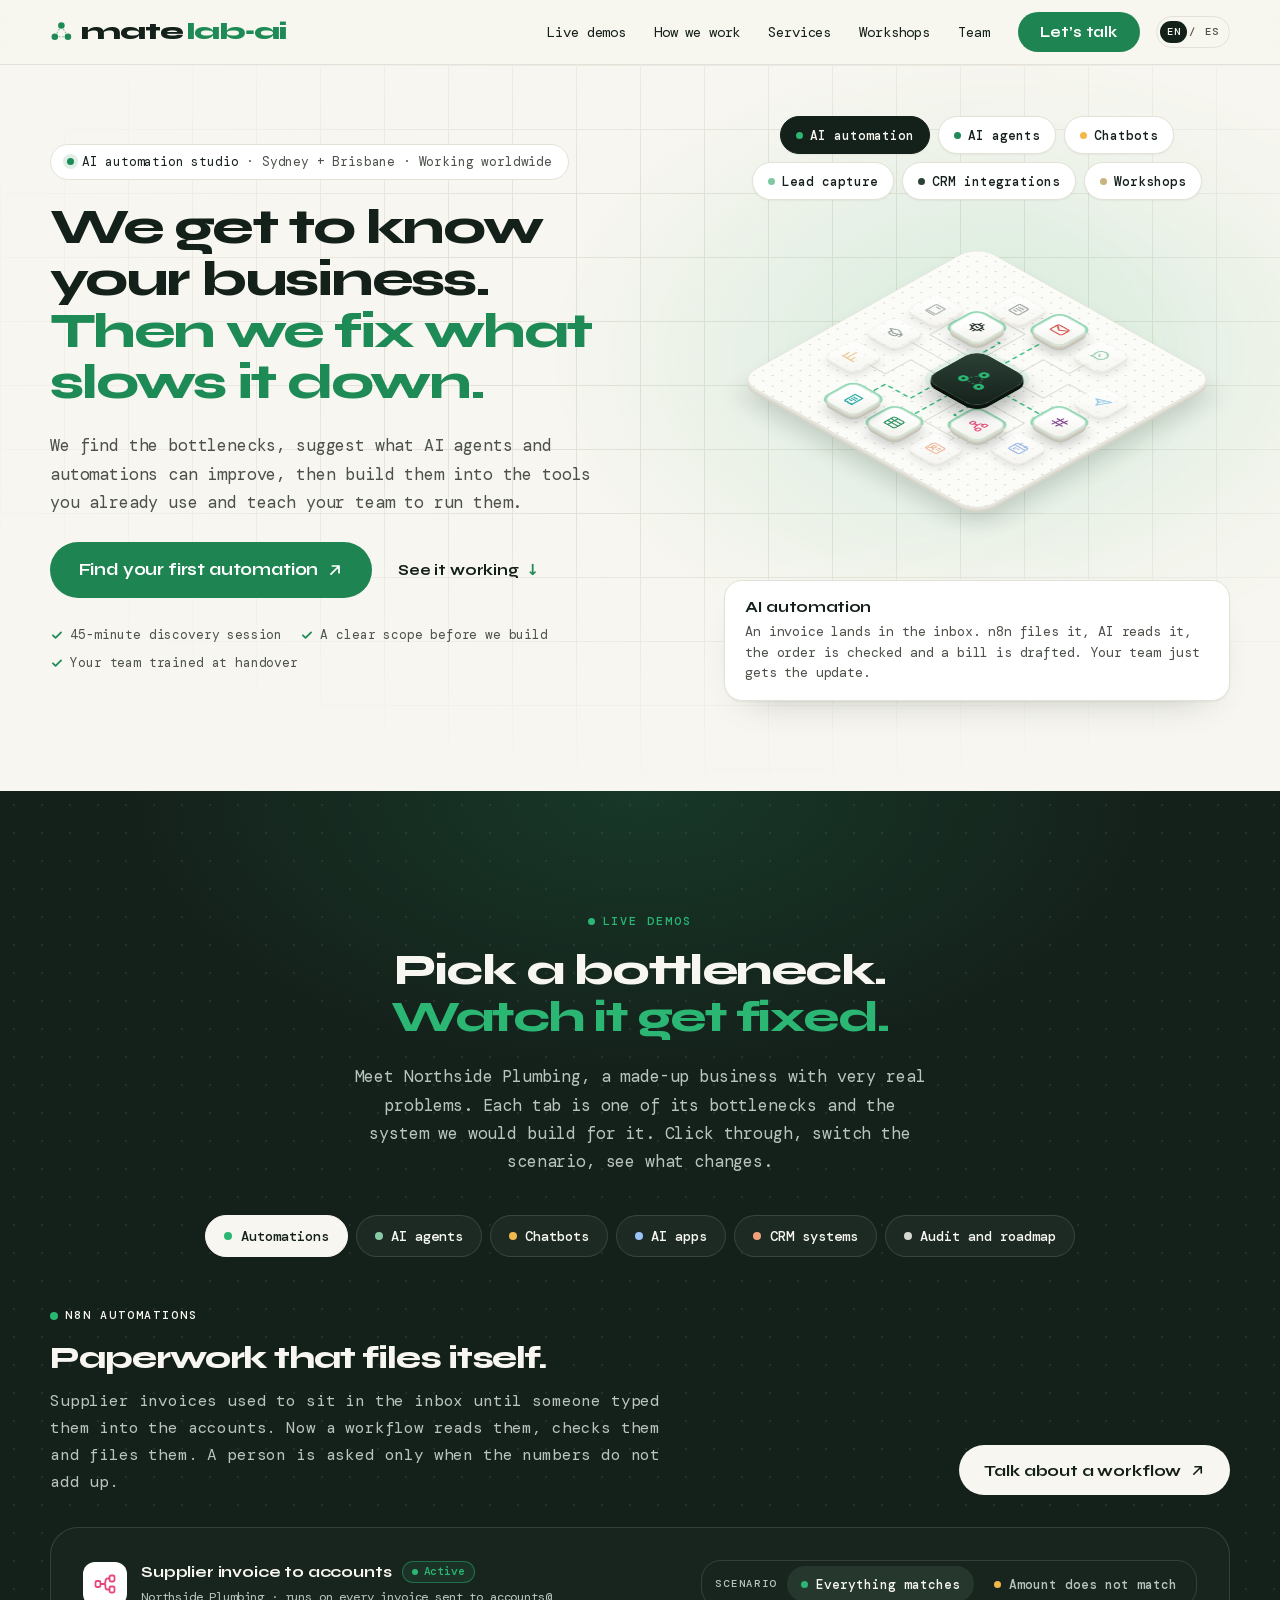
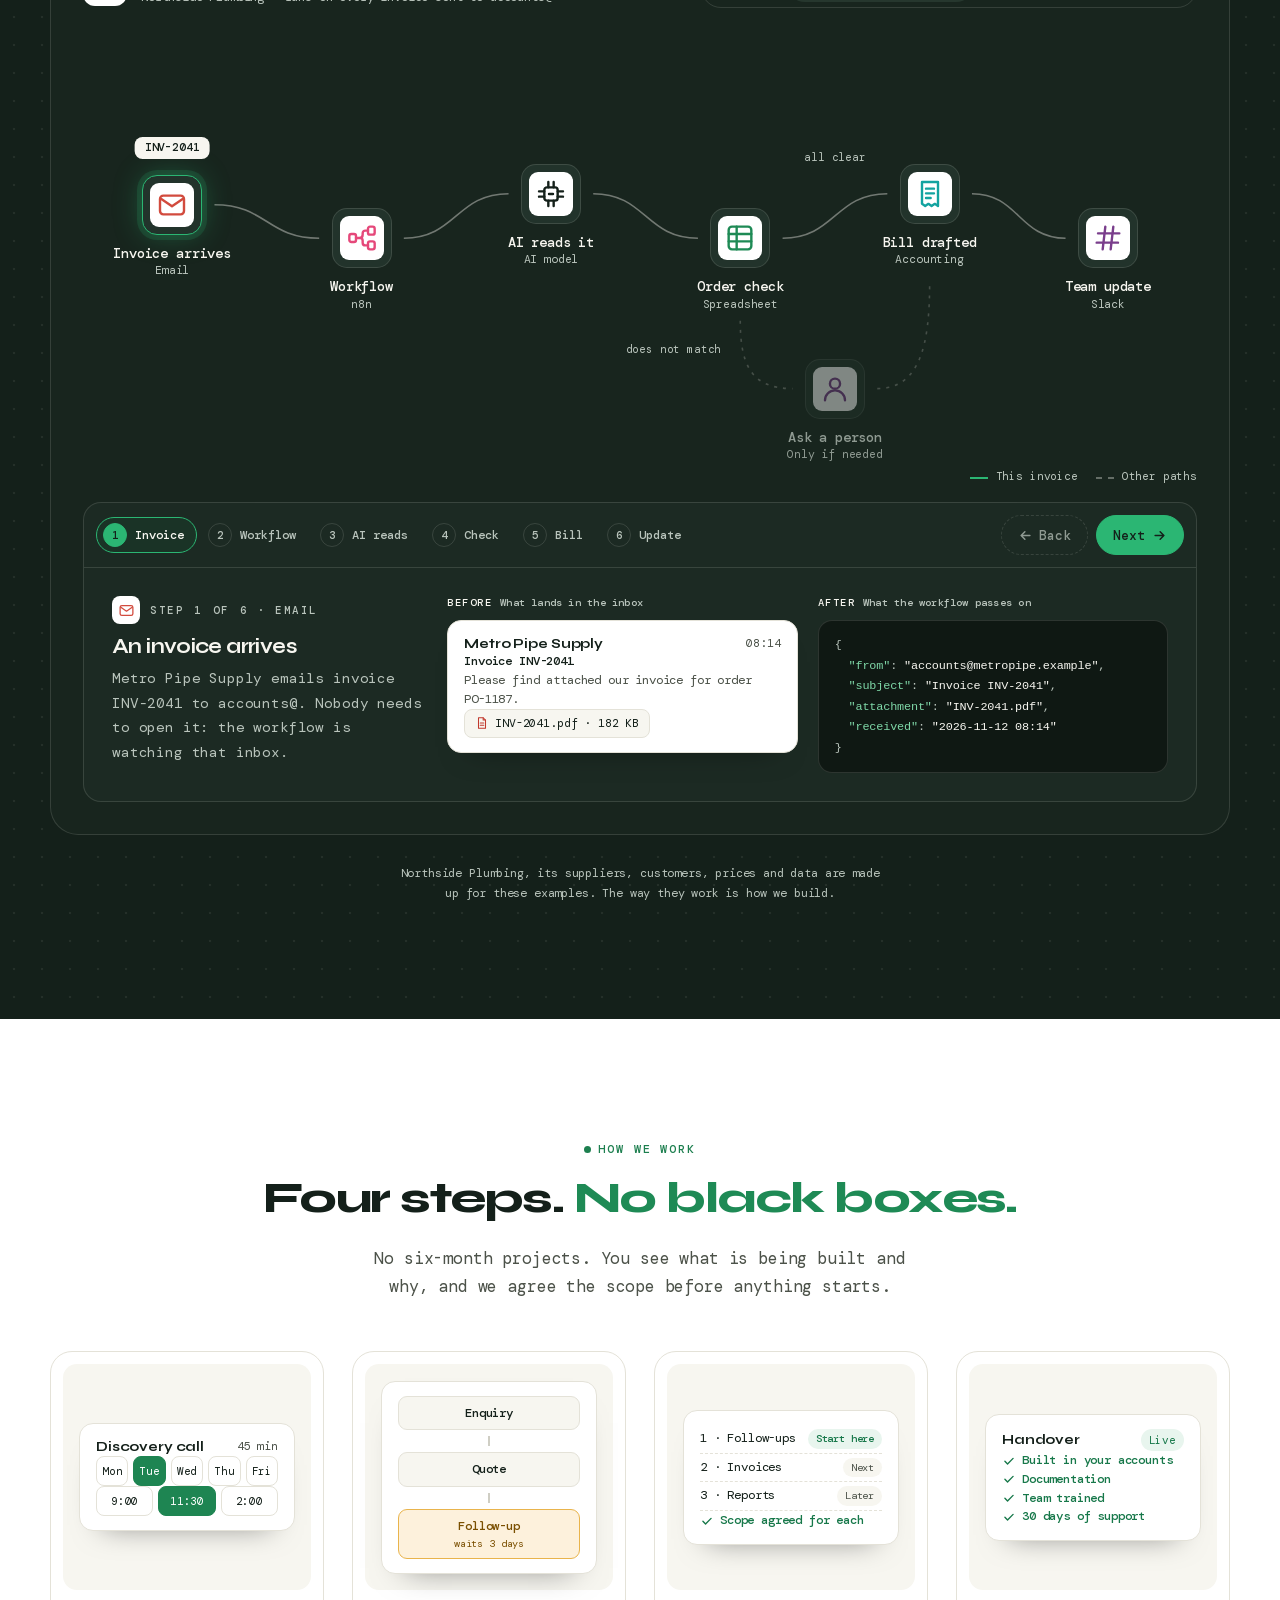
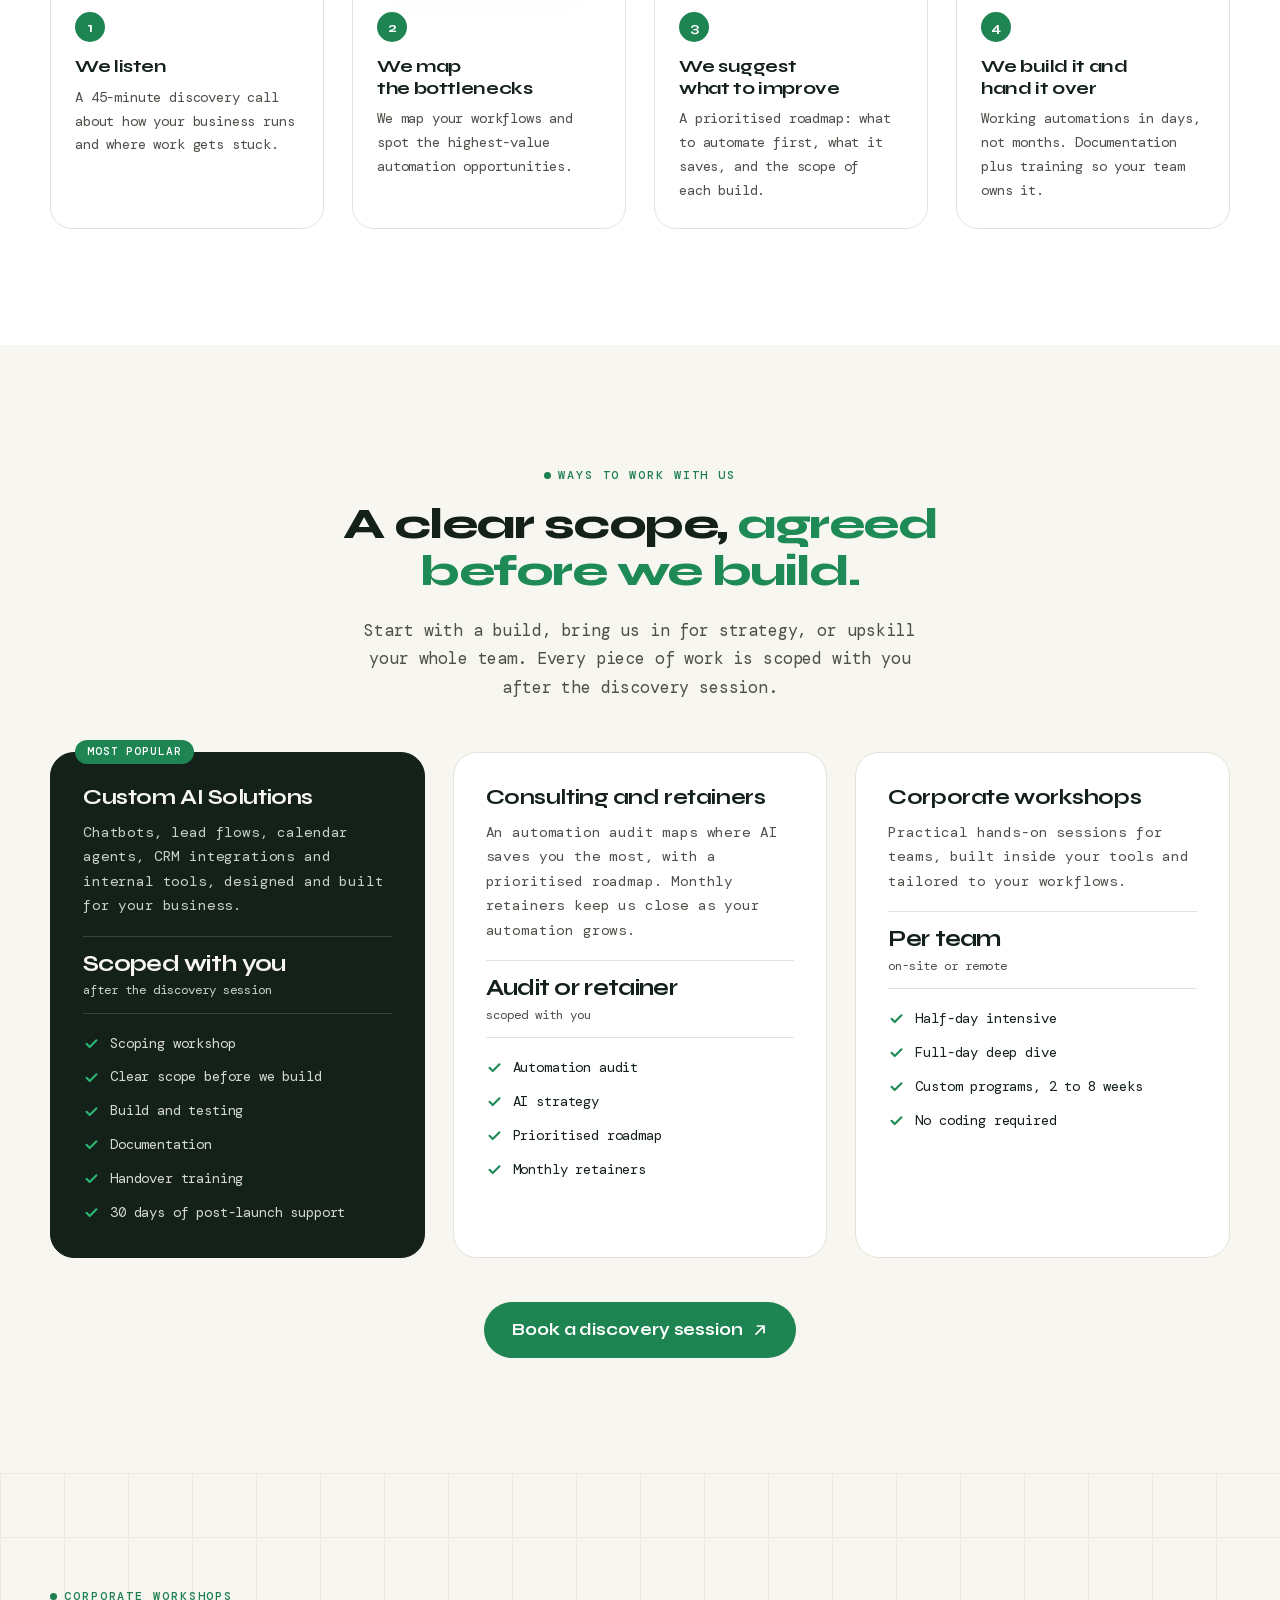
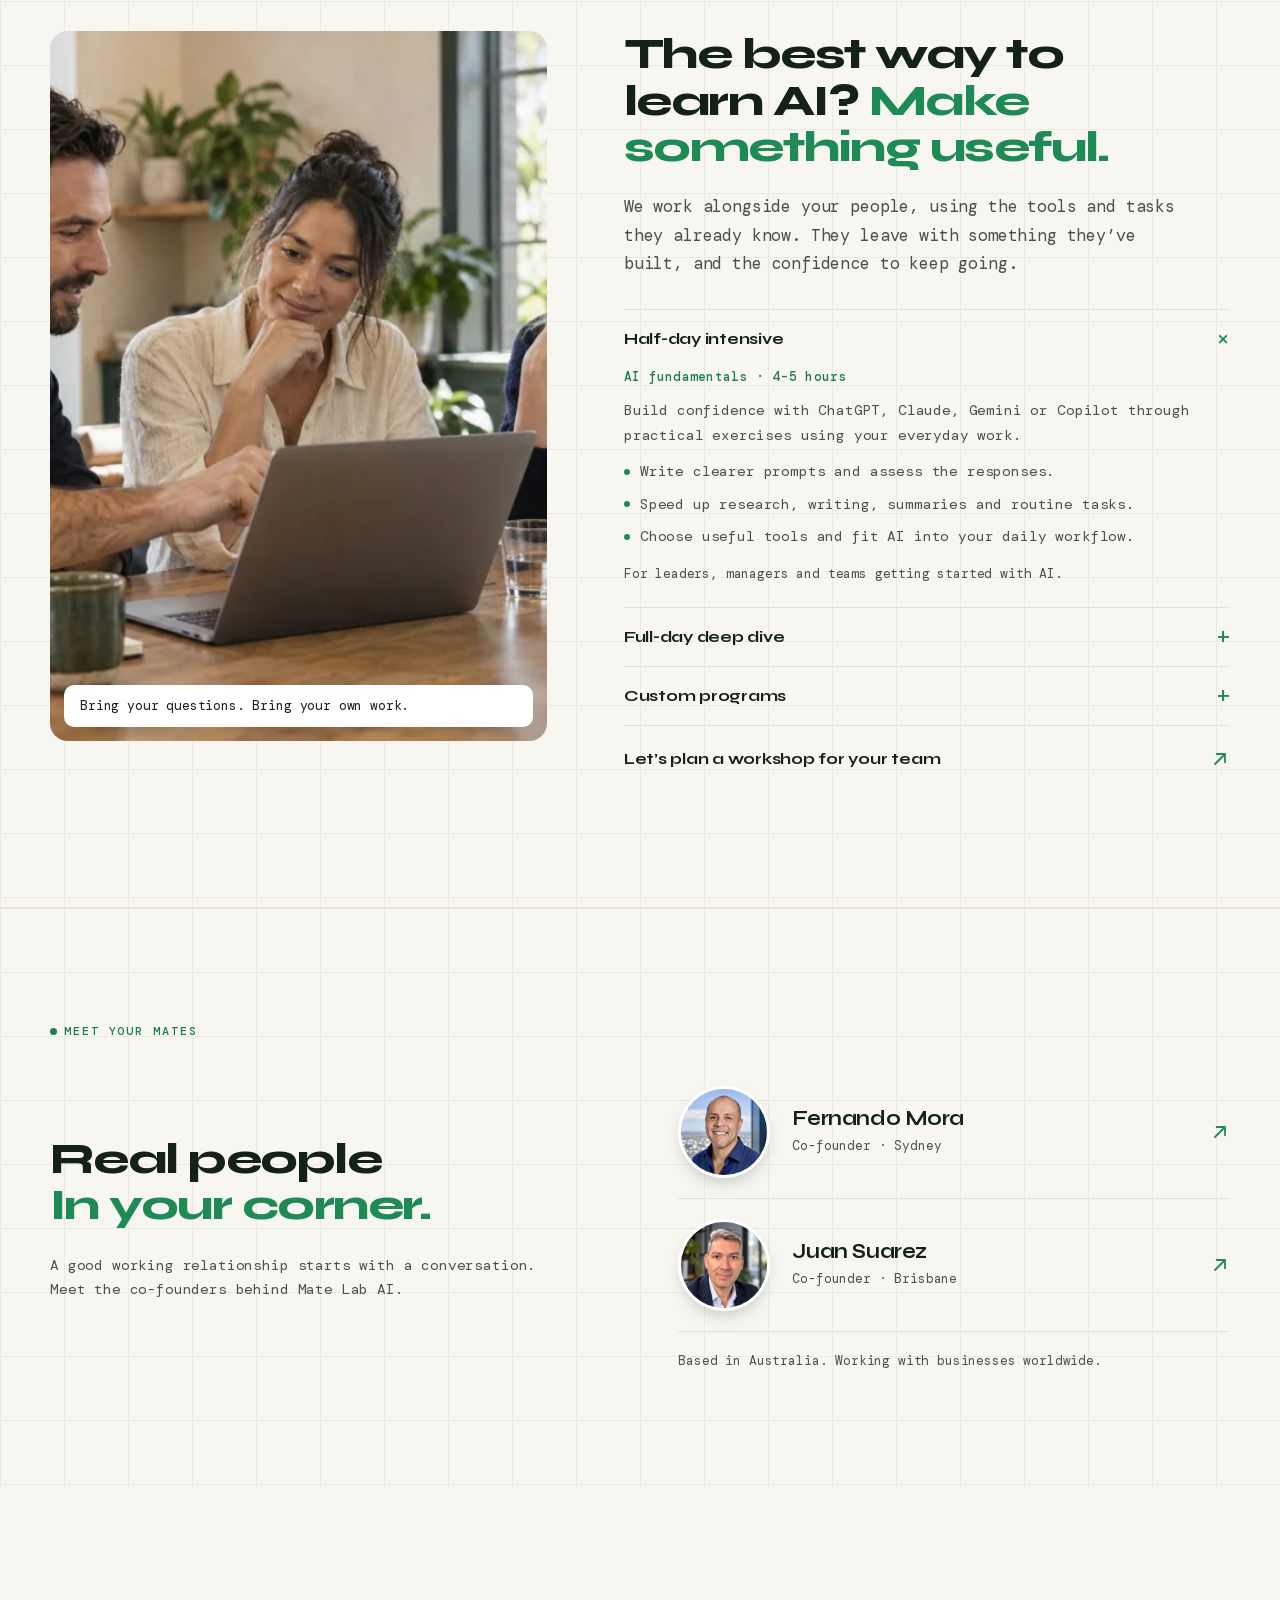
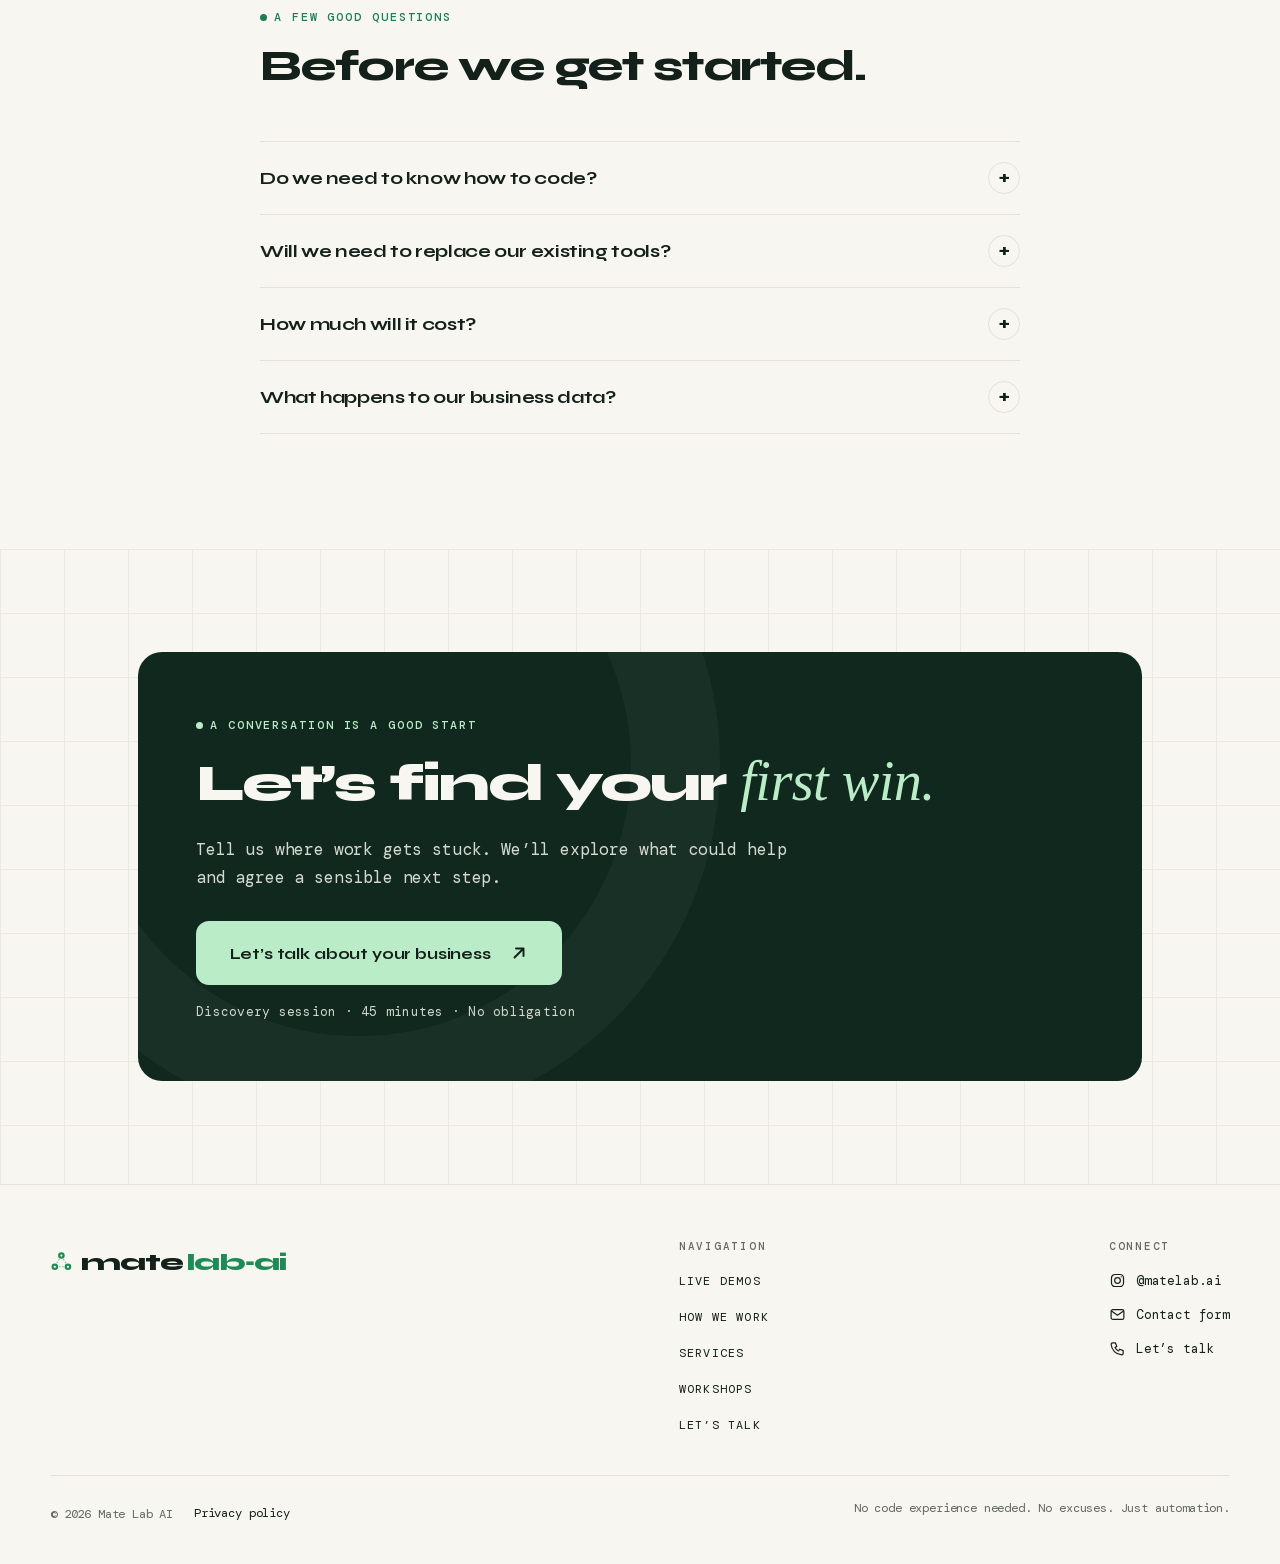
==== index.html @ 0184d31b "Keep the desktop nav on one line from 900 to 1199 px Co-Authored-By: Claude Opus 5.5 <noreply@anthro" ====
<!doctype html>
<html lang="en-AU" data-estilo="claro">
<head>
<meta charset="utf-8">
<meta name="viewport" content="width=device-width, initial-scale=1">
<title>AI Automation Consulting Sydney &amp; Brisbane · Mate Lab AI</title>
<meta name="description" content="We learn how your business runs, find the bottlenecks and fix them with AI agents, chatbots and n8n automations. Try the live demos, then book a discovery call.">
<link rel="canonical" href="https://matelabai.com.au/">
<meta name="robots" content="noindex, nofollow">
<meta name="theme-color" content="#1E8A55">
<link rel="icon" href="./favicon.ico" sizes="32x32">
<link rel="icon" href="./icono.svg" type="image/svg+xml">
<link rel="apple-touch-icon" href="./apple-touch-icon.png">
<link rel="manifest" href="./manifest.webmanifest">
<meta property="og:type" content="website">
<meta property="og:site_name" content="Mate Lab AI">
<meta property="og:title" content="AI Automation Consulting Sydney &amp; Brisbane · Mate Lab AI">
<meta property="og:description" content="We learn how your business runs, find the bottlenecks and fix them with AI agents, chatbots and n8n automations. Try the live demos, then book a discovery call.">
<meta property="og:url" content="https://matelabai.com.au/">
<meta property="og:locale" content="en_AU">
<meta property="og:image" content="https://matelabai.com.au/img/social-social.df6d7ce9.jpg">
<meta property="og:image:width" content="1200">
<meta property="og:image:height" content="630">
<meta property="og:image:alt" content="AI Automation Consulting Sydney &amp; Brisbane · Mate Lab AI">
<meta name="twitter:card" content="summary_large_image">
<meta name="twitter:title" content="AI Automation Consulting Sydney &amp; Brisbane · Mate Lab AI">
<meta name="twitter:description" content="We learn how your business runs, find the bottlenecks and fix them with AI agents, chatbots and n8n automations. Try the live demos, then book a discovery call.">
<meta name="twitter:image" content="https://matelabai.com.au/img/social-social.df6d7ce9.jpg">
<link rel="preload" href="./fuentes/dm-mono-latin.3062236e.woff2" as="font" type="font/woff2" crossorigin>
<link rel="preload" href="./fuentes/dm-mono-latin.fd7521f3.woff2" as="font" type="font/woff2" crossorigin>
<style>@font-face{font-family:'DM Mono';font-style:normal;font-weight:300;font-display:swap;src:url(./fuentes/dm-mono-latin-ext.2dd0183d.woff2) format('woff2');unicode-range:U+0100-02BA, U+02BD-02C5, U+02C7-02CC, U+02CE-02D7, U+02DD-02FF, U+0304, U+0308, U+0329, U+1D00-1DBF, U+1E00-1E9F, U+1EF2-1EFF, U+2020, U+20A0-20AB, U+20AD-20C4, U+2113, U+2C60-2C7F, U+A720-A7FF}
@font-face{font-family:'DM Mono';font-style:normal;font-weight:300;font-display:swap;src:url(./fuentes/dm-mono-latin.3062236e.woff2) format('woff2');unicode-range:U+0000-00FF, U+0131, U+0152-0153, U+02BB-02BC, U+02C6, U+02DA, U+02DC, U+0304, U+0308, U+0329, U+2000-206F, U+20AC, U+2122, U+2191, U+2193, U+2212, U+2215, U+FEFF, U+FFFD}
@font-face{font-family:'DM Mono';font-style:normal;font-weight:400;font-display:swap;src:url(./fuentes/dm-mono-latin-ext.7f8712cb.woff2) format('woff2');unicode-range:U+0100-02BA, U+02BD-02C5, U+02C7-02CC, U+02CE-02D7, U+02DD-02FF, U+0304, U+0308, U+0329, U+1D00-1DBF, U+1E00-1E9F, U+1EF2-1EFF, U+2020, U+20A0-20AB, U+20AD-20C4, U+2113, U+2C60-2C7F, U+A720-A7FF}
@font-face{font-family:'DM Mono';font-style:normal;font-weight:400;font-display:swap;src:url(./fuentes/dm-mono-latin.fd7521f3.woff2) format('woff2');unicode-range:U+0000-00FF, U+0131, U+0152-0153, U+02BB-02BC, U+02C6, U+02DA, U+02DC, U+0304, U+0308, U+0329, U+2000-206F, U+20AC, U+2122, U+2191, U+2193, U+2212, U+2215, U+FEFF, U+FFFD}
@font-face{font-family:'DM Mono';font-style:normal;font-weight:500;font-display:swap;src:url(./fuentes/dm-mono-latin-ext.e284f2a1.woff2) format('woff2');unicode-range:U+0100-02BA, U+02BD-02C5, U+02C7-02CC, U+02CE-02D7, U+02DD-02FF, U+0304, U+0308, U+0329, U+1D00-1DBF, U+1E00-1E9F, U+1EF2-1EFF, U+2020, U+20A0-20AB, U+20AD-20C4, U+2113, U+2C60-2C7F, U+A720-A7FF}
@font-face{font-family:'DM Mono';font-style:normal;font-weight:500;font-display:swap;src:url(./fuentes/dm-mono-latin.0e263db5.woff2) format('woff2');unicode-range:U+0000-00FF, U+0131, U+0152-0153, U+02BB-02BC, U+02C6, U+02DA, U+02DC, U+0304, U+0308, U+0329, U+2000-206F, U+20AC, U+2122, U+2191, U+2193, U+2212, U+2215, U+FEFF, U+FFFD}
@font-face{font-family:'Syne';font-style:normal;font-weight:700 800;font-display:swap;src:url(./fuentes/syne-latin-ext.79bc8392.woff2) format('woff2');unicode-range:U+0100-02BA, U+02BD-02C5, U+02C7-02CC, U+02CE-02D7, U+02DD-02FF, U+0304, U+0308, U+0329, U+1D00-1DBF, U+1E00-1E9F, U+1EF2-1EFF, U+2020, U+20A0-20AB, U+20AD-20C4, U+2113, U+2C60-2C7F, U+A720-A7FF}
@font-face{font-family:'Syne';font-style:normal;font-weight:700 800;font-display:swap;src:url(./fuentes/syne-latin.cfff4120.woff2) format('woff2');unicode-range:U+0000-00FF, U+0131, U+0152-0153, U+02BB-02BC, U+02C6, U+02DA, U+02DC, U+0304, U+0308, U+0329, U+2000-206F, U+20AC, U+2122, U+2191, U+2193, U+2212, U+2215, U+FEFF, U+FFFD}</style>
<link rel="stylesheet" href="./css/sitio.4ef40db7.css">
<style>:root{--primario:#1E8A55;--secundario:#2BB673;--tinta:#14201A;--fondo:#F7F6F0;--sobre-primario:#FFFFFF;--primario-boton:#1E8552;--sobre-secundario:#14201A;--secundario-boton:#2BB673;--escenario-a:#4BA177;--escenario-b:#2BB673;--sobre-escenario:#14201A;--primario-texto:#1D7F4F;--secundario-texto:#227A4F;--fuente-texto:'DM Mono', system-ui, -apple-system, 'Segoe UI', Roboto, 'Helvetica Neue', Arial, sans-serif;--fuente-titulos:'Syne', system-ui, -apple-system, 'Segoe UI', Roboto, 'Helvetica Neue', Arial, sans-serif}</style>
<script>document.documentElement.classList.add('js');setTimeout(function(){if(!window.SITIO_LISTO)document.documentElement.classList.remove('js')},3000);window.SITIO={"nombre":"Mate Lab AI","whatsapp":null,"mensaje_whatsapp":"","formulario":{"destino":"whatsapp","webhook":null},"pixel":false};</script>
<script type="application/ld+json">{"@context":"https://schema.org","@graph":[{"@type":"ProfessionalService","@id":"https://matelabai.com.au/#negocio","name":"Mate Lab AI","url":"https://matelabai.com.au/","description":"We learn how your business runs, find the bottlenecks and fix them with AI agents, chatbots and n8n automations, then train your team to run them. Sydney and Brisbane.","email":"info@matelabai.com.au","image":["https://matelabai.com.au/img/social-social.df6d7ce9.jpg"],"logo":"https://matelabai.com.au/icono-512.png","sameAs":["https://instagram.com/matelab.ai"]},{"@type":"WebSite","@id":"https://matelabai.com.au/#sitio","url":"https://matelabai.com.au/","name":"Mate Lab AI","inLanguage":"en-AU","publisher":{"@id":"https://matelabai.com.au/#negocio"}}]}</script>


<link rel="alternate" hreflang="en-AU" href="https://matelabai.com.au/">
<link rel="alternate" hreflang="es-419" href="https://matelabai.com.au/es/">
<link rel="alternate" hreflang="x-default" href="https://matelabai.com.au/">
</head>
<body>
<svg class="sprite" aria-hidden="true" focusable="false">
  <symbol id="i-form" viewBox="0 0 24 24" fill="none" stroke="currentColor" stroke-width="1.8" stroke-linecap="round" stroke-linejoin="round"><rect x="4.5" y="3" width="15" height="18" rx="2.5"/><path d="M8 8h8M8 12h8M8 16h4.5"/></symbol>
  <symbol id="i-mail" viewBox="0 0 24 24" fill="none" stroke="currentColor" stroke-width="1.8" stroke-linecap="round" stroke-linejoin="round"><rect x="3" y="5" width="18" height="14" rx="2.5"/><path d="m4 7.5 8 5.5 8-5.5"/></symbol>
  <symbol id="i-chat" viewBox="0 0 24 24" fill="none" stroke="currentColor" stroke-width="1.8" stroke-linecap="round" stroke-linejoin="round"><path d="M20 11.5a8 8 0 0 1-11.7 7.1L4 20l1.4-4.1A8 8 0 1 1 20 11.5z"/><path d="M9 10.5c.4 1.6 1.9 3.1 3.5 3.5"/></symbol>
  <symbol id="i-send" viewBox="0 0 24 24" fill="none" stroke="currentColor" stroke-width="1.8" stroke-linecap="round" stroke-linejoin="round"><path d="M21 3.5 3 10.6l6.8 2.6 2.6 6.8z"/><path d="m9.8 13.2 4.7-4.7"/></symbol>
  <symbol id="i-hash" viewBox="0 0 24 24" fill="none" stroke="currentColor" stroke-width="1.8" stroke-linecap="round" stroke-linejoin="round"><path d="M10 3.5 8 20.5M16 3.5l-2 17M4.5 8.5h16M3.5 15.5h16"/></symbol>
  <symbol id="i-cal" viewBox="0 0 24 24" fill="none" stroke="currentColor" stroke-width="1.8" stroke-linecap="round" stroke-linejoin="round"><rect x="3.5" y="5" width="17" height="15.5" rx="2.5"/><path d="M3.5 10h17M8 3v4M16 3v4M8 14h2M12 14h2M8 17h2"/></symbol>
  <symbol id="i-crm" viewBox="0 0 24 24" fill="none" stroke="currentColor" stroke-width="1.8" stroke-linecap="round" stroke-linejoin="round"><rect x="3" y="4.5" width="18" height="15" rx="2.5"/><circle cx="9" cy="11" r="2.3"/><path d="M5.6 16.5a3.6 3.6 0 0 1 6.8 0M15 9.5h3M15 13h3"/></symbol>
  <symbol id="i-sheet" viewBox="0 0 24 24" fill="none" stroke="currentColor" stroke-width="1.8" stroke-linecap="round" stroke-linejoin="round"><rect x="3.5" y="3.5" width="17" height="17" rx="2.5"/><path d="M3.5 9h17M3.5 14.5h17M9.5 3.5v17"/></symbol>
  <symbol id="i-receipt" viewBox="0 0 24 24" fill="none" stroke="currentColor" stroke-width="1.8" stroke-linecap="round" stroke-linejoin="round"><path d="M6 3h12v18l-2.4-1.6L13.2 21l-2.4-1.6L8.4 21 6 19.4z"/><path d="M9 8h6M9 11.5h6M9 15h3.5"/></symbol>
  <symbol id="i-chart" viewBox="0 0 24 24" fill="none" stroke="currentColor" stroke-width="1.8" stroke-linecap="round" stroke-linejoin="round"><path d="M4 20.5V11M10 20.5V5M16 20.5v-7M3 20.5h18"/></symbol>
  <symbol id="i-cap" viewBox="0 0 24 24" fill="none" stroke="currentColor" stroke-width="1.8" stroke-linecap="round" stroke-linejoin="round"><path d="m2.5 9 9.5-4.5L21.5 9 12 13.5z"/><path d="M6.5 11v4.6c3 2.4 8 2.4 11 0V11M21.5 9v5.5"/></symbol>
  <symbol id="i-book" viewBox="0 0 24 24" fill="none" stroke="currentColor" stroke-width="1.8" stroke-linecap="round" stroke-linejoin="round"><path d="M5 4.5A1.5 1.5 0 0 1 6.5 3H19v15H6.5A1.5 1.5 0 0 0 5 19.5z"/><path d="M5 19.5A1.5 1.5 0 0 0 6.5 21H19M9 7h6"/></symbol>
  <symbol id="i-ai" viewBox="0 0 24 24" fill="none" stroke="currentColor" stroke-width="1.8" stroke-linecap="round" stroke-linejoin="round"><rect x="7" y="7" width="10" height="10" rx="2"/><path d="M10 3v4M14 3v4M10 17v4M14 17v4M3 10h4M3 14h4M17 10h4M17 14h4M10.5 12h3"/></symbol>
  <symbol id="i-flow" viewBox="0 0 24 24" fill="none" stroke="currentColor" stroke-width="1.8" stroke-linecap="round" stroke-linejoin="round"><rect x="2.5" y="9" width="5" height="6" rx="1.5"/><rect x="16.5" y="3.5" width="5" height="6" rx="1.5"/><rect x="16.5" y="14.5" width="5" height="6" rx="1.5"/><path d="M7.5 12h2.5c1.6 0 2.5-.9 2.5-2.5v-1c0-1.2.8-2 2-2h2M10 12h.5c1.2 0 2 .8 2 2v1.5c0 1.2.8 2 2 2h2"/></symbol>
  <symbol id="i-user" viewBox="0 0 24 24" fill="none" stroke="currentColor" stroke-width="1.8" stroke-linecap="round" stroke-linejoin="round"><circle cx="12" cy="8" r="3.8"/><path d="M4.5 20.5a7.5 7.5 0 0 1 15 0"/></symbol>
  <symbol id="i-check" viewBox="0 0 24 24" fill="none" stroke="currentColor" stroke-width="2.4" stroke-linecap="round" stroke-linejoin="round"><path d="m5 12.5 4.5 4.5L19 7.5"/></symbol>
  <symbol id="i-shield" viewBox="0 0 24 24" fill="none" stroke="currentColor" stroke-width="1.8" stroke-linecap="round" stroke-linejoin="round"><path d="M12 3 4.5 6v5.5c0 4.6 3.2 8.4 7.5 9.5 4.3-1.1 7.5-4.9 7.5-9.5V6z"/><path d="m9 12 2.2 2.2L15.5 10"/></symbol>
  <symbol id="i-voice" viewBox="0 0 24 24" fill="none" stroke="currentColor" stroke-width="1.8" stroke-linecap="round" stroke-linejoin="round"><path d="M5.2 18.4 3.5 21l3.3-.9A9 9 0 1 0 5.2 18.4z"/><path d="M8.5 12h.01M12 12h.01M15.5 12h.01"/></symbol>
  <symbol id="i-pencil" viewBox="0 0 24 24" fill="none" stroke="currentColor" stroke-width="1.8" stroke-linecap="round" stroke-linejoin="round"><path d="M4 20h4.2L19.5 8.7a2.1 2.1 0 0 0-3-3L5.2 17z"/><path d="m14.5 7.5 3 3"/></symbol>
  <symbol id="i-handoff" viewBox="0 0 24 24" fill="none" stroke="currentColor" stroke-width="1.8" stroke-linecap="round" stroke-linejoin="round"><circle cx="9" cy="8" r="3.5"/><path d="M3 20.5a6 6 0 0 1 12 0M16 11h5.5M19 8.5l2.5 2.5-2.5 2.5"/></symbol>
  <symbol id="i-arrow" viewBox="0 0 24 24" fill="none" stroke="currentColor" stroke-width="2" stroke-linecap="round" stroke-linejoin="round"><path d="M5 12h14M13 6l6 6-6 6"/></symbol>
  <symbol id="i-back" viewBox="0 0 24 24" fill="none" stroke="currentColor" stroke-width="2" stroke-linecap="round" stroke-linejoin="round"><path d="M19 12H5M11 6l-6 6 6 6"/></symbol>
  <symbol id="i-refresh" viewBox="0 0 24 24" fill="none" stroke="currentColor" stroke-width="2" stroke-linecap="round" stroke-linejoin="round"><path d="M20 12a8 8 0 1 1-2.6-5.9M20 4v5h-5"/></symbol>
  <symbol id="i-doc" viewBox="0 0 24 24" fill="none" stroke="currentColor" stroke-width="1.8" stroke-linecap="round" stroke-linejoin="round"><path d="M6 3h8l4 4v14H6z"/><path d="M14 3v4h4M9 12h6M9 16h6"/></symbol>
</svg>
<a class="saltar" href="#contenido">Skip to content</a>
<header class="barra">
  <div class="contenedor barra-dentro">
    <a class="marca" href="./" aria-label="Mate Lab AI, home">
  <svg class="marca-arbol" viewBox="0 0 52 52" fill="none" aria-hidden="true" focusable="false">
    <g class="arbol-lineas"><line x1="21.46" y1="20.92" x2="15.54" y2="31.08"/><line x1="30.54" y1="20.92" x2="36.46" y2="31.08"/><line x1="20" y1="38.85" x2="32" y2="38.85"/></g>
    <g class="arbol-nodos"><circle cx="26" cy="13.15" r="7.5"/><circle cx="11" cy="38.85" r="7.5"/><circle cx="41" cy="38.85" r="7.5"/></g>
    <g class="arbol-huecos"><circle cx="26" cy="13.15" r="2.625"/><circle cx="11" cy="38.85" r="2.625"/><circle cx="41" cy="38.85" r="2.625"/></g>
  </svg>
  <span class="marca-palabra" aria-hidden="true"><span class="mate">mate</span><span class="lab">lab‑ai</span></span>
</a>

    <nav class="menu" id="menu" aria-label="Main">
      <a href="./#demos">Live demos</a>
      <a href="./#how">How we work</a>
      <a href="./#services">Services</a>
      <a href="./#workshops">Workshops</a>
      <a href="./#team">Team</a>
      <a class="boton boton-principal" href="https://matelabai.com.au/contact">Let’s talk</a>
    </nav>
    <a class="idioma" href="./es/" hreflang="es-419" lang="es" aria-label="Cambiar a español"><span class="actual">EN</span><span aria-hidden="true">/</span><span>ES</span></a>
    <button class="menu-boton" type="button" data-menu-boton aria-expanded="false" aria-controls="menu" aria-label="Open menu"><span></span><span></span></button>
  </div>
</header>

<main id="contenido">

  <section class="portada">
    <div class="contenedor portada-dentro">
      <div class="portada-texto">
        <p class="insignia" data-aparece><i></i>AI automation studio<span> · Sydney + Brisbane · Working worldwide</span></p>
        <h1 data-palabras><span class="renglon">We get to know your business.</span> <span class="renglon verde">Then we fix what slows it down.</span></h1>
        <p class="bajada" data-aparece style="--retraso:120ms">We find the bottlenecks, suggest what AI agents and automations can improve, then build them into the tools you already use and teach your team to run them.</p>
        <div class="botones" data-aparece style="--retraso:200ms">
          <a class="boton boton-principal boton-grande con-flecha" href="https://matelabai.com.au/contact">Find your first automation</a>
          <a class="enlace-flecha" href="#demos">See it working</a>
        </div>
        <ul class="promesas" data-aparece style="--retraso:260ms">
          <li>45-minute discovery session</li>
          <li>A clear scope before we build</li>
          <li>Your team trained at handover</li>
        </ul>
      </div>

      <div class="tablero" data-tablero data-aparece style="--retraso:160ms">
        <div class="tablero-chips" role="group" aria-label="Show how we connect your tools">
          <button class="chip" type="button" style="--c:#2BB673" aria-pressed="false" data-ruta="mail flow ai sheet receipt hash" data-titulo="AI automation" data-texto="An invoice lands in the inbox. n8n files it, AI reads it, the order is checked and a bill is drafted. Your team just gets the update.">AI automation</button>
          <button class="chip" type="button" style="--c:#1E8A55" aria-pressed="false" data-ruta="form ai book cal crm mail" data-titulo="AI agents" data-texto="A website enquiry comes in. The agent reads your service guide, checks the calendar, books the visit, updates the CRM and replies.">AI agents</button>
          <button class="chip" type="button" style="--c:#F2B84B" aria-pressed="false" data-ruta="chat ai book cal crm" data-titulo="Chatbots" data-texto="A customer asks a question on WhatsApp at 9 pm. The chatbot answers from your own information and books the next step.">Chatbots</button>
          <button class="chip" type="button" style="--c:#7FC9A0" aria-pressed="false" data-ruta="form flow crm mail hash" data-titulo="Lead capture" data-texto="Every form is saved to the CRM and followed up by email, and the team hears about it in Slack. Nothing waits in an inbox.">Lead capture</button>
          <button class="chip" type="button" style="--c:#2C4237" aria-pressed="false" data-ruta="crm flow sheet chart mail" data-titulo="CRM integrations" data-texto="Your CRM, spreadsheets and reports stay in step on their own, so nobody copies details from one tool to another.">CRM integrations</button>
          <button class="chip" type="button" style="--c:#C9B37E" aria-pressed="false" data-ruta="cap ai book chart" data-titulo="Workshops" data-texto="Your team learns AI on its own work and leaves with assistants built on its own knowledge.">Workshops</button>
        </div>

        <div class="escena" aria-hidden="true">
          <div class="placa">
            <svg class="trazos" viewBox="0 0 520 520" focusable="false">
              <path data-trazo="form" d="M170 110 V120 H225 V205"/>
              <path data-trazo="mail" d="M260 110 V205"/>
              <path data-trazo="chat" d="M350 110 V150 H295 V205"/>
              <path data-trazo="send" d="M410 170 H370 V225 H315"/>
              <path data-trazo="hash" d="M410 260 H315"/>
              <path data-trazo="cal" d="M410 350 H398 V295 H315"/>
              <path data-trazo="crm" d="M350 410 V400 H285 V315"/>
              <path data-trazo="sheet" d="M260 410 V315"/>
              <path data-trazo="receipt" d="M170 410 V370 H225 V315"/>
              <path data-trazo="chart" d="M110 350 H150 V295 H205"/>
              <path data-trazo="cap" d="M110 260 H205"/>
              <path data-trazo="book" d="M110 170 H122 V225 H205"/>
              <path data-trazo="ai" d="M195 165 H215 V205"/>
              <path data-trazo="flow" d="M325 355 H305 V315"/>
            </svg>
            <span class="tecla" data-tecla="form" style="--x:32.7;--y:15.4;--c:#3E4A43"><svg><use href="#i-form"/></svg></span>
            <span class="tecla" data-tecla="mail" style="--x:50;--y:15.4;--c:#D24B3E"><svg><use href="#i-mail"/></svg></span>
            <span class="tecla" data-tecla="chat" style="--x:67.3;--y:15.4;--c:#25A35A"><svg><use href="#i-chat"/></svg></span>
            <span class="tecla" data-tecla="send" style="--x:84.6;--y:32.7;--c:#2A9BD6"><svg><use href="#i-send"/></svg></span>
            <span class="tecla" data-tecla="hash" style="--x:84.6;--y:50;--c:#7A3E8C"><svg><use href="#i-hash"/></svg></span>
            <span class="tecla" data-tecla="cal" style="--x:84.6;--y:67.3;--c:#3B78D8"><svg><use href="#i-cal"/></svg></span>
            <span class="tecla" data-tecla="crm" style="--x:67.3;--y:84.6;--c:#E06F33"><svg><use href="#i-crm"/></svg></span>
            <span class="tecla" data-tecla="sheet" style="--x:50;--y:84.6;--c:#1E8A55"><svg><use href="#i-sheet"/></svg></span>
            <span class="tecla" data-tecla="receipt" style="--x:32.7;--y:84.6;--c:#13A3A0"><svg><use href="#i-receipt"/></svg></span>
            <span class="tecla" data-tecla="chart" style="--x:15.4;--y:67.3;--c:#D9962B"><svg><use href="#i-chart"/></svg></span>
            <span class="tecla" data-tecla="cap" style="--x:15.4;--y:50;--c:#2C4237"><svg><use href="#i-cap"/></svg></span>
            <span class="tecla" data-tecla="book" style="--x:15.4;--y:32.7;--c:#5B6B62"><svg><use href="#i-book"/></svg></span>
            <span class="tecla" data-tecla="ai" style="--x:31.7;--y:31.7;--c:#14201A"><svg><use href="#i-ai"/></svg></span>
            <span class="tecla" data-tecla="flow" style="--x:68.3;--y:68.3;--c:#E5487A"><svg><use href="#i-flow"/></svg></span>
            <span class="tecla tecla-centro">
              <svg class="marca-arbol" viewBox="0 0 52 52" fill="none" focusable="false">
                <g class="arbol-lineas"><line x1="21.46" y1="20.92" x2="15.54" y2="31.08"/><line x1="30.54" y1="20.92" x2="36.46" y2="31.08"/><line x1="20" y1="38.85" x2="32" y2="38.85"/></g>
                <g class="arbol-nodos"><circle cx="26" cy="13.15" r="7.5"/><circle cx="11" cy="38.85" r="7.5"/><circle cx="41" cy="38.85" r="7.5"/></g>
                <g class="arbol-huecos"><circle cx="26" cy="13.15" r="2.625"/><circle cx="11" cy="38.85" r="2.625"/><circle cx="41" cy="38.85" r="2.625"/></g>
              </svg>
            </span>
          </div>
        </div>

        <div class="tablero-nota" data-tablero-nota aria-live="off">
          <p class="tablero-titulo" data-tablero-titulo>Each key is a tool you already use.</p>
          <p class="tablero-texto" data-tablero-texto>Tap a service to see how we would wire your tools together.</p>
        </div>
      </div>
    </div>
  </section>

  <section class="seccion oscuro" id="demos">
    <div class="contenedor">
      <div class="encabezado-seccion centrado">
        <p class="rotulo" data-aparece>Live demos</p>
        <h2 data-palabras>Pick a bottleneck. <span class="vivo">Watch it get fixed.</span></h2>
        <p class="bajada" data-aparece>Meet Northside Plumbing, a made-up business with very real problems. Each tab is one of its bottlenecks and the system we would build for it. Click through, switch the scenario, see what changes.</p>
      </div>

      <div class="pestanas" role="tablist" aria-label="Live demos" data-pestanas>
        <button class="pestana" role="tab" type="button" id="tab-auto" aria-controls="demo-auto" aria-selected="true" style="--c:#2BB673">Automations</button>
        <button class="pestana" role="tab" type="button" id="tab-agente" aria-controls="demo-agente" aria-selected="false" style="--c:#86CBA6">AI agents</button>
        <button class="pestana" role="tab" type="button" id="tab-charla" aria-controls="demo-charla" aria-selected="false" style="--c:#F2B84B">Chatbots</button>
        <button class="pestana" role="tab" type="button" id="tab-apps" aria-controls="demo-apps" aria-selected="false" style="--c:#9CC3F5">AI apps</button>
        <button class="pestana" role="tab" type="button" id="tab-crm" aria-controls="demo-crm" aria-selected="false" style="--c:#F2A07B">CRM systems</button>
        <button class="pestana" role="tab" type="button" id="tab-audit" aria-controls="demo-audit" aria-selected="false" style="--c:#D5D8CF">Audit and roadmap</button>
      </div>

      <div class="panel" role="tabpanel" id="demo-auto" aria-labelledby="tab-auto" tabindex="0">
        <div class="panel-cabeza">
          <div>
            <p class="etiqueta-demo" style="--c:#2BB673">n8n automations</p>
            <h3>Paperwork that files itself.</h3>
            <p>Supplier invoices used to sit in the inbox until someone typed them into the accounts. Now a workflow reads them, checks them and files them. A person is asked only when the numbers do not add up.</p>
          </div>
          <a class="boton boton-claro con-flecha" href="https://matelabai.com.au/contact">Talk about a workflow</a>
        </div>

        <div class="marco flujo" data-flujo>
          <div class="flujo-cabeza">
            <div class="flujo-nombre">
              <span class="flujo-icono"><svg><use href="#i-flow"/></svg></span>
              <div>
                <p class="flujo-titulo">Supplier invoice to accounts <span class="estado-activo">Active</span></p>
                <p class="flujo-sub">Northside Plumbing · runs on every invoice sent to accounts@</p>
              </div>
            </div>
            <div class="escenarios" role="group" aria-label="Scenario">
              <span class="escenarios-rotulo" aria-hidden="true">Scenario</span>
              <button type="button" class="escenario-boton" aria-pressed="true" data-escenario-boton="bien">Everything matches</button>
              <button type="button" class="escenario-boton escenario-revisar" aria-pressed="false" data-escenario-boton="revisar">Amount does not match</button>
            </div>
          </div>

          <div class="flujo-lienzo" aria-hidden="true">
            <svg class="flujo-lineas" viewBox="0 0 1000 360" preserveAspectRatio="none" focusable="false">
              <path data-tramo="email-n8n" d="M118 130 C165 130 165 160 212 160"/>
              <path data-tramo="n8n-ia" d="M288 160 C335 160 335 120 382 120"/>
              <path data-tramo="ia-hoja" d="M458 120 C505 120 505 160 552 160"/>
              <path data-tramo="hoja-cuentas" d="M628 160 C675 160 675 120 722 120"/>
              <path data-tramo="cuentas-slack" d="M798 120 C840 120 840 160 882 160"/>
              <path data-tramo="hoja-persona" d="M590 234 C590 274 600 295 637 295"/>
              <path data-tramo="persona-cuentas" d="M713 295 C752 295 760 254 760 200"/>
            </svg>
            <span class="rama-texto rama-bien" style="--x:67.5;--y:24">all clear</span>
            <span class="rama-texto rama-revisar" style="--x:53;--y:72">does not match</span>
            <div class="nodo" data-nodo="email" style="--x:8;--y:36.1"><span class="nodo-ficha">INV-2041</span><span class="nodo-icono" style="--c:#D24B3E"><svg><use href="#i-mail"/></svg></span><b>Invoice arrives</b><small>Email</small></div>
            <div class="nodo" data-nodo="n8n" style="--x:25;--y:44.4"><span class="nodo-ficha">INV-2041</span><span class="nodo-icono" style="--c:#E5487A"><svg><use href="#i-flow"/></svg></span><b>Workflow</b><small>n8n</small></div>
            <div class="nodo" data-nodo="ia" style="--x:42;--y:33.3"><span class="nodo-ficha">INV-2041</span><span class="nodo-icono" style="--c:#14201A"><svg><use href="#i-ai"/></svg></span><b>AI reads it</b><small>AI model</small></div>
            <div class="nodo" data-nodo="hoja" style="--x:59;--y:44.4"><span class="nodo-ficha">INV-2041</span><span class="nodo-icono" style="--c:#1E8A55"><svg><use href="#i-sheet"/></svg></span><b>Order check</b><small>Spreadsheet</small></div>
            <div class="nodo nodo-rama" data-nodo="persona" style="--x:67.5;--y:81.9"><span class="nodo-ficha">INV-2041</span><span class="nodo-icono" style="--c:#7A3E8C"><svg><use href="#i-user"/></svg></span><b>Ask a person</b><small>Only if needed</small></div>
            <div class="nodo" data-nodo="cuentas" style="--x:76;--y:33.3"><span class="nodo-ficha">INV-2041</span><span class="nodo-icono" style="--c:#13A3A0"><svg><use href="#i-receipt"/></svg></span><b>Bill drafted</b><small>Accounting</small></div>
            <div class="nodo" data-nodo="slack" style="--x:92;--y:44.4"><span class="nodo-ficha">INV-2041</span><span class="nodo-icono" style="--c:#7A3E8C"><svg><use href="#i-hash"/></svg></span><b>Team update</b><small>Slack</small></div>
          </div>
          <p class="flujo-leyenda" aria-hidden="true"><span class="ley-ruta">This invoice</span><span class="ley-otra">Other paths</span></p>

          <div class="flujo-control">
            <ol class="pasos-barra" data-pasos-barra aria-label="Steps"></ol>
            <div class="pasos-botones">
              <button type="button" class="boton-mini con-atras" data-atras>Back</button>
              <button type="button" class="boton-mini boton-mini-lleno con-siguiente" data-siguiente>Next</button>
            </div>
          </div>

          <ol class="pasos-detalle" aria-live="off" data-vivo>
            <li class="paso" data-nodo="email" data-corto="Invoice" data-escenario="bien revisar">
              <div class="paso-texto">
                <p class="paso-num"><span class="paso-icono" style="--c:#D24B3E"><svg><use href="#i-mail"/></svg></span>Step <span data-n>1</span> of <span data-total>6</span> · Email</p>
                <h4>An invoice arrives</h4>
                <p>Metro Pipe Supply emails invoice INV-2041 to accounts@. Nobody needs to open it: the workflow is watching that inbox.</p>
              </div>
              <div class="paso-antes">
                <p class="paso-rotulo">Before <span>What lands in the inbox</span></p>
                <div class="mini">
                  <p class="mini-linea"><b>Metro Pipe Supply</b><span>08:14</span></p>
                  <p class="mini-asunto">Invoice INV-2041</p>
                  <p class="mini-suave">Please find attached our invoice for order PO-1187.</p>
                  <p class="mini-adjunto"><svg><use href="#i-doc"/></svg>INV-2041.pdf · 182 KB</p>
                </div>
              </div>
              <div class="paso-despues">
                <p class="paso-rotulo">After <span>What the workflow passes on</span></p>
<pre class="json"><code>{
  <span class="k">"from"</span>: <span class="s">"accounts@metropipe.example"</span>,
  <span class="k">"subject"</span>: <span class="s">"Invoice INV-2041"</span>,
  <span class="k">"attachment"</span>: <span class="s">"INV-2041.pdf"</span>,
  <span class="k">"received"</span>: <span class="s">"2026-11-12 08:14"</span>
}</code></pre>
              </div>
            </li>
            <li class="paso" data-nodo="n8n" data-corto="Workflow" data-escenario="bien revisar">
              <div class="paso-texto">
                <p class="paso-num"><span class="paso-icono" style="--c:#E5487A"><svg><use href="#i-flow"/></svg></span>Step <span data-n>2</span> of <span data-total>6</span> · n8n</p>
                <h4>The workflow picks it up</h4>
                <p>n8n saves the PDF to the right folder, names it properly and starts the checks. Every run is logged, so you can always see what happened and when.</p>
              </div>
              <div class="paso-antes">
                <p class="paso-rotulo">Before <span>What someone used to do</span></p>
                <div class="mini">
                  <ul class="mini-tachado">
                    <li>Open the email</li>
                    <li>Download the PDF</li>
                    <li>Rename it and save it to the shared drive</li>
                    <li>Remember to type it in later</li>
                  </ul>
                </div>
              </div>
              <div class="paso-despues">
                <p class="paso-rotulo">After <span>Logged by the workflow</span></p>
<pre class="json"><code>{
  <span class="k">"workflow"</span>: <span class="s">"invoice-to-accounts"</span>,
  <span class="k">"run"</span>: <span class="n">318</span>,
  <span class="k">"saved"</span>: <span class="s">"/Invoices/2026-11/INV-2041.pdf"</span>,
  <span class="k">"status"</span>: <span class="s">"running"</span>
}</code></pre>
              </div>
            </li>
            <li class="paso" data-nodo="ia" data-corto="AI reads" data-escenario="bien revisar">
              <div class="paso-texto">
                <p class="paso-num"><span class="paso-icono" style="--c:#14201A"><svg><use href="#i-ai"/></svg></span>Step <span data-n>3</span> of <span data-total>6</span> · AI model</p>
                <h4>AI reads the invoice</h4>
                <p>An AI step reads the PDF and pulls out the supplier, order number, total, GST and due date. If it is unsure about a field, it says so instead of guessing.</p>
              </div>
              <div class="paso-antes">
                <p class="paso-rotulo">Before <span>The PDF</span></p>
                <div class="mini mini-factura">
                  <p class="mini-linea"><b>Metro Pipe Supply</b><span>Tax invoice</span></p>
                  <p class="mini-suave">INV-2041 · Order PO-1187 · Due 26 Nov</p>
                  <p class="mini-fila"><span>Copper pipe 15 mm × 20</span><span>$1,880.00</span></p>
                  <p class="mini-fila"><span>Fittings kit × 8</span><span>$956.36</span></p>
                  <p class="mini-fila mini-total"><span>Total inc GST</span><span>$3,120.00</span></p>
                </div>
              </div>
              <div class="paso-despues">
                <p class="paso-rotulo">After <span>What the AI pulls out</span></p>
<pre class="json"><code>{
  <span class="k">"supplier"</span>: <span class="s">"Metro Pipe Supply"</span>,
  <span class="k">"invoice"</span>: <span class="s">"INV-2041"</span>,
  <span class="k">"order"</span>: <span class="s">"PO-1187"</span>,
  <span class="k">"total"</span>: <span class="n">3120.00</span>,
  <span class="k">"gst"</span>: <span class="n">283.64</span>,
  <span class="k">"due"</span>: <span class="s">"2026-11-26"</span>,
  <span class="k">"confidence"</span>: <span class="n">0.97</span>
}</code></pre>
              </div>
            </li>
            <li class="paso" data-nodo="hoja" data-corto="Check" data-escenario="bien">
              <div class="paso-texto">
                <p class="paso-num"><span class="paso-icono" style="--c:#1E8A55"><svg><use href="#i-sheet"/></svg></span>Step <span data-n>4</span> of <span data-total>6</span> · Spreadsheet</p>
                <h4>Checked against the order</h4>
                <p>The workflow finds PO-1187 in your purchase order sheet. Same supplier, same amount. Nobody needs to look at it.</p>
              </div>
              <div class="paso-antes">
                <p class="paso-rotulo">Before <span>Your purchase order sheet</span></p>
                <div class="mini mini-tabla">
                  <p class="mini-fila"><span>PO-1186 · Bayside Tiles</span><span>$940.00</span></p>
                  <p class="mini-fila mini-marcada"><span>PO-1187 · Metro Pipe Supply</span><span>$3,120.00</span></p>
                  <p class="mini-fila"><span>PO-1188 · Sparks Electrical</span><span>$415.00</span></p>
                  <p class="mini-ok"><svg><use href="#i-check"/></svg>Matches the invoice</p>
                </div>
              </div>
              <div class="paso-despues">
                <p class="paso-rotulo">After <span>The check</span></p>
<pre class="json"><code>{
  <span class="k">"order"</span>: <span class="s">"PO-1187"</span>,
  <span class="k">"expected"</span>: <span class="n">3120.00</span>,
  <span class="k">"invoiced"</span>: <span class="n">3120.00</span>,
  <span class="k">"match"</span>: <span class="n">true</span>
}</code></pre>
              </div>
            </li>
            <li class="paso" data-nodo="hoja" data-corto="Check" data-escenario="revisar">
              <div class="paso-texto">
                <p class="paso-num"><span class="paso-icono" style="--c:#1E8A55"><svg><use href="#i-sheet"/></svg></span>Step <span data-n>4</span> of <span data-total>6</span> · Spreadsheet</p>
                <h4>The numbers do not match</h4>
                <p>The order says $2,860.00 but the invoice says $3,120.00. Instead of guessing, the workflow stops and asks someone.</p>
              </div>
              <div class="paso-antes">
                <p class="paso-rotulo">Before <span>Your purchase order sheet</span></p>
                <div class="mini mini-tabla">
                  <p class="mini-fila"><span>PO-1186 · Bayside Tiles</span><span>$940.00</span></p>
                  <p class="mini-fila mini-alerta"><span>PO-1187 · Metro Pipe Supply</span><span>$2,860.00</span></p>
                  <p class="mini-fila"><span>PO-1188 · Sparks Electrical</span><span>$415.00</span></p>
                  <p class="mini-aviso">Invoice is $260.00 more than the order</p>
                </div>
              </div>
              <div class="paso-despues">
                <p class="paso-rotulo">After <span>The check</span></p>
<pre class="json"><code>{
  <span class="k">"order"</span>: <span class="s">"PO-1187"</span>,
  <span class="k">"expected"</span>: <span class="n">2860.00</span>,
  <span class="k">"invoiced"</span>: <span class="n">3120.00</span>,
  <span class="k">"match"</span>: <span class="n">false</span>,
  <span class="k">"difference"</span>: <span class="n">260.00</span>
}</code></pre>
              </div>
            </li>
            <li class="paso" data-nodo="cuentas" data-corto="Bill" data-escenario="bien">
              <div class="paso-texto">
                <p class="paso-num"><span class="paso-icono" style="--c:#13A3A0"><svg><use href="#i-receipt"/></svg></span>Step <span data-n>5</span> of <span data-total>6</span> · Accounting</p>
                <h4>A bill is drafted</h4>
                <p>A draft bill goes into your accounting software with the PDF attached and the right account code, ready to pay by the due date.</p>
              </div>
              <div class="paso-antes">
                <p class="paso-rotulo">Before <span>In your accounting software</span></p>
                <div class="mini">
                  <p class="mini-linea"><b>Draft bill</b><span class="mini-chip">Ready to pay</span></p>
                  <p class="mini-fila"><span>Metro Pipe Supply</span><span>$3,120.00</span></p>
                  <p class="mini-fila"><span>Account</span><span>Materials</span></p>
                  <p class="mini-fila"><span>Due</span><span>26 Nov</span></p>
                  <p class="mini-adjunto"><svg><use href="#i-doc"/></svg>INV-2041.pdf attached</p>
                </div>
              </div>
              <div class="paso-despues">
                <p class="paso-rotulo">After <span>What goes into accounts</span></p>
<pre class="json"><code>{
  <span class="k">"bill"</span>: <span class="s">"draft"</span>,
  <span class="k">"contact"</span>: <span class="s">"Metro Pipe Supply"</span>,
  <span class="k">"amount"</span>: <span class="n">3120.00</span>,
  <span class="k">"account"</span>: <span class="s">"Materials"</span>,
  <span class="k">"attachment"</span>: <span class="n">true</span>
}</code></pre>
              </div>
            </li>
            <li class="paso" data-nodo="persona" data-corto="Decide" data-escenario="revisar">
              <div class="paso-texto">
                <p class="paso-num"><span class="paso-icono" style="--c:#7A3E8C"><svg><use href="#i-user"/></svg></span>Step <span data-n>5</span> of <span data-total>6</span> · Slack</p>
                <h4>Someone decides</h4>
                <p>Your office manager gets a message with both numbers and the PDF. One tap approves it or puts it on hold. Nothing is filed until then.</p>
              </div>
              <div class="paso-antes">
                <p class="paso-rotulo">Before <span>The message Sam gets</span></p>
                <div class="mini">
                  <p class="mini-linea"><b>Invoice check</b><span>08:15</span></p>
                  <p>INV-2041 from Metro Pipe Supply is $260.00 more than PO-1187.</p>
                  <p class="mini-botones"><span>Approve $3,120</span><span>Hold and ask supplier</span></p>
                  <p class="mini-respuesta"><b>Sam:</b> Approved. Extra fittings were ordered on site.</p>
                </div>
              </div>
              <div class="paso-despues">
                <p class="paso-rotulo">After <span>The decision, on record</span></p>
<pre class="json"><code>{
  <span class="k">"approval"</span>: <span class="s">"requested"</span>,
  <span class="k">"to"</span>: <span class="s">"Sam (office)"</span>,
  <span class="k">"decision"</span>: <span class="s">"approved"</span>,
  <span class="k">"note"</span>: <span class="s">"Extra fittings ordered on site"</span>
}</code></pre>
              </div>
            </li>
            <li class="paso" data-nodo="slack" data-corto="Update" data-escenario="bien">
              <div class="paso-texto">
                <p class="paso-num"><span class="paso-icono" style="--c:#7A3E8C"><svg><use href="#i-hash"/></svg></span>Step <span data-n>6</span> of <span data-total>6</span> · Slack</p>
                <h4>The team is told</h4>
                <p>One line in your accounts channel. When nobody needs to do anything, nobody has to read more than that.</p>
              </div>
              <div class="paso-antes">
                <p class="paso-rotulo">Before <span>In your team channel</span></p>
                <div class="mini">
                  <p class="mini-linea"><b>#accounts</b><span>08:15</span></p>
                  <p>Invoice INV-2041 from Metro Pipe Supply filed. $3,120.00 due 26 Nov. Matches PO-1187.</p>
                </div>
              </div>
              <div class="paso-despues">
                <p class="paso-rotulo">After <span>Run finished</span></p>
<pre class="json"><code>{
  <span class="k">"channel"</span>: <span class="s">"#accounts"</span>,
  <span class="k">"posted"</span>: <span class="n">true</span>,
  <span class="k">"run"</span>: <span class="n">318</span>,
  <span class="k">"status"</span>: <span class="s">"done"</span>
}</code></pre>
              </div>
            </li>
            <li class="paso" data-nodo="cuentas" data-corto="Bill" data-escenario="revisar">
              <div class="paso-texto">
                <p class="paso-num"><span class="paso-icono" style="--c:#13A3A0"><svg><use href="#i-receipt"/></svg></span>Step <span data-n>6</span> of <span data-total>6</span> · Accounting</p>
                <h4>Filed, with the reason</h4>
                <p>The bill goes in with Sam’s note attached, so the extra $260.00 is explained for whoever looks at it later.</p>
              </div>
              <div class="paso-antes">
                <p class="paso-rotulo">Before <span>In your accounting software</span></p>
                <div class="mini">
                  <p class="mini-linea"><b>Draft bill</b><span class="mini-chip">Approved</span></p>
                  <p class="mini-fila"><span>Metro Pipe Supply</span><span>$3,120.00</span></p>
                  <p class="mini-suave">Note: extra fittings ordered on site. Approved by Sam.</p>
                  <p class="mini-adjunto"><svg><use href="#i-doc"/></svg>INV-2041.pdf attached</p>
                </div>
              </div>
              <div class="paso-despues">
                <p class="paso-rotulo">After <span>What goes into accounts</span></p>
<pre class="json"><code>{
  <span class="k">"bill"</span>: <span class="s">"draft"</span>,
  <span class="k">"amount"</span>: <span class="n">3120.00</span>,
  <span class="k">"note"</span>: <span class="s">"Extra fittings ordered on site"</span>,
  <span class="k">"approved_by"</span>: <span class="s">"Sam"</span>
}</code></pre>
              </div>
            </li>
          </ol>
        </div>
      </div>

      <div class="panel" role="tabpanel" id="demo-agente" aria-labelledby="tab-agente" tabindex="0">
        <div class="panel-cabeza">
          <div>
            <p class="etiqueta-demo" style="--c:#86CBA6">Custom AI agents</p>
            <h3>An agent that does the follow-up, with you in charge.</h3>
            <p>It reads the request, checks what it is allowed to use, then books, drafts and updates. Anything outside your rules waits for a person.</p>
          </div>
          <a class="boton boton-claro con-flecha" href="https://matelabai.com.au/contact">Talk about an agent</a>
        </div>

        <div class="marco agente" data-agente>
          <div class="agente-izquierda">
            <p class="marco-rotulo">Pick an incoming request</p>
            <div class="peticiones">
              <div class="peticion elegida"><p class="peticion-fuente"><svg><use href="#i-form"/></svg><button type="button" data-peticion aria-pressed="true" aria-describedby="peticion-1">Website form</button></p><p class="peticion-texto" id="peticion-1">Hot water system leaking. Can someone come today?</p></div>
              <div class="peticion"><p class="peticion-fuente"><svg><use href="#i-mail"/></svg><button type="button" data-peticion aria-pressed="false" aria-describedby="peticion-2">Email</button></p><p class="peticion-texto" id="peticion-2">Can we move Thursday’s quote visit to Friday?</p></div>
              <div class="peticion"><p class="peticion-fuente"><svg><use href="#i-chat"/></svg><button type="button" data-peticion aria-pressed="false" aria-describedby="peticion-3">WhatsApp</button></p><p class="peticion-texto" id="peticion-3">How much for a bathroom reno in Manly?</p></div>
            </div>

            <div class="mapa" aria-hidden="true">
              <svg class="mapa-radios" viewBox="0 0 640 520" preserveAspectRatio="none" focusable="false">
                <line data-radio="form" x1="320" y1="260" x2="80" y2="180"/>
                <line data-radio="mail" x1="320" y1="260" x2="70" y2="265"/>
                <line data-radio="chat" x1="320" y1="260" x2="80" y2="350"/>
                <line data-radio="guia" x1="320" y1="260" x2="205" y2="70"/>
                <line data-radio="trabajos" x1="320" y1="260" x2="330" y2="50"/>
                <line data-radio="aprobar" x1="320" y1="260" x2="460" y2="70"/>
                <line data-radio="tono" x1="320" y1="260" x2="545" y2="140"/>
                <line data-radio="cal" x1="320" y1="260" x2="180" y2="450"/>
                <line data-radio="crm" x1="320" y1="260" x2="300" y2="480"/>
                <line data-radio="hoja" x1="320" y1="260" x2="420" y2="470"/>
                <line data-radio="respuesta" x1="320" y1="260" x2="560" y2="225"/>
                <line data-radio="reserva" x1="320" y1="260" x2="575" y2="305"/>
                <line data-radio="actualizado" x1="320" y1="260" x2="555" y2="385"/>
                <line data-radio="persona" x1="320" y1="260" x2="495" y2="458"/>
              </svg>
              <div class="nucleo"><span class="nucleo-rotulo">Agent</span><b data-estado>Ready</b></div>
              <span class="grupo" style="--x:29.7;--y:50.4">Inputs</span>
              <span class="pieza" data-pieza="form" style="--x:12.5;--y:34.6;--c:#3E4A43"><i><svg><use href="#i-form"/></svg></i>Website form</span>
              <span class="pieza" data-pieza="mail" style="--x:10.9;--y:51;--c:#D24B3E"><i><svg><use href="#i-mail"/></svg></i>Email</span>
              <span class="pieza" data-pieza="chat" style="--x:12.5;--y:67.3;--c:#25A35A"><i><svg><use href="#i-chat"/></svg></i>WhatsApp</span>
              <span class="grupo" style="--x:39.8;--y:28.8">Knowledge</span>
              <span class="pieza" data-pieza="guia" style="--x:32;--y:13.5;--c:#5B6B62"><i><svg><use href="#i-book"/></svg></i>Service and price guide</span>
              <span class="pieza" data-pieza="trabajos" style="--x:51.6;--y:9.6;--c:#5B6B62"><i><svg><use href="#i-doc"/></svg></i>Past jobs</span>
              <span class="grupo grupo-reglas" style="--x:64.1;--y:28.8">Rules</span>
              <span class="pieza" data-pieza="aprobar" style="--x:71.9;--y:13.5;--c:#C98A1B"><i><svg><use href="#i-shield"/></svg></i>Needs approval</span>
              <span class="pieza" data-pieza="tono" style="--x:85.2;--y:26.9;--c:#C98A1B"><i><svg><use href="#i-voice"/></svg></i>Tone of voice</span>
              <span class="grupo" style="--x:50;--y:71.5">Tools</span>
              <span class="pieza" data-pieza="cal" style="--x:28.1;--y:86.5;--c:#3B78D8"><i><svg><use href="#i-cal"/></svg></i>Calendar</span>
              <span class="pieza" data-pieza="crm" style="--x:46.9;--y:92.3;--c:#E06F33"><i><svg><use href="#i-crm"/></svg></i>CRM</span>
              <span class="pieza" data-pieza="hoja" style="--x:65.6;--y:90.4;--c:#1E8A55"><i><svg><use href="#i-sheet"/></svg></i>Job sheet</span>
              <span class="grupo" style="--x:73.4;--y:50.4">Outputs</span>
              <span class="pieza" data-pieza="respuesta" style="--x:87.5;--y:43.3;--c:#1E8A55"><i><svg><use href="#i-pencil"/></svg></i>Reply drafted</span>
              <span class="pieza" data-pieza="reserva" style="--x:89.8;--y:58.7;--c:#1E8A55"><i><svg><use href="#i-cal"/></svg></i>Job booked</span>
              <span class="pieza" data-pieza="actualizado" style="--x:86.7;--y:74;--c:#1E8A55"><i><svg><use href="#i-crm"/></svg></i>CRM updated</span>
              <span class="pieza" data-pieza="persona" style="--x:77.3;--y:88.1;--c:#1E8A55"><i><svg><use href="#i-handoff"/></svg></i>Handed to a person</span>
            </div>
            <p class="mapa-leyenda" aria-hidden="true"><span class="ley-ahora">In use now</span><span class="ley-antes">Used earlier</span></p>
          </div>

          <div class="traza">
            <div class="traza-cabeza">
              <p class="marco-rotulo">How the agent thinks</p>
              <p class="traza-cuenta" data-traza-cuenta></p>
            </div>
            <ol class="progreso" data-progreso aria-hidden="true"></ol>
            <ol class="traza-lista" data-traza aria-live="off">
              <li data-usa="form" data-estado="Reading"><p class="traza-fuente"><svg><use href="#i-form"/></svg>Website form · 07:42</p><p class="traza-cita">“Our hot water system is leaking. Can someone come today?”</p><p class="traza-quien">Priya, Lane Cove · new customer</p></li>
              <li data-usa="guia" data-estado="Checking"><p>Leak plus “today” means urgent. The service guide says emergency call-outs run until 6 pm, with a $150 call-out fee.</p></li>
              <li data-usa="cal hoja" data-estado="Checking"><p>Calendar and job sheet: Dan finishes a job in Chatswood at 11:00 and is free from 11:30.</p></li>
              <li data-usa="reserva cal" data-estado="Booking"><p>Books Dan for 11:30 today in Lane Cove. It is inside the rules, so no approval is needed.</p></li>
              <li data-usa="respuesta tono" data-estado="Replying"><p>Drafts the reply in Northside’s tone: arrival window, call-out fee, and how to turn the water off in the meantime.</p></li>
              <li data-usa="crm actualizado" data-estado="Done"><p>Creates Priya and the urgent job in the CRM. The office sees it on the morning board.</p></li>
            </ol>
            <ol class="traza-lista" data-traza aria-live="off">
              <li data-usa="mail" data-estado="Reading"><p class="traza-fuente"><svg><use href="#i-mail"/></svg>Email · 09:12</p><p class="traza-cita">“Can we move Thursday’s quote visit to Friday morning?”</p><p class="traza-quien">Tom, Willoughby · existing customer</p></li>
              <li data-usa="crm" data-estado="Checking"><p>Finds Tom in the CRM: a bathroom quote visit is booked for Thursday at 2 pm.</p></li>
              <li data-usa="cal" data-estado="Checking"><p>Friday morning has two free slots: 8:00 and 10:30.</p></li>
              <li data-usa="aprobar" data-estado="Checking"><p>Rule check: moving a booking within the same week is allowed without approval.</p></li>
              <li data-usa="respuesta tono" data-estado="Replying"><p>Drafts a friendly reply offering both times. Tom picks 8:00.</p></li>
              <li data-usa="reserva actualizado cal crm" data-estado="Done"><p>Moves the visit to Friday at 8:00, updates the CRM and frees up the Thursday slot.</p></li>
            </ol>
            <ol class="traza-lista" data-traza aria-live="off">
              <li data-usa="chat" data-estado="Reading"><p class="traza-fuente"><svg><use href="#i-chat"/></svg>WhatsApp · 18:30</p><p class="traza-cita">“How much for a full bathroom reno in Manly?”</p><p class="traza-quien">New enquiry</p></li>
              <li data-usa="guia trabajos" data-estado="Checking"><p>Price guide: renovations are quoted after a site visit. Past jobs show no two renos cost the same.</p></li>
              <li data-usa="aprobar" data-estado="Stopped by a rule"><p>Rule: never give a renovation price without a person. The agent does not offer a number.</p></li>
              <li data-usa="cal respuesta tono" data-estado="Replying"><p>Drafts a reply explaining the free site visit and offering Tuesday 4 pm or Thursday 8 am.</p></li>
              <li data-usa="persona crm actualizado" data-estado="Waiting for you"><p>Hands over to Jess in the office with a two-line summary, and saves the lead in the CRM.</p></li>
            </ol>
            <div class="traza-botones">
              <button type="button" class="boton-mini con-reinicio" data-agente-reinicio>Start over</button>
              <button type="button" class="boton-mini boton-mini-lleno con-siguiente" data-agente-siguiente>Next step</button>
            </div>
          </div>
        </div>
      </div>

      <div class="panel" role="tabpanel" id="demo-charla" aria-labelledby="tab-charla" tabindex="0">
        <div class="panel-cabeza">
          <div>
            <p class="etiqueta-demo" style="--c:#F2B84B">AI chatbots</p>
            <h3>Answers at 9 pm, from your own information.</h3>
            <p>On your website, WhatsApp or Telegram. It answers the questions your team hears every day, captures the details and books the next step. Your team gets a tidy summary, not a transcript.</p>
          </div>
          <a class="boton boton-claro con-flecha" href="https://matelabai.com.au/contact">Talk about a chatbot</a>
        </div>

        <div class="marco charla" data-charla>
          <div class="charla-izquierda">
            <div class="ventana">
              <div class="ventana-cabeza"><span class="ventana-avatar"></span><span><b>Northside Plumbing</b><small>Assistant · replies straight away</small></span></div>
              <div class="ventana-log" data-charla-log aria-live="polite">
                <p class="msj msj-bot">Hi, I’m Northside’s assistant. Ask me about the areas we cover, prices or bookings.</p>
                <p class="msj msj-cliente" data-par="0">Do you cover Parramatta?</p>
                <p class="msj msj-bot" data-par="0">Yes. Parramatta is in our area, along with the Hills District and the Inner West. Would you like me to check a time?</p>
                <p class="msj msj-cliente" data-par="1">What does a call-out cost?</p>
                <p class="msj msj-bot" data-par="1">A standard call-out is $95 and includes the first 30 minutes. The plumber confirms the full price before starting any work.</p>
                <p class="msj msj-cliente" data-par="2">Can you come Saturday?</p>
                <p class="msj msj-bot" data-par="2">Saturday at 8:00 is free and it’s now booked for you. You’ll get a text reminder on Friday.</p>
                <p class="msj msj-cliente" data-par="3">Can I talk to a person?</p>
                <p class="msj msj-bot" data-par="3">Of course. I’ve sent this chat to the office with a short summary. Someone will call you back during business hours.</p>
              </div>
            </div>
            <p class="marco-rotulo">Things to try</p>
            <div class="sugerencias">
              <button type="button" class="sugerencia" data-pregunta="0" data-campo="zona" data-valor="Parramatta · in our area">Do you cover Parramatta?</button>
              <button type="button" class="sugerencia" data-pregunta="1" data-campo="interes" data-valor="Standard call-out">What does a call-out cost?</button>
              <button type="button" class="sugerencia" data-pregunta="2" data-campo="reserva" data-valor="Saturday 8:00 · reminder set">Can you come Saturday?</button>
              <button type="button" class="sugerencia" data-pregunta="3" data-campo="siguiente" data-valor="Office calls back">Can I talk to a person?</button>
            </div>
          </div>
          <div class="charla-derecha">
            <p class="marco-rotulo">What your team gets</p>
            <div class="mini ficha-cliente">
              <p class="mini-linea"><b>New enquiry</b><span>From website chat</span></p>
              <dl class="ficha-campos">
                <div><dt>Suburb</dt><dd data-campo="zona">Not asked yet</dd></div>
                <div><dt>Interested in</dt><dd data-campo="interes">Not asked yet</dd></div>
                <div><dt>Booked</dt><dd data-campo="reserva">Not yet</dd></div>
                <div><dt>Next step</dt><dd data-campo="siguiente">Not yet</dd></div>
              </dl>
              <p class="ficha-estado" data-ficha-estado><svg><use href="#i-check"/></svg>Saved to the CRM</p>
            </div>
            <ul class="charla-notas">
              <li>Answers come from your own price list, service areas and FAQs.</li>
              <li>It hands over to a person whenever it should, with a summary.</li>
              <li>Works on your website, WhatsApp and Telegram.</li>
            </ul>
            <button type="button" class="boton-mini con-reinicio" data-charla-reinicio>Start over</button>
          </div>
        </div>
      </div>

      <div class="panel" role="tabpanel" id="demo-apps" aria-labelledby="tab-apps" tabindex="0">
        <div class="panel-cabeza">
          <div>
            <p class="etiqueta-demo" style="--c:#9CC3F5">AI apps and internal tools</p>
            <h3>An office portal and a field app, sharing one set of data.</h3>
            <p>Some work outgrows spreadsheets. We build the internal tool your team actually needs: a portal for the office, an app for the people on the road, and an assistant doing the paperwork in between.</p>
          </div>
          <a class="boton boton-claro con-flecha" href="https://matelabai.com.au/contact">Talk about an internal tool</a>
        </div>

        <div class="marco apps" data-apps>
          <div class="apps-escena">
            <div class="portatil">
              <div class="portatil-pantalla">
                <p class="nav-falsa" aria-hidden="true"><i></i><i></i><i></i><span>portal.northside.example/today</span></p>
                <div class="portal">
                  <div class="portal-lado">
                    <p class="portal-marca"><span class="portal-logo" aria-hidden="true">NP</span><span><b>Northside Plumbing</b><small>Office portal</small></span></p>
                    <ul class="portal-nav">
                      <li class="activo">Today</li>
                      <li>Jobs <span>5</span></li>
                      <li>Quotes <span data-apps-nav-cotizaciones>9</span></li>
                      <li>Invoices <span data-apps-nav-facturas>1</span></li>
                    </ul>
                    <p class="portal-sub">Team today</p>
                    <ul class="portal-equipo">
                      <li><span class="mini-av" style="--c:#86CBA6" aria-hidden="true">DM</span><span><b>Dan</b><small data-apps-dan>On the Willoughby job next</small></span></li>
                      <li><span class="mini-av" style="--c:#F2A07B" aria-hidden="true">MS</span><span><b>Mia</b><small>Site visit in Manly at 2 pm</small></span></li>
                      <li><span class="mini-av" style="--c:#9CC3F5" aria-hidden="true">SK</span><span><b>Sam</b><small>In the office</small></span></li>
                    </ul>
                    <p class="portal-asistente"><b>Assistant is on</b><small>Answering enquiries and booking visits, day and night</small></p>
                  </div>
                  <div class="portal-main">
                    <div class="portal-saludo">
                      <div>
                        <p class="portal-fecha">Thursday 12 November</p>
                        <p class="portal-hola">Good morning, Sam</p>
                        <p class="portal-resumen">14 enquiries answered and 3 visits booked overnight. <b data-apps-pendientes>Two things need you.</b></p>
                      </div>
                      <p class="portal-sync">Synced with Dan’s field app</p>
                    </div>
                    <dl class="portal-cifras">
                      <div><dt>Jobs today</dt><dd><b data-apps-hechos>2</b> of 5 done</dd></div>
                      <div><dt>Quotes out</dt><dd><b data-apps-cotizaciones>9</b> <span data-apps-cotizaciones-valor>$24,300</span></dd></div>
                      <div><dt>Invoices to check</dt><dd><b data-apps-facturas>1</b></dd></div>
                      <div><dt>Enquiries answered</dt><dd><b>14</b> overnight</dd></div>
                    </dl>
                    <div class="portal-cajas">
                      <section class="portal-caja" aria-label="Needs you">
                        <p class="portal-caja-titulo">Needs you <span data-apps-needs>2</span></p>
                        <ul class="portal-pendientes">
                          <li><span><b>Bathroom quote for M. Patel is ready</b><small>$18,400 · drafted from Mia’s site notes</small></span><button type="button" class="portal-boton" data-apps-aprobar="cotizacion">Approve and send</button></li>
                          <li><span><b>INV-2041 is $260 more than the order</b><small>Metro Pipe Supply · PO-1187</small></span><button type="button" class="portal-boton" data-apps-aprobar="factura">Approve</button></li>
                        </ul>
                        <p class="portal-vacio" data-apps-vacio hidden>All clear. Nothing needs you right now.</p>
                      </section>
                      <section class="portal-caja" aria-label="Today’s jobs">
                        <p class="portal-caja-titulo">Today’s jobs</p>
                        <ol class="portal-trabajos">
                          <li class="hecho"><time>07:30</time><span><b>Lane Cove</b><small>Hot water leak · Dan</small></span><em>Done</em></li>
                          <li class="hecho"><time>09:00</time><span><b>Chatswood</b><small>Blocked drain · Dan</small></span><em>Done</em></li>
                          <li class="siguiente" data-apps-trabajo="willoughby"><time>11:30</time><span><b>Willoughby</b><small>Tap replacement · Dan</small></span><em data-apps-estado>Next</em></li>
                          <li><time>14:00</time><span><b>Manly</b><small>Reno site visit · Mia</small></span><em>Booked</em></li>
                          <li data-apps-trabajo="mosman"><time>16:00</time><span><b>Mosman</b><small>Gas check · Dan</small></span><em data-apps-estado>Booked</em></li>
                        </ol>
                      </section>
                      <section class="portal-caja portal-actividad" aria-label="Assistant activity">
                        <p class="portal-caja-titulo">Assistant activity <small>All of it logged</small></p>
                        <ol class="portal-log" data-apps-actividad aria-live="polite">
                          <li><time>07:12</time>Wrote up Dan’s notes from Lane Cove and sent the invoice.</li>
                          <li><time>06:40</time>Answered three questions about call-out fees.</li>
                          <li><time>06:05</time>Moved Tom’s visit to Friday at 8:00 and updated the calendar.</li>
                        </ol>
                      </section>
                    </div>
                  </div>
                </div>
              </div>
              <div class="portatil-base" aria-hidden="true"></div>
            </div>

            <div class="movil-app">
              <div class="movil-pantalla">
                <p class="movil-estado" aria-hidden="true"><span>11:05</span><span class="movil-isla"></span><span>5G</span></p>
                <div class="movil-cabeza"><span class="mini-av" style="--c:#86CBA6" aria-hidden="true">DM</span><p><b>Today</b><small>Dan · Thu 12 Nov</small></p></div>
                <p class="movil-progreso"><span data-apps-progreso-texto>2 of 4 done</span><i style="--hecho:.5" data-apps-progreso></i></p>
                <div class="movil-trabajo">
                  <p class="movil-etiqueta" data-apps-etiqueta>Next · in 25 min</p>
                  <p class="movil-hora" data-apps-hora>11:30 · Willoughby</p>
                  <p class="movil-que" data-apps-que>Tap replacement</p>
                  <p class="movil-quien" data-apps-quien>Tom R. · 14 Laurel Street</p>
                  <p class="movil-direcciones" data-apps-direcciones>Directions · 12 min</p>
                  <p class="movil-nota" data-apps-nota-texto hidden>“Replaced the mixer tap. The old one was corroded.”</p>
                  <div class="movil-botones" data-apps-botones>
                    <button type="button" class="movil-boton" data-apps-nota>Voice note</button>
                    <button type="button" class="movil-boton movil-boton-lleno" data-apps-hecho>Mark job done</button>
                  </div>
                </div>
                <p class="movil-sub">Later today</p>
                <ul class="movil-lista" data-apps-luego>
                  <li><time>16:00</time><span><b>Mosman</b><small>Gas check</small></span></li>
                </ul>
              </div>
            </div>
          </div>
          <p class="apps-nota">Click around: what you do on one screen shows up on the other.</p>
        </div>
      </div>

      <div class="panel" role="tabpanel" id="demo-crm" aria-labelledby="tab-crm" tabindex="0">
        <div class="panel-cabeza">
          <div>
            <p class="etiqueta-demo" style="--c:#F2A07B">CRM systems</p>
            <h3>Every job in its place. The admin runs on its own.</h3>
            <p>Enquiries, site visits and quotes land in the right column by themselves. Move a job to the next stage and the follow-up work happens automatically: texts, calendar, quotes, invoices. Quotes nobody has answered get a polite follow-up drafted for you.</p>
          </div>
          <a class="boton boton-claro con-flecha" href="https://matelabai.com.au/contact">Talk about your CRM</a>
        </div>

        <div class="marco crm" data-crm>
          <div class="crm-cabeza">
            <div class="crm-nombre">
              <span class="crm-logo" aria-hidden="true">NP</span>
              <div><p class="crm-titulo">Northside Plumbing</p><p class="crm-sub">Jobs pipeline · <span data-crm-abiertos>7</span> open jobs</p></div>
            </div>
            <dl class="crm-cifras">
              <div><dt>Open pipeline</dt><dd data-crm-abierto>$46,750</dd></div>
              <div><dt>Won this month</dt><dd class="crm-ganado" data-crm-ganado>$3,900</dd></div>
            </dl>
            <button type="button" class="boton-mini con-luna" data-crm-quietos data-n="2">Find quiet quotes</button>
          </div>
          <div class="crm-tablero">
            <div class="crm-columnas">
            <div class="crm-col" data-etapa="nuevo" role="group" aria-label="New enquiry">
              <div class="crm-col-cabeza"><p class="crm-col-nombre" style="--c:#B9C4BC">New enquiry <span data-crm-n>2</span></p><p class="crm-col-total" data-crm-total>$5,300</p></div>
              <ul class="crm-tarjetas">
                <li class="crm-tarjeta" data-cliente="Harbour Café" data-valor="1900" data-dias="1">
                  <p class="crm-cliente"><span class="crm-avatar" style="--c:#F2C46B" aria-hidden="true">HC</span>Harbour Café</p>
                  <p class="crm-trabajo">Grease trap service</p>
                  <p class="crm-pie"><b>$1,900</b><span data-dias-texto>1d</span><span class="crm-quien">DM</span></p>
                  <button type="button" class="crm-mover" aria-label="Move Harbour Café to another stage" aria-haspopup="menu" aria-expanded="false"></button>
                </li>
                <li class="crm-tarjeta" data-cliente="R. Chen" data-valor="3400" data-dias="2">
                  <p class="crm-cliente"><span class="crm-avatar" style="--c:#9CC3F5" aria-hidden="true">RC</span>R. Chen</p>
                  <p class="crm-trabajo">Hot water upgrade</p>
                  <p class="crm-pie"><b>$3,400</b><span data-dias-texto>2d</span><span class="crm-quien">MS</span></p>
                  <button type="button" class="crm-mover" aria-label="Move R. Chen to another stage" aria-haspopup="menu" aria-expanded="false"></button>
                </li>
              </ul>
            </div>
            <div class="crm-col" data-etapa="visita" role="group" aria-label="Visit booked">
              <div class="crm-col-cabeza"><p class="crm-col-nombre" style="--c:#9CC3F5">Visit booked <span data-crm-n>2</span></p><p class="crm-col-total" data-crm-total>$25,200</p></div>
              <ul class="crm-tarjetas">
                <li class="crm-tarjeta" data-cliente="Lane Cove Strata" data-valor="6800" data-dias="3">
                  <p class="crm-cliente"><span class="crm-avatar" style="--c:#86CBA6" aria-hidden="true">LS</span>Lane Cove Strata</p>
                  <p class="crm-trabajo">Gutter and downpipe repairs</p>
                  <p class="crm-pie"><b>$6,800</b><span data-dias-texto>3d</span><span class="crm-quien">DM</span></p>
                  <button type="button" class="crm-mover" aria-label="Move Lane Cove Strata to another stage" aria-haspopup="menu" aria-expanded="false"></button>
                </li>
                <li class="crm-tarjeta" data-cliente="M. Patel" data-valor="18400" data-dias="1">
                  <p class="crm-cliente"><span class="crm-avatar" style="--c:#F2A07B" aria-hidden="true">MP</span>M. Patel</p>
                  <p class="crm-trabajo">Bathroom renovation</p>
                  <p class="crm-pie"><b>$18,400</b><span data-dias-texto>1d</span><span class="crm-quien">MS</span></p>
                  <button type="button" class="crm-mover" aria-label="Move M. Patel to another stage" aria-haspopup="menu" aria-expanded="false"></button>
                </li>
              </ul>
            </div>
            <div class="crm-col" data-etapa="cotizado" role="group" aria-label="Quote sent">
              <div class="crm-col-cabeza"><p class="crm-col-nombre" style="--c:#E8A3C9">Quote sent <span data-crm-n>3</span></p><p class="crm-col-total" data-crm-total>$16,250</p></div>
              <ul class="crm-tarjetas">
                <li class="crm-tarjeta" data-cliente="Bayview Dental" data-valor="2200" data-dias="9">
                  <p class="crm-cliente"><span class="crm-avatar" style="--c:#C9B37E" aria-hidden="true">BD</span>Bayview Dental</p>
                  <p class="crm-trabajo">Backflow testing</p>
                  <p class="crm-pie"><b>$2,200</b><span data-dias-texto>9d</span><span class="crm-quien">SK</span></p>
                  <button type="button" class="crm-mover" aria-label="Move Bayview Dental to another stage" aria-haspopup="menu" aria-expanded="false"></button>
                </li>
                <li class="crm-tarjeta" data-cliente="S. Nguyen" data-valor="1450" data-dias="2">
                  <p class="crm-cliente"><span class="crm-avatar" style="--c:#E8A3C9" aria-hidden="true">SN</span>S. Nguyen</p>
                  <p class="crm-trabajo">Kitchen sink and dishwasher</p>
                  <p class="crm-pie"><b>$1,450</b><span data-dias-texto>2d</span><span class="crm-quien">DM</span></p>
                  <button type="button" class="crm-mover" aria-label="Move S. Nguyen to another stage" aria-haspopup="menu" aria-expanded="false"></button>
                </li>
                <li class="crm-tarjeta" data-cliente="Greenway School" data-valor="12600" data-dias="12">
                  <p class="crm-cliente"><span class="crm-avatar" style="--c:#7FD8A8" aria-hidden="true">GS</span>Greenway School</p>
                  <p class="crm-trabajo">Drain relining</p>
                  <p class="crm-pie"><b>$12,600</b><span data-dias-texto>12d</span><span class="crm-quien">MS</span></p>
                  <button type="button" class="crm-mover" aria-label="Move Greenway School to another stage" aria-haspopup="menu" aria-expanded="false"></button>
                </li>
              </ul>
            </div>
            <div class="crm-col" data-etapa="ganado" role="group" aria-label="Won">
              <div class="crm-col-cabeza"><p class="crm-col-nombre" style="--c:#2BB673">Won <span data-crm-n>1</span></p><p class="crm-col-total" data-crm-total>$3,900</p></div>
              <ul class="crm-tarjetas">
                <li class="crm-tarjeta" data-cliente="J. Morris" data-valor="3900" data-dias="0">
                  <p class="crm-cliente"><span class="crm-avatar" style="--c:#B9ECC7" aria-hidden="true">JM</span>J. Morris</p>
                  <p class="crm-trabajo">Hot water system</p>
                  <p class="crm-pie"><b>$3,900</b><span data-dias-texto>today</span><span class="crm-quien">DM</span></p>
                  <button type="button" class="crm-mover" aria-label="Move J. Morris to another stage" aria-haspopup="menu" aria-expanded="false"></button>
                </li>
              </ul>
            </div>
            </div>
            <aside class="crm-auto" aria-label="Automations">
              <div class="crm-auto-cabeza"><p class="marco-rotulo">Automations</p><span class="estado-activo">3 live</span></div>
              <p class="crm-auto-sub">Run when a job enters a stage</p>
              <p class="crm-aviso" data-crm-aviso><b>Move a job to a new stage.</b> Drag a card, or use its menu. Whatever runs shows up here.</p>
              <div class="crm-reglas-caja">
                <span class="crm-pulso" data-crm-pulso aria-hidden="true"></span>
                <ol class="crm-reglas">
                  <li data-regla="visita" style="--c:#9CC3F5"><div><b>Visit booked</b><small>Text a confirmation, add it to the calendar</small></div><span class="regla-iconos" aria-hidden="true"><i style="--c:#25A35A"><svg><use href="#i-chat"/></svg></i><i style="--c:#3B78D8"><svg><use href="#i-cal"/></svg></i></span></li>
                  <li data-regla="cotizado" style="--c:#E8A3C9"><div><b>Quote sent</b><small>Email the quote, book a follow-up</small></div><span class="regla-iconos" aria-hidden="true"><i style="--c:#D24B3E"><svg><use href="#i-mail"/></svg></i><i style="--c:#3B78D8"><svg><use href="#i-cal"/></svg></i></span></li>
                  <li data-regla="ganado" style="--c:#2BB673"><div><b>Won</b><small>Create the job, send the deposit invoice, tell the team</small></div><span class="regla-iconos" aria-hidden="true"><i style="--c:#1E8A55"><svg><use href="#i-sheet"/></svg></i><i style="--c:#13A3A0"><svg><use href="#i-receipt"/></svg></i><i style="--c:#7A3E8C"><svg><use href="#i-hash"/></svg></i></span></li>
                </ol>
              </div>
              <ol class="crm-log" data-crm-log aria-live="polite"></ol>
              <dl class="crm-contadores">
                <div><dt>Ran on their own</dt><dd data-crm-acciones>0 actions</dd></div>
                <div><dt>Admin time saved</dt><dd data-crm-minutos>0 min</dd></div>
              </dl>
            </aside>
          </div>
        </div>
      </div>

      <div class="panel" role="tabpanel" id="demo-audit" aria-labelledby="tab-audit" tabindex="0">
        <div class="panel-cabeza">
          <div>
            <p class="etiqueta-demo" style="--c:#D5D8CF">Automation audits and AI strategy</p>
            <h3>Find the bottleneck worth fixing first.</h3>
            <p>In the audit we list the jobs that eat your week, measure them with you and rank what to automate first, then agree the scope of each build. Try a rough version with your own numbers.</p>
          </div>
          <a class="boton boton-claro con-flecha" href="https://matelabai.com.au/contact">Book a discovery session</a>
        </div>

        <div class="marco auditoria" data-auditoria>
          <div class="auditoria-tareas">
            <p class="marco-rotulo">Your week · change the numbers</p>
            <div class="tarea-cabeza" aria-hidden="true"><span>Repetitive job</span><span>Times a week</span><span>Minutes each</span></div>
            <div class="tarea" data-tarea="Answering the same customer questions" data-arreglo="Chatbot">
              <p class="tarea-nombre">Answering the same customer questions</p>
              <label class="tarea-campo" data-pista="Times a week"><span class="solo-lectores">Answering the same customer questions: times a week</span><input type="number" inputmode="numeric" min="0" max="999" step="1" value="40" data-veces></label>
              <label class="tarea-campo" data-pista="Minutes each"><span class="solo-lectores">Answering the same customer questions: minutes each</span><input type="number" inputmode="numeric" min="0" max="600" step="1" value="4" data-minutos></label>
            </div>
            <div class="tarea" data-tarea="Typing supplier invoices into accounts" data-arreglo="Automation">
              <p class="tarea-nombre">Typing supplier invoices into accounts</p>
              <label class="tarea-campo" data-pista="Times a week"><span class="solo-lectores">Typing supplier invoices into accounts: times a week</span><input type="number" inputmode="numeric" min="0" max="999" step="1" value="25" data-veces></label>
              <label class="tarea-campo" data-pista="Minutes each"><span class="solo-lectores">Typing supplier invoices into accounts: minutes each</span><input type="number" inputmode="numeric" min="0" max="600" step="1" value="6" data-minutos></label>
            </div>
            <div class="tarea" data-tarea="Booking and moving appointments" data-arreglo="AI agent">
              <p class="tarea-nombre">Booking and moving appointments</p>
              <label class="tarea-campo" data-pista="Times a week"><span class="solo-lectores">Booking and moving appointments: times a week</span><input type="number" inputmode="numeric" min="0" max="999" step="1" value="30" data-veces></label>
              <label class="tarea-campo" data-pista="Minutes each"><span class="solo-lectores">Booking and moving appointments: minutes each</span><input type="number" inputmode="numeric" min="0" max="600" step="1" value="4" data-minutos></label>
            </div>
            <div class="tarea" data-tarea="Chasing quotes that went quiet" data-arreglo="AI agent">
              <p class="tarea-nombre">Chasing quotes that went quiet</p>
              <label class="tarea-campo" data-pista="Times a week"><span class="solo-lectores">Chasing quotes that went quiet: times a week</span><input type="number" inputmode="numeric" min="0" max="999" step="1" value="12" data-veces></label>
              <label class="tarea-campo" data-pista="Minutes each"><span class="solo-lectores">Chasing quotes that went quiet: minutes each</span><input type="number" inputmode="numeric" min="0" max="600" step="1" value="8" data-minutos></label>
            </div>
            <div class="tarea" data-tarea="Writing the weekly jobs report" data-arreglo="Automation">
              <p class="tarea-nombre">Writing the weekly jobs report</p>
              <label class="tarea-campo" data-pista="Times a week"><span class="solo-lectores">Writing the weekly jobs report: times a week</span><input type="number" inputmode="numeric" min="0" max="999" step="1" value="1" data-veces></label>
              <label class="tarea-campo" data-pista="Minutes each"><span class="solo-lectores">Writing the weekly jobs report: minutes each</span><input type="number" inputmode="numeric" min="0" max="600" step="1" value="90" data-minutos></label>
            </div>
          </div>
          <div class="auditoria-ruta">
            <p class="marco-rotulo">Your rough roadmap</p>
            <p class="ruta-total" aria-live="polite">About <b data-total-horas>44.5</b> hours a month go on these five jobs.</p>
            <ol class="ruta-lista" data-ruta-lista>
              <li class="ruta-item primero" style="--parte:1"><span class="ruta-tag">Start here</span><b>Answering the same customer questions</b><small>About 11.6 hours a month · Chatbot</small><span class="ruta-barra"><i></i></span></li>
              <li class="ruta-item despues" style="--parte:.94"><span class="ruta-tag">Next</span><b>Typing supplier invoices into accounts</b><small>About 10.8 hours a month · Automation</small><span class="ruta-barra"><i></i></span></li>
              <li class="ruta-item despues" style="--parte:.75"><span class="ruta-tag">Next</span><b>Booking and moving appointments</b><small>About 8.7 hours a month · AI agent</small><span class="ruta-barra"><i></i></span></li>
              <li class="ruta-item luego" style="--parte:.6"><span class="ruta-tag">Later</span><b>Chasing quotes that went quiet</b><small>About 6.9 hours a month · AI agent</small><span class="ruta-barra"><i></i></span></li>
              <li class="ruta-item luego" style="--parte:.56"><span class="ruta-tag">Later</span><b>Writing the weekly jobs report</b><small>About 6.5 hours a month · Automation</small><span class="ruta-barra"><i></i></span></li>
            </ol>
            <p class="ruta-nota">Your numbers stay on this page. In the discovery session we check them with you and add what this cannot see: errors, customers kept waiting, and what your tools can connect.</p>
          </div>
        </div>
      </div>

      <p class="demos-nota">Northside Plumbing, its suppliers, customers, prices and data are made up for these examples. The way they work is how we build.</p>
    </div>
  </section>

  <section class="seccion seccion-suave" id="how">
    <div class="contenedor">
      <div class="encabezado-seccion centrado">
        <p class="rotulo" data-aparece>How we work</p>
        <h2 data-palabras>Four steps. <span class="verde">No black boxes.</span></h2>
        <p class="bajada" data-aparece>No six-month projects. You see what is being built and why, and we agree the scope before anything starts.</p>
      </div>
      <ol class="etapas">
        <li data-aparece>
          <div class="etapa-visual" aria-hidden="true">
            <div class="mini mini-agenda">
              <p class="mini-linea"><b>Discovery call</b><span>45 min</span></p>
              <p class="agenda-dias"><span>Mon</span><span class="elegido">Tue</span><span>Wed</span><span>Thu</span><span>Fri</span></p>
              <p class="agenda-horas"><span>9:00</span><span class="elegido">11:30</span><span>2:00</span></p>
            </div>
          </div>
          <span class="etapa-num">1</span>
          <h3>We listen</h3>
          <p>A 45-minute discovery call about how your business runs and where work gets stuck.</p>
        </li>
        <li data-aparece style="--retraso:80ms">
          <div class="etapa-visual" aria-hidden="true">
            <div class="mini mini-mapa">
              <p class="mapa-caja">Enquiry</p><p class="mapa-flecha"></p><p class="mapa-caja">Quote</p><p class="mapa-flecha"></p><p class="mapa-caja mapa-atasco">Follow-up<small>waits 3 days</small></p>
            </div>
          </div>
          <span class="etapa-num">2</span>
          <h3>We map the bottlenecks</h3>
          <p>We map your workflows and spot the highest-value automation opportunities.</p>
        </li>
        <li data-aparece style="--retraso:160ms">
          <div class="etapa-visual" aria-hidden="true">
            <div class="mini mini-plan">
              <p class="mini-fila"><span>1 · Follow-ups</span><span class="tag-verde">Start here</span></p>
              <p class="mini-fila"><span>2 · Invoices</span><span class="tag-gris">Next</span></p>
              <p class="mini-fila"><span>3 · Reports</span><span class="tag-gris">Later</span></p>
              <p class="mini-ok"><svg><use href="#i-check"/></svg>Scope agreed for each</p>
            </div>
          </div>
          <span class="etapa-num">3</span>
          <h3>We suggest what to improve</h3>
          <p>A prioritised roadmap: what to automate first, what it saves, and the scope of each build.</p>
        </li>
        <li data-aparece style="--retraso:240ms">
          <div class="etapa-visual" aria-hidden="true">
            <div class="mini mini-entrega">
              <p class="mini-linea"><b>Handover</b><span class="mini-chip">Live</span></p>
              <p class="mini-ok"><svg><use href="#i-check"/></svg>Built in your accounts</p>
              <p class="mini-ok"><svg><use href="#i-check"/></svg>Documentation</p>
              <p class="mini-ok"><svg><use href="#i-check"/></svg>Team trained</p>
              <p class="mini-ok"><svg><use href="#i-check"/></svg>30 days of support</p>
            </div>
          </div>
          <span class="etapa-num">4</span>
          <h3>We build it and hand it over</h3>
          <p>Working automations in days, not months. Documentation plus training so your team owns it.</p>
        </li>
      </ol>
    </div>
  </section>

  <section class="seccion" id="services">
    <div class="contenedor">
      <div class="encabezado-seccion centrado">
        <p class="rotulo" data-aparece>Ways to work with us</p>
        <h2 data-palabras>A clear scope, <span class="verde">agreed before we build.</span></h2>
        <p class="bajada" data-aparece>Start with a build, bring us in for strategy, or upskill your whole team. Every piece of work is scoped with you after the discovery session.</p>
      </div>
      <div class="ofertas">
        <article class="oferta oferta-destacada" data-aparece>
          <p class="oferta-tag">Most popular</p>
          <h3>Custom AI Solutions</h3>
          <p>Chatbots, lead flows, calendar agents, CRM integrations and internal tools, designed and built for your business.</p>
          <p class="oferta-precio">Scoped with you<span>after the discovery session</span></p>
          <ul class="lista-check">
            <li>Scoping workshop</li>
            <li>Clear scope before we build</li>
            <li>Build and testing</li>
            <li>Documentation</li>
            <li>Handover training</li>
            <li>30 days of post-launch support</li>
          </ul>
        </article>
        <article class="oferta" data-aparece style="--retraso:80ms">
          <h3>Consulting and retainers</h3>
          <p>An automation audit maps where AI saves you the most, with a prioritised roadmap. Monthly retainers keep us close as your automation grows.</p>
          <p class="oferta-precio">Audit or retainer<span>scoped with you</span></p>
          <ul class="lista-check">
            <li>Automation audit</li>
            <li>AI strategy</li>
            <li>Prioritised roadmap</li>
            <li>Monthly retainers</li>
          </ul>
        </article>
        <article class="oferta" data-aparece style="--retraso:160ms">
          <h3>Corporate workshops</h3>
          <p>Practical hands-on sessions for teams, built inside your tools and tailored to your workflows.</p>
          <p class="oferta-precio">Per team<span>on-site or remote</span></p>
          <ul class="lista-check">
            <li>Half-day intensive</li>
            <li>Full-day deep dive</li>
            <li>Custom programs, 2 to 8 weeks</li>
            <li>No coding required</li>
          </ul>
        </article>
      </div>
      <div class="botones ofertas-boton" data-aparece>
        <a class="boton boton-principal boton-grande con-flecha" href="https://matelabai.com.au/contact">Book a discovery session</a>
      </div>
    </div>
  </section>

  <section class="seccion con-rejilla" id="workshops">
    <div class="contenedor talleres">
      <p class="rotulo talleres-rotulo" data-aparece>Corporate workshops</p>
      <div class="taller-foto" data-aparece data-recorte-ok>
        <img src="./img/workshop-960.f5647a27.webp" srcset="./img/workshop-480.d7e60e6c.webp 480w, /img/workshop-960.f5647a27.webp 960w, /img/workshop-1536.0726a052.webp 1536w" sizes="(min-width: 900px) 40vw, 100vw" alt="Colleagues learning together around a laptop during a practical workshop" width="1536" height="1024" fetchpriority="high">
        <p class="taller-foto-pie">Bring your questions. Bring your own work.</p>
      </div>
      <div class="talleres-texto">
        <h2 data-palabras>The best way to learn AI? <span class="verde">Make something useful.</span></h2>
        <p class="bajada" data-aparece>We work alongside your people, using the tools and tasks they already know. They leave with something they’ve built, and the confidence to keep going.</p>
        <div class="talleres-lista" data-aparece>
          <details open>
            <summary>Half-day intensive</summary>
            <div>
              <p class="taller-tema">AI fundamentals · 4–5 hours</p>
              <p>Build confidence with ChatGPT, Claude, Gemini or Copilot through practical exercises using your everyday work.</p>
              <ul>
                <li>Write clearer prompts and assess the responses.</li>
                <li>Speed up research, writing, summaries and routine tasks.</li>
                <li>Choose useful tools and fit AI into your daily workflow.</li>
              </ul>
              <p class="taller-para">For leaders, managers and teams getting started with AI.</p>
            </div>
          </details>
          <details>
            <summary>Full-day deep dive</summary>
            <div>
              <p class="taller-tema">AI assistants &amp; workflows · 1 day or 2 half-days</p>
              <p>Turn the fundamentals into practical AI tools built around your team’s knowledge and day-to-day responsibilities.</p>
              <ul>
                <li>Develop advanced prompting and research techniques.</li>
                <li>Organise SOPs, policies and reports into a useful knowledge base.</li>
                <li>Build 2–3 custom AI assistants for tasks across sales, marketing or operations.</li>
                <li>Explore agent tools and integrations, with your team reviewing the results.</li>
              </ul>
              <p class="taller-para">For teams ready to build on their AI fundamentals.</p>
            </div>
          </details>
          <details>
            <summary>Custom programs</summary>
            <div>
              <p class="taller-tema">Agentic AI &amp; integration · 2–8 weeks, scoped together</p>
              <p>A tailored program to plan, pilot and embed connected AI workflows across your business, with practical training at each stage.</p>
              <ul>
                <li>Create an AI roadmap with clear priorities and success measures.</li>
                <li>Develop agents that use relevant business context and approved tools.</li>
                <li>Connect workflows across email, CRM, Slack, knowledge bases and APIs.</li>
                <li>Build in access controls, human review and team adoption.</li>
                <li>Track the pilot’s impact with dashboards and agreed KPIs.</li>
              </ul>
              <p class="taller-para">For operations, innovation and transformation teams scaling their use of AI.</p>
            </div>
          </details>
        </div>
        <a class="taller-enlace" href="https://matelabai.com.au/contact">Let’s plan a workshop for your team</a>
      </div>
    </div>
  </section>

  <section class="seccion con-rejilla" id="team">
    <div class="contenedor equipo">
      <p class="rotulo equipo-rotulo" data-aparece>Meet your mates</p>
      <div class="equipo-texto">
        <h2 data-palabras><span class="renglon">Real people</span> <span class="renglon verde">In your corner.</span></h2>
        <p class="bajada" data-aparece>A good working relationship starts with a conversation.<br>Meet the co-founders behind Mate Lab AI.</p>
      </div>
      <div class="equipo-lado" data-aparece style="--retraso:120ms">
        <ul class="socios">
          <li>
            <a href="https://www.linkedin.com/in/fernandomora1/" rel="noopener">
              <span class="socio-foto" data-recorte-ok><img src="./img/fernando-mora-240.ef3b37e9.webp" alt="" width="240" height="240" loading="lazy" decoding="async"></span>
              <span class="socio-datos"><b>Fernando Mora</b><small>Co-founder · Sydney</small></span>
            </a>
          </li>
          <li>
            <a href="https://www.linkedin.com/in/suarez-juan/" rel="noopener">
              <span class="socio-foto" data-recorte-ok><img src="./img/juan-suarez-240.1d33e094.webp" alt="" width="240" height="240" loading="lazy" decoding="async"></span>
              <span class="socio-datos"><b>Juan Suarez</b><small>Co-founder · Brisbane</small></span>
            </a>
          </li>
        </ul>
        <p class="equipo-nota">Based in Australia. Working with businesses worldwide.</p>
      </div>
    </div>
  </section>

  <section class="seccion" id="questions">
    <div class="contenedor angosto">
      <div class="encabezado-seccion" data-aparece>
        <p class="rotulo">A few good questions</p>
        <h2>Before we get started.</h2>
      </div>
      <div class="preguntas" data-aparece style="--retraso:120ms">
        <details><summary>Do we need to know how to code?</summary><div><p>No. We build and document the solution, then train your team to use it. We agree who maintains it and what support is useful before we start.</p></div></details>
        <details><summary>Will we need to replace our existing tools?</summary><div><p>Usually not. We start with the tools you already use and check what can connect. If something new is needed, we discuss it while scoping.</p></div></details>
        <details><summary>How much will it cost?</summary><div><p>It depends on the workflow and integrations. We agree the scope with you before a build begins and talk through the costs, including any ongoing tool costs.</p></div></details>
        <details><summary>What happens to our business data?</summary><div><p>We agree what information is needed, who can access it and which tools process it. Access and human-review requirements are part of the scope.</p></div></details>
      </div>
    </div>
  </section>

  <section class="cierre con-rejilla" id="talk">
    <div class="contenedor">
      <div class="cierre-caja" data-aparece>
        <p class="rotulo">A conversation is a good start</p>
        <h2>Let’s find your <em>first win.</em></h2>
        <p class="bajada">Tell us where work gets stuck. We’ll explore what could help and agree a sensible next step.</p>
        <div class="botones"><a class="boton boton-menta con-flecha" href="https://matelabai.com.au/contact">Let’s talk about your business</a></div>
        <p class="nota-boton">Discovery session · 45 minutes · No obligation</p>
      </div>
    </div>
  </section>

</main>
<footer class="pie">
  <div class="contenedor">
    <div class="pie-dentro">
      <div class="pie-marca">
        <a class="marca" href="./" aria-label="Mate Lab AI, home">
  <svg class="marca-arbol" viewBox="0 0 52 52" fill="none" aria-hidden="true" focusable="false">
    <g class="arbol-lineas"><line x1="21.46" y1="20.92" x2="15.54" y2="31.08"/><line x1="30.54" y1="20.92" x2="36.46" y2="31.08"/><line x1="20" y1="38.85" x2="32" y2="38.85"/></g>
    <g class="arbol-nodos"><circle cx="26" cy="13.15" r="7.5"/><circle cx="11" cy="38.85" r="7.5"/><circle cx="41" cy="38.85" r="7.5"/></g>
    <g class="arbol-huecos"><circle cx="26" cy="13.15" r="2.625"/><circle cx="11" cy="38.85" r="2.625"/><circle cx="41" cy="38.85" r="2.625"/></g>
  </svg>
  <span class="marca-palabra" aria-hidden="true"><span class="mate">mate</span><span class="lab">lab‑ai</span></span>
</a>

      </div>
      <div>
        <h2 class="pie-titulo">Navigation</h2>
        <ul class="pie-menu">
          <li><a href="./#demos">Live demos</a></li>
          <li><a href="./#how">How we work</a></li>
          <li><a href="./#services">Services</a></li>
          <li><a href="./#workshops">Workshops</a></li>
          <li><a href="https://matelabai.com.au/contact">Let’s talk</a></li>
        </ul>
      </div>
      <div>
        <h2 class="pie-titulo">Connect</h2>
        <ul class="pie-contacto">
          <li><a href="https://instagram.com/matelab.ai" rel="noopener"><svg viewBox="0 0 24 24" aria-hidden="true" focusable="false"><rect x="3.5" y="3.5" width="17" height="17" rx="5"/><circle cx="12" cy="12" r="4"/><path d="M17.2 6.8h.01"/></svg>@matelab.ai</a></li>
          <li><a href="https://matelabai.com.au/register"><svg viewBox="0 0 24 24" aria-hidden="true" focusable="false"><rect x="3" y="5" width="18" height="14" rx="2.5"/><path d="m4 7.5 8 5.5 8-5.5"/></svg>Contact form</a></li>
          <li><a href="https://matelabai.com.au/contact"><svg viewBox="0 0 24 24" aria-hidden="true" focusable="false"><path d="M5 4h4l2 5-2.5 1.5a11 11 0 0 0 5 5L15 13l5 2v4a2 2 0 0 1-2 2A16 16 0 0 1 3 6a2 2 0 0 1 2-2"/></svg>Let’s talk</a></li>
        </ul>
      </div>
    </div>
    <div class="pie-final">
      <span>© 2026 Mate Lab AI <a href="https://matelabai.com.au/privacy">Privacy policy</a></span>
      <span>No code experience needed. No excuses. Just automation.</span>
    </div>
  </div>
</footer>

<script src="./js/sitio.dea22abf.js" defer></script>
</body>
</html>
---- css/sitio.4ef40db7.css ----
:root{--margen: clamp(16px, 4.5vw, 44px);--ancho: 1180px;--hueco: clamp(16px, 2.4vw, 28px);--radio: 24px;--radio-chico: 16px;--radio-boton: 999px;--borde: 1px solid color-mix(in oklab, var(--tinta) 10%, transparent);--borde-boton: 0 solid transparent;--sombra: 0 1px 2px rgb(0 0 0 / .04), 0 10px 30px -12px rgb(0 0 0 / .14);--sombra-alta: 0 2px 4px rgb(0 0 0 / .05), 0 24px 48px -18px rgb(0 0 0 / .22);--sombra-boton: 0 8px 22px -10px color-mix(in oklab, var(--primario) 70%, transparent);--suave: color-mix(in oklab, var(--primario) 9%, var(--fondo));--suave-2: color-mix(in oklab, var(--secundario) 10%, var(--fondo));--tinta-suave: color-mix(in oklab, var(--tinta) 72%, var(--fondo));--linea: color-mix(in oklab, var(--tinta) 12%, var(--fondo));--tarjeta: color-mix(in oklab, var(--tinta) 2.5%, var(--fondo));--curva: cubic-bezier(.2, .7, .2, 1);--alto-barra: 68px}[data-estilo="calido"]{--radio: 20px;--radio-chico: 14px;--radio-boton: 14px;--borde: 2.5px solid var(--tinta);--borde-boton: 2.5px solid var(--tinta);--sombra: 5px 5px 0 var(--tinta);--sombra-alta: 8px 8px 0 var(--tinta);--sombra-boton: 4px 4px 0 var(--tinta);--tarjeta: var(--fondo)}[data-estilo="sobrio"]{--radio: 6px;--radio-chico: 4px;--radio-boton: 6px;--borde: 1px solid var(--linea);--sombra: none;--sombra-alta: 0 12px 32px -20px rgb(0 0 0 / .25);--sombra-boton: none}[data-estilo="apple"]{--radio: 28px;--radio-chico: 18px;--radio-boton: 980px;--borde: 0 solid transparent;--sombra: 0 1px 2px rgb(0 0 0 / .03), 0 18px 40px -28px rgb(0 0 0 / .24);--sombra-alta: 0 34px 64px -36px rgb(0 0 0 / .34);--sombra-boton: 0 12px 26px -14px color-mix(in oklab, var(--primario) 75%, transparent);--suave: #f5f5f7;--suave-2: #f5f5f7;--tarjeta: #f5f5f7;--linea: #d2d2d7}html[data-estilo="apple"]{--fuente-titulos: -apple-system, BlinkMacSystemFont, "SF Pro Display", "SF Pro Text", "Inter", "Helvetica Neue", Arial, sans-serif;--fuente-texto: -apple-system, BlinkMacSystemFont, "SF Pro Text", "SF Pro Display", "Inter", "Helvetica Neue", Arial, sans-serif}*, *::before, *::after{box-sizing: border-box}html{-webkit-text-size-adjust: 100%;text-size-adjust: 100%;scroll-behavior: smooth;scroll-padding-top: calc(var(--alto-barra) + 16px);overflow-x: clip}body{margin: 0;overflow-x: clip;background: var(--fondo);color: var(--tinta);font-family: var(--fuente-texto);font-size: 1.0625rem;line-height: 1.6;-webkit-font-smoothing: antialiased;text-rendering: optimizeLegibility;overflow-wrap: break-word}img, svg, video{max-width: 100%;height: auto;display: block}a{color: var(--primario-texto);text-underline-offset: .18em;text-decoration-thickness: .08em;overflow-wrap: anywhere}a:hover{text-decoration-thickness: .14em}:focus-visible{outline: 3px solid var(--primario-texto);outline-offset: 3px;border-radius: 6px}::selection{background: color-mix(in oklab, var(--primario) 30%, transparent)}h1, h2, h3, h4{font-family: var(--fuente-titulos);color: var(--tinta);margin: 0 0 .5em;font-weight: 800;line-height: 1.06;letter-spacing: -.03em;text-wrap: balance}h1, .titulo-gigante{font-size: clamp(2.35rem, 6.4vw, 5.25rem);letter-spacing: -.04em;line-height: 1.02}h2{font-size: clamp(1.85rem, 4.6vw, 3.5rem)}h3{font-size: clamp(1.2rem, 1.9vw, 1.5rem);line-height: 1.2;letter-spacing: -.015em}p{margin: 0 0 1em;text-wrap: pretty}ul, ol{padding-left: 1.2em}strong{font-weight: 700}.contenedor{width: min(var(--ancho), 100% - 2 * var(--margen));margin-inline: auto}.angosto{max-width: 760px}.centrado{text-align: center;margin-inline: auto}.seccion{padding-block: clamp(72px, 10vw, 136px)}.seccion-suave{background: var(--suave)}.seccion-escenario{padding-block: clamp(20px, 4vw, 56px)}.solo-lectores, .saltar:not(:focus){position: absolute !important;width: 1px;height: 1px;overflow: hidden;clip-path: inset(50%);white-space: nowrap}.saltar:focus{position: fixed;top: 12px;left: 12px;z-index: 100;padding: 12px 18px;background: var(--tinta);color: var(--fondo);border-radius: 10px;text-decoration: none;font-weight: 700}.antetitulo{display: inline-flex;align-items: center;gap: .55em;font-size: .9rem;font-weight: 700;letter-spacing: .02em;color: var(--primario-texto);margin-bottom: 1.1rem}.antetitulo::before{content: "";width: .55em;height: .55em;border-radius: 50%;background: var(--primario);box-shadow: 0 0 0 4px color-mix(in oklab, var(--primario) 22%, transparent)}.bajada{font-size: clamp(1.1rem, 1.6vw, 1.35rem);color: var(--tinta-suave);max-width: 60ch}.centrado .bajada{margin-inline: auto}.resaltado{background: linear-gradient(100deg, var(--primario-texto), var(--secundario-texto));-webkit-background-clip: text;background-clip: text;color: transparent}.encabezado-seccion{max-width: 820px;margin-bottom: clamp(36px, 5vw, 64px)}.encabezado-seccion.centrado{margin-inline: auto}.botones{display: flex;flex-wrap: wrap;gap: 12px;align-items: center}.centrado .botones{justify-content: center}.boton{display: inline-flex;align-items: center;justify-content: center;gap: .55em;min-height: 52px;padding: .8em 1.55em;border-radius: var(--radio-boton);border: var(--borde-boton);font: 700 1.05rem/1.1 var(--fuente-texto);text-decoration: none;white-space: nowrap;cursor: pointer;transition: transform .2s var(--curva), box-shadow .2s var(--curva), background-color .2s}.boton svg{width: 1.25em;height: 1.25em;flex: none}.boton:hover{transform: translateY(-2px)}.boton:active{transform: translateY(1px)}.boton-principal{background: var(--primario-boton);color: var(--sobre-primario);box-shadow: var(--sombra-boton)}.boton-secundario{background: color-mix(in oklab, var(--tinta) 6%, transparent);color: var(--tinta)}[data-estilo="calido"] .boton-secundario{background: var(--fondo);box-shadow: var(--sombra-boton)}.boton-whatsapp{background: #25D366;color: #08260F;box-shadow: 0 8px 22px -10px rgb(37 211 102 / .7)}[data-estilo="calido"] .boton-whatsapp{box-shadow: var(--sombra-boton)}.boton-grande{min-height: 60px;font-size: clamp(.98rem, 3.6vw, 1.12rem);padding-inline: clamp(1.1em, 4vw, 1.9em)}.nota-boton{font-size: .92rem;color: var(--tinta-suave);margin-top: .9rem}.barra{position: sticky;top: 0;z-index: 40;isolation: isolate;border-bottom: 1px solid color-mix(in oklab, var(--tinta) 7%, transparent)}.barra::before{content: "";position: absolute;inset: 0;z-index: -1;background: color-mix(in oklab, var(--fondo) 82%, transparent);-webkit-backdrop-filter: saturate(1.8) blur(16px);backdrop-filter: saturate(1.8) blur(16px)}[data-estilo="calido"] .barra{border-bottom: 2.5px solid var(--tinta)}[data-estilo="calido"] .barra::before{background: var(--fondo)}.barra-dentro{display: flex;align-items: center;justify-content: space-between;gap: 16px;min-height: var(--alto-barra)}.marca{display: inline-flex;align-items: center;gap: 10px;min-height: 44px;font: 800 1.12rem/1 var(--fuente-titulos);letter-spacing: -.02em;color: var(--tinta);text-decoration: none}.marca img{width: 34px;height: 34px}.menu{display: flex;align-items: center;gap: clamp(8px, 2vw, 28px)}.menu a:not(.boton){display: inline-flex;align-items: center;min-height: 44px;color: var(--tinta);text-decoration: none;font-weight: 600;font-size: .98rem}.menu a:not(.boton):hover{color: var(--primario-texto)}.menu .boton{min-height: 44px;padding-block: .55em;font-size: .98rem}.menu-boton{display: none;width: 48px;height: 48px;border: 0;border-radius: 12px;background: color-mix(in oklab, var(--tinta) 6%, transparent);cursor: pointer;align-items: center;justify-content: center;flex-direction: column;gap: 6px}.menu-boton span{display: block;width: 20px;height: 2px;background: var(--tinta);border-radius: 2px;transition: transform .25s var(--curva)}.menu-boton[aria-expanded="true"] span:first-child{transform: translateY(4px) rotate(45deg)}.menu-boton[aria-expanded="true"] span:last-child{transform: translateY(-4px) rotate(-45deg)}@media (max-width: 899px){.menu-boton{display: inline-flex}.menu{position: fixed;inset: var(--alto-barra) 0 0 0;z-index: 39;flex-direction: column;align-items: stretch;gap: 4px;padding: 20px var(--margen) calc(28px + env(safe-area-inset-bottom));background: var(--fondo);overflow-y: auto;visibility: hidden;opacity: 0;transform: translateY(-8px);transition: opacity .25s var(--curva), transform .25s var(--curva), visibility 0s .25s}.menu.abierto{visibility: visible;opacity: 1;transform: none;transition-delay: 0s}.menu a:not(.boton){font: 700 1.6rem/1.2 var(--fuente-titulos);padding-block: 12px;border-bottom: 1px solid var(--linea)}.menu .boton{margin-top: 18px;min-height: 56px;font-size: 1.08rem}body.menu-abierto{overflow: hidden}}.portada{padding-block: clamp(48px, 8vw, 112px) clamp(56px, 8vw, 104px);overflow: clip}.portada-dentro{display: grid;gap: clamp(36px, 5vw, 72px);align-items: center;grid-template-columns: minmax(0, 1fr)}@media (min-width: 960px){.portada-dentro{grid-template-columns: minmax(0, 1.08fr) minmax(0, .92fr)}}.portada h1{margin-bottom: .32em}.portada .bajada{margin-bottom: 1.8rem}.confianza{display: flex;flex-wrap: wrap;gap: 10px 22px;margin-top: 1.6rem;color: var(--tinta-suave);font-size: .95rem;font-weight: 600}.confianza span{display: inline-flex;align-items: center;gap: .45em}.confianza span::before{content: "✓";color: var(--primario-texto);font-weight: 800}.portada-visual{position: relative;isolation: isolate}.portada-visual::before{content: "";position: absolute;inset: 8% 6%;z-index: -1;border-radius: 50%;background: radial-gradient(closest-side, color-mix(in oklab, var(--primario) 55%, transparent), transparent), radial-gradient(closest-side, color-mix(in oklab, var(--secundario) 50%, transparent), transparent) 60% 40% / 80% 80% no-repeat;filter: blur(40px);opacity: .7}.portada-visual img, .portada-visual .ilustracion{border-radius: calc(var(--radio) + 8px);box-shadow: var(--sombra-alta);border: var(--borde)}.escenario{position: relative;isolation: isolate;overflow: clip;border-radius: clamp(24px, 4vw, 44px);padding: clamp(32px, 7vw, 96px) clamp(14px, 5vw, 88px);background: linear-gradient(135deg, var(--escenario-a), color-mix(in oklab, var(--escenario-a) 50%, var(--escenario-b)) 55%, var(--escenario-b));color: var(--sobre-escenario);border: var(--borde);box-shadow: var(--sombra-alta)}.escenario::before{content: "";position: absolute;z-index: -1;width: 140%;aspect-ratio: 1;left: -20%;top: -70%;background: conic-gradient(from 0deg, transparent, rgb(255 255 255 / .08), transparent 30%, rgb(255 255 255 / .05), transparent 60%);animation: girar 28s linear infinite}.escenario h2, .escenario h3, .escenario p, .escenario .antetitulo{color: var(--sobre-escenario)}.escenario .antetitulo::before{background: currentColor;box-shadow: none}.escenario .bajada{color: var(--sobre-escenario);opacity: .92}.escenario .boton-principal{background: var(--fondo);color: var(--tinta);box-shadow: 0 10px 30px -12px rgb(0 0 0 / .4)}.escenario .tarjeta{color: var(--tinta);padding: clamp(18px, 4.5vw, 34px)}.escenario .tarjeta :is(h2, h3, p, label, .antetitulo){color: var(--tinta)}.escenario .tarjeta .aviso-corto{color: var(--tinta-suave)}.escenario .tarjeta .boton-principal{background: var(--primario-boton);color: var(--sobre-primario)}@keyframes girar{to{transform: rotate(1turn)}}.rejilla{display: grid;gap: var(--hueco);grid-template-columns: repeat(auto-fit, minmax(min(100%, 264px), 1fr))}@media (min-width: 960px){.rejilla{grid-template-columns: repeat(3, minmax(0, 1fr))}.rejilla:has(> :nth-child(4):last-child), .rejilla:has(> :nth-child(2):last-child){grid-template-columns: repeat(2, minmax(0, 1fr))}.rejilla:has(> :only-child){grid-template-columns: minmax(0, 1fr);max-width: 760px;margin-inline: auto}}@media (min-width: 1180px){.rejilla:has(> :nth-child(4):last-child){grid-template-columns: repeat(4, minmax(0, 1fr))}}:is(.rejilla, .rejilla-2, .planes, .pasos, .numeros, .objeciones, .pie-dentro, .portada-dentro, .formulario, .campo) > *{min-width: 0}.rejilla-2{display: grid;gap: var(--hueco);grid-template-columns: repeat(auto-fit, minmax(min(100%, 380px), 1fr));align-items: center}.tarjeta{background: var(--tarjeta);border: var(--borde);border-radius: var(--radio);padding: clamp(24px, 2.8vw, 34px);box-shadow: var(--sombra);transition: transform .3s var(--curva), box-shadow .3s var(--curva)}.tarjeta:hover{transform: translateY(-4px);box-shadow: var(--sombra-alta)}.tarjeta h3{margin-bottom: .45em}.tarjeta p{color: var(--tinta-suave);margin: 0}.icono{display: grid;place-items: center;width: 56px;height: 56px;margin-bottom: 20px;border-radius: var(--radio-chico);font-size: 1.6rem;background: var(--suave);color: var(--primario-texto);border: var(--borde)}.tarjeta:nth-child(3n+2) .icono{background: var(--suave-2);color: var(--secundario-texto)}.icono svg{width: 28px;height: 28px}.dolores{display: grid;gap: 14px;list-style: none;padding: 0;margin: 0;align-self: center}.dolores li{display: flex;gap: 14px;align-items: flex-start;padding: 18px 20px;border-radius: var(--radio-chico);background: var(--tarjeta);border: var(--borde);font-weight: 600}.dolores li::before{content: "✕";flex: none;width: 28px;height: 28px;display: grid;place-items: center;border-radius: 50%;background: color-mix(in oklab, #E5484D 14%, var(--fondo));color: #B4232A;font-size: .85rem;font-weight: 800}.pasos{counter-reset: paso;display: grid;gap: var(--hueco);grid-template-columns: repeat(auto-fit, minmax(min(100%, 240px), 1fr));list-style: none;padding: 0;margin: 0}.pasos li{counter-increment: paso;position: relative;padding: 28px;border-radius: var(--radio);background: var(--tarjeta);border: var(--borde);box-shadow: var(--sombra)}.pasos li::before{content: counter(paso);display: grid;place-items: center;width: 48px;height: 48px;margin-bottom: 18px;border-radius: 50%;background: var(--primario-boton);color: var(--sobre-primario);font: 800 1.2rem/1 var(--fuente-titulos)}.pasos h3{margin-bottom: .35em}.pasos p{margin: 0;color: var(--tinta-suave)}.numeros{display: grid;gap: var(--hueco);grid-template-columns: repeat(auto-fit, minmax(min(100%, 200px), 1fr));text-align: center}.numero strong{display: block;font: 800 clamp(2.6rem, 6vw, 4.4rem)/1 var(--fuente-titulos);letter-spacing: -.04em}.numero span{display: block;margin-top: .5em;font-weight: 600;opacity: .9}.testimonio{display: flex;flex-direction: column;gap: 18px;margin: 0}.testimonio blockquote{margin: 0;font-size: 1.12rem;line-height: 1.55;color: var(--tinta)}.testimonio blockquote::before{content: "“";display: block;font: 800 3.4rem/.6 var(--fuente-titulos);color: var(--primario-texto);margin-bottom: 10px}.testimonio figcaption{display: flex;align-items: center;gap: 12px;margin-top: auto}.testimonio figcaption img, .avatar{width: 46px;height: 46px;border-radius: 50%;flex: none}.avatar{display: grid;place-items: center;background: var(--suave);color: var(--primario-texto);font-weight: 800}.testimonio cite{font-style: normal;font-weight: 700;display: block}.testimonio small{color: var(--tinta-suave)}.planes{display: grid;gap: var(--hueco);grid-template-columns: repeat(auto-fit, minmax(min(100%, 290px), 1fr));align-items: stretch}.plan{display: flex;flex-direction: column;gap: 18px;position: relative}.plan .precio{font: 800 clamp(2.4rem, 5vw, 3.3rem)/1 var(--fuente-titulos);letter-spacing: -.04em}.plan .precio small{font: 600 1rem/1 var(--fuente-texto);color: var(--tinta-suave);letter-spacing: 0}.plan ul{list-style: none;padding: 0;margin: 0;display: grid;gap: 10px}.plan li{display: flex;gap: 10px}.plan li::before{content: "✓";color: var(--primario-texto);font-weight: 800}.plan .boton{margin-top: auto}.plan-destacado{border-color: var(--primario);box-shadow: 0 0 0 2px var(--primario), var(--sombra-alta)}[data-estilo="calido"] .plan-destacado{background: var(--suave)}.etiqueta-plan{position: absolute;top: -14px;left: 50%;transform: translateX(-50%);padding: 6px 14px;border-radius: 999px;white-space: nowrap;background: var(--primario-boton);color: var(--sobre-primario);font-size: .82rem;font-weight: 800}.preguntas{display: grid;gap: 12px;max-width: 860px;margin-inline: auto}.preguntas details{border-radius: var(--radio-chico);background: var(--tarjeta);border: var(--borde)}.preguntas summary{list-style: none;cursor: pointer;display: flex;justify-content: space-between;align-items: center;gap: 16px;padding: 20px 22px;min-height: 56px;font-weight: 700;font-size: 1.08rem}.preguntas summary::-webkit-details-marker{display: none}.preguntas summary::after{content: "+";flex: none;width: 32px;height: 32px;display: grid;place-items: center;border-radius: 50%;background: var(--suave);color: var(--primario-texto);font-size: 1.3rem;font-weight: 600;transition: transform .25s var(--curva)}.preguntas details[open] summary::after{transform: rotate(45deg)}.preguntas details > div{padding: 0 22px 20px;color: var(--tinta-suave)}.preguntas details > div p:last-child{margin: 0}.escenario .pasos{grid-template-columns: minmax(0, 1fr);gap: 14px}.escenario .pasos li{display: grid;grid-template-columns: auto minmax(0, 1fr);column-gap: 16px;align-items: start;padding: clamp(18px, 3vw, 26px);background: var(--fondo);color: var(--tinta);box-shadow: 0 16px 32px -20px rgb(0 0 0 / .5)}[data-estilo="calido"] .escenario .pasos li{box-shadow: var(--sombra)}.escenario .pasos li::before{grid-row: span 2;width: 40px;height: 40px;margin: 0;font-size: 1.05rem}.escenario .pasos :is(h3, p){color: inherit}.escenario .pasos p{color: var(--tinta-suave)}.escenario + .numeros{margin-top: clamp(40px, 6vw, 72px)}.objeciones{display: grid;gap: clamp(28px, 4vw, 44px) var(--hueco);grid-template-columns: minmax(0, 1fr);list-style: none;padding: 0;margin: 0}@media (min-width: 700px){.objeciones{grid-template-columns: repeat(2, minmax(0, 1fr))}}@media (min-width: 960px){.objeciones:has(> :nth-child(3):last-child){grid-template-columns: repeat(3, minmax(0, 1fr))}}.objeciones li{padding-top: 22px;border-top: 2px solid var(--linea)}[data-estilo="calido"] .objeciones li{border-top: 2.5px solid var(--tinta)}.objeciones h3{font-size: clamp(1.3rem, 2.3vw, 1.75rem);margin-bottom: .4em}.objeciones p{margin: 0;color: var(--tinta-suave)}.garantia{display: flex;flex-wrap: wrap;align-items: center;gap: 14px 24px;max-width: 860px;margin: clamp(28px, 4vw, 48px) auto 0}.garantia .icono{margin: 0;flex: none}.garantia > div:last-child{flex: 1 1 240px;min-width: 0}.garantia h3{margin-bottom: .3em}.siguientes{counter-reset: siguiente;list-style: none;padding: 0;margin: 0 0 1.6rem;display: grid;gap: 12px}.siguientes li{counter-increment: siguiente;display: flex;gap: 12px;align-items: flex-start;font-weight: 600;line-height: 1.45}.siguientes li::before{content: counter(siguiente);flex: none;display: grid;place-items: center;width: 30px;height: 30px;border-radius: 50%;background: color-mix(in oklab, currentColor 20%, transparent);font: 800 .95rem/1 var(--fuente-titulos)}.franja{position: relative;overflow: clip;padding-block: 16px;border-block: 1px solid var(--linea);background: var(--tarjeta)}.franja-pista{display: flex;width: max-content;animation: franja 38s linear infinite}.franja-pista ul{display: flex;gap: clamp(28px, 5vw, 64px);list-style: none;margin: 0;padding: 0 clamp(14px, 2.5vw, 32px)}.franja-pista li{white-space: nowrap;font-weight: 700;color: var(--tinta-suave);display: flex;align-items: center;gap: .5em}.franja:hover .franja-pista, .franja:focus-within .franja-pista, .franja.pausada .franja-pista{animation-play-state: paused}.franja-pausa{position: absolute;right: 8px;top: 50%;transform: translateY(-50%);min-height: 32px;min-width: 32px;padding: 4px 12px;border-radius: 999px;border: var(--borde);background: var(--fondo);color: var(--tinta);font: 600 .82rem/1 var(--fuente-texto);cursor: pointer}@keyframes franja{to{transform: translateX(-50%)}}.formulario{display: grid;gap: 16px;grid-template-columns: minmax(0, 1fr)}.campo{display: grid;gap: 6px}.campo label{font-weight: 700;font-size: .98rem}.campo input, .campo select, .campo textarea{width: 100%;min-height: 54px;padding: 14px 16px;border-radius: var(--radio-chico);border: 1.5px solid var(--linea);background: var(--fondo);color: var(--tinta);font: 400 1.05rem/1.4 var(--fuente-texto)}[data-estilo="calido"] .campo input, [data-estilo="calido"] .campo select, [data-estilo="calido"] .campo textarea{border: 2.5px solid var(--tinta)}.campo textarea{min-height: 120px;resize: vertical}.campo input:focus-visible, .campo select:focus-visible, .campo textarea:focus-visible{outline: 3px solid var(--primario-texto);outline-offset: 1px;border-color: transparent}.campo [aria-invalid="true"]{border-color: #C2262E}.campo .error{color: #B4232A;font-size: .92rem;font-weight: 600;min-height: 0}.trampa{position: absolute !important;width: 1px;height: 1px;overflow: hidden;clip-path: inset(50%);white-space: nowrap}.aviso-corto{font-size: .86rem;color: var(--tinta-suave);margin: 0}.formulario .boton{width: 100%}.estado-formulario{font-weight: 700;min-height: 1.4em}.estado-formulario[data-tipo="error"]{color: #B4232A}.datos-contacto{display: grid;gap: 14px;list-style: none;padding: 0;margin: 0}.datos-contacto li{display: flex;gap: 12px;align-items: center}.datos-contacto .icono{width: 44px;height: 44px;font-size: 1.2rem;margin: 0;flex: none}.datos-contacto a{min-height: 44px;display: inline-flex;align-items: center}.pie{padding-block: 56px calc(40px + env(safe-area-inset-bottom));border-top: 1px solid var(--linea);color: var(--tinta-suave);font-size: .95rem}[data-estilo="calido"] .pie{border-top: 2.5px solid var(--tinta)}.pie-dentro{display: grid;gap: 28px;grid-template-columns: repeat(auto-fit, minmax(min(100%, 220px), 1fr))}.pie .pie-titulo{font-size: 1rem;margin-bottom: .8em;letter-spacing: 0}.pie p{margin: 0 0 .6em}.pie ul{list-style: none;padding: 0;margin: 0;display: grid;gap: 4px}.pie a{color: var(--tinta);text-decoration: none;display: inline-flex;align-items: center;min-height: 32px}.pie a:hover{color: var(--primario-texto);text-decoration: underline}.pie-final{margin-top: 36px;padding-top: 22px;border-top: 1px solid var(--linea);display: flex;flex-wrap: wrap;justify-content: space-between;gap: 12px}.whatsapp-flotante{position: fixed;z-index: 30;right: max(16px, env(safe-area-inset-right));bottom: max(16px, env(safe-area-inset-bottom));width: 60px;height: 60px;border-radius: 50%;display: grid;place-items: center;background: #25D366;color: #FFFFFF;box-shadow: 0 12px 28px -8px rgb(0 0 0 / .35);transition: transform .2s var(--curva)}.whatsapp-flotante:hover{transform: scale(1.06)}.whatsapp-flotante svg{width: 32px;height: 32px}@media (max-width: 899px){.pie{padding-bottom: calc(96px + env(safe-area-inset-bottom))}}.texto-largo{max-width: 760px}.texto-largo h2{font-size: clamp(1.35rem, 2.6vw, 1.75rem);margin-top: 2em}.texto-largo li{margin-bottom: .4em}.pagina-corta{min-height: 62vh;display: grid;place-items: center;text-align: center}.js [data-aparece]{opacity: 0;transform: translateY(26px);transition: opacity .9s var(--curva), transform .9s var(--curva);transition-delay: var(--retraso, 0ms)}.js [data-aparece].visible{opacity: 1;transform: none}.js [data-palabras] .palabra{display: inline-block;opacity: 0;transform: translateY(.45em);transition: opacity .7s var(--curva), transform .7s var(--curva);transition-delay: calc(var(--i) * 70ms)}.js [data-palabras].visible .palabra{opacity: 1;transform: none}[data-estilo="apple"] body{letter-spacing: -.016em}[data-estilo="apple"] :is(h1, h2, h3, h4){font-weight: 700;letter-spacing: -.028em}[data-estilo="apple"] :is(h1, .titulo-gigante){letter-spacing: -.036em}[data-estilo="apple"] .antetitulo{font-weight: 600;letter-spacing: -.005em;font-size: 1rem}[data-estilo="apple"] .antetitulo::before{display: none}[data-estilo="apple"] .boton{font-weight: 600}[data-estilo="apple"] .boton-secundario{background: #f5f5f7;color: var(--tinta)}[data-estilo="apple"] .seccion-suave :is(.tarjeta, .pasos li, .dolores li, .preguntas details){background: #ffffff}[data-estilo="apple"] .tarjeta, [data-estilo="apple"] .pasos li{box-shadow: none}[data-estilo="apple"] .seccion-suave :is(.tarjeta, .pasos li){box-shadow: var(--sombra)}[data-estilo="apple"] .icono{border-radius: 50%;background: color-mix(in oklab, var(--primario) 12%, #ffffff)}[data-estilo="apple"] .plan-destacado{background: #ffffff;box-shadow: 0 0 0 2px var(--primario), var(--sombra-alta)}[data-estilo="apple"] .barra::before{background: rgb(255 255 255 / .8)}[data-estilo="apple"] .portada-visual img, [data-estilo="apple"] .portada-visual .ilustracion{border-radius: 32px}[data-estilo="apple"] .franja{background: #ffffff}[data-estilo="apple"] .seccion-suave .antetitulo{color: color-mix(in oklab, var(--primario-texto) 86%, #000)}[data-estilo="apple"] :is(.tarjeta, .seccion-suave, .pieza, .preguntas details) a:not(.boton){color: color-mix(in oklab, var(--primario-texto) 86%, #000)}[data-estilo="apple"] .avatar{color: color-mix(in oklab, var(--primario-texto) 86%, #000)}[data-estilo="apple"] .escenario .tarjeta{background: #fff}.js [data-3d="girar"]{transform: perspective(1200px) rotateX(var(--rx, 0deg)) rotateY(var(--ry, 0deg)) scale(var(--esc, 1));transform-origin: 50% 65%}.js [data-3d="inclinar"]{transform: perspective(900px) rotateX(var(--ix, 0deg)) rotateY(var(--iy, 0deg));transition: transform .25s var(--curva), box-shadow .3s var(--curva)}.js [data-3d="capas"] > *{transform: translateY(var(--py, 0px))}.js [data-3d="profundidad"]{position: relative;isolation: isolate;transform: perspective(1000px) rotateX(var(--ix, 0deg)) rotateY(var(--iy, 0deg)) scale(var(--zoom, 1));transition: transform .3s var(--curva)}.js [data-3d="profundidad"]::after{content: "";position: absolute;inset: 0;border-radius: inherit;pointer-events: none;background: radial-gradient(circle at var(--lx, 50%) var(--ly, 30%), rgb(255 255 255 / .42), transparent 46%);opacity: var(--brillo, 0);transition: opacity .35s var(--curva)}.vuelta-fija{display: grid;gap: clamp(20px, 3vw, 40px);justify-items: center;text-align: center}.vuelta-fotos{position: relative;width: min(560px, 82vw);aspect-ratio: 1}.vuelta-fotos img{width: 100%;height: 100%;object-fit: contain}:root:not(.js) .vuelta-fotos img:not(:first-child){display: none}.js [data-3d="vuelta"]{height: var(--alto-vuelta, 280vh)}.js [data-3d="vuelta"] .vuelta-fija{position: sticky;top: var(--alto-barra);height: calc(100vh - var(--alto-barra));height: calc(100svh - var(--alto-barra));align-content: center}.js [data-3d="vuelta"] .vuelta-fotos img{position: absolute;inset: 0;opacity: 0}.js [data-3d="vuelta"] .vuelta-fotos img.actual{opacity: 1}.js [data-3d="vuelta"] .vuelta-textos{display: grid}.js [data-3d="vuelta"] .vuelta-textos > *{grid-area: 1 / 1;opacity: 0;transform: translateY(10px);transition: opacity .45s var(--curva), transform .45s var(--curva)}.js [data-3d="vuelta"] .vuelta-textos > .actual{opacity: 1;transform: none}[data-3d="flotar"]{animation: flotar var(--duracion, 7s) ease-in-out infinite;animation-delay: var(--retraso-flotar, 0s)}@keyframes flotar{50%{transform: translateY(-12px) rotate(var(--giro, 2.5deg))}}:is(.seccion, .portada, .escenario):has([data-3d]){overflow: clip}@media (prefers-reduced-motion: reduce){html{scroll-behavior: auto}*, *::before, *::after{animation: none !important;transition: none !important}.js [data-aparece], .js [data-palabras] .palabra{opacity: 1 !important;transform: none !important}.franja-pista{width: auto;justify-content: center}.franja-pista ul{flex-wrap: wrap;justify-content: center;row-gap: 8px}.franja-pista ul[aria-hidden="true"], .franja-pausa{display: none}[data-3d], .js [data-3d="capas"] > *{transform: none !important}.js [data-3d="vuelta"]{height: auto}.js [data-3d="vuelta"] .vuelta-fija{position: static;height: auto}.js [data-3d="vuelta"] .vuelta-fotos img:not(:first-child){display: none}.js [data-3d="vuelta"] .vuelta-fotos img:first-child{opacity: 1}.js [data-3d="vuelta"] .vuelta-textos > *{opacity: 1;transform: none;grid-area: auto}}:root{--papel: #F7F6F0;--blanco: #FFFFFF;--tinta-marca: #14201A;--tinta-honda: #22332B;--musgo: #2C4237;--verde: #1E8A55;--verde-vivo: #2BB673;--raya: #E4E2D8;--claro-sobre-tinta: #D5D8CF;--noche: #14201A;--noche-2: #18251E;--noche-3: #1C2A23;--noche-raya: rgb(247 246 240 / .13);--noche-suave: #B9C4BC;--ambar: #F2B84B;--apagado: #8F9A92;--suave: #FFFFFF;--suave-2: #FFFFFF;--tarjeta: #FFFFFF;--linea: #E4E2D8;--tinta-suave: #4C5249;--borde: 1px solid var(--raya);--radio: 24px;--radio-chico: 16px;--sombra: 0 1px 2px rgb(20 32 26 / .05), 0 18px 40px -26px rgb(20 32 26 / .3);--sombra-alta: 0 30px 60px -40px rgb(20 32 26 / .35);--sombra-boton: none;--alto-barra: 64px;--check: url("data:image/svg+xml,%3Csvg xmlns=%27http://www.w3.org/2000/svg%27 viewBox=%270 0 24 24%27 fill=%27none%27 stroke=%27black%27 stroke-width=%273%27 stroke-linecap=%27round%27 stroke-linejoin=%27round%27%3E%3Cpath d=%27m5 12.5 4.5 4.5L19 7.5%27/%3E%3C/svg%3E")}[hidden]{display: none !important}body{font-size: 1rem;line-height: 1.7;font-weight: 400;letter-spacing: -.01em;font-synthesis: none}strong, b{font-weight: 500}h1, h2, h3, h4{overflow-wrap: normal;font-weight: 700}h1, h2{font-weight: 750}h1{font-size: clamp(2.1rem, 3.9vw, 3.5rem);letter-spacing: -.045em;line-height: 1.04;margin-bottom: 0}h2{font-size: clamp(1.85rem, 3.4vw, 2.75rem);letter-spacing: -.035em;line-height: 1.07}h3{letter-spacing: -.02em;line-height: 1.15}.renglon{display: block}.verde{color: var(--verde)}.vivo{color: var(--verde-vivo)}.bajada{font-size: clamp(1rem, 1.3vw, 1.08rem);line-height: 1.7;max-width: 58ch}.seccion{padding-block: clamp(72px, 9vw, 128px)}.encabezado-seccion{max-width: 780px;margin-bottom: clamp(32px, 4vw, 56px)}.rotulo{display: inline-flex;align-items: center;gap: .6em;margin: 0 0 1.1rem;font: 500 .74rem/1.4 var(--fuente-texto);letter-spacing: .16em;text-transform: uppercase;color: var(--primario-texto)}.rotulo::before{content: "";flex: none;width: 7px;height: 7px;border-radius: 50%;background: currentColor}.num{font: 500 .78rem/1 var(--fuente-texto);letter-spacing: .12em;color: var(--primario-texto)}.sprite{position: absolute;width: 0;height: 0;overflow: hidden}@keyframes corre{to{stroke-dashoffset: -32}}@keyframes entra-paso{from{opacity: 0;transform: translateY(8px)}to{opacity: 1;transform: none}}@keyframes punto{0%, 100%{transform: none;opacity: .45}50%{transform: translateY(-4px);opacity: 1}}.boton{font: 700 clamp(.86rem, 3.9vw, 1rem)/1.1 var(--fuente-titulos);letter-spacing: -.01em;min-height: 50px}.boton-grande{min-height: 56px;font-size: clamp(.86rem, 3.9vw, 1.05rem);padding-inline: clamp(1.1em, 4vw, 1.7em)}.boton-secundario{background: var(--blanco);box-shadow: inset 0 0 0 1px var(--raya);color: var(--tinta)}.boton-claro{background: var(--papel);color: var(--tinta-marca)}.boton-claro:hover{background: var(--blanco)}.con-flecha::after{content: "";flex: none;width: .95em;height: .95em;background: currentColor;-webkit-mask: url("data:image/svg+xml,%3Csvg xmlns=%27http://www.w3.org/2000/svg%27 viewBox=%270 0 24 24%27 fill=%27none%27 stroke=%27black%27 stroke-width=%272.6%27 stroke-linecap=%27round%27 stroke-linejoin=%27round%27%3E%3Cpath d=%27M6 18 18 6M8 6h10v10%27/%3E%3C/svg%3E") center / contain no-repeat;mask: url("data:image/svg+xml,%3Csvg xmlns=%27http://www.w3.org/2000/svg%27 viewBox=%270 0 24 24%27 fill=%27none%27 stroke=%27black%27 stroke-width=%272.6%27 stroke-linecap=%27round%27 stroke-linejoin=%27round%27%3E%3Cpath d=%27M6 18 18 6M8 6h10v10%27/%3E%3C/svg%3E") center / contain no-repeat}@media (max-width: 379px){.boton{font-size: .8rem;letter-spacing: -.02em}.boton-grande{font-size: .8rem;padding-inline: 1.05em}.con-flecha::after{display: none}}.nota-boton{font-size: .8rem;letter-spacing: .02em;margin: 1rem 0 0}.enlace-flecha{display: inline-flex;align-items: center;gap: .5em;min-height: 48px;padding-inline: 8px;font: 700 .95rem/1 var(--fuente-titulos);letter-spacing: -.01em;color: var(--tinta);text-decoration: none}.enlace-flecha::after{content: "↓";font-family: var(--fuente-texto);color: var(--verde)}.enlace-flecha:hover{color: var(--verde)}.lista-check{list-style: none;margin: 0;padding: 0;display: grid;gap: 10px}.lista-check li{display: flex;gap: 10px;align-items: flex-start}.lista-check li::before{content: "";flex: none;width: 17px;height: 17px;margin-top: .22em;background: var(--verde);-webkit-mask: var(--check) center / contain no-repeat;mask: var(--check) center / contain no-repeat}.barra{border-bottom-color: var(--raya)}.marca{flex: none;align-items: flex-end;gap: .333em;min-height: 0;padding-block: 10px;font-size: 1.5rem;line-height: 1;white-space: nowrap}.marca-arbol{width: .949em;height: .949em;flex: none;transform: translateY(-.051em)}.marca-palabra{display: flex;align-items: baseline;font: 800 1em/1 var(--fuente-titulos);letter-spacing: -.04em}.marca-palabra .mate{color: var(--tinta);margin-right: .17em}.marca-palabra .lab{color: var(--verde)}.arbol-lineas line{stroke: var(--arbol, var(--verde));stroke-width: 2.4;stroke-dasharray: 4 3.5;opacity: .55}.arbol-nodos circle{fill: var(--arbol, var(--verde))}.arbol-huecos circle{fill: var(--hueco, var(--fondo))}.idioma{display: inline-flex;align-items: center;gap: 1px;min-height: 32px;margin-left: auto;padding: 3px;flex: none;border: 1px solid var(--raya);border-radius: 999px;font: 500 .66rem/1 var(--fuente-texto);letter-spacing: .08em;color: var(--tinta-suave);text-decoration: none;transition: border-color .2s}.idioma span{padding: 6px 7px;border-radius: 999px}.idioma span[aria-hidden]{padding: 0 1px}.idioma .actual{background: var(--tinta-marca);color: var(--papel)}.idioma:hover{border-color: var(--tinta-suave);color: var(--tinta)}@media (max-width: 479px){.barra-dentro{gap: 10px}.barra .marca{font-size: 1.17rem}.idioma{font-size: .6rem}.idioma span{padding: 5px 6px}.menu-boton{width: 44px;height: 44px}}@media (max-width: 359px){.idioma .actual, .idioma span[aria-hidden]{display: none}}:lang(es) .crm-tarjeta.seguido::after{content: "Seguimiento redactado"}@media (min-width: 1024px){:lang(es) .portada .boton-grande{font-size: clamp(.86rem, 1.2vw, 1.05rem)}}@media (max-width: 479px){:lang(es) .boton-grande{gap: .45em;padding-inline: 1.05em;font-size: clamp(.78rem, 3.5vw, .92rem)}}@media (min-width: 900px){.menu{margin-left: auto}.idioma{margin-left: 0}.menu{gap: clamp(14px, 2.2vw, 30px)}.menu a:not(.boton){font: 400 .88rem/1 var(--fuente-texto)}.menu .boton{min-height: 40px;font-size: .92rem}.menu a{white-space: nowrap}}@media (min-width: 900px) and (max-width: 1199px){.barra .marca{font-size: 1.17rem}.menu{gap: 14px}.menu a:not(.boton){font-size: .8rem;letter-spacing: -.02em}.menu .boton{padding-inline: 1.1em;font-size: .86rem}}@media (min-width: 900px) and (max-width: 999px){.barra-dentro{gap: 12px}.menu{gap: 11px}.idioma span{padding: 5px 7px}:lang(es) .menu a:not(.boton){font-size: .76rem;letter-spacing: -.03em}}.portada{position: relative;isolation: isolate;padding-block: clamp(28px, 4vw, 60px) clamp(56px, 7vw, 104px);overflow: clip}.portada::before{content: "";position: absolute;inset: 0;z-index: -1;pointer-events: none;background: radial-gradient(50% 60% at 78% 40%, rgb(43 182 115 / .16), transparent 70%), linear-gradient(var(--raya) 1px, transparent 1px) 0 0 / 64px 64px, linear-gradient(90deg, var(--raya) 1px, transparent 1px) 0 0 / 64px 64px;-webkit-mask-image: radial-gradient(85% 75% at 60% 40%, #000 35%, transparent 80%);mask-image: radial-gradient(85% 75% at 60% 40%, #000 35%, transparent 80%)}.portada .portada-dentro{grid-template-columns: minmax(0, 1fr);gap: clamp(36px, 5vw, 56px)}@media (min-width: 1024px){.portada .portada-dentro{grid-template-columns: minmax(0, 1.1fr) minmax(0, .9fr)}}.portada-dentro > *{min-width: 0}.insignia{display: inline-flex;flex-wrap: wrap;align-items: center;gap: .2em .6em;margin: 0 0 22px;padding: 8px 16px;border: 1px solid var(--raya);border-radius: 18px;background: var(--blanco);font-size: .8rem;line-height: 1.4;color: var(--tinta)}.insignia i{width: 7px;height: 7px;border-radius: 50%;background: var(--verde);box-shadow: 0 0 0 4px rgb(30 138 85 / .14)}.insignia span{color: var(--tinta-suave)}.portada .bajada{margin: 22px 0 26px}.portada .botones{gap: 10px 18px}.promesas{list-style: none;margin: 26px 0 0;padding: 0;display: flex;flex-wrap: wrap;gap: 6px 18px;font-size: .8rem;color: var(--tinta-suave)}.promesas li{display: inline-flex;align-items: center;gap: .5em}.promesas li::before{content: "";flex: none;width: 14px;height: 14px;background: var(--verde);-webkit-mask: var(--check) center / contain no-repeat;mask: var(--check) center / contain no-repeat}.tablero{display: grid;gap: 12px}.tablero-chips{display: flex;flex-wrap: wrap;justify-content: center;gap: 8px}:root:not(.js) .tablero-chips{display: none}.chip{display: inline-flex;align-items: center;gap: .55em;min-height: 38px;padding: 7px 15px;border: 1px solid var(--raya);border-radius: 999px;background: var(--blanco);color: var(--tinta);font: 500 .8rem/1.2 var(--fuente-texto);cursor: pointer;box-shadow: 0 1px 2px rgb(20 32 26 / .05);transition: background-color .25s, color .25s, border-color .25s}.chip::before{content: "";flex: none;width: 7px;height: 7px;border-radius: 50%;background: var(--c, var(--verde))}.chip:hover{border-color: #B9BDB2}.chip[aria-pressed="true"]{background: var(--tinta-marca);border-color: var(--tinta-marca);color: var(--papel)}.escena{position: relative;container-type: inline-size;width: 100%;max-width: 640px;margin-inline: auto;aspect-ratio: 1.42 / 1}.placa{position: absolute;left: 50%;top: 47%;width: 67cqw;aspect-ratio: 1;transform: translate(-50%, -50%) rotateX(56deg) rotateZ(45deg);border-radius: 5cqw;border: 1px solid #E6E5DD;background-color: #FBFBF8;background-image: radial-gradient(circle, #D6D5CB .16cqw, transparent .22cqw);background-size: 2.6cqw 2.6cqw;box-shadow: .3cqw .3cqw 0 #E9E8E0, .6cqw .6cqw 0 #E1E0D7, .9cqw .9cqw 0 #DAD9CF, 1.2cqw 1.2cqw 0 #D3D2C7, 4cqw 4cqw 6cqw rgb(20 32 26 / .16)}.trazos{position: absolute;inset: 0;width: 100%;height: 100%;overflow: visible}.trazos path{fill: none;stroke: #D9D8CE;stroke-width: 2;stroke-linecap: round;stroke-linejoin: round;transition: stroke .4s var(--curva)}.trazos path.encendido{stroke: var(--verde-vivo);stroke-width: 3;stroke-dasharray: 7 9}.tecla{position: absolute;left: calc(var(--x) * 1%);top: calc(var(--y) * 1%);width: 13%;aspect-ratio: 1;margin: -6.5% 0 0 -6.5%;display: grid;place-items: center;border-radius: 24%;border: 1px solid #ECEBE4;background: linear-gradient(135deg, #FFFFFF 30%, #F1F0EA);color: var(--c, var(--tinta-marca));box-shadow: .18cqw .18cqw 0 #E4E3DA, .36cqw .36cqw 0 #DCDBD1, .54cqw .54cqw 0 #D5D4CA, .72cqw .72cqw 0 #CFCEC3, 1.6cqw 1.6cqw 2.4cqw rgb(20 32 26 / .16);transition: transform .45s var(--curva), box-shadow .45s var(--curva), opacity .45s var(--curva), border-color .45s}.tecla svg{width: 50%;height: 50%}.tecla.encendida{transform: translate(-.7cqw, -.7cqw);border-color: #BFE5CF;box-shadow: .18cqw .18cqw 0 #E4E3DA, .36cqw .36cqw 0 #DCDBD1, .54cqw .54cqw 0 #D5D4CA, .72cqw .72cqw 0 #CFCEC3, .9cqw .9cqw 0 #CAC9BE, 1.1cqw 1.1cqw 0 #C5C4B8, 1.3cqw 1.3cqw 0 #C0BFB3, 2.6cqw 2.6cqw 3cqw rgb(20 32 26 / .2), 0 0 0 .5cqw rgb(43 182 115 / .5)}.tablero.con-ruta .tecla:not(.encendida):not(.tecla-centro){opacity: .5}.tecla-centro{left: 50%;top: 50%;width: 22%;margin: -11% 0 0 -11%;border-radius: 22%;border-color: #2C4237;background: linear-gradient(135deg, #2C4237, #14201A);--arbol: var(--verde-vivo);--hueco: #1F2E26;box-shadow: .25cqw .25cqw 0 #101914, .5cqw .5cqw 0 #0D150F, .75cqw .75cqw 0 #0B120D, 1cqw 1cqw 0 #09100B, 3cqw 3cqw 5cqw rgb(20 32 26 / .35), 0 0 0 1.2cqw rgb(43 182 115 / .1)}.tecla-centro svg{width: 52%;height: 52%}.tablero-nota{width: min(100%, 520px);margin: 0 auto;padding: 16px 20px;border: 1px solid var(--raya);border-radius: 18px;background: var(--blanco);box-shadow: var(--sombra)}.tablero-nota p{margin: 0}.tablero-titulo{font: 700 .98rem/1.3 var(--fuente-titulos);letter-spacing: -.02em;color: var(--tinta)}.tablero-texto{margin-top: 4px !important;min-height: 3.1em;font-size: .84rem;line-height: 1.55;color: var(--tinta-suave)}.oscuro{--tinta: #F7F6F0;--tinta-suave: var(--noche-suave);--primario-texto: var(--verde-vivo);position: relative;isolation: isolate;background: var(--noche);color: var(--noche-suave)}.oscuro::before{content: "";position: absolute;inset: 0;z-index: -1;pointer-events: none;background: radial-gradient(60% 420px at 50% 0%, rgb(43 182 115 / .16), transparent 70%), radial-gradient(circle, rgb(247 246 240 / .07) 1px, transparent 1.6px) 0 0 / 28px 28px}.oscuro :focus-visible{outline-color: var(--verde-vivo)}.oscuro .bajada{color: var(--noche-suave)}.oscuro .encabezado-seccion{margin-bottom: clamp(28px, 3.4vw, 40px)}.pestanas{display: flex;flex-wrap: wrap;justify-content: center;gap: 8px;margin: 0 auto clamp(28px, 4vw, 44px)}:root:not(.js) .pestanas{display: none}.pestana{display: inline-flex;align-items: center;gap: .6em;min-height: 42px;padding: 8px 18px;border: 1px solid var(--noche-raya);border-radius: 999px;background: var(--noche-3);color: var(--papel);font: 500 .86rem/1.2 var(--fuente-texto);cursor: pointer;transition: background-color .25s, color .25s, border-color .25s}.pestana::before{content: "";flex: none;width: 8px;height: 8px;border-radius: 50%;background: var(--c)}.pestana:hover{border-color: rgb(247 246 240 / .4)}.pestana[aria-selected="true"]{background: var(--papel);border-color: var(--papel);color: var(--tinta-marca)}.panel{border-radius: 8px}.panel:focus-visible{outline-offset: 8px}:root:not(.js) .panel + .panel{margin-top: 72px;padding-top: 48px;border-top: 1px solid var(--noche-raya)}.panel-cabeza{display: grid;gap: 18px 40px;grid-template-columns: minmax(0, 1fr);align-items: end;margin-bottom: clamp(22px, 3vw, 32px)}.panel-cabeza > *{min-width: 0}@media (min-width: 900px){.panel-cabeza{grid-template-columns: minmax(0, 1fr) auto}}.panel-cabeza h3{margin: 12px 0 12px;font-size: clamp(1.55rem, 2.6vw, 1.9rem);font-weight: 750;line-height: 1.12;letter-spacing: -.035em;color: var(--papel)}.panel-cabeza p:not(.etiqueta-demo){margin: 0;max-width: 64ch;color: var(--noche-suave)}.etiqueta-demo{display: inline-flex;align-items: center;gap: .6em;margin: 0;font: 500 .72rem/1.3 var(--fuente-texto);letter-spacing: .16em;text-transform: uppercase;color: var(--papel)}.etiqueta-demo::before{content: "";flex: none;width: 8px;height: 8px;border-radius: 50%;background: var(--c)}.marco{border: 1px solid var(--noche-raya);border-radius: clamp(18px, 2.4vw, 28px);background: var(--noche-2);padding: clamp(14px, 2.6vw, 32px)}.marco-rotulo{margin: 0 0 12px;font: 500 .68rem/1.3 var(--fuente-texto);letter-spacing: .16em;text-transform: uppercase;color: var(--noche-suave)}.boton-mini{display: inline-flex;align-items: center;justify-content: center;gap: .5em;min-height: 40px;padding: 8px 16px;border: 1px solid var(--noche-raya);border-radius: 999px;background: transparent;color: var(--papel);font: 500 .82rem/1 var(--fuente-texto);white-space: nowrap;cursor: pointer;transition: background-color .2s, border-color .2s}.con-atras::before, .con-siguiente::after, .con-reinicio::before{content: "";flex: none;width: 15px;height: 15px;background: currentColor;-webkit-mask: var(--ic) center / contain no-repeat;mask: var(--ic) center / contain no-repeat}.con-atras{--ic: url("data:image/svg+xml,%3Csvg xmlns=%27http://www.w3.org/2000/svg%27 viewBox=%270 0 24 24%27 fill=%27none%27 stroke=%27black%27 stroke-width=%272.4%27 stroke-linecap=%27round%27 stroke-linejoin=%27round%27%3E%3Cpath d=%27M19 12H5M11 6l-6 6 6 6%27/%3E%3C/svg%3E")}.con-siguiente{--ic: url("data:image/svg+xml,%3Csvg xmlns=%27http://www.w3.org/2000/svg%27 viewBox=%270 0 24 24%27 fill=%27none%27 stroke=%27black%27 stroke-width=%272.4%27 stroke-linecap=%27round%27 stroke-linejoin=%27round%27%3E%3Cpath d=%27M5 12h14M13 6l6 6-6 6%27/%3E%3C/svg%3E")}.con-reinicio{--ic: url("data:image/svg+xml,%3Csvg xmlns=%27http://www.w3.org/2000/svg%27 viewBox=%270 0 24 24%27 fill=%27none%27 stroke=%27black%27 stroke-width=%272.4%27 stroke-linecap=%27round%27 stroke-linejoin=%27round%27%3E%3Cpath d=%27M20 12a8 8 0 1 1-2.6-5.9M20 4v5h-5%27/%3E%3C/svg%3E")}.boton-mini:hover{border-color: rgb(247 246 240 / .45)}.boton-mini:disabled{color: var(--apagado);border-style: dashed;cursor: default}.boton-mini-lleno{background: var(--verde-vivo);border-color: var(--verde-vivo);color: var(--tinta-marca)}.boton-mini-lleno:hover{background: #4CC98B;border-color: #4CC98B}.demos-nota{margin: 28px auto 0;max-width: 70ch;text-align: center;font-size: .74rem;color: var(--noche-suave)}.mini{--tinta: #14201A;--tinta-suave: #4C5249;color: var(--tinta);background: var(--blanco);border: 1px solid var(--raya);border-radius: 14px;padding: 14px 16px;font-size: .78rem;line-height: 1.5;box-shadow: 0 18px 30px -24px rgb(0 0 0 / .5)}.mini p{margin: 0}.mini > * + *{margin-top: 7px}.mini-linea{display: flex;justify-content: space-between;align-items: center;gap: 10px}.mini-linea b{font: 700 .86rem/1.2 var(--fuente-titulos);letter-spacing: -.01em}.mini-linea span{font-size: .72rem;color: var(--tinta-suave);white-space: nowrap}.mini-asunto{font-weight: 500}.mini-suave{color: var(--tinta-suave)}.mini-adjunto{display: inline-flex;align-items: center;gap: 6px;padding: 5px 10px;border-radius: 8px;background: var(--papel);border: 1px solid var(--raya);font-size: .72rem}.mini-adjunto svg{width: 14px;height: 14px;color: #C1392D;flex: none}.mini-fila{display: flex;justify-content: space-between;gap: 12px;padding-block: 4px;border-bottom: 1px dashed var(--raya)}.mini-fila span:last-child{text-align: right;white-space: nowrap}.mini-total{font-weight: 500;border-bottom: 0}.mini-marcada{margin-inline: -8px;padding-inline: 8px;border-radius: 6px;border-bottom-color: transparent;background: #E8F5EE}.mini-alerta{margin-inline: -8px;padding-inline: 8px;border-radius: 6px;border-bottom-color: transparent;background: #FDF1DC}.mini-ok{display: flex;align-items: center;gap: 6px;color: #17784A;font-weight: 500}.mini-ok svg{width: 14px;height: 14px;flex: none}.mini-aviso{color: #7A4F00;font-weight: 500}.mini-linea .mini-chip{padding: 3px 8px;border-radius: 999px;background: #E8F5EE;color: #17784A;font-size: .68rem}.mini-tachado{list-style: none;margin: 0;padding: 0;display: grid;gap: 7px}.mini-tachado li{color: var(--tinta-suave);text-decoration: line-through;text-decoration-color: rgb(193 57 45 / .75)}.mini-botones{display: flex;flex-wrap: wrap;gap: 6px}.mini-botones span{padding: 5px 10px;border-radius: 8px;border: 1px solid var(--raya);font-weight: 500}.mini-botones span:first-child{background: #17784A;border-color: #17784A;color: #FFFFFF}.mini-respuesta{padding: 8px 10px;border-radius: 8px;background: var(--papel)}.flujo-cabeza{display: flex;flex-wrap: wrap;justify-content: space-between;align-items: center;gap: 16px 24px}.flujo-nombre{display: flex;align-items: center;gap: 14px;min-width: 0}.flujo-icono{flex: none;display: grid;place-items: center;width: 44px;height: 44px;border-radius: 12px;background: var(--blanco);color: #E5487A}.flujo-icono svg{width: 24px;height: 24px}.flujo-titulo{margin: 0;display: flex;flex-wrap: wrap;align-items: center;gap: 6px 10px;font: 700 1rem/1.25 var(--fuente-titulos);color: var(--papel)}.estado-activo{display: inline-flex;align-items: center;gap: 6px;padding: 3px 9px;border-radius: 999px;border: 1px solid rgb(43 182 115 / .45);background: #1A3326;color: var(--verde-vivo);font: 500 .7rem/1.2 var(--fuente-texto)}.estado-activo::before{content: "";width: 6px;height: 6px;border-radius: 50%;background: currentColor}.flujo-sub{margin: 4px 0 0;font-size: .78rem;color: var(--noche-suave)}.escenarios{display: flex;flex-wrap: wrap;align-items: center;gap: 6px;padding: 5px;border: 1px solid var(--noche-raya);border-radius: 20px}.escenarios-rotulo{padding-inline: 8px 4px;font: 500 .66rem/1 var(--fuente-texto);letter-spacing: .16em;text-transform: uppercase;color: var(--noche-suave)}:root:not(.js) .escenarios{display: none}.escenario-boton{display: inline-flex;align-items: center;gap: 8px;min-height: 36px;padding: 6px 14px;border: 0;border-radius: 999px;background: transparent;color: var(--noche-suave);font: 500 .8rem/1.2 var(--fuente-texto);cursor: pointer}.escenario-boton::before{content: "";flex: none;width: 7px;height: 7px;border-radius: 50%;background: var(--verde-vivo)}.escenario-revisar::before{background: var(--ambar)}.escenario-boton[aria-pressed="true"]{background: #26372E;color: var(--papel)}.flujo-lienzo{position: relative;margin: 24px 0 18px}.flujo-lineas, .rama-texto{display: none}.nodo{position: relative;display: grid;grid-template-columns: 52px minmax(0, 1fr);column-gap: 14px;align-items: center;padding-block: 9px;transition: opacity .4s var(--curva)}.nodo + .nodo::before{content: "";position: absolute;left: 25px;top: -9px;height: 18px;border-left: 2px dashed rgb(247 246 240 / .2)}.nodo-icono{grid-row: span 2;display: grid;place-items: center;width: 52px;height: 52px;padding: 7px;border-radius: 15px;background: #22332B;border: 1px solid var(--noche-raya);transition: box-shadow .4s, border-color .4s}.nodo-icono svg{width: 100%;height: 100%;padding: 6px;border-radius: 9px;background: var(--blanco);color: var(--c)}.nodo b{align-self: end;font: 500 .86rem/1.25 var(--fuente-texto);color: var(--papel)}.nodo small{align-self: start;font-size: .72rem;line-height: 1.3;color: var(--noche-suave)}.nodo-ficha{position: absolute;right: 0;top: 50%;transform: translateY(-50%);visibility: hidden;opacity: 0;padding: 5px 10px;border-radius: 8px;background: var(--papel);color: var(--tinta-marca);font: 500 .72rem/1 var(--fuente-texto);white-space: nowrap;transition: opacity .35s, visibility 0s .35s}.nodo.activo .nodo-ficha{visibility: visible;opacity: 1;transition-delay: 0s}.nodo.fuera .nodo-icono{opacity: .45}.nodo.fuera b, .nodo.fuera small{color: var(--apagado)}.nodo.hecho .nodo-icono{border-color: rgb(43 182 115 / .6)}.nodo.activo .nodo-icono{border-color: var(--verde-vivo);box-shadow: 0 0 0 5px rgb(43 182 115 / .16), 0 0 28px rgb(43 182 115 / .35)}[data-escenario="revisar"] .nodo-rama.activo .nodo-icono{border-color: var(--ambar);box-shadow: 0 0 0 5px rgb(242 184 75 / .16), 0 0 28px rgb(242 184 75 / .3)}.flujo-lineas path{fill: none;stroke: rgb(247 246 240 / .2);stroke-width: 1.6;stroke-dasharray: 3 6;vector-effect: non-scaling-stroke;transition: stroke .4s}.flujo-lineas path.en-ruta{stroke: rgb(247 246 240 / .4);stroke-dasharray: none}.flujo-lineas path.recorrido{stroke: var(--verde-vivo);stroke-width: 2.4;stroke-dasharray: 9 7}[data-escenario="revisar"] .flujo-lineas path.recorrido:is([data-tramo="hoja-persona"], [data-tramo="persona-cuentas"]){stroke: var(--ambar)}.flujo-leyenda{display: none}@media (min-width: 900px){.flujo-lienzo{aspect-ratio: 1000 / 360;margin: 52px 0 6px}.flujo-lineas{display: block;position: absolute;inset: 0;width: 100%;height: 100%;overflow: visible}.flujo-lienzo .nodo{position: absolute;left: calc(var(--x) * 1%);top: calc(var(--y) * 1%);width: 132px;margin: -30px 0 0 -66px;display: flex;flex-direction: column;align-items: center;gap: 2px;padding: 0;text-align: center}.nodo + .nodo::before{display: none}.flujo-lienzo .nodo b, .flujo-lienzo .nodo small{align-self: center}.flujo-lienzo .nodo-icono{width: 60px;height: 60px;margin-bottom: 8px}.nodo-ficha{right: auto;top: -38px;left: 50%;transform: translate(-50%, 6px);transition: opacity .35s, transform .35s var(--curva), visibility 0s .35s}.nodo.activo .nodo-ficha{transform: translate(-50%, 0)}.rama-texto{display: block;position: absolute;left: calc(var(--x) * 1%);top: calc(var(--y) * 1%);transform: translate(-50%, -50%);font-size: .68rem;color: var(--noche-suave);white-space: nowrap}.flujo-leyenda{display: flex;justify-content: flex-end;gap: 18px;margin: 0 0 16px;font-size: .7rem;color: var(--noche-suave)}.ley-ruta::before, .ley-otra::before{content: "";display: inline-block;width: 18px;margin-right: 8px;vertical-align: middle}.ley-ruta::before{border-top: 2px solid var(--verde-vivo)}.ley-otra::before{border-top: 2px dashed rgb(247 246 240 / .35)}}.flujo-control{display: flex;flex-wrap: wrap;justify-content: space-between;align-items: center;gap: 12px;padding: 12px;border: 1px solid var(--noche-raya);border-bottom: 0;border-radius: 18px 18px 0 0;background: var(--noche-3)}:root:not(.js) .flujo-control{display: none}.pasos-barra{list-style: none;margin: 0;padding: 0;display: flex;flex-wrap: wrap;gap: 4px}.paso-boton{display: inline-flex;align-items: center;gap: 8px;min-height: 36px;padding: 5px 12px 5px 6px;border: 1px solid transparent;border-radius: 999px;background: transparent;color: var(--noche-suave);font: 500 .76rem/1 var(--fuente-texto);white-space: nowrap;cursor: pointer}.paso-boton::before{content: attr(data-n);flex: none;display: grid;place-items: center;width: 24px;height: 24px;border-radius: 50%;border: 1px solid var(--noche-raya);font-size: .7rem}.paso-boton.hecho::before{background: #1A3326;border-color: rgb(43 182 115 / .5);color: var(--verde-vivo)}.paso-boton[aria-current="step"]{border-color: var(--verde-vivo);background: #1A3326;color: var(--papel)}.paso-boton[aria-current="step"]::before{background: var(--verde-vivo);border-color: var(--verde-vivo);color: var(--tinta-marca)}.pasos-botones{display: flex;gap: 8px}.pasos-detalle{list-style: none;margin: 0;padding: clamp(16px, 2.4vw, 28px);border: 1px solid var(--noche-raya);border-radius: 0 0 18px 18px;background: var(--noche-3)}:root:not(.js) .pasos-detalle{border-radius: 18px}:root:not(.js) .paso[data-escenario="revisar"]{display: none}:root:not(.js) .paso + .paso{margin-top: 28px;padding-top: 28px;border-top: 1px solid var(--noche-raya)}.paso{display: grid;gap: 20px;grid-template-columns: minmax(0, 1fr)}.paso > *{min-width: 0}@media (min-width: 760px){.paso{grid-template-columns: repeat(2, minmax(0, 1fr))}.paso-texto{grid-column: 1 / -1}}@media (min-width: 1100px){.paso{grid-template-columns: minmax(0, .9fr) minmax(0, 1fr) minmax(0, 1fr);align-items: start}.paso-texto{grid-column: auto}}.paso-num{display: flex;align-items: center;gap: 10px;margin: 0 0 12px;font: 500 .68rem/1.3 var(--fuente-texto);letter-spacing: .14em;text-transform: uppercase;color: var(--noche-suave)}.paso-icono{flex: none;display: grid;place-items: center;width: 28px;height: 28px;border-radius: 8px;background: var(--blanco);color: var(--c)}.paso-icono svg{width: 17px;height: 17px}.paso h4{margin: 0 0 8px;font-size: clamp(1.15rem, 1.6vw, 1.4rem);color: var(--papel)}.paso-texto > p:last-child{margin: 0;font-size: .9rem;color: var(--noche-suave)}.paso-rotulo{display: flex;flex-wrap: wrap;gap: 4px 8px;margin: 0 0 10px;font: 500 .66rem/1.3 var(--fuente-texto);letter-spacing: .14em;text-transform: uppercase;color: var(--papel)}.paso-rotulo span{letter-spacing: .02em;text-transform: none;color: var(--noche-suave)}.json{margin: 0;padding: 14px 16px;border: 1px solid var(--noche-raya);border-radius: 14px;background: #0F1813;color: var(--noche-suave);font: 400 .74rem/1.65 var(--fuente-texto);white-space: pre-wrap;overflow-wrap: anywhere}.json .k{color: #7FD8A8}.json .s{color: var(--papel)}.json .n{color: #F2C46B}.agente{display: grid;gap: clamp(18px, 2.4vw, 28px);grid-template-columns: minmax(0, 1fr)}.agente > *{min-width: 0}@media (min-width: 1100px){.agente{grid-template-columns: minmax(0, 1.6fr) minmax(0, 1fr)}}.peticiones{display: grid;gap: 10px;grid-template-columns: minmax(0, 1fr)}@media (min-width: 640px){.peticiones{grid-template-columns: repeat(3, minmax(0, 1fr))}}:root:not(.js) .peticiones{display: none}:root:not(.js) .agente-izquierda > .marco-rotulo{display: none}.peticion{position: relative;display: grid;gap: 6px;align-content: start;padding: 12px 14px;border: 1px solid var(--noche-raya);border-radius: 14px;background: var(--noche-3);transition: border-color .25s, background-color .25s}.peticion:hover{border-color: rgb(247 246 240 / .4)}.peticion.elegida{border-color: var(--verde-vivo);background: #1A3326}.peticion p{margin: 0}.peticion-texto{font: 400 .82rem/1.45 var(--fuente-texto);color: var(--papel)}.peticion button{display: inline-flex;align-items: center;min-height: 24px;padding: 0;border: 0;background: none;color: inherit;font: inherit;letter-spacing: inherit;text-transform: inherit;text-align: left;cursor: pointer}.peticion button::after{content: "";position: absolute;inset: 0;border-radius: 14px}.peticion button:focus-visible{outline: none;color: var(--papel);text-decoration: underline;text-underline-offset: .25em}.peticion button:focus-visible::after{outline: 3px solid var(--verde-vivo);outline-offset: 3px}.peticion-fuente{display: flex;align-items: center;gap: 8px;font: 500 .64rem/1.2 var(--fuente-texto);letter-spacing: .14em;text-transform: uppercase;color: var(--noche-suave)}.peticion-fuente svg{width: 16px;height: 16px;flex: none}.mapa{position: relative;display: flex;flex-wrap: wrap;gap: 8px;margin-top: 18px}.mapa-radios{display: none}.nucleo{flex-basis: 100%;display: flex;align-items: center;gap: 12px;padding: 12px 16px;border: 1px solid var(--noche-raya);border-radius: 14px;background: #0F1813}.nucleo-rotulo{font: 500 .64rem/1 var(--fuente-texto);letter-spacing: .16em;text-transform: uppercase;color: var(--noche-suave)}.nucleo b{font: 700 1rem/1.2 var(--fuente-titulos);color: var(--papel)}.grupo{flex-basis: 100%;margin-top: 6px;font: 500 .62rem/1 var(--fuente-texto);letter-spacing: .16em;text-transform: uppercase;color: var(--noche-suave)}.pieza{display: inline-flex;align-items: center;gap: 8px;padding: 5px 12px 5px 5px;border: 1px solid var(--noche-raya);border-radius: 999px;font-size: .74rem;line-height: 1.2;color: var(--noche-suave);transition: border-color .35s, box-shadow .35s, color .35s}.pieza i{flex: none;display: grid;place-items: center;width: 28px;height: 28px;border-radius: 9px;background: var(--blanco);color: var(--c);transition: box-shadow .35s}.pieza i svg{width: 16px;height: 16px}.pieza.usado{color: var(--papel);border-color: rgb(247 246 240 / .32)}.pieza.en-uso{color: var(--papel);border-color: var(--verde-vivo);box-shadow: 0 0 0 3px rgb(43 182 115 / .18), 0 0 22px rgb(43 182 115 / .3)}.mapa-leyenda{display: none}.mapa-radios line{stroke: rgb(247 246 240 / .1);stroke-width: 1.4;vector-effect: non-scaling-stroke;transition: stroke .4s}.mapa-radios line.usado{stroke: rgb(247 246 240 / .32)}.mapa-radios line.en-uso{stroke: var(--verde-vivo);stroke-width: 2.2;stroke-dasharray: 8 7}@media (min-width: 1100px){.mapa{display: block;aspect-ratio: 640 / 520;margin-top: 26px}.mapa-radios{display: block;position: absolute;inset: 0;width: 100%;height: 100%}.nucleo{position: absolute;left: 50%;top: 50%;width: 21%;aspect-ratio: 1;transform: translate(-50%, -50%);display: grid;place-content: center;justify-items: center;gap: 4px;padding: 0;border-radius: 50%;text-align: center;box-shadow: 0 0 0 10px rgb(43 182 115 / .06), 0 0 0 22px rgb(43 182 115 / .03), 0 0 60px rgb(43 182 115 / .2)}.nucleo b{font-size: .95rem;padding-inline: 8px}.grupo{position: absolute;left: calc(var(--x) * 1%);top: calc(var(--y) * 1%);transform: translate(-50%, -50%);margin: 0;padding: 4px 9px;border: 1px solid var(--noche-raya);border-radius: 999px;background: var(--noche-2);white-space: nowrap}.pieza{position: absolute;left: calc(var(--x) * 1%);top: calc(var(--y) * 1%);width: 112px;margin: -22px 0 0 -56px;display: grid;justify-items: center;gap: 6px;padding: 0;border: 0;border-radius: 0;text-align: center;font-size: .7rem;box-shadow: none !important}.pieza i{width: 44px;height: 44px;border-radius: 14px}.pieza i svg{width: 22px;height: 22px}.pieza.usado i{box-shadow: 0 0 0 2px rgb(247 246 240 / .4)}.pieza.en-uso i{box-shadow: 0 0 0 3px var(--verde-vivo), 0 0 24px rgb(43 182 115 / .5)}.mapa-leyenda{display: flex;gap: 18px;margin: 10px 0 0;font-size: .7rem;color: var(--noche-suave)}.ley-ahora::before, .ley-antes::before{content: "";display: inline-block;width: 9px;height: 9px;margin-right: 8px;border-radius: 3px}.ley-ahora::before{background: var(--verde-vivo)}.ley-antes::before{box-shadow: inset 0 0 0 2px rgb(247 246 240 / .45)}}.traza{display: flex;flex-direction: column;padding: clamp(14px, 2vw, 22px);border: 1px solid var(--noche-raya);border-radius: 18px;background: var(--noche-3)}.traza-cabeza{display: flex;flex-wrap: wrap;justify-content: space-between;gap: 4px 12px}.traza-cuenta{margin: 0;font-size: .72rem;color: var(--noche-suave)}.progreso{list-style: none;margin: 0 0 16px;padding: 0;display: flex;gap: 6px}.progreso li{flex: 1;height: 3px;border-radius: 3px;background: rgb(247 246 240 / .14)}.progreso li.hecho{background: var(--verde-vivo)}:root:not(.js) .progreso, :root:not(.js) .traza-botones{display: none}:root:not(.js) .traza-lista + .traza-lista{margin-top: 18px}.traza-lista{list-style: none;margin: 0;padding: 0;display: grid;gap: 10px;flex: 1;align-content: start}.traza-lista li{padding: 12px 14px;border: 1px solid var(--noche-raya);border-radius: 12px;background: var(--noche-2);font-size: .82rem;line-height: 1.55;color: var(--noche-suave);transition: border-color .3s, color .3s}.traza-lista li.ahora{border-color: rgb(43 182 115 / .6);color: var(--papel)}.traza-lista p{margin: 0}.traza-fuente{display: flex;align-items: center;gap: 8px;margin-bottom: 8px !important;font: 500 .64rem/1.2 var(--fuente-texto);letter-spacing: .14em;text-transform: uppercase;color: var(--noche-suave)}.traza-fuente svg{width: 16px;height: 16px;flex: none}.traza-cita{font: 500 .95rem/1.4 var(--fuente-titulos);letter-spacing: -.01em;color: var(--papel)}.traza-quien{margin-top: 6px !important;font-size: .72rem;color: var(--noche-suave)}.traza-botones{display: flex;flex-wrap: wrap;justify-content: space-between;gap: 8px;margin-top: 16px}.charla{display: grid;gap: clamp(18px, 2.4vw, 28px);grid-template-columns: minmax(0, 1fr)}.charla > *{min-width: 0}@media (min-width: 900px){.charla{grid-template-columns: minmax(0, 1.1fr) minmax(0, .9fr);align-items: start}}.ventana{--tinta: #14201A;margin-bottom: 18px;overflow: hidden;border: 1px solid var(--raya);border-radius: 20px;background: var(--papel)}.ventana-cabeza{display: flex;align-items: center;gap: 12px;padding: 12px 16px;background: var(--tinta-marca)}.ventana-cabeza b{display: block;font: 700 .92rem/1.2 var(--fuente-titulos);color: var(--papel)}.ventana-cabeza small{display: block;font-size: .72rem;color: var(--noche-suave)}.ventana-avatar{flex: none;width: 32px;height: 32px;border: 8px solid var(--verde-vivo);border-radius: 50%;background: var(--tinta-marca)}.ventana-log{display: flex;flex-direction: column;gap: 10px;min-height: 300px;max-height: 380px;overflow-y: auto;padding: 16px;background: var(--papel)}.msj{max-width: 86%;margin: 0;padding: 10px 14px;border-radius: 16px;font-size: .84rem;line-height: 1.45}.msj-bot{align-self: flex-start;border: 1px solid var(--raya);border-bottom-left-radius: 5px;background: var(--blanco);color: var(--tinta-marca)}.msj-cliente{align-self: flex-end;border-bottom-right-radius: 5px;background: var(--primario-boton);color: #FFFFFF}.escribiendo{display: inline-flex;align-items: center;gap: 5px;height: 40px}.escribiendo i{width: 7px;height: 7px;border-radius: 50%;background: #8A928C}.sugerencias{display: flex;flex-wrap: wrap;gap: 8px}:root:not(.js) .sugerencias, :root:not(.js) .sugerencias + *, :root:not(.js) [data-charla-reinicio]{display: none}:root:not(.js) .charla-izquierda > .marco-rotulo{display: none}.sugerencia{min-height: 40px;padding: 8px 14px;border: 1px solid var(--noche-raya);border-radius: 999px;background: var(--noche-3);color: var(--papel);font: 400 .78rem/1.3 var(--fuente-texto);text-align: left;white-space: nowrap;cursor: pointer;transition: border-color .25s}.sugerencia:hover{border-color: var(--verde-vivo)}.sugerencia:disabled{color: var(--apagado);border-style: dashed;cursor: default}.ficha-campos{margin: 12px 0 0 !important;display: grid}.ficha-campos div{display: flex;justify-content: space-between;gap: 12px;padding-block: 8px;border-top: 1px solid var(--raya)}.ficha-campos dt{color: var(--tinta-suave)}.ficha-campos dd{margin: 0;text-align: right;color: #646B64}.ficha-campos div.lleno dd{color: var(--tinta-marca);font-weight: 500}.ficha-estado{display: none;align-items: center;gap: 6px;margin-top: 10px !important;padding: 8px 10px;border-radius: 10px;background: #E8F5EE;color: #17784A;font-weight: 500}.ficha-estado.listo{display: flex}.ficha-estado svg{width: 15px;height: 15px;flex: none}.charla-notas{list-style: none;margin: 20px 0;padding: 0;display: grid;gap: 10px;font-size: .82rem;color: var(--noche-suave)}.charla-notas li{display: flex;gap: 10px}.charla-notas li::before{content: "";flex: none;width: 16px;height: 16px;margin-top: .2em;background: var(--verde-vivo);-webkit-mask: var(--check) center / contain no-repeat;mask: var(--check) center / contain no-repeat}.auditoria{display: grid;gap: clamp(18px, 2.4vw, 32px);grid-template-columns: minmax(0, 1fr)}.auditoria > *{min-width: 0}@media (min-width: 960px){.auditoria{grid-template-columns: minmax(0, 1.15fr) minmax(0, .85fr)}}.tarea-cabeza{display: none}.tarea{display: grid;grid-template-columns: repeat(2, minmax(0, 1fr));gap: 8px 12px;align-items: end;padding-block: 12px;border-top: 1px solid var(--noche-raya)}.tarea-nombre{grid-column: 1 / -1;margin: 0;font-size: .86rem;line-height: 1.4;color: var(--papel)}.tarea-campo{display: block;min-width: 0}.tarea-campo::before{content: attr(data-pista);display: block;margin-bottom: 4px;font-size: .66rem;letter-spacing: .06em;text-transform: uppercase;color: var(--noche-suave)}.tarea-campo input{width: 100%;min-height: 42px;padding: 8px 10px;border: 1px solid var(--noche-raya);border-radius: 10px;background: #0F1813;color: var(--papel);font: 500 .95rem/1 var(--fuente-texto);text-align: center}.tarea-campo input:focus-visible{outline: 3px solid var(--verde-vivo);outline-offset: 1px}@media (min-width: 560px){.tarea-cabeza{display: grid;grid-template-columns: minmax(0, 1fr) 100px 100px;gap: 12px;padding-bottom: 8px;font-size: .66rem;letter-spacing: .1em;text-transform: uppercase;color: var(--noche-suave)}.tarea-cabeza span:not(:first-child){text-align: center}.tarea{grid-template-columns: minmax(0, 1fr) 100px 100px;align-items: center}.tarea-nombre{grid-column: auto}.tarea-campo::before{display: none}}.auditoria-ruta{padding: clamp(14px, 2vw, 22px);border: 1px solid var(--noche-raya);border-radius: 18px;background: var(--noche-3)}.ruta-total{margin: 0 0 14px;font-size: .86rem;color: var(--noche-suave)}.ruta-total b{font: 700 1.5rem/1 var(--fuente-titulos);color: var(--papel)}.ruta-lista{list-style: none;margin: 0;padding: 0;display: grid;gap: 10px}.ruta-item{display: grid;grid-template-columns: minmax(0, 1fr);gap: 4px 10px;align-items: center;padding: 12px;border: 1px solid var(--noche-raya);border-radius: 12px;background: var(--noche-2)}.ruta-tag{justify-self: start;align-self: start;padding: 4px 8px;border: 1px solid var(--noche-raya);border-radius: 999px;font: 500 .62rem/1.2 var(--fuente-texto);letter-spacing: .06em;text-transform: uppercase;white-space: nowrap;color: var(--noche-suave)}.primero .ruta-tag{background: var(--verde-vivo);border-color: var(--verde-vivo);color: var(--tinta-marca)}.despues .ruta-tag{border-color: rgb(247 246 240 / .4);color: var(--papel)}.ruta-item b{font-size: .84rem;font-weight: 500;line-height: 1.35;color: var(--papel)}.ruta-item small{font-size: .72rem;color: var(--noche-suave)}@media (min-width: 560px){.ruta-item{grid-template-columns: auto minmax(0, 1fr)}.ruta-tag{grid-row: span 2}}.ruta-barra{grid-column: 1 / -1;height: 4px;margin-top: 4px;overflow: hidden;border-radius: 4px;background: rgb(247 246 240 / .08)}.ruta-barra i{display: block;width: calc(var(--parte, 1) * 100%);height: 100%;border-radius: inherit;background: var(--verde-vivo);transition: width .5s var(--curva)}.luego .ruta-barra i{background: rgb(247 246 240 / .4)}.ruta-nota{margin: 14px 0 0;font-size: .74rem;line-height: 1.6;color: var(--noche-suave)}.apps-escena{display: grid;gap: 24px;grid-template-columns: minmax(0, 1fr);justify-items: center;align-items: end}.apps-escena > *{min-width: 0}@media (min-width: 1100px){.apps-escena{grid-template-columns: minmax(0, 1fr) 272px;gap: 28px}}.portatil{width: 100%}.portatil-pantalla{overflow: hidden;border-radius: 16px;background: #FBFBF8;color: var(--tinta-marca)}.nav-falsa{display: none}@media (min-width: 1100px){.portatil-pantalla{border: 10px solid #0B120E;border-bottom-width: 14px;border-radius: 18px 18px 6px 6px;box-shadow: 0 0 0 1px #2A3A31}.nav-falsa{display: flex;align-items: center;gap: 6px;margin: 0;padding: 7px 12px;border-bottom: 1px solid var(--raya);background: #EDECE5;font-size: .64rem;color: #4C5249}.nav-falsa i{width: 9px;height: 9px;border-radius: 50%;background: #E06F5A}.nav-falsa i:nth-child(2){background: #E8B04B}.nav-falsa i:nth-child(3){background: #5CB85C}.nav-falsa span{margin: 0 auto;padding: 3px 40px;border-radius: 6px;background: var(--blanco)}.portatil-base{height: 12px;margin: 0 -3%;border-radius: 0 0 12px 12px;background: linear-gradient(#D5D8CF, #9DA39B);box-shadow: 0 18px 30px -18px rgb(0 0 0 / .8)}}.portal{display: grid;grid-template-columns: minmax(0, 1fr);font-size: .74rem;line-height: 1.45;color: var(--tinta-marca)}.portal p{margin: 0}.portal-lado{display: none}@media (min-width: 760px){.portal{grid-template-columns: 172px minmax(0, 1fr)}.portal-lado{display: flex;flex-direction: column;gap: 14px;padding: 14px 12px;border-right: 1px solid var(--raya);background: #F4F3EC}}.portal-marca{display: flex;align-items: center;gap: 8px}.portal-logo{flex: none;display: grid;place-items: center;width: 30px;height: 30px;border-radius: 8px;background: #C9B37E;color: var(--tinta-marca);font: 700 .66rem/1 var(--fuente-titulos)}.portal-marca b{display: block;font: 700 .76rem/1.2 var(--fuente-titulos);letter-spacing: -.01em}.portal-marca small, .portal-equipo small, .portal-asistente small{display: block;font-size: .64rem;line-height: 1.35;color: #5A6159}.portal-nav{list-style: none;margin: 0;padding: 0;display: grid;gap: 2px}.portal-nav li{display: flex;justify-content: space-between;align-items: center;padding: 6px 8px;border-radius: 7px;color: #3E4540}.portal-nav li.activo{background: var(--blanco);color: var(--tinta-marca);font-weight: 500;box-shadow: 0 1px 2px rgb(0 0 0 / .06)}.portal-nav span{padding: 0 6px;border-radius: 999px;background: #E4E2D8;font-size: .62rem;color: #3E4540}.portal-sub{font-size: .6rem;letter-spacing: .12em;text-transform: uppercase;color: #5A6159}.portal-equipo{list-style: none;margin: -6px 0 0;padding: 0;display: grid;gap: 9px}.portal-equipo li{display: flex;align-items: center;gap: 8px}.portal-equipo b{font-weight: 500}.mini-av{flex: none;display: grid;place-items: center;width: 24px;height: 24px;border-radius: 50%;background: var(--c);color: var(--tinta-marca);font: 500 .58rem/1 var(--fuente-texto)}.portal-asistente{margin-top: auto !important;padding: 10px;border: 1px solid var(--raya);border-radius: 10px;background: var(--blanco)}.portal-asistente b{display: flex;align-items: center;gap: 6px;font-weight: 500}.portal-asistente b::before, .portal-sync::before{content: "";flex: none;width: 7px;height: 7px;border-radius: 50%;background: var(--verde)}.portal-main{min-width: 0;display: grid;gap: 12px;align-content: start;padding: clamp(12px, 2vw, 18px)}.portal-saludo{display: flex;flex-wrap: wrap;justify-content: space-between;align-items: flex-start;gap: 8px 14px}.portal-fecha{font-size: .66rem;color: #5A6159}.portal-hola{font: 700 clamp(1.05rem, 1.6vw, 1.3rem)/1.2 var(--fuente-titulos);letter-spacing: -.02em}.portal-resumen{color: #3E4540}.portal-resumen b{color: var(--tinta-marca)}.portal-sync{display: inline-flex;align-items: center;gap: 6px;padding: 4px 10px;border: 1px solid var(--raya);border-radius: 999px;background: var(--blanco);font-size: .64rem;white-space: nowrap}.portal-cifras{display: grid;grid-template-columns: repeat(2, minmax(0, 1fr));gap: 1px;margin: 0;overflow: hidden;border: 1px solid var(--raya);border-radius: 10px;background: var(--raya)}@media (min-width: 760px){.portal-cifras{grid-template-columns: repeat(4, minmax(0, 1fr))}}.portal-cifras div{padding: 10px 12px;background: var(--blanco)}.portal-cifras dt{font-size: .62rem;color: #5A6159}.portal-cifras dd{margin: 2px 0 0;font-size: .68rem;color: #3E4540}.portal-cifras dd b{font: 700 1.05rem/1.2 var(--fuente-titulos);color: var(--tinta-marca)}.portal-cajas{display: grid;gap: 10px;grid-template-columns: minmax(0, 1fr)}.portal-cajas > *{min-width: 0}@media (min-width: 760px){.portal-cajas{grid-template-columns: minmax(0, 1.1fr) minmax(0, 1fr)}.portal-actividad{grid-column: 1 / -1}}.portal-caja{padding: 12px;border: 1px solid var(--raya);border-radius: 10px;background: var(--blanco)}.portal-caja-titulo{display: flex;align-items: center;gap: 6px;margin-bottom: 8px !important;font-weight: 500}.portal-caja-titulo span{padding: 0 7px;border-radius: 999px;background: #FDF1DC;color: #7A4F00;font-size: .62rem}.portal-caja-titulo small{margin-left: auto;font-size: .62rem;font-weight: 400;color: #5A6159}.portal-pendientes{list-style: none;margin: 0;padding: 0;display: grid;gap: 8px}.portal-pendientes li{display: flex;flex-wrap: wrap;align-items: center;justify-content: space-between;gap: 6px 10px;padding: 8px;border: 1px solid var(--raya);border-radius: 8px;background: #FBFBF8;transition: opacity .3s}.portal-pendientes li > span{flex: 1 1 170px;min-width: 0}.portal-pendientes b{display: block;font-weight: 500}.portal-pendientes small{display: block;font-size: .64rem;color: #5A6159}.portal-pendientes li.resuelto{opacity: .35}.portal-boton{min-height: 30px;padding: 5px 10px;border: 0;border-radius: 7px;background: var(--tinta-marca);color: var(--papel);font: 500 .66rem/1 var(--fuente-texto);white-space: nowrap;cursor: pointer}.portal-boton:hover{background: #2C4237}.portal-boton:disabled{background: #E4E2D8;color: #4C5249;cursor: default}.portal-boton:focus-visible{outline-color: var(--primario-texto)}.portal-vacio{padding: 10px;border-radius: 8px;background: #E8F5EE;color: #17784A}.portal-trabajos{list-style: none;margin: 0;padding: 0;display: grid;gap: 3px}.portal-trabajos li{display: grid;grid-template-columns: 40px minmax(0, 1fr) auto;align-items: center;gap: 8px;padding: 6px 8px;border-radius: 8px;transition: background-color .3s}.portal-trabajos time{font-size: .66rem;color: #5A6159}.portal-trabajos b{display: block;font-weight: 500}.portal-trabajos small{display: block;font-size: .62rem;color: #5A6159}.portal-trabajos em{padding: 2px 8px;border-radius: 999px;background: #F1F0EA;color: #4C5249;font-size: .62rem;font-style: normal;white-space: nowrap}.portal-trabajos li.hecho em{background: #E8F5EE;color: #17784A}.portal-trabajos li.siguiente{background: #FDF6E7}.portal-trabajos li.siguiente em{background: #FDF1DC;color: #7A4F00}.portal-log{list-style: none;margin: 0;padding: 0;display: grid;gap: 3px}.portal-log li{display: flex;gap: 10px;padding: 3px 0;color: #3E4540}.portal-log time{flex: none;width: 36px;font-size: .66rem;color: #5A6159}.portal-log li.nuevo{color: var(--tinta-marca);font-weight: 500}.movil-app{width: 272px;max-width: 100%;padding: 9px;border-radius: 42px;background: #0B120E;box-shadow: 0 0 0 1px #2A3A31, 0 30px 50px -24px rgb(0 0 0 / .8)}.movil-pantalla{display: grid;gap: 10px;align-content: start;min-height: 520px;padding: 10px 14px 18px;border-radius: 34px;background: #FBFBF8;color: var(--tinta-marca);font-size: .74rem;line-height: 1.45}.movil-pantalla p{margin: 0}.movil-estado{display: flex;justify-content: space-between;align-items: center;padding: 2px 8px 6px;font-size: .64rem;font-weight: 500}.movil-isla{width: 74px;height: 20px;border-radius: 999px;background: #0B120E}.movil-cabeza{display: flex;align-items: center;gap: 10px}.movil-cabeza b{display: block;font: 700 1.2rem/1.1 var(--fuente-titulos);letter-spacing: -.02em}.movil-cabeza small{display: block;font-size: .64rem;color: #5A6159}.movil-progreso{display: grid;gap: 6px;font-size: .64rem;color: #5A6159}.movil-progreso i{position: relative;height: 4px;overflow: hidden;border-radius: 4px;background: #E4E2D8}.movil-progreso i::after{content: "";position: absolute;inset: 0 auto 0 0;width: calc(var(--hecho, 0) * 100%);border-radius: inherit;background: var(--verde);transition: width .5s var(--curva)}.movil-trabajo{display: grid;gap: 4px;padding: 12px;border: 1px solid #E9DFC6;border-radius: 16px;background: var(--blanco);box-shadow: 0 10px 22px -16px rgb(0 0 0 / .35)}.movil-etiqueta{justify-self: start;padding: 2px 8px;border-radius: 999px;background: #FDF1DC;color: #7A4F00;font-size: .62rem}.movil-hora{margin-top: 4px !important;font: 700 1rem/1.2 var(--fuente-titulos);letter-spacing: -.02em}.movil-que{font-weight: 500}.movil-quien, .movil-direcciones{font-size: .66rem;color: #5A6159}.movil-nota{margin-top: 4px !important;padding: 8px 10px;border-radius: 10px;background: #F4F3EC;font-size: .68rem;font-style: italic}.movil-botones{display: grid;gap: 6px;margin-top: 8px}.movil-boton{min-height: 38px;padding: 8px 12px;border: 1px solid var(--raya);border-radius: 10px;background: var(--blanco);color: var(--tinta-marca);font: 700 .78rem/1 var(--fuente-titulos);white-space: nowrap;cursor: pointer}.movil-boton-lleno{border-color: var(--primario-boton);background: var(--primario-boton);color: #FFFFFF}.movil-boton:disabled{border-color: var(--raya);background: #F1F0EA;color: #4C5249;cursor: default}.movil-boton:focus-visible{outline-color: var(--primario-texto)}.movil-sub{font-size: .6rem;letter-spacing: .12em;text-transform: uppercase;color: #5A6159}.movil-lista{list-style: none;margin: 0;padding: 0;display: grid;gap: 6px}.movil-lista li{display: flex;align-items: center;gap: 10px;padding: 10px;border: 1px solid var(--raya);border-radius: 12px;background: var(--blanco)}.movil-lista time{font-weight: 500;color: #7A4F00}.movil-lista b{display: block;font-weight: 500}.movil-lista small{display: block;font-size: .64rem;color: #5A6159}.movil-lista .movil-vacio{justify-content: center;color: #5A6159}.apps-nota{margin: 18px 0 0;text-align: center;font-size: .74rem;color: var(--noche-suave)}.crm-cabeza{display: flex;flex-wrap: wrap;align-items: center;justify-content: space-between;gap: 14px 24px;margin-bottom: 18px}.crm-nombre{display: flex;align-items: center;gap: 12px}.crm-nombre p{margin: 0}.crm-logo{flex: none;display: grid;place-items: center;width: 42px;height: 42px;border: 1px solid var(--noche-raya);border-radius: 12px;background: var(--noche-3);color: var(--papel);font: 700 .78rem/1 var(--fuente-titulos)}.crm-titulo{font: 700 .98rem/1.2 var(--fuente-titulos);color: var(--papel)}.crm-sub{margin-top: 2px !important;font-size: .74rem;color: var(--noche-suave)}.crm-cifras{display: flex;flex-wrap: wrap;gap: 6px 22px;margin: 0 auto 0 0}@media (min-width: 640px){.crm-cifras{padding-left: 22px;border-left: 1px solid var(--noche-raya)}}.crm-cifras dt{font-size: .68rem;color: var(--noche-suave)}.crm-cifras dd{margin: 2px 0 0;font: 700 1.05rem/1.2 var(--fuente-texto);color: var(--papel)}.crm-cifras .crm-ganado{color: var(--verde-vivo)}.con-luna::before, .con-luna::after{flex: none}.con-luna::before{content: "";width: 15px;height: 15px;background: currentColor;-webkit-mask: url("data:image/svg+xml,%3Csvg xmlns=%27http://www.w3.org/2000/svg%27 viewBox=%270 0 24 24%27 fill=%27none%27 stroke=%27black%27 stroke-width=%272%27 stroke-linecap=%27round%27 stroke-linejoin=%27round%27%3E%3Cpath d=%27M20 14.5A8.5 8.5 0 1 1 9.5 4a7 7 0 0 0 10.5 10.5z%27/%3E%3C/svg%3E") center / contain no-repeat;mask: url("data:image/svg+xml,%3Csvg xmlns=%27http://www.w3.org/2000/svg%27 viewBox=%270 0 24 24%27 fill=%27none%27 stroke=%27black%27 stroke-width=%272%27 stroke-linecap=%27round%27 stroke-linejoin=%27round%27%3E%3Cpath d=%27M20 14.5A8.5 8.5 0 1 1 9.5 4a7 7 0 0 0 10.5 10.5z%27/%3E%3C/svg%3E") center / contain no-repeat}.con-luna::after{content: attr(data-n);min-width: 20px;height: 20px;padding: 0 6px;border-radius: 999px;background: var(--ambar);color: var(--tinta-marca);font: 500 .7rem/20px var(--fuente-texto);text-align: center}.con-luna:disabled::after{background: rgb(247 246 240 / .16);color: var(--apagado)}.crm-tablero{display: grid;gap: 14px;grid-template-columns: minmax(0, 1fr)}.crm-columnas{display: grid;gap: 12px;grid-template-columns: minmax(0, 1fr)}.crm-tablero > *, .crm-columnas > *{min-width: 0}@media (min-width: 640px){.crm-columnas{grid-template-columns: repeat(2, minmax(0, 1fr))}}@media (min-width: 1100px){.crm-tablero{grid-template-columns: minmax(0, 3.3fr) minmax(0, 1.3fr)}.crm-columnas{grid-template-columns: repeat(4, minmax(0, 1fr))}}.crm-col{display: flex;flex-direction: column;gap: 10px;padding: 12px;border: 1px solid var(--noche-raya);border-radius: 16px;background: var(--noche-3);transition: border-color .2s, background-color .2s}.crm-col.encima{border-color: var(--verde-vivo);background: #1A3326}.crm-col-cabeza p{margin: 0}.crm-col-nombre{display: flex;align-items: center;gap: 8px;font: 500 .78rem/1.2 var(--fuente-texto);color: var(--papel)}.crm-col-nombre::before{content: "";flex: none;width: 8px;height: 8px;border-radius: 50%;background: var(--c)}.crm-col-nombre span{margin-left: auto;font-size: .7rem;color: var(--noche-suave)}.crm-col-total{margin-top: 4px !important;font-size: .72rem;color: var(--noche-suave)}.crm-tarjetas{list-style: none;margin: 0;padding: 0;display: grid;gap: 8px;align-content: start;min-height: 64px}.crm-tarjeta{position: relative;padding: 11px 12px;border: 1px solid var(--noche-raya);border-radius: 12px;background: var(--noche-2);color: var(--papel);transition: border-color .25s, opacity .2s}@media (hover: hover) and (pointer: fine){.crm-tarjeta{cursor: grab;-webkit-user-select: none;user-select: none}}.crm-tarjeta p{margin: 0}.crm-cliente{display: flex;align-items: center;gap: 8px;padding-right: 30px;font-size: .74rem;color: var(--noche-suave)}.crm-avatar{flex: none;display: grid;place-items: center;width: 22px;height: 22px;border-radius: 7px;background: var(--c);color: var(--tinta-marca);font: 500 .6rem/1 var(--fuente-texto)}.crm-trabajo{margin-top: 8px !important;font: 700 .84rem/1.3 var(--fuente-titulos);letter-spacing: -.01em;color: var(--papel)}.crm-pie{display: flex;align-items: center;gap: 8px;margin-top: 10px !important;font-size: .72rem;color: var(--noche-suave)}.crm-pie b{margin-right: auto;font-weight: 500;color: var(--papel)}.crm-quien{display: grid;place-items: center;width: 22px;height: 22px;border-radius: 50%;background: #2F4238;color: var(--papel);font-size: .58rem}.crm-mover{position: absolute;top: 7px;right: 7px;width: 28px;height: 28px;border: 1px solid transparent;border-radius: 8px;background: transparent;color: var(--noche-suave);cursor: pointer}.crm-mover::before{content: "";position: absolute;inset: 0;width: 16px;height: 4px;margin: auto;background: radial-gradient(circle, currentColor 1.6px, transparent 2px) 0 0 / 6px 4px repeat-x}.crm-mover:hover, .crm-mover[aria-expanded="true"]{border-color: var(--noche-raya);background: var(--noche-3);color: var(--papel)}.crm-tarjeta.arrastrando{opacity: .35}.crm-tarjeta.seguido{border-color: rgb(242 184 75 / .65)}.crm-tarjeta.seguido::after{content: "Follow-up drafted";display: block;margin-top: 8px;font-size: .66rem;color: var(--ambar)}.crm-fantasma{position: fixed;top: 0;left: 0;z-index: 70;margin: 0;border-color: var(--verde-vivo);list-style: none;pointer-events: none;box-shadow: 0 24px 40px -18px rgb(0 0 0 / .6)}.crm-menu{position: absolute;top: 40px;right: 7px;z-index: 20;width: 214px;padding: 8px;border: 1px solid var(--noche-raya);border-radius: 12px;background: #0F1813;box-shadow: 0 24px 40px -16px rgb(0 0 0 / .7)}.crm-menu-titulo{margin: 2px 6px 6px !important;font: 500 .62rem/1 var(--fuente-texto);letter-spacing: .14em;text-transform: uppercase;color: var(--noche-suave)}.crm-opcion{display: flex;justify-content: space-between;align-items: center;gap: 10px;width: 100%;min-height: 34px;padding: 6px 8px;border: 0;border-radius: 8px;background: transparent;color: var(--papel);font: 400 .78rem/1.2 var(--fuente-texto);text-align: left;white-space: nowrap;cursor: pointer}.crm-opcion::after{content: attr(data-extra);font-size: .66rem;color: var(--noche-suave)}.crm-opcion:hover, .crm-opcion:focus-visible{background: var(--noche-3)}.crm-auto{display: flex;flex-direction: column;gap: 12px;padding: 16px;border: 1px solid var(--noche-raya);border-radius: 16px;background: var(--noche-3)}.crm-auto-cabeza{display: flex;justify-content: space-between;align-items: center;gap: 10px}.crm-auto-cabeza .marco-rotulo{margin: 0}.crm-auto-sub{margin: -6px 0 0;font-size: .72rem;color: var(--noche-suave)}.crm-aviso{margin: 0;padding: 12px;border: 1px solid var(--noche-raya);border-radius: 12px;background: var(--noche-2);font-size: .76rem;line-height: 1.5;color: var(--noche-suave)}.crm-aviso b{font-weight: 500;color: var(--papel)}.crm-reglas-caja{position: relative;padding-left: 24px}.crm-reglas-caja::before{content: "";position: absolute;top: 10px;bottom: 10px;left: 7px;border-left: 2px solid rgb(247 246 240 / .14)}.crm-pulso{position: absolute;top: 0;left: 2px;width: 12px;height: 12px;border-radius: 50%;background: var(--verde-vivo);box-shadow: 0 0 0 4px rgb(43 182 115 / .25), 0 0 14px rgb(43 182 115 / .7);opacity: 0;transition: transform .7s var(--curva), opacity .3s}.crm-pulso.activo{opacity: 1}.crm-reglas{list-style: none;margin: 0;padding: 0;display: grid;gap: 10px}.crm-reglas li{position: relative;display: flex;justify-content: space-between;align-items: center;gap: 10px;padding: 8px 10px;border: 1px solid transparent;border-radius: 10px;transition: border-color .3s, background-color .3s}.crm-reglas li::before{content: "";position: absolute;top: 50%;left: -22px;width: 10px;height: 10px;margin-top: -5px;border: 2px solid var(--c);border-radius: 50%;background: var(--noche-3)}.crm-reglas b{display: block;font-size: .8rem;font-weight: 500;color: var(--papel)}.crm-reglas small{display: block;font-size: .68rem;line-height: 1.4;color: var(--noche-suave)}.crm-reglas li.corriendo{border-color: rgb(43 182 115 / .55);background: #1A3326}.regla-iconos{flex: none;display: flex;gap: 4px}.regla-iconos i{display: grid;place-items: center;width: 22px;height: 22px;border-radius: 6px;background: var(--blanco);color: var(--c)}.regla-iconos svg{width: 14px;height: 14px}.crm-log{list-style: none;margin: 0;padding: 0;display: grid;gap: 6px}.crm-log li{display: flex;align-items: flex-start;gap: 8px;padding: 7px 9px;border-radius: 8px;background: var(--noche-2);font-size: .72rem;line-height: 1.45;color: var(--noche-suave)}.crm-log li.hecho{color: var(--papel)}.crm-log li.hecho::before{content: "";flex: none;width: 13px;height: 13px;margin-top: .15em;background: var(--verde-vivo);-webkit-mask: var(--check) center / contain no-repeat;mask: var(--check) center / contain no-repeat}.crm-contadores{display: grid;grid-template-columns: repeat(2, minmax(0, 1fr));margin: auto 0 0;border-top: 1px solid var(--noche-raya)}.crm-contadores div{padding: 12px 10px 0 0}.crm-contadores div + div{padding-left: 12px;border-left: 1px solid var(--noche-raya)}.crm-contadores dt{font-size: .68rem;color: var(--noche-suave)}.crm-contadores dd{margin: 4px 0 0;font: 700 1rem/1.2 var(--fuente-texto);color: var(--papel)}@media (prefers-reduced-motion: no-preference){.crm-tarjeta.llega{animation: llega 1s var(--curva)}.crm-log li:first-child, .portal-log li.nuevo:first-child{animation: entra-paso .45s var(--curva) both}}@keyframes llega{0%{border-color: var(--verde-vivo);box-shadow: 0 0 0 3px rgb(43 182 115 / .4)}100%{box-shadow: 0 0 0 0 rgb(43 182 115 / 0)}}@media (prefers-reduced-motion: no-preference){.trazos path.encendido, .flujo-lineas path.recorrido{animation: corre 1.1s linear infinite}.js .paso:not([hidden]){animation: entra-paso .45s var(--curva) both}.js .traza-lista li.ahora, .js .ventana-log .nuevo{animation: entra-paso .4s var(--curva) both}.escribiendo i{animation: punto .9s ease-in-out infinite}.escribiendo i:nth-child(2){animation-delay: .15s}.escribiendo i:nth-child(3){animation-delay: .3s}}@media (min-width: 1100px) and (prefers-reduced-motion: no-preference){.mapa-radios line.en-uso{animation: corre 1s linear infinite}}.etapas{list-style: none;margin: 0;padding: 0;display: grid;gap: var(--hueco);grid-template-columns: minmax(0, 1fr)}.etapas > li{min-width: 0;display: flex;flex-direction: column;padding: 12px 12px 26px;border: 1px solid var(--raya);border-radius: 22px;background: var(--blanco)}@media (min-width: 680px){.etapas{grid-template-columns: repeat(2, minmax(0, 1fr))}}@media (min-width: 1100px){.etapas{grid-template-columns: repeat(4, minmax(0, 1fr))}}.etapa-visual{display: grid;place-items: center;min-height: 226px;margin-bottom: 22px;padding: 16px;border-radius: 14px;background: var(--papel)}.etapa-visual .mini{width: 100%;max-width: 250px}.etapa-num{display: grid;place-items: center;width: 30px;height: 30px;margin: 0 12px 14px;border-radius: 50%;background: var(--primario-boton);color: #FFFFFF;font: 700 .85rem/1 var(--fuente-titulos)}.etapas h3{margin: 0 12px 8px;font-size: 1.15rem}.etapas li > p{margin: 0 12px;font-size: .88rem;color: var(--tinta-suave)}.agenda-dias, .agenda-horas{display: flex;gap: 5px}.agenda-dias span, .agenda-horas span{flex: 1;padding: 6px 0;border: 1px solid var(--raya);border-radius: 8px;text-align: center;font-size: .68rem}.agenda-dias .elegido, .agenda-horas .elegido{background: var(--primario-boton);border-color: var(--primario-boton);color: #FFFFFF}.mini-mapa{display: grid;justify-items: center;gap: 6px}.mini-mapa > * + *{margin-top: 0}.mapa-caja{width: 100%;padding: 7px 10px;border: 1px solid var(--raya);border-radius: 9px;background: var(--papel);text-align: center;font-weight: 500}.mapa-flecha{width: 2px;height: 10px;background: #CFCEC4}.mapa-atasco{border-color: #E9B44C;background: #FDF1DC;color: #7A4F00}.mapa-atasco small{display: block;font-size: .64rem;font-weight: 400;color: #7A4F00}.mini-plan .mini-fila span:first-child{white-space: nowrap}.tag-verde, .tag-gris{padding: 2px 8px;border-radius: 999px;font-size: .66rem;white-space: nowrap}.tag-verde{background: #E8F5EE;color: #17784A;font-weight: 500}.tag-gris{background: var(--papel);color: #4C5249}.ofertas{display: grid;gap: var(--hueco);grid-template-columns: minmax(0, 1fr);align-items: stretch}@media (min-width: 900px){.ofertas{grid-template-columns: repeat(3, minmax(0, 1fr))}}.oferta{position: relative;min-width: 0;display: flex;flex-direction: column;padding: clamp(22px, 2.6vw, 32px);border: 1px solid var(--raya);border-radius: 24px;background: var(--blanco)}.oferta h3{margin: 0 0 10px;font-size: 1.35rem}.oferta > p:not(.oferta-tag):not(.oferta-precio){margin: 0 0 18px;font-size: .9rem;color: var(--tinta-suave)}.oferta-tag{position: absolute;top: -13px;left: 24px;margin: 0;padding: 5px 12px;border-radius: 999px;background: var(--primario-boton);color: #FFFFFF;font: 500 .7rem/1.2 var(--fuente-texto);letter-spacing: .08em;text-transform: uppercase}.oferta-precio{margin: 0 0 18px;padding-block: 14px;border-block: 1px solid var(--raya);font: 700 1.45rem/1.1 var(--fuente-titulos);letter-spacing: -.03em;color: var(--tinta)}.oferta-precio span{display: block;margin-top: 6px;font: 400 .78rem/1.3 var(--fuente-texto);letter-spacing: 0;color: var(--tinta-suave)}.oferta .lista-check{font-size: .88rem}.oferta-destacada{--tinta: #F7F6F0;--tinta-suave: #C9D0C9;border-color: var(--tinta-marca);background: var(--tinta-marca);color: var(--claro-sobre-tinta)}.oferta-destacada .oferta-precio{border-color: rgb(247 246 240 / .16)}.oferta-destacada .lista-check li::before{background: var(--verde-vivo)}.oferta-destacada :focus-visible{outline-color: var(--verde-vivo)}.ofertas-boton{justify-content: center;margin-top: clamp(28px, 4vw, 44px)}.con-rejilla{position: relative;isolation: isolate}.con-rejilla::before{content: "";position: absolute;inset: 0;z-index: -1;pointer-events: none;opacity: .6;background: linear-gradient(var(--raya) 1px, transparent 1px) 0 0 / 64px 64px, linear-gradient(90deg, var(--raya) 1px, transparent 1px) 0 0 / 64px 64px}.con-rejilla + .con-rejilla{border-top: 1px solid var(--raya)}.talleres{display: grid;gap: 26px clamp(36px, 6vw, 88px);grid-template-columns: minmax(0, 1fr);align-items: start}.talleres > *{min-width: 0}.talleres-rotulo{margin-bottom: 0}@media (min-width: 900px){.talleres{grid-template-columns: minmax(0, .82fr) minmax(0, 1fr)}.talleres-rotulo{grid-column: 1 / -1}}.taller-foto{position: relative;overflow: hidden;aspect-ratio: 4 / 3;border-radius: 18px;background: var(--raya)}@media (min-width: 900px){.taller-foto{aspect-ratio: 7 / 10}}.taller-foto picture, .taller-foto img{display: block;width: 100%;height: 100%;object-fit: cover}.taller-foto-pie{position: absolute;left: 14px;right: 14px;bottom: 14px;margin: 0;padding: 12px 16px;border-radius: 10px;background: var(--blanco);color: var(--tinta-marca);font-size: .82rem;line-height: 1.4;box-shadow: 0 10px 24px -14px rgb(0 0 0 / .4)}.talleres-texto h2{margin-bottom: .5em}.talleres-texto .bajada{margin: 0 0 clamp(20px, 3vw, 32px)}.talleres-lista{border-top: 1px solid var(--raya)}.talleres-lista details{border-bottom: 1px solid var(--raya)}.talleres-lista summary{display: flex;justify-content: space-between;align-items: center;gap: 16px;min-height: 58px;padding-block: 14px;list-style: none;cursor: pointer;font: 700 1.02rem/1.25 var(--fuente-titulos);letter-spacing: -.015em;color: var(--tinta)}.talleres-lista summary::-webkit-details-marker{display: none}.talleres-lista summary::after{content: "+";flex: none;font: 400 1.5rem/1 var(--fuente-texto);color: var(--verde);transition: transform .25s var(--curva)}.talleres-lista details[open] summary::after{transform: rotate(45deg)}.talleres-lista summary:hover{color: var(--verde)}.talleres-lista details > div{padding: 0 0 22px;font-size: .9rem;color: var(--tinta-suave)}.talleres-lista details > div p{margin: 0 0 12px}.talleres-lista .taller-tema{font: 500 .8rem/1.4 var(--fuente-texto);letter-spacing: .02em;color: var(--primario-texto)}.talleres-lista ul{list-style: none;margin: 0 0 14px;padding: 0;display: grid;gap: 8px}.talleres-lista li{display: flex;gap: 10px}.talleres-lista li::before{content: "";flex: none;width: 6px;height: 6px;margin-top: .66em;border-radius: 50%;background: var(--verde)}.talleres-lista .taller-para{margin-bottom: 0;font-size: .82rem}.taller-enlace{display: flex;justify-content: space-between;align-items: center;gap: 16px;min-height: 66px;font: 700 1.02rem/1.25 var(--fuente-titulos);letter-spacing: -.015em;color: var(--tinta);text-decoration: none}.taller-enlace::after, .socios a::after{content: "";flex: none;width: 20px;height: 20px;background: var(--verde);transition: transform .25s var(--curva);-webkit-mask: url("data:image/svg+xml,%3Csvg xmlns=%27http://www.w3.org/2000/svg%27 viewBox=%270 0 24 24%27 fill=%27none%27 stroke=%27black%27 stroke-width=%272.2%27 stroke-linecap=%27round%27 stroke-linejoin=%27round%27%3E%3Cpath d=%27M6 18 18 6M8 6h10v10%27/%3E%3C/svg%3E") center / contain no-repeat;mask: url("data:image/svg+xml,%3Csvg xmlns=%27http://www.w3.org/2000/svg%27 viewBox=%270 0 24 24%27 fill=%27none%27 stroke=%27black%27 stroke-width=%272.2%27 stroke-linecap=%27round%27 stroke-linejoin=%27round%27%3E%3Cpath d=%27M6 18 18 6M8 6h10v10%27/%3E%3C/svg%3E") center / contain no-repeat}.taller-enlace:hover{color: var(--verde)}.taller-enlace:hover::after, .socios a:hover::after{transform: translate(2px, -2px)}.equipo{display: grid;gap: 26px clamp(32px, 6vw, 96px);grid-template-columns: minmax(0, 1fr);align-items: center}.equipo > *{min-width: 0}.equipo-rotulo{margin-bottom: 0}@media (min-width: 900px){.equipo{grid-template-columns: minmax(0, 1fr) minmax(0, 1fr)}.equipo-rotulo{grid-column: 1 / -1}}.equipo-texto h2{margin-bottom: .55em}.equipo-texto .bajada{margin: 0;max-width: none;font-size: clamp(.9rem, 1.1vw, .98rem)}.socios{list-style: none;margin: 0;padding: 0}.socios li{border-bottom: 1px solid var(--raya)}.socios a{display: grid;grid-template-columns: auto minmax(0, 1fr) auto;align-items: center;gap: clamp(14px, 2vw, 22px);padding-block: 20px;color: var(--tinta);text-decoration: none}.socio-foto{display: block;width: 92px;height: 92px;overflow: hidden;border: 3px solid var(--blanco);border-radius: 50%;background: var(--raya);box-shadow: 0 8px 20px -10px rgb(20 32 26 / .4)}@media (max-width: 479px){.socio-foto{width: 72px;height: 72px}}.socio-foto picture, .socio-foto img{display: block;width: 100%;height: 100%;object-fit: cover}.socio-datos{display: grid;gap: 4px}.socio-datos b{font: 700 clamp(1.1rem, 1.6vw, 1.3rem)/1.2 var(--fuente-titulos);letter-spacing: -.02em;transition: color .25s}.socio-datos small{font-size: .8rem;color: var(--tinta-suave)}.socios a:hover b{color: var(--verde)}.equipo-nota{margin: 18px 0 0;font-size: .8rem;color: var(--tinta-suave)}.preguntas{max-width: none;gap: 0;border-top: 1px solid var(--raya)}.preguntas details{background: none;border: 0;border-bottom: 1px solid var(--raya);border-radius: 0}.preguntas summary{padding-inline: 0;font: 700 clamp(1rem, 1.6vw, 1.15rem)/1.25 var(--fuente-titulos);letter-spacing: -.02em}.preguntas summary::after{background: none;border: 1px solid var(--raya);color: var(--tinta);font-family: var(--fuente-titulos)}.preguntas details > div{padding-inline: 0;max-width: 60ch}.cierre{padding-block: clamp(56px, 8vw, 104px)}.cierre-caja{position: relative;overflow: hidden;isolation: isolate;max-width: 1004px;margin-inline: auto;padding: clamp(32px, 5vw, 58px) clamp(22px, 5vw, 58px);border-radius: 24px;background: #10281E;color: var(--claro-sobre-tinta)}.cierre-caja::before{content: "";position: absolute;z-index: -1;left: -14%;top: -58%;width: 72%;aspect-ratio: 1;border-radius: 50%;border: clamp(40px, 7vw, 92px) solid rgb(247 246 240 / .035);pointer-events: none}.cierre-caja .rotulo{color: #B9ECC7}.cierre-caja h2{margin-bottom: .45em;color: var(--papel);font-size: clamp(2rem, 4.2vw, 3.2rem);font-weight: 800;letter-spacing: -.04em}.cierre-caja h2 em{font-family: "Instrument Serif", Georgia, "Times New Roman", serif;font-size: 1.1em;font-style: italic;font-weight: 400;letter-spacing: -.01em;color: #B9ECC7}.cierre-caja .bajada{max-width: 62ch;margin: 0 0 30px;color: var(--claro-sobre-tinta)}.cierre-caja .nota-boton{color: var(--claro-sobre-tinta)}.cierre-caja :focus-visible{outline-color: #B9ECC7}.boton-menta{min-height: 64px;padding-inline: clamp(1.2em, 4vw, 2.1em);gap: 1.2em;border-radius: 13px;background: #B9ECC7;color: var(--tinta-marca)}.boton-menta:hover{background: #CDF3D7}.boton-menta.con-flecha::after{width: 1.15em;height: 1.15em}.pie{--arbol: var(--verde);--hueco: var(--papel);background: var(--papel);color: var(--tinta-suave);border-top: 1px solid var(--raya);font-size: .82rem}.pie-dentro{grid-template-columns: minmax(0, 1fr);gap: 32px}.pie-dentro > *{min-width: 0}@media (min-width: 760px){.pie-dentro{grid-template-columns: minmax(0, 1.5fr) minmax(0, 1fr) auto}}.pie .pie-titulo{margin-bottom: 1.2em;font: 500 .68rem/1 var(--fuente-texto);letter-spacing: .16em;text-transform: uppercase;color: #646B64}.pie ul{gap: 2px}.pie a{color: var(--tinta)}.pie a:hover{color: var(--verde);text-decoration: none}.pie-menu a{min-height: 34px;font: 400 .74rem/1 var(--fuente-texto);letter-spacing: .1em;text-transform: uppercase}.pie-contacto a{gap: 10px;font-size: .8rem}.pie-contacto svg{flex: none;width: 17px;height: 17px;fill: none;stroke: currentColor;stroke-width: 1.7;stroke-linecap: round;stroke-linejoin: round}.pie-final{margin-top: 32px;border-top-color: var(--raya);font-size: .76rem;color: #646B64}.pie-final a{margin-left: 14px}
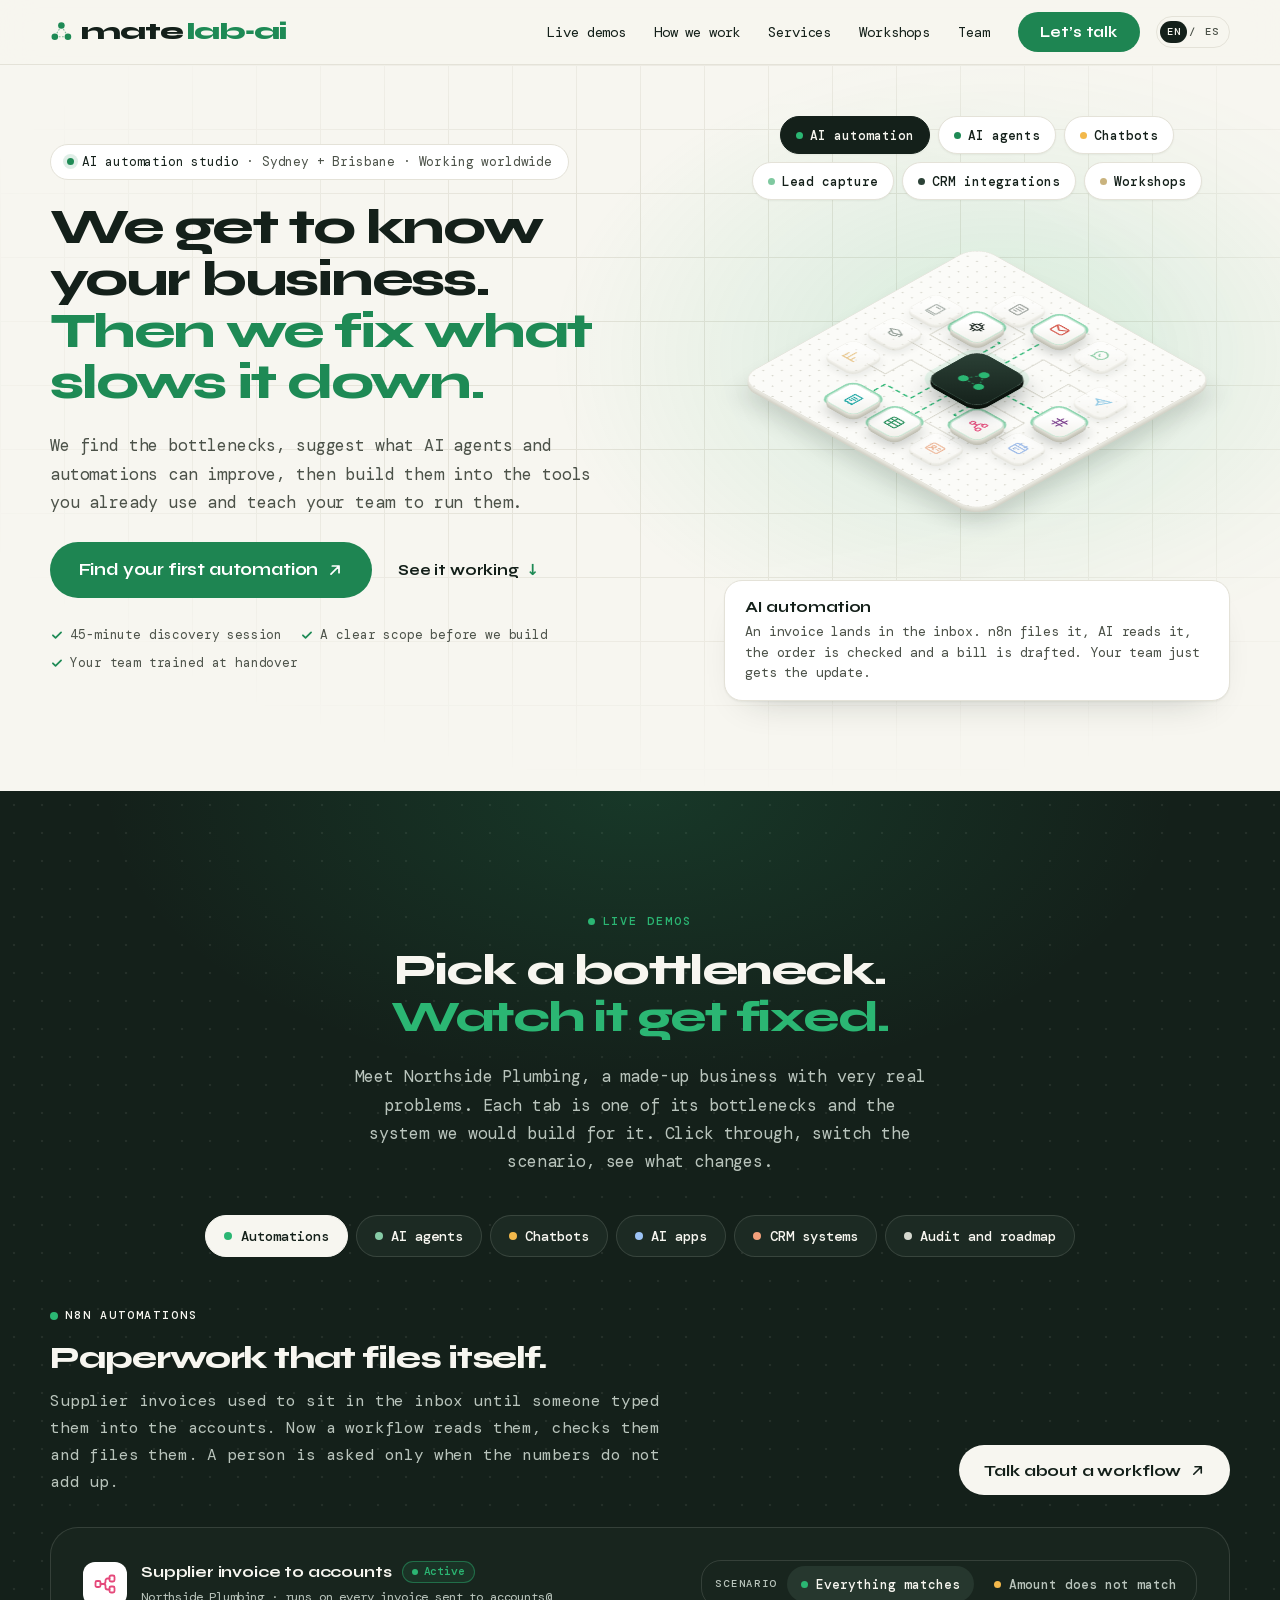
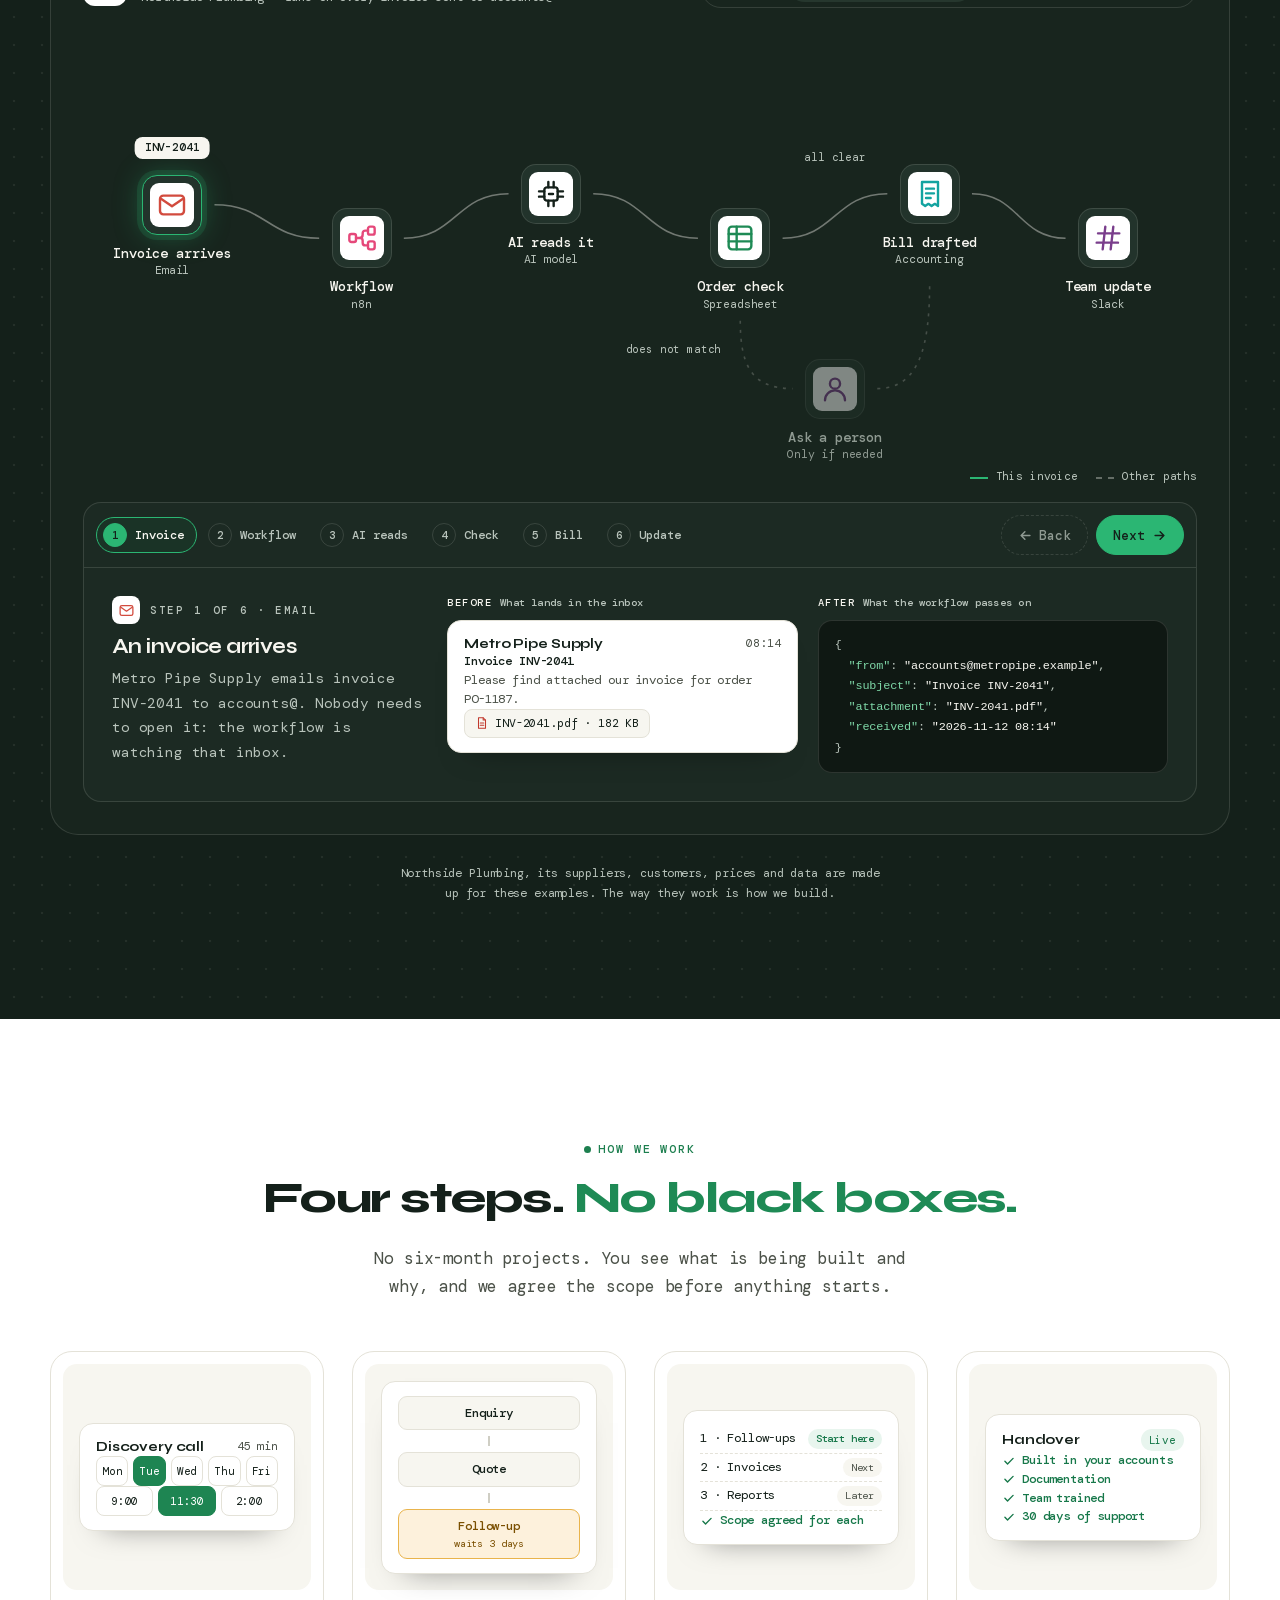
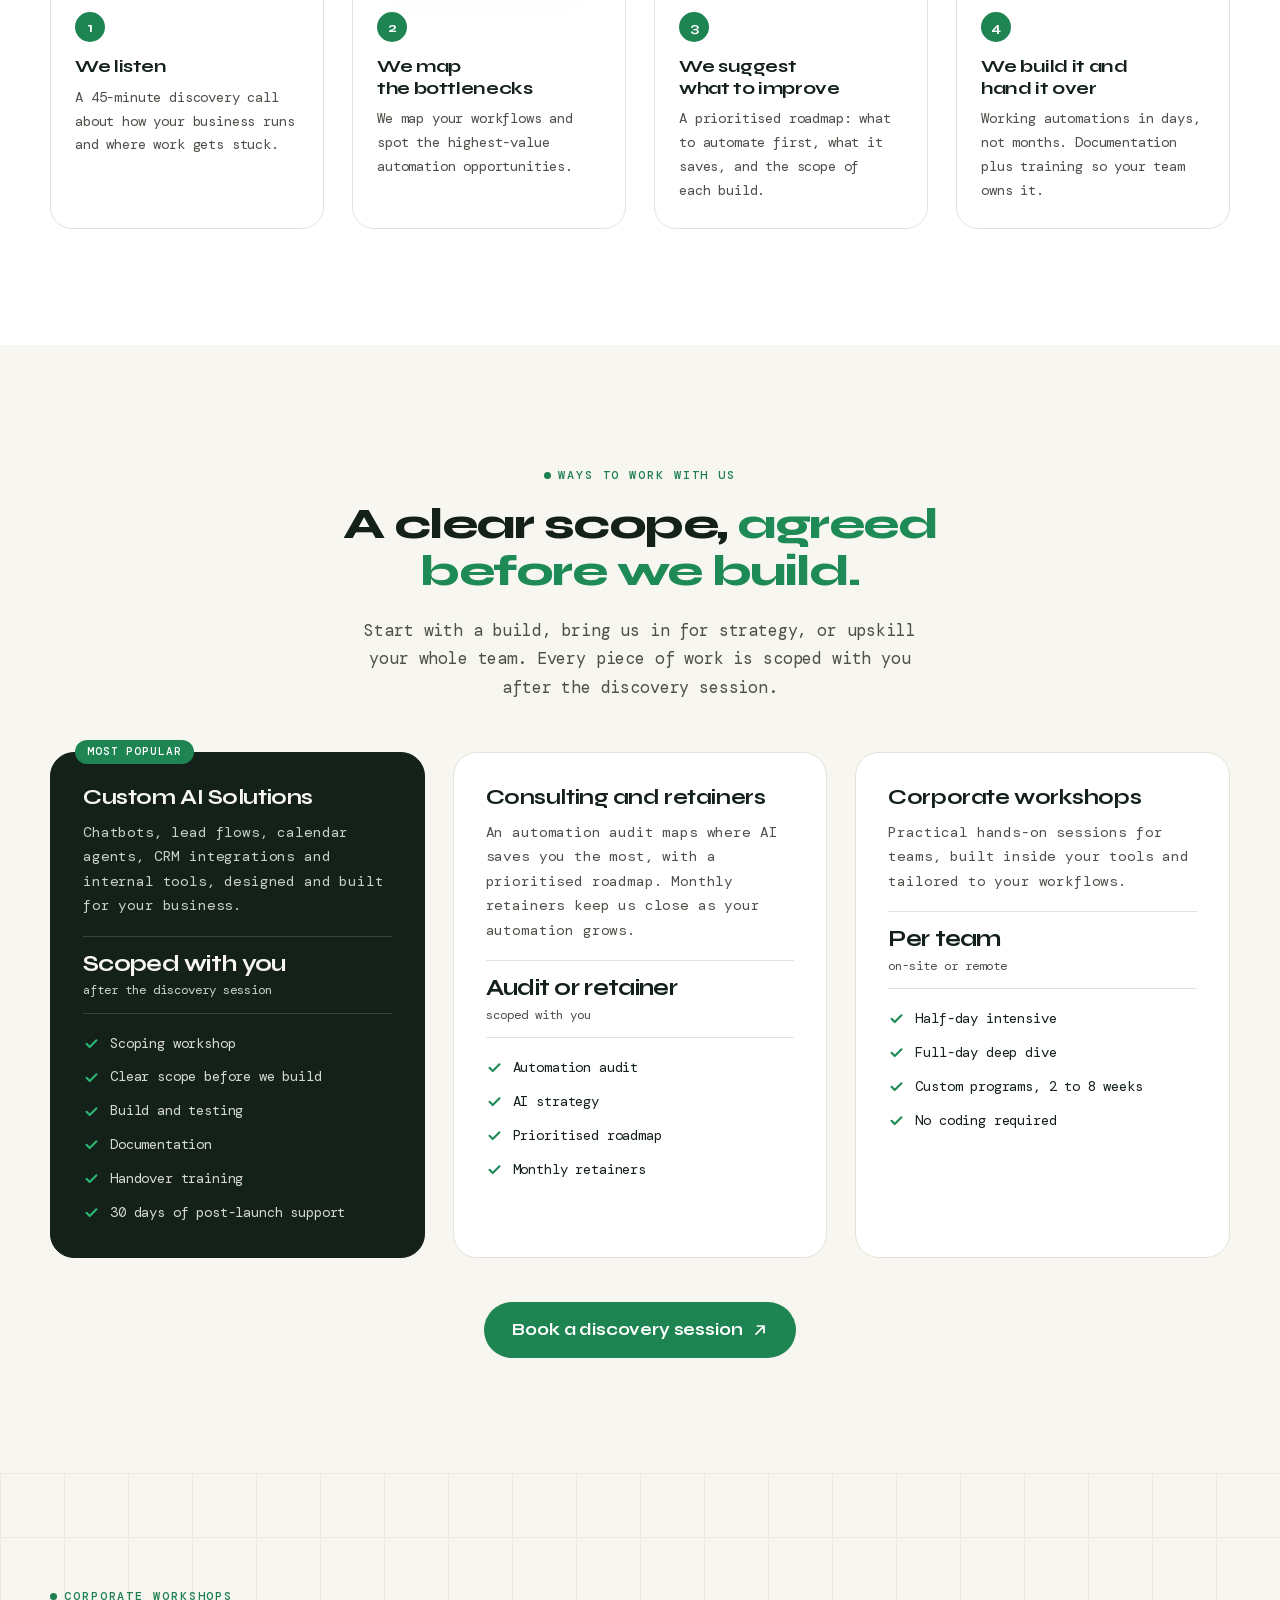
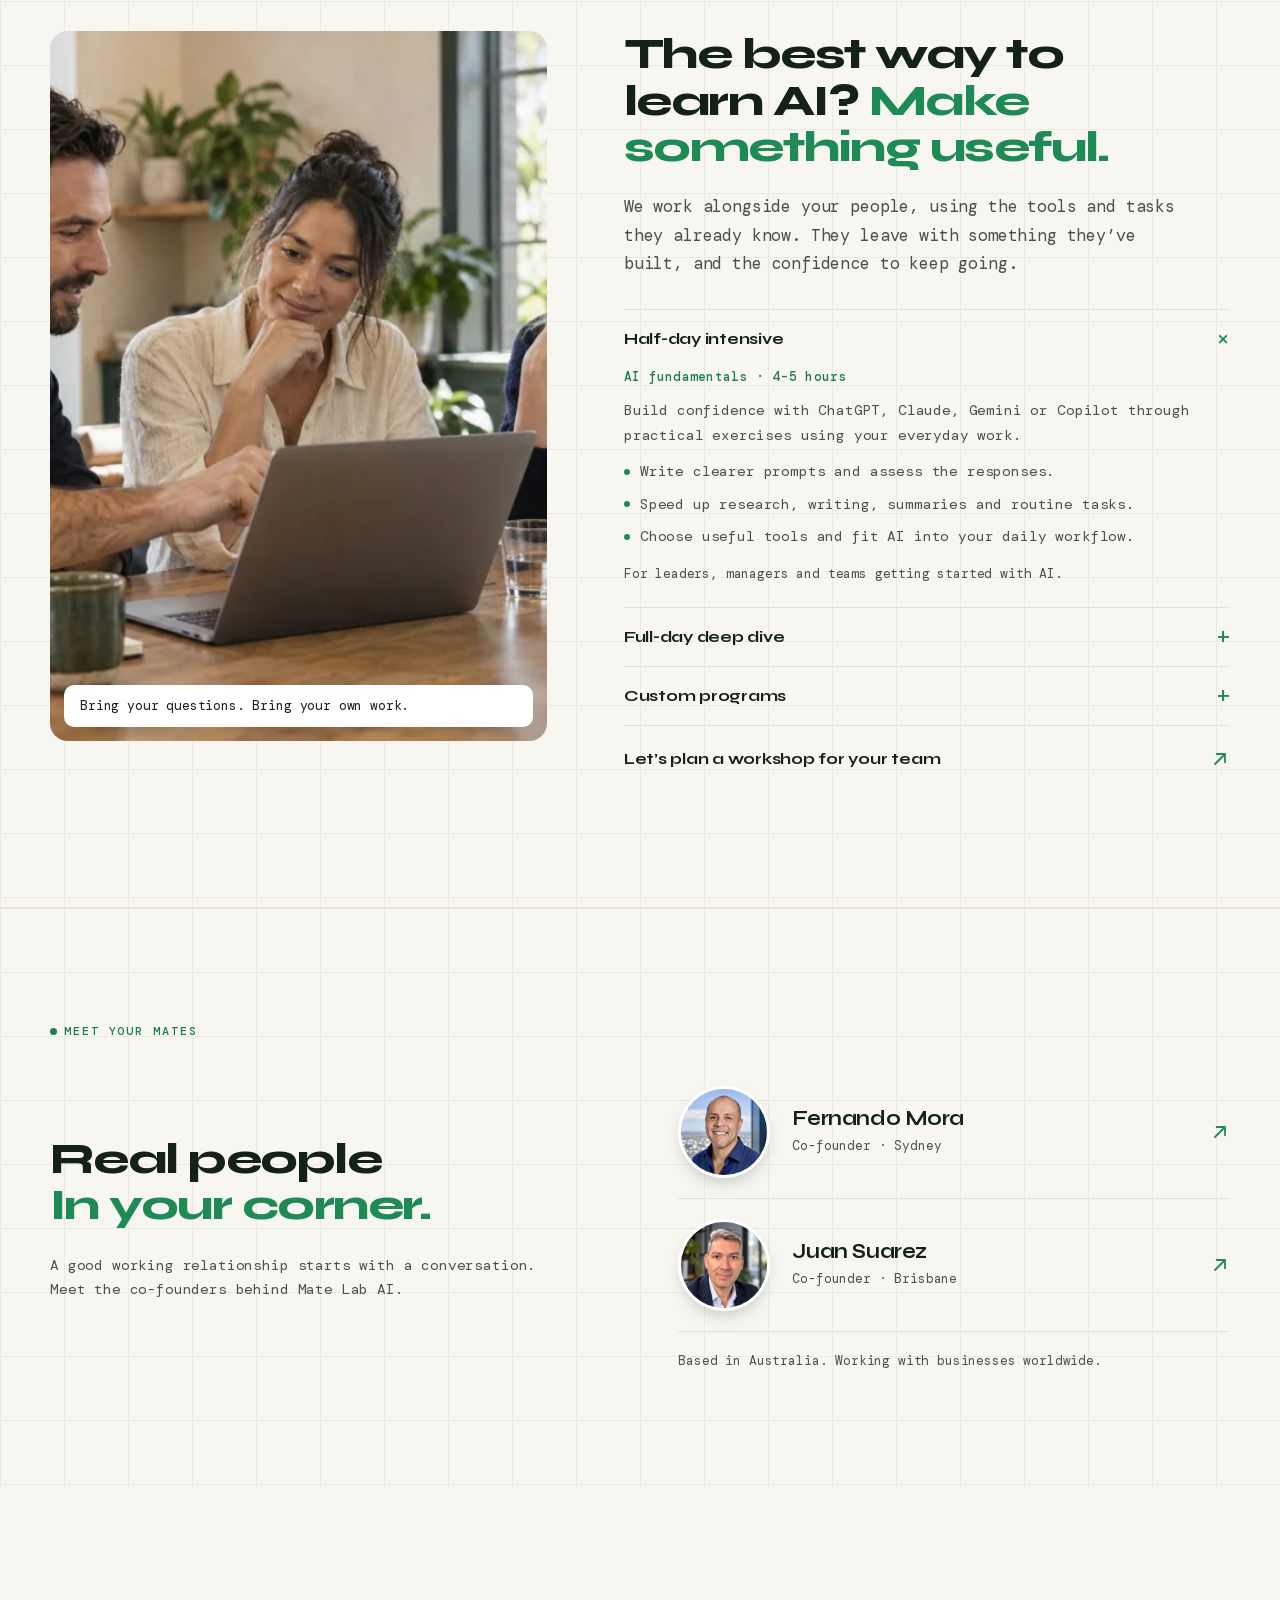
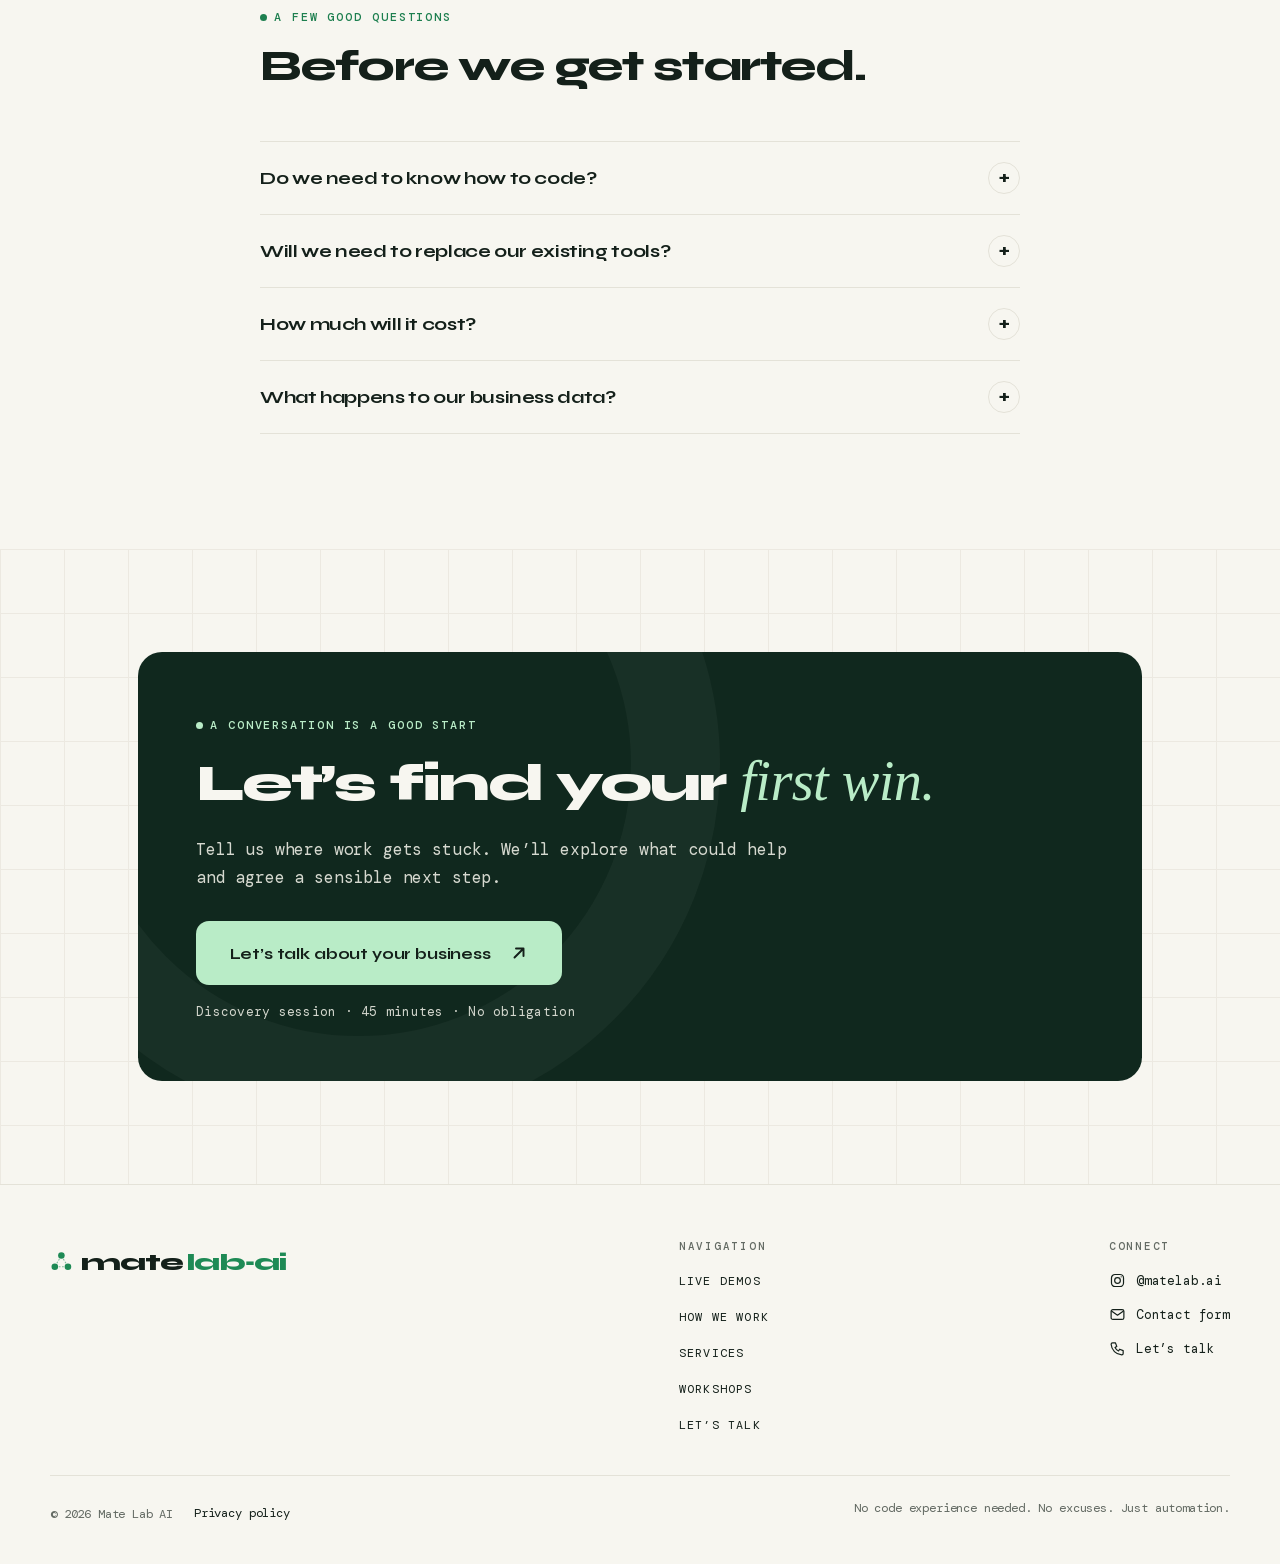
==== commit c4c89e6f: "Solid logo nodes with flowing links, like the live site Co-Authored-By: Claude Opus 5.5 <noreply@ant" ====
--- a/index.html
+++ b/index.html
@@ -36,7 +36,7 @@
 @font-face{font-family:'DM Mono';font-style:normal;font-weight:500;font-display:swap;src:url(./fuentes/dm-mono-latin.0e263db5.woff2) format('woff2');unicode-range:U+0000-00FF, U+0131, U+0152-0153, U+02BB-02BC, U+02C6, U+02DA, U+02DC, U+0304, U+0308, U+0329, U+2000-206F, U+20AC, U+2122, U+2191, U+2193, U+2212, U+2215, U+FEFF, U+FFFD}
 @font-face{font-family:'Syne';font-style:normal;font-weight:700 800;font-display:swap;src:url(./fuentes/syne-latin-ext.79bc8392.woff2) format('woff2');unicode-range:U+0100-02BA, U+02BD-02C5, U+02C7-02CC, U+02CE-02D7, U+02DD-02FF, U+0304, U+0308, U+0329, U+1D00-1DBF, U+1E00-1E9F, U+1EF2-1EFF, U+2020, U+20A0-20AB, U+20AD-20C4, U+2113, U+2C60-2C7F, U+A720-A7FF}
 @font-face{font-family:'Syne';font-style:normal;font-weight:700 800;font-display:swap;src:url(./fuentes/syne-latin.cfff4120.woff2) format('woff2');unicode-range:U+0000-00FF, U+0131, U+0152-0153, U+02BB-02BC, U+02C6, U+02DA, U+02DC, U+0304, U+0308, U+0329, U+2000-206F, U+20AC, U+2122, U+2191, U+2193, U+2212, U+2215, U+FEFF, U+FFFD}</style>
-<link rel="stylesheet" href="./css/sitio.4ef40db7.css">
+<link rel="stylesheet" href="./css/sitio.e54113bc.css">
 <style>:root{--primario:#1E8A55;--secundario:#2BB673;--tinta:#14201A;--fondo:#F7F6F0;--sobre-primario:#FFFFFF;--primario-boton:#1E8552;--sobre-secundario:#14201A;--secundario-boton:#2BB673;--escenario-a:#4BA177;--escenario-b:#2BB673;--sobre-escenario:#14201A;--primario-texto:#1D7F4F;--secundario-texto:#227A4F;--fuente-texto:'DM Mono', system-ui, -apple-system, 'Segoe UI', Roboto, 'Helvetica Neue', Arial, sans-serif;--fuente-titulos:'Syne', system-ui, -apple-system, 'Segoe UI', Roboto, 'Helvetica Neue', Arial, sans-serif}</style>
 <script>document.documentElement.classList.add('js');setTimeout(function(){if(!window.SITIO_LISTO)document.documentElement.classList.remove('js')},3000);window.SITIO={"nombre":"Mate Lab AI","whatsapp":null,"mensaje_whatsapp":"","formulario":{"destino":"whatsapp","webhook":null},"pixel":false};</script>
 <script type="application/ld+json">{"@context":"https://schema.org","@graph":[{"@type":"ProfessionalService","@id":"https://matelabai.com.au/#negocio","name":"Mate Lab AI","url":"https://matelabai.com.au/","description":"We learn how your business runs, find the bottlenecks and fix them with AI agents, chatbots and n8n automations, then train your team to run them. Sydney and Brisbane.","email":"info@matelabai.com.au","image":["https://matelabai.com.au/img/social-social.df6d7ce9.jpg"],"logo":"https://matelabai.com.au/icono-512.png","sameAs":["https://instagram.com/matelab.ai"]},{"@type":"WebSite","@id":"https://matelabai.com.au/#sitio","url":"https://matelabai.com.au/","name":"Mate Lab AI","inLanguage":"en-AU","publisher":{"@id":"https://matelabai.com.au/#negocio"}}]}</script>
@@ -80,7 +80,6 @@
   <svg class="marca-arbol" viewBox="0 0 52 52" fill="none" aria-hidden="true" focusable="false">
     <g class="arbol-lineas"><line x1="21.46" y1="20.92" x2="15.54" y2="31.08"/><line x1="30.54" y1="20.92" x2="36.46" y2="31.08"/><line x1="20" y1="38.85" x2="32" y2="38.85"/></g>
     <g class="arbol-nodos"><circle cx="26" cy="13.15" r="7.5"/><circle cx="11" cy="38.85" r="7.5"/><circle cx="41" cy="38.85" r="7.5"/></g>
-    <g class="arbol-huecos"><circle cx="26" cy="13.15" r="2.625"/><circle cx="11" cy="38.85" r="2.625"/><circle cx="41" cy="38.85" r="2.625"/></g>
   </svg>
   <span class="marca-palabra" aria-hidden="true"><span class="mate">mate</span><span class="lab">lab‑ai</span></span>
 </a>
@@ -163,7 +162,6 @@
               <svg class="marca-arbol" viewBox="0 0 52 52" fill="none" focusable="false">
                 <g class="arbol-lineas"><line x1="21.46" y1="20.92" x2="15.54" y2="31.08"/><line x1="30.54" y1="20.92" x2="36.46" y2="31.08"/><line x1="20" y1="38.85" x2="32" y2="38.85"/></g>
                 <g class="arbol-nodos"><circle cx="26" cy="13.15" r="7.5"/><circle cx="11" cy="38.85" r="7.5"/><circle cx="41" cy="38.85" r="7.5"/></g>
-                <g class="arbol-huecos"><circle cx="26" cy="13.15" r="2.625"/><circle cx="11" cy="38.85" r="2.625"/><circle cx="41" cy="38.85" r="2.625"/></g>
               </svg>
             </span>
           </div>
@@ -1039,7 +1037,7 @@
     <div class="contenedor talleres">
       <p class="rotulo talleres-rotulo" data-aparece>Corporate workshops</p>
       <div class="taller-foto" data-aparece data-recorte-ok>
-        <img src="./img/workshop-960.f5647a27.webp" srcset="./img/workshop-480.d7e60e6c.webp 480w, /img/workshop-960.f5647a27.webp 960w, /img/workshop-1536.0726a052.webp 1536w" sizes="(min-width: 900px) 40vw, 100vw" alt="Colleagues learning together around a laptop during a practical workshop" width="1536" height="1024" fetchpriority="high">
+        <img src="./img/workshop-960.f5647a27.webp" srcset="./img/workshop-480.d7e60e6c.webp 480w, ./img/workshop-960.f5647a27.webp 960w, ./img/workshop-1536.0726a052.webp 1536w" sizes="(min-width: 900px) 40vw, 100vw" alt="Colleagues learning together around a laptop during a practical workshop" width="1536" height="1024" fetchpriority="high">
         <p class="taller-foto-pie">Bring your questions. Bring your own work.</p>
       </div>
       <div class="talleres-texto">
@@ -1157,7 +1155,6 @@
   <svg class="marca-arbol" viewBox="0 0 52 52" fill="none" aria-hidden="true" focusable="false">
     <g class="arbol-lineas"><line x1="21.46" y1="20.92" x2="15.54" y2="31.08"/><line x1="30.54" y1="20.92" x2="36.46" y2="31.08"/><line x1="20" y1="38.85" x2="32" y2="38.85"/></g>
     <g class="arbol-nodos"><circle cx="26" cy="13.15" r="7.5"/><circle cx="11" cy="38.85" r="7.5"/><circle cx="41" cy="38.85" r="7.5"/></g>
-    <g class="arbol-huecos"><circle cx="26" cy="13.15" r="2.625"/><circle cx="11" cy="38.85" r="2.625"/><circle cx="41" cy="38.85" r="2.625"/></g>
   </svg>
   <span class="marca-palabra" aria-hidden="true"><span class="mate">mate</span><span class="lab">lab‑ai</span></span>
 </a>
--- a/css/sitio.e54113bc.css
+++ b/css/sitio.e54113bc.css
@@ -0,0 +1 @@
+:root{--margen: clamp(16px, 4.5vw, 44px);--ancho: 1180px;--hueco: clamp(16px, 2.4vw, 28px);--radio: 24px;--radio-chico: 16px;--radio-boton: 999px;--borde: 1px solid color-mix(in oklab, var(--tinta) 10%, transparent);--borde-boton: 0 solid transparent;--sombra: 0 1px 2px rgb(0 0 0 / .04), 0 10px 30px -12px rgb(0 0 0 / .14);--sombra-alta: 0 2px 4px rgb(0 0 0 / .05), 0 24px 48px -18px rgb(0 0 0 / .22);--sombra-boton: 0 8px 22px -10px color-mix(in oklab, var(--primario) 70%, transparent);--suave: color-mix(in oklab, var(--primario) 9%, var(--fondo));--suave-2: color-mix(in oklab, var(--secundario) 10%, var(--fondo));--tinta-suave: color-mix(in oklab, var(--tinta) 72%, var(--fondo));--linea: color-mix(in oklab, var(--tinta) 12%, var(--fondo));--tarjeta: color-mix(in oklab, var(--tinta) 2.5%, var(--fondo));--curva: cubic-bezier(.2, .7, .2, 1);--alto-barra: 68px}[data-estilo="calido"]{--radio: 20px;--radio-chico: 14px;--radio-boton: 14px;--borde: 2.5px solid var(--tinta);--borde-boton: 2.5px solid var(--tinta);--sombra: 5px 5px 0 var(--tinta);--sombra-alta: 8px 8px 0 var(--tinta);--sombra-boton: 4px 4px 0 var(--tinta);--tarjeta: var(--fondo)}[data-estilo="sobrio"]{--radio: 6px;--radio-chico: 4px;--radio-boton: 6px;--borde: 1px solid var(--linea);--sombra: none;--sombra-alta: 0 12px 32px -20px rgb(0 0 0 / .25);--sombra-boton: none}[data-estilo="apple"]{--radio: 28px;--radio-chico: 18px;--radio-boton: 980px;--borde: 0 solid transparent;--sombra: 0 1px 2px rgb(0 0 0 / .03), 0 18px 40px -28px rgb(0 0 0 / .24);--sombra-alta: 0 34px 64px -36px rgb(0 0 0 / .34);--sombra-boton: 0 12px 26px -14px color-mix(in oklab, var(--primario) 75%, transparent);--suave: #f5f5f7;--suave-2: #f5f5f7;--tarjeta: #f5f5f7;--linea: #d2d2d7}html[data-estilo="apple"]{--fuente-titulos: -apple-system, BlinkMacSystemFont, "SF Pro Display", "SF Pro Text", "Inter", "Helvetica Neue", Arial, sans-serif;--fuente-texto: -apple-system, BlinkMacSystemFont, "SF Pro Text", "SF Pro Display", "Inter", "Helvetica Neue", Arial, sans-serif}*, *::before, *::after{box-sizing: border-box}html{-webkit-text-size-adjust: 100%;text-size-adjust: 100%;scroll-behavior: smooth;scroll-padding-top: calc(var(--alto-barra) + 16px);overflow-x: clip}body{margin: 0;overflow-x: clip;background: var(--fondo);color: var(--tinta);font-family: var(--fuente-texto);font-size: 1.0625rem;line-height: 1.6;-webkit-font-smoothing: antialiased;text-rendering: optimizeLegibility;overflow-wrap: break-word}img, svg, video{max-width: 100%;height: auto;display: block}a{color: var(--primario-texto);text-underline-offset: .18em;text-decoration-thickness: .08em;overflow-wrap: anywhere}a:hover{text-decoration-thickness: .14em}:focus-visible{outline: 3px solid var(--primario-texto);outline-offset: 3px;border-radius: 6px}::selection{background: color-mix(in oklab, var(--primario) 30%, transparent)}h1, h2, h3, h4{font-family: var(--fuente-titulos);color: var(--tinta);margin: 0 0 .5em;font-weight: 800;line-height: 1.06;letter-spacing: -.03em;text-wrap: balance}h1, .titulo-gigante{font-size: clamp(2.35rem, 6.4vw, 5.25rem);letter-spacing: -.04em;line-height: 1.02}h2{font-size: clamp(1.85rem, 4.6vw, 3.5rem)}h3{font-size: clamp(1.2rem, 1.9vw, 1.5rem);line-height: 1.2;letter-spacing: -.015em}p{margin: 0 0 1em;text-wrap: pretty}ul, ol{padding-left: 1.2em}strong{font-weight: 700}.contenedor{width: min(var(--ancho), 100% - 2 * var(--margen));margin-inline: auto}.angosto{max-width: 760px}.centrado{text-align: center;margin-inline: auto}.seccion{padding-block: clamp(72px, 10vw, 136px)}.seccion-suave{background: var(--suave)}.seccion-escenario{padding-block: clamp(20px, 4vw, 56px)}.solo-lectores, .saltar:not(:focus){position: absolute !important;width: 1px;height: 1px;overflow: hidden;clip-path: inset(50%);white-space: nowrap}.saltar:focus{position: fixed;top: 12px;left: 12px;z-index: 100;padding: 12px 18px;background: var(--tinta);color: var(--fondo);border-radius: 10px;text-decoration: none;font-weight: 700}.antetitulo{display: inline-flex;align-items: center;gap: .55em;font-size: .9rem;font-weight: 700;letter-spacing: .02em;color: var(--primario-texto);margin-bottom: 1.1rem}.antetitulo::before{content: "";width: .55em;height: .55em;border-radius: 50%;background: var(--primario);box-shadow: 0 0 0 4px color-mix(in oklab, var(--primario) 22%, transparent)}.bajada{font-size: clamp(1.1rem, 1.6vw, 1.35rem);color: var(--tinta-suave);max-width: 60ch}.centrado .bajada{margin-inline: auto}.resaltado{background: linear-gradient(100deg, var(--primario-texto), var(--secundario-texto));-webkit-background-clip: text;background-clip: text;color: transparent}.encabezado-seccion{max-width: 820px;margin-bottom: clamp(36px, 5vw, 64px)}.encabezado-seccion.centrado{margin-inline: auto}.botones{display: flex;flex-wrap: wrap;gap: 12px;align-items: center}.centrado .botones{justify-content: center}.boton{display: inline-flex;align-items: center;justify-content: center;gap: .55em;min-height: 52px;padding: .8em 1.55em;border-radius: var(--radio-boton);border: var(--borde-boton);font: 700 1.05rem/1.1 var(--fuente-texto);text-decoration: none;white-space: nowrap;cursor: pointer;transition: transform .2s var(--curva), box-shadow .2s var(--curva), background-color .2s}.boton svg{width: 1.25em;height: 1.25em;flex: none}.boton:hover{transform: translateY(-2px)}.boton:active{transform: translateY(1px)}.boton-principal{background: var(--primario-boton);color: var(--sobre-primario);box-shadow: var(--sombra-boton)}.boton-secundario{background: color-mix(in oklab, var(--tinta) 6%, transparent);color: var(--tinta)}[data-estilo="calido"] .boton-secundario{background: var(--fondo);box-shadow: var(--sombra-boton)}.boton-whatsapp{background: #25D366;color: #08260F;box-shadow: 0 8px 22px -10px rgb(37 211 102 / .7)}[data-estilo="calido"] .boton-whatsapp{box-shadow: var(--sombra-boton)}.boton-grande{min-height: 60px;font-size: clamp(.98rem, 3.6vw, 1.12rem);padding-inline: clamp(1.1em, 4vw, 1.9em)}.nota-boton{font-size: .92rem;color: var(--tinta-suave);margin-top: .9rem}.barra{position: sticky;top: 0;z-index: 40;isolation: isolate;border-bottom: 1px solid color-mix(in oklab, var(--tinta) 7%, transparent)}.barra::before{content: "";position: absolute;inset: 0;z-index: -1;background: color-mix(in oklab, var(--fondo) 82%, transparent);-webkit-backdrop-filter: saturate(1.8) blur(16px);backdrop-filter: saturate(1.8) blur(16px)}[data-estilo="calido"] .barra{border-bottom: 2.5px solid var(--tinta)}[data-estilo="calido"] .barra::before{background: var(--fondo)}.barra-dentro{display: flex;align-items: center;justify-content: space-between;gap: 16px;min-height: var(--alto-barra)}.marca{display: inline-flex;align-items: center;gap: 10px;min-height: 44px;font: 800 1.12rem/1 var(--fuente-titulos);letter-spacing: -.02em;color: var(--tinta);text-decoration: none}.marca img{width: 34px;height: 34px}.menu{display: flex;align-items: center;gap: clamp(8px, 2vw, 28px)}.menu a:not(.boton){display: inline-flex;align-items: center;min-height: 44px;color: var(--tinta);text-decoration: none;font-weight: 600;font-size: .98rem}.menu a:not(.boton):hover{color: var(--primario-texto)}.menu .boton{min-height: 44px;padding-block: .55em;font-size: .98rem}.menu-boton{display: none;width: 48px;height: 48px;border: 0;border-radius: 12px;background: color-mix(in oklab, var(--tinta) 6%, transparent);cursor: pointer;align-items: center;justify-content: center;flex-direction: column;gap: 6px}.menu-boton span{display: block;width: 20px;height: 2px;background: var(--tinta);border-radius: 2px;transition: transform .25s var(--curva)}.menu-boton[aria-expanded="true"] span:first-child{transform: translateY(4px) rotate(45deg)}.menu-boton[aria-expanded="true"] span:last-child{transform: translateY(-4px) rotate(-45deg)}@media (max-width: 899px){.menu-boton{display: inline-flex}.menu{position: fixed;inset: var(--alto-barra) 0 0 0;z-index: 39;flex-direction: column;align-items: stretch;gap: 4px;padding: 20px var(--margen) calc(28px + env(safe-area-inset-bottom));background: var(--fondo);overflow-y: auto;visibility: hidden;opacity: 0;transform: translateY(-8px);transition: opacity .25s var(--curva), transform .25s var(--curva), visibility 0s .25s}.menu.abierto{visibility: visible;opacity: 1;transform: none;transition-delay: 0s}.menu a:not(.boton){font: 700 1.6rem/1.2 var(--fuente-titulos);padding-block: 12px;border-bottom: 1px solid var(--linea)}.menu .boton{margin-top: 18px;min-height: 56px;font-size: 1.08rem}body.menu-abierto{overflow: hidden}}.portada{padding-block: clamp(48px, 8vw, 112px) clamp(56px, 8vw, 104px);overflow: clip}.portada-dentro{display: grid;gap: clamp(36px, 5vw, 72px);align-items: center;grid-template-columns: minmax(0, 1fr)}@media (min-width: 960px){.portada-dentro{grid-template-columns: minmax(0, 1.08fr) minmax(0, .92fr)}}.portada h1{margin-bottom: .32em}.portada .bajada{margin-bottom: 1.8rem}.confianza{display: flex;flex-wrap: wrap;gap: 10px 22px;margin-top: 1.6rem;color: var(--tinta-suave);font-size: .95rem;font-weight: 600}.confianza span{display: inline-flex;align-items: center;gap: .45em}.confianza span::before{content: "✓";color: var(--primario-texto);font-weight: 800}.portada-visual{position: relative;isolation: isolate}.portada-visual::before{content: "";position: absolute;inset: 8% 6%;z-index: -1;border-radius: 50%;background: radial-gradient(closest-side, color-mix(in oklab, var(--primario) 55%, transparent), transparent), radial-gradient(closest-side, color-mix(in oklab, var(--secundario) 50%, transparent), transparent) 60% 40% / 80% 80% no-repeat;filter: blur(40px);opacity: .7}.portada-visual img, .portada-visual .ilustracion{border-radius: calc(var(--radio) + 8px);box-shadow: var(--sombra-alta);border: var(--borde)}.escenario{position: relative;isolation: isolate;overflow: clip;border-radius: clamp(24px, 4vw, 44px);padding: clamp(32px, 7vw, 96px) clamp(14px, 5vw, 88px);background: linear-gradient(135deg, var(--escenario-a), color-mix(in oklab, var(--escenario-a) 50%, var(--escenario-b)) 55%, var(--escenario-b));color: var(--sobre-escenario);border: var(--borde);box-shadow: var(--sombra-alta)}.escenario::before{content: "";position: absolute;z-index: -1;width: 140%;aspect-ratio: 1;left: -20%;top: -70%;background: conic-gradient(from 0deg, transparent, rgb(255 255 255 / .08), transparent 30%, rgb(255 255 255 / .05), transparent 60%);animation: girar 28s linear infinite}.escenario h2, .escenario h3, .escenario p, .escenario .antetitulo{color: var(--sobre-escenario)}.escenario .antetitulo::before{background: currentColor;box-shadow: none}.escenario .bajada{color: var(--sobre-escenario);opacity: .92}.escenario .boton-principal{background: var(--fondo);color: var(--tinta);box-shadow: 0 10px 30px -12px rgb(0 0 0 / .4)}.escenario .tarjeta{color: var(--tinta);padding: clamp(18px, 4.5vw, 34px)}.escenario .tarjeta :is(h2, h3, p, label, .antetitulo){color: var(--tinta)}.escenario .tarjeta .aviso-corto{color: var(--tinta-suave)}.escenario .tarjeta .boton-principal{background: var(--primario-boton);color: var(--sobre-primario)}@keyframes girar{to{transform: rotate(1turn)}}.rejilla{display: grid;gap: var(--hueco);grid-template-columns: repeat(auto-fit, minmax(min(100%, 264px), 1fr))}@media (min-width: 960px){.rejilla{grid-template-columns: repeat(3, minmax(0, 1fr))}.rejilla:has(> :nth-child(4):last-child), .rejilla:has(> :nth-child(2):last-child){grid-template-columns: repeat(2, minmax(0, 1fr))}.rejilla:has(> :only-child){grid-template-columns: minmax(0, 1fr);max-width: 760px;margin-inline: auto}}@media (min-width: 1180px){.rejilla:has(> :nth-child(4):last-child){grid-template-columns: repeat(4, minmax(0, 1fr))}}:is(.rejilla, .rejilla-2, .planes, .pasos, .numeros, .objeciones, .pie-dentro, .portada-dentro, .formulario, .campo) > *{min-width: 0}.rejilla-2{display: grid;gap: var(--hueco);grid-template-columns: repeat(auto-fit, minmax(min(100%, 380px), 1fr));align-items: center}.tarjeta{background: var(--tarjeta);border: var(--borde);border-radius: var(--radio);padding: clamp(24px, 2.8vw, 34px);box-shadow: var(--sombra);transition: transform .3s var(--curva), box-shadow .3s var(--curva)}.tarjeta:hover{transform: translateY(-4px);box-shadow: var(--sombra-alta)}.tarjeta h3{margin-bottom: .45em}.tarjeta p{color: var(--tinta-suave);margin: 0}.icono{display: grid;place-items: center;width: 56px;height: 56px;margin-bottom: 20px;border-radius: var(--radio-chico);font-size: 1.6rem;background: var(--suave);color: var(--primario-texto);border: var(--borde)}.tarjeta:nth-child(3n+2) .icono{background: var(--suave-2);color: var(--secundario-texto)}.icono svg{width: 28px;height: 28px}.dolores{display: grid;gap: 14px;list-style: none;padding: 0;margin: 0;align-self: center}.dolores li{display: flex;gap: 14px;align-items: flex-start;padding: 18px 20px;border-radius: var(--radio-chico);background: var(--tarjeta);border: var(--borde);font-weight: 600}.dolores li::before{content: "✕";flex: none;width: 28px;height: 28px;display: grid;place-items: center;border-radius: 50%;background: color-mix(in oklab, #E5484D 14%, var(--fondo));color: #B4232A;font-size: .85rem;font-weight: 800}.pasos{counter-reset: paso;display: grid;gap: var(--hueco);grid-template-columns: repeat(auto-fit, minmax(min(100%, 240px), 1fr));list-style: none;padding: 0;margin: 0}.pasos li{counter-increment: paso;position: relative;padding: 28px;border-radius: var(--radio);background: var(--tarjeta);border: var(--borde);box-shadow: var(--sombra)}.pasos li::before{content: counter(paso);display: grid;place-items: center;width: 48px;height: 48px;margin-bottom: 18px;border-radius: 50%;background: var(--primario-boton);color: var(--sobre-primario);font: 800 1.2rem/1 var(--fuente-titulos)}.pasos h3{margin-bottom: .35em}.pasos p{margin: 0;color: var(--tinta-suave)}.numeros{display: grid;gap: var(--hueco);grid-template-columns: repeat(auto-fit, minmax(min(100%, 200px), 1fr));text-align: center}.numero strong{display: block;font: 800 clamp(2.6rem, 6vw, 4.4rem)/1 var(--fuente-titulos);letter-spacing: -.04em}.numero span{display: block;margin-top: .5em;font-weight: 600;opacity: .9}.testimonio{display: flex;flex-direction: column;gap: 18px;margin: 0}.testimonio blockquote{margin: 0;font-size: 1.12rem;line-height: 1.55;color: var(--tinta)}.testimonio blockquote::before{content: "“";display: block;font: 800 3.4rem/.6 var(--fuente-titulos);color: var(--primario-texto);margin-bottom: 10px}.testimonio figcaption{display: flex;align-items: center;gap: 12px;margin-top: auto}.testimonio figcaption img, .avatar{width: 46px;height: 46px;border-radius: 50%;flex: none}.avatar{display: grid;place-items: center;background: var(--suave);color: var(--primario-texto);font-weight: 800}.testimonio cite{font-style: normal;font-weight: 700;display: block}.testimonio small{color: var(--tinta-suave)}.planes{display: grid;gap: var(--hueco);grid-template-columns: repeat(auto-fit, minmax(min(100%, 290px), 1fr));align-items: stretch}.plan{display: flex;flex-direction: column;gap: 18px;position: relative}.plan .precio{font: 800 clamp(2.4rem, 5vw, 3.3rem)/1 var(--fuente-titulos);letter-spacing: -.04em}.plan .precio small{font: 600 1rem/1 var(--fuente-texto);color: var(--tinta-suave);letter-spacing: 0}.plan ul{list-style: none;padding: 0;margin: 0;display: grid;gap: 10px}.plan li{display: flex;gap: 10px}.plan li::before{content: "✓";color: var(--primario-texto);font-weight: 800}.plan .boton{margin-top: auto}.plan-destacado{border-color: var(--primario);box-shadow: 0 0 0 2px var(--primario), var(--sombra-alta)}[data-estilo="calido"] .plan-destacado{background: var(--suave)}.etiqueta-plan{position: absolute;top: -14px;left: 50%;transform: translateX(-50%);padding: 6px 14px;border-radius: 999px;white-space: nowrap;background: var(--primario-boton);color: var(--sobre-primario);font-size: .82rem;font-weight: 800}.preguntas{display: grid;gap: 12px;max-width: 860px;margin-inline: auto}.preguntas details{border-radius: var(--radio-chico);background: var(--tarjeta);border: var(--borde)}.preguntas summary{list-style: none;cursor: pointer;display: flex;justify-content: space-between;align-items: center;gap: 16px;padding: 20px 22px;min-height: 56px;font-weight: 700;font-size: 1.08rem}.preguntas summary::-webkit-details-marker{display: none}.preguntas summary::after{content: "+";flex: none;width: 32px;height: 32px;display: grid;place-items: center;border-radius: 50%;background: var(--suave);color: var(--primario-texto);font-size: 1.3rem;font-weight: 600;transition: transform .25s var(--curva)}.preguntas details[open] summary::after{transform: rotate(45deg)}.preguntas details > div{padding: 0 22px 20px;color: var(--tinta-suave)}.preguntas details > div p:last-child{margin: 0}.escenario .pasos{grid-template-columns: minmax(0, 1fr);gap: 14px}.escenario .pasos li{display: grid;grid-template-columns: auto minmax(0, 1fr);column-gap: 16px;align-items: start;padding: clamp(18px, 3vw, 26px);background: var(--fondo);color: var(--tinta);box-shadow: 0 16px 32px -20px rgb(0 0 0 / .5)}[data-estilo="calido"] .escenario .pasos li{box-shadow: var(--sombra)}.escenario .pasos li::before{grid-row: span 2;width: 40px;height: 40px;margin: 0;font-size: 1.05rem}.escenario .pasos :is(h3, p){color: inherit}.escenario .pasos p{color: var(--tinta-suave)}.escenario + .numeros{margin-top: clamp(40px, 6vw, 72px)}.objeciones{display: grid;gap: clamp(28px, 4vw, 44px) var(--hueco);grid-template-columns: minmax(0, 1fr);list-style: none;padding: 0;margin: 0}@media (min-width: 700px){.objeciones{grid-template-columns: repeat(2, minmax(0, 1fr))}}@media (min-width: 960px){.objeciones:has(> :nth-child(3):last-child){grid-template-columns: repeat(3, minmax(0, 1fr))}}.objeciones li{padding-top: 22px;border-top: 2px solid var(--linea)}[data-estilo="calido"] .objeciones li{border-top: 2.5px solid var(--tinta)}.objeciones h3{font-size: clamp(1.3rem, 2.3vw, 1.75rem);margin-bottom: .4em}.objeciones p{margin: 0;color: var(--tinta-suave)}.garantia{display: flex;flex-wrap: wrap;align-items: center;gap: 14px 24px;max-width: 860px;margin: clamp(28px, 4vw, 48px) auto 0}.garantia .icono{margin: 0;flex: none}.garantia > div:last-child{flex: 1 1 240px;min-width: 0}.garantia h3{margin-bottom: .3em}.siguientes{counter-reset: siguiente;list-style: none;padding: 0;margin: 0 0 1.6rem;display: grid;gap: 12px}.siguientes li{counter-increment: siguiente;display: flex;gap: 12px;align-items: flex-start;font-weight: 600;line-height: 1.45}.siguientes li::before{content: counter(siguiente);flex: none;display: grid;place-items: center;width: 30px;height: 30px;border-radius: 50%;background: color-mix(in oklab, currentColor 20%, transparent);font: 800 .95rem/1 var(--fuente-titulos)}.franja{position: relative;overflow: clip;padding-block: 16px;border-block: 1px solid var(--linea);background: var(--tarjeta)}.franja-pista{display: flex;width: max-content;animation: franja 38s linear infinite}.franja-pista ul{display: flex;gap: clamp(28px, 5vw, 64px);list-style: none;margin: 0;padding: 0 clamp(14px, 2.5vw, 32px)}.franja-pista li{white-space: nowrap;font-weight: 700;color: var(--tinta-suave);display: flex;align-items: center;gap: .5em}.franja:hover .franja-pista, .franja:focus-within .franja-pista, .franja.pausada .franja-pista{animation-play-state: paused}.franja-pausa{position: absolute;right: 8px;top: 50%;transform: translateY(-50%);min-height: 32px;min-width: 32px;padding: 4px 12px;border-radius: 999px;border: var(--borde);background: var(--fondo);color: var(--tinta);font: 600 .82rem/1 var(--fuente-texto);cursor: pointer}@keyframes franja{to{transform: translateX(-50%)}}.formulario{display: grid;gap: 16px;grid-template-columns: minmax(0, 1fr)}.campo{display: grid;gap: 6px}.campo label{font-weight: 700;font-size: .98rem}.campo input, .campo select, .campo textarea{width: 100%;min-height: 54px;padding: 14px 16px;border-radius: var(--radio-chico);border: 1.5px solid var(--linea);background: var(--fondo);color: var(--tinta);font: 400 1.05rem/1.4 var(--fuente-texto)}[data-estilo="calido"] .campo input, [data-estilo="calido"] .campo select, [data-estilo="calido"] .campo textarea{border: 2.5px solid var(--tinta)}.campo textarea{min-height: 120px;resize: vertical}.campo input:focus-visible, .campo select:focus-visible, .campo textarea:focus-visible{outline: 3px solid var(--primario-texto);outline-offset: 1px;border-color: transparent}.campo [aria-invalid="true"]{border-color: #C2262E}.campo .error{color: #B4232A;font-size: .92rem;font-weight: 600;min-height: 0}.trampa{position: absolute !important;width: 1px;height: 1px;overflow: hidden;clip-path: inset(50%);white-space: nowrap}.aviso-corto{font-size: .86rem;color: var(--tinta-suave);margin: 0}.formulario .boton{width: 100%}.estado-formulario{font-weight: 700;min-height: 1.4em}.estado-formulario[data-tipo="error"]{color: #B4232A}.datos-contacto{display: grid;gap: 14px;list-style: none;padding: 0;margin: 0}.datos-contacto li{display: flex;gap: 12px;align-items: center}.datos-contacto .icono{width: 44px;height: 44px;font-size: 1.2rem;margin: 0;flex: none}.datos-contacto a{min-height: 44px;display: inline-flex;align-items: center}.pie{padding-block: 56px calc(40px + env(safe-area-inset-bottom));border-top: 1px solid var(--linea);color: var(--tinta-suave);font-size: .95rem}[data-estilo="calido"] .pie{border-top: 2.5px solid var(--tinta)}.pie-dentro{display: grid;gap: 28px;grid-template-columns: repeat(auto-fit, minmax(min(100%, 220px), 1fr))}.pie .pie-titulo{font-size: 1rem;margin-bottom: .8em;letter-spacing: 0}.pie p{margin: 0 0 .6em}.pie ul{list-style: none;padding: 0;margin: 0;display: grid;gap: 4px}.pie a{color: var(--tinta);text-decoration: none;display: inline-flex;align-items: center;min-height: 32px}.pie a:hover{color: var(--primario-texto);text-decoration: underline}.pie-final{margin-top: 36px;padding-top: 22px;border-top: 1px solid var(--linea);display: flex;flex-wrap: wrap;justify-content: space-between;gap: 12px}.whatsapp-flotante{position: fixed;z-index: 30;right: max(16px, env(safe-area-inset-right));bottom: max(16px, env(safe-area-inset-bottom));width: 60px;height: 60px;border-radius: 50%;display: grid;place-items: center;background: #25D366;color: #FFFFFF;box-shadow: 0 12px 28px -8px rgb(0 0 0 / .35);transition: transform .2s var(--curva)}.whatsapp-flotante:hover{transform: scale(1.06)}.whatsapp-flotante svg{width: 32px;height: 32px}@media (max-width: 899px){.pie{padding-bottom: calc(96px + env(safe-area-inset-bottom))}}.texto-largo{max-width: 760px}.texto-largo h2{font-size: clamp(1.35rem, 2.6vw, 1.75rem);margin-top: 2em}.texto-largo li{margin-bottom: .4em}.pagina-corta{min-height: 62vh;display: grid;place-items: center;text-align: center}.js [data-aparece]{opacity: 0;transform: translateY(26px);transition: opacity .9s var(--curva), transform .9s var(--curva);transition-delay: var(--retraso, 0ms)}.js [data-aparece].visible{opacity: 1;transform: none}.js [data-palabras] .palabra{display: inline-block;opacity: 0;transform: translateY(.45em);transition: opacity .7s var(--curva), transform .7s var(--curva);transition-delay: calc(var(--i) * 70ms)}.js [data-palabras].visible .palabra{opacity: 1;transform: none}[data-estilo="apple"] body{letter-spacing: -.016em}[data-estilo="apple"] :is(h1, h2, h3, h4){font-weight: 700;letter-spacing: -.028em}[data-estilo="apple"] :is(h1, .titulo-gigante){letter-spacing: -.036em}[data-estilo="apple"] .antetitulo{font-weight: 600;letter-spacing: -.005em;font-size: 1rem}[data-estilo="apple"] .antetitulo::before{display: none}[data-estilo="apple"] .boton{font-weight: 600}[data-estilo="apple"] .boton-secundario{background: #f5f5f7;color: var(--tinta)}[data-estilo="apple"] .seccion-suave :is(.tarjeta, .pasos li, .dolores li, .preguntas details){background: #ffffff}[data-estilo="apple"] .tarjeta, [data-estilo="apple"] .pasos li{box-shadow: none}[data-estilo="apple"] .seccion-suave :is(.tarjeta, .pasos li){box-shadow: var(--sombra)}[data-estilo="apple"] .icono{border-radius: 50%;background: color-mix(in oklab, var(--primario) 12%, #ffffff)}[data-estilo="apple"] .plan-destacado{background: #ffffff;box-shadow: 0 0 0 2px var(--primario), var(--sombra-alta)}[data-estilo="apple"] .barra::before{background: rgb(255 255 255 / .8)}[data-estilo="apple"] .portada-visual img, [data-estilo="apple"] .portada-visual .ilustracion{border-radius: 32px}[data-estilo="apple"] .franja{background: #ffffff}[data-estilo="apple"] .seccion-suave .antetitulo{color: color-mix(in oklab, var(--primario-texto) 86%, #000)}[data-estilo="apple"] :is(.tarjeta, .seccion-suave, .pieza, .preguntas details) a:not(.boton){color: color-mix(in oklab, var(--primario-texto) 86%, #000)}[data-estilo="apple"] .avatar{color: color-mix(in oklab, var(--primario-texto) 86%, #000)}[data-estilo="apple"] .escenario .tarjeta{background: #fff}.js [data-3d="girar"]{transform: perspective(1200px) rotateX(var(--rx, 0deg)) rotateY(var(--ry, 0deg)) scale(var(--esc, 1));transform-origin: 50% 65%}.js [data-3d="inclinar"]{transform: perspective(900px) rotateX(var(--ix, 0deg)) rotateY(var(--iy, 0deg));transition: transform .25s var(--curva), box-shadow .3s var(--curva)}.js [data-3d="capas"] > *{transform: translateY(var(--py, 0px))}.js [data-3d="profundidad"]{position: relative;isolation: isolate;transform: perspective(1000px) rotateX(var(--ix, 0deg)) rotateY(var(--iy, 0deg)) scale(var(--zoom, 1));transition: transform .3s var(--curva)}.js [data-3d="profundidad"]::after{content: "";position: absolute;inset: 0;border-radius: inherit;pointer-events: none;background: radial-gradient(circle at var(--lx, 50%) var(--ly, 30%), rgb(255 255 255 / .42), transparent 46%);opacity: var(--brillo, 0);transition: opacity .35s var(--curva)}.vuelta-fija{display: grid;gap: clamp(20px, 3vw, 40px);justify-items: center;text-align: center}.vuelta-fotos{position: relative;width: min(560px, 82vw);aspect-ratio: 1}.vuelta-fotos img{width: 100%;height: 100%;object-fit: contain}:root:not(.js) .vuelta-fotos img:not(:first-child){display: none}.js [data-3d="vuelta"]{height: var(--alto-vuelta, 280vh)}.js [data-3d="vuelta"] .vuelta-fija{position: sticky;top: var(--alto-barra);height: calc(100vh - var(--alto-barra));height: calc(100svh - var(--alto-barra));align-content: center}.js [data-3d="vuelta"] .vuelta-fotos img{position: absolute;inset: 0;opacity: 0}.js [data-3d="vuelta"] .vuelta-fotos img.actual{opacity: 1}.js [data-3d="vuelta"] .vuelta-textos{display: grid}.js [data-3d="vuelta"] .vuelta-textos > *{grid-area: 1 / 1;opacity: 0;transform: translateY(10px);transition: opacity .45s var(--curva), transform .45s var(--curva)}.js [data-3d="vuelta"] .vuelta-textos > .actual{opacity: 1;transform: none}[data-3d="flotar"]{animation: flotar var(--duracion, 7s) ease-in-out infinite;animation-delay: var(--retraso-flotar, 0s)}@keyframes flotar{50%{transform: translateY(-12px) rotate(var(--giro, 2.5deg))}}:is(.seccion, .portada, .escenario):has([data-3d]){overflow: clip}@media (prefers-reduced-motion: reduce){html{scroll-behavior: auto}*, *::before, *::after{animation: none !important;transition: none !important}.js [data-aparece], .js [data-palabras] .palabra{opacity: 1 !important;transform: none !important}.franja-pista{width: auto;justify-content: center}.franja-pista ul{flex-wrap: wrap;justify-content: center;row-gap: 8px}.franja-pista ul[aria-hidden="true"], .franja-pausa{display: none}[data-3d], .js [data-3d="capas"] > *{transform: none !important}.js [data-3d="vuelta"]{height: auto}.js [data-3d="vuelta"] .vuelta-fija{position: static;height: auto}.js [data-3d="vuelta"] .vuelta-fotos img:not(:first-child){display: none}.js [data-3d="vuelta"] .vuelta-fotos img:first-child{opacity: 1}.js [data-3d="vuelta"] .vuelta-textos > *{opacity: 1;transform: none;grid-area: auto}}:root{--papel: #F7F6F0;--blanco: #FFFFFF;--tinta-marca: #14201A;--tinta-honda: #22332B;--musgo: #2C4237;--verde: #1E8A55;--verde-vivo: #2BB673;--raya: #E4E2D8;--claro-sobre-tinta: #D5D8CF;--noche: #14201A;--noche-2: #18251E;--noche-3: #1C2A23;--noche-raya: rgb(247 246 240 / .13);--noche-suave: #B9C4BC;--ambar: #F2B84B;--apagado: #8F9A92;--suave: #FFFFFF;--suave-2: #FFFFFF;--tarjeta: #FFFFFF;--linea: #E4E2D8;--tinta-suave: #4C5249;--borde: 1px solid var(--raya);--radio: 24px;--radio-chico: 16px;--sombra: 0 1px 2px rgb(20 32 26 / .05), 0 18px 40px -26px rgb(20 32 26 / .3);--sombra-alta: 0 30px 60px -40px rgb(20 32 26 / .35);--sombra-boton: none;--alto-barra: 64px;--check: url("data:image/svg+xml,%3Csvg xmlns=%27http://www.w3.org/2000/svg%27 viewBox=%270 0 24 24%27 fill=%27none%27 stroke=%27black%27 stroke-width=%273%27 stroke-linecap=%27round%27 stroke-linejoin=%27round%27%3E%3Cpath d=%27m5 12.5 4.5 4.5L19 7.5%27/%3E%3C/svg%3E")}[hidden]{display: none !important}body{font-size: 1rem;line-height: 1.7;font-weight: 400;letter-spacing: -.01em;font-synthesis: none}strong, b{font-weight: 500}h1, h2, h3, h4{overflow-wrap: normal;font-weight: 700}h1, h2{font-weight: 750}h1{font-size: clamp(2.1rem, 3.9vw, 3.5rem);letter-spacing: -.045em;line-height: 1.04;margin-bottom: 0}h2{font-size: clamp(1.85rem, 3.4vw, 2.75rem);letter-spacing: -.035em;line-height: 1.07}h3{letter-spacing: -.02em;line-height: 1.15}.renglon{display: block}.verde{color: var(--verde)}.vivo{color: var(--verde-vivo)}.bajada{font-size: clamp(1rem, 1.3vw, 1.08rem);line-height: 1.7;max-width: 58ch}.seccion{padding-block: clamp(72px, 9vw, 128px)}.encabezado-seccion{max-width: 780px;margin-bottom: clamp(32px, 4vw, 56px)}.rotulo{display: inline-flex;align-items: center;gap: .6em;margin: 0 0 1.1rem;font: 500 .74rem/1.4 var(--fuente-texto);letter-spacing: .16em;text-transform: uppercase;color: var(--primario-texto)}.rotulo::before{content: "";flex: none;width: 7px;height: 7px;border-radius: 50%;background: currentColor}.num{font: 500 .78rem/1 var(--fuente-texto);letter-spacing: .12em;color: var(--primario-texto)}.sprite{position: absolute;width: 0;height: 0;overflow: hidden}@keyframes corre{to{stroke-dashoffset: -32}}@keyframes entra-paso{from{opacity: 0;transform: translateY(8px)}to{opacity: 1;transform: none}}@keyframes punto{0%, 100%{transform: none;opacity: .45}50%{transform: translateY(-4px);opacity: 1}}.boton{font: 700 clamp(.86rem, 3.9vw, 1rem)/1.1 var(--fuente-titulos);letter-spacing: -.01em;min-height: 50px}.boton-grande{min-height: 56px;font-size: clamp(.86rem, 3.9vw, 1.05rem);padding-inline: clamp(1.1em, 4vw, 1.7em)}.boton-secundario{background: var(--blanco);box-shadow: inset 0 0 0 1px var(--raya);color: var(--tinta)}.boton-claro{background: var(--papel);color: var(--tinta-marca)}.boton-claro:hover{background: var(--blanco)}.con-flecha::after{content: "";flex: none;width: .95em;height: .95em;background: currentColor;-webkit-mask: url("data:image/svg+xml,%3Csvg xmlns=%27http://www.w3.org/2000/svg%27 viewBox=%270 0 24 24%27 fill=%27none%27 stroke=%27black%27 stroke-width=%272.6%27 stroke-linecap=%27round%27 stroke-linejoin=%27round%27%3E%3Cpath d=%27M6 18 18 6M8 6h10v10%27/%3E%3C/svg%3E") center / contain no-repeat;mask: url("data:image/svg+xml,%3Csvg xmlns=%27http://www.w3.org/2000/svg%27 viewBox=%270 0 24 24%27 fill=%27none%27 stroke=%27black%27 stroke-width=%272.6%27 stroke-linecap=%27round%27 stroke-linejoin=%27round%27%3E%3Cpath d=%27M6 18 18 6M8 6h10v10%27/%3E%3C/svg%3E") center / contain no-repeat}@media (max-width: 379px){.boton{font-size: .8rem;letter-spacing: -.02em}.boton-grande{font-size: .8rem;padding-inline: 1.05em}.con-flecha::after{display: none}}.nota-boton{font-size: .8rem;letter-spacing: .02em;margin: 1rem 0 0}.enlace-flecha{display: inline-flex;align-items: center;gap: .5em;min-height: 48px;padding-inline: 8px;font: 700 .95rem/1 var(--fuente-titulos);letter-spacing: -.01em;color: var(--tinta);text-decoration: none}.enlace-flecha::after{content: "↓";font-family: var(--fuente-texto);color: var(--verde)}.enlace-flecha:hover{color: var(--verde)}.lista-check{list-style: none;margin: 0;padding: 0;display: grid;gap: 10px}.lista-check li{display: flex;gap: 10px;align-items: flex-start}.lista-check li::before{content: "";flex: none;width: 17px;height: 17px;margin-top: .22em;background: var(--verde);-webkit-mask: var(--check) center / contain no-repeat;mask: var(--check) center / contain no-repeat}.barra{border-bottom-color: var(--raya)}.marca{flex: none;align-items: flex-end;gap: .333em;min-height: 0;padding-block: 10px;font-size: 1.5rem;line-height: 1;white-space: nowrap}.marca-arbol{width: .949em;height: .949em;flex: none;transform: translateY(-.051em)}.marca-palabra{display: flex;align-items: baseline;font: 800 1em/1 var(--fuente-titulos);letter-spacing: -.04em}.marca-palabra .mate{color: var(--tinta);margin-right: .17em}.marca-palabra .lab{color: var(--verde)}.arbol-lineas{animation: flujo-marca 1.5s linear infinite}.arbol-lineas line{stroke: var(--arbol, var(--verde));stroke-width: 2.4;stroke-dasharray: 4 3.5;opacity: .55}.arbol-nodos circle{fill: var(--arbol, var(--verde))}@keyframes flujo-marca{to{stroke-dashoffset: -15px}}@media (prefers-reduced-motion: reduce){.arbol-lineas{animation: none}}.idioma{display: inline-flex;align-items: center;gap: 1px;min-height: 32px;margin-left: auto;padding: 3px;flex: none;border: 1px solid var(--raya);border-radius: 999px;font: 500 .66rem/1 var(--fuente-texto);letter-spacing: .08em;color: var(--tinta-suave);text-decoration: none;transition: border-color .2s}.idioma span{padding: 6px 7px;border-radius: 999px}.idioma span[aria-hidden]{padding: 0 1px}.idioma .actual{background: var(--tinta-marca);color: var(--papel)}.idioma:hover{border-color: var(--tinta-suave);color: var(--tinta)}@media (max-width: 479px){.barra-dentro{gap: 10px}.barra .marca{font-size: 1.17rem}.idioma{font-size: .6rem}.idioma span{padding: 5px 6px}.menu-boton{width: 44px;height: 44px}}@media (max-width: 359px){.idioma .actual, .idioma span[aria-hidden]{display: none}}:lang(es) .crm-tarjeta.seguido::after{content: "Seguimiento redactado"}@media (min-width: 1024px){:lang(es) .portada .boton-grande{font-size: clamp(.86rem, 1.2vw, 1.05rem)}}@media (max-width: 479px){:lang(es) .boton-grande{gap: .45em;padding-inline: 1.05em;font-size: clamp(.78rem, 3.5vw, .92rem)}}@media (min-width: 900px){.menu{margin-left: auto}.idioma{margin-left: 0}.menu{gap: clamp(14px, 2.2vw, 30px)}.menu a:not(.boton){font: 400 .88rem/1 var(--fuente-texto)}.menu .boton{min-height: 40px;font-size: .92rem}.menu a{white-space: nowrap}}@media (min-width: 900px) and (max-width: 1199px){.barra .marca{font-size: 1.17rem}.menu{gap: 14px}.menu a:not(.boton){font-size: .8rem;letter-spacing: -.02em}.menu .boton{padding-inline: 1.1em;font-size: .86rem}}@media (min-width: 900px) and (max-width: 999px){.barra-dentro{gap: 12px}.menu{gap: 11px}.idioma span{padding: 5px 7px}:lang(es) .menu a:not(.boton){font-size: .76rem;letter-spacing: -.03em}}.portada{position: relative;isolation: isolate;padding-block: clamp(28px, 4vw, 60px) clamp(56px, 7vw, 104px);overflow: clip}.portada::before{content: "";position: absolute;inset: 0;z-index: -1;pointer-events: none;background: radial-gradient(50% 60% at 78% 40%, rgb(43 182 115 / .16), transparent 70%), linear-gradient(var(--raya) 1px, transparent 1px) 0 0 / 64px 64px, linear-gradient(90deg, var(--raya) 1px, transparent 1px) 0 0 / 64px 64px;-webkit-mask-image: radial-gradient(85% 75% at 60% 40%, #000 35%, transparent 80%);mask-image: radial-gradient(85% 75% at 60% 40%, #000 35%, transparent 80%)}.portada .portada-dentro{grid-template-columns: minmax(0, 1fr);gap: clamp(36px, 5vw, 56px)}@media (min-width: 1024px){.portada .portada-dentro{grid-template-columns: minmax(0, 1.1fr) minmax(0, .9fr)}}.portada-dentro > *{min-width: 0}.insignia{display: inline-flex;flex-wrap: wrap;align-items: center;gap: .2em .6em;margin: 0 0 22px;padding: 8px 16px;border: 1px solid var(--raya);border-radius: 18px;background: var(--blanco);font-size: .8rem;line-height: 1.4;color: var(--tinta)}.insignia i{width: 7px;height: 7px;border-radius: 50%;background: var(--verde);box-shadow: 0 0 0 4px rgb(30 138 85 / .14)}.insignia span{color: var(--tinta-suave)}.portada .bajada{margin: 22px 0 26px}.portada .botones{gap: 10px 18px}.promesas{list-style: none;margin: 26px 0 0;padding: 0;display: flex;flex-wrap: wrap;gap: 6px 18px;font-size: .8rem;color: var(--tinta-suave)}.promesas li{display: inline-flex;align-items: center;gap: .5em}.promesas li::before{content: "";flex: none;width: 14px;height: 14px;background: var(--verde);-webkit-mask: var(--check) center / contain no-repeat;mask: var(--check) center / contain no-repeat}.tablero{display: grid;gap: 12px}.tablero-chips{display: flex;flex-wrap: wrap;justify-content: center;gap: 8px}:root:not(.js) .tablero-chips{display: none}.chip{display: inline-flex;align-items: center;gap: .55em;min-height: 38px;padding: 7px 15px;border: 1px solid var(--raya);border-radius: 999px;background: var(--blanco);color: var(--tinta);font: 500 .8rem/1.2 var(--fuente-texto);cursor: pointer;box-shadow: 0 1px 2px rgb(20 32 26 / .05);transition: background-color .25s, color .25s, border-color .25s}.chip::before{content: "";flex: none;width: 7px;height: 7px;border-radius: 50%;background: var(--c, var(--verde))}.chip:hover{border-color: #B9BDB2}.chip[aria-pressed="true"]{background: var(--tinta-marca);border-color: var(--tinta-marca);color: var(--papel)}.escena{position: relative;container-type: inline-size;width: 100%;max-width: 640px;margin-inline: auto;aspect-ratio: 1.42 / 1}.placa{position: absolute;left: 50%;top: 47%;width: 67cqw;aspect-ratio: 1;transform: translate(-50%, -50%) rotateX(56deg) rotateZ(45deg);border-radius: 5cqw;border: 1px solid #E6E5DD;background-color: #FBFBF8;background-image: radial-gradient(circle, #D6D5CB .16cqw, transparent .22cqw);background-size: 2.6cqw 2.6cqw;box-shadow: .3cqw .3cqw 0 #E9E8E0, .6cqw .6cqw 0 #E1E0D7, .9cqw .9cqw 0 #DAD9CF, 1.2cqw 1.2cqw 0 #D3D2C7, 4cqw 4cqw 6cqw rgb(20 32 26 / .16)}.trazos{position: absolute;inset: 0;width: 100%;height: 100%;overflow: visible}.trazos path{fill: none;stroke: #D9D8CE;stroke-width: 2;stroke-linecap: round;stroke-linejoin: round;transition: stroke .4s var(--curva)}.trazos path.encendido{stroke: var(--verde-vivo);stroke-width: 3;stroke-dasharray: 7 9}.tecla{position: absolute;left: calc(var(--x) * 1%);top: calc(var(--y) * 1%);width: 13%;aspect-ratio: 1;margin: -6.5% 0 0 -6.5%;display: grid;place-items: center;border-radius: 24%;border: 1px solid #ECEBE4;background: linear-gradient(135deg, #FFFFFF 30%, #F1F0EA);color: var(--c, var(--tinta-marca));box-shadow: .18cqw .18cqw 0 #E4E3DA, .36cqw .36cqw 0 #DCDBD1, .54cqw .54cqw 0 #D5D4CA, .72cqw .72cqw 0 #CFCEC3, 1.6cqw 1.6cqw 2.4cqw rgb(20 32 26 / .16);transition: transform .45s var(--curva), box-shadow .45s var(--curva), opacity .45s var(--curva), border-color .45s}.tecla svg{width: 50%;height: 50%}.tecla.encendida{transform: translate(-.7cqw, -.7cqw);border-color: #BFE5CF;box-shadow: .18cqw .18cqw 0 #E4E3DA, .36cqw .36cqw 0 #DCDBD1, .54cqw .54cqw 0 #D5D4CA, .72cqw .72cqw 0 #CFCEC3, .9cqw .9cqw 0 #CAC9BE, 1.1cqw 1.1cqw 0 #C5C4B8, 1.3cqw 1.3cqw 0 #C0BFB3, 2.6cqw 2.6cqw 3cqw rgb(20 32 26 / .2), 0 0 0 .5cqw rgb(43 182 115 / .5)}.tablero.con-ruta .tecla:not(.encendida):not(.tecla-centro){opacity: .5}.tecla-centro{left: 50%;top: 50%;width: 22%;margin: -11% 0 0 -11%;border-radius: 22%;border-color: #2C4237;background: linear-gradient(135deg, #2C4237, #14201A);--arbol: var(--verde-vivo);box-shadow: .25cqw .25cqw 0 #101914, .5cqw .5cqw 0 #0D150F, .75cqw .75cqw 0 #0B120D, 1cqw 1cqw 0 #09100B, 3cqw 3cqw 5cqw rgb(20 32 26 / .35), 0 0 0 1.2cqw rgb(43 182 115 / .1)}.tecla-centro svg{width: 52%;height: 52%}.tablero-nota{width: min(100%, 520px);margin: 0 auto;padding: 16px 20px;border: 1px solid var(--raya);border-radius: 18px;background: var(--blanco);box-shadow: var(--sombra)}.tablero-nota p{margin: 0}.tablero-titulo{font: 700 .98rem/1.3 var(--fuente-titulos);letter-spacing: -.02em;color: var(--tinta)}.tablero-texto{margin-top: 4px !important;min-height: 3.1em;font-size: .84rem;line-height: 1.55;color: var(--tinta-suave)}.oscuro{--tinta: #F7F6F0;--tinta-suave: var(--noche-suave);--primario-texto: var(--verde-vivo);position: relative;isolation: isolate;background: var(--noche);color: var(--noche-suave)}.oscuro::before{content: "";position: absolute;inset: 0;z-index: -1;pointer-events: none;background: radial-gradient(60% 420px at 50% 0%, rgb(43 182 115 / .16), transparent 70%), radial-gradient(circle, rgb(247 246 240 / .07) 1px, transparent 1.6px) 0 0 / 28px 28px}.oscuro :focus-visible{outline-color: var(--verde-vivo)}.oscuro .bajada{color: var(--noche-suave)}.oscuro .encabezado-seccion{margin-bottom: clamp(28px, 3.4vw, 40px)}.pestanas{display: flex;flex-wrap: wrap;justify-content: center;gap: 8px;margin: 0 auto clamp(28px, 4vw, 44px)}:root:not(.js) .pestanas{display: none}.pestana{display: inline-flex;align-items: center;gap: .6em;min-height: 42px;padding: 8px 18px;border: 1px solid var(--noche-raya);border-radius: 999px;background: var(--noche-3);color: var(--papel);font: 500 .86rem/1.2 var(--fuente-texto);cursor: pointer;transition: background-color .25s, color .25s, border-color .25s}.pestana::before{content: "";flex: none;width: 8px;height: 8px;border-radius: 50%;background: var(--c)}.pestana:hover{border-color: rgb(247 246 240 / .4)}.pestana[aria-selected="true"]{background: var(--papel);border-color: var(--papel);color: var(--tinta-marca)}.panel{border-radius: 8px}.panel:focus-visible{outline-offset: 8px}:root:not(.js) .panel + .panel{margin-top: 72px;padding-top: 48px;border-top: 1px solid var(--noche-raya)}.panel-cabeza{display: grid;gap: 18px 40px;grid-template-columns: minmax(0, 1fr);align-items: end;margin-bottom: clamp(22px, 3vw, 32px)}.panel-cabeza > *{min-width: 0}@media (min-width: 900px){.panel-cabeza{grid-template-columns: minmax(0, 1fr) auto}}.panel-cabeza h3{margin: 12px 0 12px;font-size: clamp(1.55rem, 2.6vw, 1.9rem);font-weight: 750;line-height: 1.12;letter-spacing: -.035em;color: var(--papel)}.panel-cabeza p:not(.etiqueta-demo){margin: 0;max-width: 64ch;color: var(--noche-suave)}.etiqueta-demo{display: inline-flex;align-items: center;gap: .6em;margin: 0;font: 500 .72rem/1.3 var(--fuente-texto);letter-spacing: .16em;text-transform: uppercase;color: var(--papel)}.etiqueta-demo::before{content: "";flex: none;width: 8px;height: 8px;border-radius: 50%;background: var(--c)}.marco{border: 1px solid var(--noche-raya);border-radius: clamp(18px, 2.4vw, 28px);background: var(--noche-2);padding: clamp(14px, 2.6vw, 32px)}.marco-rotulo{margin: 0 0 12px;font: 500 .68rem/1.3 var(--fuente-texto);letter-spacing: .16em;text-transform: uppercase;color: var(--noche-suave)}.boton-mini{display: inline-flex;align-items: center;justify-content: center;gap: .5em;min-height: 40px;padding: 8px 16px;border: 1px solid var(--noche-raya);border-radius: 999px;background: transparent;color: var(--papel);font: 500 .82rem/1 var(--fuente-texto);white-space: nowrap;cursor: pointer;transition: background-color .2s, border-color .2s}.con-atras::before, .con-siguiente::after, .con-reinicio::before{content: "";flex: none;width: 15px;height: 15px;background: currentColor;-webkit-mask: var(--ic) center / contain no-repeat;mask: var(--ic) center / contain no-repeat}.con-atras{--ic: url("data:image/svg+xml,%3Csvg xmlns=%27http://www.w3.org/2000/svg%27 viewBox=%270 0 24 24%27 fill=%27none%27 stroke=%27black%27 stroke-width=%272.4%27 stroke-linecap=%27round%27 stroke-linejoin=%27round%27%3E%3Cpath d=%27M19 12H5M11 6l-6 6 6 6%27/%3E%3C/svg%3E")}.con-siguiente{--ic: url("data:image/svg+xml,%3Csvg xmlns=%27http://www.w3.org/2000/svg%27 viewBox=%270 0 24 24%27 fill=%27none%27 stroke=%27black%27 stroke-width=%272.4%27 stroke-linecap=%27round%27 stroke-linejoin=%27round%27%3E%3Cpath d=%27M5 12h14M13 6l6 6-6 6%27/%3E%3C/svg%3E")}.con-reinicio{--ic: url("data:image/svg+xml,%3Csvg xmlns=%27http://www.w3.org/2000/svg%27 viewBox=%270 0 24 24%27 fill=%27none%27 stroke=%27black%27 stroke-width=%272.4%27 stroke-linecap=%27round%27 stroke-linejoin=%27round%27%3E%3Cpath d=%27M20 12a8 8 0 1 1-2.6-5.9M20 4v5h-5%27/%3E%3C/svg%3E")}.boton-mini:hover{border-color: rgb(247 246 240 / .45)}.boton-mini:disabled{color: var(--apagado);border-style: dashed;cursor: default}.boton-mini-lleno{background: var(--verde-vivo);border-color: var(--verde-vivo);color: var(--tinta-marca)}.boton-mini-lleno:hover{background: #4CC98B;border-color: #4CC98B}.demos-nota{margin: 28px auto 0;max-width: 70ch;text-align: center;font-size: .74rem;color: var(--noche-suave)}.mini{--tinta: #14201A;--tinta-suave: #4C5249;color: var(--tinta);background: var(--blanco);border: 1px solid var(--raya);border-radius: 14px;padding: 14px 16px;font-size: .78rem;line-height: 1.5;box-shadow: 0 18px 30px -24px rgb(0 0 0 / .5)}.mini p{margin: 0}.mini > * + *{margin-top: 7px}.mini-linea{display: flex;justify-content: space-between;align-items: center;gap: 10px}.mini-linea b{font: 700 .86rem/1.2 var(--fuente-titulos);letter-spacing: -.01em}.mini-linea span{font-size: .72rem;color: var(--tinta-suave);white-space: nowrap}.mini-asunto{font-weight: 500}.mini-suave{color: var(--tinta-suave)}.mini-adjunto{display: inline-flex;align-items: center;gap: 6px;padding: 5px 10px;border-radius: 8px;background: var(--papel);border: 1px solid var(--raya);font-size: .72rem}.mini-adjunto svg{width: 14px;height: 14px;color: #C1392D;flex: none}.mini-fila{display: flex;justify-content: space-between;gap: 12px;padding-block: 4px;border-bottom: 1px dashed var(--raya)}.mini-fila span:last-child{text-align: right;white-space: nowrap}.mini-total{font-weight: 500;border-bottom: 0}.mini-marcada{margin-inline: -8px;padding-inline: 8px;border-radius: 6px;border-bottom-color: transparent;background: #E8F5EE}.mini-alerta{margin-inline: -8px;padding-inline: 8px;border-radius: 6px;border-bottom-color: transparent;background: #FDF1DC}.mini-ok{display: flex;align-items: center;gap: 6px;color: #17784A;font-weight: 500}.mini-ok svg{width: 14px;height: 14px;flex: none}.mini-aviso{color: #7A4F00;font-weight: 500}.mini-linea .mini-chip{padding: 3px 8px;border-radius: 999px;background: #E8F5EE;color: #17784A;font-size: .68rem}.mini-tachado{list-style: none;margin: 0;padding: 0;display: grid;gap: 7px}.mini-tachado li{color: var(--tinta-suave);text-decoration: line-through;text-decoration-color: rgb(193 57 45 / .75)}.mini-botones{display: flex;flex-wrap: wrap;gap: 6px}.mini-botones span{padding: 5px 10px;border-radius: 8px;border: 1px solid var(--raya);font-weight: 500}.mini-botones span:first-child{background: #17784A;border-color: #17784A;color: #FFFFFF}.mini-respuesta{padding: 8px 10px;border-radius: 8px;background: var(--papel)}.flujo-cabeza{display: flex;flex-wrap: wrap;justify-content: space-between;align-items: center;gap: 16px 24px}.flujo-nombre{display: flex;align-items: center;gap: 14px;min-width: 0}.flujo-icono{flex: none;display: grid;place-items: center;width: 44px;height: 44px;border-radius: 12px;background: var(--blanco);color: #E5487A}.flujo-icono svg{width: 24px;height: 24px}.flujo-titulo{margin: 0;display: flex;flex-wrap: wrap;align-items: center;gap: 6px 10px;font: 700 1rem/1.25 var(--fuente-titulos);color: var(--papel)}.estado-activo{display: inline-flex;align-items: center;gap: 6px;padding: 3px 9px;border-radius: 999px;border: 1px solid rgb(43 182 115 / .45);background: #1A3326;color: var(--verde-vivo);font: 500 .7rem/1.2 var(--fuente-texto)}.estado-activo::before{content: "";width: 6px;height: 6px;border-radius: 50%;background: currentColor}.flujo-sub{margin: 4px 0 0;font-size: .78rem;color: var(--noche-suave)}.escenarios{display: flex;flex-wrap: wrap;align-items: center;gap: 6px;padding: 5px;border: 1px solid var(--noche-raya);border-radius: 20px}.escenarios-rotulo{padding-inline: 8px 4px;font: 500 .66rem/1 var(--fuente-texto);letter-spacing: .16em;text-transform: uppercase;color: var(--noche-suave)}:root:not(.js) .escenarios{display: none}.escenario-boton{display: inline-flex;align-items: center;gap: 8px;min-height: 36px;padding: 6px 14px;border: 0;border-radius: 999px;background: transparent;color: var(--noche-suave);font: 500 .8rem/1.2 var(--fuente-texto);cursor: pointer}.escenario-boton::before{content: "";flex: none;width: 7px;height: 7px;border-radius: 50%;background: var(--verde-vivo)}.escenario-revisar::before{background: var(--ambar)}.escenario-boton[aria-pressed="true"]{background: #26372E;color: var(--papel)}.flujo-lienzo{position: relative;margin: 24px 0 18px}.flujo-lineas, .rama-texto{display: none}.nodo{position: relative;display: grid;grid-template-columns: 52px minmax(0, 1fr);column-gap: 14px;align-items: center;padding-block: 9px;transition: opacity .4s var(--curva)}.nodo + .nodo::before{content: "";position: absolute;left: 25px;top: -9px;height: 18px;border-left: 2px dashed rgb(247 246 240 / .2)}.nodo-icono{grid-row: span 2;display: grid;place-items: center;width: 52px;height: 52px;padding: 7px;border-radius: 15px;background: #22332B;border: 1px solid var(--noche-raya);transition: box-shadow .4s, border-color .4s}.nodo-icono svg{width: 100%;height: 100%;padding: 6px;border-radius: 9px;background: var(--blanco);color: var(--c)}.nodo b{align-self: end;font: 500 .86rem/1.25 var(--fuente-texto);color: var(--papel)}.nodo small{align-self: start;font-size: .72rem;line-height: 1.3;color: var(--noche-suave)}.nodo-ficha{position: absolute;right: 0;top: 50%;transform: translateY(-50%);visibility: hidden;opacity: 0;padding: 5px 10px;border-radius: 8px;background: var(--papel);color: var(--tinta-marca);font: 500 .72rem/1 var(--fuente-texto);white-space: nowrap;transition: opacity .35s, visibility 0s .35s}.nodo.activo .nodo-ficha{visibility: visible;opacity: 1;transition-delay: 0s}.nodo.fuera .nodo-icono{opacity: .45}.nodo.fuera b, .nodo.fuera small{color: var(--apagado)}.nodo.hecho .nodo-icono{border-color: rgb(43 182 115 / .6)}.nodo.activo .nodo-icono{border-color: var(--verde-vivo);box-shadow: 0 0 0 5px rgb(43 182 115 / .16), 0 0 28px rgb(43 182 115 / .35)}[data-escenario="revisar"] .nodo-rama.activo .nodo-icono{border-color: var(--ambar);box-shadow: 0 0 0 5px rgb(242 184 75 / .16), 0 0 28px rgb(242 184 75 / .3)}.flujo-lineas path{fill: none;stroke: rgb(247 246 240 / .2);stroke-width: 1.6;stroke-dasharray: 3 6;vector-effect: non-scaling-stroke;transition: stroke .4s}.flujo-lineas path.en-ruta{stroke: rgb(247 246 240 / .4);stroke-dasharray: none}.flujo-lineas path.recorrido{stroke: var(--verde-vivo);stroke-width: 2.4;stroke-dasharray: 9 7}[data-escenario="revisar"] .flujo-lineas path.recorrido:is([data-tramo="hoja-persona"], [data-tramo="persona-cuentas"]){stroke: var(--ambar)}.flujo-leyenda{display: none}@media (min-width: 900px){.flujo-lienzo{aspect-ratio: 1000 / 360;margin: 52px 0 6px}.flujo-lineas{display: block;position: absolute;inset: 0;width: 100%;height: 100%;overflow: visible}.flujo-lienzo .nodo{position: absolute;left: calc(var(--x) * 1%);top: calc(var(--y) * 1%);width: 132px;margin: -30px 0 0 -66px;display: flex;flex-direction: column;align-items: center;gap: 2px;padding: 0;text-align: center}.nodo + .nodo::before{display: none}.flujo-lienzo .nodo b, .flujo-lienzo .nodo small{align-self: center}.flujo-lienzo .nodo-icono{width: 60px;height: 60px;margin-bottom: 8px}.nodo-ficha{right: auto;top: -38px;left: 50%;transform: translate(-50%, 6px);transition: opacity .35s, transform .35s var(--curva), visibility 0s .35s}.nodo.activo .nodo-ficha{transform: translate(-50%, 0)}.rama-texto{display: block;position: absolute;left: calc(var(--x) * 1%);top: calc(var(--y) * 1%);transform: translate(-50%, -50%);font-size: .68rem;color: var(--noche-suave);white-space: nowrap}.flujo-leyenda{display: flex;justify-content: flex-end;gap: 18px;margin: 0 0 16px;font-size: .7rem;color: var(--noche-suave)}.ley-ruta::before, .ley-otra::before{content: "";display: inline-block;width: 18px;margin-right: 8px;vertical-align: middle}.ley-ruta::before{border-top: 2px solid var(--verde-vivo)}.ley-otra::before{border-top: 2px dashed rgb(247 246 240 / .35)}}.flujo-control{display: flex;flex-wrap: wrap;justify-content: space-between;align-items: center;gap: 12px;padding: 12px;border: 1px solid var(--noche-raya);border-bottom: 0;border-radius: 18px 18px 0 0;background: var(--noche-3)}:root:not(.js) .flujo-control{display: none}.pasos-barra{list-style: none;margin: 0;padding: 0;display: flex;flex-wrap: wrap;gap: 4px}.paso-boton{display: inline-flex;align-items: center;gap: 8px;min-height: 36px;padding: 5px 12px 5px 6px;border: 1px solid transparent;border-radius: 999px;background: transparent;color: var(--noche-suave);font: 500 .76rem/1 var(--fuente-texto);white-space: nowrap;cursor: pointer}.paso-boton::before{content: attr(data-n);flex: none;display: grid;place-items: center;width: 24px;height: 24px;border-radius: 50%;border: 1px solid var(--noche-raya);font-size: .7rem}.paso-boton.hecho::before{background: #1A3326;border-color: rgb(43 182 115 / .5);color: var(--verde-vivo)}.paso-boton[aria-current="step"]{border-color: var(--verde-vivo);background: #1A3326;color: var(--papel)}.paso-boton[aria-current="step"]::before{background: var(--verde-vivo);border-color: var(--verde-vivo);color: var(--tinta-marca)}.pasos-botones{display: flex;gap: 8px}.pasos-detalle{list-style: none;margin: 0;padding: clamp(16px, 2.4vw, 28px);border: 1px solid var(--noche-raya);border-radius: 0 0 18px 18px;background: var(--noche-3)}:root:not(.js) .pasos-detalle{border-radius: 18px}:root:not(.js) .paso[data-escenario="revisar"]{display: none}:root:not(.js) .paso + .paso{margin-top: 28px;padding-top: 28px;border-top: 1px solid var(--noche-raya)}.paso{display: grid;gap: 20px;grid-template-columns: minmax(0, 1fr)}.paso > *{min-width: 0}@media (min-width: 760px){.paso{grid-template-columns: repeat(2, minmax(0, 1fr))}.paso-texto{grid-column: 1 / -1}}@media (min-width: 1100px){.paso{grid-template-columns: minmax(0, .9fr) minmax(0, 1fr) minmax(0, 1fr);align-items: start}.paso-texto{grid-column: auto}}.paso-num{display: flex;align-items: center;gap: 10px;margin: 0 0 12px;font: 500 .68rem/1.3 var(--fuente-texto);letter-spacing: .14em;text-transform: uppercase;color: var(--noche-suave)}.paso-icono{flex: none;display: grid;place-items: center;width: 28px;height: 28px;border-radius: 8px;background: var(--blanco);color: var(--c)}.paso-icono svg{width: 17px;height: 17px}.paso h4{margin: 0 0 8px;font-size: clamp(1.15rem, 1.6vw, 1.4rem);color: var(--papel)}.paso-texto > p:last-child{margin: 0;font-size: .9rem;color: var(--noche-suave)}.paso-rotulo{display: flex;flex-wrap: wrap;gap: 4px 8px;margin: 0 0 10px;font: 500 .66rem/1.3 var(--fuente-texto);letter-spacing: .14em;text-transform: uppercase;color: var(--papel)}.paso-rotulo span{letter-spacing: .02em;text-transform: none;color: var(--noche-suave)}.json{margin: 0;padding: 14px 16px;border: 1px solid var(--noche-raya);border-radius: 14px;background: #0F1813;color: var(--noche-suave);font: 400 .74rem/1.65 var(--fuente-texto);white-space: pre-wrap;overflow-wrap: anywhere}.json .k{color: #7FD8A8}.json .s{color: var(--papel)}.json .n{color: #F2C46B}.agente{display: grid;gap: clamp(18px, 2.4vw, 28px);grid-template-columns: minmax(0, 1fr)}.agente > *{min-width: 0}@media (min-width: 1100px){.agente{grid-template-columns: minmax(0, 1.6fr) minmax(0, 1fr)}}.peticiones{display: grid;gap: 10px;grid-template-columns: minmax(0, 1fr)}@media (min-width: 640px){.peticiones{grid-template-columns: repeat(3, minmax(0, 1fr))}}:root:not(.js) .peticiones{display: none}:root:not(.js) .agente-izquierda > .marco-rotulo{display: none}.peticion{position: relative;display: grid;gap: 6px;align-content: start;padding: 12px 14px;border: 1px solid var(--noche-raya);border-radius: 14px;background: var(--noche-3);transition: border-color .25s, background-color .25s}.peticion:hover{border-color: rgb(247 246 240 / .4)}.peticion.elegida{border-color: var(--verde-vivo);background: #1A3326}.peticion p{margin: 0}.peticion-texto{font: 400 .82rem/1.45 var(--fuente-texto);color: var(--papel)}.peticion button{display: inline-flex;align-items: center;min-height: 24px;padding: 0;border: 0;background: none;color: inherit;font: inherit;letter-spacing: inherit;text-transform: inherit;text-align: left;cursor: pointer}.peticion button::after{content: "";position: absolute;inset: 0;border-radius: 14px}.peticion button:focus-visible{outline: none;color: var(--papel);text-decoration: underline;text-underline-offset: .25em}.peticion button:focus-visible::after{outline: 3px solid var(--verde-vivo);outline-offset: 3px}.peticion-fuente{display: flex;align-items: center;gap: 8px;font: 500 .64rem/1.2 var(--fuente-texto);letter-spacing: .14em;text-transform: uppercase;color: var(--noche-suave)}.peticion-fuente svg{width: 16px;height: 16px;flex: none}.mapa{position: relative;display: flex;flex-wrap: wrap;gap: 8px;margin-top: 18px}.mapa-radios{display: none}.nucleo{flex-basis: 100%;display: flex;align-items: center;gap: 12px;padding: 12px 16px;border: 1px solid var(--noche-raya);border-radius: 14px;background: #0F1813}.nucleo-rotulo{font: 500 .64rem/1 var(--fuente-texto);letter-spacing: .16em;text-transform: uppercase;color: var(--noche-suave)}.nucleo b{font: 700 1rem/1.2 var(--fuente-titulos);color: var(--papel)}.grupo{flex-basis: 100%;margin-top: 6px;font: 500 .62rem/1 var(--fuente-texto);letter-spacing: .16em;text-transform: uppercase;color: var(--noche-suave)}.pieza{display: inline-flex;align-items: center;gap: 8px;padding: 5px 12px 5px 5px;border: 1px solid var(--noche-raya);border-radius: 999px;font-size: .74rem;line-height: 1.2;color: var(--noche-suave);transition: border-color .35s, box-shadow .35s, color .35s}.pieza i{flex: none;display: grid;place-items: center;width: 28px;height: 28px;border-radius: 9px;background: var(--blanco);color: var(--c);transition: box-shadow .35s}.pieza i svg{width: 16px;height: 16px}.pieza.usado{color: var(--papel);border-color: rgb(247 246 240 / .32)}.pieza.en-uso{color: var(--papel);border-color: var(--verde-vivo);box-shadow: 0 0 0 3px rgb(43 182 115 / .18), 0 0 22px rgb(43 182 115 / .3)}.mapa-leyenda{display: none}.mapa-radios line{stroke: rgb(247 246 240 / .1);stroke-width: 1.4;vector-effect: non-scaling-stroke;transition: stroke .4s}.mapa-radios line.usado{stroke: rgb(247 246 240 / .32)}.mapa-radios line.en-uso{stroke: var(--verde-vivo);stroke-width: 2.2;stroke-dasharray: 8 7}@media (min-width: 1100px){.mapa{display: block;aspect-ratio: 640 / 520;margin-top: 26px}.mapa-radios{display: block;position: absolute;inset: 0;width: 100%;height: 100%}.nucleo{position: absolute;left: 50%;top: 50%;width: 21%;aspect-ratio: 1;transform: translate(-50%, -50%);display: grid;place-content: center;justify-items: center;gap: 4px;padding: 0;border-radius: 50%;text-align: center;box-shadow: 0 0 0 10px rgb(43 182 115 / .06), 0 0 0 22px rgb(43 182 115 / .03), 0 0 60px rgb(43 182 115 / .2)}.nucleo b{font-size: .95rem;padding-inline: 8px}.grupo{position: absolute;left: calc(var(--x) * 1%);top: calc(var(--y) * 1%);transform: translate(-50%, -50%);margin: 0;padding: 4px 9px;border: 1px solid var(--noche-raya);border-radius: 999px;background: var(--noche-2);white-space: nowrap}.pieza{position: absolute;left: calc(var(--x) * 1%);top: calc(var(--y) * 1%);width: 112px;margin: -22px 0 0 -56px;display: grid;justify-items: center;gap: 6px;padding: 0;border: 0;border-radius: 0;text-align: center;font-size: .7rem;box-shadow: none !important}.pieza i{width: 44px;height: 44px;border-radius: 14px}.pieza i svg{width: 22px;height: 22px}.pieza.usado i{box-shadow: 0 0 0 2px rgb(247 246 240 / .4)}.pieza.en-uso i{box-shadow: 0 0 0 3px var(--verde-vivo), 0 0 24px rgb(43 182 115 / .5)}.mapa-leyenda{display: flex;gap: 18px;margin: 10px 0 0;font-size: .7rem;color: var(--noche-suave)}.ley-ahora::before, .ley-antes::before{content: "";display: inline-block;width: 9px;height: 9px;margin-right: 8px;border-radius: 3px}.ley-ahora::before{background: var(--verde-vivo)}.ley-antes::before{box-shadow: inset 0 0 0 2px rgb(247 246 240 / .45)}}.traza{display: flex;flex-direction: column;padding: clamp(14px, 2vw, 22px);border: 1px solid var(--noche-raya);border-radius: 18px;background: var(--noche-3)}.traza-cabeza{display: flex;flex-wrap: wrap;justify-content: space-between;gap: 4px 12px}.traza-cuenta{margin: 0;font-size: .72rem;color: var(--noche-suave)}.progreso{list-style: none;margin: 0 0 16px;padding: 0;display: flex;gap: 6px}.progreso li{flex: 1;height: 3px;border-radius: 3px;background: rgb(247 246 240 / .14)}.progreso li.hecho{background: var(--verde-vivo)}:root:not(.js) .progreso, :root:not(.js) .traza-botones{display: none}:root:not(.js) .traza-lista + .traza-lista{margin-top: 18px}.traza-lista{list-style: none;margin: 0;padding: 0;display: grid;gap: 10px;flex: 1;align-content: start}.traza-lista li{padding: 12px 14px;border: 1px solid var(--noche-raya);border-radius: 12px;background: var(--noche-2);font-size: .82rem;line-height: 1.55;color: var(--noche-suave);transition: border-color .3s, color .3s}.traza-lista li.ahora{border-color: rgb(43 182 115 / .6);color: var(--papel)}.traza-lista p{margin: 0}.traza-fuente{display: flex;align-items: center;gap: 8px;margin-bottom: 8px !important;font: 500 .64rem/1.2 var(--fuente-texto);letter-spacing: .14em;text-transform: uppercase;color: var(--noche-suave)}.traza-fuente svg{width: 16px;height: 16px;flex: none}.traza-cita{font: 500 .95rem/1.4 var(--fuente-titulos);letter-spacing: -.01em;color: var(--papel)}.traza-quien{margin-top: 6px !important;font-size: .72rem;color: var(--noche-suave)}.traza-botones{display: flex;flex-wrap: wrap;justify-content: space-between;gap: 8px;margin-top: 16px}.charla{display: grid;gap: clamp(18px, 2.4vw, 28px);grid-template-columns: minmax(0, 1fr)}.charla > *{min-width: 0}@media (min-width: 900px){.charla{grid-template-columns: minmax(0, 1.1fr) minmax(0, .9fr);align-items: start}}.ventana{--tinta: #14201A;margin-bottom: 18px;overflow: hidden;border: 1px solid var(--raya);border-radius: 20px;background: var(--papel)}.ventana-cabeza{display: flex;align-items: center;gap: 12px;padding: 12px 16px;background: var(--tinta-marca)}.ventana-cabeza b{display: block;font: 700 .92rem/1.2 var(--fuente-titulos);color: var(--papel)}.ventana-cabeza small{display: block;font-size: .72rem;color: var(--noche-suave)}.ventana-avatar{flex: none;width: 32px;height: 32px;border: 8px solid var(--verde-vivo);border-radius: 50%;background: var(--tinta-marca)}.ventana-log{display: flex;flex-direction: column;gap: 10px;min-height: 300px;max-height: 380px;overflow-y: auto;padding: 16px;background: var(--papel)}.msj{max-width: 86%;margin: 0;padding: 10px 14px;border-radius: 16px;font-size: .84rem;line-height: 1.45}.msj-bot{align-self: flex-start;border: 1px solid var(--raya);border-bottom-left-radius: 5px;background: var(--blanco);color: var(--tinta-marca)}.msj-cliente{align-self: flex-end;border-bottom-right-radius: 5px;background: var(--primario-boton);color: #FFFFFF}.escribiendo{display: inline-flex;align-items: center;gap: 5px;height: 40px}.escribiendo i{width: 7px;height: 7px;border-radius: 50%;background: #8A928C}.sugerencias{display: flex;flex-wrap: wrap;gap: 8px}:root:not(.js) .sugerencias, :root:not(.js) .sugerencias + *, :root:not(.js) [data-charla-reinicio]{display: none}:root:not(.js) .charla-izquierda > .marco-rotulo{display: none}.sugerencia{min-height: 40px;padding: 8px 14px;border: 1px solid var(--noche-raya);border-radius: 999px;background: var(--noche-3);color: var(--papel);font: 400 .78rem/1.3 var(--fuente-texto);text-align: left;white-space: nowrap;cursor: pointer;transition: border-color .25s}.sugerencia:hover{border-color: var(--verde-vivo)}.sugerencia:disabled{color: var(--apagado);border-style: dashed;cursor: default}.ficha-campos{margin: 12px 0 0 !important;display: grid}.ficha-campos div{display: flex;justify-content: space-between;gap: 12px;padding-block: 8px;border-top: 1px solid var(--raya)}.ficha-campos dt{color: var(--tinta-suave)}.ficha-campos dd{margin: 0;text-align: right;color: #646B64}.ficha-campos div.lleno dd{color: var(--tinta-marca);font-weight: 500}.ficha-estado{display: none;align-items: center;gap: 6px;margin-top: 10px !important;padding: 8px 10px;border-radius: 10px;background: #E8F5EE;color: #17784A;font-weight: 500}.ficha-estado.listo{display: flex}.ficha-estado svg{width: 15px;height: 15px;flex: none}.charla-notas{list-style: none;margin: 20px 0;padding: 0;display: grid;gap: 10px;font-size: .82rem;color: var(--noche-suave)}.charla-notas li{display: flex;gap: 10px}.charla-notas li::before{content: "";flex: none;width: 16px;height: 16px;margin-top: .2em;background: var(--verde-vivo);-webkit-mask: var(--check) center / contain no-repeat;mask: var(--check) center / contain no-repeat}.auditoria{display: grid;gap: clamp(18px, 2.4vw, 32px);grid-template-columns: minmax(0, 1fr)}.auditoria > *{min-width: 0}@media (min-width: 960px){.auditoria{grid-template-columns: minmax(0, 1.15fr) minmax(0, .85fr)}}.tarea-cabeza{display: none}.tarea{display: grid;grid-template-columns: repeat(2, minmax(0, 1fr));gap: 8px 12px;align-items: end;padding-block: 12px;border-top: 1px solid var(--noche-raya)}.tarea-nombre{grid-column: 1 / -1;margin: 0;font-size: .86rem;line-height: 1.4;color: var(--papel)}.tarea-campo{display: block;min-width: 0}.tarea-campo::before{content: attr(data-pista);display: block;margin-bottom: 4px;font-size: .66rem;letter-spacing: .06em;text-transform: uppercase;color: var(--noche-suave)}.tarea-campo input{width: 100%;min-height: 42px;padding: 8px 10px;border: 1px solid var(--noche-raya);border-radius: 10px;background: #0F1813;color: var(--papel);font: 500 .95rem/1 var(--fuente-texto);text-align: center}.tarea-campo input:focus-visible{outline: 3px solid var(--verde-vivo);outline-offset: 1px}@media (min-width: 560px){.tarea-cabeza{display: grid;grid-template-columns: minmax(0, 1fr) 100px 100px;gap: 12px;padding-bottom: 8px;font-size: .66rem;letter-spacing: .1em;text-transform: uppercase;color: var(--noche-suave)}.tarea-cabeza span:not(:first-child){text-align: center}.tarea{grid-template-columns: minmax(0, 1fr) 100px 100px;align-items: center}.tarea-nombre{grid-column: auto}.tarea-campo::before{display: none}}.auditoria-ruta{padding: clamp(14px, 2vw, 22px);border: 1px solid var(--noche-raya);border-radius: 18px;background: var(--noche-3)}.ruta-total{margin: 0 0 14px;font-size: .86rem;color: var(--noche-suave)}.ruta-total b{font: 700 1.5rem/1 var(--fuente-titulos);color: var(--papel)}.ruta-lista{list-style: none;margin: 0;padding: 0;display: grid;gap: 10px}.ruta-item{display: grid;grid-template-columns: minmax(0, 1fr);gap: 4px 10px;align-items: center;padding: 12px;border: 1px solid var(--noche-raya);border-radius: 12px;background: var(--noche-2)}.ruta-tag{justify-self: start;align-self: start;padding: 4px 8px;border: 1px solid var(--noche-raya);border-radius: 999px;font: 500 .62rem/1.2 var(--fuente-texto);letter-spacing: .06em;text-transform: uppercase;white-space: nowrap;color: var(--noche-suave)}.primero .ruta-tag{background: var(--verde-vivo);border-color: var(--verde-vivo);color: var(--tinta-marca)}.despues .ruta-tag{border-color: rgb(247 246 240 / .4);color: var(--papel)}.ruta-item b{font-size: .84rem;font-weight: 500;line-height: 1.35;color: var(--papel)}.ruta-item small{font-size: .72rem;color: var(--noche-suave)}@media (min-width: 560px){.ruta-item{grid-template-columns: auto minmax(0, 1fr)}.ruta-tag{grid-row: span 2}}.ruta-barra{grid-column: 1 / -1;height: 4px;margin-top: 4px;overflow: hidden;border-radius: 4px;background: rgb(247 246 240 / .08)}.ruta-barra i{display: block;width: calc(var(--parte, 1) * 100%);height: 100%;border-radius: inherit;background: var(--verde-vivo);transition: width .5s var(--curva)}.luego .ruta-barra i{background: rgb(247 246 240 / .4)}.ruta-nota{margin: 14px 0 0;font-size: .74rem;line-height: 1.6;color: var(--noche-suave)}.apps-escena{display: grid;gap: 24px;grid-template-columns: minmax(0, 1fr);justify-items: center;align-items: end}.apps-escena > *{min-width: 0}@media (min-width: 1100px){.apps-escena{grid-template-columns: minmax(0, 1fr) 272px;gap: 28px}}.portatil{width: 100%}.portatil-pantalla{overflow: hidden;border-radius: 16px;background: #FBFBF8;color: var(--tinta-marca)}.nav-falsa{display: none}@media (min-width: 1100px){.portatil-pantalla{border: 10px solid #0B120E;border-bottom-width: 14px;border-radius: 18px 18px 6px 6px;box-shadow: 0 0 0 1px #2A3A31}.nav-falsa{display: flex;align-items: center;gap: 6px;margin: 0;padding: 7px 12px;border-bottom: 1px solid var(--raya);background: #EDECE5;font-size: .64rem;color: #4C5249}.nav-falsa i{width: 9px;height: 9px;border-radius: 50%;background: #E06F5A}.nav-falsa i:nth-child(2){background: #E8B04B}.nav-falsa i:nth-child(3){background: #5CB85C}.nav-falsa span{margin: 0 auto;padding: 3px 40px;border-radius: 6px;background: var(--blanco)}.portatil-base{height: 12px;margin: 0 -3%;border-radius: 0 0 12px 12px;background: linear-gradient(#D5D8CF, #9DA39B);box-shadow: 0 18px 30px -18px rgb(0 0 0 / .8)}}.portal{display: grid;grid-template-columns: minmax(0, 1fr);font-size: .74rem;line-height: 1.45;color: var(--tinta-marca)}.portal p{margin: 0}.portal-lado{display: none}@media (min-width: 760px){.portal{grid-template-columns: 172px minmax(0, 1fr)}.portal-lado{display: flex;flex-direction: column;gap: 14px;padding: 14px 12px;border-right: 1px solid var(--raya);background: #F4F3EC}}.portal-marca{display: flex;align-items: center;gap: 8px}.portal-logo{flex: none;display: grid;place-items: center;width: 30px;height: 30px;border-radius: 8px;background: #C9B37E;color: var(--tinta-marca);font: 700 .66rem/1 var(--fuente-titulos)}.portal-marca b{display: block;font: 700 .76rem/1.2 var(--fuente-titulos);letter-spacing: -.01em}.portal-marca small, .portal-equipo small, .portal-asistente small{display: block;font-size: .64rem;line-height: 1.35;color: #5A6159}.portal-nav{list-style: none;margin: 0;padding: 0;display: grid;gap: 2px}.portal-nav li{display: flex;justify-content: space-between;align-items: center;padding: 6px 8px;border-radius: 7px;color: #3E4540}.portal-nav li.activo{background: var(--blanco);color: var(--tinta-marca);font-weight: 500;box-shadow: 0 1px 2px rgb(0 0 0 / .06)}.portal-nav span{padding: 0 6px;border-radius: 999px;background: #E4E2D8;font-size: .62rem;color: #3E4540}.portal-sub{font-size: .6rem;letter-spacing: .12em;text-transform: uppercase;color: #5A6159}.portal-equipo{list-style: none;margin: -6px 0 0;padding: 0;display: grid;gap: 9px}.portal-equipo li{display: flex;align-items: center;gap: 8px}.portal-equipo b{font-weight: 500}.mini-av{flex: none;display: grid;place-items: center;width: 24px;height: 24px;border-radius: 50%;background: var(--c);color: var(--tinta-marca);font: 500 .58rem/1 var(--fuente-texto)}.portal-asistente{margin-top: auto !important;padding: 10px;border: 1px solid var(--raya);border-radius: 10px;background: var(--blanco)}.portal-asistente b{display: flex;align-items: center;gap: 6px;font-weight: 500}.portal-asistente b::before, .portal-sync::before{content: "";flex: none;width: 7px;height: 7px;border-radius: 50%;background: var(--verde)}.portal-main{min-width: 0;display: grid;gap: 12px;align-content: start;padding: clamp(12px, 2vw, 18px)}.portal-saludo{display: flex;flex-wrap: wrap;justify-content: space-between;align-items: flex-start;gap: 8px 14px}.portal-fecha{font-size: .66rem;color: #5A6159}.portal-hola{font: 700 clamp(1.05rem, 1.6vw, 1.3rem)/1.2 var(--fuente-titulos);letter-spacing: -.02em}.portal-resumen{color: #3E4540}.portal-resumen b{color: var(--tinta-marca)}.portal-sync{display: inline-flex;align-items: center;gap: 6px;padding: 4px 10px;border: 1px solid var(--raya);border-radius: 999px;background: var(--blanco);font-size: .64rem;white-space: nowrap}.portal-cifras{display: grid;grid-template-columns: repeat(2, minmax(0, 1fr));gap: 1px;margin: 0;overflow: hidden;border: 1px solid var(--raya);border-radius: 10px;background: var(--raya)}@media (min-width: 760px){.portal-cifras{grid-template-columns: repeat(4, minmax(0, 1fr))}}.portal-cifras div{padding: 10px 12px;background: var(--blanco)}.portal-cifras dt{font-size: .62rem;color: #5A6159}.portal-cifras dd{margin: 2px 0 0;font-size: .68rem;color: #3E4540}.portal-cifras dd b{font: 700 1.05rem/1.2 var(--fuente-titulos);color: var(--tinta-marca)}.portal-cajas{display: grid;gap: 10px;grid-template-columns: minmax(0, 1fr)}.portal-cajas > *{min-width: 0}@media (min-width: 760px){.portal-cajas{grid-template-columns: minmax(0, 1.1fr) minmax(0, 1fr)}.portal-actividad{grid-column: 1 / -1}}.portal-caja{padding: 12px;border: 1px solid var(--raya);border-radius: 10px;background: var(--blanco)}.portal-caja-titulo{display: flex;align-items: center;gap: 6px;margin-bottom: 8px !important;font-weight: 500}.portal-caja-titulo span{padding: 0 7px;border-radius: 999px;background: #FDF1DC;color: #7A4F00;font-size: .62rem}.portal-caja-titulo small{margin-left: auto;font-size: .62rem;font-weight: 400;color: #5A6159}.portal-pendientes{list-style: none;margin: 0;padding: 0;display: grid;gap: 8px}.portal-pendientes li{display: flex;flex-wrap: wrap;align-items: center;justify-content: space-between;gap: 6px 10px;padding: 8px;border: 1px solid var(--raya);border-radius: 8px;background: #FBFBF8;transition: opacity .3s}.portal-pendientes li > span{flex: 1 1 170px;min-width: 0}.portal-pendientes b{display: block;font-weight: 500}.portal-pendientes small{display: block;font-size: .64rem;color: #5A6159}.portal-pendientes li.resuelto{opacity: .35}.portal-boton{min-height: 30px;padding: 5px 10px;border: 0;border-radius: 7px;background: var(--tinta-marca);color: var(--papel);font: 500 .66rem/1 var(--fuente-texto);white-space: nowrap;cursor: pointer}.portal-boton:hover{background: #2C4237}.portal-boton:disabled{background: #E4E2D8;color: #4C5249;cursor: default}.portal-boton:focus-visible{outline-color: var(--primario-texto)}.portal-vacio{padding: 10px;border-radius: 8px;background: #E8F5EE;color: #17784A}.portal-trabajos{list-style: none;margin: 0;padding: 0;display: grid;gap: 3px}.portal-trabajos li{display: grid;grid-template-columns: 40px minmax(0, 1fr) auto;align-items: center;gap: 8px;padding: 6px 8px;border-radius: 8px;transition: background-color .3s}.portal-trabajos time{font-size: .66rem;color: #5A6159}.portal-trabajos b{display: block;font-weight: 500}.portal-trabajos small{display: block;font-size: .62rem;color: #5A6159}.portal-trabajos em{padding: 2px 8px;border-radius: 999px;background: #F1F0EA;color: #4C5249;font-size: .62rem;font-style: normal;white-space: nowrap}.portal-trabajos li.hecho em{background: #E8F5EE;color: #17784A}.portal-trabajos li.siguiente{background: #FDF6E7}.portal-trabajos li.siguiente em{background: #FDF1DC;color: #7A4F00}.portal-log{list-style: none;margin: 0;padding: 0;display: grid;gap: 3px}.portal-log li{display: flex;gap: 10px;padding: 3px 0;color: #3E4540}.portal-log time{flex: none;width: 36px;font-size: .66rem;color: #5A6159}.portal-log li.nuevo{color: var(--tinta-marca);font-weight: 500}.movil-app{width: 272px;max-width: 100%;padding: 9px;border-radius: 42px;background: #0B120E;box-shadow: 0 0 0 1px #2A3A31, 0 30px 50px -24px rgb(0 0 0 / .8)}.movil-pantalla{display: grid;gap: 10px;align-content: start;min-height: 520px;padding: 10px 14px 18px;border-radius: 34px;background: #FBFBF8;color: var(--tinta-marca);font-size: .74rem;line-height: 1.45}.movil-pantalla p{margin: 0}.movil-estado{display: flex;justify-content: space-between;align-items: center;padding: 2px 8px 6px;font-size: .64rem;font-weight: 500}.movil-isla{width: 74px;height: 20px;border-radius: 999px;background: #0B120E}.movil-cabeza{display: flex;align-items: center;gap: 10px}.movil-cabeza b{display: block;font: 700 1.2rem/1.1 var(--fuente-titulos);letter-spacing: -.02em}.movil-cabeza small{display: block;font-size: .64rem;color: #5A6159}.movil-progreso{display: grid;gap: 6px;font-size: .64rem;color: #5A6159}.movil-progreso i{position: relative;height: 4px;overflow: hidden;border-radius: 4px;background: #E4E2D8}.movil-progreso i::after{content: "";position: absolute;inset: 0 auto 0 0;width: calc(var(--hecho, 0) * 100%);border-radius: inherit;background: var(--verde);transition: width .5s var(--curva)}.movil-trabajo{display: grid;gap: 4px;padding: 12px;border: 1px solid #E9DFC6;border-radius: 16px;background: var(--blanco);box-shadow: 0 10px 22px -16px rgb(0 0 0 / .35)}.movil-etiqueta{justify-self: start;padding: 2px 8px;border-radius: 999px;background: #FDF1DC;color: #7A4F00;font-size: .62rem}.movil-hora{margin-top: 4px !important;font: 700 1rem/1.2 var(--fuente-titulos);letter-spacing: -.02em}.movil-que{font-weight: 500}.movil-quien, .movil-direcciones{font-size: .66rem;color: #5A6159}.movil-nota{margin-top: 4px !important;padding: 8px 10px;border-radius: 10px;background: #F4F3EC;font-size: .68rem;font-style: italic}.movil-botones{display: grid;gap: 6px;margin-top: 8px}.movil-boton{min-height: 38px;padding: 8px 12px;border: 1px solid var(--raya);border-radius: 10px;background: var(--blanco);color: var(--tinta-marca);font: 700 .78rem/1 var(--fuente-titulos);white-space: nowrap;cursor: pointer}.movil-boton-lleno{border-color: var(--primario-boton);background: var(--primario-boton);color: #FFFFFF}.movil-boton:disabled{border-color: var(--raya);background: #F1F0EA;color: #4C5249;cursor: default}.movil-boton:focus-visible{outline-color: var(--primario-texto)}.movil-sub{font-size: .6rem;letter-spacing: .12em;text-transform: uppercase;color: #5A6159}.movil-lista{list-style: none;margin: 0;padding: 0;display: grid;gap: 6px}.movil-lista li{display: flex;align-items: center;gap: 10px;padding: 10px;border: 1px solid var(--raya);border-radius: 12px;background: var(--blanco)}.movil-lista time{font-weight: 500;color: #7A4F00}.movil-lista b{display: block;font-weight: 500}.movil-lista small{display: block;font-size: .64rem;color: #5A6159}.movil-lista .movil-vacio{justify-content: center;color: #5A6159}.apps-nota{margin: 18px 0 0;text-align: center;font-size: .74rem;color: var(--noche-suave)}.crm-cabeza{display: flex;flex-wrap: wrap;align-items: center;justify-content: space-between;gap: 14px 24px;margin-bottom: 18px}.crm-nombre{display: flex;align-items: center;gap: 12px}.crm-nombre p{margin: 0}.crm-logo{flex: none;display: grid;place-items: center;width: 42px;height: 42px;border: 1px solid var(--noche-raya);border-radius: 12px;background: var(--noche-3);color: var(--papel);font: 700 .78rem/1 var(--fuente-titulos)}.crm-titulo{font: 700 .98rem/1.2 var(--fuente-titulos);color: var(--papel)}.crm-sub{margin-top: 2px !important;font-size: .74rem;color: var(--noche-suave)}.crm-cifras{display: flex;flex-wrap: wrap;gap: 6px 22px;margin: 0 auto 0 0}@media (min-width: 640px){.crm-cifras{padding-left: 22px;border-left: 1px solid var(--noche-raya)}}.crm-cifras dt{font-size: .68rem;color: var(--noche-suave)}.crm-cifras dd{margin: 2px 0 0;font: 700 1.05rem/1.2 var(--fuente-texto);color: var(--papel)}.crm-cifras .crm-ganado{color: var(--verde-vivo)}.con-luna::before, .con-luna::after{flex: none}.con-luna::before{content: "";width: 15px;height: 15px;background: currentColor;-webkit-mask: url("data:image/svg+xml,%3Csvg xmlns=%27http://www.w3.org/2000/svg%27 viewBox=%270 0 24 24%27 fill=%27none%27 stroke=%27black%27 stroke-width=%272%27 stroke-linecap=%27round%27 stroke-linejoin=%27round%27%3E%3Cpath d=%27M20 14.5A8.5 8.5 0 1 1 9.5 4a7 7 0 0 0 10.5 10.5z%27/%3E%3C/svg%3E") center / contain no-repeat;mask: url("data:image/svg+xml,%3Csvg xmlns=%27http://www.w3.org/2000/svg%27 viewBox=%270 0 24 24%27 fill=%27none%27 stroke=%27black%27 stroke-width=%272%27 stroke-linecap=%27round%27 stroke-linejoin=%27round%27%3E%3Cpath d=%27M20 14.5A8.5 8.5 0 1 1 9.5 4a7 7 0 0 0 10.5 10.5z%27/%3E%3C/svg%3E") center / contain no-repeat}.con-luna::after{content: attr(data-n);min-width: 20px;height: 20px;padding: 0 6px;border-radius: 999px;background: var(--ambar);color: var(--tinta-marca);font: 500 .7rem/20px var(--fuente-texto);text-align: center}.con-luna:disabled::after{background: rgb(247 246 240 / .16);color: var(--apagado)}.crm-tablero{display: grid;gap: 14px;grid-template-columns: minmax(0, 1fr)}.crm-columnas{display: grid;gap: 12px;grid-template-columns: minmax(0, 1fr)}.crm-tablero > *, .crm-columnas > *{min-width: 0}@media (min-width: 640px){.crm-columnas{grid-template-columns: repeat(2, minmax(0, 1fr))}}@media (min-width: 1100px){.crm-tablero{grid-template-columns: minmax(0, 3.3fr) minmax(0, 1.3fr)}.crm-columnas{grid-template-columns: repeat(4, minmax(0, 1fr))}}.crm-col{display: flex;flex-direction: column;gap: 10px;padding: 12px;border: 1px solid var(--noche-raya);border-radius: 16px;background: var(--noche-3);transition: border-color .2s, background-color .2s}.crm-col.encima{border-color: var(--verde-vivo);background: #1A3326}.crm-col-cabeza p{margin: 0}.crm-col-nombre{display: flex;align-items: center;gap: 8px;font: 500 .78rem/1.2 var(--fuente-texto);color: var(--papel)}.crm-col-nombre::before{content: "";flex: none;width: 8px;height: 8px;border-radius: 50%;background: var(--c)}.crm-col-nombre span{margin-left: auto;font-size: .7rem;color: var(--noche-suave)}.crm-col-total{margin-top: 4px !important;font-size: .72rem;color: var(--noche-suave)}.crm-tarjetas{list-style: none;margin: 0;padding: 0;display: grid;gap: 8px;align-content: start;min-height: 64px}.crm-tarjeta{position: relative;padding: 11px 12px;border: 1px solid var(--noche-raya);border-radius: 12px;background: var(--noche-2);color: var(--papel);transition: border-color .25s, opacity .2s}@media (hover: hover) and (pointer: fine){.crm-tarjeta{cursor: grab;-webkit-user-select: none;user-select: none}}.crm-tarjeta p{margin: 0}.crm-cliente{display: flex;align-items: center;gap: 8px;padding-right: 30px;font-size: .74rem;color: var(--noche-suave)}.crm-avatar{flex: none;display: grid;place-items: center;width: 22px;height: 22px;border-radius: 7px;background: var(--c);color: var(--tinta-marca);font: 500 .6rem/1 var(--fuente-texto)}.crm-trabajo{margin-top: 8px !important;font: 700 .84rem/1.3 var(--fuente-titulos);letter-spacing: -.01em;color: var(--papel)}.crm-pie{display: flex;align-items: center;gap: 8px;margin-top: 10px !important;font-size: .72rem;color: var(--noche-suave)}.crm-pie b{margin-right: auto;font-weight: 500;color: var(--papel)}.crm-quien{display: grid;place-items: center;width: 22px;height: 22px;border-radius: 50%;background: #2F4238;color: var(--papel);font-size: .58rem}.crm-mover{position: absolute;top: 7px;right: 7px;width: 28px;height: 28px;border: 1px solid transparent;border-radius: 8px;background: transparent;color: var(--noche-suave);cursor: pointer}.crm-mover::before{content: "";position: absolute;inset: 0;width: 16px;height: 4px;margin: auto;background: radial-gradient(circle, currentColor 1.6px, transparent 2px) 0 0 / 6px 4px repeat-x}.crm-mover:hover, .crm-mover[aria-expanded="true"]{border-color: var(--noche-raya);background: var(--noche-3);color: var(--papel)}.crm-tarjeta.arrastrando{opacity: .35}.crm-tarjeta.seguido{border-color: rgb(242 184 75 / .65)}.crm-tarjeta.seguido::after{content: "Follow-up drafted";display: block;margin-top: 8px;font-size: .66rem;color: var(--ambar)}.crm-fantasma{position: fixed;top: 0;left: 0;z-index: 70;margin: 0;border-color: var(--verde-vivo);list-style: none;pointer-events: none;box-shadow: 0 24px 40px -18px rgb(0 0 0 / .6)}.crm-menu{position: absolute;top: 40px;right: 7px;z-index: 20;width: 214px;padding: 8px;border: 1px solid var(--noche-raya);border-radius: 12px;background: #0F1813;box-shadow: 0 24px 40px -16px rgb(0 0 0 / .7)}.crm-menu-titulo{margin: 2px 6px 6px !important;font: 500 .62rem/1 var(--fuente-texto);letter-spacing: .14em;text-transform: uppercase;color: var(--noche-suave)}.crm-opcion{display: flex;justify-content: space-between;align-items: center;gap: 10px;width: 100%;min-height: 34px;padding: 6px 8px;border: 0;border-radius: 8px;background: transparent;color: var(--papel);font: 400 .78rem/1.2 var(--fuente-texto);text-align: left;white-space: nowrap;cursor: pointer}.crm-opcion::after{content: attr(data-extra);font-size: .66rem;color: var(--noche-suave)}.crm-opcion:hover, .crm-opcion:focus-visible{background: var(--noche-3)}.crm-auto{display: flex;flex-direction: column;gap: 12px;padding: 16px;border: 1px solid var(--noche-raya);border-radius: 16px;background: var(--noche-3)}.crm-auto-cabeza{display: flex;justify-content: space-between;align-items: center;gap: 10px}.crm-auto-cabeza .marco-rotulo{margin: 0}.crm-auto-sub{margin: -6px 0 0;font-size: .72rem;color: var(--noche-suave)}.crm-aviso{margin: 0;padding: 12px;border: 1px solid var(--noche-raya);border-radius: 12px;background: var(--noche-2);font-size: .76rem;line-height: 1.5;color: var(--noche-suave)}.crm-aviso b{font-weight: 500;color: var(--papel)}.crm-reglas-caja{position: relative;padding-left: 24px}.crm-reglas-caja::before{content: "";position: absolute;top: 10px;bottom: 10px;left: 7px;border-left: 2px solid rgb(247 246 240 / .14)}.crm-pulso{position: absolute;top: 0;left: 2px;width: 12px;height: 12px;border-radius: 50%;background: var(--verde-vivo);box-shadow: 0 0 0 4px rgb(43 182 115 / .25), 0 0 14px rgb(43 182 115 / .7);opacity: 0;transition: transform .7s var(--curva), opacity .3s}.crm-pulso.activo{opacity: 1}.crm-reglas{list-style: none;margin: 0;padding: 0;display: grid;gap: 10px}.crm-reglas li{position: relative;display: flex;justify-content: space-between;align-items: center;gap: 10px;padding: 8px 10px;border: 1px solid transparent;border-radius: 10px;transition: border-color .3s, background-color .3s}.crm-reglas li::before{content: "";position: absolute;top: 50%;left: -22px;width: 10px;height: 10px;margin-top: -5px;border: 2px solid var(--c);border-radius: 50%;background: var(--noche-3)}.crm-reglas b{display: block;font-size: .8rem;font-weight: 500;color: var(--papel)}.crm-reglas small{display: block;font-size: .68rem;line-height: 1.4;color: var(--noche-suave)}.crm-reglas li.corriendo{border-color: rgb(43 182 115 / .55);background: #1A3326}.regla-iconos{flex: none;display: flex;gap: 4px}.regla-iconos i{display: grid;place-items: center;width: 22px;height: 22px;border-radius: 6px;background: var(--blanco);color: var(--c)}.regla-iconos svg{width: 14px;height: 14px}.crm-log{list-style: none;margin: 0;padding: 0;display: grid;gap: 6px}.crm-log li{display: flex;align-items: flex-start;gap: 8px;padding: 7px 9px;border-radius: 8px;background: var(--noche-2);font-size: .72rem;line-height: 1.45;color: var(--noche-suave)}.crm-log li.hecho{color: var(--papel)}.crm-log li.hecho::before{content: "";flex: none;width: 13px;height: 13px;margin-top: .15em;background: var(--verde-vivo);-webkit-mask: var(--check) center / contain no-repeat;mask: var(--check) center / contain no-repeat}.crm-contadores{display: grid;grid-template-columns: repeat(2, minmax(0, 1fr));margin: auto 0 0;border-top: 1px solid var(--noche-raya)}.crm-contadores div{padding: 12px 10px 0 0}.crm-contadores div + div{padding-left: 12px;border-left: 1px solid var(--noche-raya)}.crm-contadores dt{font-size: .68rem;color: var(--noche-suave)}.crm-contadores dd{margin: 4px 0 0;font: 700 1rem/1.2 var(--fuente-texto);color: var(--papel)}@media (prefers-reduced-motion: no-preference){.crm-tarjeta.llega{animation: llega 1s var(--curva)}.crm-log li:first-child, .portal-log li.nuevo:first-child{animation: entra-paso .45s var(--curva) both}}@keyframes llega{0%{border-color: var(--verde-vivo);box-shadow: 0 0 0 3px rgb(43 182 115 / .4)}100%{box-shadow: 0 0 0 0 rgb(43 182 115 / 0)}}@media (prefers-reduced-motion: no-preference){.trazos path.encendido, .flujo-lineas path.recorrido{animation: corre 1.1s linear infinite}.js .paso:not([hidden]){animation: entra-paso .45s var(--curva) both}.js .traza-lista li.ahora, .js .ventana-log .nuevo{animation: entra-paso .4s var(--curva) both}.escribiendo i{animation: punto .9s ease-in-out infinite}.escribiendo i:nth-child(2){animation-delay: .15s}.escribiendo i:nth-child(3){animation-delay: .3s}}@media (min-width: 1100px) and (prefers-reduced-motion: no-preference){.mapa-radios line.en-uso{animation: corre 1s linear infinite}}.etapas{list-style: none;margin: 0;padding: 0;display: grid;gap: var(--hueco);grid-template-columns: minmax(0, 1fr)}.etapas > li{min-width: 0;display: flex;flex-direction: column;padding: 12px 12px 26px;border: 1px solid var(--raya);border-radius: 22px;background: var(--blanco)}@media (min-width: 680px){.etapas{grid-template-columns: repeat(2, minmax(0, 1fr))}}@media (min-width: 1100px){.etapas{grid-template-columns: repeat(4, minmax(0, 1fr))}}.etapa-visual{display: grid;place-items: center;min-height: 226px;margin-bottom: 22px;padding: 16px;border-radius: 14px;background: var(--papel)}.etapa-visual .mini{width: 100%;max-width: 250px}.etapa-num{display: grid;place-items: center;width: 30px;height: 30px;margin: 0 12px 14px;border-radius: 50%;background: var(--primario-boton);color: #FFFFFF;font: 700 .85rem/1 var(--fuente-titulos)}.etapas h3{margin: 0 12px 8px;font-size: 1.15rem}.etapas li > p{margin: 0 12px;font-size: .88rem;color: var(--tinta-suave)}.agenda-dias, .agenda-horas{display: flex;gap: 5px}.agenda-dias span, .agenda-horas span{flex: 1;padding: 6px 0;border: 1px solid var(--raya);border-radius: 8px;text-align: center;font-size: .68rem}.agenda-dias .elegido, .agenda-horas .elegido{background: var(--primario-boton);border-color: var(--primario-boton);color: #FFFFFF}.mini-mapa{display: grid;justify-items: center;gap: 6px}.mini-mapa > * + *{margin-top: 0}.mapa-caja{width: 100%;padding: 7px 10px;border: 1px solid var(--raya);border-radius: 9px;background: var(--papel);text-align: center;font-weight: 500}.mapa-flecha{width: 2px;height: 10px;background: #CFCEC4}.mapa-atasco{border-color: #E9B44C;background: #FDF1DC;color: #7A4F00}.mapa-atasco small{display: block;font-size: .64rem;font-weight: 400;color: #7A4F00}.mini-plan .mini-fila span:first-child{white-space: nowrap}.tag-verde, .tag-gris{padding: 2px 8px;border-radius: 999px;font-size: .66rem;white-space: nowrap}.tag-verde{background: #E8F5EE;color: #17784A;font-weight: 500}.tag-gris{background: var(--papel);color: #4C5249}.ofertas{display: grid;gap: var(--hueco);grid-template-columns: minmax(0, 1fr);align-items: stretch}@media (min-width: 900px){.ofertas{grid-template-columns: repeat(3, minmax(0, 1fr))}}.oferta{position: relative;min-width: 0;display: flex;flex-direction: column;padding: clamp(22px, 2.6vw, 32px);border: 1px solid var(--raya);border-radius: 24px;background: var(--blanco)}.oferta h3{margin: 0 0 10px;font-size: 1.35rem}.oferta > p:not(.oferta-tag):not(.oferta-precio){margin: 0 0 18px;font-size: .9rem;color: var(--tinta-suave)}.oferta-tag{position: absolute;top: -13px;left: 24px;margin: 0;padding: 5px 12px;border-radius: 999px;background: var(--primario-boton);color: #FFFFFF;font: 500 .7rem/1.2 var(--fuente-texto);letter-spacing: .08em;text-transform: uppercase}.oferta-precio{margin: 0 0 18px;padding-block: 14px;border-block: 1px solid var(--raya);font: 700 1.45rem/1.1 var(--fuente-titulos);letter-spacing: -.03em;color: var(--tinta)}.oferta-precio span{display: block;margin-top: 6px;font: 400 .78rem/1.3 var(--fuente-texto);letter-spacing: 0;color: var(--tinta-suave)}.oferta .lista-check{font-size: .88rem}.oferta-destacada{--tinta: #F7F6F0;--tinta-suave: #C9D0C9;border-color: var(--tinta-marca);background: var(--tinta-marca);color: var(--claro-sobre-tinta)}.oferta-destacada .oferta-precio{border-color: rgb(247 246 240 / .16)}.oferta-destacada .lista-check li::before{background: var(--verde-vivo)}.oferta-destacada :focus-visible{outline-color: var(--verde-vivo)}.ofertas-boton{justify-content: center;margin-top: clamp(28px, 4vw, 44px)}.con-rejilla{position: relative;isolation: isolate}.con-rejilla::before{content: "";position: absolute;inset: 0;z-index: -1;pointer-events: none;opacity: .6;background: linear-gradient(var(--raya) 1px, transparent 1px) 0 0 / 64px 64px, linear-gradient(90deg, var(--raya) 1px, transparent 1px) 0 0 / 64px 64px}.con-rejilla + .con-rejilla{border-top: 1px solid var(--raya)}.talleres{display: grid;gap: 26px clamp(36px, 6vw, 88px);grid-template-columns: minmax(0, 1fr);align-items: start}.talleres > *{min-width: 0}.talleres-rotulo{margin-bottom: 0}@media (min-width: 900px){.talleres{grid-template-columns: minmax(0, .82fr) minmax(0, 1fr)}.talleres-rotulo{grid-column: 1 / -1}}.taller-foto{position: relative;overflow: hidden;aspect-ratio: 4 / 3;border-radius: 18px;background: var(--raya)}@media (min-width: 900px){.taller-foto{aspect-ratio: 7 / 10}}.taller-foto picture, .taller-foto img{display: block;width: 100%;height: 100%;object-fit: cover}.taller-foto-pie{position: absolute;left: 14px;right: 14px;bottom: 14px;margin: 0;padding: 12px 16px;border-radius: 10px;background: var(--blanco);color: var(--tinta-marca);font-size: .82rem;line-height: 1.4;box-shadow: 0 10px 24px -14px rgb(0 0 0 / .4)}.talleres-texto h2{margin-bottom: .5em}.talleres-texto .bajada{margin: 0 0 clamp(20px, 3vw, 32px)}.talleres-lista{border-top: 1px solid var(--raya)}.talleres-lista details{border-bottom: 1px solid var(--raya)}.talleres-lista summary{display: flex;justify-content: space-between;align-items: center;gap: 16px;min-height: 58px;padding-block: 14px;list-style: none;cursor: pointer;font: 700 1.02rem/1.25 var(--fuente-titulos);letter-spacing: -.015em;color: var(--tinta)}.talleres-lista summary::-webkit-details-marker{display: none}.talleres-lista summary::after{content: "+";flex: none;font: 400 1.5rem/1 var(--fuente-texto);color: var(--verde);transition: transform .25s var(--curva)}.talleres-lista details[open] summary::after{transform: rotate(45deg)}.talleres-lista summary:hover{color: var(--verde)}.talleres-lista details > div{padding: 0 0 22px;font-size: .9rem;color: var(--tinta-suave)}.talleres-lista details > div p{margin: 0 0 12px}.talleres-lista .taller-tema{font: 500 .8rem/1.4 var(--fuente-texto);letter-spacing: .02em;color: var(--primario-texto)}.talleres-lista ul{list-style: none;margin: 0 0 14px;padding: 0;display: grid;gap: 8px}.talleres-lista li{display: flex;gap: 10px}.talleres-lista li::before{content: "";flex: none;width: 6px;height: 6px;margin-top: .66em;border-radius: 50%;background: var(--verde)}.talleres-lista .taller-para{margin-bottom: 0;font-size: .82rem}.taller-enlace{display: flex;justify-content: space-between;align-items: center;gap: 16px;min-height: 66px;font: 700 1.02rem/1.25 var(--fuente-titulos);letter-spacing: -.015em;color: var(--tinta);text-decoration: none}.taller-enlace::after, .socios a::after{content: "";flex: none;width: 20px;height: 20px;background: var(--verde);transition: transform .25s var(--curva);-webkit-mask: url("data:image/svg+xml,%3Csvg xmlns=%27http://www.w3.org/2000/svg%27 viewBox=%270 0 24 24%27 fill=%27none%27 stroke=%27black%27 stroke-width=%272.2%27 stroke-linecap=%27round%27 stroke-linejoin=%27round%27%3E%3Cpath d=%27M6 18 18 6M8 6h10v10%27/%3E%3C/svg%3E") center / contain no-repeat;mask: url("data:image/svg+xml,%3Csvg xmlns=%27http://www.w3.org/2000/svg%27 viewBox=%270 0 24 24%27 fill=%27none%27 stroke=%27black%27 stroke-width=%272.2%27 stroke-linecap=%27round%27 stroke-linejoin=%27round%27%3E%3Cpath d=%27M6 18 18 6M8 6h10v10%27/%3E%3C/svg%3E") center / contain no-repeat}.taller-enlace:hover{color: var(--verde)}.taller-enlace:hover::after, .socios a:hover::after{transform: translate(2px, -2px)}.equipo{display: grid;gap: 26px clamp(32px, 6vw, 96px);grid-template-columns: minmax(0, 1fr);align-items: center}.equipo > *{min-width: 0}.equipo-rotulo{margin-bottom: 0}@media (min-width: 900px){.equipo{grid-template-columns: minmax(0, 1fr) minmax(0, 1fr)}.equipo-rotulo{grid-column: 1 / -1}}.equipo-texto h2{margin-bottom: .55em}.equipo-texto .bajada{margin: 0;max-width: none;font-size: clamp(.9rem, 1.1vw, .98rem)}.socios{list-style: none;margin: 0;padding: 0}.socios li{border-bottom: 1px solid var(--raya)}.socios a{display: grid;grid-template-columns: auto minmax(0, 1fr) auto;align-items: center;gap: clamp(14px, 2vw, 22px);padding-block: 20px;color: var(--tinta);text-decoration: none}.socio-foto{display: block;width: 92px;height: 92px;overflow: hidden;border: 3px solid var(--blanco);border-radius: 50%;background: var(--raya);box-shadow: 0 8px 20px -10px rgb(20 32 26 / .4)}@media (max-width: 479px){.socio-foto{width: 72px;height: 72px}}.socio-foto picture, .socio-foto img{display: block;width: 100%;height: 100%;object-fit: cover}.socio-datos{display: grid;gap: 4px}.socio-datos b{font: 700 clamp(1.1rem, 1.6vw, 1.3rem)/1.2 var(--fuente-titulos);letter-spacing: -.02em;transition: color .25s}.socio-datos small{font-size: .8rem;color: var(--tinta-suave)}.socios a:hover b{color: var(--verde)}.equipo-nota{margin: 18px 0 0;font-size: .8rem;color: var(--tinta-suave)}.preguntas{max-width: none;gap: 0;border-top: 1px solid var(--raya)}.preguntas details{background: none;border: 0;border-bottom: 1px solid var(--raya);border-radius: 0}.preguntas summary{padding-inline: 0;font: 700 clamp(1rem, 1.6vw, 1.15rem)/1.25 var(--fuente-titulos);letter-spacing: -.02em}.preguntas summary::after{background: none;border: 1px solid var(--raya);color: var(--tinta);font-family: var(--fuente-titulos)}.preguntas details > div{padding-inline: 0;max-width: 60ch}.cierre{padding-block: clamp(56px, 8vw, 104px)}.cierre-caja{position: relative;overflow: hidden;isolation: isolate;max-width: 1004px;margin-inline: auto;padding: clamp(32px, 5vw, 58px) clamp(22px, 5vw, 58px);border-radius: 24px;background: #10281E;color: var(--claro-sobre-tinta)}.cierre-caja::before{content: "";position: absolute;z-index: -1;left: -14%;top: -58%;width: 72%;aspect-ratio: 1;border-radius: 50%;border: clamp(40px, 7vw, 92px) solid rgb(247 246 240 / .035);pointer-events: none}.cierre-caja .rotulo{color: #B9ECC7}.cierre-caja h2{margin-bottom: .45em;color: var(--papel);font-size: clamp(2rem, 4.2vw, 3.2rem);font-weight: 800;letter-spacing: -.04em}.cierre-caja h2 em{font-family: "Instrument Serif", Georgia, "Times New Roman", serif;font-size: 1.1em;font-style: italic;font-weight: 400;letter-spacing: -.01em;color: #B9ECC7}.cierre-caja .bajada{max-width: 62ch;margin: 0 0 30px;color: var(--claro-sobre-tinta)}.cierre-caja .nota-boton{color: var(--claro-sobre-tinta)}.cierre-caja :focus-visible{outline-color: #B9ECC7}.boton-menta{min-height: 64px;padding-inline: clamp(1.2em, 4vw, 2.1em);gap: 1.2em;border-radius: 13px;background: #B9ECC7;color: var(--tinta-marca)}.boton-menta:hover{background: #CDF3D7}.boton-menta.con-flecha::after{width: 1.15em;height: 1.15em}.pie{--arbol: var(--verde);background: var(--papel);color: var(--tinta-suave);border-top: 1px solid var(--raya);font-size: .82rem}.pie-dentro{grid-template-columns: minmax(0, 1fr);gap: 32px}.pie-dentro > *{min-width: 0}@media (min-width: 760px){.pie-dentro{grid-template-columns: minmax(0, 1.5fr) minmax(0, 1fr) auto}}.pie .pie-titulo{margin-bottom: 1.2em;font: 500 .68rem/1 var(--fuente-texto);letter-spacing: .16em;text-transform: uppercase;color: #646B64}.pie ul{gap: 2px}.pie a{color: var(--tinta)}.pie a:hover{color: var(--verde);text-decoration: none}.pie-menu a{min-height: 34px;font: 400 .74rem/1 var(--fuente-texto);letter-spacing: .1em;text-transform: uppercase}.pie-contacto a{gap: 10px;font-size: .8rem}.pie-contacto svg{flex: none;width: 17px;height: 17px;fill: none;stroke: currentColor;stroke-width: 1.7;stroke-linecap: round;stroke-linejoin: round}.pie-final{margin-top: 32px;border-top-color: var(--raya);font-size: .76rem;color: #646B64}.pie-final a{margin-left: 14px}
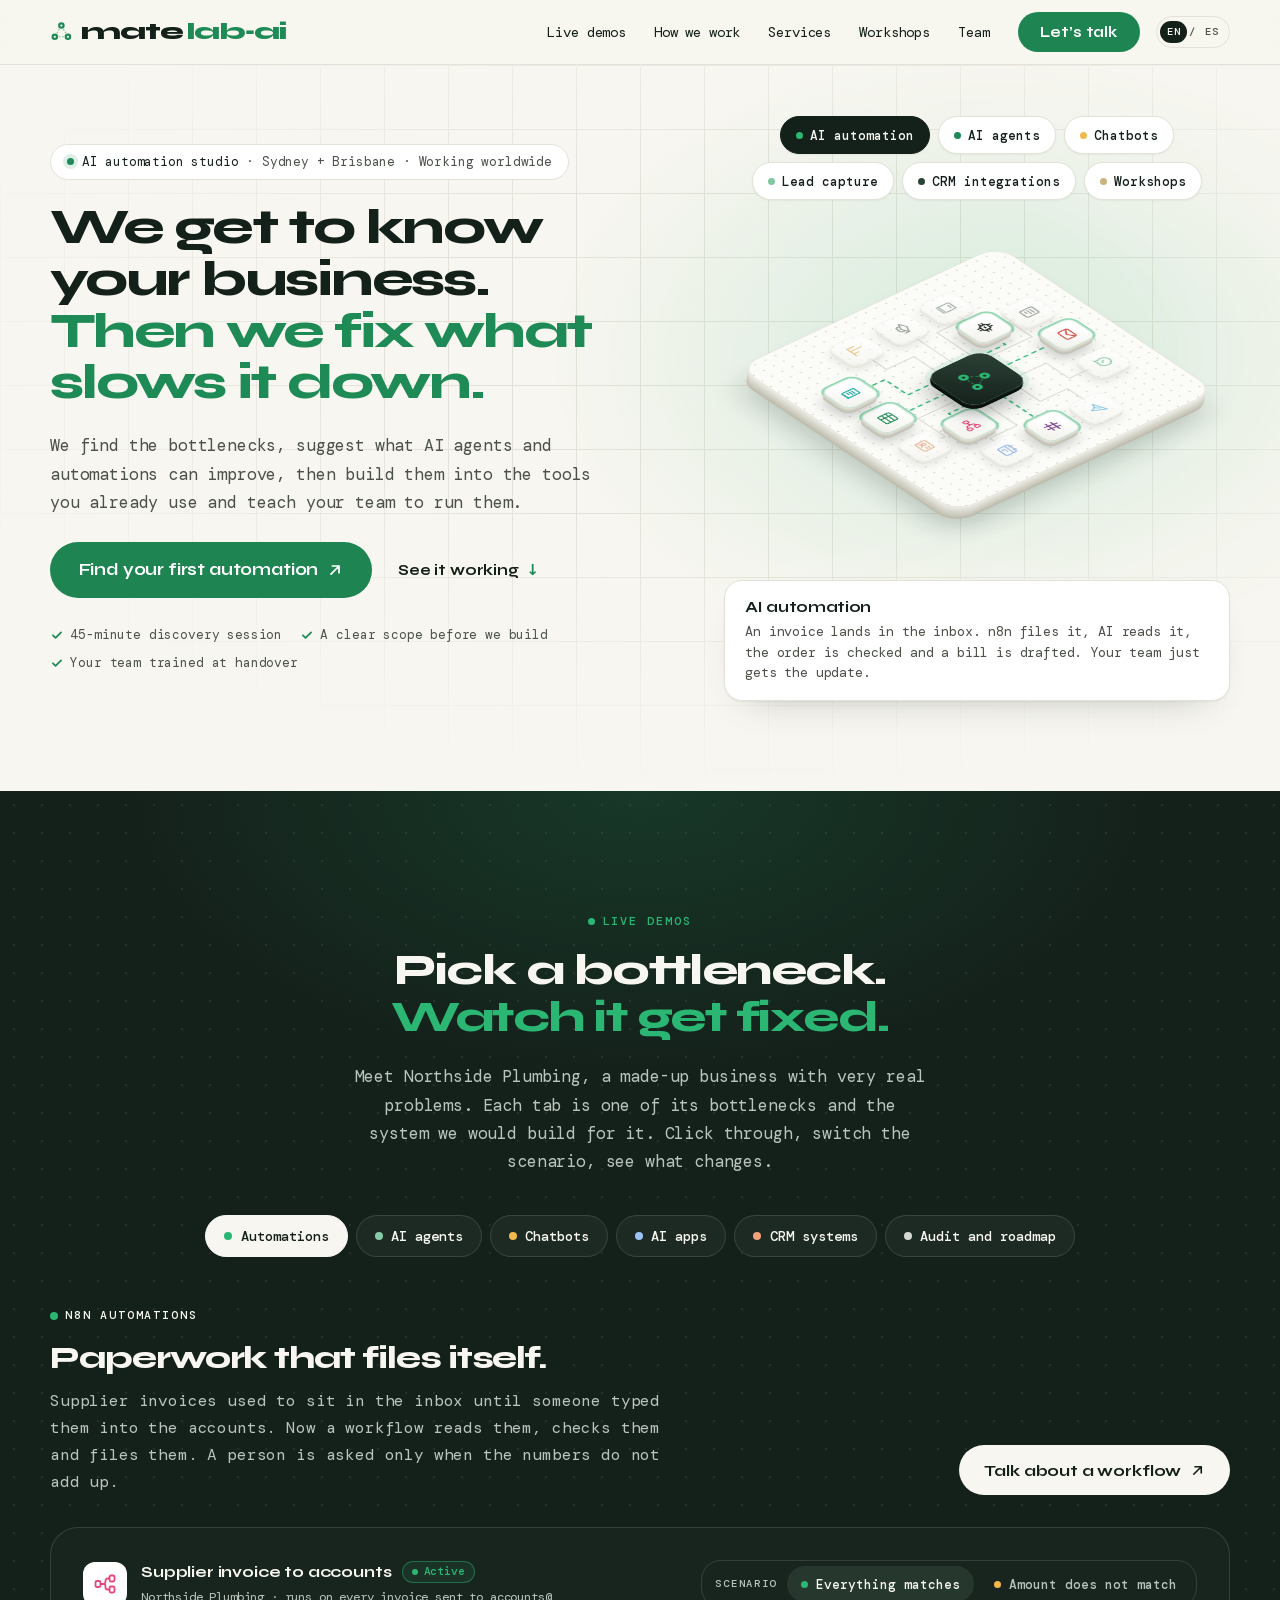
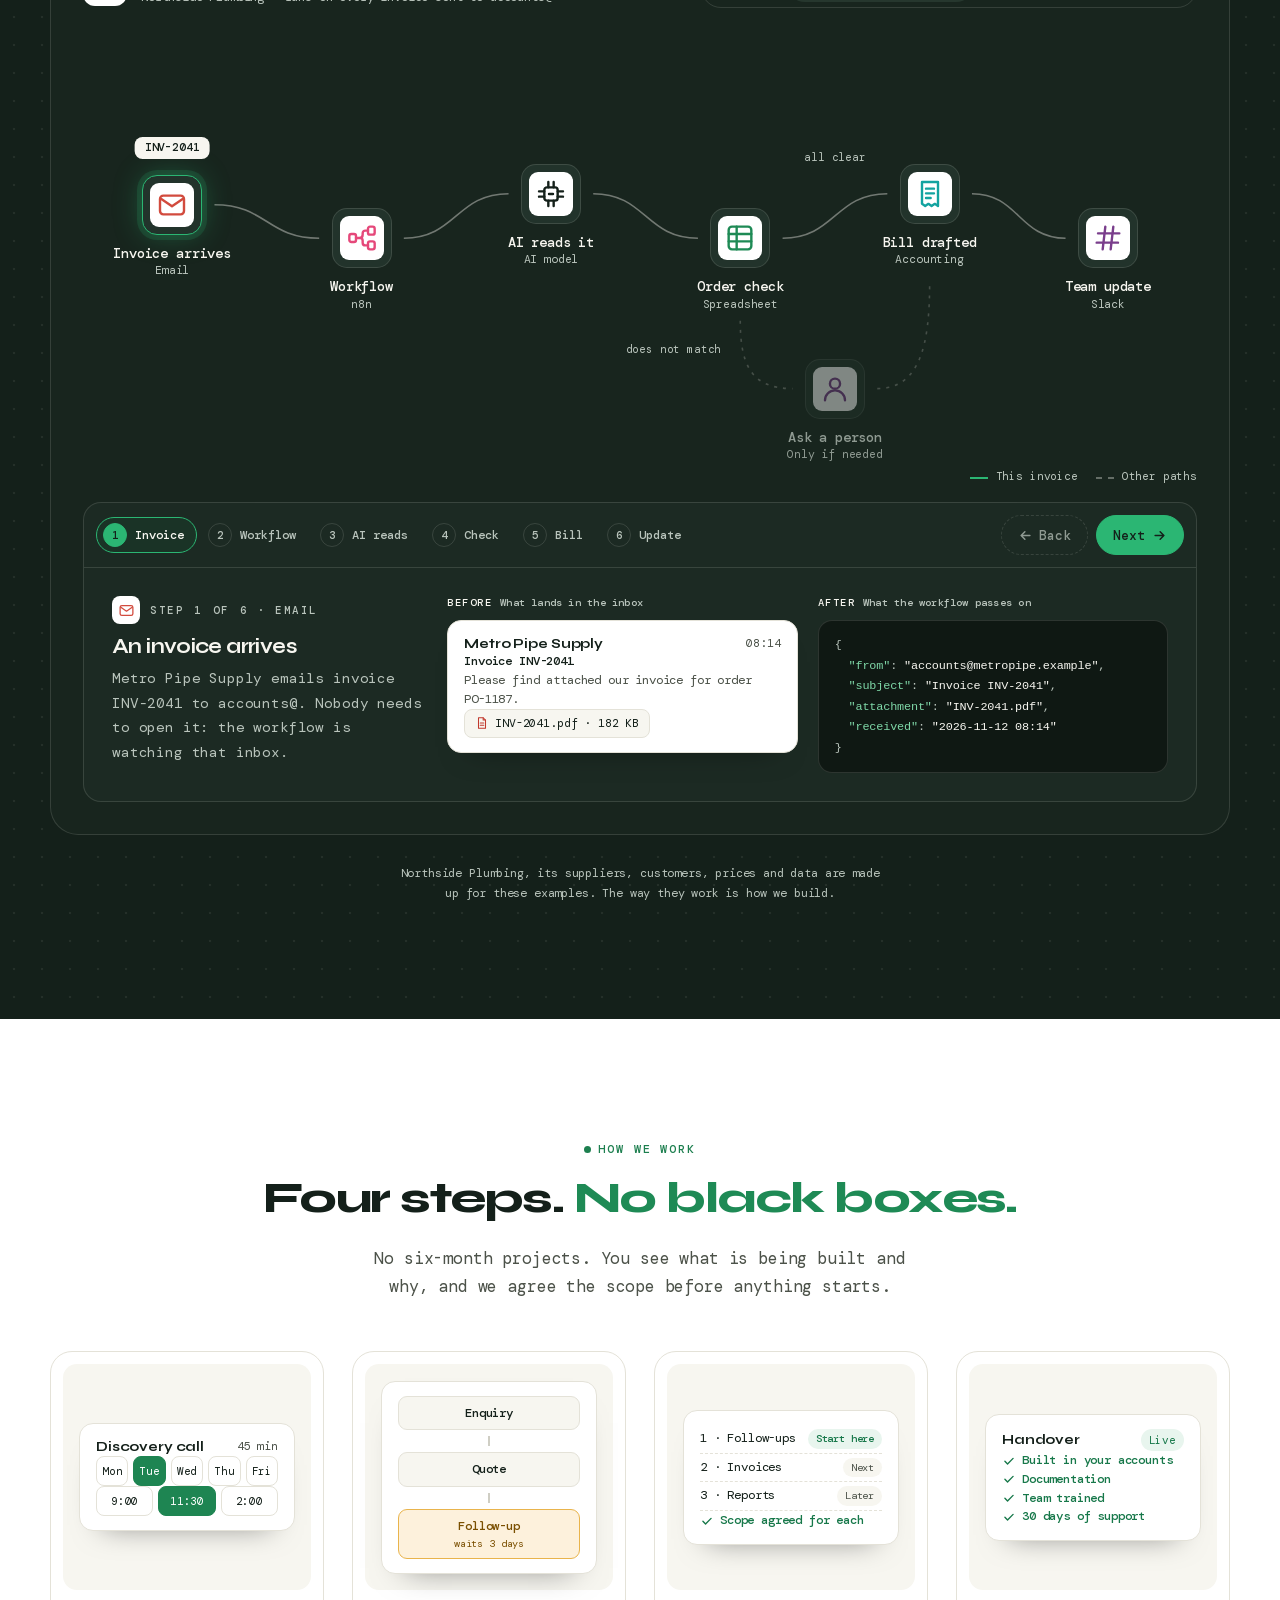
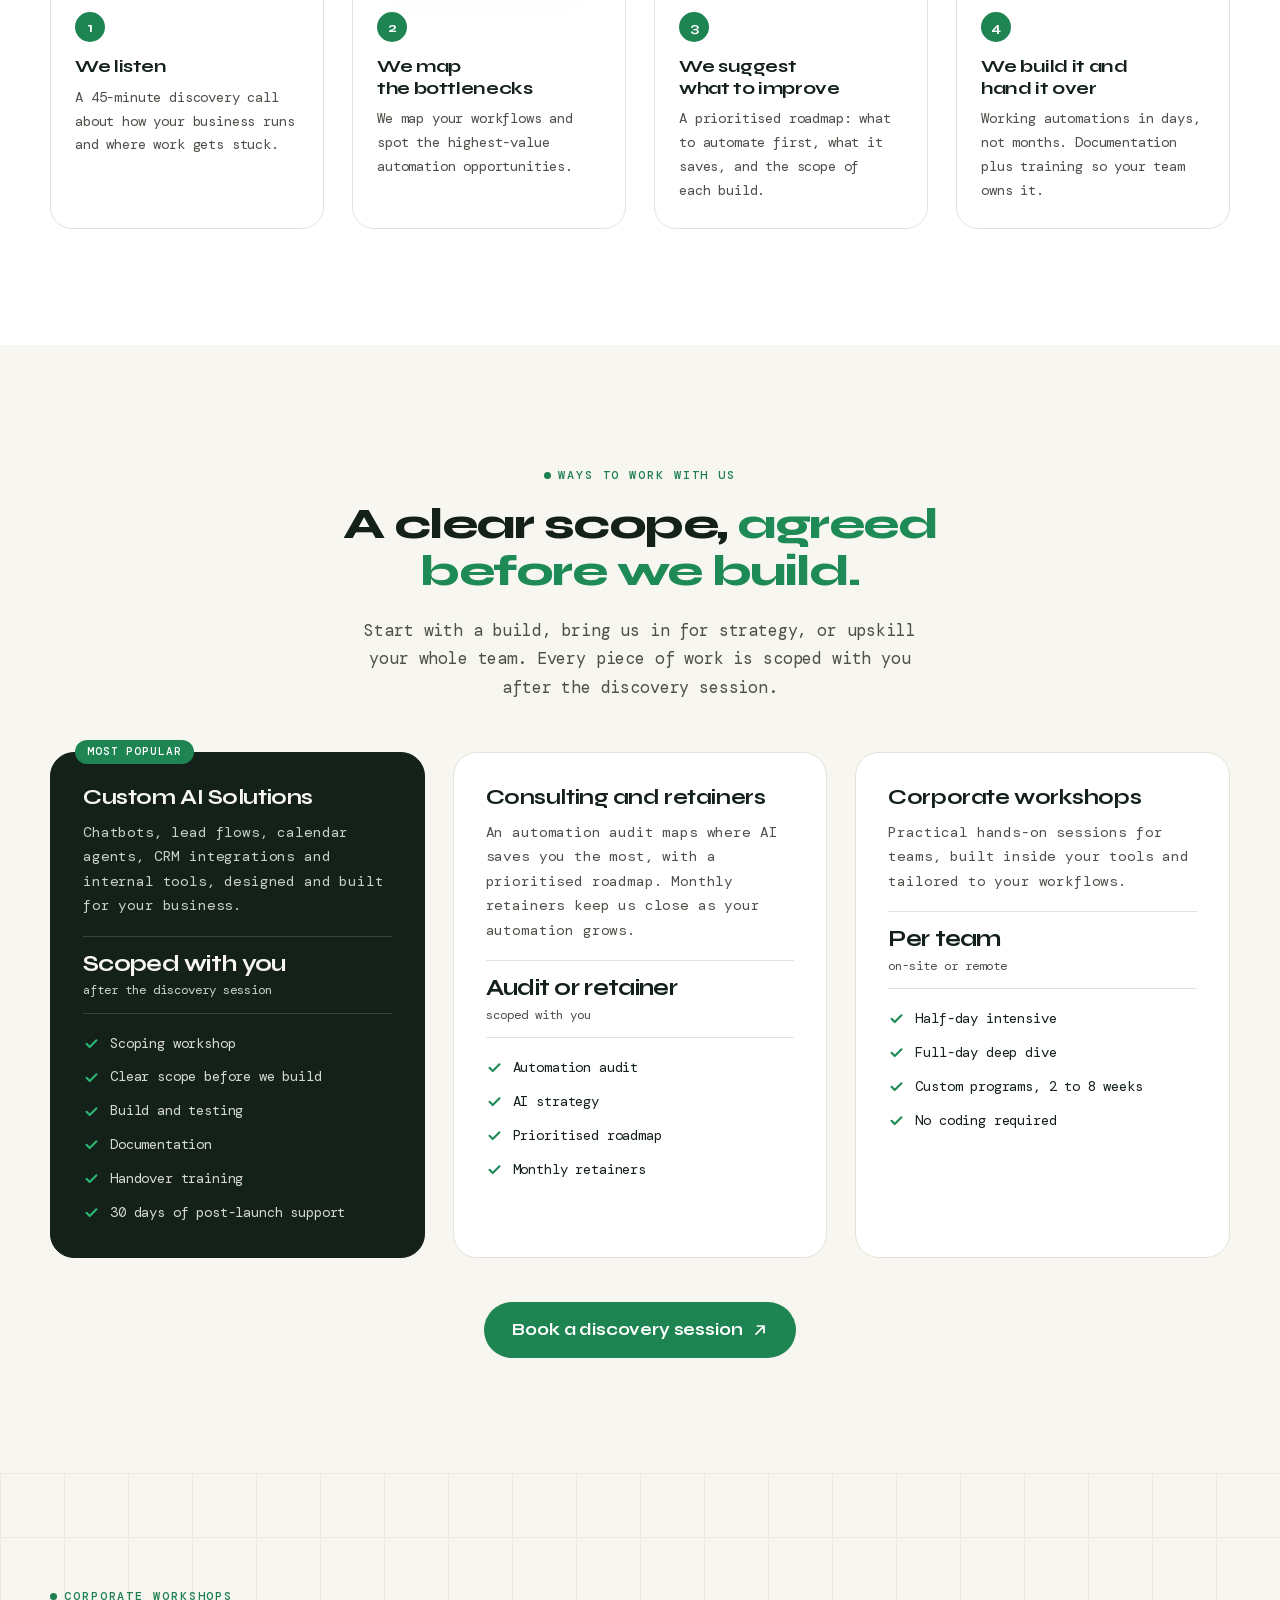
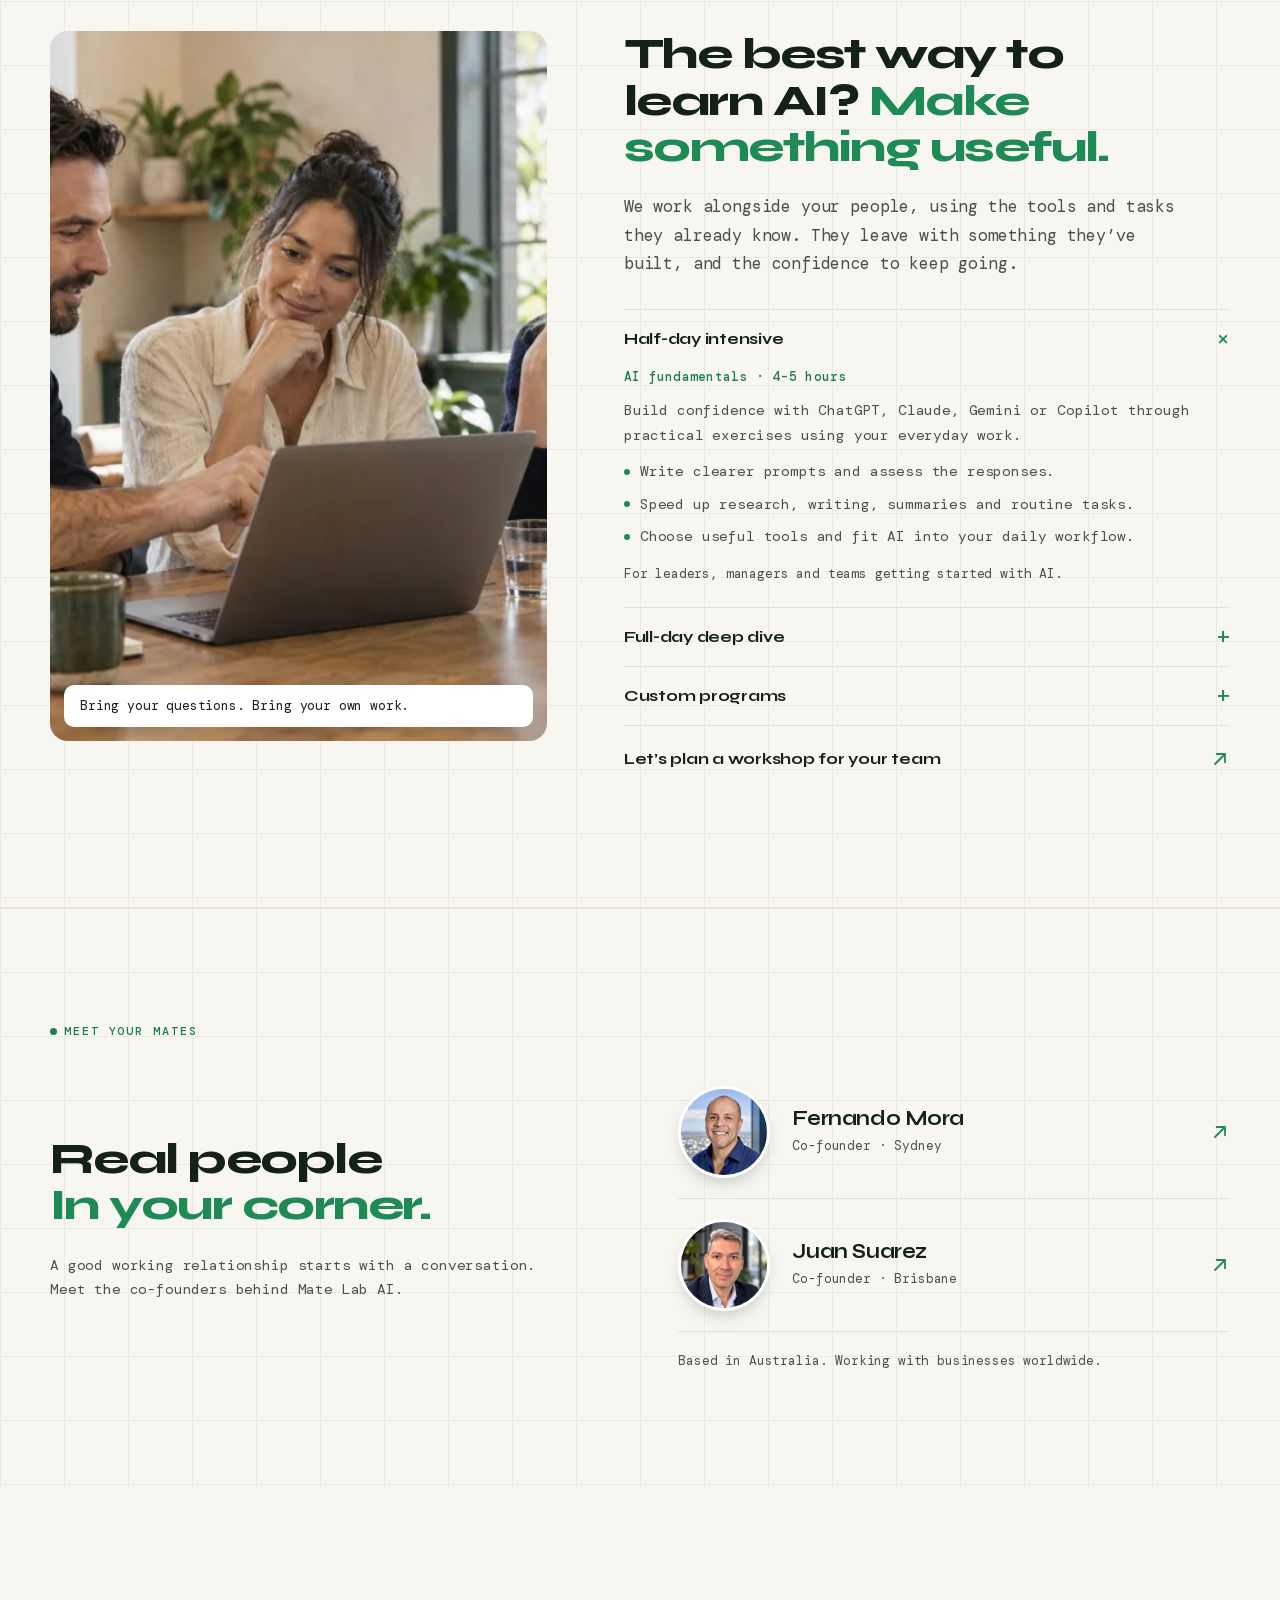
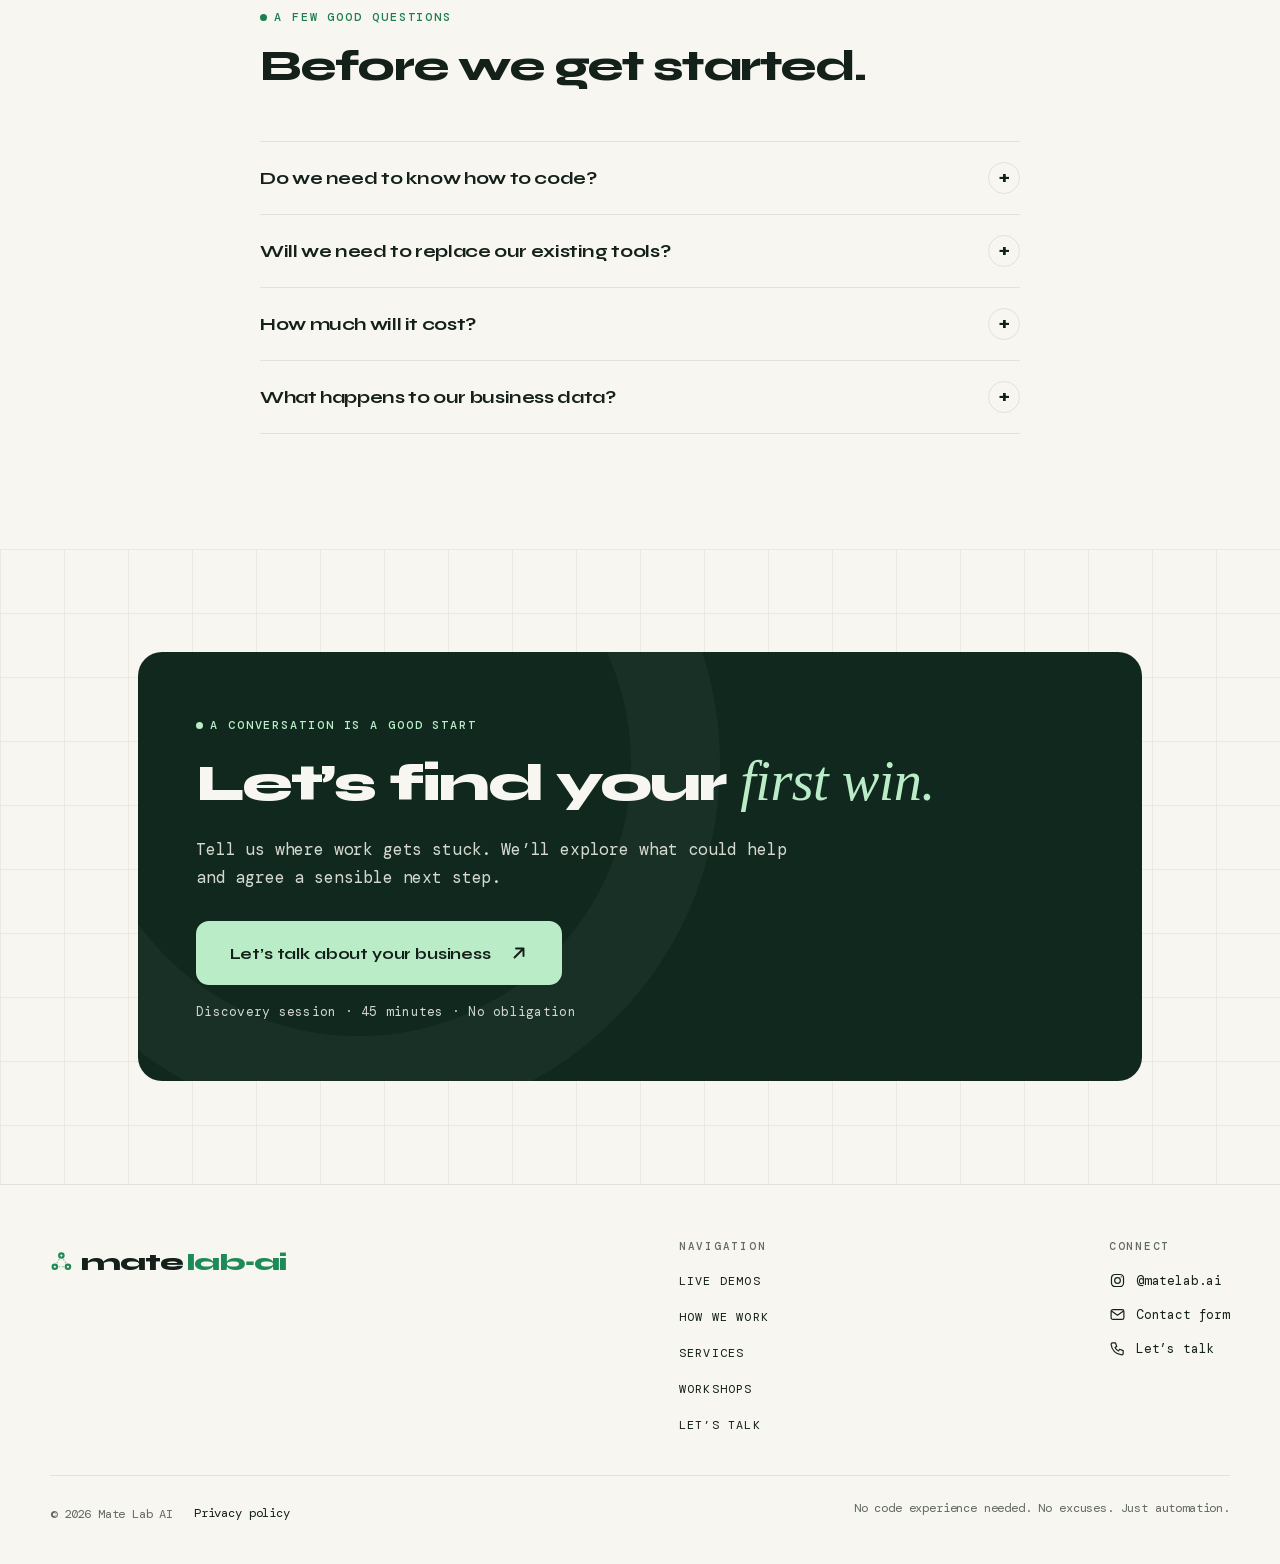
==== commit 78eb8c61: "Ringed logo nodes again; hero board follows the mouse, thicker plate Co-Authored-By: Claude Opus 5.5" ====
--- a/index.html
+++ b/index.html
@@ -36,7 +36,7 @@
 @font-face{font-family:'DM Mono';font-style:normal;font-weight:500;font-display:swap;src:url(./fuentes/dm-mono-latin.0e263db5.woff2) format('woff2');unicode-range:U+0000-00FF, U+0131, U+0152-0153, U+02BB-02BC, U+02C6, U+02DA, U+02DC, U+0304, U+0308, U+0329, U+2000-206F, U+20AC, U+2122, U+2191, U+2193, U+2212, U+2215, U+FEFF, U+FFFD}
 @font-face{font-family:'Syne';font-style:normal;font-weight:700 800;font-display:swap;src:url(./fuentes/syne-latin-ext.79bc8392.woff2) format('woff2');unicode-range:U+0100-02BA, U+02BD-02C5, U+02C7-02CC, U+02CE-02D7, U+02DD-02FF, U+0304, U+0308, U+0329, U+1D00-1DBF, U+1E00-1E9F, U+1EF2-1EFF, U+2020, U+20A0-20AB, U+20AD-20C4, U+2113, U+2C60-2C7F, U+A720-A7FF}
 @font-face{font-family:'Syne';font-style:normal;font-weight:700 800;font-display:swap;src:url(./fuentes/syne-latin.cfff4120.woff2) format('woff2');unicode-range:U+0000-00FF, U+0131, U+0152-0153, U+02BB-02BC, U+02C6, U+02DA, U+02DC, U+0304, U+0308, U+0329, U+2000-206F, U+20AC, U+2122, U+2191, U+2193, U+2212, U+2215, U+FEFF, U+FFFD}</style>
-<link rel="stylesheet" href="./css/sitio.e54113bc.css">
+<link rel="stylesheet" href="./css/sitio.6199d873.css">
 <style>:root{--primario:#1E8A55;--secundario:#2BB673;--tinta:#14201A;--fondo:#F7F6F0;--sobre-primario:#FFFFFF;--primario-boton:#1E8552;--sobre-secundario:#14201A;--secundario-boton:#2BB673;--escenario-a:#4BA177;--escenario-b:#2BB673;--sobre-escenario:#14201A;--primario-texto:#1D7F4F;--secundario-texto:#227A4F;--fuente-texto:'DM Mono', system-ui, -apple-system, 'Segoe UI', Roboto, 'Helvetica Neue', Arial, sans-serif;--fuente-titulos:'Syne', system-ui, -apple-system, 'Segoe UI', Roboto, 'Helvetica Neue', Arial, sans-serif}</style>
 <script>document.documentElement.classList.add('js');setTimeout(function(){if(!window.SITIO_LISTO)document.documentElement.classList.remove('js')},3000);window.SITIO={"nombre":"Mate Lab AI","whatsapp":null,"mensaje_whatsapp":"","formulario":{"destino":"whatsapp","webhook":null},"pixel":false};</script>
 <script type="application/ld+json">{"@context":"https://schema.org","@graph":[{"@type":"ProfessionalService","@id":"https://matelabai.com.au/#negocio","name":"Mate Lab AI","url":"https://matelabai.com.au/","description":"We learn how your business runs, find the bottlenecks and fix them with AI agents, chatbots and n8n automations, then train your team to run them. Sydney and Brisbane.","email":"info@matelabai.com.au","image":["https://matelabai.com.au/img/social-social.df6d7ce9.jpg"],"logo":"https://matelabai.com.au/icono-512.png","sameAs":["https://instagram.com/matelab.ai"]},{"@type":"WebSite","@id":"https://matelabai.com.au/#sitio","url":"https://matelabai.com.au/","name":"Mate Lab AI","inLanguage":"en-AU","publisher":{"@id":"https://matelabai.com.au/#negocio"}}]}</script>
@@ -79,7 +79,7 @@
     <a class="marca" href="./" aria-label="Mate Lab AI, home">
   <svg class="marca-arbol" viewBox="0 0 52 52" fill="none" aria-hidden="true" focusable="false">
     <g class="arbol-lineas"><line x1="21.46" y1="20.92" x2="15.54" y2="31.08"/><line x1="30.54" y1="20.92" x2="36.46" y2="31.08"/><line x1="20" y1="38.85" x2="32" y2="38.85"/></g>
-    <g class="arbol-nodos"><circle cx="26" cy="13.15" r="7.5"/><circle cx="11" cy="38.85" r="7.5"/><circle cx="41" cy="38.85" r="7.5"/></g>
+    <g class="arbol-nodos"><circle cx="26" cy="13.15" r="5.0625"/><circle cx="11" cy="38.85" r="5.0625"/><circle cx="41" cy="38.85" r="5.0625"/></g>
   </svg>
   <span class="marca-palabra" aria-hidden="true"><span class="mate">mate</span><span class="lab">lab‑ai</span></span>
 </a>
@@ -161,7 +161,7 @@
             <span class="tecla tecla-centro">
               <svg class="marca-arbol" viewBox="0 0 52 52" fill="none" focusable="false">
                 <g class="arbol-lineas"><line x1="21.46" y1="20.92" x2="15.54" y2="31.08"/><line x1="30.54" y1="20.92" x2="36.46" y2="31.08"/><line x1="20" y1="38.85" x2="32" y2="38.85"/></g>
-                <g class="arbol-nodos"><circle cx="26" cy="13.15" r="7.5"/><circle cx="11" cy="38.85" r="7.5"/><circle cx="41" cy="38.85" r="7.5"/></g>
+                <g class="arbol-nodos"><circle cx="26" cy="13.15" r="5.0625"/><circle cx="11" cy="38.85" r="5.0625"/><circle cx="41" cy="38.85" r="5.0625"/></g>
               </svg>
             </span>
           </div>
@@ -1154,7 +1154,7 @@
         <a class="marca" href="./" aria-label="Mate Lab AI, home">
   <svg class="marca-arbol" viewBox="0 0 52 52" fill="none" aria-hidden="true" focusable="false">
     <g class="arbol-lineas"><line x1="21.46" y1="20.92" x2="15.54" y2="31.08"/><line x1="30.54" y1="20.92" x2="36.46" y2="31.08"/><line x1="20" y1="38.85" x2="32" y2="38.85"/></g>
-    <g class="arbol-nodos"><circle cx="26" cy="13.15" r="7.5"/><circle cx="11" cy="38.85" r="7.5"/><circle cx="41" cy="38.85" r="7.5"/></g>
+    <g class="arbol-nodos"><circle cx="26" cy="13.15" r="5.0625"/><circle cx="11" cy="38.85" r="5.0625"/><circle cx="41" cy="38.85" r="5.0625"/></g>
   </svg>
   <span class="marca-palabra" aria-hidden="true"><span class="mate">mate</span><span class="lab">lab‑ai</span></span>
 </a>
@@ -1186,6 +1186,6 @@
   </div>
 </footer>
 
-<script src="./js/sitio.dea22abf.js" defer></script>
+<script src="./js/sitio.fa6b5da5.js" defer></script>
 </body>
 </html>
--- a/css/sitio.6199d873.css
+++ b/css/sitio.6199d873.css
@@ -0,0 +1 @@
+:root{--margen: clamp(16px, 4.5vw, 44px);--ancho: 1180px;--hueco: clamp(16px, 2.4vw, 28px);--radio: 24px;--radio-chico: 16px;--radio-boton: 999px;--borde: 1px solid color-mix(in oklab, var(--tinta) 10%, transparent);--borde-boton: 0 solid transparent;--sombra: 0 1px 2px rgb(0 0 0 / .04), 0 10px 30px -12px rgb(0 0 0 / .14);--sombra-alta: 0 2px 4px rgb(0 0 0 / .05), 0 24px 48px -18px rgb(0 0 0 / .22);--sombra-boton: 0 8px 22px -10px color-mix(in oklab, var(--primario) 70%, transparent);--suave: color-mix(in oklab, var(--primario) 9%, var(--fondo));--suave-2: color-mix(in oklab, var(--secundario) 10%, var(--fondo));--tinta-suave: color-mix(in oklab, var(--tinta) 72%, var(--fondo));--linea: color-mix(in oklab, var(--tinta) 12%, var(--fondo));--tarjeta: color-mix(in oklab, var(--tinta) 2.5%, var(--fondo));--curva: cubic-bezier(.2, .7, .2, 1);--alto-barra: 68px}[data-estilo="calido"]{--radio: 20px;--radio-chico: 14px;--radio-boton: 14px;--borde: 2.5px solid var(--tinta);--borde-boton: 2.5px solid var(--tinta);--sombra: 5px 5px 0 var(--tinta);--sombra-alta: 8px 8px 0 var(--tinta);--sombra-boton: 4px 4px 0 var(--tinta);--tarjeta: var(--fondo)}[data-estilo="sobrio"]{--radio: 6px;--radio-chico: 4px;--radio-boton: 6px;--borde: 1px solid var(--linea);--sombra: none;--sombra-alta: 0 12px 32px -20px rgb(0 0 0 / .25);--sombra-boton: none}[data-estilo="apple"]{--radio: 28px;--radio-chico: 18px;--radio-boton: 980px;--borde: 0 solid transparent;--sombra: 0 1px 2px rgb(0 0 0 / .03), 0 18px 40px -28px rgb(0 0 0 / .24);--sombra-alta: 0 34px 64px -36px rgb(0 0 0 / .34);--sombra-boton: 0 12px 26px -14px color-mix(in oklab, var(--primario) 75%, transparent);--suave: #f5f5f7;--suave-2: #f5f5f7;--tarjeta: #f5f5f7;--linea: #d2d2d7}html[data-estilo="apple"]{--fuente-titulos: -apple-system, BlinkMacSystemFont, "SF Pro Display", "SF Pro Text", "Inter", "Helvetica Neue", Arial, sans-serif;--fuente-texto: -apple-system, BlinkMacSystemFont, "SF Pro Text", "SF Pro Display", "Inter", "Helvetica Neue", Arial, sans-serif}*, *::before, *::after{box-sizing: border-box}html{-webkit-text-size-adjust: 100%;text-size-adjust: 100%;scroll-behavior: smooth;scroll-padding-top: calc(var(--alto-barra) + 16px);overflow-x: clip}body{margin: 0;overflow-x: clip;background: var(--fondo);color: var(--tinta);font-family: var(--fuente-texto);font-size: 1.0625rem;line-height: 1.6;-webkit-font-smoothing: antialiased;text-rendering: optimizeLegibility;overflow-wrap: break-word}img, svg, video{max-width: 100%;height: auto;display: block}a{color: var(--primario-texto);text-underline-offset: .18em;text-decoration-thickness: .08em;overflow-wrap: anywhere}a:hover{text-decoration-thickness: .14em}:focus-visible{outline: 3px solid var(--primario-texto);outline-offset: 3px;border-radius: 6px}::selection{background: color-mix(in oklab, var(--primario) 30%, transparent)}h1, h2, h3, h4{font-family: var(--fuente-titulos);color: var(--tinta);margin: 0 0 .5em;font-weight: 800;line-height: 1.06;letter-spacing: -.03em;text-wrap: balance}h1, .titulo-gigante{font-size: clamp(2.35rem, 6.4vw, 5.25rem);letter-spacing: -.04em;line-height: 1.02}h2{font-size: clamp(1.85rem, 4.6vw, 3.5rem)}h3{font-size: clamp(1.2rem, 1.9vw, 1.5rem);line-height: 1.2;letter-spacing: -.015em}p{margin: 0 0 1em;text-wrap: pretty}ul, ol{padding-left: 1.2em}strong{font-weight: 700}.contenedor{width: min(var(--ancho), 100% - 2 * var(--margen));margin-inline: auto}.angosto{max-width: 760px}.centrado{text-align: center;margin-inline: auto}.seccion{padding-block: clamp(72px, 10vw, 136px)}.seccion-suave{background: var(--suave)}.seccion-escenario{padding-block: clamp(20px, 4vw, 56px)}.solo-lectores, .saltar:not(:focus){position: absolute !important;width: 1px;height: 1px;overflow: hidden;clip-path: inset(50%);white-space: nowrap}.saltar:focus{position: fixed;top: 12px;left: 12px;z-index: 100;padding: 12px 18px;background: var(--tinta);color: var(--fondo);border-radius: 10px;text-decoration: none;font-weight: 700}.antetitulo{display: inline-flex;align-items: center;gap: .55em;font-size: .9rem;font-weight: 700;letter-spacing: .02em;color: var(--primario-texto);margin-bottom: 1.1rem}.antetitulo::before{content: "";width: .55em;height: .55em;border-radius: 50%;background: var(--primario);box-shadow: 0 0 0 4px color-mix(in oklab, var(--primario) 22%, transparent)}.bajada{font-size: clamp(1.1rem, 1.6vw, 1.35rem);color: var(--tinta-suave);max-width: 60ch}.centrado .bajada{margin-inline: auto}.resaltado{background: linear-gradient(100deg, var(--primario-texto), var(--secundario-texto));-webkit-background-clip: text;background-clip: text;color: transparent}.encabezado-seccion{max-width: 820px;margin-bottom: clamp(36px, 5vw, 64px)}.encabezado-seccion.centrado{margin-inline: auto}.botones{display: flex;flex-wrap: wrap;gap: 12px;align-items: center}.centrado .botones{justify-content: center}.boton{display: inline-flex;align-items: center;justify-content: center;gap: .55em;min-height: 52px;padding: .8em 1.55em;border-radius: var(--radio-boton);border: var(--borde-boton);font: 700 1.05rem/1.1 var(--fuente-texto);text-decoration: none;white-space: nowrap;cursor: pointer;transition: transform .2s var(--curva), box-shadow .2s var(--curva), background-color .2s}.boton svg{width: 1.25em;height: 1.25em;flex: none}.boton:hover{transform: translateY(-2px)}.boton:active{transform: translateY(1px)}.boton-principal{background: var(--primario-boton);color: var(--sobre-primario);box-shadow: var(--sombra-boton)}.boton-secundario{background: color-mix(in oklab, var(--tinta) 6%, transparent);color: var(--tinta)}[data-estilo="calido"] .boton-secundario{background: var(--fondo);box-shadow: var(--sombra-boton)}.boton-whatsapp{background: #25D366;color: #08260F;box-shadow: 0 8px 22px -10px rgb(37 211 102 / .7)}[data-estilo="calido"] .boton-whatsapp{box-shadow: var(--sombra-boton)}.boton-grande{min-height: 60px;font-size: clamp(.98rem, 3.6vw, 1.12rem);padding-inline: clamp(1.1em, 4vw, 1.9em)}.nota-boton{font-size: .92rem;color: var(--tinta-suave);margin-top: .9rem}.barra{position: sticky;top: 0;z-index: 40;isolation: isolate;border-bottom: 1px solid color-mix(in oklab, var(--tinta) 7%, transparent)}.barra::before{content: "";position: absolute;inset: 0;z-index: -1;background: color-mix(in oklab, var(--fondo) 82%, transparent);-webkit-backdrop-filter: saturate(1.8) blur(16px);backdrop-filter: saturate(1.8) blur(16px)}[data-estilo="calido"] .barra{border-bottom: 2.5px solid var(--tinta)}[data-estilo="calido"] .barra::before{background: var(--fondo)}.barra-dentro{display: flex;align-items: center;justify-content: space-between;gap: 16px;min-height: var(--alto-barra)}.marca{display: inline-flex;align-items: center;gap: 10px;min-height: 44px;font: 800 1.12rem/1 var(--fuente-titulos);letter-spacing: -.02em;color: var(--tinta);text-decoration: none}.marca img{width: 34px;height: 34px}.menu{display: flex;align-items: center;gap: clamp(8px, 2vw, 28px)}.menu a:not(.boton){display: inline-flex;align-items: center;min-height: 44px;color: var(--tinta);text-decoration: none;font-weight: 600;font-size: .98rem}.menu a:not(.boton):hover{color: var(--primario-texto)}.menu .boton{min-height: 44px;padding-block: .55em;font-size: .98rem}.menu-boton{display: none;width: 48px;height: 48px;border: 0;border-radius: 12px;background: color-mix(in oklab, var(--tinta) 6%, transparent);cursor: pointer;align-items: center;justify-content: center;flex-direction: column;gap: 6px}.menu-boton span{display: block;width: 20px;height: 2px;background: var(--tinta);border-radius: 2px;transition: transform .25s var(--curva)}.menu-boton[aria-expanded="true"] span:first-child{transform: translateY(4px) rotate(45deg)}.menu-boton[aria-expanded="true"] span:last-child{transform: translateY(-4px) rotate(-45deg)}@media (max-width: 899px){.menu-boton{display: inline-flex}.menu{position: fixed;inset: var(--alto-barra) 0 0 0;z-index: 39;flex-direction: column;align-items: stretch;gap: 4px;padding: 20px var(--margen) calc(28px + env(safe-area-inset-bottom));background: var(--fondo);overflow-y: auto;visibility: hidden;opacity: 0;transform: translateY(-8px);transition: opacity .25s var(--curva), transform .25s var(--curva), visibility 0s .25s}.menu.abierto{visibility: visible;opacity: 1;transform: none;transition-delay: 0s}.menu a:not(.boton){font: 700 1.6rem/1.2 var(--fuente-titulos);padding-block: 12px;border-bottom: 1px solid var(--linea)}.menu .boton{margin-top: 18px;min-height: 56px;font-size: 1.08rem}body.menu-abierto{overflow: hidden}}.portada{padding-block: clamp(48px, 8vw, 112px) clamp(56px, 8vw, 104px);overflow: clip}.portada-dentro{display: grid;gap: clamp(36px, 5vw, 72px);align-items: center;grid-template-columns: minmax(0, 1fr)}@media (min-width: 960px){.portada-dentro{grid-template-columns: minmax(0, 1.08fr) minmax(0, .92fr)}}.portada h1{margin-bottom: .32em}.portada .bajada{margin-bottom: 1.8rem}.confianza{display: flex;flex-wrap: wrap;gap: 10px 22px;margin-top: 1.6rem;color: var(--tinta-suave);font-size: .95rem;font-weight: 600}.confianza span{display: inline-flex;align-items: center;gap: .45em}.confianza span::before{content: "✓";color: var(--primario-texto);font-weight: 800}.portada-visual{position: relative;isolation: isolate}.portada-visual::before{content: "";position: absolute;inset: 8% 6%;z-index: -1;border-radius: 50%;background: radial-gradient(closest-side, color-mix(in oklab, var(--primario) 55%, transparent), transparent), radial-gradient(closest-side, color-mix(in oklab, var(--secundario) 50%, transparent), transparent) 60% 40% / 80% 80% no-repeat;filter: blur(40px);opacity: .7}.portada-visual img, .portada-visual .ilustracion{border-radius: calc(var(--radio) + 8px);box-shadow: var(--sombra-alta);border: var(--borde)}.escenario{position: relative;isolation: isolate;overflow: clip;border-radius: clamp(24px, 4vw, 44px);padding: clamp(32px, 7vw, 96px) clamp(14px, 5vw, 88px);background: linear-gradient(135deg, var(--escenario-a), color-mix(in oklab, var(--escenario-a) 50%, var(--escenario-b)) 55%, var(--escenario-b));color: var(--sobre-escenario);border: var(--borde);box-shadow: var(--sombra-alta)}.escenario::before{content: "";position: absolute;z-index: -1;width: 140%;aspect-ratio: 1;left: -20%;top: -70%;background: conic-gradient(from 0deg, transparent, rgb(255 255 255 / .08), transparent 30%, rgb(255 255 255 / .05), transparent 60%);animation: girar 28s linear infinite}.escenario h2, .escenario h3, .escenario p, .escenario .antetitulo{color: var(--sobre-escenario)}.escenario .antetitulo::before{background: currentColor;box-shadow: none}.escenario .bajada{color: var(--sobre-escenario);opacity: .92}.escenario .boton-principal{background: var(--fondo);color: var(--tinta);box-shadow: 0 10px 30px -12px rgb(0 0 0 / .4)}.escenario .tarjeta{color: var(--tinta);padding: clamp(18px, 4.5vw, 34px)}.escenario .tarjeta :is(h2, h3, p, label, .antetitulo){color: var(--tinta)}.escenario .tarjeta .aviso-corto{color: var(--tinta-suave)}.escenario .tarjeta .boton-principal{background: var(--primario-boton);color: var(--sobre-primario)}@keyframes girar{to{transform: rotate(1turn)}}.rejilla{display: grid;gap: var(--hueco);grid-template-columns: repeat(auto-fit, minmax(min(100%, 264px), 1fr))}@media (min-width: 960px){.rejilla{grid-template-columns: repeat(3, minmax(0, 1fr))}.rejilla:has(> :nth-child(4):last-child), .rejilla:has(> :nth-child(2):last-child){grid-template-columns: repeat(2, minmax(0, 1fr))}.rejilla:has(> :only-child){grid-template-columns: minmax(0, 1fr);max-width: 760px;margin-inline: auto}}@media (min-width: 1180px){.rejilla:has(> :nth-child(4):last-child){grid-template-columns: repeat(4, minmax(0, 1fr))}}:is(.rejilla, .rejilla-2, .planes, .pasos, .numeros, .objeciones, .pie-dentro, .portada-dentro, .formulario, .campo) > *{min-width: 0}.rejilla-2{display: grid;gap: var(--hueco);grid-template-columns: repeat(auto-fit, minmax(min(100%, 380px), 1fr));align-items: center}.tarjeta{background: var(--tarjeta);border: var(--borde);border-radius: var(--radio);padding: clamp(24px, 2.8vw, 34px);box-shadow: var(--sombra);transition: transform .3s var(--curva), box-shadow .3s var(--curva)}.tarjeta:hover{transform: translateY(-4px);box-shadow: var(--sombra-alta)}.tarjeta h3{margin-bottom: .45em}.tarjeta p{color: var(--tinta-suave);margin: 0}.icono{display: grid;place-items: center;width: 56px;height: 56px;margin-bottom: 20px;border-radius: var(--radio-chico);font-size: 1.6rem;background: var(--suave);color: var(--primario-texto);border: var(--borde)}.tarjeta:nth-child(3n+2) .icono{background: var(--suave-2);color: var(--secundario-texto)}.icono svg{width: 28px;height: 28px}.dolores{display: grid;gap: 14px;list-style: none;padding: 0;margin: 0;align-self: center}.dolores li{display: flex;gap: 14px;align-items: flex-start;padding: 18px 20px;border-radius: var(--radio-chico);background: var(--tarjeta);border: var(--borde);font-weight: 600}.dolores li::before{content: "✕";flex: none;width: 28px;height: 28px;display: grid;place-items: center;border-radius: 50%;background: color-mix(in oklab, #E5484D 14%, var(--fondo));color: #B4232A;font-size: .85rem;font-weight: 800}.pasos{counter-reset: paso;display: grid;gap: var(--hueco);grid-template-columns: repeat(auto-fit, minmax(min(100%, 240px), 1fr));list-style: none;padding: 0;margin: 0}.pasos li{counter-increment: paso;position: relative;padding: 28px;border-radius: var(--radio);background: var(--tarjeta);border: var(--borde);box-shadow: var(--sombra)}.pasos li::before{content: counter(paso);display: grid;place-items: center;width: 48px;height: 48px;margin-bottom: 18px;border-radius: 50%;background: var(--primario-boton);color: var(--sobre-primario);font: 800 1.2rem/1 var(--fuente-titulos)}.pasos h3{margin-bottom: .35em}.pasos p{margin: 0;color: var(--tinta-suave)}.numeros{display: grid;gap: var(--hueco);grid-template-columns: repeat(auto-fit, minmax(min(100%, 200px), 1fr));text-align: center}.numero strong{display: block;font: 800 clamp(2.6rem, 6vw, 4.4rem)/1 var(--fuente-titulos);letter-spacing: -.04em}.numero span{display: block;margin-top: .5em;font-weight: 600;opacity: .9}.testimonio{display: flex;flex-direction: column;gap: 18px;margin: 0}.testimonio blockquote{margin: 0;font-size: 1.12rem;line-height: 1.55;color: var(--tinta)}.testimonio blockquote::before{content: "“";display: block;font: 800 3.4rem/.6 var(--fuente-titulos);color: var(--primario-texto);margin-bottom: 10px}.testimonio figcaption{display: flex;align-items: center;gap: 12px;margin-top: auto}.testimonio figcaption img, .avatar{width: 46px;height: 46px;border-radius: 50%;flex: none}.avatar{display: grid;place-items: center;background: var(--suave);color: var(--primario-texto);font-weight: 800}.testimonio cite{font-style: normal;font-weight: 700;display: block}.testimonio small{color: var(--tinta-suave)}.planes{display: grid;gap: var(--hueco);grid-template-columns: repeat(auto-fit, minmax(min(100%, 290px), 1fr));align-items: stretch}.plan{display: flex;flex-direction: column;gap: 18px;position: relative}.plan .precio{font: 800 clamp(2.4rem, 5vw, 3.3rem)/1 var(--fuente-titulos);letter-spacing: -.04em}.plan .precio small{font: 600 1rem/1 var(--fuente-texto);color: var(--tinta-suave);letter-spacing: 0}.plan ul{list-style: none;padding: 0;margin: 0;display: grid;gap: 10px}.plan li{display: flex;gap: 10px}.plan li::before{content: "✓";color: var(--primario-texto);font-weight: 800}.plan .boton{margin-top: auto}.plan-destacado{border-color: var(--primario);box-shadow: 0 0 0 2px var(--primario), var(--sombra-alta)}[data-estilo="calido"] .plan-destacado{background: var(--suave)}.etiqueta-plan{position: absolute;top: -14px;left: 50%;transform: translateX(-50%);padding: 6px 14px;border-radius: 999px;white-space: nowrap;background: var(--primario-boton);color: var(--sobre-primario);font-size: .82rem;font-weight: 800}.preguntas{display: grid;gap: 12px;max-width: 860px;margin-inline: auto}.preguntas details{border-radius: var(--radio-chico);background: var(--tarjeta);border: var(--borde)}.preguntas summary{list-style: none;cursor: pointer;display: flex;justify-content: space-between;align-items: center;gap: 16px;padding: 20px 22px;min-height: 56px;font-weight: 700;font-size: 1.08rem}.preguntas summary::-webkit-details-marker{display: none}.preguntas summary::after{content: "+";flex: none;width: 32px;height: 32px;display: grid;place-items: center;border-radius: 50%;background: var(--suave);color: var(--primario-texto);font-size: 1.3rem;font-weight: 600;transition: transform .25s var(--curva)}.preguntas details[open] summary::after{transform: rotate(45deg)}.preguntas details > div{padding: 0 22px 20px;color: var(--tinta-suave)}.preguntas details > div p:last-child{margin: 0}.escenario .pasos{grid-template-columns: minmax(0, 1fr);gap: 14px}.escenario .pasos li{display: grid;grid-template-columns: auto minmax(0, 1fr);column-gap: 16px;align-items: start;padding: clamp(18px, 3vw, 26px);background: var(--fondo);color: var(--tinta);box-shadow: 0 16px 32px -20px rgb(0 0 0 / .5)}[data-estilo="calido"] .escenario .pasos li{box-shadow: var(--sombra)}.escenario .pasos li::before{grid-row: span 2;width: 40px;height: 40px;margin: 0;font-size: 1.05rem}.escenario .pasos :is(h3, p){color: inherit}.escenario .pasos p{color: var(--tinta-suave)}.escenario + .numeros{margin-top: clamp(40px, 6vw, 72px)}.objeciones{display: grid;gap: clamp(28px, 4vw, 44px) var(--hueco);grid-template-columns: minmax(0, 1fr);list-style: none;padding: 0;margin: 0}@media (min-width: 700px){.objeciones{grid-template-columns: repeat(2, minmax(0, 1fr))}}@media (min-width: 960px){.objeciones:has(> :nth-child(3):last-child){grid-template-columns: repeat(3, minmax(0, 1fr))}}.objeciones li{padding-top: 22px;border-top: 2px solid var(--linea)}[data-estilo="calido"] .objeciones li{border-top: 2.5px solid var(--tinta)}.objeciones h3{font-size: clamp(1.3rem, 2.3vw, 1.75rem);margin-bottom: .4em}.objeciones p{margin: 0;color: var(--tinta-suave)}.garantia{display: flex;flex-wrap: wrap;align-items: center;gap: 14px 24px;max-width: 860px;margin: clamp(28px, 4vw, 48px) auto 0}.garantia .icono{margin: 0;flex: none}.garantia > div:last-child{flex: 1 1 240px;min-width: 0}.garantia h3{margin-bottom: .3em}.siguientes{counter-reset: siguiente;list-style: none;padding: 0;margin: 0 0 1.6rem;display: grid;gap: 12px}.siguientes li{counter-increment: siguiente;display: flex;gap: 12px;align-items: flex-start;font-weight: 600;line-height: 1.45}.siguientes li::before{content: counter(siguiente);flex: none;display: grid;place-items: center;width: 30px;height: 30px;border-radius: 50%;background: color-mix(in oklab, currentColor 20%, transparent);font: 800 .95rem/1 var(--fuente-titulos)}.franja{position: relative;overflow: clip;padding-block: 16px;border-block: 1px solid var(--linea);background: var(--tarjeta)}.franja-pista{display: flex;width: max-content;animation: franja 38s linear infinite}.franja-pista ul{display: flex;gap: clamp(28px, 5vw, 64px);list-style: none;margin: 0;padding: 0 clamp(14px, 2.5vw, 32px)}.franja-pista li{white-space: nowrap;font-weight: 700;color: var(--tinta-suave);display: flex;align-items: center;gap: .5em}.franja:hover .franja-pista, .franja:focus-within .franja-pista, .franja.pausada .franja-pista{animation-play-state: paused}.franja-pausa{position: absolute;right: 8px;top: 50%;transform: translateY(-50%);min-height: 32px;min-width: 32px;padding: 4px 12px;border-radius: 999px;border: var(--borde);background: var(--fondo);color: var(--tinta);font: 600 .82rem/1 var(--fuente-texto);cursor: pointer}@keyframes franja{to{transform: translateX(-50%)}}.formulario{display: grid;gap: 16px;grid-template-columns: minmax(0, 1fr)}.campo{display: grid;gap: 6px}.campo label{font-weight: 700;font-size: .98rem}.campo input, .campo select, .campo textarea{width: 100%;min-height: 54px;padding: 14px 16px;border-radius: var(--radio-chico);border: 1.5px solid var(--linea);background: var(--fondo);color: var(--tinta);font: 400 1.05rem/1.4 var(--fuente-texto)}[data-estilo="calido"] .campo input, [data-estilo="calido"] .campo select, [data-estilo="calido"] .campo textarea{border: 2.5px solid var(--tinta)}.campo textarea{min-height: 120px;resize: vertical}.campo input:focus-visible, .campo select:focus-visible, .campo textarea:focus-visible{outline: 3px solid var(--primario-texto);outline-offset: 1px;border-color: transparent}.campo [aria-invalid="true"]{border-color: #C2262E}.campo .error{color: #B4232A;font-size: .92rem;font-weight: 600;min-height: 0}.trampa{position: absolute !important;width: 1px;height: 1px;overflow: hidden;clip-path: inset(50%);white-space: nowrap}.aviso-corto{font-size: .86rem;color: var(--tinta-suave);margin: 0}.formulario .boton{width: 100%}.estado-formulario{font-weight: 700;min-height: 1.4em}.estado-formulario[data-tipo="error"]{color: #B4232A}.datos-contacto{display: grid;gap: 14px;list-style: none;padding: 0;margin: 0}.datos-contacto li{display: flex;gap: 12px;align-items: center}.datos-contacto .icono{width: 44px;height: 44px;font-size: 1.2rem;margin: 0;flex: none}.datos-contacto a{min-height: 44px;display: inline-flex;align-items: center}.pie{padding-block: 56px calc(40px + env(safe-area-inset-bottom));border-top: 1px solid var(--linea);color: var(--tinta-suave);font-size: .95rem}[data-estilo="calido"] .pie{border-top: 2.5px solid var(--tinta)}.pie-dentro{display: grid;gap: 28px;grid-template-columns: repeat(auto-fit, minmax(min(100%, 220px), 1fr))}.pie .pie-titulo{font-size: 1rem;margin-bottom: .8em;letter-spacing: 0}.pie p{margin: 0 0 .6em}.pie ul{list-style: none;padding: 0;margin: 0;display: grid;gap: 4px}.pie a{color: var(--tinta);text-decoration: none;display: inline-flex;align-items: center;min-height: 32px}.pie a:hover{color: var(--primario-texto);text-decoration: underline}.pie-final{margin-top: 36px;padding-top: 22px;border-top: 1px solid var(--linea);display: flex;flex-wrap: wrap;justify-content: space-between;gap: 12px}.whatsapp-flotante{position: fixed;z-index: 30;right: max(16px, env(safe-area-inset-right));bottom: max(16px, env(safe-area-inset-bottom));width: 60px;height: 60px;border-radius: 50%;display: grid;place-items: center;background: #25D366;color: #FFFFFF;box-shadow: 0 12px 28px -8px rgb(0 0 0 / .35);transition: transform .2s var(--curva)}.whatsapp-flotante:hover{transform: scale(1.06)}.whatsapp-flotante svg{width: 32px;height: 32px}@media (max-width: 899px){.pie{padding-bottom: calc(96px + env(safe-area-inset-bottom))}}.texto-largo{max-width: 760px}.texto-largo h2{font-size: clamp(1.35rem, 2.6vw, 1.75rem);margin-top: 2em}.texto-largo li{margin-bottom: .4em}.pagina-corta{min-height: 62vh;display: grid;place-items: center;text-align: center}.js [data-aparece]{opacity: 0;transform: translateY(26px);transition: opacity .9s var(--curva), transform .9s var(--curva);transition-delay: var(--retraso, 0ms)}.js [data-aparece].visible{opacity: 1;transform: none}.js [data-palabras] .palabra{display: inline-block;opacity: 0;transform: translateY(.45em);transition: opacity .7s var(--curva), transform .7s var(--curva);transition-delay: calc(var(--i) * 70ms)}.js [data-palabras].visible .palabra{opacity: 1;transform: none}[data-estilo="apple"] body{letter-spacing: -.016em}[data-estilo="apple"] :is(h1, h2, h3, h4){font-weight: 700;letter-spacing: -.028em}[data-estilo="apple"] :is(h1, .titulo-gigante){letter-spacing: -.036em}[data-estilo="apple"] .antetitulo{font-weight: 600;letter-spacing: -.005em;font-size: 1rem}[data-estilo="apple"] .antetitulo::before{display: none}[data-estilo="apple"] .boton{font-weight: 600}[data-estilo="apple"] .boton-secundario{background: #f5f5f7;color: var(--tinta)}[data-estilo="apple"] .seccion-suave :is(.tarjeta, .pasos li, .dolores li, .preguntas details){background: #ffffff}[data-estilo="apple"] .tarjeta, [data-estilo="apple"] .pasos li{box-shadow: none}[data-estilo="apple"] .seccion-suave :is(.tarjeta, .pasos li){box-shadow: var(--sombra)}[data-estilo="apple"] .icono{border-radius: 50%;background: color-mix(in oklab, var(--primario) 12%, #ffffff)}[data-estilo="apple"] .plan-destacado{background: #ffffff;box-shadow: 0 0 0 2px var(--primario), var(--sombra-alta)}[data-estilo="apple"] .barra::before{background: rgb(255 255 255 / .8)}[data-estilo="apple"] .portada-visual img, [data-estilo="apple"] .portada-visual .ilustracion{border-radius: 32px}[data-estilo="apple"] .franja{background: #ffffff}[data-estilo="apple"] .seccion-suave .antetitulo{color: color-mix(in oklab, var(--primario-texto) 86%, #000)}[data-estilo="apple"] :is(.tarjeta, .seccion-suave, .pieza, .preguntas details) a:not(.boton){color: color-mix(in oklab, var(--primario-texto) 86%, #000)}[data-estilo="apple"] .avatar{color: color-mix(in oklab, var(--primario-texto) 86%, #000)}[data-estilo="apple"] .escenario .tarjeta{background: #fff}.js [data-3d="girar"]{transform: perspective(1200px) rotateX(var(--rx, 0deg)) rotateY(var(--ry, 0deg)) scale(var(--esc, 1));transform-origin: 50% 65%}.js [data-3d="inclinar"]{transform: perspective(900px) rotateX(var(--ix, 0deg)) rotateY(var(--iy, 0deg));transition: transform .25s var(--curva), box-shadow .3s var(--curva)}.js [data-3d="capas"] > *{transform: translateY(var(--py, 0px))}.js [data-3d="profundidad"]{position: relative;isolation: isolate;transform: perspective(1000px) rotateX(var(--ix, 0deg)) rotateY(var(--iy, 0deg)) scale(var(--zoom, 1));transition: transform .3s var(--curva)}.js [data-3d="profundidad"]::after{content: "";position: absolute;inset: 0;border-radius: inherit;pointer-events: none;background: radial-gradient(circle at var(--lx, 50%) var(--ly, 30%), rgb(255 255 255 / .42), transparent 46%);opacity: var(--brillo, 0);transition: opacity .35s var(--curva)}.vuelta-fija{display: grid;gap: clamp(20px, 3vw, 40px);justify-items: center;text-align: center}.vuelta-fotos{position: relative;width: min(560px, 82vw);aspect-ratio: 1}.vuelta-fotos img{width: 100%;height: 100%;object-fit: contain}:root:not(.js) .vuelta-fotos img:not(:first-child){display: none}.js [data-3d="vuelta"]{height: var(--alto-vuelta, 280vh)}.js [data-3d="vuelta"] .vuelta-fija{position: sticky;top: var(--alto-barra);height: calc(100vh - var(--alto-barra));height: calc(100svh - var(--alto-barra));align-content: center}.js [data-3d="vuelta"] .vuelta-fotos img{position: absolute;inset: 0;opacity: 0}.js [data-3d="vuelta"] .vuelta-fotos img.actual{opacity: 1}.js [data-3d="vuelta"] .vuelta-textos{display: grid}.js [data-3d="vuelta"] .vuelta-textos > *{grid-area: 1 / 1;opacity: 0;transform: translateY(10px);transition: opacity .45s var(--curva), transform .45s var(--curva)}.js [data-3d="vuelta"] .vuelta-textos > .actual{opacity: 1;transform: none}[data-3d="flotar"]{animation: flotar var(--duracion, 7s) ease-in-out infinite;animation-delay: var(--retraso-flotar, 0s)}@keyframes flotar{50%{transform: translateY(-12px) rotate(var(--giro, 2.5deg))}}:is(.seccion, .portada, .escenario):has([data-3d]){overflow: clip}@media (prefers-reduced-motion: reduce){html{scroll-behavior: auto}*, *::before, *::after{animation: none !important;transition: none !important}.js [data-aparece], .js [data-palabras] .palabra{opacity: 1 !important;transform: none !important}.franja-pista{width: auto;justify-content: center}.franja-pista ul{flex-wrap: wrap;justify-content: center;row-gap: 8px}.franja-pista ul[aria-hidden="true"], .franja-pausa{display: none}[data-3d], .js [data-3d="capas"] > *{transform: none !important}.js [data-3d="vuelta"]{height: auto}.js [data-3d="vuelta"] .vuelta-fija{position: static;height: auto}.js [data-3d="vuelta"] .vuelta-fotos img:not(:first-child){display: none}.js [data-3d="vuelta"] .vuelta-fotos img:first-child{opacity: 1}.js [data-3d="vuelta"] .vuelta-textos > *{opacity: 1;transform: none;grid-area: auto}}:root{--papel: #F7F6F0;--blanco: #FFFFFF;--tinta-marca: #14201A;--tinta-honda: #22332B;--musgo: #2C4237;--verde: #1E8A55;--verde-vivo: #2BB673;--raya: #E4E2D8;--claro-sobre-tinta: #D5D8CF;--noche: #14201A;--noche-2: #18251E;--noche-3: #1C2A23;--noche-raya: rgb(247 246 240 / .13);--noche-suave: #B9C4BC;--ambar: #F2B84B;--apagado: #8F9A92;--suave: #FFFFFF;--suave-2: #FFFFFF;--tarjeta: #FFFFFF;--linea: #E4E2D8;--tinta-suave: #4C5249;--borde: 1px solid var(--raya);--radio: 24px;--radio-chico: 16px;--sombra: 0 1px 2px rgb(20 32 26 / .05), 0 18px 40px -26px rgb(20 32 26 / .3);--sombra-alta: 0 30px 60px -40px rgb(20 32 26 / .35);--sombra-boton: none;--alto-barra: 64px;--check: url("data:image/svg+xml,%3Csvg xmlns=%27http://www.w3.org/2000/svg%27 viewBox=%270 0 24 24%27 fill=%27none%27 stroke=%27black%27 stroke-width=%273%27 stroke-linecap=%27round%27 stroke-linejoin=%27round%27%3E%3Cpath d=%27m5 12.5 4.5 4.5L19 7.5%27/%3E%3C/svg%3E")}[hidden]{display: none !important}body{font-size: 1rem;line-height: 1.7;font-weight: 400;letter-spacing: -.01em;font-synthesis: none}strong, b{font-weight: 500}h1, h2, h3, h4{overflow-wrap: normal;font-weight: 700}h1, h2{font-weight: 750}h1{font-size: clamp(2.1rem, 3.9vw, 3.5rem);letter-spacing: -.045em;line-height: 1.04;margin-bottom: 0}h2{font-size: clamp(1.85rem, 3.4vw, 2.75rem);letter-spacing: -.035em;line-height: 1.07}h3{letter-spacing: -.02em;line-height: 1.15}.renglon{display: block}.verde{color: var(--verde)}.vivo{color: var(--verde-vivo)}.bajada{font-size: clamp(1rem, 1.3vw, 1.08rem);line-height: 1.7;max-width: 58ch}.seccion{padding-block: clamp(72px, 9vw, 128px)}.encabezado-seccion{max-width: 780px;margin-bottom: clamp(32px, 4vw, 56px)}.rotulo{display: inline-flex;align-items: center;gap: .6em;margin: 0 0 1.1rem;font: 500 .74rem/1.4 var(--fuente-texto);letter-spacing: .16em;text-transform: uppercase;color: var(--primario-texto)}.rotulo::before{content: "";flex: none;width: 7px;height: 7px;border-radius: 50%;background: currentColor}.num{font: 500 .78rem/1 var(--fuente-texto);letter-spacing: .12em;color: var(--primario-texto)}.sprite{position: absolute;width: 0;height: 0;overflow: hidden}@keyframes corre{to{stroke-dashoffset: -32}}@keyframes entra-paso{from{opacity: 0;transform: translateY(8px)}to{opacity: 1;transform: none}}@keyframes punto{0%, 100%{transform: none;opacity: .45}50%{transform: translateY(-4px);opacity: 1}}.boton{font: 700 clamp(.86rem, 3.9vw, 1rem)/1.1 var(--fuente-titulos);letter-spacing: -.01em;min-height: 50px}.boton-grande{min-height: 56px;font-size: clamp(.86rem, 3.9vw, 1.05rem);padding-inline: clamp(1.1em, 4vw, 1.7em)}.boton-secundario{background: var(--blanco);box-shadow: inset 0 0 0 1px var(--raya);color: var(--tinta)}.boton-claro{background: var(--papel);color: var(--tinta-marca)}.boton-claro:hover{background: var(--blanco)}.con-flecha::after{content: "";flex: none;width: .95em;height: .95em;background: currentColor;-webkit-mask: url("data:image/svg+xml,%3Csvg xmlns=%27http://www.w3.org/2000/svg%27 viewBox=%270 0 24 24%27 fill=%27none%27 stroke=%27black%27 stroke-width=%272.6%27 stroke-linecap=%27round%27 stroke-linejoin=%27round%27%3E%3Cpath d=%27M6 18 18 6M8 6h10v10%27/%3E%3C/svg%3E") center / contain no-repeat;mask: url("data:image/svg+xml,%3Csvg xmlns=%27http://www.w3.org/2000/svg%27 viewBox=%270 0 24 24%27 fill=%27none%27 stroke=%27black%27 stroke-width=%272.6%27 stroke-linecap=%27round%27 stroke-linejoin=%27round%27%3E%3Cpath d=%27M6 18 18 6M8 6h10v10%27/%3E%3C/svg%3E") center / contain no-repeat}@media (max-width: 379px){.boton{font-size: .8rem;letter-spacing: -.02em}.boton-grande{font-size: .8rem;padding-inline: 1.05em}.con-flecha::after{display: none}}.nota-boton{font-size: .8rem;letter-spacing: .02em;margin: 1rem 0 0}.enlace-flecha{display: inline-flex;align-items: center;gap: .5em;min-height: 48px;padding-inline: 8px;font: 700 .95rem/1 var(--fuente-titulos);letter-spacing: -.01em;color: var(--tinta);text-decoration: none}.enlace-flecha::after{content: "↓";font-family: var(--fuente-texto);color: var(--verde)}.enlace-flecha:hover{color: var(--verde)}.lista-check{list-style: none;margin: 0;padding: 0;display: grid;gap: 10px}.lista-check li{display: flex;gap: 10px;align-items: flex-start}.lista-check li::before{content: "";flex: none;width: 17px;height: 17px;margin-top: .22em;background: var(--verde);-webkit-mask: var(--check) center / contain no-repeat;mask: var(--check) center / contain no-repeat}.barra{border-bottom-color: var(--raya)}.marca{flex: none;align-items: flex-end;gap: .333em;min-height: 0;padding-block: 10px;font-size: 1.5rem;line-height: 1;white-space: nowrap}.marca-arbol{width: .949em;height: .949em;flex: none;transform: translateY(-.051em)}.marca-palabra{display: flex;align-items: baseline;font: 800 1em/1 var(--fuente-titulos);letter-spacing: -.04em}.marca-palabra .mate{color: var(--tinta);margin-right: .17em}.marca-palabra .lab{color: var(--verde)}.arbol-lineas{animation: flujo-marca 1.5s linear infinite}.arbol-lineas line{stroke: var(--arbol, var(--verde));stroke-width: 2.4;stroke-dasharray: 4 3.5;opacity: .55}.arbol-nodos circle{fill: none;stroke: var(--arbol, var(--verde));stroke-width: 4.875}@keyframes flujo-marca{to{stroke-dashoffset: -15px}}@media (prefers-reduced-motion: reduce){.arbol-lineas{animation: none}}.idioma{display: inline-flex;align-items: center;gap: 1px;min-height: 32px;margin-left: auto;padding: 3px;flex: none;border: 1px solid var(--raya);border-radius: 999px;font: 500 .66rem/1 var(--fuente-texto);letter-spacing: .08em;color: var(--tinta-suave);text-decoration: none;transition: border-color .2s}.idioma span{padding: 6px 7px;border-radius: 999px}.idioma span[aria-hidden]{padding: 0 1px}.idioma .actual{background: var(--tinta-marca);color: var(--papel)}.idioma:hover{border-color: var(--tinta-suave);color: var(--tinta)}@media (max-width: 479px){.barra-dentro{gap: 10px}.barra .marca{font-size: 1.17rem}.idioma{font-size: .6rem}.idioma span{padding: 5px 6px}.menu-boton{width: 44px;height: 44px}}@media (max-width: 359px){.idioma .actual, .idioma span[aria-hidden]{display: none}}:lang(es) .crm-tarjeta.seguido::after{content: "Seguimiento redactado"}@media (min-width: 1024px){:lang(es) .portada .boton-grande{font-size: clamp(.86rem, 1.2vw, 1.05rem)}}@media (max-width: 479px){:lang(es) .boton-grande{gap: .45em;padding-inline: 1.05em;font-size: clamp(.78rem, 3.5vw, .92rem)}}@media (min-width: 900px){.menu{margin-left: auto}.idioma{margin-left: 0}.menu{gap: clamp(14px, 2.2vw, 30px)}.menu a:not(.boton){font: 400 .88rem/1 var(--fuente-texto)}.menu .boton{min-height: 40px;font-size: .92rem}.menu a{white-space: nowrap}}@media (min-width: 900px) and (max-width: 1199px){.barra .marca{font-size: 1.17rem}.menu{gap: 14px}.menu a:not(.boton){font-size: .8rem;letter-spacing: -.02em}.menu .boton{padding-inline: 1.1em;font-size: .86rem}}@media (min-width: 900px) and (max-width: 999px){.barra-dentro{gap: 12px}.menu{gap: 11px}.idioma span{padding: 5px 7px}:lang(es) .menu a:not(.boton){font-size: .76rem;letter-spacing: -.03em}}.portada{position: relative;isolation: isolate;padding-block: clamp(28px, 4vw, 60px) clamp(56px, 7vw, 104px);overflow: clip}.portada::before{content: "";position: absolute;inset: 0;z-index: -1;pointer-events: none;background: radial-gradient(50% 60% at 78% 40%, rgb(43 182 115 / .16), transparent 70%), linear-gradient(var(--raya) 1px, transparent 1px) 0 0 / 64px 64px, linear-gradient(90deg, var(--raya) 1px, transparent 1px) 0 0 / 64px 64px;-webkit-mask-image: radial-gradient(85% 75% at 60% 40%, #000 35%, transparent 80%);mask-image: radial-gradient(85% 75% at 60% 40%, #000 35%, transparent 80%)}.portada .portada-dentro{grid-template-columns: minmax(0, 1fr);gap: clamp(36px, 5vw, 56px)}@media (min-width: 1024px){.portada .portada-dentro{grid-template-columns: minmax(0, 1.1fr) minmax(0, .9fr)}}.portada-dentro > *{min-width: 0}.insignia{display: inline-flex;flex-wrap: wrap;align-items: center;gap: .2em .6em;margin: 0 0 22px;padding: 8px 16px;border: 1px solid var(--raya);border-radius: 18px;background: var(--blanco);font-size: .8rem;line-height: 1.4;color: var(--tinta)}.insignia i{width: 7px;height: 7px;border-radius: 50%;background: var(--verde);box-shadow: 0 0 0 4px rgb(30 138 85 / .14)}.insignia span{color: var(--tinta-suave)}.portada .bajada{margin: 22px 0 26px}.portada .botones{gap: 10px 18px}.promesas{list-style: none;margin: 26px 0 0;padding: 0;display: flex;flex-wrap: wrap;gap: 6px 18px;font-size: .8rem;color: var(--tinta-suave)}.promesas li{display: inline-flex;align-items: center;gap: .5em}.promesas li::before{content: "";flex: none;width: 14px;height: 14px;background: var(--verde);-webkit-mask: var(--check) center / contain no-repeat;mask: var(--check) center / contain no-repeat}.tablero{display: grid;gap: 12px}.tablero-chips{display: flex;flex-wrap: wrap;justify-content: center;gap: 8px}:root:not(.js) .tablero-chips{display: none}.chip{display: inline-flex;align-items: center;gap: .55em;min-height: 38px;padding: 7px 15px;border: 1px solid var(--raya);border-radius: 999px;background: var(--blanco);color: var(--tinta);font: 500 .8rem/1.2 var(--fuente-texto);cursor: pointer;box-shadow: 0 1px 2px rgb(20 32 26 / .05);transition: background-color .25s, color .25s, border-color .25s}.chip::before{content: "";flex: none;width: 7px;height: 7px;border-radius: 50%;background: var(--c, var(--verde))}.chip:hover{border-color: #B9BDB2}.chip[aria-pressed="true"]{background: var(--tinta-marca);border-color: var(--tinta-marca);color: var(--papel)}.escena{position: relative;container-type: inline-size;width: 100%;max-width: 640px;margin-inline: auto;aspect-ratio: 1.42 / 1}.placa{position: absolute;left: 50%;top: 47%;width: 67cqw;aspect-ratio: 1;transform: translate(-50%, -50%) rotateX(var(--incl, 56deg)) rotateZ(calc(45deg + var(--giro, 0deg)));transition: transform .9s cubic-bezier(.2, .7, .2, 1);border-radius: 5cqw;border: 1px solid #E6E5DD;background-color: #FBFBF8;background-image: radial-gradient(circle, #D6D5CB .16cqw, transparent .22cqw);background-size: 2.6cqw 2.6cqw;box-shadow: .3cqw .3cqw 0 #ECEBE4, .6cqw .6cqw 0 #E6E5DD, .9cqw .9cqw 0 #E1E0D7, 1.2cqw 1.2cqw 0 #DCDBD1, 1.5cqw 1.5cqw 0 #D7D6CB, 1.8cqw 1.8cqw 0 #D2D1C6, 2.1cqw 2.1cqw 0 #CDCCC0, 2.4cqw 2.4cqw 0 #C8C7BA, 2.7cqw 2.7cqw 0 #C2C1B4, 3cqw 3cqw 0 #BBBAAD, 5.5cqw 5.5cqw 7cqw rgb(20 32 26 / .2)}@media (prefers-reduced-motion: reduce){.placa{transition: none}}.trazos{position: absolute;inset: 0;width: 100%;height: 100%;overflow: visible}.trazos path{fill: none;stroke: #D9D8CE;stroke-width: 2;stroke-linecap: round;stroke-linejoin: round;transition: stroke .4s var(--curva)}.trazos path.encendido{stroke: var(--verde-vivo);stroke-width: 3;stroke-dasharray: 7 9}.tecla{position: absolute;left: calc(var(--x) * 1%);top: calc(var(--y) * 1%);width: 13%;aspect-ratio: 1;margin: -6.5% 0 0 -6.5%;display: grid;place-items: center;border-radius: 24%;border: 1px solid #ECEBE4;background: linear-gradient(135deg, #FFFFFF 30%, #F1F0EA);color: var(--c, var(--tinta-marca));box-shadow: .18cqw .18cqw 0 #E4E3DA, .36cqw .36cqw 0 #DCDBD1, .54cqw .54cqw 0 #D5D4CA, .72cqw .72cqw 0 #CFCEC3, 1.6cqw 1.6cqw 2.4cqw rgb(20 32 26 / .16);transition: transform .45s var(--curva), box-shadow .45s var(--curva), opacity .45s var(--curva), border-color .45s}.tecla svg{width: 50%;height: 50%}.tecla.encendida{transform: translate(-.7cqw, -.7cqw);border-color: #BFE5CF;box-shadow: .18cqw .18cqw 0 #E4E3DA, .36cqw .36cqw 0 #DCDBD1, .54cqw .54cqw 0 #D5D4CA, .72cqw .72cqw 0 #CFCEC3, .9cqw .9cqw 0 #CAC9BE, 1.1cqw 1.1cqw 0 #C5C4B8, 1.3cqw 1.3cqw 0 #C0BFB3, 2.6cqw 2.6cqw 3cqw rgb(20 32 26 / .2), 0 0 0 .5cqw rgb(43 182 115 / .5)}.tablero.con-ruta .tecla:not(.encendida):not(.tecla-centro){opacity: .5}.tecla-centro{left: 50%;top: 50%;width: 22%;margin: -11% 0 0 -11%;border-radius: 22%;border-color: #2C4237;background: linear-gradient(135deg, #2C4237, #14201A);--arbol: var(--verde-vivo);box-shadow: .25cqw .25cqw 0 #101914, .5cqw .5cqw 0 #0D150F, .75cqw .75cqw 0 #0B120D, 1cqw 1cqw 0 #09100B, 3cqw 3cqw 5cqw rgb(20 32 26 / .35), 0 0 0 1.2cqw rgb(43 182 115 / .1)}.tecla-centro svg{width: 52%;height: 52%}.tablero-nota{width: min(100%, 520px);margin: 0 auto;padding: 16px 20px;border: 1px solid var(--raya);border-radius: 18px;background: var(--blanco);box-shadow: var(--sombra)}.tablero-nota p{margin: 0}.tablero-titulo{font: 700 .98rem/1.3 var(--fuente-titulos);letter-spacing: -.02em;color: var(--tinta)}.tablero-texto{margin-top: 4px !important;min-height: 3.1em;font-size: .84rem;line-height: 1.55;color: var(--tinta-suave)}.oscuro{--tinta: #F7F6F0;--tinta-suave: var(--noche-suave);--primario-texto: var(--verde-vivo);position: relative;isolation: isolate;background: var(--noche);color: var(--noche-suave)}.oscuro::before{content: "";position: absolute;inset: 0;z-index: -1;pointer-events: none;background: radial-gradient(60% 420px at 50% 0%, rgb(43 182 115 / .16), transparent 70%), radial-gradient(circle, rgb(247 246 240 / .07) 1px, transparent 1.6px) 0 0 / 28px 28px}.oscuro :focus-visible{outline-color: var(--verde-vivo)}.oscuro .bajada{color: var(--noche-suave)}.oscuro .encabezado-seccion{margin-bottom: clamp(28px, 3.4vw, 40px)}.pestanas{display: flex;flex-wrap: wrap;justify-content: center;gap: 8px;margin: 0 auto clamp(28px, 4vw, 44px)}:root:not(.js) .pestanas{display: none}.pestana{display: inline-flex;align-items: center;gap: .6em;min-height: 42px;padding: 8px 18px;border: 1px solid var(--noche-raya);border-radius: 999px;background: var(--noche-3);color: var(--papel);font: 500 .86rem/1.2 var(--fuente-texto);cursor: pointer;transition: background-color .25s, color .25s, border-color .25s}.pestana::before{content: "";flex: none;width: 8px;height: 8px;border-radius: 50%;background: var(--c)}.pestana:hover{border-color: rgb(247 246 240 / .4)}.pestana[aria-selected="true"]{background: var(--papel);border-color: var(--papel);color: var(--tinta-marca)}.panel{border-radius: 8px}.panel:focus-visible{outline-offset: 8px}:root:not(.js) .panel + .panel{margin-top: 72px;padding-top: 48px;border-top: 1px solid var(--noche-raya)}.panel-cabeza{display: grid;gap: 18px 40px;grid-template-columns: minmax(0, 1fr);align-items: end;margin-bottom: clamp(22px, 3vw, 32px)}.panel-cabeza > *{min-width: 0}@media (min-width: 900px){.panel-cabeza{grid-template-columns: minmax(0, 1fr) auto}}.panel-cabeza h3{margin: 12px 0 12px;font-size: clamp(1.55rem, 2.6vw, 1.9rem);font-weight: 750;line-height: 1.12;letter-spacing: -.035em;color: var(--papel)}.panel-cabeza p:not(.etiqueta-demo){margin: 0;max-width: 64ch;color: var(--noche-suave)}.etiqueta-demo{display: inline-flex;align-items: center;gap: .6em;margin: 0;font: 500 .72rem/1.3 var(--fuente-texto);letter-spacing: .16em;text-transform: uppercase;color: var(--papel)}.etiqueta-demo::before{content: "";flex: none;width: 8px;height: 8px;border-radius: 50%;background: var(--c)}.marco{border: 1px solid var(--noche-raya);border-radius: clamp(18px, 2.4vw, 28px);background: var(--noche-2);padding: clamp(14px, 2.6vw, 32px)}.marco-rotulo{margin: 0 0 12px;font: 500 .68rem/1.3 var(--fuente-texto);letter-spacing: .16em;text-transform: uppercase;color: var(--noche-suave)}.boton-mini{display: inline-flex;align-items: center;justify-content: center;gap: .5em;min-height: 40px;padding: 8px 16px;border: 1px solid var(--noche-raya);border-radius: 999px;background: transparent;color: var(--papel);font: 500 .82rem/1 var(--fuente-texto);white-space: nowrap;cursor: pointer;transition: background-color .2s, border-color .2s}.con-atras::before, .con-siguiente::after, .con-reinicio::before{content: "";flex: none;width: 15px;height: 15px;background: currentColor;-webkit-mask: var(--ic) center / contain no-repeat;mask: var(--ic) center / contain no-repeat}.con-atras{--ic: url("data:image/svg+xml,%3Csvg xmlns=%27http://www.w3.org/2000/svg%27 viewBox=%270 0 24 24%27 fill=%27none%27 stroke=%27black%27 stroke-width=%272.4%27 stroke-linecap=%27round%27 stroke-linejoin=%27round%27%3E%3Cpath d=%27M19 12H5M11 6l-6 6 6 6%27/%3E%3C/svg%3E")}.con-siguiente{--ic: url("data:image/svg+xml,%3Csvg xmlns=%27http://www.w3.org/2000/svg%27 viewBox=%270 0 24 24%27 fill=%27none%27 stroke=%27black%27 stroke-width=%272.4%27 stroke-linecap=%27round%27 stroke-linejoin=%27round%27%3E%3Cpath d=%27M5 12h14M13 6l6 6-6 6%27/%3E%3C/svg%3E")}.con-reinicio{--ic: url("data:image/svg+xml,%3Csvg xmlns=%27http://www.w3.org/2000/svg%27 viewBox=%270 0 24 24%27 fill=%27none%27 stroke=%27black%27 stroke-width=%272.4%27 stroke-linecap=%27round%27 stroke-linejoin=%27round%27%3E%3Cpath d=%27M20 12a8 8 0 1 1-2.6-5.9M20 4v5h-5%27/%3E%3C/svg%3E")}.boton-mini:hover{border-color: rgb(247 246 240 / .45)}.boton-mini:disabled{color: var(--apagado);border-style: dashed;cursor: default}.boton-mini-lleno{background: var(--verde-vivo);border-color: var(--verde-vivo);color: var(--tinta-marca)}.boton-mini-lleno:hover{background: #4CC98B;border-color: #4CC98B}.demos-nota{margin: 28px auto 0;max-width: 70ch;text-align: center;font-size: .74rem;color: var(--noche-suave)}.mini{--tinta: #14201A;--tinta-suave: #4C5249;color: var(--tinta);background: var(--blanco);border: 1px solid var(--raya);border-radius: 14px;padding: 14px 16px;font-size: .78rem;line-height: 1.5;box-shadow: 0 18px 30px -24px rgb(0 0 0 / .5)}.mini p{margin: 0}.mini > * + *{margin-top: 7px}.mini-linea{display: flex;justify-content: space-between;align-items: center;gap: 10px}.mini-linea b{font: 700 .86rem/1.2 var(--fuente-titulos);letter-spacing: -.01em}.mini-linea span{font-size: .72rem;color: var(--tinta-suave);white-space: nowrap}.mini-asunto{font-weight: 500}.mini-suave{color: var(--tinta-suave)}.mini-adjunto{display: inline-flex;align-items: center;gap: 6px;padding: 5px 10px;border-radius: 8px;background: var(--papel);border: 1px solid var(--raya);font-size: .72rem}.mini-adjunto svg{width: 14px;height: 14px;color: #C1392D;flex: none}.mini-fila{display: flex;justify-content: space-between;gap: 12px;padding-block: 4px;border-bottom: 1px dashed var(--raya)}.mini-fila span:last-child{text-align: right;white-space: nowrap}.mini-total{font-weight: 500;border-bottom: 0}.mini-marcada{margin-inline: -8px;padding-inline: 8px;border-radius: 6px;border-bottom-color: transparent;background: #E8F5EE}.mini-alerta{margin-inline: -8px;padding-inline: 8px;border-radius: 6px;border-bottom-color: transparent;background: #FDF1DC}.mini-ok{display: flex;align-items: center;gap: 6px;color: #17784A;font-weight: 500}.mini-ok svg{width: 14px;height: 14px;flex: none}.mini-aviso{color: #7A4F00;font-weight: 500}.mini-linea .mini-chip{padding: 3px 8px;border-radius: 999px;background: #E8F5EE;color: #17784A;font-size: .68rem}.mini-tachado{list-style: none;margin: 0;padding: 0;display: grid;gap: 7px}.mini-tachado li{color: var(--tinta-suave);text-decoration: line-through;text-decoration-color: rgb(193 57 45 / .75)}.mini-botones{display: flex;flex-wrap: wrap;gap: 6px}.mini-botones span{padding: 5px 10px;border-radius: 8px;border: 1px solid var(--raya);font-weight: 500}.mini-botones span:first-child{background: #17784A;border-color: #17784A;color: #FFFFFF}.mini-respuesta{padding: 8px 10px;border-radius: 8px;background: var(--papel)}.flujo-cabeza{display: flex;flex-wrap: wrap;justify-content: space-between;align-items: center;gap: 16px 24px}.flujo-nombre{display: flex;align-items: center;gap: 14px;min-width: 0}.flujo-icono{flex: none;display: grid;place-items: center;width: 44px;height: 44px;border-radius: 12px;background: var(--blanco);color: #E5487A}.flujo-icono svg{width: 24px;height: 24px}.flujo-titulo{margin: 0;display: flex;flex-wrap: wrap;align-items: center;gap: 6px 10px;font: 700 1rem/1.25 var(--fuente-titulos);color: var(--papel)}.estado-activo{display: inline-flex;align-items: center;gap: 6px;padding: 3px 9px;border-radius: 999px;border: 1px solid rgb(43 182 115 / .45);background: #1A3326;color: var(--verde-vivo);font: 500 .7rem/1.2 var(--fuente-texto)}.estado-activo::before{content: "";width: 6px;height: 6px;border-radius: 50%;background: currentColor}.flujo-sub{margin: 4px 0 0;font-size: .78rem;color: var(--noche-suave)}.escenarios{display: flex;flex-wrap: wrap;align-items: center;gap: 6px;padding: 5px;border: 1px solid var(--noche-raya);border-radius: 20px}.escenarios-rotulo{padding-inline: 8px 4px;font: 500 .66rem/1 var(--fuente-texto);letter-spacing: .16em;text-transform: uppercase;color: var(--noche-suave)}:root:not(.js) .escenarios{display: none}.escenario-boton{display: inline-flex;align-items: center;gap: 8px;min-height: 36px;padding: 6px 14px;border: 0;border-radius: 999px;background: transparent;color: var(--noche-suave);font: 500 .8rem/1.2 var(--fuente-texto);cursor: pointer}.escenario-boton::before{content: "";flex: none;width: 7px;height: 7px;border-radius: 50%;background: var(--verde-vivo)}.escenario-revisar::before{background: var(--ambar)}.escenario-boton[aria-pressed="true"]{background: #26372E;color: var(--papel)}.flujo-lienzo{position: relative;margin: 24px 0 18px}.flujo-lineas, .rama-texto{display: none}.nodo{position: relative;display: grid;grid-template-columns: 52px minmax(0, 1fr);column-gap: 14px;align-items: center;padding-block: 9px;transition: opacity .4s var(--curva)}.nodo + .nodo::before{content: "";position: absolute;left: 25px;top: -9px;height: 18px;border-left: 2px dashed rgb(247 246 240 / .2)}.nodo-icono{grid-row: span 2;display: grid;place-items: center;width: 52px;height: 52px;padding: 7px;border-radius: 15px;background: #22332B;border: 1px solid var(--noche-raya);transition: box-shadow .4s, border-color .4s}.nodo-icono svg{width: 100%;height: 100%;padding: 6px;border-radius: 9px;background: var(--blanco);color: var(--c)}.nodo b{align-self: end;font: 500 .86rem/1.25 var(--fuente-texto);color: var(--papel)}.nodo small{align-self: start;font-size: .72rem;line-height: 1.3;color: var(--noche-suave)}.nodo-ficha{position: absolute;right: 0;top: 50%;transform: translateY(-50%);visibility: hidden;opacity: 0;padding: 5px 10px;border-radius: 8px;background: var(--papel);color: var(--tinta-marca);font: 500 .72rem/1 var(--fuente-texto);white-space: nowrap;transition: opacity .35s, visibility 0s .35s}.nodo.activo .nodo-ficha{visibility: visible;opacity: 1;transition-delay: 0s}.nodo.fuera .nodo-icono{opacity: .45}.nodo.fuera b, .nodo.fuera small{color: var(--apagado)}.nodo.hecho .nodo-icono{border-color: rgb(43 182 115 / .6)}.nodo.activo .nodo-icono{border-color: var(--verde-vivo);box-shadow: 0 0 0 5px rgb(43 182 115 / .16), 0 0 28px rgb(43 182 115 / .35)}[data-escenario="revisar"] .nodo-rama.activo .nodo-icono{border-color: var(--ambar);box-shadow: 0 0 0 5px rgb(242 184 75 / .16), 0 0 28px rgb(242 184 75 / .3)}.flujo-lineas path{fill: none;stroke: rgb(247 246 240 / .2);stroke-width: 1.6;stroke-dasharray: 3 6;vector-effect: non-scaling-stroke;transition: stroke .4s}.flujo-lineas path.en-ruta{stroke: rgb(247 246 240 / .4);stroke-dasharray: none}.flujo-lineas path.recorrido{stroke: var(--verde-vivo);stroke-width: 2.4;stroke-dasharray: 9 7}[data-escenario="revisar"] .flujo-lineas path.recorrido:is([data-tramo="hoja-persona"], [data-tramo="persona-cuentas"]){stroke: var(--ambar)}.flujo-leyenda{display: none}@media (min-width: 900px){.flujo-lienzo{aspect-ratio: 1000 / 360;margin: 52px 0 6px}.flujo-lineas{display: block;position: absolute;inset: 0;width: 100%;height: 100%;overflow: visible}.flujo-lienzo .nodo{position: absolute;left: calc(var(--x) * 1%);top: calc(var(--y) * 1%);width: 132px;margin: -30px 0 0 -66px;display: flex;flex-direction: column;align-items: center;gap: 2px;padding: 0;text-align: center}.nodo + .nodo::before{display: none}.flujo-lienzo .nodo b, .flujo-lienzo .nodo small{align-self: center}.flujo-lienzo .nodo-icono{width: 60px;height: 60px;margin-bottom: 8px}.nodo-ficha{right: auto;top: -38px;left: 50%;transform: translate(-50%, 6px);transition: opacity .35s, transform .35s var(--curva), visibility 0s .35s}.nodo.activo .nodo-ficha{transform: translate(-50%, 0)}.rama-texto{display: block;position: absolute;left: calc(var(--x) * 1%);top: calc(var(--y) * 1%);transform: translate(-50%, -50%);font-size: .68rem;color: var(--noche-suave);white-space: nowrap}.flujo-leyenda{display: flex;justify-content: flex-end;gap: 18px;margin: 0 0 16px;font-size: .7rem;color: var(--noche-suave)}.ley-ruta::before, .ley-otra::before{content: "";display: inline-block;width: 18px;margin-right: 8px;vertical-align: middle}.ley-ruta::before{border-top: 2px solid var(--verde-vivo)}.ley-otra::before{border-top: 2px dashed rgb(247 246 240 / .35)}}.flujo-control{display: flex;flex-wrap: wrap;justify-content: space-between;align-items: center;gap: 12px;padding: 12px;border: 1px solid var(--noche-raya);border-bottom: 0;border-radius: 18px 18px 0 0;background: var(--noche-3)}:root:not(.js) .flujo-control{display: none}.pasos-barra{list-style: none;margin: 0;padding: 0;display: flex;flex-wrap: wrap;gap: 4px}.paso-boton{display: inline-flex;align-items: center;gap: 8px;min-height: 36px;padding: 5px 12px 5px 6px;border: 1px solid transparent;border-radius: 999px;background: transparent;color: var(--noche-suave);font: 500 .76rem/1 var(--fuente-texto);white-space: nowrap;cursor: pointer}.paso-boton::before{content: attr(data-n);flex: none;display: grid;place-items: center;width: 24px;height: 24px;border-radius: 50%;border: 1px solid var(--noche-raya);font-size: .7rem}.paso-boton.hecho::before{background: #1A3326;border-color: rgb(43 182 115 / .5);color: var(--verde-vivo)}.paso-boton[aria-current="step"]{border-color: var(--verde-vivo);background: #1A3326;color: var(--papel)}.paso-boton[aria-current="step"]::before{background: var(--verde-vivo);border-color: var(--verde-vivo);color: var(--tinta-marca)}.pasos-botones{display: flex;gap: 8px}.pasos-detalle{list-style: none;margin: 0;padding: clamp(16px, 2.4vw, 28px);border: 1px solid var(--noche-raya);border-radius: 0 0 18px 18px;background: var(--noche-3)}:root:not(.js) .pasos-detalle{border-radius: 18px}:root:not(.js) .paso[data-escenario="revisar"]{display: none}:root:not(.js) .paso + .paso{margin-top: 28px;padding-top: 28px;border-top: 1px solid var(--noche-raya)}.paso{display: grid;gap: 20px;grid-template-columns: minmax(0, 1fr)}.paso > *{min-width: 0}@media (min-width: 760px){.paso{grid-template-columns: repeat(2, minmax(0, 1fr))}.paso-texto{grid-column: 1 / -1}}@media (min-width: 1100px){.paso{grid-template-columns: minmax(0, .9fr) minmax(0, 1fr) minmax(0, 1fr);align-items: start}.paso-texto{grid-column: auto}}.paso-num{display: flex;align-items: center;gap: 10px;margin: 0 0 12px;font: 500 .68rem/1.3 var(--fuente-texto);letter-spacing: .14em;text-transform: uppercase;color: var(--noche-suave)}.paso-icono{flex: none;display: grid;place-items: center;width: 28px;height: 28px;border-radius: 8px;background: var(--blanco);color: var(--c)}.paso-icono svg{width: 17px;height: 17px}.paso h4{margin: 0 0 8px;font-size: clamp(1.15rem, 1.6vw, 1.4rem);color: var(--papel)}.paso-texto > p:last-child{margin: 0;font-size: .9rem;color: var(--noche-suave)}.paso-rotulo{display: flex;flex-wrap: wrap;gap: 4px 8px;margin: 0 0 10px;font: 500 .66rem/1.3 var(--fuente-texto);letter-spacing: .14em;text-transform: uppercase;color: var(--papel)}.paso-rotulo span{letter-spacing: .02em;text-transform: none;color: var(--noche-suave)}.json{margin: 0;padding: 14px 16px;border: 1px solid var(--noche-raya);border-radius: 14px;background: #0F1813;color: var(--noche-suave);font: 400 .74rem/1.65 var(--fuente-texto);white-space: pre-wrap;overflow-wrap: anywhere}.json .k{color: #7FD8A8}.json .s{color: var(--papel)}.json .n{color: #F2C46B}.agente{display: grid;gap: clamp(18px, 2.4vw, 28px);grid-template-columns: minmax(0, 1fr)}.agente > *{min-width: 0}@media (min-width: 1100px){.agente{grid-template-columns: minmax(0, 1.6fr) minmax(0, 1fr)}}.peticiones{display: grid;gap: 10px;grid-template-columns: minmax(0, 1fr)}@media (min-width: 640px){.peticiones{grid-template-columns: repeat(3, minmax(0, 1fr))}}:root:not(.js) .peticiones{display: none}:root:not(.js) .agente-izquierda > .marco-rotulo{display: none}.peticion{position: relative;display: grid;gap: 6px;align-content: start;padding: 12px 14px;border: 1px solid var(--noche-raya);border-radius: 14px;background: var(--noche-3);transition: border-color .25s, background-color .25s}.peticion:hover{border-color: rgb(247 246 240 / .4)}.peticion.elegida{border-color: var(--verde-vivo);background: #1A3326}.peticion p{margin: 0}.peticion-texto{font: 400 .82rem/1.45 var(--fuente-texto);color: var(--papel)}.peticion button{display: inline-flex;align-items: center;min-height: 24px;padding: 0;border: 0;background: none;color: inherit;font: inherit;letter-spacing: inherit;text-transform: inherit;text-align: left;cursor: pointer}.peticion button::after{content: "";position: absolute;inset: 0;border-radius: 14px}.peticion button:focus-visible{outline: none;color: var(--papel);text-decoration: underline;text-underline-offset: .25em}.peticion button:focus-visible::after{outline: 3px solid var(--verde-vivo);outline-offset: 3px}.peticion-fuente{display: flex;align-items: center;gap: 8px;font: 500 .64rem/1.2 var(--fuente-texto);letter-spacing: .14em;text-transform: uppercase;color: var(--noche-suave)}.peticion-fuente svg{width: 16px;height: 16px;flex: none}.mapa{position: relative;display: flex;flex-wrap: wrap;gap: 8px;margin-top: 18px}.mapa-radios{display: none}.nucleo{flex-basis: 100%;display: flex;align-items: center;gap: 12px;padding: 12px 16px;border: 1px solid var(--noche-raya);border-radius: 14px;background: #0F1813}.nucleo-rotulo{font: 500 .64rem/1 var(--fuente-texto);letter-spacing: .16em;text-transform: uppercase;color: var(--noche-suave)}.nucleo b{font: 700 1rem/1.2 var(--fuente-titulos);color: var(--papel)}.grupo{flex-basis: 100%;margin-top: 6px;font: 500 .62rem/1 var(--fuente-texto);letter-spacing: .16em;text-transform: uppercase;color: var(--noche-suave)}.pieza{display: inline-flex;align-items: center;gap: 8px;padding: 5px 12px 5px 5px;border: 1px solid var(--noche-raya);border-radius: 999px;font-size: .74rem;line-height: 1.2;color: var(--noche-suave);transition: border-color .35s, box-shadow .35s, color .35s}.pieza i{flex: none;display: grid;place-items: center;width: 28px;height: 28px;border-radius: 9px;background: var(--blanco);color: var(--c);transition: box-shadow .35s}.pieza i svg{width: 16px;height: 16px}.pieza.usado{color: var(--papel);border-color: rgb(247 246 240 / .32)}.pieza.en-uso{color: var(--papel);border-color: var(--verde-vivo);box-shadow: 0 0 0 3px rgb(43 182 115 / .18), 0 0 22px rgb(43 182 115 / .3)}.mapa-leyenda{display: none}.mapa-radios line{stroke: rgb(247 246 240 / .1);stroke-width: 1.4;vector-effect: non-scaling-stroke;transition: stroke .4s}.mapa-radios line.usado{stroke: rgb(247 246 240 / .32)}.mapa-radios line.en-uso{stroke: var(--verde-vivo);stroke-width: 2.2;stroke-dasharray: 8 7}@media (min-width: 1100px){.mapa{display: block;aspect-ratio: 640 / 520;margin-top: 26px}.mapa-radios{display: block;position: absolute;inset: 0;width: 100%;height: 100%}.nucleo{position: absolute;left: 50%;top: 50%;width: 21%;aspect-ratio: 1;transform: translate(-50%, -50%);display: grid;place-content: center;justify-items: center;gap: 4px;padding: 0;border-radius: 50%;text-align: center;box-shadow: 0 0 0 10px rgb(43 182 115 / .06), 0 0 0 22px rgb(43 182 115 / .03), 0 0 60px rgb(43 182 115 / .2)}.nucleo b{font-size: .95rem;padding-inline: 8px}.grupo{position: absolute;left: calc(var(--x) * 1%);top: calc(var(--y) * 1%);transform: translate(-50%, -50%);margin: 0;padding: 4px 9px;border: 1px solid var(--noche-raya);border-radius: 999px;background: var(--noche-2);white-space: nowrap}.pieza{position: absolute;left: calc(var(--x) * 1%);top: calc(var(--y) * 1%);width: 112px;margin: -22px 0 0 -56px;display: grid;justify-items: center;gap: 6px;padding: 0;border: 0;border-radius: 0;text-align: center;font-size: .7rem;box-shadow: none !important}.pieza i{width: 44px;height: 44px;border-radius: 14px}.pieza i svg{width: 22px;height: 22px}.pieza.usado i{box-shadow: 0 0 0 2px rgb(247 246 240 / .4)}.pieza.en-uso i{box-shadow: 0 0 0 3px var(--verde-vivo), 0 0 24px rgb(43 182 115 / .5)}.mapa-leyenda{display: flex;gap: 18px;margin: 10px 0 0;font-size: .7rem;color: var(--noche-suave)}.ley-ahora::before, .ley-antes::before{content: "";display: inline-block;width: 9px;height: 9px;margin-right: 8px;border-radius: 3px}.ley-ahora::before{background: var(--verde-vivo)}.ley-antes::before{box-shadow: inset 0 0 0 2px rgb(247 246 240 / .45)}}.traza{display: flex;flex-direction: column;padding: clamp(14px, 2vw, 22px);border: 1px solid var(--noche-raya);border-radius: 18px;background: var(--noche-3)}.traza-cabeza{display: flex;flex-wrap: wrap;justify-content: space-between;gap: 4px 12px}.traza-cuenta{margin: 0;font-size: .72rem;color: var(--noche-suave)}.progreso{list-style: none;margin: 0 0 16px;padding: 0;display: flex;gap: 6px}.progreso li{flex: 1;height: 3px;border-radius: 3px;background: rgb(247 246 240 / .14)}.progreso li.hecho{background: var(--verde-vivo)}:root:not(.js) .progreso, :root:not(.js) .traza-botones{display: none}:root:not(.js) .traza-lista + .traza-lista{margin-top: 18px}.traza-lista{list-style: none;margin: 0;padding: 0;display: grid;gap: 10px;flex: 1;align-content: start}.traza-lista li{padding: 12px 14px;border: 1px solid var(--noche-raya);border-radius: 12px;background: var(--noche-2);font-size: .82rem;line-height: 1.55;color: var(--noche-suave);transition: border-color .3s, color .3s}.traza-lista li.ahora{border-color: rgb(43 182 115 / .6);color: var(--papel)}.traza-lista p{margin: 0}.traza-fuente{display: flex;align-items: center;gap: 8px;margin-bottom: 8px !important;font: 500 .64rem/1.2 var(--fuente-texto);letter-spacing: .14em;text-transform: uppercase;color: var(--noche-suave)}.traza-fuente svg{width: 16px;height: 16px;flex: none}.traza-cita{font: 500 .95rem/1.4 var(--fuente-titulos);letter-spacing: -.01em;color: var(--papel)}.traza-quien{margin-top: 6px !important;font-size: .72rem;color: var(--noche-suave)}.traza-botones{display: flex;flex-wrap: wrap;justify-content: space-between;gap: 8px;margin-top: 16px}.charla{display: grid;gap: clamp(18px, 2.4vw, 28px);grid-template-columns: minmax(0, 1fr)}.charla > *{min-width: 0}@media (min-width: 900px){.charla{grid-template-columns: minmax(0, 1.1fr) minmax(0, .9fr);align-items: start}}.ventana{--tinta: #14201A;margin-bottom: 18px;overflow: hidden;border: 1px solid var(--raya);border-radius: 20px;background: var(--papel)}.ventana-cabeza{display: flex;align-items: center;gap: 12px;padding: 12px 16px;background: var(--tinta-marca)}.ventana-cabeza b{display: block;font: 700 .92rem/1.2 var(--fuente-titulos);color: var(--papel)}.ventana-cabeza small{display: block;font-size: .72rem;color: var(--noche-suave)}.ventana-avatar{flex: none;width: 32px;height: 32px;border: 8px solid var(--verde-vivo);border-radius: 50%;background: var(--tinta-marca)}.ventana-log{display: flex;flex-direction: column;gap: 10px;min-height: 300px;max-height: 380px;overflow-y: auto;padding: 16px;background: var(--papel)}.msj{max-width: 86%;margin: 0;padding: 10px 14px;border-radius: 16px;font-size: .84rem;line-height: 1.45}.msj-bot{align-self: flex-start;border: 1px solid var(--raya);border-bottom-left-radius: 5px;background: var(--blanco);color: var(--tinta-marca)}.msj-cliente{align-self: flex-end;border-bottom-right-radius: 5px;background: var(--primario-boton);color: #FFFFFF}.escribiendo{display: inline-flex;align-items: center;gap: 5px;height: 40px}.escribiendo i{width: 7px;height: 7px;border-radius: 50%;background: #8A928C}.sugerencias{display: flex;flex-wrap: wrap;gap: 8px}:root:not(.js) .sugerencias, :root:not(.js) .sugerencias + *, :root:not(.js) [data-charla-reinicio]{display: none}:root:not(.js) .charla-izquierda > .marco-rotulo{display: none}.sugerencia{min-height: 40px;padding: 8px 14px;border: 1px solid var(--noche-raya);border-radius: 999px;background: var(--noche-3);color: var(--papel);font: 400 .78rem/1.3 var(--fuente-texto);text-align: left;white-space: nowrap;cursor: pointer;transition: border-color .25s}.sugerencia:hover{border-color: var(--verde-vivo)}.sugerencia:disabled{color: var(--apagado);border-style: dashed;cursor: default}.ficha-campos{margin: 12px 0 0 !important;display: grid}.ficha-campos div{display: flex;justify-content: space-between;gap: 12px;padding-block: 8px;border-top: 1px solid var(--raya)}.ficha-campos dt{color: var(--tinta-suave)}.ficha-campos dd{margin: 0;text-align: right;color: #646B64}.ficha-campos div.lleno dd{color: var(--tinta-marca);font-weight: 500}.ficha-estado{display: none;align-items: center;gap: 6px;margin-top: 10px !important;padding: 8px 10px;border-radius: 10px;background: #E8F5EE;color: #17784A;font-weight: 500}.ficha-estado.listo{display: flex}.ficha-estado svg{width: 15px;height: 15px;flex: none}.charla-notas{list-style: none;margin: 20px 0;padding: 0;display: grid;gap: 10px;font-size: .82rem;color: var(--noche-suave)}.charla-notas li{display: flex;gap: 10px}.charla-notas li::before{content: "";flex: none;width: 16px;height: 16px;margin-top: .2em;background: var(--verde-vivo);-webkit-mask: var(--check) center / contain no-repeat;mask: var(--check) center / contain no-repeat}.auditoria{display: grid;gap: clamp(18px, 2.4vw, 32px);grid-template-columns: minmax(0, 1fr)}.auditoria > *{min-width: 0}@media (min-width: 960px){.auditoria{grid-template-columns: minmax(0, 1.15fr) minmax(0, .85fr)}}.tarea-cabeza{display: none}.tarea{display: grid;grid-template-columns: repeat(2, minmax(0, 1fr));gap: 8px 12px;align-items: end;padding-block: 12px;border-top: 1px solid var(--noche-raya)}.tarea-nombre{grid-column: 1 / -1;margin: 0;font-size: .86rem;line-height: 1.4;color: var(--papel)}.tarea-campo{display: block;min-width: 0}.tarea-campo::before{content: attr(data-pista);display: block;margin-bottom: 4px;font-size: .66rem;letter-spacing: .06em;text-transform: uppercase;color: var(--noche-suave)}.tarea-campo input{width: 100%;min-height: 42px;padding: 8px 10px;border: 1px solid var(--noche-raya);border-radius: 10px;background: #0F1813;color: var(--papel);font: 500 .95rem/1 var(--fuente-texto);text-align: center}.tarea-campo input:focus-visible{outline: 3px solid var(--verde-vivo);outline-offset: 1px}@media (min-width: 560px){.tarea-cabeza{display: grid;grid-template-columns: minmax(0, 1fr) 100px 100px;gap: 12px;padding-bottom: 8px;font-size: .66rem;letter-spacing: .1em;text-transform: uppercase;color: var(--noche-suave)}.tarea-cabeza span:not(:first-child){text-align: center}.tarea{grid-template-columns: minmax(0, 1fr) 100px 100px;align-items: center}.tarea-nombre{grid-column: auto}.tarea-campo::before{display: none}}.auditoria-ruta{padding: clamp(14px, 2vw, 22px);border: 1px solid var(--noche-raya);border-radius: 18px;background: var(--noche-3)}.ruta-total{margin: 0 0 14px;font-size: .86rem;color: var(--noche-suave)}.ruta-total b{font: 700 1.5rem/1 var(--fuente-titulos);color: var(--papel)}.ruta-lista{list-style: none;margin: 0;padding: 0;display: grid;gap: 10px}.ruta-item{display: grid;grid-template-columns: minmax(0, 1fr);gap: 4px 10px;align-items: center;padding: 12px;border: 1px solid var(--noche-raya);border-radius: 12px;background: var(--noche-2)}.ruta-tag{justify-self: start;align-self: start;padding: 4px 8px;border: 1px solid var(--noche-raya);border-radius: 999px;font: 500 .62rem/1.2 var(--fuente-texto);letter-spacing: .06em;text-transform: uppercase;white-space: nowrap;color: var(--noche-suave)}.primero .ruta-tag{background: var(--verde-vivo);border-color: var(--verde-vivo);color: var(--tinta-marca)}.despues .ruta-tag{border-color: rgb(247 246 240 / .4);color: var(--papel)}.ruta-item b{font-size: .84rem;font-weight: 500;line-height: 1.35;color: var(--papel)}.ruta-item small{font-size: .72rem;color: var(--noche-suave)}@media (min-width: 560px){.ruta-item{grid-template-columns: auto minmax(0, 1fr)}.ruta-tag{grid-row: span 2}}.ruta-barra{grid-column: 1 / -1;height: 4px;margin-top: 4px;overflow: hidden;border-radius: 4px;background: rgb(247 246 240 / .08)}.ruta-barra i{display: block;width: calc(var(--parte, 1) * 100%);height: 100%;border-radius: inherit;background: var(--verde-vivo);transition: width .5s var(--curva)}.luego .ruta-barra i{background: rgb(247 246 240 / .4)}.ruta-nota{margin: 14px 0 0;font-size: .74rem;line-height: 1.6;color: var(--noche-suave)}.apps-escena{display: grid;gap: 24px;grid-template-columns: minmax(0, 1fr);justify-items: center;align-items: end}.apps-escena > *{min-width: 0}@media (min-width: 1100px){.apps-escena{grid-template-columns: minmax(0, 1fr) 272px;gap: 28px}}.portatil{width: 100%}.portatil-pantalla{overflow: hidden;border-radius: 16px;background: #FBFBF8;color: var(--tinta-marca)}.nav-falsa{display: none}@media (min-width: 1100px){.portatil-pantalla{border: 10px solid #0B120E;border-bottom-width: 14px;border-radius: 18px 18px 6px 6px;box-shadow: 0 0 0 1px #2A3A31}.nav-falsa{display: flex;align-items: center;gap: 6px;margin: 0;padding: 7px 12px;border-bottom: 1px solid var(--raya);background: #EDECE5;font-size: .64rem;color: #4C5249}.nav-falsa i{width: 9px;height: 9px;border-radius: 50%;background: #E06F5A}.nav-falsa i:nth-child(2){background: #E8B04B}.nav-falsa i:nth-child(3){background: #5CB85C}.nav-falsa span{margin: 0 auto;padding: 3px 40px;border-radius: 6px;background: var(--blanco)}.portatil-base{height: 12px;margin: 0 -3%;border-radius: 0 0 12px 12px;background: linear-gradient(#D5D8CF, #9DA39B);box-shadow: 0 18px 30px -18px rgb(0 0 0 / .8)}}.portal{display: grid;grid-template-columns: minmax(0, 1fr);font-size: .74rem;line-height: 1.45;color: var(--tinta-marca)}.portal p{margin: 0}.portal-lado{display: none}@media (min-width: 760px){.portal{grid-template-columns: 172px minmax(0, 1fr)}.portal-lado{display: flex;flex-direction: column;gap: 14px;padding: 14px 12px;border-right: 1px solid var(--raya);background: #F4F3EC}}.portal-marca{display: flex;align-items: center;gap: 8px}.portal-logo{flex: none;display: grid;place-items: center;width: 30px;height: 30px;border-radius: 8px;background: #C9B37E;color: var(--tinta-marca);font: 700 .66rem/1 var(--fuente-titulos)}.portal-marca b{display: block;font: 700 .76rem/1.2 var(--fuente-titulos);letter-spacing: -.01em}.portal-marca small, .portal-equipo small, .portal-asistente small{display: block;font-size: .64rem;line-height: 1.35;color: #5A6159}.portal-nav{list-style: none;margin: 0;padding: 0;display: grid;gap: 2px}.portal-nav li{display: flex;justify-content: space-between;align-items: center;padding: 6px 8px;border-radius: 7px;color: #3E4540}.portal-nav li.activo{background: var(--blanco);color: var(--tinta-marca);font-weight: 500;box-shadow: 0 1px 2px rgb(0 0 0 / .06)}.portal-nav span{padding: 0 6px;border-radius: 999px;background: #E4E2D8;font-size: .62rem;color: #3E4540}.portal-sub{font-size: .6rem;letter-spacing: .12em;text-transform: uppercase;color: #5A6159}.portal-equipo{list-style: none;margin: -6px 0 0;padding: 0;display: grid;gap: 9px}.portal-equipo li{display: flex;align-items: center;gap: 8px}.portal-equipo b{font-weight: 500}.mini-av{flex: none;display: grid;place-items: center;width: 24px;height: 24px;border-radius: 50%;background: var(--c);color: var(--tinta-marca);font: 500 .58rem/1 var(--fuente-texto)}.portal-asistente{margin-top: auto !important;padding: 10px;border: 1px solid var(--raya);border-radius: 10px;background: var(--blanco)}.portal-asistente b{display: flex;align-items: center;gap: 6px;font-weight: 500}.portal-asistente b::before, .portal-sync::before{content: "";flex: none;width: 7px;height: 7px;border-radius: 50%;background: var(--verde)}.portal-main{min-width: 0;display: grid;gap: 12px;align-content: start;padding: clamp(12px, 2vw, 18px)}.portal-saludo{display: flex;flex-wrap: wrap;justify-content: space-between;align-items: flex-start;gap: 8px 14px}.portal-fecha{font-size: .66rem;color: #5A6159}.portal-hola{font: 700 clamp(1.05rem, 1.6vw, 1.3rem)/1.2 var(--fuente-titulos);letter-spacing: -.02em}.portal-resumen{color: #3E4540}.portal-resumen b{color: var(--tinta-marca)}.portal-sync{display: inline-flex;align-items: center;gap: 6px;padding: 4px 10px;border: 1px solid var(--raya);border-radius: 999px;background: var(--blanco);font-size: .64rem;white-space: nowrap}.portal-cifras{display: grid;grid-template-columns: repeat(2, minmax(0, 1fr));gap: 1px;margin: 0;overflow: hidden;border: 1px solid var(--raya);border-radius: 10px;background: var(--raya)}@media (min-width: 760px){.portal-cifras{grid-template-columns: repeat(4, minmax(0, 1fr))}}.portal-cifras div{padding: 10px 12px;background: var(--blanco)}.portal-cifras dt{font-size: .62rem;color: #5A6159}.portal-cifras dd{margin: 2px 0 0;font-size: .68rem;color: #3E4540}.portal-cifras dd b{font: 700 1.05rem/1.2 var(--fuente-titulos);color: var(--tinta-marca)}.portal-cajas{display: grid;gap: 10px;grid-template-columns: minmax(0, 1fr)}.portal-cajas > *{min-width: 0}@media (min-width: 760px){.portal-cajas{grid-template-columns: minmax(0, 1.1fr) minmax(0, 1fr)}.portal-actividad{grid-column: 1 / -1}}.portal-caja{padding: 12px;border: 1px solid var(--raya);border-radius: 10px;background: var(--blanco)}.portal-caja-titulo{display: flex;align-items: center;gap: 6px;margin-bottom: 8px !important;font-weight: 500}.portal-caja-titulo span{padding: 0 7px;border-radius: 999px;background: #FDF1DC;color: #7A4F00;font-size: .62rem}.portal-caja-titulo small{margin-left: auto;font-size: .62rem;font-weight: 400;color: #5A6159}.portal-pendientes{list-style: none;margin: 0;padding: 0;display: grid;gap: 8px}.portal-pendientes li{display: flex;flex-wrap: wrap;align-items: center;justify-content: space-between;gap: 6px 10px;padding: 8px;border: 1px solid var(--raya);border-radius: 8px;background: #FBFBF8;transition: opacity .3s}.portal-pendientes li > span{flex: 1 1 170px;min-width: 0}.portal-pendientes b{display: block;font-weight: 500}.portal-pendientes small{display: block;font-size: .64rem;color: #5A6159}.portal-pendientes li.resuelto{opacity: .35}.portal-boton{min-height: 30px;padding: 5px 10px;border: 0;border-radius: 7px;background: var(--tinta-marca);color: var(--papel);font: 500 .66rem/1 var(--fuente-texto);white-space: nowrap;cursor: pointer}.portal-boton:hover{background: #2C4237}.portal-boton:disabled{background: #E4E2D8;color: #4C5249;cursor: default}.portal-boton:focus-visible{outline-color: var(--primario-texto)}.portal-vacio{padding: 10px;border-radius: 8px;background: #E8F5EE;color: #17784A}.portal-trabajos{list-style: none;margin: 0;padding: 0;display: grid;gap: 3px}.portal-trabajos li{display: grid;grid-template-columns: 40px minmax(0, 1fr) auto;align-items: center;gap: 8px;padding: 6px 8px;border-radius: 8px;transition: background-color .3s}.portal-trabajos time{font-size: .66rem;color: #5A6159}.portal-trabajos b{display: block;font-weight: 500}.portal-trabajos small{display: block;font-size: .62rem;color: #5A6159}.portal-trabajos em{padding: 2px 8px;border-radius: 999px;background: #F1F0EA;color: #4C5249;font-size: .62rem;font-style: normal;white-space: nowrap}.portal-trabajos li.hecho em{background: #E8F5EE;color: #17784A}.portal-trabajos li.siguiente{background: #FDF6E7}.portal-trabajos li.siguiente em{background: #FDF1DC;color: #7A4F00}.portal-log{list-style: none;margin: 0;padding: 0;display: grid;gap: 3px}.portal-log li{display: flex;gap: 10px;padding: 3px 0;color: #3E4540}.portal-log time{flex: none;width: 36px;font-size: .66rem;color: #5A6159}.portal-log li.nuevo{color: var(--tinta-marca);font-weight: 500}.movil-app{width: 272px;max-width: 100%;padding: 9px;border-radius: 42px;background: #0B120E;box-shadow: 0 0 0 1px #2A3A31, 0 30px 50px -24px rgb(0 0 0 / .8)}.movil-pantalla{display: grid;gap: 10px;align-content: start;min-height: 520px;padding: 10px 14px 18px;border-radius: 34px;background: #FBFBF8;color: var(--tinta-marca);font-size: .74rem;line-height: 1.45}.movil-pantalla p{margin: 0}.movil-estado{display: flex;justify-content: space-between;align-items: center;padding: 2px 8px 6px;font-size: .64rem;font-weight: 500}.movil-isla{width: 74px;height: 20px;border-radius: 999px;background: #0B120E}.movil-cabeza{display: flex;align-items: center;gap: 10px}.movil-cabeza b{display: block;font: 700 1.2rem/1.1 var(--fuente-titulos);letter-spacing: -.02em}.movil-cabeza small{display: block;font-size: .64rem;color: #5A6159}.movil-progreso{display: grid;gap: 6px;font-size: .64rem;color: #5A6159}.movil-progreso i{position: relative;height: 4px;overflow: hidden;border-radius: 4px;background: #E4E2D8}.movil-progreso i::after{content: "";position: absolute;inset: 0 auto 0 0;width: calc(var(--hecho, 0) * 100%);border-radius: inherit;background: var(--verde);transition: width .5s var(--curva)}.movil-trabajo{display: grid;gap: 4px;padding: 12px;border: 1px solid #E9DFC6;border-radius: 16px;background: var(--blanco);box-shadow: 0 10px 22px -16px rgb(0 0 0 / .35)}.movil-etiqueta{justify-self: start;padding: 2px 8px;border-radius: 999px;background: #FDF1DC;color: #7A4F00;font-size: .62rem}.movil-hora{margin-top: 4px !important;font: 700 1rem/1.2 var(--fuente-titulos);letter-spacing: -.02em}.movil-que{font-weight: 500}.movil-quien, .movil-direcciones{font-size: .66rem;color: #5A6159}.movil-nota{margin-top: 4px !important;padding: 8px 10px;border-radius: 10px;background: #F4F3EC;font-size: .68rem;font-style: italic}.movil-botones{display: grid;gap: 6px;margin-top: 8px}.movil-boton{min-height: 38px;padding: 8px 12px;border: 1px solid var(--raya);border-radius: 10px;background: var(--blanco);color: var(--tinta-marca);font: 700 .78rem/1 var(--fuente-titulos);white-space: nowrap;cursor: pointer}.movil-boton-lleno{border-color: var(--primario-boton);background: var(--primario-boton);color: #FFFFFF}.movil-boton:disabled{border-color: var(--raya);background: #F1F0EA;color: #4C5249;cursor: default}.movil-boton:focus-visible{outline-color: var(--primario-texto)}.movil-sub{font-size: .6rem;letter-spacing: .12em;text-transform: uppercase;color: #5A6159}.movil-lista{list-style: none;margin: 0;padding: 0;display: grid;gap: 6px}.movil-lista li{display: flex;align-items: center;gap: 10px;padding: 10px;border: 1px solid var(--raya);border-radius: 12px;background: var(--blanco)}.movil-lista time{font-weight: 500;color: #7A4F00}.movil-lista b{display: block;font-weight: 500}.movil-lista small{display: block;font-size: .64rem;color: #5A6159}.movil-lista .movil-vacio{justify-content: center;color: #5A6159}.apps-nota{margin: 18px 0 0;text-align: center;font-size: .74rem;color: var(--noche-suave)}.crm-cabeza{display: flex;flex-wrap: wrap;align-items: center;justify-content: space-between;gap: 14px 24px;margin-bottom: 18px}.crm-nombre{display: flex;align-items: center;gap: 12px}.crm-nombre p{margin: 0}.crm-logo{flex: none;display: grid;place-items: center;width: 42px;height: 42px;border: 1px solid var(--noche-raya);border-radius: 12px;background: var(--noche-3);color: var(--papel);font: 700 .78rem/1 var(--fuente-titulos)}.crm-titulo{font: 700 .98rem/1.2 var(--fuente-titulos);color: var(--papel)}.crm-sub{margin-top: 2px !important;font-size: .74rem;color: var(--noche-suave)}.crm-cifras{display: flex;flex-wrap: wrap;gap: 6px 22px;margin: 0 auto 0 0}@media (min-width: 640px){.crm-cifras{padding-left: 22px;border-left: 1px solid var(--noche-raya)}}.crm-cifras dt{font-size: .68rem;color: var(--noche-suave)}.crm-cifras dd{margin: 2px 0 0;font: 700 1.05rem/1.2 var(--fuente-texto);color: var(--papel)}.crm-cifras .crm-ganado{color: var(--verde-vivo)}.con-luna::before, .con-luna::after{flex: none}.con-luna::before{content: "";width: 15px;height: 15px;background: currentColor;-webkit-mask: url("data:image/svg+xml,%3Csvg xmlns=%27http://www.w3.org/2000/svg%27 viewBox=%270 0 24 24%27 fill=%27none%27 stroke=%27black%27 stroke-width=%272%27 stroke-linecap=%27round%27 stroke-linejoin=%27round%27%3E%3Cpath d=%27M20 14.5A8.5 8.5 0 1 1 9.5 4a7 7 0 0 0 10.5 10.5z%27/%3E%3C/svg%3E") center / contain no-repeat;mask: url("data:image/svg+xml,%3Csvg xmlns=%27http://www.w3.org/2000/svg%27 viewBox=%270 0 24 24%27 fill=%27none%27 stroke=%27black%27 stroke-width=%272%27 stroke-linecap=%27round%27 stroke-linejoin=%27round%27%3E%3Cpath d=%27M20 14.5A8.5 8.5 0 1 1 9.5 4a7 7 0 0 0 10.5 10.5z%27/%3E%3C/svg%3E") center / contain no-repeat}.con-luna::after{content: attr(data-n);min-width: 20px;height: 20px;padding: 0 6px;border-radius: 999px;background: var(--ambar);color: var(--tinta-marca);font: 500 .7rem/20px var(--fuente-texto);text-align: center}.con-luna:disabled::after{background: rgb(247 246 240 / .16);color: var(--apagado)}.crm-tablero{display: grid;gap: 14px;grid-template-columns: minmax(0, 1fr)}.crm-columnas{display: grid;gap: 12px;grid-template-columns: minmax(0, 1fr)}.crm-tablero > *, .crm-columnas > *{min-width: 0}@media (min-width: 640px){.crm-columnas{grid-template-columns: repeat(2, minmax(0, 1fr))}}@media (min-width: 1100px){.crm-tablero{grid-template-columns: minmax(0, 3.3fr) minmax(0, 1.3fr)}.crm-columnas{grid-template-columns: repeat(4, minmax(0, 1fr))}}.crm-col{display: flex;flex-direction: column;gap: 10px;padding: 12px;border: 1px solid var(--noche-raya);border-radius: 16px;background: var(--noche-3);transition: border-color .2s, background-color .2s}.crm-col.encima{border-color: var(--verde-vivo);background: #1A3326}.crm-col-cabeza p{margin: 0}.crm-col-nombre{display: flex;align-items: center;gap: 8px;font: 500 .78rem/1.2 var(--fuente-texto);color: var(--papel)}.crm-col-nombre::before{content: "";flex: none;width: 8px;height: 8px;border-radius: 50%;background: var(--c)}.crm-col-nombre span{margin-left: auto;font-size: .7rem;color: var(--noche-suave)}.crm-col-total{margin-top: 4px !important;font-size: .72rem;color: var(--noche-suave)}.crm-tarjetas{list-style: none;margin: 0;padding: 0;display: grid;gap: 8px;align-content: start;min-height: 64px}.crm-tarjeta{position: relative;padding: 11px 12px;border: 1px solid var(--noche-raya);border-radius: 12px;background: var(--noche-2);color: var(--papel);transition: border-color .25s, opacity .2s}@media (hover: hover) and (pointer: fine){.crm-tarjeta{cursor: grab;-webkit-user-select: none;user-select: none}}.crm-tarjeta p{margin: 0}.crm-cliente{display: flex;align-items: center;gap: 8px;padding-right: 30px;font-size: .74rem;color: var(--noche-suave)}.crm-avatar{flex: none;display: grid;place-items: center;width: 22px;height: 22px;border-radius: 7px;background: var(--c);color: var(--tinta-marca);font: 500 .6rem/1 var(--fuente-texto)}.crm-trabajo{margin-top: 8px !important;font: 700 .84rem/1.3 var(--fuente-titulos);letter-spacing: -.01em;color: var(--papel)}.crm-pie{display: flex;align-items: center;gap: 8px;margin-top: 10px !important;font-size: .72rem;color: var(--noche-suave)}.crm-pie b{margin-right: auto;font-weight: 500;color: var(--papel)}.crm-quien{display: grid;place-items: center;width: 22px;height: 22px;border-radius: 50%;background: #2F4238;color: var(--papel);font-size: .58rem}.crm-mover{position: absolute;top: 7px;right: 7px;width: 28px;height: 28px;border: 1px solid transparent;border-radius: 8px;background: transparent;color: var(--noche-suave);cursor: pointer}.crm-mover::before{content: "";position: absolute;inset: 0;width: 16px;height: 4px;margin: auto;background: radial-gradient(circle, currentColor 1.6px, transparent 2px) 0 0 / 6px 4px repeat-x}.crm-mover:hover, .crm-mover[aria-expanded="true"]{border-color: var(--noche-raya);background: var(--noche-3);color: var(--papel)}.crm-tarjeta.arrastrando{opacity: .35}.crm-tarjeta.seguido{border-color: rgb(242 184 75 / .65)}.crm-tarjeta.seguido::after{content: "Follow-up drafted";display: block;margin-top: 8px;font-size: .66rem;color: var(--ambar)}.crm-fantasma{position: fixed;top: 0;left: 0;z-index: 70;margin: 0;border-color: var(--verde-vivo);list-style: none;pointer-events: none;box-shadow: 0 24px 40px -18px rgb(0 0 0 / .6)}.crm-menu{position: absolute;top: 40px;right: 7px;z-index: 20;width: 214px;padding: 8px;border: 1px solid var(--noche-raya);border-radius: 12px;background: #0F1813;box-shadow: 0 24px 40px -16px rgb(0 0 0 / .7)}.crm-menu-titulo{margin: 2px 6px 6px !important;font: 500 .62rem/1 var(--fuente-texto);letter-spacing: .14em;text-transform: uppercase;color: var(--noche-suave)}.crm-opcion{display: flex;justify-content: space-between;align-items: center;gap: 10px;width: 100%;min-height: 34px;padding: 6px 8px;border: 0;border-radius: 8px;background: transparent;color: var(--papel);font: 400 .78rem/1.2 var(--fuente-texto);text-align: left;white-space: nowrap;cursor: pointer}.crm-opcion::after{content: attr(data-extra);font-size: .66rem;color: var(--noche-suave)}.crm-opcion:hover, .crm-opcion:focus-visible{background: var(--noche-3)}.crm-auto{display: flex;flex-direction: column;gap: 12px;padding: 16px;border: 1px solid var(--noche-raya);border-radius: 16px;background: var(--noche-3)}.crm-auto-cabeza{display: flex;justify-content: space-between;align-items: center;gap: 10px}.crm-auto-cabeza .marco-rotulo{margin: 0}.crm-auto-sub{margin: -6px 0 0;font-size: .72rem;color: var(--noche-suave)}.crm-aviso{margin: 0;padding: 12px;border: 1px solid var(--noche-raya);border-radius: 12px;background: var(--noche-2);font-size: .76rem;line-height: 1.5;color: var(--noche-suave)}.crm-aviso b{font-weight: 500;color: var(--papel)}.crm-reglas-caja{position: relative;padding-left: 24px}.crm-reglas-caja::before{content: "";position: absolute;top: 10px;bottom: 10px;left: 7px;border-left: 2px solid rgb(247 246 240 / .14)}.crm-pulso{position: absolute;top: 0;left: 2px;width: 12px;height: 12px;border-radius: 50%;background: var(--verde-vivo);box-shadow: 0 0 0 4px rgb(43 182 115 / .25), 0 0 14px rgb(43 182 115 / .7);opacity: 0;transition: transform .7s var(--curva), opacity .3s}.crm-pulso.activo{opacity: 1}.crm-reglas{list-style: none;margin: 0;padding: 0;display: grid;gap: 10px}.crm-reglas li{position: relative;display: flex;justify-content: space-between;align-items: center;gap: 10px;padding: 8px 10px;border: 1px solid transparent;border-radius: 10px;transition: border-color .3s, background-color .3s}.crm-reglas li::before{content: "";position: absolute;top: 50%;left: -22px;width: 10px;height: 10px;margin-top: -5px;border: 2px solid var(--c);border-radius: 50%;background: var(--noche-3)}.crm-reglas b{display: block;font-size: .8rem;font-weight: 500;color: var(--papel)}.crm-reglas small{display: block;font-size: .68rem;line-height: 1.4;color: var(--noche-suave)}.crm-reglas li.corriendo{border-color: rgb(43 182 115 / .55);background: #1A3326}.regla-iconos{flex: none;display: flex;gap: 4px}.regla-iconos i{display: grid;place-items: center;width: 22px;height: 22px;border-radius: 6px;background: var(--blanco);color: var(--c)}.regla-iconos svg{width: 14px;height: 14px}.crm-log{list-style: none;margin: 0;padding: 0;display: grid;gap: 6px}.crm-log li{display: flex;align-items: flex-start;gap: 8px;padding: 7px 9px;border-radius: 8px;background: var(--noche-2);font-size: .72rem;line-height: 1.45;color: var(--noche-suave)}.crm-log li.hecho{color: var(--papel)}.crm-log li.hecho::before{content: "";flex: none;width: 13px;height: 13px;margin-top: .15em;background: var(--verde-vivo);-webkit-mask: var(--check) center / contain no-repeat;mask: var(--check) center / contain no-repeat}.crm-contadores{display: grid;grid-template-columns: repeat(2, minmax(0, 1fr));margin: auto 0 0;border-top: 1px solid var(--noche-raya)}.crm-contadores div{padding: 12px 10px 0 0}.crm-contadores div + div{padding-left: 12px;border-left: 1px solid var(--noche-raya)}.crm-contadores dt{font-size: .68rem;color: var(--noche-suave)}.crm-contadores dd{margin: 4px 0 0;font: 700 1rem/1.2 var(--fuente-texto);color: var(--papel)}@media (prefers-reduced-motion: no-preference){.crm-tarjeta.llega{animation: llega 1s var(--curva)}.crm-log li:first-child, .portal-log li.nuevo:first-child{animation: entra-paso .45s var(--curva) both}}@keyframes llega{0%{border-color: var(--verde-vivo);box-shadow: 0 0 0 3px rgb(43 182 115 / .4)}100%{box-shadow: 0 0 0 0 rgb(43 182 115 / 0)}}@media (prefers-reduced-motion: no-preference){.trazos path.encendido, .flujo-lineas path.recorrido{animation: corre 1.1s linear infinite}.js .paso:not([hidden]){animation: entra-paso .45s var(--curva) both}.js .traza-lista li.ahora, .js .ventana-log .nuevo{animation: entra-paso .4s var(--curva) both}.escribiendo i{animation: punto .9s ease-in-out infinite}.escribiendo i:nth-child(2){animation-delay: .15s}.escribiendo i:nth-child(3){animation-delay: .3s}}@media (min-width: 1100px) and (prefers-reduced-motion: no-preference){.mapa-radios line.en-uso{animation: corre 1s linear infinite}}.etapas{list-style: none;margin: 0;padding: 0;display: grid;gap: var(--hueco);grid-template-columns: minmax(0, 1fr)}.etapas > li{min-width: 0;display: flex;flex-direction: column;padding: 12px 12px 26px;border: 1px solid var(--raya);border-radius: 22px;background: var(--blanco)}@media (min-width: 680px){.etapas{grid-template-columns: repeat(2, minmax(0, 1fr))}}@media (min-width: 1100px){.etapas{grid-template-columns: repeat(4, minmax(0, 1fr))}}.etapa-visual{display: grid;place-items: center;min-height: 226px;margin-bottom: 22px;padding: 16px;border-radius: 14px;background: var(--papel)}.etapa-visual .mini{width: 100%;max-width: 250px}.etapa-num{display: grid;place-items: center;width: 30px;height: 30px;margin: 0 12px 14px;border-radius: 50%;background: var(--primario-boton);color: #FFFFFF;font: 700 .85rem/1 var(--fuente-titulos)}.etapas h3{margin: 0 12px 8px;font-size: 1.15rem}.etapas li > p{margin: 0 12px;font-size: .88rem;color: var(--tinta-suave)}.agenda-dias, .agenda-horas{display: flex;gap: 5px}.agenda-dias span, .agenda-horas span{flex: 1;padding: 6px 0;border: 1px solid var(--raya);border-radius: 8px;text-align: center;font-size: .68rem}.agenda-dias .elegido, .agenda-horas .elegido{background: var(--primario-boton);border-color: var(--primario-boton);color: #FFFFFF}.mini-mapa{display: grid;justify-items: center;gap: 6px}.mini-mapa > * + *{margin-top: 0}.mapa-caja{width: 100%;padding: 7px 10px;border: 1px solid var(--raya);border-radius: 9px;background: var(--papel);text-align: center;font-weight: 500}.mapa-flecha{width: 2px;height: 10px;background: #CFCEC4}.mapa-atasco{border-color: #E9B44C;background: #FDF1DC;color: #7A4F00}.mapa-atasco small{display: block;font-size: .64rem;font-weight: 400;color: #7A4F00}.mini-plan .mini-fila span:first-child{white-space: nowrap}.tag-verde, .tag-gris{padding: 2px 8px;border-radius: 999px;font-size: .66rem;white-space: nowrap}.tag-verde{background: #E8F5EE;color: #17784A;font-weight: 500}.tag-gris{background: var(--papel);color: #4C5249}.ofertas{display: grid;gap: var(--hueco);grid-template-columns: minmax(0, 1fr);align-items: stretch}@media (min-width: 900px){.ofertas{grid-template-columns: repeat(3, minmax(0, 1fr))}}.oferta{position: relative;min-width: 0;display: flex;flex-direction: column;padding: clamp(22px, 2.6vw, 32px);border: 1px solid var(--raya);border-radius: 24px;background: var(--blanco)}.oferta h3{margin: 0 0 10px;font-size: 1.35rem}.oferta > p:not(.oferta-tag):not(.oferta-precio){margin: 0 0 18px;font-size: .9rem;color: var(--tinta-suave)}.oferta-tag{position: absolute;top: -13px;left: 24px;margin: 0;padding: 5px 12px;border-radius: 999px;background: var(--primario-boton);color: #FFFFFF;font: 500 .7rem/1.2 var(--fuente-texto);letter-spacing: .08em;text-transform: uppercase}.oferta-precio{margin: 0 0 18px;padding-block: 14px;border-block: 1px solid var(--raya);font: 700 1.45rem/1.1 var(--fuente-titulos);letter-spacing: -.03em;color: var(--tinta)}.oferta-precio span{display: block;margin-top: 6px;font: 400 .78rem/1.3 var(--fuente-texto);letter-spacing: 0;color: var(--tinta-suave)}.oferta .lista-check{font-size: .88rem}.oferta-destacada{--tinta: #F7F6F0;--tinta-suave: #C9D0C9;border-color: var(--tinta-marca);background: var(--tinta-marca);color: var(--claro-sobre-tinta)}.oferta-destacada .oferta-precio{border-color: rgb(247 246 240 / .16)}.oferta-destacada .lista-check li::before{background: var(--verde-vivo)}.oferta-destacada :focus-visible{outline-color: var(--verde-vivo)}.ofertas-boton{justify-content: center;margin-top: clamp(28px, 4vw, 44px)}.con-rejilla{position: relative;isolation: isolate}.con-rejilla::before{content: "";position: absolute;inset: 0;z-index: -1;pointer-events: none;opacity: .6;background: linear-gradient(var(--raya) 1px, transparent 1px) 0 0 / 64px 64px, linear-gradient(90deg, var(--raya) 1px, transparent 1px) 0 0 / 64px 64px}.con-rejilla + .con-rejilla{border-top: 1px solid var(--raya)}.talleres{display: grid;gap: 26px clamp(36px, 6vw, 88px);grid-template-columns: minmax(0, 1fr);align-items: start}.talleres > *{min-width: 0}.talleres-rotulo{margin-bottom: 0}@media (min-width: 900px){.talleres{grid-template-columns: minmax(0, .82fr) minmax(0, 1fr)}.talleres-rotulo{grid-column: 1 / -1}}.taller-foto{position: relative;overflow: hidden;aspect-ratio: 4 / 3;border-radius: 18px;background: var(--raya)}@media (min-width: 900px){.taller-foto{aspect-ratio: 7 / 10}}.taller-foto picture, .taller-foto img{display: block;width: 100%;height: 100%;object-fit: cover}.taller-foto-pie{position: absolute;left: 14px;right: 14px;bottom: 14px;margin: 0;padding: 12px 16px;border-radius: 10px;background: var(--blanco);color: var(--tinta-marca);font-size: .82rem;line-height: 1.4;box-shadow: 0 10px 24px -14px rgb(0 0 0 / .4)}.talleres-texto h2{margin-bottom: .5em}.talleres-texto .bajada{margin: 0 0 clamp(20px, 3vw, 32px)}.talleres-lista{border-top: 1px solid var(--raya)}.talleres-lista details{border-bottom: 1px solid var(--raya)}.talleres-lista summary{display: flex;justify-content: space-between;align-items: center;gap: 16px;min-height: 58px;padding-block: 14px;list-style: none;cursor: pointer;font: 700 1.02rem/1.25 var(--fuente-titulos);letter-spacing: -.015em;color: var(--tinta)}.talleres-lista summary::-webkit-details-marker{display: none}.talleres-lista summary::after{content: "+";flex: none;font: 400 1.5rem/1 var(--fuente-texto);color: var(--verde);transition: transform .25s var(--curva)}.talleres-lista details[open] summary::after{transform: rotate(45deg)}.talleres-lista summary:hover{color: var(--verde)}.talleres-lista details > div{padding: 0 0 22px;font-size: .9rem;color: var(--tinta-suave)}.talleres-lista details > div p{margin: 0 0 12px}.talleres-lista .taller-tema{font: 500 .8rem/1.4 var(--fuente-texto);letter-spacing: .02em;color: var(--primario-texto)}.talleres-lista ul{list-style: none;margin: 0 0 14px;padding: 0;display: grid;gap: 8px}.talleres-lista li{display: flex;gap: 10px}.talleres-lista li::before{content: "";flex: none;width: 6px;height: 6px;margin-top: .66em;border-radius: 50%;background: var(--verde)}.talleres-lista .taller-para{margin-bottom: 0;font-size: .82rem}.taller-enlace{display: flex;justify-content: space-between;align-items: center;gap: 16px;min-height: 66px;font: 700 1.02rem/1.25 var(--fuente-titulos);letter-spacing: -.015em;color: var(--tinta);text-decoration: none}.taller-enlace::after, .socios a::after{content: "";flex: none;width: 20px;height: 20px;background: var(--verde);transition: transform .25s var(--curva);-webkit-mask: url("data:image/svg+xml,%3Csvg xmlns=%27http://www.w3.org/2000/svg%27 viewBox=%270 0 24 24%27 fill=%27none%27 stroke=%27black%27 stroke-width=%272.2%27 stroke-linecap=%27round%27 stroke-linejoin=%27round%27%3E%3Cpath d=%27M6 18 18 6M8 6h10v10%27/%3E%3C/svg%3E") center / contain no-repeat;mask: url("data:image/svg+xml,%3Csvg xmlns=%27http://www.w3.org/2000/svg%27 viewBox=%270 0 24 24%27 fill=%27none%27 stroke=%27black%27 stroke-width=%272.2%27 stroke-linecap=%27round%27 stroke-linejoin=%27round%27%3E%3Cpath d=%27M6 18 18 6M8 6h10v10%27/%3E%3C/svg%3E") center / contain no-repeat}.taller-enlace:hover{color: var(--verde)}.taller-enlace:hover::after, .socios a:hover::after{transform: translate(2px, -2px)}.equipo{display: grid;gap: 26px clamp(32px, 6vw, 96px);grid-template-columns: minmax(0, 1fr);align-items: center}.equipo > *{min-width: 0}.equipo-rotulo{margin-bottom: 0}@media (min-width: 900px){.equipo{grid-template-columns: minmax(0, 1fr) minmax(0, 1fr)}.equipo-rotulo{grid-column: 1 / -1}}.equipo-texto h2{margin-bottom: .55em}.equipo-texto .bajada{margin: 0;max-width: none;font-size: clamp(.9rem, 1.1vw, .98rem)}.socios{list-style: none;margin: 0;padding: 0}.socios li{border-bottom: 1px solid var(--raya)}.socios a{display: grid;grid-template-columns: auto minmax(0, 1fr) auto;align-items: center;gap: clamp(14px, 2vw, 22px);padding-block: 20px;color: var(--tinta);text-decoration: none}.socio-foto{display: block;width: 92px;height: 92px;overflow: hidden;border: 3px solid var(--blanco);border-radius: 50%;background: var(--raya);box-shadow: 0 8px 20px -10px rgb(20 32 26 / .4)}@media (max-width: 479px){.socio-foto{width: 72px;height: 72px}}.socio-foto picture, .socio-foto img{display: block;width: 100%;height: 100%;object-fit: cover}.socio-datos{display: grid;gap: 4px}.socio-datos b{font: 700 clamp(1.1rem, 1.6vw, 1.3rem)/1.2 var(--fuente-titulos);letter-spacing: -.02em;transition: color .25s}.socio-datos small{font-size: .8rem;color: var(--tinta-suave)}.socios a:hover b{color: var(--verde)}.equipo-nota{margin: 18px 0 0;font-size: .8rem;color: var(--tinta-suave)}.preguntas{max-width: none;gap: 0;border-top: 1px solid var(--raya)}.preguntas details{background: none;border: 0;border-bottom: 1px solid var(--raya);border-radius: 0}.preguntas summary{padding-inline: 0;font: 700 clamp(1rem, 1.6vw, 1.15rem)/1.25 var(--fuente-titulos);letter-spacing: -.02em}.preguntas summary::after{background: none;border: 1px solid var(--raya);color: var(--tinta);font-family: var(--fuente-titulos)}.preguntas details > div{padding-inline: 0;max-width: 60ch}.cierre{padding-block: clamp(56px, 8vw, 104px)}.cierre-caja{position: relative;overflow: hidden;isolation: isolate;max-width: 1004px;margin-inline: auto;padding: clamp(32px, 5vw, 58px) clamp(22px, 5vw, 58px);border-radius: 24px;background: #10281E;color: var(--claro-sobre-tinta)}.cierre-caja::before{content: "";position: absolute;z-index: -1;left: -14%;top: -58%;width: 72%;aspect-ratio: 1;border-radius: 50%;border: clamp(40px, 7vw, 92px) solid rgb(247 246 240 / .035);pointer-events: none}.cierre-caja .rotulo{color: #B9ECC7}.cierre-caja h2{margin-bottom: .45em;color: var(--papel);font-size: clamp(2rem, 4.2vw, 3.2rem);font-weight: 800;letter-spacing: -.04em}.cierre-caja h2 em{font-family: "Instrument Serif", Georgia, "Times New Roman", serif;font-size: 1.1em;font-style: italic;font-weight: 400;letter-spacing: -.01em;color: #B9ECC7}.cierre-caja .bajada{max-width: 62ch;margin: 0 0 30px;color: var(--claro-sobre-tinta)}.cierre-caja .nota-boton{color: var(--claro-sobre-tinta)}.cierre-caja :focus-visible{outline-color: #B9ECC7}.boton-menta{min-height: 64px;padding-inline: clamp(1.2em, 4vw, 2.1em);gap: 1.2em;border-radius: 13px;background: #B9ECC7;color: var(--tinta-marca)}.boton-menta:hover{background: #CDF3D7}.boton-menta.con-flecha::after{width: 1.15em;height: 1.15em}.pie{--arbol: var(--verde);background: var(--papel);color: var(--tinta-suave);border-top: 1px solid var(--raya);font-size: .82rem}.pie-dentro{grid-template-columns: minmax(0, 1fr);gap: 32px}.pie-dentro > *{min-width: 0}@media (min-width: 760px){.pie-dentro{grid-template-columns: minmax(0, 1.5fr) minmax(0, 1fr) auto}}.pie .pie-titulo{margin-bottom: 1.2em;font: 500 .68rem/1 var(--fuente-texto);letter-spacing: .16em;text-transform: uppercase;color: #646B64}.pie ul{gap: 2px}.pie a{color: var(--tinta)}.pie a:hover{color: var(--verde);text-decoration: none}.pie-menu a{min-height: 34px;font: 400 .74rem/1 var(--fuente-texto);letter-spacing: .1em;text-transform: uppercase}.pie-contacto a{gap: 10px;font-size: .8rem}.pie-contacto svg{flex: none;width: 17px;height: 17px;fill: none;stroke: currentColor;stroke-width: 1.7;stroke-linecap: round;stroke-linejoin: round}.pie-final{margin-top: 32px;border-top-color: var(--raya);font-size: .76rem;color: #646B64}.pie-final a{margin-left: 14px}
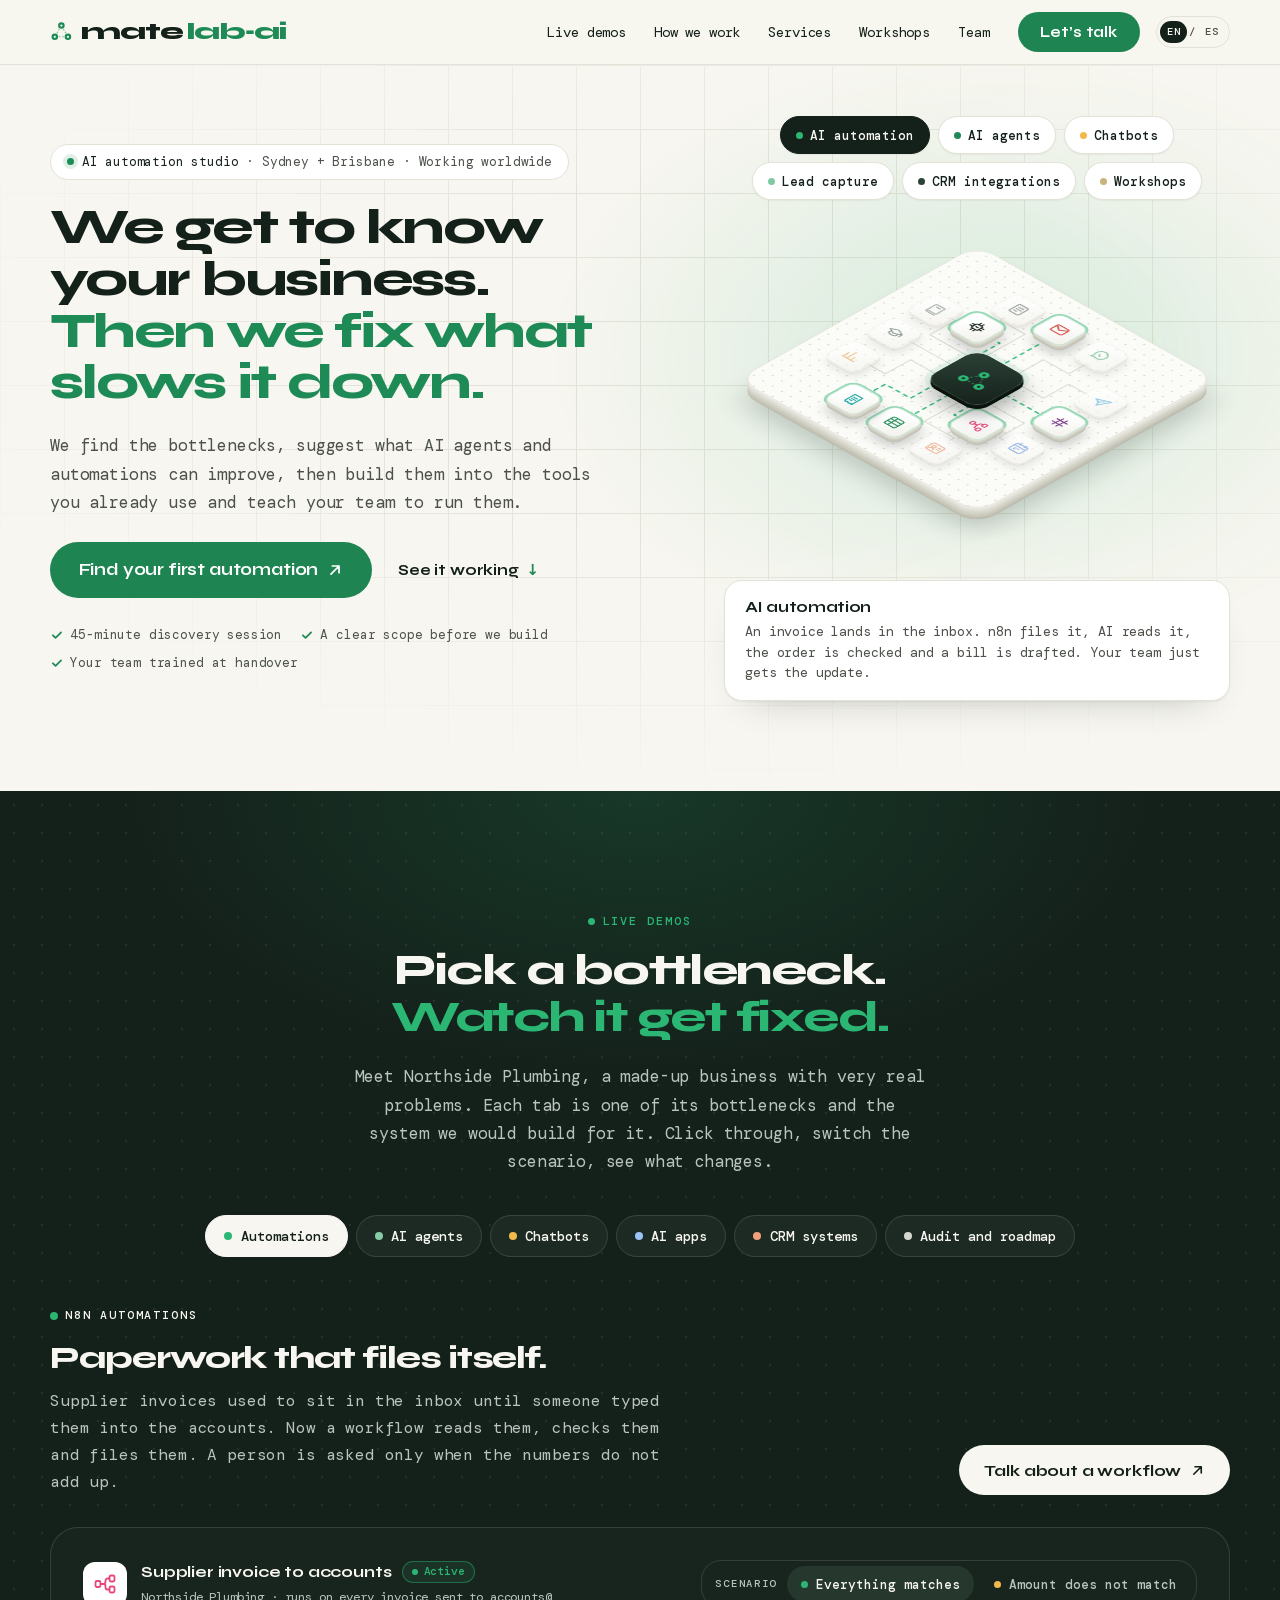
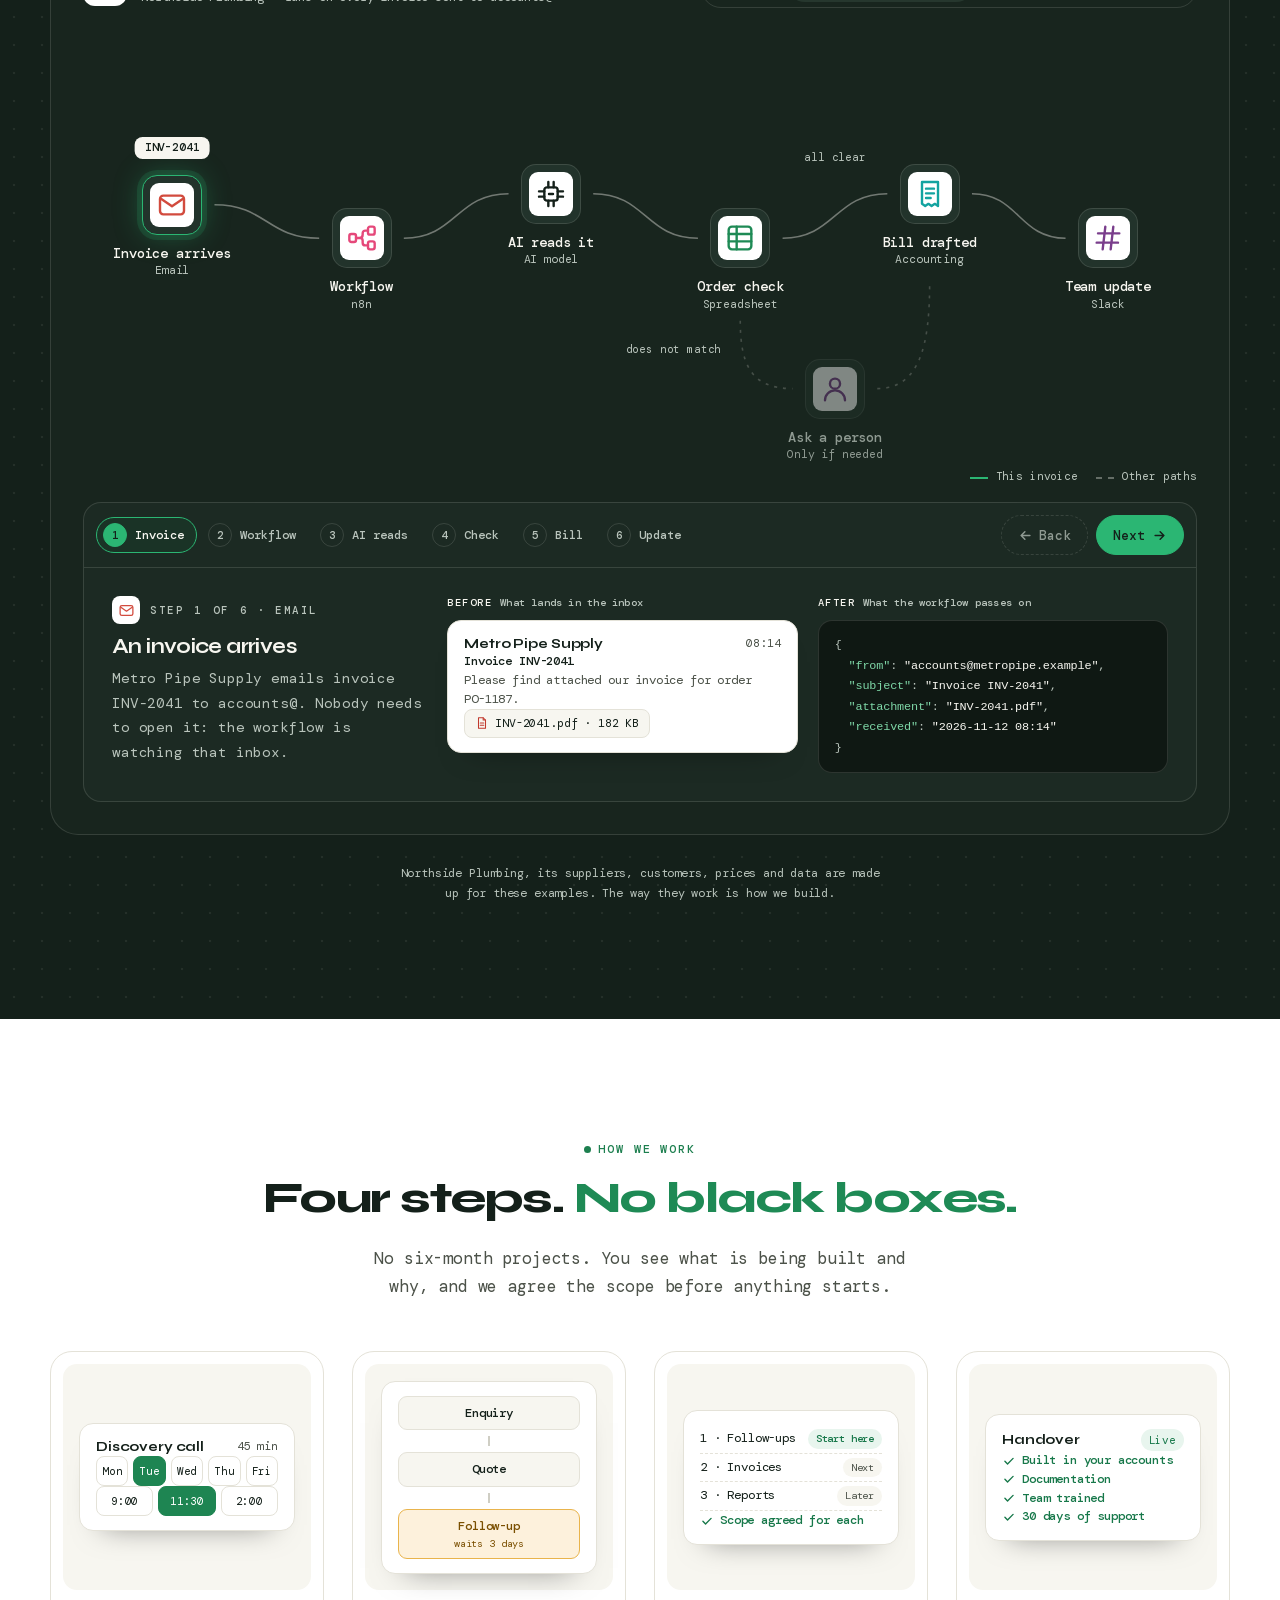
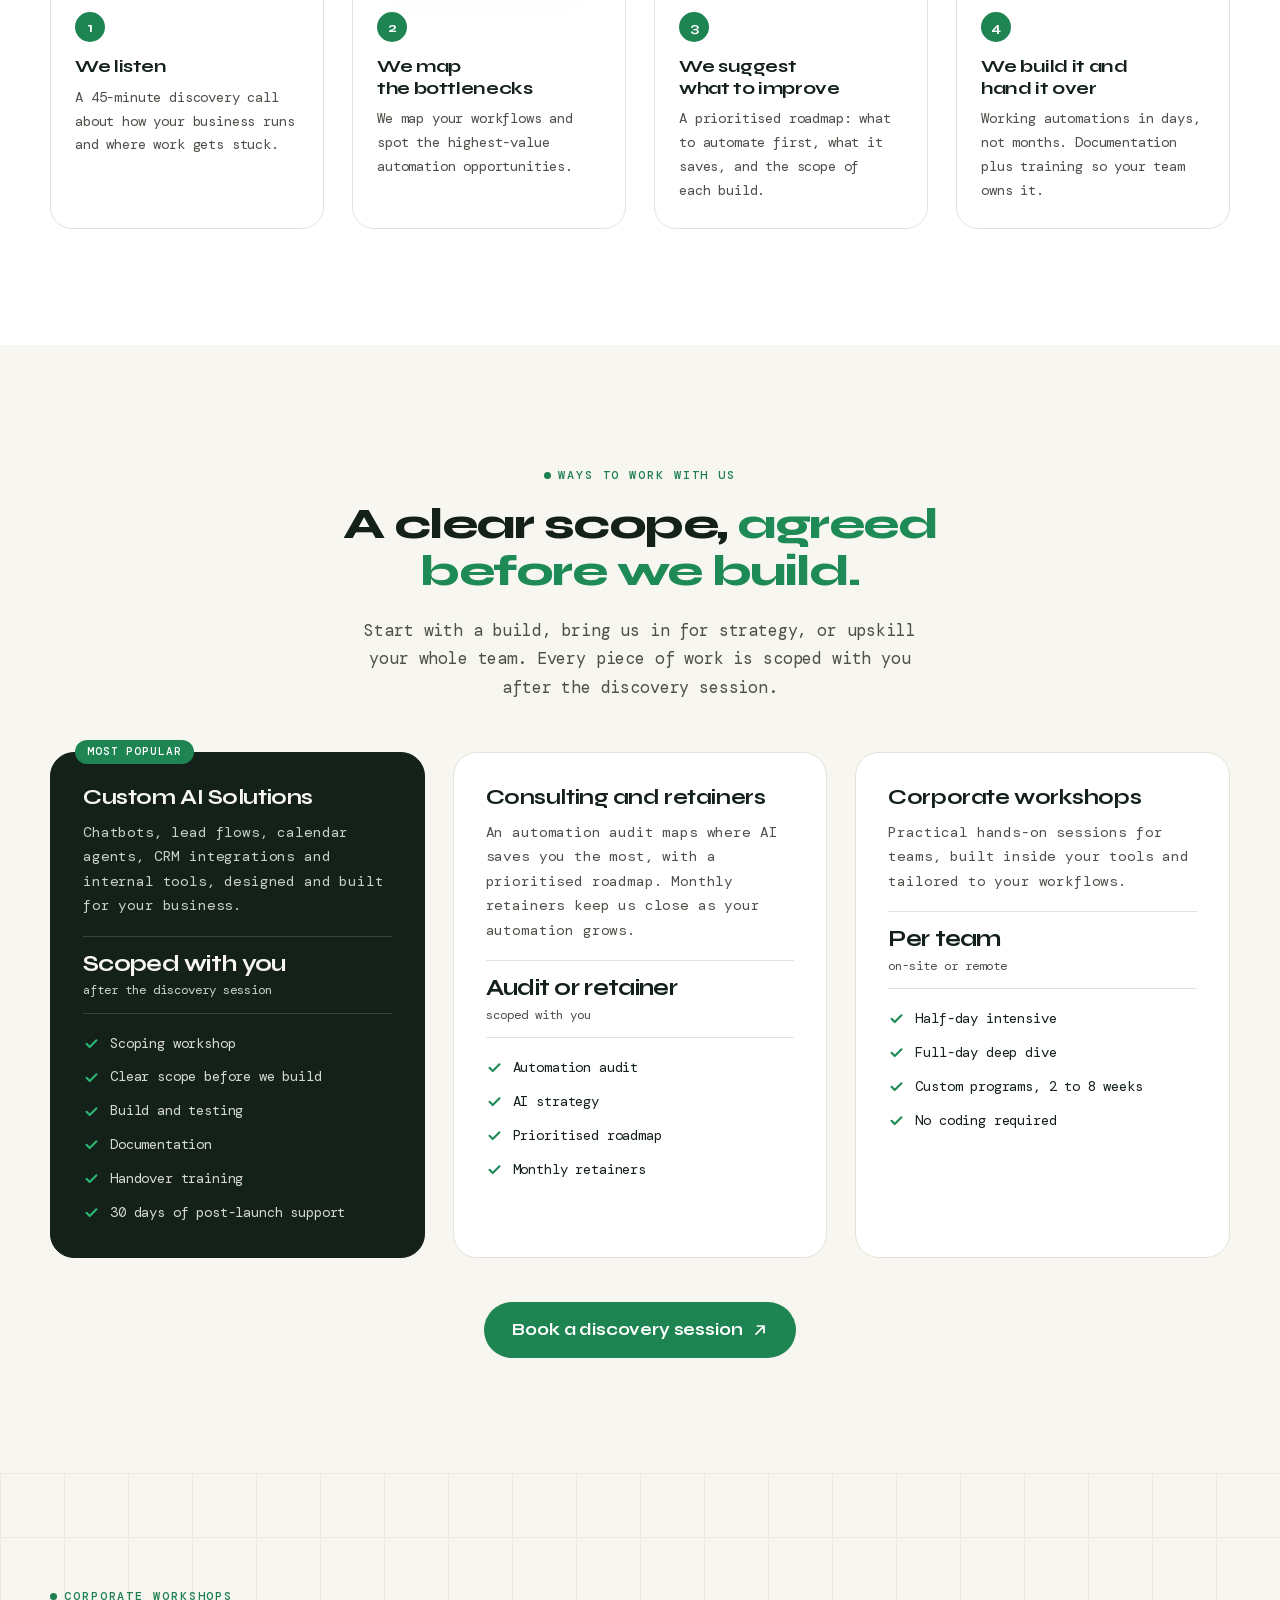
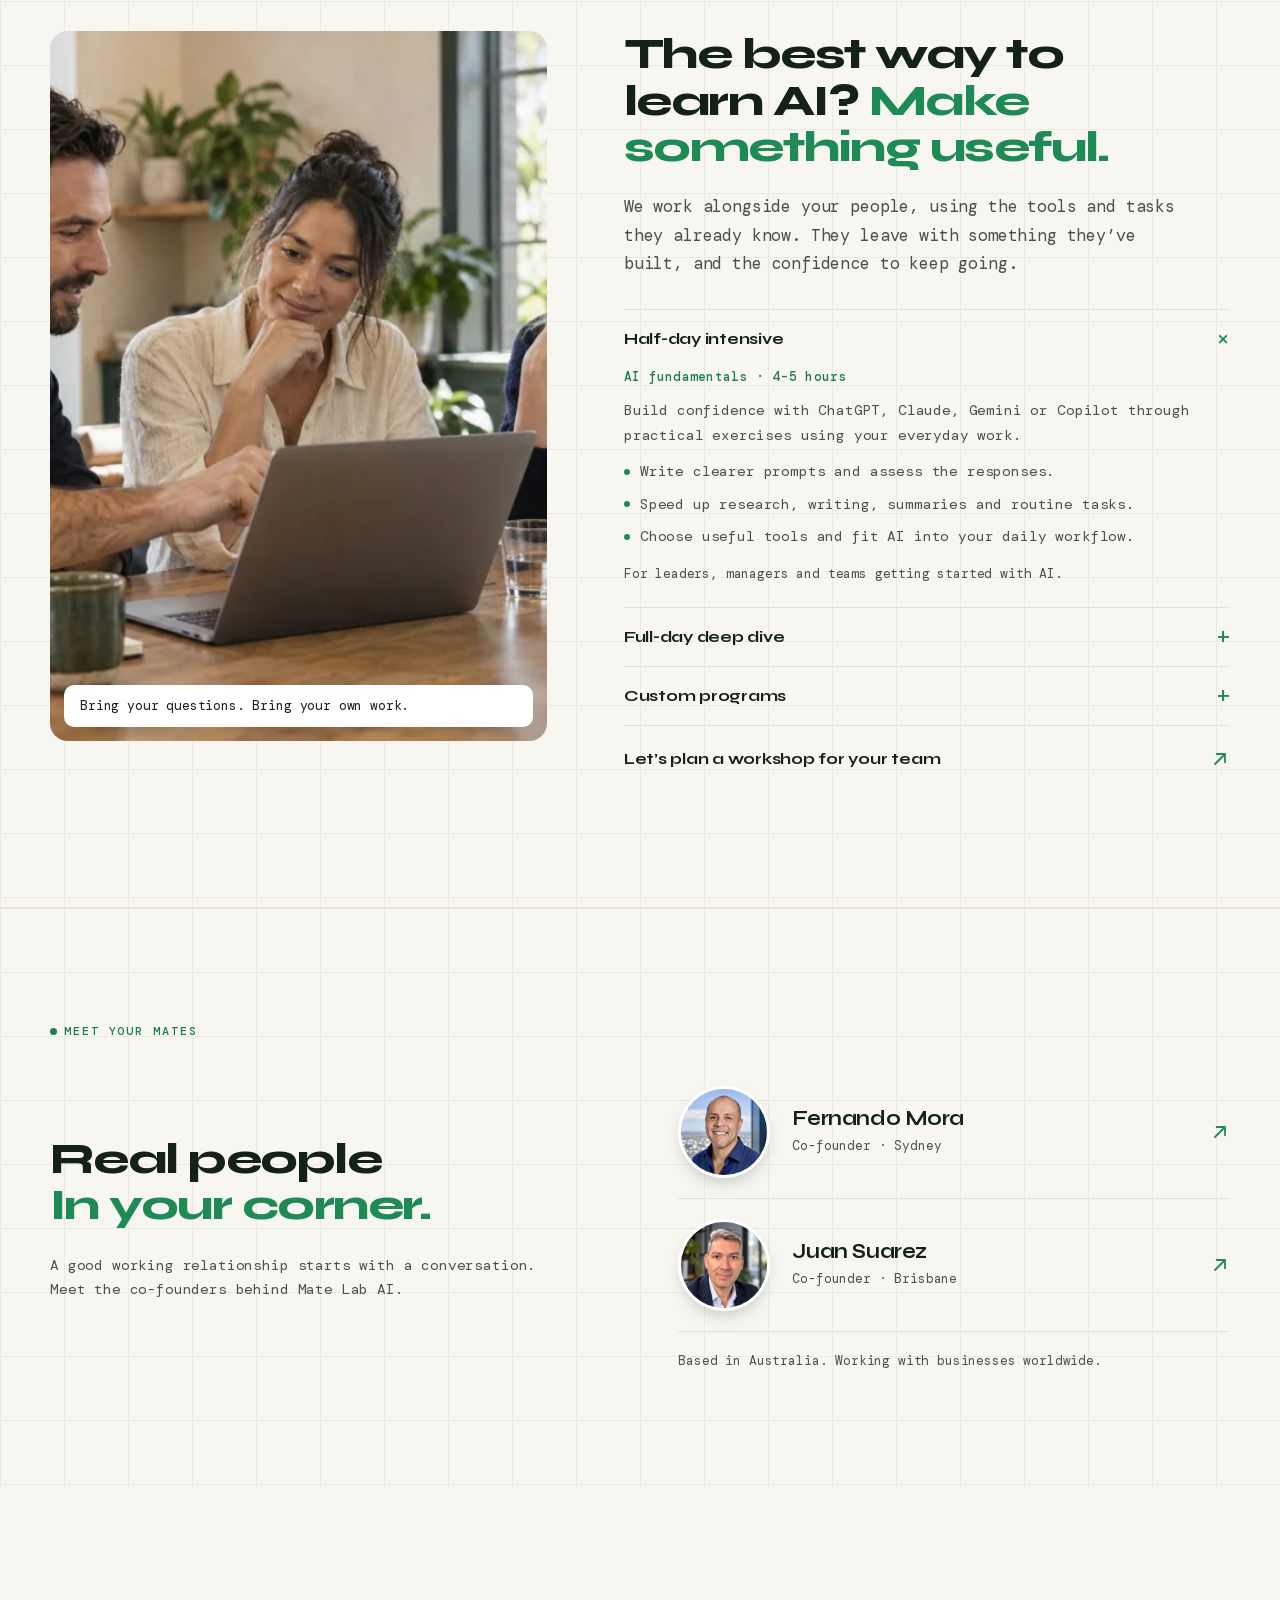
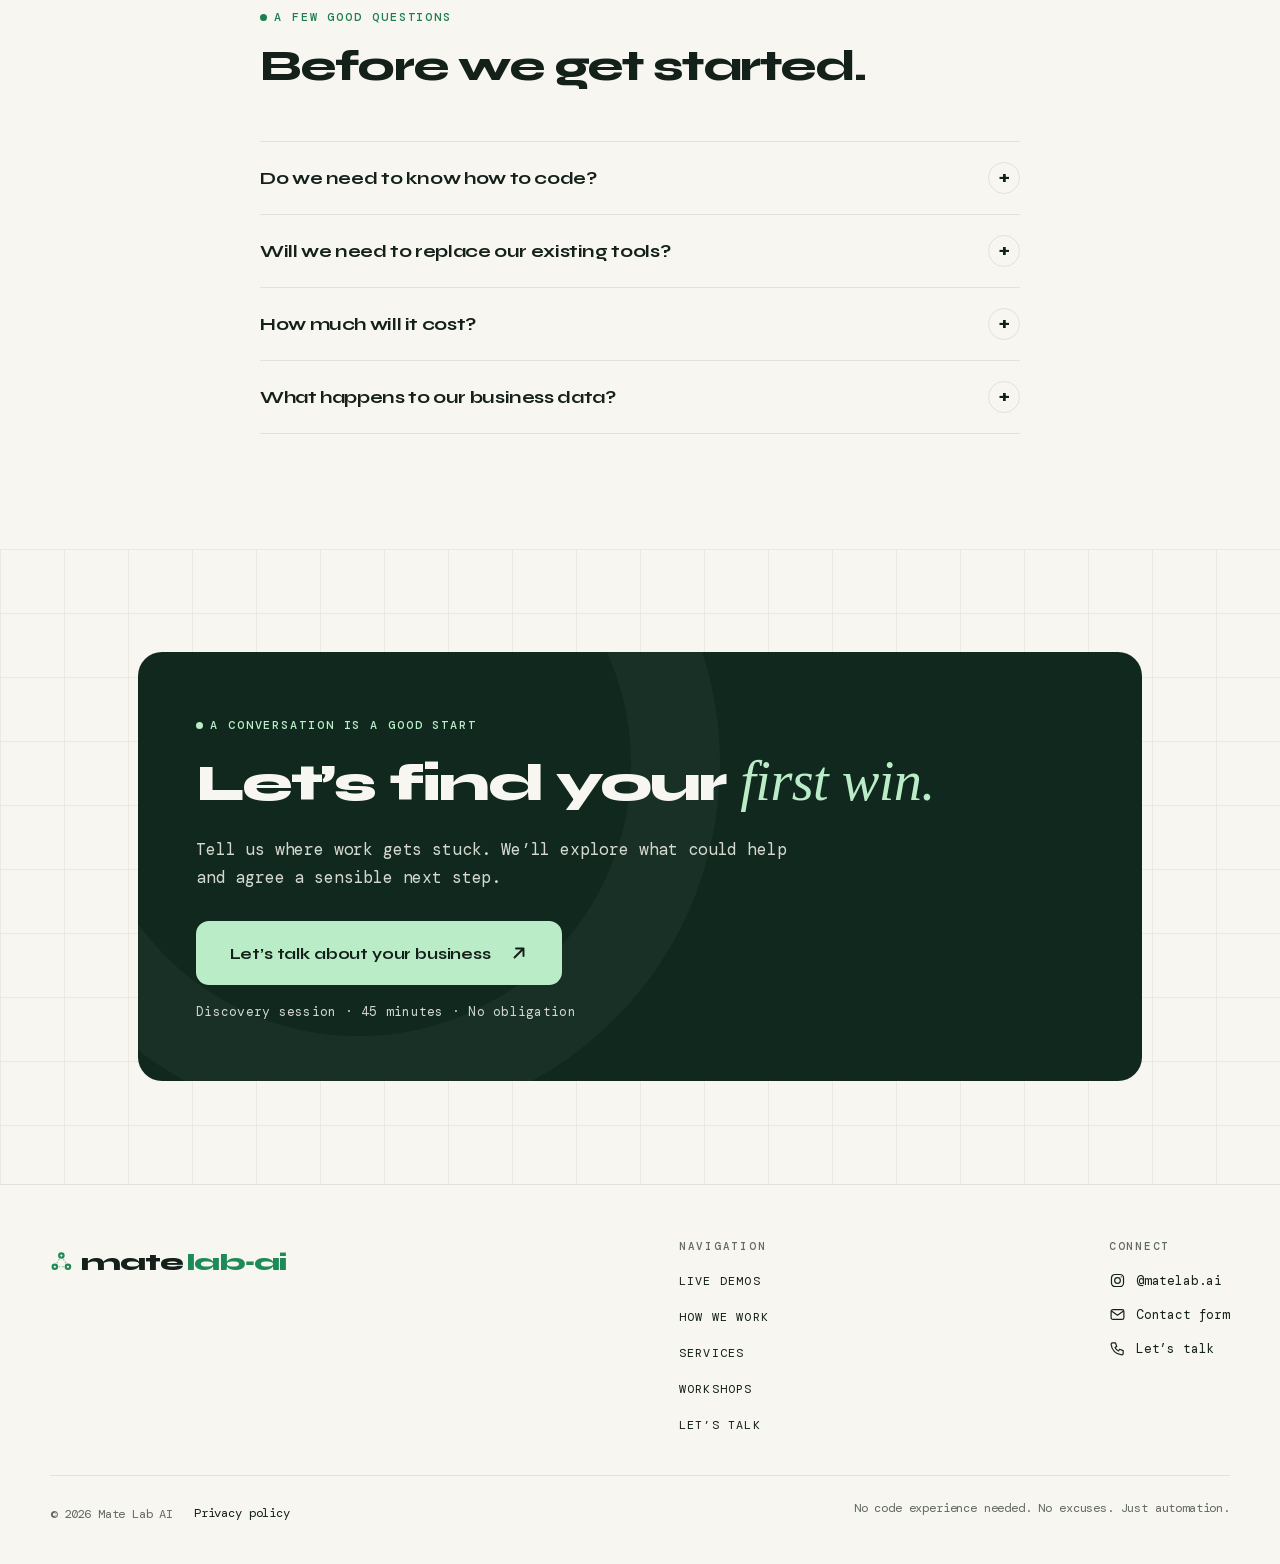
==== commit 22ba85e9: "Hero plate turns only when an option is clicked Co-Authored-By: Claude Opus 5.5 <noreply@anthropic.c" ====
--- a/index.html
+++ b/index.html
@@ -36,7 +36,7 @@
 @font-face{font-family:'DM Mono';font-style:normal;font-weight:500;font-display:swap;src:url(./fuentes/dm-mono-latin.0e263db5.woff2) format('woff2');unicode-range:U+0000-00FF, U+0131, U+0152-0153, U+02BB-02BC, U+02C6, U+02DA, U+02DC, U+0304, U+0308, U+0329, U+2000-206F, U+20AC, U+2122, U+2191, U+2193, U+2212, U+2215, U+FEFF, U+FFFD}
 @font-face{font-family:'Syne';font-style:normal;font-weight:700 800;font-display:swap;src:url(./fuentes/syne-latin-ext.79bc8392.woff2) format('woff2');unicode-range:U+0100-02BA, U+02BD-02C5, U+02C7-02CC, U+02CE-02D7, U+02DD-02FF, U+0304, U+0308, U+0329, U+1D00-1DBF, U+1E00-1E9F, U+1EF2-1EFF, U+2020, U+20A0-20AB, U+20AD-20C4, U+2113, U+2C60-2C7F, U+A720-A7FF}
 @font-face{font-family:'Syne';font-style:normal;font-weight:700 800;font-display:swap;src:url(./fuentes/syne-latin.cfff4120.woff2) format('woff2');unicode-range:U+0000-00FF, U+0131, U+0152-0153, U+02BB-02BC, U+02C6, U+02DA, U+02DC, U+0304, U+0308, U+0329, U+2000-206F, U+20AC, U+2122, U+2191, U+2193, U+2212, U+2215, U+FEFF, U+FFFD}</style>
-<link rel="stylesheet" href="./css/sitio.6199d873.css">
+<link rel="stylesheet" href="./css/sitio.a58d0b1e.css">
 <style>:root{--primario:#1E8A55;--secundario:#2BB673;--tinta:#14201A;--fondo:#F7F6F0;--sobre-primario:#FFFFFF;--primario-boton:#1E8552;--sobre-secundario:#14201A;--secundario-boton:#2BB673;--escenario-a:#4BA177;--escenario-b:#2BB673;--sobre-escenario:#14201A;--primario-texto:#1D7F4F;--secundario-texto:#227A4F;--fuente-texto:'DM Mono', system-ui, -apple-system, 'Segoe UI', Roboto, 'Helvetica Neue', Arial, sans-serif;--fuente-titulos:'Syne', system-ui, -apple-system, 'Segoe UI', Roboto, 'Helvetica Neue', Arial, sans-serif}</style>
 <script>document.documentElement.classList.add('js');setTimeout(function(){if(!window.SITIO_LISTO)document.documentElement.classList.remove('js')},3000);window.SITIO={"nombre":"Mate Lab AI","whatsapp":null,"mensaje_whatsapp":"","formulario":{"destino":"whatsapp","webhook":null},"pixel":false};</script>
 <script type="application/ld+json">{"@context":"https://schema.org","@graph":[{"@type":"ProfessionalService","@id":"https://matelabai.com.au/#negocio","name":"Mate Lab AI","url":"https://matelabai.com.au/","description":"We learn how your business runs, find the bottlenecks and fix them with AI agents, chatbots and n8n automations, then train your team to run them. Sydney and Brisbane.","email":"info@matelabai.com.au","image":["https://matelabai.com.au/img/social-social.df6d7ce9.jpg"],"logo":"https://matelabai.com.au/icono-512.png","sameAs":["https://instagram.com/matelab.ai"]},{"@type":"WebSite","@id":"https://matelabai.com.au/#sitio","url":"https://matelabai.com.au/","name":"Mate Lab AI","inLanguage":"en-AU","publisher":{"@id":"https://matelabai.com.au/#negocio"}}]}</script>
@@ -1186,6 +1186,6 @@
   </div>
 </footer>
 
-<script src="./js/sitio.fa6b5da5.js" defer></script>
+<script src="./js/sitio.013b296a.js" defer></script>
 </body>
 </html>
--- a/css/sitio.a58d0b1e.css
+++ b/css/sitio.a58d0b1e.css
@@ -0,0 +1 @@
+:root{--margen: clamp(16px, 4.5vw, 44px);--ancho: 1180px;--hueco: clamp(16px, 2.4vw, 28px);--radio: 24px;--radio-chico: 16px;--radio-boton: 999px;--borde: 1px solid color-mix(in oklab, var(--tinta) 10%, transparent);--borde-boton: 0 solid transparent;--sombra: 0 1px 2px rgb(0 0 0 / .04), 0 10px 30px -12px rgb(0 0 0 / .14);--sombra-alta: 0 2px 4px rgb(0 0 0 / .05), 0 24px 48px -18px rgb(0 0 0 / .22);--sombra-boton: 0 8px 22px -10px color-mix(in oklab, var(--primario) 70%, transparent);--suave: color-mix(in oklab, var(--primario) 9%, var(--fondo));--suave-2: color-mix(in oklab, var(--secundario) 10%, var(--fondo));--tinta-suave: color-mix(in oklab, var(--tinta) 72%, var(--fondo));--linea: color-mix(in oklab, var(--tinta) 12%, var(--fondo));--tarjeta: color-mix(in oklab, var(--tinta) 2.5%, var(--fondo));--curva: cubic-bezier(.2, .7, .2, 1);--alto-barra: 68px}[data-estilo="calido"]{--radio: 20px;--radio-chico: 14px;--radio-boton: 14px;--borde: 2.5px solid var(--tinta);--borde-boton: 2.5px solid var(--tinta);--sombra: 5px 5px 0 var(--tinta);--sombra-alta: 8px 8px 0 var(--tinta);--sombra-boton: 4px 4px 0 var(--tinta);--tarjeta: var(--fondo)}[data-estilo="sobrio"]{--radio: 6px;--radio-chico: 4px;--radio-boton: 6px;--borde: 1px solid var(--linea);--sombra: none;--sombra-alta: 0 12px 32px -20px rgb(0 0 0 / .25);--sombra-boton: none}[data-estilo="apple"]{--radio: 28px;--radio-chico: 18px;--radio-boton: 980px;--borde: 0 solid transparent;--sombra: 0 1px 2px rgb(0 0 0 / .03), 0 18px 40px -28px rgb(0 0 0 / .24);--sombra-alta: 0 34px 64px -36px rgb(0 0 0 / .34);--sombra-boton: 0 12px 26px -14px color-mix(in oklab, var(--primario) 75%, transparent);--suave: #f5f5f7;--suave-2: #f5f5f7;--tarjeta: #f5f5f7;--linea: #d2d2d7}html[data-estilo="apple"]{--fuente-titulos: -apple-system, BlinkMacSystemFont, "SF Pro Display", "SF Pro Text", "Inter", "Helvetica Neue", Arial, sans-serif;--fuente-texto: -apple-system, BlinkMacSystemFont, "SF Pro Text", "SF Pro Display", "Inter", "Helvetica Neue", Arial, sans-serif}*, *::before, *::after{box-sizing: border-box}html{-webkit-text-size-adjust: 100%;text-size-adjust: 100%;scroll-behavior: smooth;scroll-padding-top: calc(var(--alto-barra) + 16px);overflow-x: clip}body{margin: 0;overflow-x: clip;background: var(--fondo);color: var(--tinta);font-family: var(--fuente-texto);font-size: 1.0625rem;line-height: 1.6;-webkit-font-smoothing: antialiased;text-rendering: optimizeLegibility;overflow-wrap: break-word}img, svg, video{max-width: 100%;height: auto;display: block}a{color: var(--primario-texto);text-underline-offset: .18em;text-decoration-thickness: .08em;overflow-wrap: anywhere}a:hover{text-decoration-thickness: .14em}:focus-visible{outline: 3px solid var(--primario-texto);outline-offset: 3px;border-radius: 6px}::selection{background: color-mix(in oklab, var(--primario) 30%, transparent)}h1, h2, h3, h4{font-family: var(--fuente-titulos);color: var(--tinta);margin: 0 0 .5em;font-weight: 800;line-height: 1.06;letter-spacing: -.03em;text-wrap: balance}h1, .titulo-gigante{font-size: clamp(2.35rem, 6.4vw, 5.25rem);letter-spacing: -.04em;line-height: 1.02}h2{font-size: clamp(1.85rem, 4.6vw, 3.5rem)}h3{font-size: clamp(1.2rem, 1.9vw, 1.5rem);line-height: 1.2;letter-spacing: -.015em}p{margin: 0 0 1em;text-wrap: pretty}ul, ol{padding-left: 1.2em}strong{font-weight: 700}.contenedor{width: min(var(--ancho), 100% - 2 * var(--margen));margin-inline: auto}.angosto{max-width: 760px}.centrado{text-align: center;margin-inline: auto}.seccion{padding-block: clamp(72px, 10vw, 136px)}.seccion-suave{background: var(--suave)}.seccion-escenario{padding-block: clamp(20px, 4vw, 56px)}.solo-lectores, .saltar:not(:focus){position: absolute !important;width: 1px;height: 1px;overflow: hidden;clip-path: inset(50%);white-space: nowrap}.saltar:focus{position: fixed;top: 12px;left: 12px;z-index: 100;padding: 12px 18px;background: var(--tinta);color: var(--fondo);border-radius: 10px;text-decoration: none;font-weight: 700}.antetitulo{display: inline-flex;align-items: center;gap: .55em;font-size: .9rem;font-weight: 700;letter-spacing: .02em;color: var(--primario-texto);margin-bottom: 1.1rem}.antetitulo::before{content: "";width: .55em;height: .55em;border-radius: 50%;background: var(--primario);box-shadow: 0 0 0 4px color-mix(in oklab, var(--primario) 22%, transparent)}.bajada{font-size: clamp(1.1rem, 1.6vw, 1.35rem);color: var(--tinta-suave);max-width: 60ch}.centrado .bajada{margin-inline: auto}.resaltado{background: linear-gradient(100deg, var(--primario-texto), var(--secundario-texto));-webkit-background-clip: text;background-clip: text;color: transparent}.encabezado-seccion{max-width: 820px;margin-bottom: clamp(36px, 5vw, 64px)}.encabezado-seccion.centrado{margin-inline: auto}.botones{display: flex;flex-wrap: wrap;gap: 12px;align-items: center}.centrado .botones{justify-content: center}.boton{display: inline-flex;align-items: center;justify-content: center;gap: .55em;min-height: 52px;padding: .8em 1.55em;border-radius: var(--radio-boton);border: var(--borde-boton);font: 700 1.05rem/1.1 var(--fuente-texto);text-decoration: none;white-space: nowrap;cursor: pointer;transition: transform .2s var(--curva), box-shadow .2s var(--curva), background-color .2s}.boton svg{width: 1.25em;height: 1.25em;flex: none}.boton:hover{transform: translateY(-2px)}.boton:active{transform: translateY(1px)}.boton-principal{background: var(--primario-boton);color: var(--sobre-primario);box-shadow: var(--sombra-boton)}.boton-secundario{background: color-mix(in oklab, var(--tinta) 6%, transparent);color: var(--tinta)}[data-estilo="calido"] .boton-secundario{background: var(--fondo);box-shadow: var(--sombra-boton)}.boton-whatsapp{background: #25D366;color: #08260F;box-shadow: 0 8px 22px -10px rgb(37 211 102 / .7)}[data-estilo="calido"] .boton-whatsapp{box-shadow: var(--sombra-boton)}.boton-grande{min-height: 60px;font-size: clamp(.98rem, 3.6vw, 1.12rem);padding-inline: clamp(1.1em, 4vw, 1.9em)}.nota-boton{font-size: .92rem;color: var(--tinta-suave);margin-top: .9rem}.barra{position: sticky;top: 0;z-index: 40;isolation: isolate;border-bottom: 1px solid color-mix(in oklab, var(--tinta) 7%, transparent)}.barra::before{content: "";position: absolute;inset: 0;z-index: -1;background: color-mix(in oklab, var(--fondo) 82%, transparent);-webkit-backdrop-filter: saturate(1.8) blur(16px);backdrop-filter: saturate(1.8) blur(16px)}[data-estilo="calido"] .barra{border-bottom: 2.5px solid var(--tinta)}[data-estilo="calido"] .barra::before{background: var(--fondo)}.barra-dentro{display: flex;align-items: center;justify-content: space-between;gap: 16px;min-height: var(--alto-barra)}.marca{display: inline-flex;align-items: center;gap: 10px;min-height: 44px;font: 800 1.12rem/1 var(--fuente-titulos);letter-spacing: -.02em;color: var(--tinta);text-decoration: none}.marca img{width: 34px;height: 34px}.menu{display: flex;align-items: center;gap: clamp(8px, 2vw, 28px)}.menu a:not(.boton){display: inline-flex;align-items: center;min-height: 44px;color: var(--tinta);text-decoration: none;font-weight: 600;font-size: .98rem}.menu a:not(.boton):hover{color: var(--primario-texto)}.menu .boton{min-height: 44px;padding-block: .55em;font-size: .98rem}.menu-boton{display: none;width: 48px;height: 48px;border: 0;border-radius: 12px;background: color-mix(in oklab, var(--tinta) 6%, transparent);cursor: pointer;align-items: center;justify-content: center;flex-direction: column;gap: 6px}.menu-boton span{display: block;width: 20px;height: 2px;background: var(--tinta);border-radius: 2px;transition: transform .25s var(--curva)}.menu-boton[aria-expanded="true"] span:first-child{transform: translateY(4px) rotate(45deg)}.menu-boton[aria-expanded="true"] span:last-child{transform: translateY(-4px) rotate(-45deg)}@media (max-width: 899px){.menu-boton{display: inline-flex}.menu{position: fixed;inset: var(--alto-barra) 0 0 0;z-index: 39;flex-direction: column;align-items: stretch;gap: 4px;padding: 20px var(--margen) calc(28px + env(safe-area-inset-bottom));background: var(--fondo);overflow-y: auto;visibility: hidden;opacity: 0;transform: translateY(-8px);transition: opacity .25s var(--curva), transform .25s var(--curva), visibility 0s .25s}.menu.abierto{visibility: visible;opacity: 1;transform: none;transition-delay: 0s}.menu a:not(.boton){font: 700 1.6rem/1.2 var(--fuente-titulos);padding-block: 12px;border-bottom: 1px solid var(--linea)}.menu .boton{margin-top: 18px;min-height: 56px;font-size: 1.08rem}body.menu-abierto{overflow: hidden}}.portada{padding-block: clamp(48px, 8vw, 112px) clamp(56px, 8vw, 104px);overflow: clip}.portada-dentro{display: grid;gap: clamp(36px, 5vw, 72px);align-items: center;grid-template-columns: minmax(0, 1fr)}@media (min-width: 960px){.portada-dentro{grid-template-columns: minmax(0, 1.08fr) minmax(0, .92fr)}}.portada h1{margin-bottom: .32em}.portada .bajada{margin-bottom: 1.8rem}.confianza{display: flex;flex-wrap: wrap;gap: 10px 22px;margin-top: 1.6rem;color: var(--tinta-suave);font-size: .95rem;font-weight: 600}.confianza span{display: inline-flex;align-items: center;gap: .45em}.confianza span::before{content: "✓";color: var(--primario-texto);font-weight: 800}.portada-visual{position: relative;isolation: isolate}.portada-visual::before{content: "";position: absolute;inset: 8% 6%;z-index: -1;border-radius: 50%;background: radial-gradient(closest-side, color-mix(in oklab, var(--primario) 55%, transparent), transparent), radial-gradient(closest-side, color-mix(in oklab, var(--secundario) 50%, transparent), transparent) 60% 40% / 80% 80% no-repeat;filter: blur(40px);opacity: .7}.portada-visual img, .portada-visual .ilustracion{border-radius: calc(var(--radio) + 8px);box-shadow: var(--sombra-alta);border: var(--borde)}.escenario{position: relative;isolation: isolate;overflow: clip;border-radius: clamp(24px, 4vw, 44px);padding: clamp(32px, 7vw, 96px) clamp(14px, 5vw, 88px);background: linear-gradient(135deg, var(--escenario-a), color-mix(in oklab, var(--escenario-a) 50%, var(--escenario-b)) 55%, var(--escenario-b));color: var(--sobre-escenario);border: var(--borde);box-shadow: var(--sombra-alta)}.escenario::before{content: "";position: absolute;z-index: -1;width: 140%;aspect-ratio: 1;left: -20%;top: -70%;background: conic-gradient(from 0deg, transparent, rgb(255 255 255 / .08), transparent 30%, rgb(255 255 255 / .05), transparent 60%);animation: girar 28s linear infinite}.escenario h2, .escenario h3, .escenario p, .escenario .antetitulo{color: var(--sobre-escenario)}.escenario .antetitulo::before{background: currentColor;box-shadow: none}.escenario .bajada{color: var(--sobre-escenario);opacity: .92}.escenario .boton-principal{background: var(--fondo);color: var(--tinta);box-shadow: 0 10px 30px -12px rgb(0 0 0 / .4)}.escenario .tarjeta{color: var(--tinta);padding: clamp(18px, 4.5vw, 34px)}.escenario .tarjeta :is(h2, h3, p, label, .antetitulo){color: var(--tinta)}.escenario .tarjeta .aviso-corto{color: var(--tinta-suave)}.escenario .tarjeta .boton-principal{background: var(--primario-boton);color: var(--sobre-primario)}@keyframes girar{to{transform: rotate(1turn)}}.rejilla{display: grid;gap: var(--hueco);grid-template-columns: repeat(auto-fit, minmax(min(100%, 264px), 1fr))}@media (min-width: 960px){.rejilla{grid-template-columns: repeat(3, minmax(0, 1fr))}.rejilla:has(> :nth-child(4):last-child), .rejilla:has(> :nth-child(2):last-child){grid-template-columns: repeat(2, minmax(0, 1fr))}.rejilla:has(> :only-child){grid-template-columns: minmax(0, 1fr);max-width: 760px;margin-inline: auto}}@media (min-width: 1180px){.rejilla:has(> :nth-child(4):last-child){grid-template-columns: repeat(4, minmax(0, 1fr))}}:is(.rejilla, .rejilla-2, .planes, .pasos, .numeros, .objeciones, .pie-dentro, .portada-dentro, .formulario, .campo) > *{min-width: 0}.rejilla-2{display: grid;gap: var(--hueco);grid-template-columns: repeat(auto-fit, minmax(min(100%, 380px), 1fr));align-items: center}.tarjeta{background: var(--tarjeta);border: var(--borde);border-radius: var(--radio);padding: clamp(24px, 2.8vw, 34px);box-shadow: var(--sombra);transition: transform .3s var(--curva), box-shadow .3s var(--curva)}.tarjeta:hover{transform: translateY(-4px);box-shadow: var(--sombra-alta)}.tarjeta h3{margin-bottom: .45em}.tarjeta p{color: var(--tinta-suave);margin: 0}.icono{display: grid;place-items: center;width: 56px;height: 56px;margin-bottom: 20px;border-radius: var(--radio-chico);font-size: 1.6rem;background: var(--suave);color: var(--primario-texto);border: var(--borde)}.tarjeta:nth-child(3n+2) .icono{background: var(--suave-2);color: var(--secundario-texto)}.icono svg{width: 28px;height: 28px}.dolores{display: grid;gap: 14px;list-style: none;padding: 0;margin: 0;align-self: center}.dolores li{display: flex;gap: 14px;align-items: flex-start;padding: 18px 20px;border-radius: var(--radio-chico);background: var(--tarjeta);border: var(--borde);font-weight: 600}.dolores li::before{content: "✕";flex: none;width: 28px;height: 28px;display: grid;place-items: center;border-radius: 50%;background: color-mix(in oklab, #E5484D 14%, var(--fondo));color: #B4232A;font-size: .85rem;font-weight: 800}.pasos{counter-reset: paso;display: grid;gap: var(--hueco);grid-template-columns: repeat(auto-fit, minmax(min(100%, 240px), 1fr));list-style: none;padding: 0;margin: 0}.pasos li{counter-increment: paso;position: relative;padding: 28px;border-radius: var(--radio);background: var(--tarjeta);border: var(--borde);box-shadow: var(--sombra)}.pasos li::before{content: counter(paso);display: grid;place-items: center;width: 48px;height: 48px;margin-bottom: 18px;border-radius: 50%;background: var(--primario-boton);color: var(--sobre-primario);font: 800 1.2rem/1 var(--fuente-titulos)}.pasos h3{margin-bottom: .35em}.pasos p{margin: 0;color: var(--tinta-suave)}.numeros{display: grid;gap: var(--hueco);grid-template-columns: repeat(auto-fit, minmax(min(100%, 200px), 1fr));text-align: center}.numero strong{display: block;font: 800 clamp(2.6rem, 6vw, 4.4rem)/1 var(--fuente-titulos);letter-spacing: -.04em}.numero span{display: block;margin-top: .5em;font-weight: 600;opacity: .9}.testimonio{display: flex;flex-direction: column;gap: 18px;margin: 0}.testimonio blockquote{margin: 0;font-size: 1.12rem;line-height: 1.55;color: var(--tinta)}.testimonio blockquote::before{content: "“";display: block;font: 800 3.4rem/.6 var(--fuente-titulos);color: var(--primario-texto);margin-bottom: 10px}.testimonio figcaption{display: flex;align-items: center;gap: 12px;margin-top: auto}.testimonio figcaption img, .avatar{width: 46px;height: 46px;border-radius: 50%;flex: none}.avatar{display: grid;place-items: center;background: var(--suave);color: var(--primario-texto);font-weight: 800}.testimonio cite{font-style: normal;font-weight: 700;display: block}.testimonio small{color: var(--tinta-suave)}.planes{display: grid;gap: var(--hueco);grid-template-columns: repeat(auto-fit, minmax(min(100%, 290px), 1fr));align-items: stretch}.plan{display: flex;flex-direction: column;gap: 18px;position: relative}.plan .precio{font: 800 clamp(2.4rem, 5vw, 3.3rem)/1 var(--fuente-titulos);letter-spacing: -.04em}.plan .precio small{font: 600 1rem/1 var(--fuente-texto);color: var(--tinta-suave);letter-spacing: 0}.plan ul{list-style: none;padding: 0;margin: 0;display: grid;gap: 10px}.plan li{display: flex;gap: 10px}.plan li::before{content: "✓";color: var(--primario-texto);font-weight: 800}.plan .boton{margin-top: auto}.plan-destacado{border-color: var(--primario);box-shadow: 0 0 0 2px var(--primario), var(--sombra-alta)}[data-estilo="calido"] .plan-destacado{background: var(--suave)}.etiqueta-plan{position: absolute;top: -14px;left: 50%;transform: translateX(-50%);padding: 6px 14px;border-radius: 999px;white-space: nowrap;background: var(--primario-boton);color: var(--sobre-primario);font-size: .82rem;font-weight: 800}.preguntas{display: grid;gap: 12px;max-width: 860px;margin-inline: auto}.preguntas details{border-radius: var(--radio-chico);background: var(--tarjeta);border: var(--borde)}.preguntas summary{list-style: none;cursor: pointer;display: flex;justify-content: space-between;align-items: center;gap: 16px;padding: 20px 22px;min-height: 56px;font-weight: 700;font-size: 1.08rem}.preguntas summary::-webkit-details-marker{display: none}.preguntas summary::after{content: "+";flex: none;width: 32px;height: 32px;display: grid;place-items: center;border-radius: 50%;background: var(--suave);color: var(--primario-texto);font-size: 1.3rem;font-weight: 600;transition: transform .25s var(--curva)}.preguntas details[open] summary::after{transform: rotate(45deg)}.preguntas details > div{padding: 0 22px 20px;color: var(--tinta-suave)}.preguntas details > div p:last-child{margin: 0}.escenario .pasos{grid-template-columns: minmax(0, 1fr);gap: 14px}.escenario .pasos li{display: grid;grid-template-columns: auto minmax(0, 1fr);column-gap: 16px;align-items: start;padding: clamp(18px, 3vw, 26px);background: var(--fondo);color: var(--tinta);box-shadow: 0 16px 32px -20px rgb(0 0 0 / .5)}[data-estilo="calido"] .escenario .pasos li{box-shadow: var(--sombra)}.escenario .pasos li::before{grid-row: span 2;width: 40px;height: 40px;margin: 0;font-size: 1.05rem}.escenario .pasos :is(h3, p){color: inherit}.escenario .pasos p{color: var(--tinta-suave)}.escenario + .numeros{margin-top: clamp(40px, 6vw, 72px)}.objeciones{display: grid;gap: clamp(28px, 4vw, 44px) var(--hueco);grid-template-columns: minmax(0, 1fr);list-style: none;padding: 0;margin: 0}@media (min-width: 700px){.objeciones{grid-template-columns: repeat(2, minmax(0, 1fr))}}@media (min-width: 960px){.objeciones:has(> :nth-child(3):last-child){grid-template-columns: repeat(3, minmax(0, 1fr))}}.objeciones li{padding-top: 22px;border-top: 2px solid var(--linea)}[data-estilo="calido"] .objeciones li{border-top: 2.5px solid var(--tinta)}.objeciones h3{font-size: clamp(1.3rem, 2.3vw, 1.75rem);margin-bottom: .4em}.objeciones p{margin: 0;color: var(--tinta-suave)}.garantia{display: flex;flex-wrap: wrap;align-items: center;gap: 14px 24px;max-width: 860px;margin: clamp(28px, 4vw, 48px) auto 0}.garantia .icono{margin: 0;flex: none}.garantia > div:last-child{flex: 1 1 240px;min-width: 0}.garantia h3{margin-bottom: .3em}.siguientes{counter-reset: siguiente;list-style: none;padding: 0;margin: 0 0 1.6rem;display: grid;gap: 12px}.siguientes li{counter-increment: siguiente;display: flex;gap: 12px;align-items: flex-start;font-weight: 600;line-height: 1.45}.siguientes li::before{content: counter(siguiente);flex: none;display: grid;place-items: center;width: 30px;height: 30px;border-radius: 50%;background: color-mix(in oklab, currentColor 20%, transparent);font: 800 .95rem/1 var(--fuente-titulos)}.franja{position: relative;overflow: clip;padding-block: 16px;border-block: 1px solid var(--linea);background: var(--tarjeta)}.franja-pista{display: flex;width: max-content;animation: franja 38s linear infinite}.franja-pista ul{display: flex;gap: clamp(28px, 5vw, 64px);list-style: none;margin: 0;padding: 0 clamp(14px, 2.5vw, 32px)}.franja-pista li{white-space: nowrap;font-weight: 700;color: var(--tinta-suave);display: flex;align-items: center;gap: .5em}.franja:hover .franja-pista, .franja:focus-within .franja-pista, .franja.pausada .franja-pista{animation-play-state: paused}.franja-pausa{position: absolute;right: 8px;top: 50%;transform: translateY(-50%);min-height: 32px;min-width: 32px;padding: 4px 12px;border-radius: 999px;border: var(--borde);background: var(--fondo);color: var(--tinta);font: 600 .82rem/1 var(--fuente-texto);cursor: pointer}@keyframes franja{to{transform: translateX(-50%)}}.formulario{display: grid;gap: 16px;grid-template-columns: minmax(0, 1fr)}.campo{display: grid;gap: 6px}.campo label{font-weight: 700;font-size: .98rem}.campo input, .campo select, .campo textarea{width: 100%;min-height: 54px;padding: 14px 16px;border-radius: var(--radio-chico);border: 1.5px solid var(--linea);background: var(--fondo);color: var(--tinta);font: 400 1.05rem/1.4 var(--fuente-texto)}[data-estilo="calido"] .campo input, [data-estilo="calido"] .campo select, [data-estilo="calido"] .campo textarea{border: 2.5px solid var(--tinta)}.campo textarea{min-height: 120px;resize: vertical}.campo input:focus-visible, .campo select:focus-visible, .campo textarea:focus-visible{outline: 3px solid var(--primario-texto);outline-offset: 1px;border-color: transparent}.campo [aria-invalid="true"]{border-color: #C2262E}.campo .error{color: #B4232A;font-size: .92rem;font-weight: 600;min-height: 0}.trampa{position: absolute !important;width: 1px;height: 1px;overflow: hidden;clip-path: inset(50%);white-space: nowrap}.aviso-corto{font-size: .86rem;color: var(--tinta-suave);margin: 0}.formulario .boton{width: 100%}.estado-formulario{font-weight: 700;min-height: 1.4em}.estado-formulario[data-tipo="error"]{color: #B4232A}.datos-contacto{display: grid;gap: 14px;list-style: none;padding: 0;margin: 0}.datos-contacto li{display: flex;gap: 12px;align-items: center}.datos-contacto .icono{width: 44px;height: 44px;font-size: 1.2rem;margin: 0;flex: none}.datos-contacto a{min-height: 44px;display: inline-flex;align-items: center}.pie{padding-block: 56px calc(40px + env(safe-area-inset-bottom));border-top: 1px solid var(--linea);color: var(--tinta-suave);font-size: .95rem}[data-estilo="calido"] .pie{border-top: 2.5px solid var(--tinta)}.pie-dentro{display: grid;gap: 28px;grid-template-columns: repeat(auto-fit, minmax(min(100%, 220px), 1fr))}.pie .pie-titulo{font-size: 1rem;margin-bottom: .8em;letter-spacing: 0}.pie p{margin: 0 0 .6em}.pie ul{list-style: none;padding: 0;margin: 0;display: grid;gap: 4px}.pie a{color: var(--tinta);text-decoration: none;display: inline-flex;align-items: center;min-height: 32px}.pie a:hover{color: var(--primario-texto);text-decoration: underline}.pie-final{margin-top: 36px;padding-top: 22px;border-top: 1px solid var(--linea);display: flex;flex-wrap: wrap;justify-content: space-between;gap: 12px}.whatsapp-flotante{position: fixed;z-index: 30;right: max(16px, env(safe-area-inset-right));bottom: max(16px, env(safe-area-inset-bottom));width: 60px;height: 60px;border-radius: 50%;display: grid;place-items: center;background: #25D366;color: #FFFFFF;box-shadow: 0 12px 28px -8px rgb(0 0 0 / .35);transition: transform .2s var(--curva)}.whatsapp-flotante:hover{transform: scale(1.06)}.whatsapp-flotante svg{width: 32px;height: 32px}@media (max-width: 899px){.pie{padding-bottom: calc(96px + env(safe-area-inset-bottom))}}.texto-largo{max-width: 760px}.texto-largo h2{font-size: clamp(1.35rem, 2.6vw, 1.75rem);margin-top: 2em}.texto-largo li{margin-bottom: .4em}.pagina-corta{min-height: 62vh;display: grid;place-items: center;text-align: center}.js [data-aparece]{opacity: 0;transform: translateY(26px);transition: opacity .9s var(--curva), transform .9s var(--curva);transition-delay: var(--retraso, 0ms)}.js [data-aparece].visible{opacity: 1;transform: none}.js [data-palabras] .palabra{display: inline-block;opacity: 0;transform: translateY(.45em);transition: opacity .7s var(--curva), transform .7s var(--curva);transition-delay: calc(var(--i) * 70ms)}.js [data-palabras].visible .palabra{opacity: 1;transform: none}[data-estilo="apple"] body{letter-spacing: -.016em}[data-estilo="apple"] :is(h1, h2, h3, h4){font-weight: 700;letter-spacing: -.028em}[data-estilo="apple"] :is(h1, .titulo-gigante){letter-spacing: -.036em}[data-estilo="apple"] .antetitulo{font-weight: 600;letter-spacing: -.005em;font-size: 1rem}[data-estilo="apple"] .antetitulo::before{display: none}[data-estilo="apple"] .boton{font-weight: 600}[data-estilo="apple"] .boton-secundario{background: #f5f5f7;color: var(--tinta)}[data-estilo="apple"] .seccion-suave :is(.tarjeta, .pasos li, .dolores li, .preguntas details){background: #ffffff}[data-estilo="apple"] .tarjeta, [data-estilo="apple"] .pasos li{box-shadow: none}[data-estilo="apple"] .seccion-suave :is(.tarjeta, .pasos li){box-shadow: var(--sombra)}[data-estilo="apple"] .icono{border-radius: 50%;background: color-mix(in oklab, var(--primario) 12%, #ffffff)}[data-estilo="apple"] .plan-destacado{background: #ffffff;box-shadow: 0 0 0 2px var(--primario), var(--sombra-alta)}[data-estilo="apple"] .barra::before{background: rgb(255 255 255 / .8)}[data-estilo="apple"] .portada-visual img, [data-estilo="apple"] .portada-visual .ilustracion{border-radius: 32px}[data-estilo="apple"] .franja{background: #ffffff}[data-estilo="apple"] .seccion-suave .antetitulo{color: color-mix(in oklab, var(--primario-texto) 86%, #000)}[data-estilo="apple"] :is(.tarjeta, .seccion-suave, .pieza, .preguntas details) a:not(.boton){color: color-mix(in oklab, var(--primario-texto) 86%, #000)}[data-estilo="apple"] .avatar{color: color-mix(in oklab, var(--primario-texto) 86%, #000)}[data-estilo="apple"] .escenario .tarjeta{background: #fff}.js [data-3d="girar"]{transform: perspective(1200px) rotateX(var(--rx, 0deg)) rotateY(var(--ry, 0deg)) scale(var(--esc, 1));transform-origin: 50% 65%}.js [data-3d="inclinar"]{transform: perspective(900px) rotateX(var(--ix, 0deg)) rotateY(var(--iy, 0deg));transition: transform .25s var(--curva), box-shadow .3s var(--curva)}.js [data-3d="capas"] > *{transform: translateY(var(--py, 0px))}.js [data-3d="profundidad"]{position: relative;isolation: isolate;transform: perspective(1000px) rotateX(var(--ix, 0deg)) rotateY(var(--iy, 0deg)) scale(var(--zoom, 1));transition: transform .3s var(--curva)}.js [data-3d="profundidad"]::after{content: "";position: absolute;inset: 0;border-radius: inherit;pointer-events: none;background: radial-gradient(circle at var(--lx, 50%) var(--ly, 30%), rgb(255 255 255 / .42), transparent 46%);opacity: var(--brillo, 0);transition: opacity .35s var(--curva)}.vuelta-fija{display: grid;gap: clamp(20px, 3vw, 40px);justify-items: center;text-align: center}.vuelta-fotos{position: relative;width: min(560px, 82vw);aspect-ratio: 1}.vuelta-fotos img{width: 100%;height: 100%;object-fit: contain}:root:not(.js) .vuelta-fotos img:not(:first-child){display: none}.js [data-3d="vuelta"]{height: var(--alto-vuelta, 280vh)}.js [data-3d="vuelta"] .vuelta-fija{position: sticky;top: var(--alto-barra);height: calc(100vh - var(--alto-barra));height: calc(100svh - var(--alto-barra));align-content: center}.js [data-3d="vuelta"] .vuelta-fotos img{position: absolute;inset: 0;opacity: 0}.js [data-3d="vuelta"] .vuelta-fotos img.actual{opacity: 1}.js [data-3d="vuelta"] .vuelta-textos{display: grid}.js [data-3d="vuelta"] .vuelta-textos > *{grid-area: 1 / 1;opacity: 0;transform: translateY(10px);transition: opacity .45s var(--curva), transform .45s var(--curva)}.js [data-3d="vuelta"] .vuelta-textos > .actual{opacity: 1;transform: none}[data-3d="flotar"]{animation: flotar var(--duracion, 7s) ease-in-out infinite;animation-delay: var(--retraso-flotar, 0s)}@keyframes flotar{50%{transform: translateY(-12px) rotate(var(--giro, 2.5deg))}}:is(.seccion, .portada, .escenario):has([data-3d]){overflow: clip}@media (prefers-reduced-motion: reduce){html{scroll-behavior: auto}*, *::before, *::after{animation: none !important;transition: none !important}.js [data-aparece], .js [data-palabras] .palabra{opacity: 1 !important;transform: none !important}.franja-pista{width: auto;justify-content: center}.franja-pista ul{flex-wrap: wrap;justify-content: center;row-gap: 8px}.franja-pista ul[aria-hidden="true"], .franja-pausa{display: none}[data-3d], .js [data-3d="capas"] > *{transform: none !important}.js [data-3d="vuelta"]{height: auto}.js [data-3d="vuelta"] .vuelta-fija{position: static;height: auto}.js [data-3d="vuelta"] .vuelta-fotos img:not(:first-child){display: none}.js [data-3d="vuelta"] .vuelta-fotos img:first-child{opacity: 1}.js [data-3d="vuelta"] .vuelta-textos > *{opacity: 1;transform: none;grid-area: auto}}:root{--papel: #F7F6F0;--blanco: #FFFFFF;--tinta-marca: #14201A;--tinta-honda: #22332B;--musgo: #2C4237;--verde: #1E8A55;--verde-vivo: #2BB673;--raya: #E4E2D8;--claro-sobre-tinta: #D5D8CF;--noche: #14201A;--noche-2: #18251E;--noche-3: #1C2A23;--noche-raya: rgb(247 246 240 / .13);--noche-suave: #B9C4BC;--ambar: #F2B84B;--apagado: #8F9A92;--suave: #FFFFFF;--suave-2: #FFFFFF;--tarjeta: #FFFFFF;--linea: #E4E2D8;--tinta-suave: #4C5249;--borde: 1px solid var(--raya);--radio: 24px;--radio-chico: 16px;--sombra: 0 1px 2px rgb(20 32 26 / .05), 0 18px 40px -26px rgb(20 32 26 / .3);--sombra-alta: 0 30px 60px -40px rgb(20 32 26 / .35);--sombra-boton: none;--alto-barra: 64px;--check: url("data:image/svg+xml,%3Csvg xmlns=%27http://www.w3.org/2000/svg%27 viewBox=%270 0 24 24%27 fill=%27none%27 stroke=%27black%27 stroke-width=%273%27 stroke-linecap=%27round%27 stroke-linejoin=%27round%27%3E%3Cpath d=%27m5 12.5 4.5 4.5L19 7.5%27/%3E%3C/svg%3E")}[hidden]{display: none !important}body{font-size: 1rem;line-height: 1.7;font-weight: 400;letter-spacing: -.01em;font-synthesis: none}strong, b{font-weight: 500}h1, h2, h3, h4{overflow-wrap: normal;font-weight: 700}h1, h2{font-weight: 750}h1{font-size: clamp(2.1rem, 3.9vw, 3.5rem);letter-spacing: -.045em;line-height: 1.04;margin-bottom: 0}h2{font-size: clamp(1.85rem, 3.4vw, 2.75rem);letter-spacing: -.035em;line-height: 1.07}h3{letter-spacing: -.02em;line-height: 1.15}.renglon{display: block}.verde{color: var(--verde)}.vivo{color: var(--verde-vivo)}.bajada{font-size: clamp(1rem, 1.3vw, 1.08rem);line-height: 1.7;max-width: 58ch}.seccion{padding-block: clamp(72px, 9vw, 128px)}.seccion[id]{scroll-margin-top: calc(16px - clamp(72px, 9vw, 128px))}.encabezado-seccion{max-width: 780px;margin-bottom: clamp(32px, 4vw, 56px)}.rotulo{display: inline-flex;align-items: center;gap: .6em;margin: 0 0 1.1rem;font: 500 .74rem/1.4 var(--fuente-texto);letter-spacing: .16em;text-transform: uppercase;color: var(--primario-texto)}.rotulo::before{content: "";flex: none;width: 7px;height: 7px;border-radius: 50%;background: currentColor}.num{font: 500 .78rem/1 var(--fuente-texto);letter-spacing: .12em;color: var(--primario-texto)}.sprite{position: absolute;width: 0;height: 0;overflow: hidden}@keyframes corre{to{stroke-dashoffset: -32}}@keyframes entra-paso{from{opacity: 0;transform: translateY(8px)}to{opacity: 1;transform: none}}@keyframes punto{0%, 100%{transform: none;opacity: .45}50%{transform: translateY(-4px);opacity: 1}}.boton{font: 700 clamp(.86rem, 3.9vw, 1rem)/1.1 var(--fuente-titulos);letter-spacing: -.01em;min-height: 50px}.boton-grande{min-height: 56px;font-size: clamp(.86rem, 3.9vw, 1.05rem);padding-inline: clamp(1.1em, 4vw, 1.7em)}.boton-secundario{background: var(--blanco);box-shadow: inset 0 0 0 1px var(--raya);color: var(--tinta)}.boton-claro{background: var(--papel);color: var(--tinta-marca)}.boton-claro:hover{background: var(--blanco)}.con-flecha::after{content: "";flex: none;width: .95em;height: .95em;background: currentColor;-webkit-mask: url("data:image/svg+xml,%3Csvg xmlns=%27http://www.w3.org/2000/svg%27 viewBox=%270 0 24 24%27 fill=%27none%27 stroke=%27black%27 stroke-width=%272.6%27 stroke-linecap=%27round%27 stroke-linejoin=%27round%27%3E%3Cpath d=%27M6 18 18 6M8 6h10v10%27/%3E%3C/svg%3E") center / contain no-repeat;mask: url("data:image/svg+xml,%3Csvg xmlns=%27http://www.w3.org/2000/svg%27 viewBox=%270 0 24 24%27 fill=%27none%27 stroke=%27black%27 stroke-width=%272.6%27 stroke-linecap=%27round%27 stroke-linejoin=%27round%27%3E%3Cpath d=%27M6 18 18 6M8 6h10v10%27/%3E%3C/svg%3E") center / contain no-repeat}@media (max-width: 379px){.boton{font-size: .8rem;letter-spacing: -.02em}.boton-grande{font-size: .8rem;padding-inline: 1.05em}.con-flecha::after{display: none}}.nota-boton{font-size: .8rem;letter-spacing: .02em;margin: 1rem 0 0}.enlace-flecha{display: inline-flex;align-items: center;gap: .5em;min-height: 48px;padding-inline: 8px;font: 700 .95rem/1 var(--fuente-titulos);letter-spacing: -.01em;color: var(--tinta);text-decoration: none}.enlace-flecha::after{content: "↓";font-family: var(--fuente-texto);color: var(--verde)}.enlace-flecha:hover{color: var(--verde)}.lista-check{list-style: none;margin: 0;padding: 0;display: grid;gap: 10px}.lista-check li{display: flex;gap: 10px;align-items: flex-start}.lista-check li::before{content: "";flex: none;width: 17px;height: 17px;margin-top: .22em;background: var(--verde);-webkit-mask: var(--check) center / contain no-repeat;mask: var(--check) center / contain no-repeat}.barra{border-bottom-color: var(--raya)}.marca{flex: none;align-items: flex-end;gap: .333em;min-height: 0;padding-block: 10px;font-size: 1.5rem;line-height: 1;white-space: nowrap}.marca-arbol{width: .949em;height: .949em;flex: none;transform: translateY(-.051em)}.marca-palabra{display: flex;align-items: baseline;font: 800 1em/1 var(--fuente-titulos);letter-spacing: -.04em}.marca-palabra .mate{color: var(--tinta);margin-right: .17em}.marca-palabra .lab{color: var(--verde)}.arbol-lineas{animation: flujo-marca 1.5s linear infinite}.arbol-lineas line{stroke: var(--arbol, var(--verde));stroke-width: 2.4;stroke-dasharray: 4 3.5;opacity: .55}.arbol-nodos circle{fill: none;stroke: var(--arbol, var(--verde));stroke-width: 4.875}@keyframes flujo-marca{to{stroke-dashoffset: -15px}}@media (prefers-reduced-motion: reduce){.arbol-lineas{animation: none}}.idioma{display: inline-flex;align-items: center;gap: 1px;min-height: 32px;margin-left: auto;padding: 3px;flex: none;border: 1px solid var(--raya);border-radius: 999px;font: 500 .66rem/1 var(--fuente-texto);letter-spacing: .08em;color: var(--tinta-suave);text-decoration: none;transition: border-color .2s}.idioma span{padding: 6px 7px;border-radius: 999px}.idioma span[aria-hidden]{padding: 0 1px}.idioma .actual{background: var(--tinta-marca);color: var(--papel)}.idioma:hover{border-color: var(--tinta-suave);color: var(--tinta)}@media (max-width: 479px){.barra-dentro{gap: 10px}.barra .marca{font-size: 1.17rem}.idioma{font-size: .6rem}.idioma span{padding: 5px 6px}.menu-boton{width: 44px;height: 44px}}@media (max-width: 359px){.idioma .actual, .idioma span[aria-hidden]{display: none}}:lang(es) .crm-tarjeta.seguido::after{content: "Seguimiento redactado"}@media (min-width: 1024px){:lang(es) .portada .boton-grande{font-size: clamp(.86rem, 1.2vw, 1.05rem)}}@media (max-width: 479px){:lang(es) .boton-grande{gap: .45em;padding-inline: 1.05em;font-size: clamp(.78rem, 3.5vw, .92rem)}}@media (min-width: 900px){.menu{margin-left: auto}.idioma{margin-left: 0}.menu{gap: clamp(14px, 2.2vw, 30px)}.menu a:not(.boton){font: 400 .88rem/1 var(--fuente-texto)}.menu .boton{min-height: 40px;font-size: .92rem}.menu a{white-space: nowrap}}@media (min-width: 900px) and (max-width: 1199px){.barra .marca{font-size: 1.17rem}.menu{gap: 14px}.menu a:not(.boton){font-size: .8rem;letter-spacing: -.02em}.menu .boton{padding-inline: 1.1em;font-size: .86rem}}@media (min-width: 900px) and (max-width: 999px){.barra-dentro{gap: 12px}.menu{gap: 11px}.idioma span{padding: 5px 7px}:lang(es) .menu a:not(.boton){font-size: .76rem;letter-spacing: -.03em}}.portada{position: relative;isolation: isolate;padding-block: clamp(28px, 4vw, 60px) clamp(56px, 7vw, 104px);overflow: clip}.portada::before{content: "";position: absolute;inset: 0;z-index: -1;pointer-events: none;background: radial-gradient(50% 60% at 78% 40%, rgb(43 182 115 / .16), transparent 70%), linear-gradient(var(--raya) 1px, transparent 1px) 0 0 / 64px 64px, linear-gradient(90deg, var(--raya) 1px, transparent 1px) 0 0 / 64px 64px;-webkit-mask-image: radial-gradient(85% 75% at 60% 40%, #000 35%, transparent 80%);mask-image: radial-gradient(85% 75% at 60% 40%, #000 35%, transparent 80%)}.portada .portada-dentro{grid-template-columns: minmax(0, 1fr);gap: clamp(36px, 5vw, 56px)}@media (min-width: 1024px){.portada .portada-dentro{grid-template-columns: minmax(0, 1.1fr) minmax(0, .9fr)}}.portada-dentro > *{min-width: 0}.insignia{display: inline-flex;flex-wrap: wrap;align-items: center;gap: .2em .6em;margin: 0 0 22px;padding: 8px 16px;border: 1px solid var(--raya);border-radius: 18px;background: var(--blanco);font-size: .8rem;line-height: 1.4;color: var(--tinta)}.insignia i{width: 7px;height: 7px;border-radius: 50%;background: var(--verde);box-shadow: 0 0 0 4px rgb(30 138 85 / .14)}.insignia span{color: var(--tinta-suave)}.portada .bajada{margin: 22px 0 26px}.portada .botones{gap: 10px 18px}.promesas{list-style: none;margin: 26px 0 0;padding: 0;display: flex;flex-wrap: wrap;gap: 6px 18px;font-size: .8rem;color: var(--tinta-suave)}.promesas li{display: inline-flex;align-items: center;gap: .5em}.promesas li::before{content: "";flex: none;width: 14px;height: 14px;background: var(--verde);-webkit-mask: var(--check) center / contain no-repeat;mask: var(--check) center / contain no-repeat}.tablero{display: grid;gap: 12px}.tablero-chips{display: flex;flex-wrap: wrap;justify-content: center;gap: 8px}:root:not(.js) .tablero-chips{display: none}.chip{display: inline-flex;align-items: center;gap: .55em;min-height: 38px;padding: 7px 15px;border: 1px solid var(--raya);border-radius: 999px;background: var(--blanco);color: var(--tinta);font: 500 .8rem/1.2 var(--fuente-texto);cursor: pointer;box-shadow: 0 1px 2px rgb(20 32 26 / .05);transition: background-color .25s, color .25s, border-color .25s}.chip::before{content: "";flex: none;width: 7px;height: 7px;border-radius: 50%;background: var(--c, var(--verde))}.chip:hover{border-color: #B9BDB2}.chip[aria-pressed="true"]{background: var(--tinta-marca);border-color: var(--tinta-marca);color: var(--papel)}.escena{position: relative;container-type: inline-size;width: 100%;max-width: 640px;margin-inline: auto;aspect-ratio: 1.42 / 1}.placa{position: absolute;left: 50%;top: 47%;width: 67cqw;aspect-ratio: 1;transform: translate(-50%, -50%) rotateX(56deg) rotateZ(calc(45deg + var(--giro, 0deg)));transition: transform .9s cubic-bezier(.2, .7, .2, 1);border-radius: 5cqw;border: 1px solid #E6E5DD;background-color: #FBFBF8;background-image: radial-gradient(circle, #D6D5CB .16cqw, transparent .22cqw);background-size: 2.6cqw 2.6cqw;box-shadow: .3cqw .3cqw 0 #ECEBE4, .6cqw .6cqw 0 #E6E5DD, .9cqw .9cqw 0 #E1E0D7, 1.2cqw 1.2cqw 0 #DCDBD1, 1.5cqw 1.5cqw 0 #D7D6CB, 1.8cqw 1.8cqw 0 #D2D1C6, 2.1cqw 2.1cqw 0 #CDCCC0, 2.4cqw 2.4cqw 0 #C8C7BA, 2.7cqw 2.7cqw 0 #C2C1B4, 3cqw 3cqw 0 #BBBAAD, 5.5cqw 5.5cqw 7cqw rgb(20 32 26 / .2)}@media (prefers-reduced-motion: reduce){.placa{transition: none}}.trazos{position: absolute;inset: 0;width: 100%;height: 100%;overflow: visible}.trazos path{fill: none;stroke: #D9D8CE;stroke-width: 2;stroke-linecap: round;stroke-linejoin: round;transition: stroke .4s var(--curva)}.trazos path.encendido{stroke: var(--verde-vivo);stroke-width: 3;stroke-dasharray: 7 9}.tecla{position: absolute;left: calc(var(--x) * 1%);top: calc(var(--y) * 1%);width: 13%;aspect-ratio: 1;margin: -6.5% 0 0 -6.5%;display: grid;place-items: center;border-radius: 24%;border: 1px solid #ECEBE4;background: linear-gradient(135deg, #FFFFFF 30%, #F1F0EA);color: var(--c, var(--tinta-marca));box-shadow: .18cqw .18cqw 0 #E4E3DA, .36cqw .36cqw 0 #DCDBD1, .54cqw .54cqw 0 #D5D4CA, .72cqw .72cqw 0 #CFCEC3, 1.6cqw 1.6cqw 2.4cqw rgb(20 32 26 / .16);transition: transform .45s var(--curva), box-shadow .45s var(--curva), opacity .45s var(--curva), border-color .45s}.tecla svg{width: 50%;height: 50%}.tecla.encendida{transform: translate(-.7cqw, -.7cqw);border-color: #BFE5CF;box-shadow: .18cqw .18cqw 0 #E4E3DA, .36cqw .36cqw 0 #DCDBD1, .54cqw .54cqw 0 #D5D4CA, .72cqw .72cqw 0 #CFCEC3, .9cqw .9cqw 0 #CAC9BE, 1.1cqw 1.1cqw 0 #C5C4B8, 1.3cqw 1.3cqw 0 #C0BFB3, 2.6cqw 2.6cqw 3cqw rgb(20 32 26 / .2), 0 0 0 .5cqw rgb(43 182 115 / .5)}.tablero.con-ruta .tecla:not(.encendida):not(.tecla-centro){opacity: .5}.tecla-centro{left: 50%;top: 50%;width: 22%;margin: -11% 0 0 -11%;border-radius: 22%;border-color: #2C4237;background: linear-gradient(135deg, #2C4237, #14201A);--arbol: var(--verde-vivo);box-shadow: .25cqw .25cqw 0 #101914, .5cqw .5cqw 0 #0D150F, .75cqw .75cqw 0 #0B120D, 1cqw 1cqw 0 #09100B, 3cqw 3cqw 5cqw rgb(20 32 26 / .35), 0 0 0 1.2cqw rgb(43 182 115 / .1)}.tecla-centro svg{width: 52%;height: 52%}.tablero-nota{width: min(100%, 520px);margin: 0 auto;padding: 16px 20px;border: 1px solid var(--raya);border-radius: 18px;background: var(--blanco);box-shadow: var(--sombra)}.tablero-nota p{margin: 0}.tablero-titulo{font: 700 .98rem/1.3 var(--fuente-titulos);letter-spacing: -.02em;color: var(--tinta)}.tablero-texto{margin-top: 4px !important;min-height: 3.1em;font-size: .84rem;line-height: 1.55;color: var(--tinta-suave)}.oscuro{--tinta: #F7F6F0;--tinta-suave: var(--noche-suave);--primario-texto: var(--verde-vivo);position: relative;isolation: isolate;background: var(--noche);color: var(--noche-suave)}.oscuro::before{content: "";position: absolute;inset: 0;z-index: -1;pointer-events: none;background: radial-gradient(60% 420px at 50% 0%, rgb(43 182 115 / .16), transparent 70%), radial-gradient(circle, rgb(247 246 240 / .07) 1px, transparent 1.6px) 0 0 / 28px 28px}.oscuro :focus-visible{outline-color: var(--verde-vivo)}.oscuro .bajada{color: var(--noche-suave)}.oscuro .encabezado-seccion{margin-bottom: clamp(28px, 3.4vw, 40px)}.pestanas{display: flex;flex-wrap: wrap;justify-content: center;gap: 8px;margin: 0 auto clamp(28px, 4vw, 44px)}:root:not(.js) .pestanas{display: none}.pestana{display: inline-flex;align-items: center;gap: .6em;min-height: 42px;padding: 8px 18px;border: 1px solid var(--noche-raya);border-radius: 999px;background: var(--noche-3);color: var(--papel);font: 500 .86rem/1.2 var(--fuente-texto);cursor: pointer;transition: background-color .25s, color .25s, border-color .25s}.pestana::before{content: "";flex: none;width: 8px;height: 8px;border-radius: 50%;background: var(--c)}.pestana:hover{border-color: rgb(247 246 240 / .4)}.pestana[aria-selected="true"]{background: var(--papel);border-color: var(--papel);color: var(--tinta-marca)}.panel{border-radius: 8px}.panel:focus-visible{outline-offset: 8px}:root:not(.js) .panel + .panel{margin-top: 72px;padding-top: 48px;border-top: 1px solid var(--noche-raya)}.panel-cabeza{display: grid;gap: 18px 40px;grid-template-columns: minmax(0, 1fr);align-items: end;margin-bottom: clamp(22px, 3vw, 32px)}.panel-cabeza > *{min-width: 0}@media (min-width: 900px){.panel-cabeza{grid-template-columns: minmax(0, 1fr) auto}}.panel-cabeza h3{margin: 12px 0 12px;font-size: clamp(1.55rem, 2.6vw, 1.9rem);font-weight: 750;line-height: 1.12;letter-spacing: -.035em;color: var(--papel)}.panel-cabeza p:not(.etiqueta-demo){margin: 0;max-width: 64ch;color: var(--noche-suave)}.etiqueta-demo{display: inline-flex;align-items: center;gap: .6em;margin: 0;font: 500 .72rem/1.3 var(--fuente-texto);letter-spacing: .16em;text-transform: uppercase;color: var(--papel)}.etiqueta-demo::before{content: "";flex: none;width: 8px;height: 8px;border-radius: 50%;background: var(--c)}.marco{border: 1px solid var(--noche-raya);border-radius: clamp(18px, 2.4vw, 28px);background: var(--noche-2);padding: clamp(14px, 2.6vw, 32px)}.marco-rotulo{margin: 0 0 12px;font: 500 .68rem/1.3 var(--fuente-texto);letter-spacing: .16em;text-transform: uppercase;color: var(--noche-suave)}.boton-mini{display: inline-flex;align-items: center;justify-content: center;gap: .5em;min-height: 40px;padding: 8px 16px;border: 1px solid var(--noche-raya);border-radius: 999px;background: transparent;color: var(--papel);font: 500 .82rem/1 var(--fuente-texto);white-space: nowrap;cursor: pointer;transition: background-color .2s, border-color .2s}.con-atras::before, .con-siguiente::after, .con-reinicio::before{content: "";flex: none;width: 15px;height: 15px;background: currentColor;-webkit-mask: var(--ic) center / contain no-repeat;mask: var(--ic) center / contain no-repeat}.con-atras{--ic: url("data:image/svg+xml,%3Csvg xmlns=%27http://www.w3.org/2000/svg%27 viewBox=%270 0 24 24%27 fill=%27none%27 stroke=%27black%27 stroke-width=%272.4%27 stroke-linecap=%27round%27 stroke-linejoin=%27round%27%3E%3Cpath d=%27M19 12H5M11 6l-6 6 6 6%27/%3E%3C/svg%3E")}.con-siguiente{--ic: url("data:image/svg+xml,%3Csvg xmlns=%27http://www.w3.org/2000/svg%27 viewBox=%270 0 24 24%27 fill=%27none%27 stroke=%27black%27 stroke-width=%272.4%27 stroke-linecap=%27round%27 stroke-linejoin=%27round%27%3E%3Cpath d=%27M5 12h14M13 6l6 6-6 6%27/%3E%3C/svg%3E")}.con-reinicio{--ic: url("data:image/svg+xml,%3Csvg xmlns=%27http://www.w3.org/2000/svg%27 viewBox=%270 0 24 24%27 fill=%27none%27 stroke=%27black%27 stroke-width=%272.4%27 stroke-linecap=%27round%27 stroke-linejoin=%27round%27%3E%3Cpath d=%27M20 12a8 8 0 1 1-2.6-5.9M20 4v5h-5%27/%3E%3C/svg%3E")}.boton-mini:hover{border-color: rgb(247 246 240 / .45)}.boton-mini:disabled{color: var(--apagado);border-style: dashed;cursor: default}.boton-mini-lleno{background: var(--verde-vivo);border-color: var(--verde-vivo);color: var(--tinta-marca)}.boton-mini-lleno:hover{background: #4CC98B;border-color: #4CC98B}.demos-nota{margin: 28px auto 0;max-width: 70ch;text-align: center;font-size: .74rem;color: var(--noche-suave)}.mini{--tinta: #14201A;--tinta-suave: #4C5249;color: var(--tinta);background: var(--blanco);border: 1px solid var(--raya);border-radius: 14px;padding: 14px 16px;font-size: .78rem;line-height: 1.5;box-shadow: 0 18px 30px -24px rgb(0 0 0 / .5)}.mini p{margin: 0}.mini > * + *{margin-top: 7px}.mini-linea{display: flex;justify-content: space-between;align-items: center;gap: 10px}.mini-linea b{font: 700 .86rem/1.2 var(--fuente-titulos);letter-spacing: -.01em}.mini-linea span{font-size: .72rem;color: var(--tinta-suave);white-space: nowrap}.mini-asunto{font-weight: 500}.mini-suave{color: var(--tinta-suave)}.mini-adjunto{display: inline-flex;align-items: center;gap: 6px;padding: 5px 10px;border-radius: 8px;background: var(--papel);border: 1px solid var(--raya);font-size: .72rem}.mini-adjunto svg{width: 14px;height: 14px;color: #C1392D;flex: none}.mini-fila{display: flex;justify-content: space-between;gap: 12px;padding-block: 4px;border-bottom: 1px dashed var(--raya)}.mini-fila span:last-child{text-align: right;white-space: nowrap}.mini-total{font-weight: 500;border-bottom: 0}.mini-marcada{margin-inline: -8px;padding-inline: 8px;border-radius: 6px;border-bottom-color: transparent;background: #E8F5EE}.mini-alerta{margin-inline: -8px;padding-inline: 8px;border-radius: 6px;border-bottom-color: transparent;background: #FDF1DC}.mini-ok{display: flex;align-items: center;gap: 6px;color: #17784A;font-weight: 500}.mini-ok svg{width: 14px;height: 14px;flex: none}.mini-aviso{color: #7A4F00;font-weight: 500}.mini-linea .mini-chip{padding: 3px 8px;border-radius: 999px;background: #E8F5EE;color: #17784A;font-size: .68rem}.mini-tachado{list-style: none;margin: 0;padding: 0;display: grid;gap: 7px}.mini-tachado li{color: var(--tinta-suave);text-decoration: line-through;text-decoration-color: rgb(193 57 45 / .75)}.mini-botones{display: flex;flex-wrap: wrap;gap: 6px}.mini-botones span{padding: 5px 10px;border-radius: 8px;border: 1px solid var(--raya);font-weight: 500}.mini-botones span:first-child{background: #17784A;border-color: #17784A;color: #FFFFFF}.mini-respuesta{padding: 8px 10px;border-radius: 8px;background: var(--papel)}.flujo-cabeza{display: flex;flex-wrap: wrap;justify-content: space-between;align-items: center;gap: 16px 24px}.flujo-nombre{display: flex;align-items: center;gap: 14px;min-width: 0}.flujo-icono{flex: none;display: grid;place-items: center;width: 44px;height: 44px;border-radius: 12px;background: var(--blanco);color: #E5487A}.flujo-icono svg{width: 24px;height: 24px}.flujo-titulo{margin: 0;display: flex;flex-wrap: wrap;align-items: center;gap: 6px 10px;font: 700 1rem/1.25 var(--fuente-titulos);color: var(--papel)}.estado-activo{display: inline-flex;align-items: center;gap: 6px;padding: 3px 9px;border-radius: 999px;border: 1px solid rgb(43 182 115 / .45);background: #1A3326;color: var(--verde-vivo);font: 500 .7rem/1.2 var(--fuente-texto)}.estado-activo::before{content: "";width: 6px;height: 6px;border-radius: 50%;background: currentColor}.flujo-sub{margin: 4px 0 0;font-size: .78rem;color: var(--noche-suave)}.escenarios{display: flex;flex-wrap: wrap;align-items: center;gap: 6px;padding: 5px;border: 1px solid var(--noche-raya);border-radius: 20px}.escenarios-rotulo{padding-inline: 8px 4px;font: 500 .66rem/1 var(--fuente-texto);letter-spacing: .16em;text-transform: uppercase;color: var(--noche-suave)}:root:not(.js) .escenarios{display: none}.escenario-boton{display: inline-flex;align-items: center;gap: 8px;min-height: 36px;padding: 6px 14px;border: 0;border-radius: 999px;background: transparent;color: var(--noche-suave);font: 500 .8rem/1.2 var(--fuente-texto);cursor: pointer}.escenario-boton::before{content: "";flex: none;width: 7px;height: 7px;border-radius: 50%;background: var(--verde-vivo)}.escenario-revisar::before{background: var(--ambar)}.escenario-boton[aria-pressed="true"]{background: #26372E;color: var(--papel)}.flujo-lienzo{position: relative;margin: 24px 0 18px}.flujo-lineas, .rama-texto{display: none}.nodo{position: relative;display: grid;grid-template-columns: 52px minmax(0, 1fr);column-gap: 14px;align-items: center;padding-block: 9px;transition: opacity .4s var(--curva)}.nodo + .nodo::before{content: "";position: absolute;left: 25px;top: -9px;height: 18px;border-left: 2px dashed rgb(247 246 240 / .2)}.nodo-icono{grid-row: span 2;display: grid;place-items: center;width: 52px;height: 52px;padding: 7px;border-radius: 15px;background: #22332B;border: 1px solid var(--noche-raya);transition: box-shadow .4s, border-color .4s}.nodo-icono svg{width: 100%;height: 100%;padding: 6px;border-radius: 9px;background: var(--blanco);color: var(--c)}.nodo b{align-self: end;font: 500 .86rem/1.25 var(--fuente-texto);color: var(--papel)}.nodo small{align-self: start;font-size: .72rem;line-height: 1.3;color: var(--noche-suave)}.nodo-ficha{position: absolute;right: 0;top: 50%;transform: translateY(-50%);visibility: hidden;opacity: 0;padding: 5px 10px;border-radius: 8px;background: var(--papel);color: var(--tinta-marca);font: 500 .72rem/1 var(--fuente-texto);white-space: nowrap;transition: opacity .35s, visibility 0s .35s}.nodo.activo .nodo-ficha{visibility: visible;opacity: 1;transition-delay: 0s}.nodo.fuera .nodo-icono{opacity: .45}.nodo.fuera b, .nodo.fuera small{color: var(--apagado)}.nodo.hecho .nodo-icono{border-color: rgb(43 182 115 / .6)}.nodo.activo .nodo-icono{border-color: var(--verde-vivo);box-shadow: 0 0 0 5px rgb(43 182 115 / .16), 0 0 28px rgb(43 182 115 / .35)}[data-escenario="revisar"] .nodo-rama.activo .nodo-icono{border-color: var(--ambar);box-shadow: 0 0 0 5px rgb(242 184 75 / .16), 0 0 28px rgb(242 184 75 / .3)}.flujo-lineas path{fill: none;stroke: rgb(247 246 240 / .2);stroke-width: 1.6;stroke-dasharray: 3 6;vector-effect: non-scaling-stroke;transition: stroke .4s}.flujo-lineas path.en-ruta{stroke: rgb(247 246 240 / .4);stroke-dasharray: none}.flujo-lineas path.recorrido{stroke: var(--verde-vivo);stroke-width: 2.4;stroke-dasharray: 9 7}[data-escenario="revisar"] .flujo-lineas path.recorrido:is([data-tramo="hoja-persona"], [data-tramo="persona-cuentas"]){stroke: var(--ambar)}.flujo-leyenda{display: none}@media (min-width: 900px){.flujo-lienzo{aspect-ratio: 1000 / 360;margin: 52px 0 6px}.flujo-lineas{display: block;position: absolute;inset: 0;width: 100%;height: 100%;overflow: visible}.flujo-lienzo .nodo{position: absolute;left: calc(var(--x) * 1%);top: calc(var(--y) * 1%);width: 132px;margin: -30px 0 0 -66px;display: flex;flex-direction: column;align-items: center;gap: 2px;padding: 0;text-align: center}.nodo + .nodo::before{display: none}.flujo-lienzo .nodo b, .flujo-lienzo .nodo small{align-self: center}.flujo-lienzo .nodo-icono{width: 60px;height: 60px;margin-bottom: 8px}.nodo-ficha{right: auto;top: -38px;left: 50%;transform: translate(-50%, 6px);transition: opacity .35s, transform .35s var(--curva), visibility 0s .35s}.nodo.activo .nodo-ficha{transform: translate(-50%, 0)}.rama-texto{display: block;position: absolute;left: calc(var(--x) * 1%);top: calc(var(--y) * 1%);transform: translate(-50%, -50%);font-size: .68rem;color: var(--noche-suave);white-space: nowrap}.flujo-leyenda{display: flex;justify-content: flex-end;gap: 18px;margin: 0 0 16px;font-size: .7rem;color: var(--noche-suave)}.ley-ruta::before, .ley-otra::before{content: "";display: inline-block;width: 18px;margin-right: 8px;vertical-align: middle}.ley-ruta::before{border-top: 2px solid var(--verde-vivo)}.ley-otra::before{border-top: 2px dashed rgb(247 246 240 / .35)}}.flujo-control{display: flex;flex-wrap: wrap;justify-content: space-between;align-items: center;gap: 12px;padding: 12px;border: 1px solid var(--noche-raya);border-bottom: 0;border-radius: 18px 18px 0 0;background: var(--noche-3)}:root:not(.js) .flujo-control{display: none}.pasos-barra{list-style: none;margin: 0;padding: 0;display: flex;flex-wrap: wrap;gap: 4px}.paso-boton{display: inline-flex;align-items: center;gap: 8px;min-height: 36px;padding: 5px 12px 5px 6px;border: 1px solid transparent;border-radius: 999px;background: transparent;color: var(--noche-suave);font: 500 .76rem/1 var(--fuente-texto);white-space: nowrap;cursor: pointer}.paso-boton::before{content: attr(data-n);flex: none;display: grid;place-items: center;width: 24px;height: 24px;border-radius: 50%;border: 1px solid var(--noche-raya);font-size: .7rem}.paso-boton.hecho::before{background: #1A3326;border-color: rgb(43 182 115 / .5);color: var(--verde-vivo)}.paso-boton[aria-current="step"]{border-color: var(--verde-vivo);background: #1A3326;color: var(--papel)}.paso-boton[aria-current="step"]::before{background: var(--verde-vivo);border-color: var(--verde-vivo);color: var(--tinta-marca)}.pasos-botones{display: flex;gap: 8px}.pasos-detalle{list-style: none;margin: 0;padding: clamp(16px, 2.4vw, 28px);border: 1px solid var(--noche-raya);border-radius: 0 0 18px 18px;background: var(--noche-3)}:root:not(.js) .pasos-detalle{border-radius: 18px}:root:not(.js) .paso[data-escenario="revisar"]{display: none}:root:not(.js) .paso + .paso{margin-top: 28px;padding-top: 28px;border-top: 1px solid var(--noche-raya)}.paso{display: grid;gap: 20px;grid-template-columns: minmax(0, 1fr)}.paso > *{min-width: 0}@media (min-width: 760px){.paso{grid-template-columns: repeat(2, minmax(0, 1fr))}.paso-texto{grid-column: 1 / -1}}@media (min-width: 1100px){.paso{grid-template-columns: minmax(0, .9fr) minmax(0, 1fr) minmax(0, 1fr);align-items: start}.paso-texto{grid-column: auto}}.paso-num{display: flex;align-items: center;gap: 10px;margin: 0 0 12px;font: 500 .68rem/1.3 var(--fuente-texto);letter-spacing: .14em;text-transform: uppercase;color: var(--noche-suave)}.paso-icono{flex: none;display: grid;place-items: center;width: 28px;height: 28px;border-radius: 8px;background: var(--blanco);color: var(--c)}.paso-icono svg{width: 17px;height: 17px}.paso h4{margin: 0 0 8px;font-size: clamp(1.15rem, 1.6vw, 1.4rem);color: var(--papel)}.paso-texto > p:last-child{margin: 0;font-size: .9rem;color: var(--noche-suave)}.paso-rotulo{display: flex;flex-wrap: wrap;gap: 4px 8px;margin: 0 0 10px;font: 500 .66rem/1.3 var(--fuente-texto);letter-spacing: .14em;text-transform: uppercase;color: var(--papel)}.paso-rotulo span{letter-spacing: .02em;text-transform: none;color: var(--noche-suave)}.json{margin: 0;padding: 14px 16px;border: 1px solid var(--noche-raya);border-radius: 14px;background: #0F1813;color: var(--noche-suave);font: 400 .74rem/1.65 var(--fuente-texto);white-space: pre-wrap;overflow-wrap: anywhere}.json .k{color: #7FD8A8}.json .s{color: var(--papel)}.json .n{color: #F2C46B}.agente{display: grid;gap: clamp(18px, 2.4vw, 28px);grid-template-columns: minmax(0, 1fr)}.agente > *{min-width: 0}@media (min-width: 1100px){.agente{grid-template-columns: minmax(0, 1.6fr) minmax(0, 1fr)}}.peticiones{display: grid;gap: 10px;grid-template-columns: minmax(0, 1fr)}@media (min-width: 640px){.peticiones{grid-template-columns: repeat(3, minmax(0, 1fr))}}:root:not(.js) .peticiones{display: none}:root:not(.js) .agente-izquierda > .marco-rotulo{display: none}.peticion{position: relative;display: grid;gap: 6px;align-content: start;padding: 12px 14px;border: 1px solid var(--noche-raya);border-radius: 14px;background: var(--noche-3);transition: border-color .25s, background-color .25s}.peticion:hover{border-color: rgb(247 246 240 / .4)}.peticion.elegida{border-color: var(--verde-vivo);background: #1A3326}.peticion p{margin: 0}.peticion-texto{font: 400 .82rem/1.45 var(--fuente-texto);color: var(--papel)}.peticion button{display: inline-flex;align-items: center;min-height: 24px;padding: 0;border: 0;background: none;color: inherit;font: inherit;letter-spacing: inherit;text-transform: inherit;text-align: left;cursor: pointer}.peticion button::after{content: "";position: absolute;inset: 0;border-radius: 14px}.peticion button:focus-visible{outline: none;color: var(--papel);text-decoration: underline;text-underline-offset: .25em}.peticion button:focus-visible::after{outline: 3px solid var(--verde-vivo);outline-offset: 3px}.peticion-fuente{display: flex;align-items: center;gap: 8px;font: 500 .64rem/1.2 var(--fuente-texto);letter-spacing: .14em;text-transform: uppercase;color: var(--noche-suave)}.peticion-fuente svg{width: 16px;height: 16px;flex: none}.mapa{position: relative;display: flex;flex-wrap: wrap;gap: 8px;margin-top: 18px}.mapa-radios{display: none}.nucleo{flex-basis: 100%;display: flex;align-items: center;gap: 12px;padding: 12px 16px;border: 1px solid var(--noche-raya);border-radius: 14px;background: #0F1813}.nucleo-rotulo{font: 500 .64rem/1 var(--fuente-texto);letter-spacing: .16em;text-transform: uppercase;color: var(--noche-suave)}.nucleo b{font: 700 1rem/1.2 var(--fuente-titulos);color: var(--papel)}.grupo{flex-basis: 100%;margin-top: 6px;font: 500 .62rem/1 var(--fuente-texto);letter-spacing: .16em;text-transform: uppercase;color: var(--noche-suave)}.pieza{display: inline-flex;align-items: center;gap: 8px;padding: 5px 12px 5px 5px;border: 1px solid var(--noche-raya);border-radius: 999px;font-size: .74rem;line-height: 1.2;color: var(--noche-suave);transition: border-color .35s, box-shadow .35s, color .35s}.pieza i{flex: none;display: grid;place-items: center;width: 28px;height: 28px;border-radius: 9px;background: var(--blanco);color: var(--c);transition: box-shadow .35s}.pieza i svg{width: 16px;height: 16px}.pieza.usado{color: var(--papel);border-color: rgb(247 246 240 / .32)}.pieza.en-uso{color: var(--papel);border-color: var(--verde-vivo);box-shadow: 0 0 0 3px rgb(43 182 115 / .18), 0 0 22px rgb(43 182 115 / .3)}.mapa-leyenda{display: none}.mapa-radios line{stroke: rgb(247 246 240 / .1);stroke-width: 1.4;vector-effect: non-scaling-stroke;transition: stroke .4s}.mapa-radios line.usado{stroke: rgb(247 246 240 / .32)}.mapa-radios line.en-uso{stroke: var(--verde-vivo);stroke-width: 2.2;stroke-dasharray: 8 7}@media (min-width: 1100px){.mapa{display: block;aspect-ratio: 640 / 520;margin-top: 26px}.mapa-radios{display: block;position: absolute;inset: 0;width: 100%;height: 100%}.nucleo{position: absolute;left: 50%;top: 50%;width: 21%;aspect-ratio: 1;transform: translate(-50%, -50%);display: grid;place-content: center;justify-items: center;gap: 4px;padding: 0;border-radius: 50%;text-align: center;box-shadow: 0 0 0 10px rgb(43 182 115 / .06), 0 0 0 22px rgb(43 182 115 / .03), 0 0 60px rgb(43 182 115 / .2)}.nucleo b{font-size: .95rem;padding-inline: 8px}.grupo{position: absolute;left: calc(var(--x) * 1%);top: calc(var(--y) * 1%);transform: translate(-50%, -50%);margin: 0;padding: 4px 9px;border: 1px solid var(--noche-raya);border-radius: 999px;background: var(--noche-2);white-space: nowrap}.pieza{position: absolute;left: calc(var(--x) * 1%);top: calc(var(--y) * 1%);width: 112px;margin: -22px 0 0 -56px;display: grid;justify-items: center;gap: 6px;padding: 0;border: 0;border-radius: 0;text-align: center;font-size: .7rem;box-shadow: none !important}.pieza i{width: 44px;height: 44px;border-radius: 14px}.pieza i svg{width: 22px;height: 22px}.pieza.usado i{box-shadow: 0 0 0 2px rgb(247 246 240 / .4)}.pieza.en-uso i{box-shadow: 0 0 0 3px var(--verde-vivo), 0 0 24px rgb(43 182 115 / .5)}.mapa-leyenda{display: flex;gap: 18px;margin: 10px 0 0;font-size: .7rem;color: var(--noche-suave)}.ley-ahora::before, .ley-antes::before{content: "";display: inline-block;width: 9px;height: 9px;margin-right: 8px;border-radius: 3px}.ley-ahora::before{background: var(--verde-vivo)}.ley-antes::before{box-shadow: inset 0 0 0 2px rgb(247 246 240 / .45)}}.traza{display: flex;flex-direction: column;padding: clamp(14px, 2vw, 22px);border: 1px solid var(--noche-raya);border-radius: 18px;background: var(--noche-3)}.traza-cabeza{display: flex;flex-wrap: wrap;justify-content: space-between;gap: 4px 12px}.traza-cuenta{margin: 0;font-size: .72rem;color: var(--noche-suave)}.progreso{list-style: none;margin: 0 0 16px;padding: 0;display: flex;gap: 6px}.progreso li{flex: 1;height: 3px;border-radius: 3px;background: rgb(247 246 240 / .14)}.progreso li.hecho{background: var(--verde-vivo)}:root:not(.js) .progreso, :root:not(.js) .traza-botones{display: none}:root:not(.js) .traza-lista + .traza-lista{margin-top: 18px}.traza-lista{list-style: none;margin: 0;padding: 0;display: grid;gap: 10px;flex: 1;align-content: start}.traza-lista li{padding: 12px 14px;border: 1px solid var(--noche-raya);border-radius: 12px;background: var(--noche-2);font-size: .82rem;line-height: 1.55;color: var(--noche-suave);transition: border-color .3s, color .3s}.traza-lista li.ahora{border-color: rgb(43 182 115 / .6);color: var(--papel)}.traza-lista p{margin: 0}.traza-fuente{display: flex;align-items: center;gap: 8px;margin-bottom: 8px !important;font: 500 .64rem/1.2 var(--fuente-texto);letter-spacing: .14em;text-transform: uppercase;color: var(--noche-suave)}.traza-fuente svg{width: 16px;height: 16px;flex: none}.traza-cita{font: 500 .95rem/1.4 var(--fuente-titulos);letter-spacing: -.01em;color: var(--papel)}.traza-quien{margin-top: 6px !important;font-size: .72rem;color: var(--noche-suave)}.traza-botones{display: flex;flex-wrap: wrap;justify-content: space-between;gap: 8px;margin-top: 16px}.charla{display: grid;gap: clamp(18px, 2.4vw, 28px);grid-template-columns: minmax(0, 1fr)}.charla > *{min-width: 0}@media (min-width: 900px){.charla{grid-template-columns: minmax(0, 1.1fr) minmax(0, .9fr);align-items: start}}.ventana{--tinta: #14201A;margin-bottom: 18px;overflow: hidden;border: 1px solid var(--raya);border-radius: 20px;background: var(--papel)}.ventana-cabeza{display: flex;align-items: center;gap: 12px;padding: 12px 16px;background: var(--tinta-marca)}.ventana-cabeza b{display: block;font: 700 .92rem/1.2 var(--fuente-titulos);color: var(--papel)}.ventana-cabeza small{display: block;font-size: .72rem;color: var(--noche-suave)}.ventana-avatar{flex: none;width: 32px;height: 32px;border: 8px solid var(--verde-vivo);border-radius: 50%;background: var(--tinta-marca)}.ventana-log{display: flex;flex-direction: column;gap: 10px;min-height: 300px;max-height: 380px;overflow-y: auto;padding: 16px;background: var(--papel)}.msj{max-width: 86%;margin: 0;padding: 10px 14px;border-radius: 16px;font-size: .84rem;line-height: 1.45}.msj-bot{align-self: flex-start;border: 1px solid var(--raya);border-bottom-left-radius: 5px;background: var(--blanco);color: var(--tinta-marca)}.msj-cliente{align-self: flex-end;border-bottom-right-radius: 5px;background: var(--primario-boton);color: #FFFFFF}.escribiendo{display: inline-flex;align-items: center;gap: 5px;height: 40px}.escribiendo i{width: 7px;height: 7px;border-radius: 50%;background: #8A928C}.sugerencias{display: flex;flex-wrap: wrap;gap: 8px}:root:not(.js) .sugerencias, :root:not(.js) .sugerencias + *, :root:not(.js) [data-charla-reinicio]{display: none}:root:not(.js) .charla-izquierda > .marco-rotulo{display: none}.sugerencia{min-height: 40px;padding: 8px 14px;border: 1px solid var(--noche-raya);border-radius: 999px;background: var(--noche-3);color: var(--papel);font: 400 .78rem/1.3 var(--fuente-texto);text-align: left;white-space: nowrap;cursor: pointer;transition: border-color .25s}.sugerencia:hover{border-color: var(--verde-vivo)}.sugerencia:disabled{color: var(--apagado);border-style: dashed;cursor: default}.ficha-campos{margin: 12px 0 0 !important;display: grid}.ficha-campos div{display: flex;justify-content: space-between;gap: 12px;padding-block: 8px;border-top: 1px solid var(--raya)}.ficha-campos dt{color: var(--tinta-suave)}.ficha-campos dd{margin: 0;text-align: right;color: #646B64}.ficha-campos div.lleno dd{color: var(--tinta-marca);font-weight: 500}.ficha-estado{display: none;align-items: center;gap: 6px;margin-top: 10px !important;padding: 8px 10px;border-radius: 10px;background: #E8F5EE;color: #17784A;font-weight: 500}.ficha-estado.listo{display: flex}.ficha-estado svg{width: 15px;height: 15px;flex: none}.charla-notas{list-style: none;margin: 20px 0;padding: 0;display: grid;gap: 10px;font-size: .82rem;color: var(--noche-suave)}.charla-notas li{display: flex;gap: 10px}.charla-notas li::before{content: "";flex: none;width: 16px;height: 16px;margin-top: .2em;background: var(--verde-vivo);-webkit-mask: var(--check) center / contain no-repeat;mask: var(--check) center / contain no-repeat}.auditoria{display: grid;gap: clamp(18px, 2.4vw, 32px);grid-template-columns: minmax(0, 1fr)}.auditoria > *{min-width: 0}@media (min-width: 960px){.auditoria{grid-template-columns: minmax(0, 1.15fr) minmax(0, .85fr)}}.tarea-cabeza{display: none}.tarea{display: grid;grid-template-columns: repeat(2, minmax(0, 1fr));gap: 8px 12px;align-items: end;padding-block: 12px;border-top: 1px solid var(--noche-raya)}.tarea-nombre{grid-column: 1 / -1;margin: 0;font-size: .86rem;line-height: 1.4;color: var(--papel)}.tarea-campo{display: block;min-width: 0}.tarea-campo::before{content: attr(data-pista);display: block;margin-bottom: 4px;font-size: .66rem;letter-spacing: .06em;text-transform: uppercase;color: var(--noche-suave)}.tarea-campo input{width: 100%;min-height: 42px;padding: 8px 10px;border: 1px solid var(--noche-raya);border-radius: 10px;background: #0F1813;color: var(--papel);font: 500 .95rem/1 var(--fuente-texto);text-align: center}.tarea-campo input:focus-visible{outline: 3px solid var(--verde-vivo);outline-offset: 1px}@media (min-width: 560px){.tarea-cabeza{display: grid;grid-template-columns: minmax(0, 1fr) 100px 100px;gap: 12px;padding-bottom: 8px;font-size: .66rem;letter-spacing: .1em;text-transform: uppercase;color: var(--noche-suave)}.tarea-cabeza span:not(:first-child){text-align: center}.tarea{grid-template-columns: minmax(0, 1fr) 100px 100px;align-items: center}.tarea-nombre{grid-column: auto}.tarea-campo::before{display: none}}.auditoria-ruta{padding: clamp(14px, 2vw, 22px);border: 1px solid var(--noche-raya);border-radius: 18px;background: var(--noche-3)}.ruta-total{margin: 0 0 14px;font-size: .86rem;color: var(--noche-suave)}.ruta-total b{font: 700 1.5rem/1 var(--fuente-titulos);color: var(--papel)}.ruta-lista{list-style: none;margin: 0;padding: 0;display: grid;gap: 10px}.ruta-item{display: grid;grid-template-columns: minmax(0, 1fr);gap: 4px 10px;align-items: center;padding: 12px;border: 1px solid var(--noche-raya);border-radius: 12px;background: var(--noche-2)}.ruta-tag{justify-self: start;align-self: start;padding: 4px 8px;border: 1px solid var(--noche-raya);border-radius: 999px;font: 500 .62rem/1.2 var(--fuente-texto);letter-spacing: .06em;text-transform: uppercase;white-space: nowrap;color: var(--noche-suave)}.primero .ruta-tag{background: var(--verde-vivo);border-color: var(--verde-vivo);color: var(--tinta-marca)}.despues .ruta-tag{border-color: rgb(247 246 240 / .4);color: var(--papel)}.ruta-item b{font-size: .84rem;font-weight: 500;line-height: 1.35;color: var(--papel)}.ruta-item small{font-size: .72rem;color: var(--noche-suave)}@media (min-width: 560px){.ruta-item{grid-template-columns: auto minmax(0, 1fr)}.ruta-tag{grid-row: span 2}}.ruta-barra{grid-column: 1 / -1;height: 4px;margin-top: 4px;overflow: hidden;border-radius: 4px;background: rgb(247 246 240 / .08)}.ruta-barra i{display: block;width: calc(var(--parte, 1) * 100%);height: 100%;border-radius: inherit;background: var(--verde-vivo);transition: width .5s var(--curva)}.luego .ruta-barra i{background: rgb(247 246 240 / .4)}.ruta-nota{margin: 14px 0 0;font-size: .74rem;line-height: 1.6;color: var(--noche-suave)}.apps-escena{display: grid;gap: 24px;grid-template-columns: minmax(0, 1fr);justify-items: center;align-items: end}.apps-escena > *{min-width: 0}@media (min-width: 1100px){.apps-escena{grid-template-columns: minmax(0, 1fr) 272px;gap: 28px}}.portatil{width: 100%}.portatil-pantalla{overflow: hidden;border-radius: 16px;background: #FBFBF8;color: var(--tinta-marca)}.nav-falsa{display: none}@media (min-width: 1100px){.portatil-pantalla{border: 10px solid #0B120E;border-bottom-width: 14px;border-radius: 18px 18px 6px 6px;box-shadow: 0 0 0 1px #2A3A31}.nav-falsa{display: flex;align-items: center;gap: 6px;margin: 0;padding: 7px 12px;border-bottom: 1px solid var(--raya);background: #EDECE5;font-size: .64rem;color: #4C5249}.nav-falsa i{width: 9px;height: 9px;border-radius: 50%;background: #E06F5A}.nav-falsa i:nth-child(2){background: #E8B04B}.nav-falsa i:nth-child(3){background: #5CB85C}.nav-falsa span{margin: 0 auto;padding: 3px 40px;border-radius: 6px;background: var(--blanco)}.portatil-base{height: 12px;margin: 0 -3%;border-radius: 0 0 12px 12px;background: linear-gradient(#D5D8CF, #9DA39B);box-shadow: 0 18px 30px -18px rgb(0 0 0 / .8)}}.portal{display: grid;grid-template-columns: minmax(0, 1fr);font-size: .74rem;line-height: 1.45;color: var(--tinta-marca)}.portal p{margin: 0}.portal-lado{display: none}@media (min-width: 760px){.portal{grid-template-columns: 172px minmax(0, 1fr)}.portal-lado{display: flex;flex-direction: column;gap: 14px;padding: 14px 12px;border-right: 1px solid var(--raya);background: #F4F3EC}}.portal-marca{display: flex;align-items: center;gap: 8px}.portal-logo{flex: none;display: grid;place-items: center;width: 30px;height: 30px;border-radius: 8px;background: #C9B37E;color: var(--tinta-marca);font: 700 .66rem/1 var(--fuente-titulos)}.portal-marca b{display: block;font: 700 .76rem/1.2 var(--fuente-titulos);letter-spacing: -.01em}.portal-marca small, .portal-equipo small, .portal-asistente small{display: block;font-size: .64rem;line-height: 1.35;color: #5A6159}.portal-nav{list-style: none;margin: 0;padding: 0;display: grid;gap: 2px}.portal-nav li{display: flex;justify-content: space-between;align-items: center;padding: 6px 8px;border-radius: 7px;color: #3E4540}.portal-nav li.activo{background: var(--blanco);color: var(--tinta-marca);font-weight: 500;box-shadow: 0 1px 2px rgb(0 0 0 / .06)}.portal-nav span{padding: 0 6px;border-radius: 999px;background: #E4E2D8;font-size: .62rem;color: #3E4540}.portal-sub{font-size: .6rem;letter-spacing: .12em;text-transform: uppercase;color: #5A6159}.portal-equipo{list-style: none;margin: -6px 0 0;padding: 0;display: grid;gap: 9px}.portal-equipo li{display: flex;align-items: center;gap: 8px}.portal-equipo b{font-weight: 500}.mini-av{flex: none;display: grid;place-items: center;width: 24px;height: 24px;border-radius: 50%;background: var(--c);color: var(--tinta-marca);font: 500 .58rem/1 var(--fuente-texto)}.portal-asistente{margin-top: auto !important;padding: 10px;border: 1px solid var(--raya);border-radius: 10px;background: var(--blanco)}.portal-asistente b{display: flex;align-items: center;gap: 6px;font-weight: 500}.portal-asistente b::before, .portal-sync::before{content: "";flex: none;width: 7px;height: 7px;border-radius: 50%;background: var(--verde)}.portal-main{min-width: 0;display: grid;gap: 12px;align-content: start;padding: clamp(12px, 2vw, 18px)}.portal-saludo{display: flex;flex-wrap: wrap;justify-content: space-between;align-items: flex-start;gap: 8px 14px}.portal-fecha{font-size: .66rem;color: #5A6159}.portal-hola{font: 700 clamp(1.05rem, 1.6vw, 1.3rem)/1.2 var(--fuente-titulos);letter-spacing: -.02em}.portal-resumen{color: #3E4540}.portal-resumen b{color: var(--tinta-marca)}.portal-sync{display: inline-flex;align-items: center;gap: 6px;padding: 4px 10px;border: 1px solid var(--raya);border-radius: 999px;background: var(--blanco);font-size: .64rem;white-space: nowrap}.portal-cifras{display: grid;grid-template-columns: repeat(2, minmax(0, 1fr));gap: 1px;margin: 0;overflow: hidden;border: 1px solid var(--raya);border-radius: 10px;background: var(--raya)}@media (min-width: 760px){.portal-cifras{grid-template-columns: repeat(4, minmax(0, 1fr))}}.portal-cifras div{padding: 10px 12px;background: var(--blanco)}.portal-cifras dt{font-size: .62rem;color: #5A6159}.portal-cifras dd{margin: 2px 0 0;font-size: .68rem;color: #3E4540}.portal-cifras dd b{font: 700 1.05rem/1.2 var(--fuente-titulos);color: var(--tinta-marca)}.portal-cajas{display: grid;gap: 10px;grid-template-columns: minmax(0, 1fr)}.portal-cajas > *{min-width: 0}@media (min-width: 760px){.portal-cajas{grid-template-columns: minmax(0, 1.1fr) minmax(0, 1fr)}.portal-actividad{grid-column: 1 / -1}}.portal-caja{padding: 12px;border: 1px solid var(--raya);border-radius: 10px;background: var(--blanco)}.portal-caja-titulo{display: flex;align-items: center;gap: 6px;margin-bottom: 8px !important;font-weight: 500}.portal-caja-titulo span{padding: 0 7px;border-radius: 999px;background: #FDF1DC;color: #7A4F00;font-size: .62rem}.portal-caja-titulo small{margin-left: auto;font-size: .62rem;font-weight: 400;color: #5A6159}.portal-pendientes{list-style: none;margin: 0;padding: 0;display: grid;gap: 8px}.portal-pendientes li{display: flex;flex-wrap: wrap;align-items: center;justify-content: space-between;gap: 6px 10px;padding: 8px;border: 1px solid var(--raya);border-radius: 8px;background: #FBFBF8;transition: opacity .3s}.portal-pendientes li > span{flex: 1 1 170px;min-width: 0}.portal-pendientes b{display: block;font-weight: 500}.portal-pendientes small{display: block;font-size: .64rem;color: #5A6159}.portal-pendientes li.resuelto{opacity: .35}.portal-boton{min-height: 30px;padding: 5px 10px;border: 0;border-radius: 7px;background: var(--tinta-marca);color: var(--papel);font: 500 .66rem/1 var(--fuente-texto);white-space: nowrap;cursor: pointer}.portal-boton:hover{background: #2C4237}.portal-boton:disabled{background: #E4E2D8;color: #4C5249;cursor: default}.portal-boton:focus-visible{outline-color: var(--primario-texto)}.portal-vacio{padding: 10px;border-radius: 8px;background: #E8F5EE;color: #17784A}.portal-trabajos{list-style: none;margin: 0;padding: 0;display: grid;gap: 3px}.portal-trabajos li{display: grid;grid-template-columns: 40px minmax(0, 1fr) auto;align-items: center;gap: 8px;padding: 6px 8px;border-radius: 8px;transition: background-color .3s}.portal-trabajos time{font-size: .66rem;color: #5A6159}.portal-trabajos b{display: block;font-weight: 500}.portal-trabajos small{display: block;font-size: .62rem;color: #5A6159}.portal-trabajos em{padding: 2px 8px;border-radius: 999px;background: #F1F0EA;color: #4C5249;font-size: .62rem;font-style: normal;white-space: nowrap}.portal-trabajos li.hecho em{background: #E8F5EE;color: #17784A}.portal-trabajos li.siguiente{background: #FDF6E7}.portal-trabajos li.siguiente em{background: #FDF1DC;color: #7A4F00}.portal-log{list-style: none;margin: 0;padding: 0;display: grid;gap: 3px}.portal-log li{display: flex;gap: 10px;padding: 3px 0;color: #3E4540}.portal-log time{flex: none;width: 36px;font-size: .66rem;color: #5A6159}.portal-log li.nuevo{color: var(--tinta-marca);font-weight: 500}.movil-app{width: 272px;max-width: 100%;padding: 9px;border-radius: 42px;background: #0B120E;box-shadow: 0 0 0 1px #2A3A31, 0 30px 50px -24px rgb(0 0 0 / .8)}.movil-pantalla{display: grid;gap: 10px;align-content: start;min-height: 520px;padding: 10px 14px 18px;border-radius: 34px;background: #FBFBF8;color: var(--tinta-marca);font-size: .74rem;line-height: 1.45}.movil-pantalla p{margin: 0}.movil-estado{display: flex;justify-content: space-between;align-items: center;padding: 2px 8px 6px;font-size: .64rem;font-weight: 500}.movil-isla{width: 74px;height: 20px;border-radius: 999px;background: #0B120E}.movil-cabeza{display: flex;align-items: center;gap: 10px}.movil-cabeza b{display: block;font: 700 1.2rem/1.1 var(--fuente-titulos);letter-spacing: -.02em}.movil-cabeza small{display: block;font-size: .64rem;color: #5A6159}.movil-progreso{display: grid;gap: 6px;font-size: .64rem;color: #5A6159}.movil-progreso i{position: relative;height: 4px;overflow: hidden;border-radius: 4px;background: #E4E2D8}.movil-progreso i::after{content: "";position: absolute;inset: 0 auto 0 0;width: calc(var(--hecho, 0) * 100%);border-radius: inherit;background: var(--verde);transition: width .5s var(--curva)}.movil-trabajo{display: grid;gap: 4px;padding: 12px;border: 1px solid #E9DFC6;border-radius: 16px;background: var(--blanco);box-shadow: 0 10px 22px -16px rgb(0 0 0 / .35)}.movil-etiqueta{justify-self: start;padding: 2px 8px;border-radius: 999px;background: #FDF1DC;color: #7A4F00;font-size: .62rem}.movil-hora{margin-top: 4px !important;font: 700 1rem/1.2 var(--fuente-titulos);letter-spacing: -.02em}.movil-que{font-weight: 500}.movil-quien, .movil-direcciones{font-size: .66rem;color: #5A6159}.movil-nota{margin-top: 4px !important;padding: 8px 10px;border-radius: 10px;background: #F4F3EC;font-size: .68rem;font-style: italic}.movil-botones{display: grid;gap: 6px;margin-top: 8px}.movil-boton{min-height: 38px;padding: 8px 12px;border: 1px solid var(--raya);border-radius: 10px;background: var(--blanco);color: var(--tinta-marca);font: 700 .78rem/1 var(--fuente-titulos);white-space: nowrap;cursor: pointer}.movil-boton-lleno{border-color: var(--primario-boton);background: var(--primario-boton);color: #FFFFFF}.movil-boton:disabled{border-color: var(--raya);background: #F1F0EA;color: #4C5249;cursor: default}.movil-boton:focus-visible{outline-color: var(--primario-texto)}.movil-sub{font-size: .6rem;letter-spacing: .12em;text-transform: uppercase;color: #5A6159}.movil-lista{list-style: none;margin: 0;padding: 0;display: grid;gap: 6px}.movil-lista li{display: flex;align-items: center;gap: 10px;padding: 10px;border: 1px solid var(--raya);border-radius: 12px;background: var(--blanco)}.movil-lista time{font-weight: 500;color: #7A4F00}.movil-lista b{display: block;font-weight: 500}.movil-lista small{display: block;font-size: .64rem;color: #5A6159}.movil-lista .movil-vacio{justify-content: center;color: #5A6159}.apps-nota{margin: 18px 0 0;text-align: center;font-size: .74rem;color: var(--noche-suave)}.crm-cabeza{display: flex;flex-wrap: wrap;align-items: center;justify-content: space-between;gap: 14px 24px;margin-bottom: 18px}.crm-nombre{display: flex;align-items: center;gap: 12px}.crm-nombre p{margin: 0}.crm-logo{flex: none;display: grid;place-items: center;width: 42px;height: 42px;border: 1px solid var(--noche-raya);border-radius: 12px;background: var(--noche-3);color: var(--papel);font: 700 .78rem/1 var(--fuente-titulos)}.crm-titulo{font: 700 .98rem/1.2 var(--fuente-titulos);color: var(--papel)}.crm-sub{margin-top: 2px !important;font-size: .74rem;color: var(--noche-suave)}.crm-cifras{display: flex;flex-wrap: wrap;gap: 6px 22px;margin: 0 auto 0 0}@media (min-width: 640px){.crm-cifras{padding-left: 22px;border-left: 1px solid var(--noche-raya)}}.crm-cifras dt{font-size: .68rem;color: var(--noche-suave)}.crm-cifras dd{margin: 2px 0 0;font: 700 1.05rem/1.2 var(--fuente-texto);color: var(--papel)}.crm-cifras .crm-ganado{color: var(--verde-vivo)}.con-luna::before, .con-luna::after{flex: none}.con-luna::before{content: "";width: 15px;height: 15px;background: currentColor;-webkit-mask: url("data:image/svg+xml,%3Csvg xmlns=%27http://www.w3.org/2000/svg%27 viewBox=%270 0 24 24%27 fill=%27none%27 stroke=%27black%27 stroke-width=%272%27 stroke-linecap=%27round%27 stroke-linejoin=%27round%27%3E%3Cpath d=%27M20 14.5A8.5 8.5 0 1 1 9.5 4a7 7 0 0 0 10.5 10.5z%27/%3E%3C/svg%3E") center / contain no-repeat;mask: url("data:image/svg+xml,%3Csvg xmlns=%27http://www.w3.org/2000/svg%27 viewBox=%270 0 24 24%27 fill=%27none%27 stroke=%27black%27 stroke-width=%272%27 stroke-linecap=%27round%27 stroke-linejoin=%27round%27%3E%3Cpath d=%27M20 14.5A8.5 8.5 0 1 1 9.5 4a7 7 0 0 0 10.5 10.5z%27/%3E%3C/svg%3E") center / contain no-repeat}.con-luna::after{content: attr(data-n);min-width: 20px;height: 20px;padding: 0 6px;border-radius: 999px;background: var(--ambar);color: var(--tinta-marca);font: 500 .7rem/20px var(--fuente-texto);text-align: center}.con-luna:disabled::after{background: rgb(247 246 240 / .16);color: var(--apagado)}.crm-tablero{display: grid;gap: 14px;grid-template-columns: minmax(0, 1fr)}.crm-columnas{display: grid;gap: 12px;grid-template-columns: minmax(0, 1fr)}.crm-tablero > *, .crm-columnas > *{min-width: 0}@media (min-width: 640px){.crm-columnas{grid-template-columns: repeat(2, minmax(0, 1fr))}}@media (min-width: 1100px){.crm-tablero{grid-template-columns: minmax(0, 3.3fr) minmax(0, 1.3fr)}.crm-columnas{grid-template-columns: repeat(4, minmax(0, 1fr))}}.crm-col{display: flex;flex-direction: column;gap: 10px;padding: 12px;border: 1px solid var(--noche-raya);border-radius: 16px;background: var(--noche-3);transition: border-color .2s, background-color .2s}.crm-col.encima{border-color: var(--verde-vivo);background: #1A3326}.crm-col-cabeza p{margin: 0}.crm-col-nombre{display: flex;align-items: center;gap: 8px;font: 500 .78rem/1.2 var(--fuente-texto);color: var(--papel)}.crm-col-nombre::before{content: "";flex: none;width: 8px;height: 8px;border-radius: 50%;background: var(--c)}.crm-col-nombre span{margin-left: auto;font-size: .7rem;color: var(--noche-suave)}.crm-col-total{margin-top: 4px !important;font-size: .72rem;color: var(--noche-suave)}.crm-tarjetas{list-style: none;margin: 0;padding: 0;display: grid;gap: 8px;align-content: start;min-height: 64px}.crm-tarjeta{position: relative;padding: 11px 12px;border: 1px solid var(--noche-raya);border-radius: 12px;background: var(--noche-2);color: var(--papel);transition: border-color .25s, opacity .2s}@media (hover: hover) and (pointer: fine){.crm-tarjeta{cursor: grab;-webkit-user-select: none;user-select: none}}.crm-tarjeta p{margin: 0}.crm-cliente{display: flex;align-items: center;gap: 8px;padding-right: 30px;font-size: .74rem;color: var(--noche-suave)}.crm-avatar{flex: none;display: grid;place-items: center;width: 22px;height: 22px;border-radius: 7px;background: var(--c);color: var(--tinta-marca);font: 500 .6rem/1 var(--fuente-texto)}.crm-trabajo{margin-top: 8px !important;font: 700 .84rem/1.3 var(--fuente-titulos);letter-spacing: -.01em;color: var(--papel)}.crm-pie{display: flex;align-items: center;gap: 8px;margin-top: 10px !important;font-size: .72rem;color: var(--noche-suave)}.crm-pie b{margin-right: auto;font-weight: 500;color: var(--papel)}.crm-quien{display: grid;place-items: center;width: 22px;height: 22px;border-radius: 50%;background: #2F4238;color: var(--papel);font-size: .58rem}.crm-mover{position: absolute;top: 7px;right: 7px;width: 28px;height: 28px;border: 1px solid transparent;border-radius: 8px;background: transparent;color: var(--noche-suave);cursor: pointer}.crm-mover::before{content: "";position: absolute;inset: 0;width: 16px;height: 4px;margin: auto;background: radial-gradient(circle, currentColor 1.6px, transparent 2px) 0 0 / 6px 4px repeat-x}.crm-mover:hover, .crm-mover[aria-expanded="true"]{border-color: var(--noche-raya);background: var(--noche-3);color: var(--papel)}.crm-tarjeta.arrastrando{opacity: .35}.crm-tarjeta.seguido{border-color: rgb(242 184 75 / .65)}.crm-tarjeta.seguido::after{content: "Follow-up drafted";display: block;margin-top: 8px;font-size: .66rem;color: var(--ambar)}.crm-fantasma{position: fixed;top: 0;left: 0;z-index: 70;margin: 0;border-color: var(--verde-vivo);list-style: none;pointer-events: none;box-shadow: 0 24px 40px -18px rgb(0 0 0 / .6)}.crm-menu{position: absolute;top: 40px;right: 7px;z-index: 20;width: 214px;padding: 8px;border: 1px solid var(--noche-raya);border-radius: 12px;background: #0F1813;box-shadow: 0 24px 40px -16px rgb(0 0 0 / .7)}.crm-menu-titulo{margin: 2px 6px 6px !important;font: 500 .62rem/1 var(--fuente-texto);letter-spacing: .14em;text-transform: uppercase;color: var(--noche-suave)}.crm-opcion{display: flex;justify-content: space-between;align-items: center;gap: 10px;width: 100%;min-height: 34px;padding: 6px 8px;border: 0;border-radius: 8px;background: transparent;color: var(--papel);font: 400 .78rem/1.2 var(--fuente-texto);text-align: left;white-space: nowrap;cursor: pointer}.crm-opcion::after{content: attr(data-extra);font-size: .66rem;color: var(--noche-suave)}.crm-opcion:hover, .crm-opcion:focus-visible{background: var(--noche-3)}.crm-auto{display: flex;flex-direction: column;gap: 12px;padding: 16px;border: 1px solid var(--noche-raya);border-radius: 16px;background: var(--noche-3)}.crm-auto-cabeza{display: flex;justify-content: space-between;align-items: center;gap: 10px}.crm-auto-cabeza .marco-rotulo{margin: 0}.crm-auto-sub{margin: -6px 0 0;font-size: .72rem;color: var(--noche-suave)}.crm-aviso{margin: 0;padding: 12px;border: 1px solid var(--noche-raya);border-radius: 12px;background: var(--noche-2);font-size: .76rem;line-height: 1.5;color: var(--noche-suave)}.crm-aviso b{font-weight: 500;color: var(--papel)}.crm-reglas-caja{position: relative;padding-left: 24px}.crm-reglas-caja::before{content: "";position: absolute;top: 10px;bottom: 10px;left: 7px;border-left: 2px solid rgb(247 246 240 / .14)}.crm-pulso{position: absolute;top: 0;left: 2px;width: 12px;height: 12px;border-radius: 50%;background: var(--verde-vivo);box-shadow: 0 0 0 4px rgb(43 182 115 / .25), 0 0 14px rgb(43 182 115 / .7);opacity: 0;transition: transform .7s var(--curva), opacity .3s}.crm-pulso.activo{opacity: 1}.crm-reglas{list-style: none;margin: 0;padding: 0;display: grid;gap: 10px}.crm-reglas li{position: relative;display: flex;justify-content: space-between;align-items: center;gap: 10px;padding: 8px 10px;border: 1px solid transparent;border-radius: 10px;transition: border-color .3s, background-color .3s}.crm-reglas li::before{content: "";position: absolute;top: 50%;left: -22px;width: 10px;height: 10px;margin-top: -5px;border: 2px solid var(--c);border-radius: 50%;background: var(--noche-3)}.crm-reglas b{display: block;font-size: .8rem;font-weight: 500;color: var(--papel)}.crm-reglas small{display: block;font-size: .68rem;line-height: 1.4;color: var(--noche-suave)}.crm-reglas li.corriendo{border-color: rgb(43 182 115 / .55);background: #1A3326}.regla-iconos{flex: none;display: flex;gap: 4px}.regla-iconos i{display: grid;place-items: center;width: 22px;height: 22px;border-radius: 6px;background: var(--blanco);color: var(--c)}.regla-iconos svg{width: 14px;height: 14px}.crm-log{list-style: none;margin: 0;padding: 0;display: grid;gap: 6px}.crm-log li{display: flex;align-items: flex-start;gap: 8px;padding: 7px 9px;border-radius: 8px;background: var(--noche-2);font-size: .72rem;line-height: 1.45;color: var(--noche-suave)}.crm-log li.hecho{color: var(--papel)}.crm-log li.hecho::before{content: "";flex: none;width: 13px;height: 13px;margin-top: .15em;background: var(--verde-vivo);-webkit-mask: var(--check) center / contain no-repeat;mask: var(--check) center / contain no-repeat}.crm-contadores{display: grid;grid-template-columns: repeat(2, minmax(0, 1fr));margin: auto 0 0;border-top: 1px solid var(--noche-raya)}.crm-contadores div{padding: 12px 10px 0 0}.crm-contadores div + div{padding-left: 12px;border-left: 1px solid var(--noche-raya)}.crm-contadores dt{font-size: .68rem;color: var(--noche-suave)}.crm-contadores dd{margin: 4px 0 0;font: 700 1rem/1.2 var(--fuente-texto);color: var(--papel)}@media (prefers-reduced-motion: no-preference){.crm-tarjeta.llega{animation: llega 1s var(--curva)}.crm-log li:first-child, .portal-log li.nuevo:first-child{animation: entra-paso .45s var(--curva) both}}@keyframes llega{0%{border-color: var(--verde-vivo);box-shadow: 0 0 0 3px rgb(43 182 115 / .4)}100%{box-shadow: 0 0 0 0 rgb(43 182 115 / 0)}}@media (prefers-reduced-motion: no-preference){.trazos path.encendido, .flujo-lineas path.recorrido{animation: corre 1.1s linear infinite}.js .paso:not([hidden]){animation: entra-paso .45s var(--curva) both}.js .traza-lista li.ahora, .js .ventana-log .nuevo{animation: entra-paso .4s var(--curva) both}.escribiendo i{animation: punto .9s ease-in-out infinite}.escribiendo i:nth-child(2){animation-delay: .15s}.escribiendo i:nth-child(3){animation-delay: .3s}}@media (min-width: 1100px) and (prefers-reduced-motion: no-preference){.mapa-radios line.en-uso{animation: corre 1s linear infinite}}.etapas{list-style: none;margin: 0;padding: 0;display: grid;gap: var(--hueco);grid-template-columns: minmax(0, 1fr)}.etapas > li{min-width: 0;display: flex;flex-direction: column;padding: 12px 12px 26px;border: 1px solid var(--raya);border-radius: 22px;background: var(--blanco)}@media (min-width: 680px){.etapas{grid-template-columns: repeat(2, minmax(0, 1fr))}}@media (min-width: 1100px){.etapas{grid-template-columns: repeat(4, minmax(0, 1fr))}}.etapa-visual{display: grid;place-items: center;min-height: 226px;margin-bottom: 22px;padding: 16px;border-radius: 14px;background: var(--papel)}.etapa-visual .mini{width: 100%;max-width: 250px}.etapa-num{display: grid;place-items: center;width: 30px;height: 30px;margin: 0 12px 14px;border-radius: 50%;background: var(--primario-boton);color: #FFFFFF;font: 700 .85rem/1 var(--fuente-titulos)}.etapas h3{margin: 0 12px 8px;font-size: 1.15rem}.etapas li > p{margin: 0 12px;font-size: .88rem;color: var(--tinta-suave)}.agenda-dias, .agenda-horas{display: flex;gap: 5px}.agenda-dias span, .agenda-horas span{flex: 1;padding: 6px 0;border: 1px solid var(--raya);border-radius: 8px;text-align: center;font-size: .68rem}.agenda-dias .elegido, .agenda-horas .elegido{background: var(--primario-boton);border-color: var(--primario-boton);color: #FFFFFF}.mini-mapa{display: grid;justify-items: center;gap: 6px}.mini-mapa > * + *{margin-top: 0}.mapa-caja{width: 100%;padding: 7px 10px;border: 1px solid var(--raya);border-radius: 9px;background: var(--papel);text-align: center;font-weight: 500}.mapa-flecha{width: 2px;height: 10px;background: #CFCEC4}.mapa-atasco{border-color: #E9B44C;background: #FDF1DC;color: #7A4F00}.mapa-atasco small{display: block;font-size: .64rem;font-weight: 400;color: #7A4F00}.mini-plan .mini-fila span:first-child{white-space: nowrap}.tag-verde, .tag-gris{padding: 2px 8px;border-radius: 999px;font-size: .66rem;white-space: nowrap}.tag-verde{background: #E8F5EE;color: #17784A;font-weight: 500}.tag-gris{background: var(--papel);color: #4C5249}.ofertas{display: grid;gap: var(--hueco);grid-template-columns: minmax(0, 1fr);align-items: stretch}@media (min-width: 900px){.ofertas{grid-template-columns: repeat(3, minmax(0, 1fr))}}.oferta{position: relative;min-width: 0;display: flex;flex-direction: column;padding: clamp(22px, 2.6vw, 32px);border: 1px solid var(--raya);border-radius: 24px;background: var(--blanco)}.oferta h3{margin: 0 0 10px;font-size: 1.35rem}.oferta > p:not(.oferta-tag):not(.oferta-precio){margin: 0 0 18px;font-size: .9rem;color: var(--tinta-suave)}.oferta-tag{position: absolute;top: -13px;left: 24px;margin: 0;padding: 5px 12px;border-radius: 999px;background: var(--primario-boton);color: #FFFFFF;font: 500 .7rem/1.2 var(--fuente-texto);letter-spacing: .08em;text-transform: uppercase}.oferta-precio{margin: 0 0 18px;padding-block: 14px;border-block: 1px solid var(--raya);font: 700 1.45rem/1.1 var(--fuente-titulos);letter-spacing: -.03em;color: var(--tinta)}.oferta-precio span{display: block;margin-top: 6px;font: 400 .78rem/1.3 var(--fuente-texto);letter-spacing: 0;color: var(--tinta-suave)}.oferta .lista-check{font-size: .88rem}.oferta-destacada{--tinta: #F7F6F0;--tinta-suave: #C9D0C9;border-color: var(--tinta-marca);background: var(--tinta-marca);color: var(--claro-sobre-tinta)}.oferta-destacada .oferta-precio{border-color: rgb(247 246 240 / .16)}.oferta-destacada .lista-check li::before{background: var(--verde-vivo)}.oferta-destacada :focus-visible{outline-color: var(--verde-vivo)}.ofertas-boton{justify-content: center;margin-top: clamp(28px, 4vw, 44px)}.con-rejilla{position: relative;isolation: isolate}.con-rejilla::before{content: "";position: absolute;inset: 0;z-index: -1;pointer-events: none;opacity: .6;background: linear-gradient(var(--raya) 1px, transparent 1px) 0 0 / 64px 64px, linear-gradient(90deg, var(--raya) 1px, transparent 1px) 0 0 / 64px 64px}.con-rejilla + .con-rejilla{border-top: 1px solid var(--raya)}.talleres{display: grid;gap: 26px clamp(36px, 6vw, 88px);grid-template-columns: minmax(0, 1fr);align-items: start}.talleres > *{min-width: 0}.talleres-rotulo{margin-bottom: 0}@media (min-width: 900px){.talleres{grid-template-columns: minmax(0, .82fr) minmax(0, 1fr)}.talleres-rotulo{grid-column: 1 / -1}}.taller-foto{position: relative;overflow: hidden;aspect-ratio: 4 / 3;border-radius: 18px;background: var(--raya)}@media (min-width: 900px){.taller-foto{aspect-ratio: 7 / 10}}.taller-foto picture, .taller-foto img{display: block;width: 100%;height: 100%;object-fit: cover}.taller-foto-pie{position: absolute;left: 14px;right: 14px;bottom: 14px;margin: 0;padding: 12px 16px;border-radius: 10px;background: var(--blanco);color: var(--tinta-marca);font-size: .82rem;line-height: 1.4;box-shadow: 0 10px 24px -14px rgb(0 0 0 / .4)}.talleres-texto h2{margin-bottom: .5em}.talleres-texto .bajada{margin: 0 0 clamp(20px, 3vw, 32px)}.talleres-lista{border-top: 1px solid var(--raya)}.talleres-lista details{border-bottom: 1px solid var(--raya)}.talleres-lista summary{display: flex;justify-content: space-between;align-items: center;gap: 16px;min-height: 58px;padding-block: 14px;list-style: none;cursor: pointer;font: 700 1.02rem/1.25 var(--fuente-titulos);letter-spacing: -.015em;color: var(--tinta)}.talleres-lista summary::-webkit-details-marker{display: none}.talleres-lista summary::after{content: "+";flex: none;font: 400 1.5rem/1 var(--fuente-texto);color: var(--verde);transition: transform .25s var(--curva)}.talleres-lista details[open] summary::after{transform: rotate(45deg)}.talleres-lista summary:hover{color: var(--verde)}.talleres-lista details > div{padding: 0 0 22px;font-size: .9rem;color: var(--tinta-suave)}.talleres-lista details > div p{margin: 0 0 12px}.talleres-lista .taller-tema{font: 500 .8rem/1.4 var(--fuente-texto);letter-spacing: .02em;color: var(--primario-texto)}.talleres-lista ul{list-style: none;margin: 0 0 14px;padding: 0;display: grid;gap: 8px}.talleres-lista li{display: flex;gap: 10px}.talleres-lista li::before{content: "";flex: none;width: 6px;height: 6px;margin-top: .66em;border-radius: 50%;background: var(--verde)}.talleres-lista .taller-para{margin-bottom: 0;font-size: .82rem}.taller-enlace{display: flex;justify-content: space-between;align-items: center;gap: 16px;min-height: 66px;font: 700 1.02rem/1.25 var(--fuente-titulos);letter-spacing: -.015em;color: var(--tinta);text-decoration: none}.taller-enlace::after, .socios a::after{content: "";flex: none;width: 20px;height: 20px;background: var(--verde);transition: transform .25s var(--curva);-webkit-mask: url("data:image/svg+xml,%3Csvg xmlns=%27http://www.w3.org/2000/svg%27 viewBox=%270 0 24 24%27 fill=%27none%27 stroke=%27black%27 stroke-width=%272.2%27 stroke-linecap=%27round%27 stroke-linejoin=%27round%27%3E%3Cpath d=%27M6 18 18 6M8 6h10v10%27/%3E%3C/svg%3E") center / contain no-repeat;mask: url("data:image/svg+xml,%3Csvg xmlns=%27http://www.w3.org/2000/svg%27 viewBox=%270 0 24 24%27 fill=%27none%27 stroke=%27black%27 stroke-width=%272.2%27 stroke-linecap=%27round%27 stroke-linejoin=%27round%27%3E%3Cpath d=%27M6 18 18 6M8 6h10v10%27/%3E%3C/svg%3E") center / contain no-repeat}.taller-enlace:hover{color: var(--verde)}.taller-enlace:hover::after, .socios a:hover::after{transform: translate(2px, -2px)}.equipo{display: grid;gap: 26px clamp(32px, 6vw, 96px);grid-template-columns: minmax(0, 1fr);align-items: center}.equipo > *{min-width: 0}.equipo-rotulo{margin-bottom: 0}@media (min-width: 900px){.equipo{grid-template-columns: minmax(0, 1fr) minmax(0, 1fr)}.equipo-rotulo{grid-column: 1 / -1}}.equipo-texto h2{margin-bottom: .55em}.equipo-texto .bajada{margin: 0;max-width: none;font-size: clamp(.9rem, 1.1vw, .98rem)}.socios{list-style: none;margin: 0;padding: 0}.socios li{border-bottom: 1px solid var(--raya)}.socios a{display: grid;grid-template-columns: auto minmax(0, 1fr) auto;align-items: center;gap: clamp(14px, 2vw, 22px);padding-block: 20px;color: var(--tinta);text-decoration: none}.socio-foto{display: block;width: 92px;height: 92px;overflow: hidden;border: 3px solid var(--blanco);border-radius: 50%;background: var(--raya);box-shadow: 0 8px 20px -10px rgb(20 32 26 / .4)}@media (max-width: 479px){.socio-foto{width: 72px;height: 72px}}.socio-foto picture, .socio-foto img{display: block;width: 100%;height: 100%;object-fit: cover}.socio-datos{display: grid;gap: 4px}.socio-datos b{font: 700 clamp(1.1rem, 1.6vw, 1.3rem)/1.2 var(--fuente-titulos);letter-spacing: -.02em;transition: color .25s}.socio-datos small{font-size: .8rem;color: var(--tinta-suave)}.socios a:hover b{color: var(--verde)}.equipo-nota{margin: 18px 0 0;font-size: .8rem;color: var(--tinta-suave)}.preguntas{max-width: none;gap: 0;border-top: 1px solid var(--raya)}.preguntas details{background: none;border: 0;border-bottom: 1px solid var(--raya);border-radius: 0}.preguntas summary{padding-inline: 0;font: 700 clamp(1rem, 1.6vw, 1.15rem)/1.25 var(--fuente-titulos);letter-spacing: -.02em}.preguntas summary::after{background: none;border: 1px solid var(--raya);color: var(--tinta);font-family: var(--fuente-titulos)}.preguntas details > div{padding-inline: 0;max-width: 60ch}.cierre{padding-block: clamp(56px, 8vw, 104px)}.cierre[id]{scroll-margin-top: calc(16px - clamp(56px, 8vw, 104px))}.cierre-caja{position: relative;overflow: hidden;isolation: isolate;max-width: 1004px;margin-inline: auto;padding: clamp(32px, 5vw, 58px) clamp(22px, 5vw, 58px);border-radius: 24px;background: #10281E;color: var(--claro-sobre-tinta)}.cierre-caja::before{content: "";position: absolute;z-index: -1;left: -14%;top: -58%;width: 72%;aspect-ratio: 1;border-radius: 50%;border: clamp(40px, 7vw, 92px) solid rgb(247 246 240 / .035);pointer-events: none}.cierre-caja .rotulo{color: #B9ECC7}.cierre-caja h2{margin-bottom: .45em;color: var(--papel);font-size: clamp(2rem, 4.2vw, 3.2rem);font-weight: 800;letter-spacing: -.04em}.cierre-caja h2 em{font-family: "Instrument Serif", Georgia, "Times New Roman", serif;font-size: 1.1em;font-style: italic;font-weight: 400;letter-spacing: -.01em;color: #B9ECC7}.cierre-caja .bajada{max-width: 62ch;margin: 0 0 30px;color: var(--claro-sobre-tinta)}.cierre-caja .nota-boton{color: var(--claro-sobre-tinta)}.cierre-caja :focus-visible{outline-color: #B9ECC7}.boton-menta{min-height: 64px;padding-inline: clamp(1.2em, 4vw, 2.1em);gap: 1.2em;border-radius: 13px;background: #B9ECC7;color: var(--tinta-marca)}.boton-menta:hover{background: #CDF3D7}.boton-menta.con-flecha::after{width: 1.15em;height: 1.15em}.pie{--arbol: var(--verde);background: var(--papel);color: var(--tinta-suave);border-top: 1px solid var(--raya);font-size: .82rem}.pie-dentro{grid-template-columns: minmax(0, 1fr);gap: 32px}.pie-dentro > *{min-width: 0}@media (min-width: 760px){.pie-dentro{grid-template-columns: minmax(0, 1.5fr) minmax(0, 1fr) auto}}.pie .pie-titulo{margin-bottom: 1.2em;font: 500 .68rem/1 var(--fuente-texto);letter-spacing: .16em;text-transform: uppercase;color: #646B64}.pie ul{gap: 2px}.pie a{color: var(--tinta)}.pie a:hover{color: var(--verde);text-decoration: none}.pie-menu a{min-height: 34px;font: 400 .74rem/1 var(--fuente-texto);letter-spacing: .1em;text-transform: uppercase}.pie-contacto a{gap: 10px;font-size: .8rem}.pie-contacto svg{flex: none;width: 17px;height: 17px;fill: none;stroke: currentColor;stroke-width: 1.7;stroke-linecap: round;stroke-linejoin: round}.pie-final{margin-top: 32px;border-top-color: var(--raya);font-size: .76rem;color: #646B64}.pie-final a{margin-left: 14px}
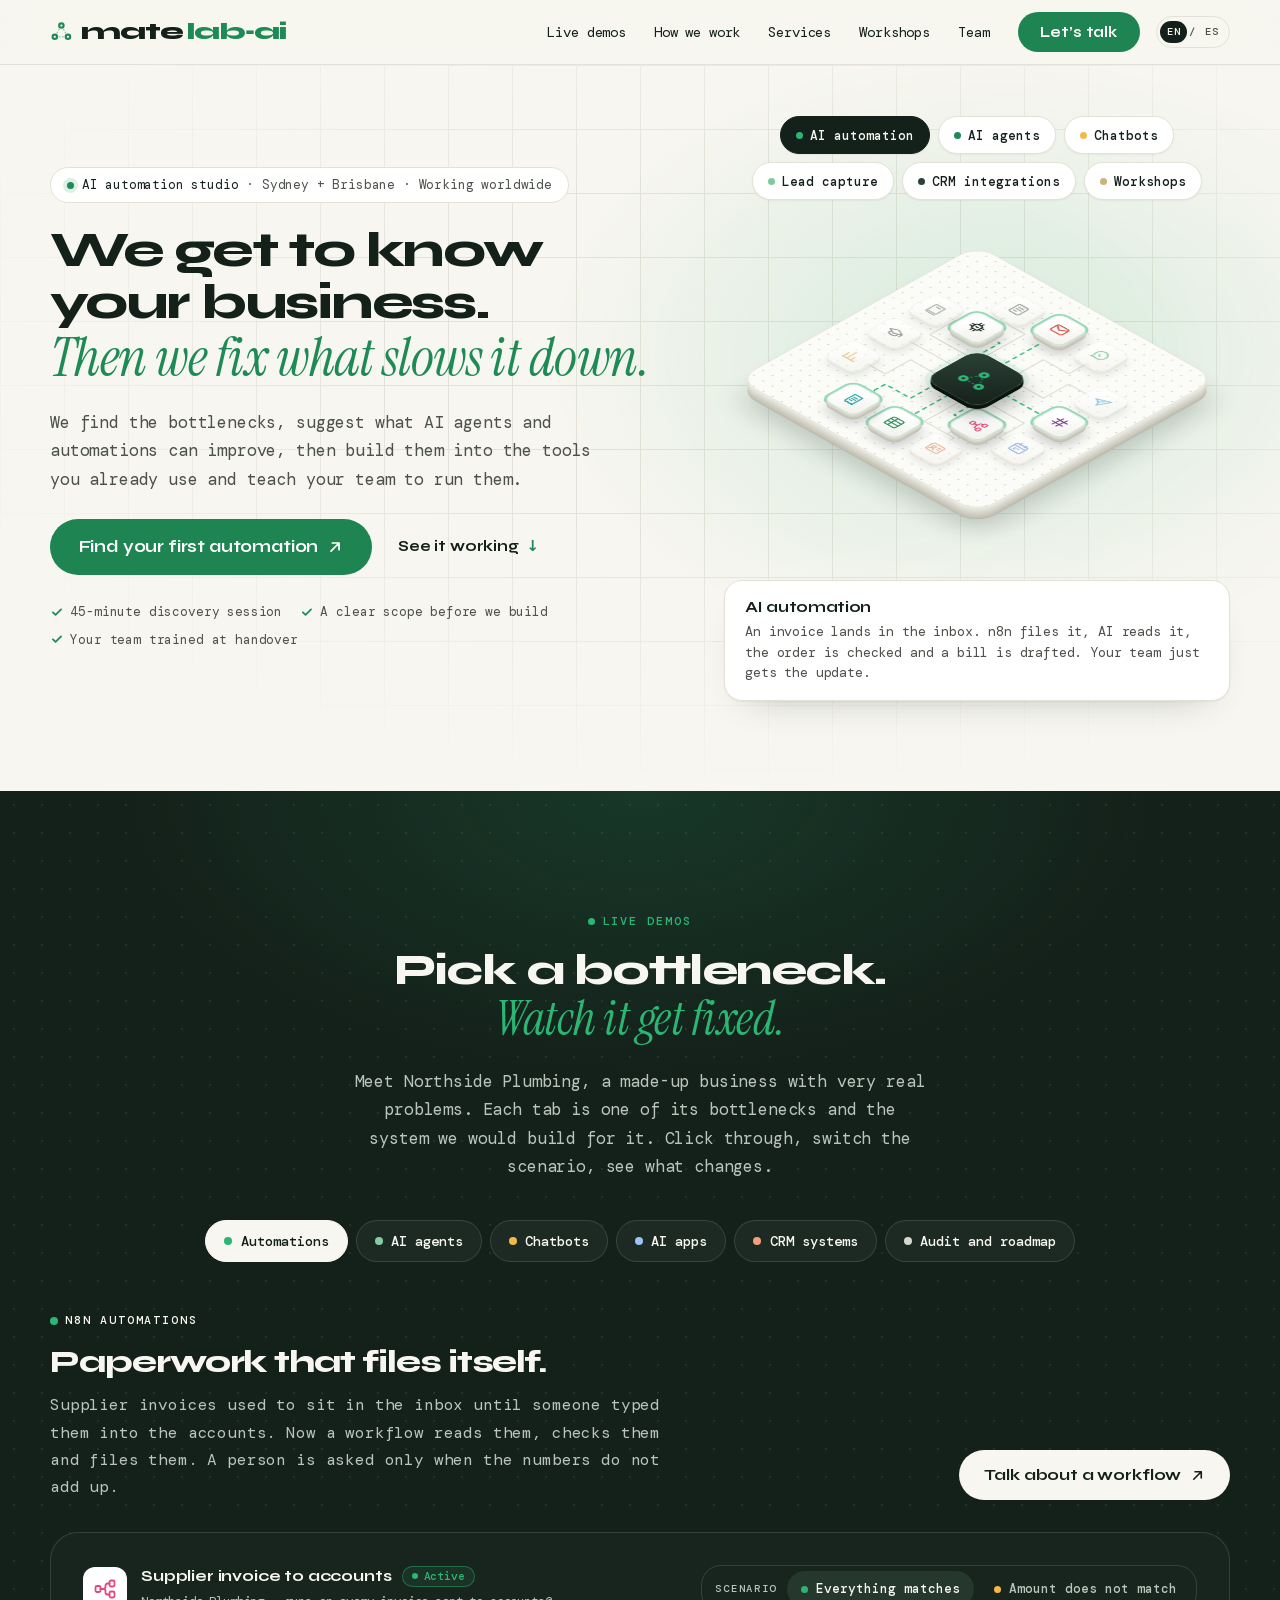
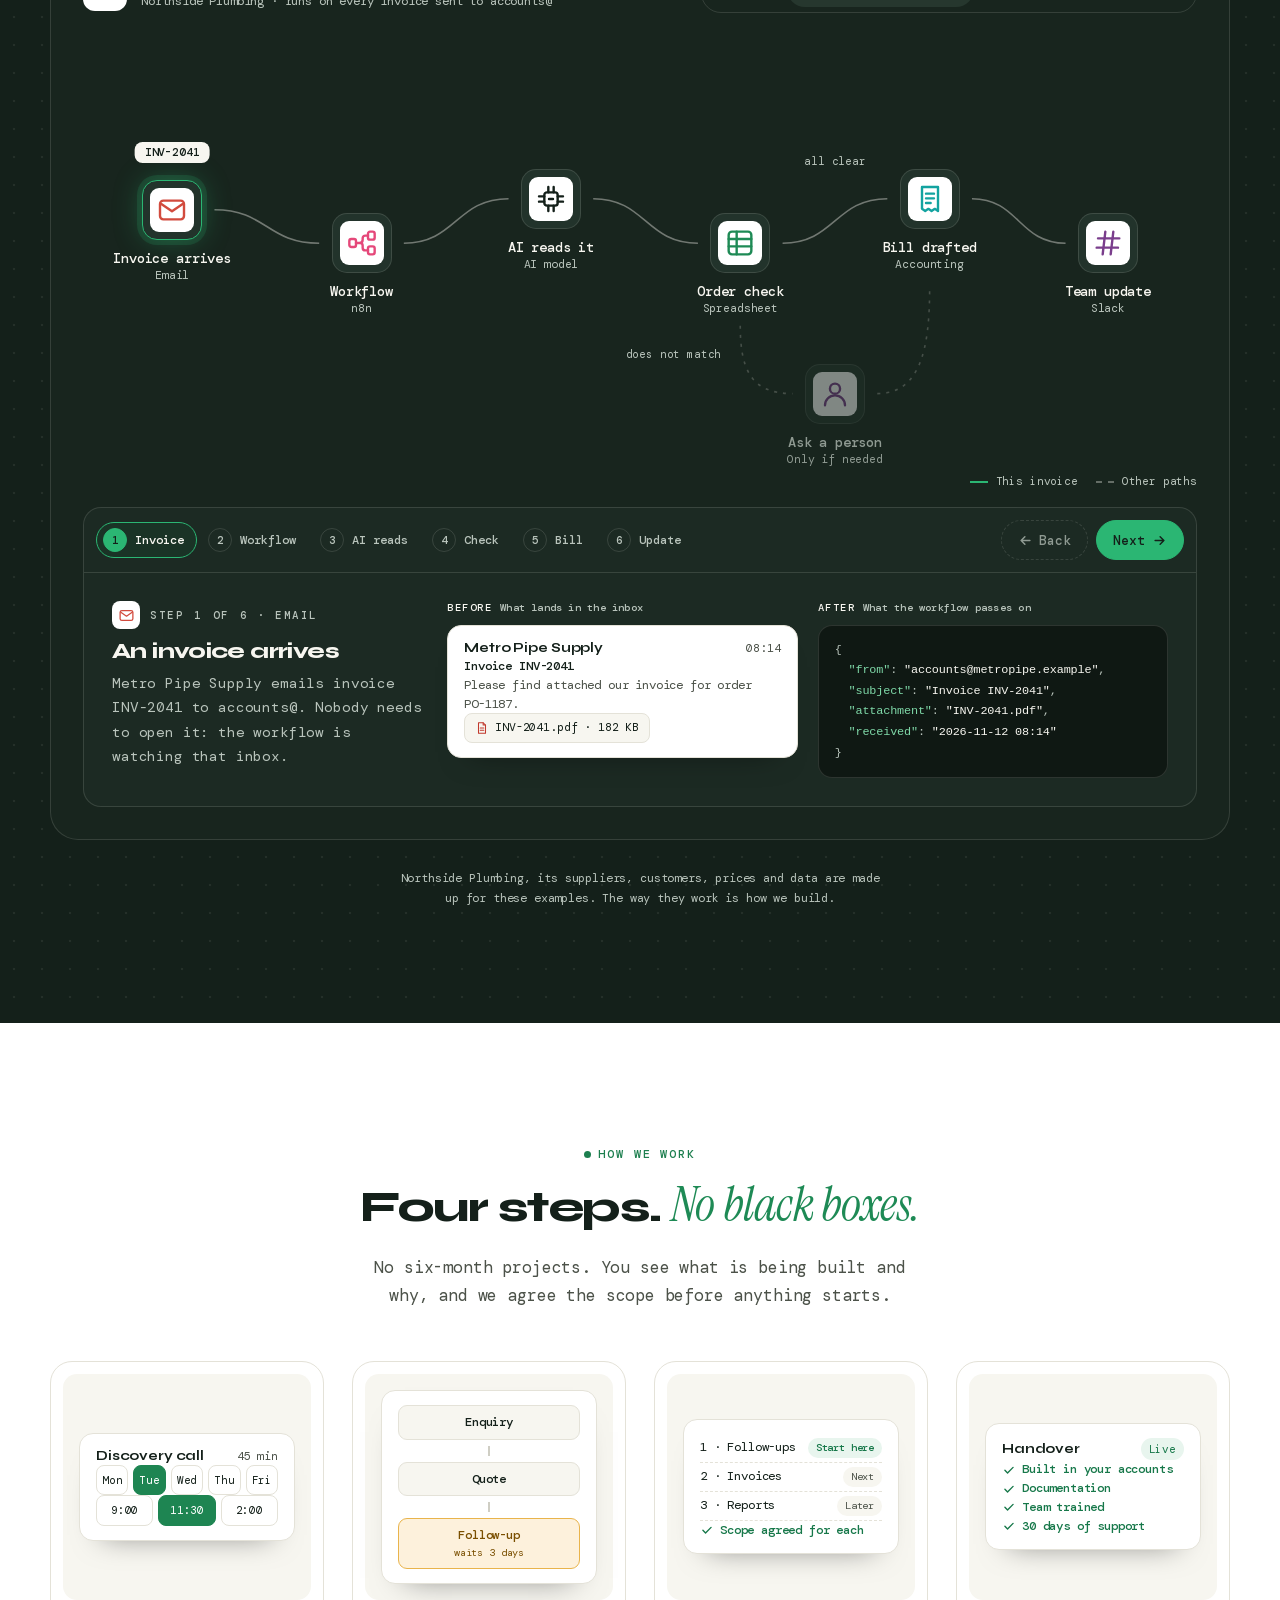
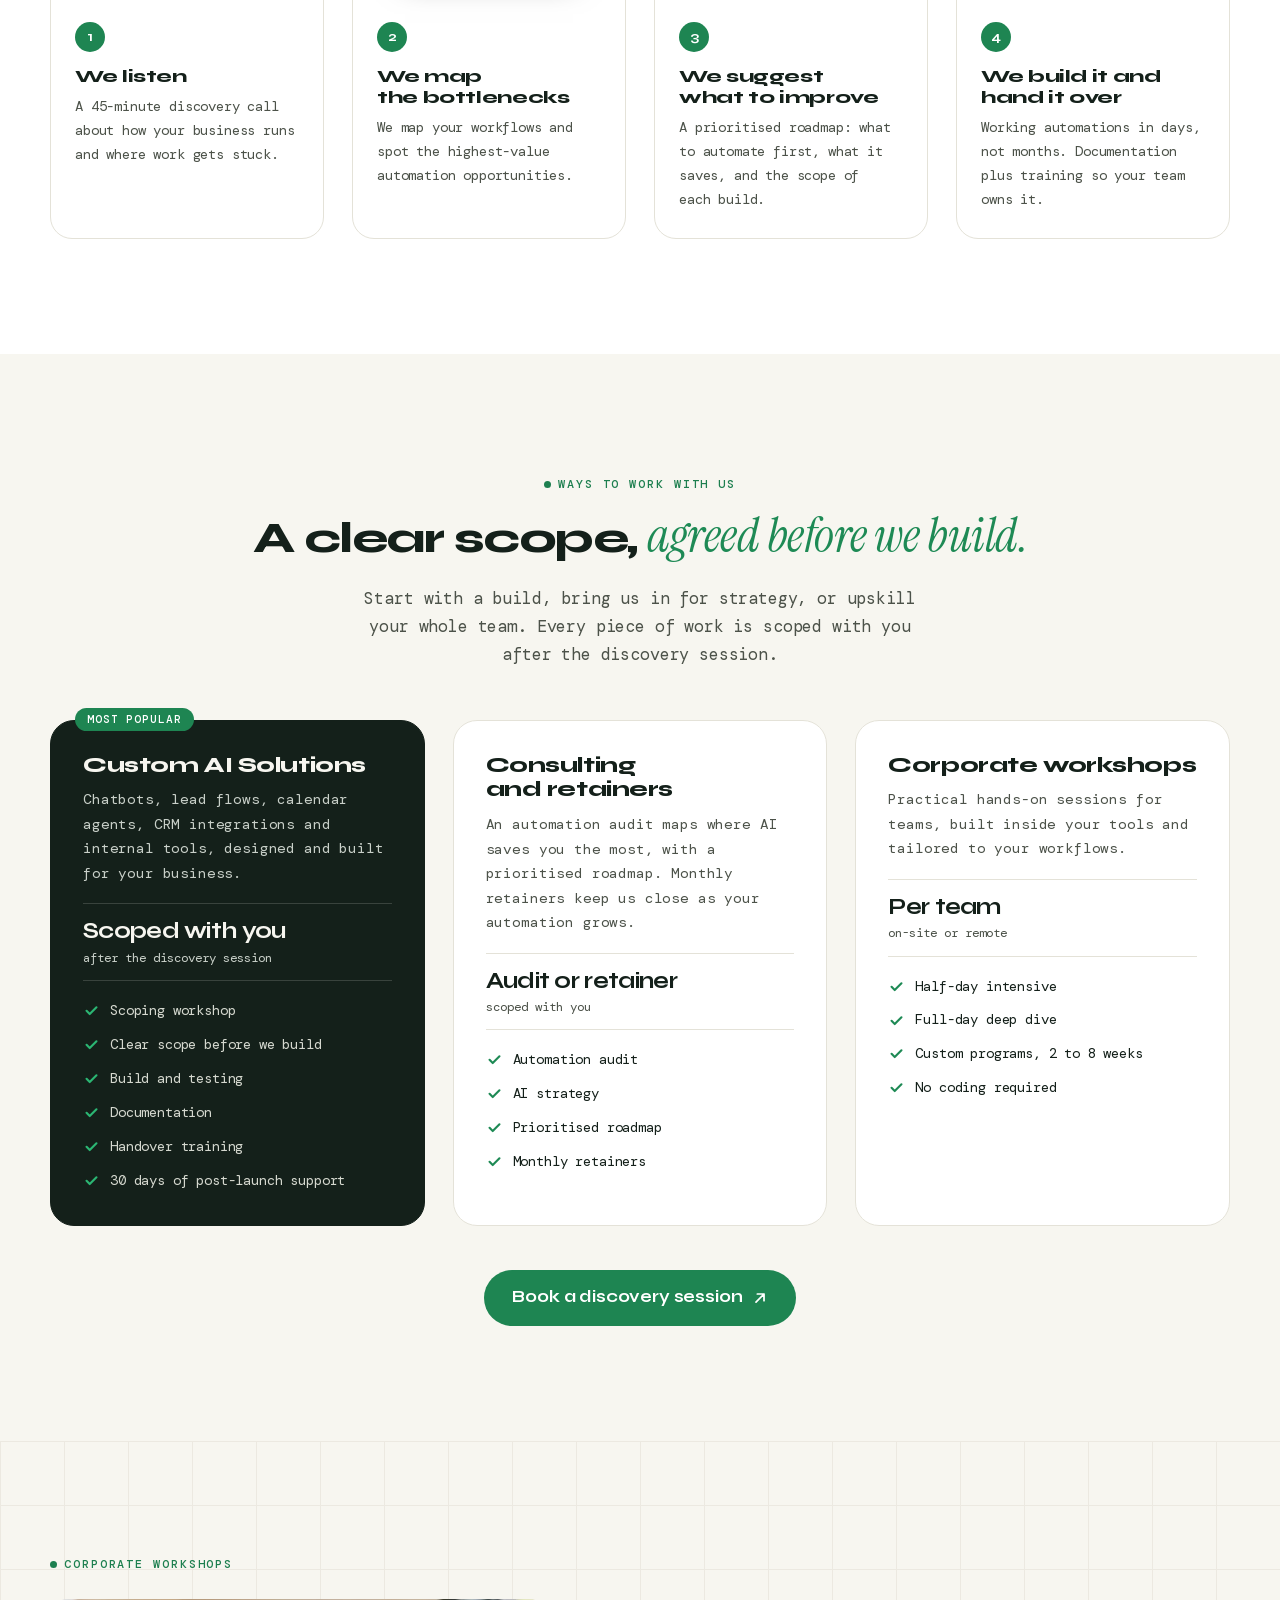
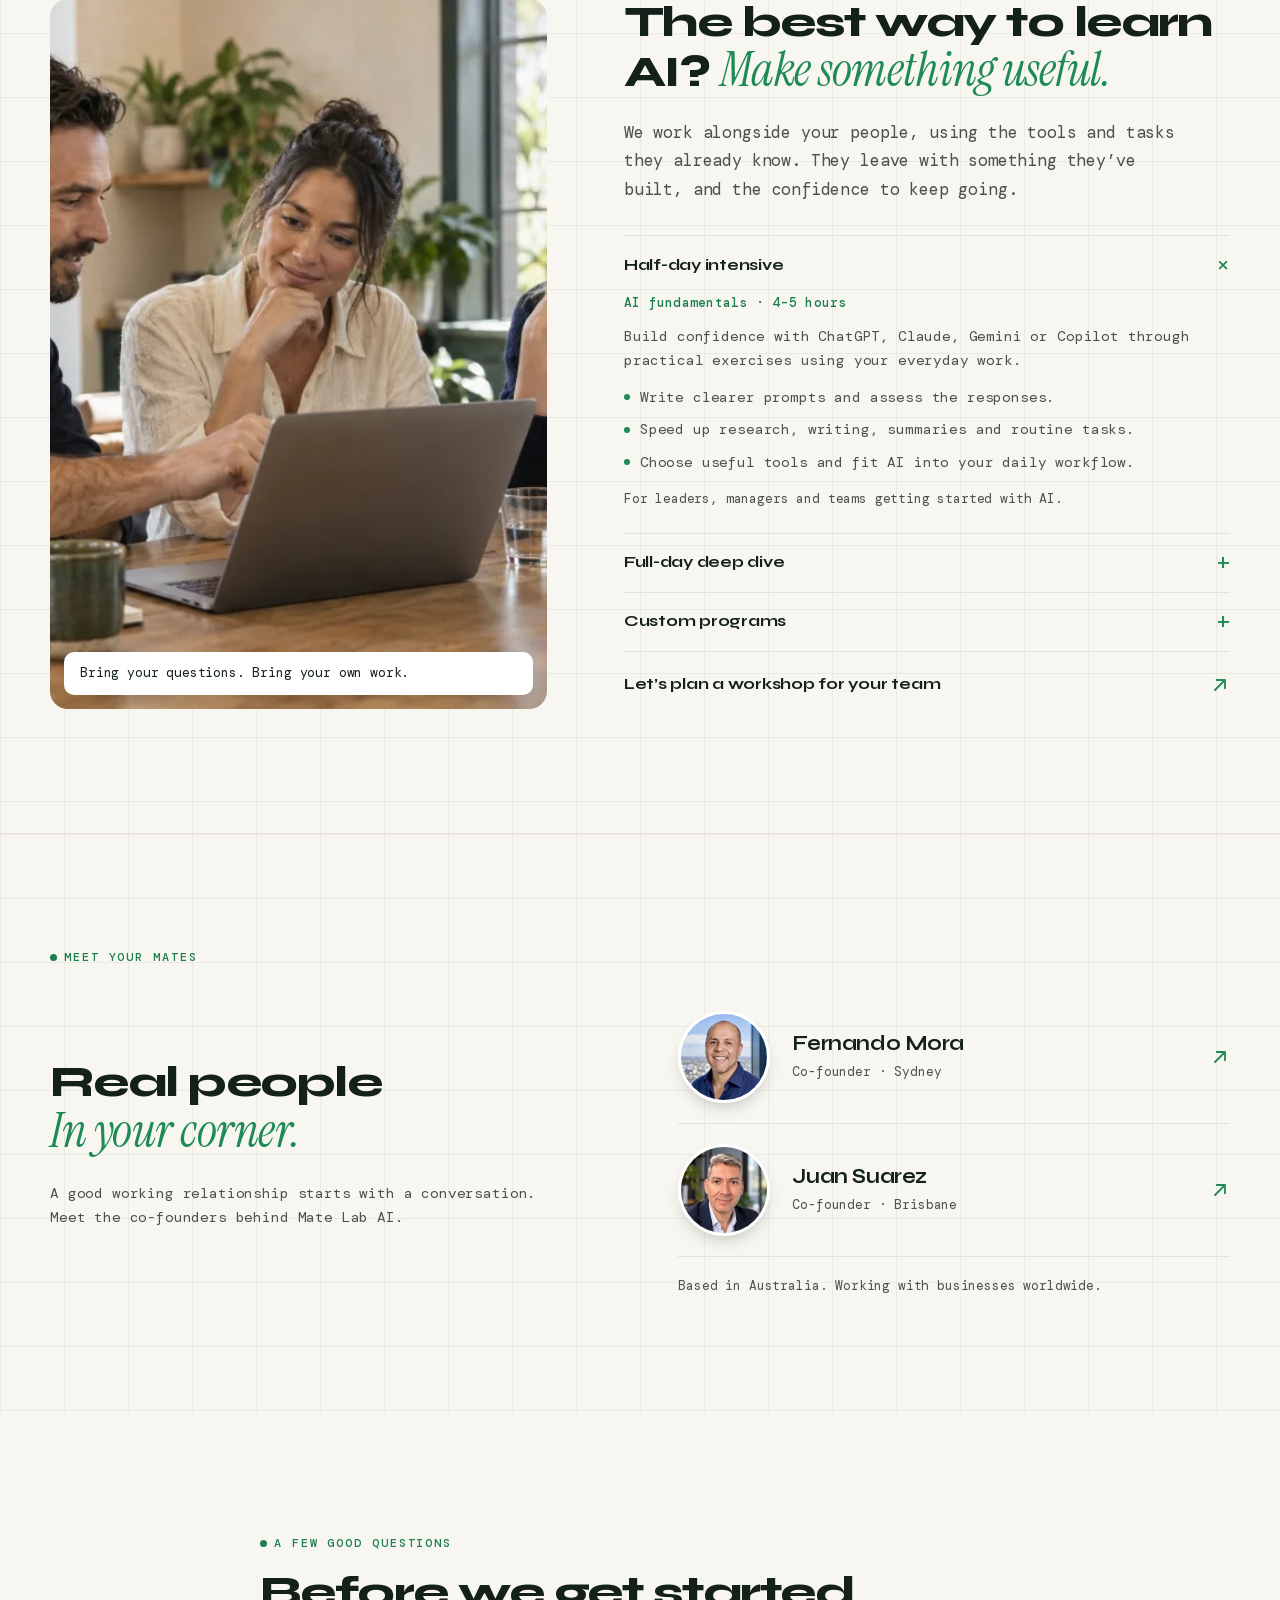
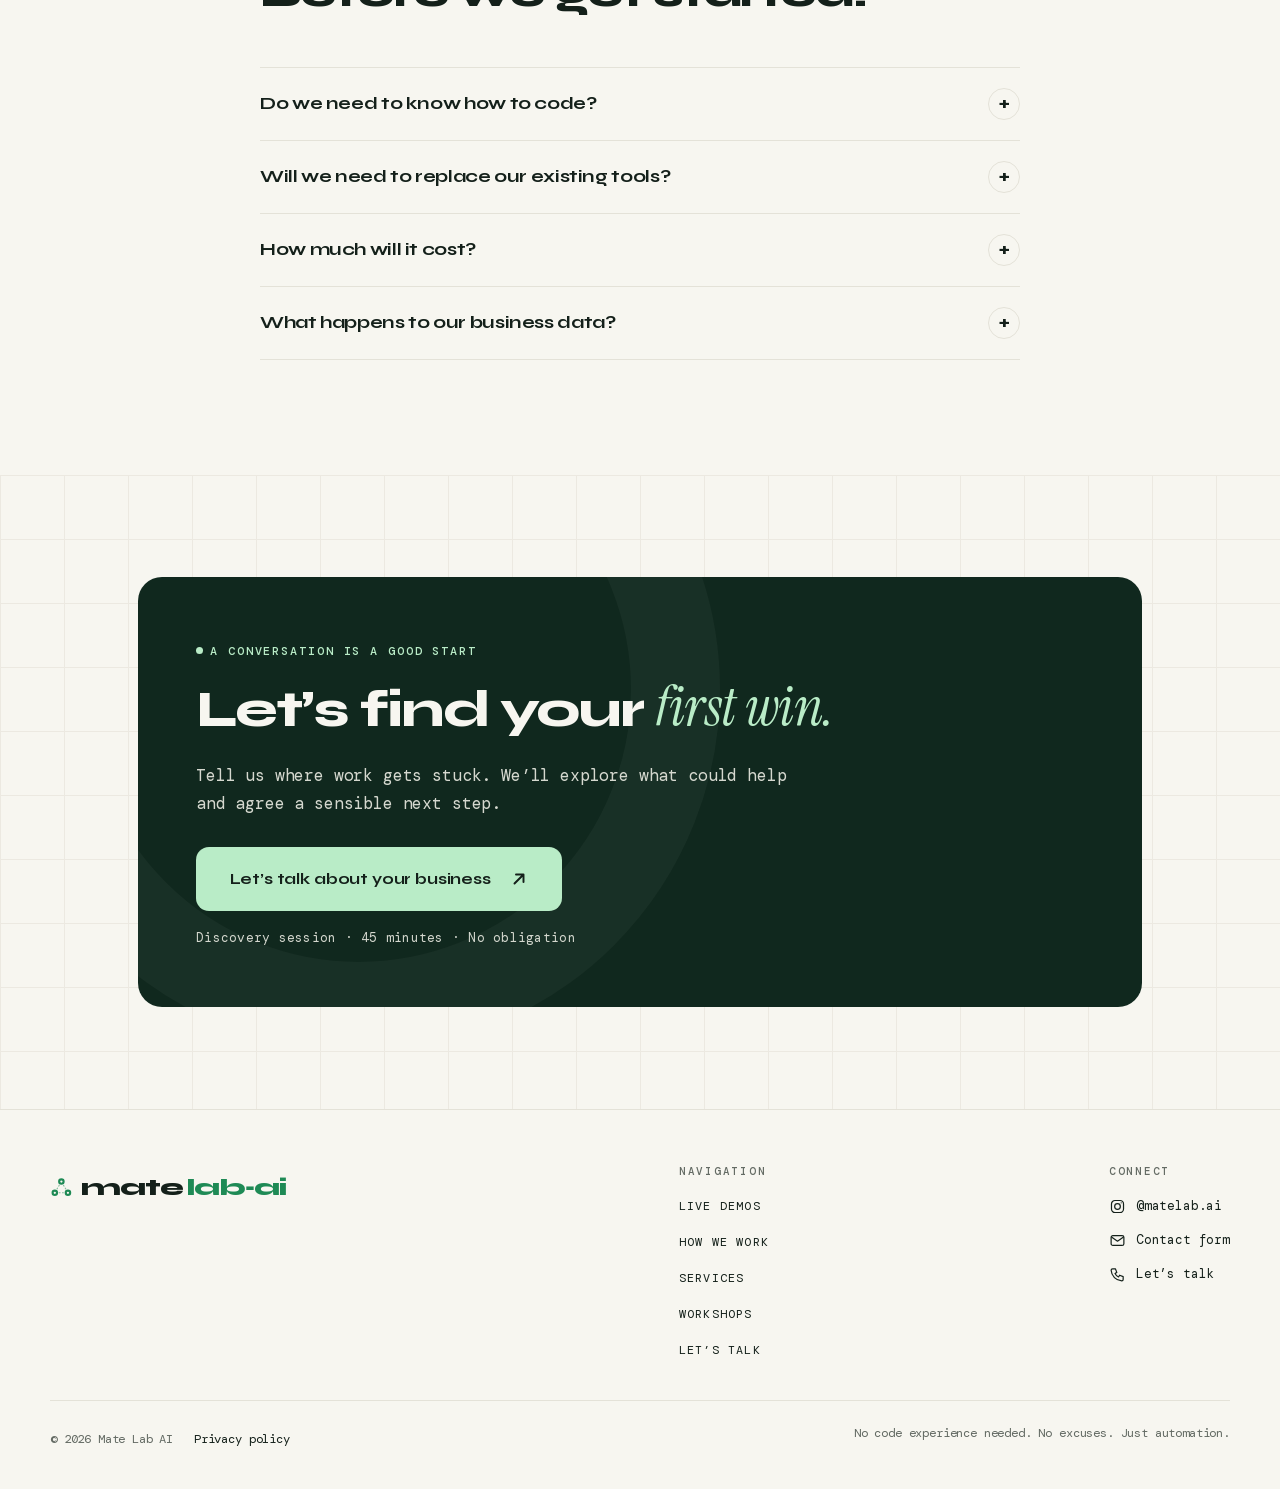
==== commit 9c61eb65: "Green title words in Instrument Serif italic, headings Syne 750 Co-Authored-By: Claude Opus 5.5 <nor" ====
--- a/index.html
+++ b/index.html
@@ -35,8 +35,10 @@
 @font-face{font-family:'DM Mono';font-style:normal;font-weight:500;font-display:swap;src:url(./fuentes/dm-mono-latin-ext.e284f2a1.woff2) format('woff2');unicode-range:U+0100-02BA, U+02BD-02C5, U+02C7-02CC, U+02CE-02D7, U+02DD-02FF, U+0304, U+0308, U+0329, U+1D00-1DBF, U+1E00-1E9F, U+1EF2-1EFF, U+2020, U+20A0-20AB, U+20AD-20C4, U+2113, U+2C60-2C7F, U+A720-A7FF}
 @font-face{font-family:'DM Mono';font-style:normal;font-weight:500;font-display:swap;src:url(./fuentes/dm-mono-latin.0e263db5.woff2) format('woff2');unicode-range:U+0000-00FF, U+0131, U+0152-0153, U+02BB-02BC, U+02C6, U+02DA, U+02DC, U+0304, U+0308, U+0329, U+2000-206F, U+20AC, U+2122, U+2191, U+2193, U+2212, U+2215, U+FEFF, U+FFFD}
 @font-face{font-family:'Syne';font-style:normal;font-weight:700 800;font-display:swap;src:url(./fuentes/syne-latin-ext.79bc8392.woff2) format('woff2');unicode-range:U+0100-02BA, U+02BD-02C5, U+02C7-02CC, U+02CE-02D7, U+02DD-02FF, U+0304, U+0308, U+0329, U+1D00-1DBF, U+1E00-1E9F, U+1EF2-1EFF, U+2020, U+20A0-20AB, U+20AD-20C4, U+2113, U+2C60-2C7F, U+A720-A7FF}
-@font-face{font-family:'Syne';font-style:normal;font-weight:700 800;font-display:swap;src:url(./fuentes/syne-latin.cfff4120.woff2) format('woff2');unicode-range:U+0000-00FF, U+0131, U+0152-0153, U+02BB-02BC, U+02C6, U+02DA, U+02DC, U+0304, U+0308, U+0329, U+2000-206F, U+20AC, U+2122, U+2191, U+2193, U+2212, U+2215, U+FEFF, U+FFFD}</style>
-<link rel="stylesheet" href="./css/sitio.a58d0b1e.css">
+@font-face{font-family:'Syne';font-style:normal;font-weight:700 800;font-display:swap;src:url(./fuentes/syne-latin.cfff4120.woff2) format('woff2');unicode-range:U+0000-00FF, U+0131, U+0152-0153, U+02BB-02BC, U+02C6, U+02DA, U+02DC, U+0304, U+0308, U+0329, U+2000-206F, U+20AC, U+2122, U+2191, U+2193, U+2212, U+2215, U+FEFF, U+FFFD}
+@font-face{font-family:'Instrument Serif';font-style:italic;font-weight:400;font-display:swap;src:url(./fuentes/instrument-serif-italica-latin-ext.a04fc7ed.woff2) format('woff2');unicode-range:U+0100-02BA, U+02BD-02C5, U+02C7-02CC, U+02CE-02D7, U+02DD-02FF, U+0304, U+0308, U+0329, U+1D00-1DBF, U+1E00-1E9F, U+1EF2-1EFF, U+2020, U+20A0-20AB, U+20AD-20C4, U+2113, U+2C60-2C7F, U+A720-A7FF}
+@font-face{font-family:'Instrument Serif';font-style:italic;font-weight:400;font-display:swap;src:url(./fuentes/instrument-serif-italica-latin.6ee678c3.woff2) format('woff2');unicode-range:U+0000-00FF, U+0131, U+0152-0153, U+02BB-02BC, U+02C6, U+02DA, U+02DC, U+0304, U+0308, U+0329, U+2000-206F, U+20AC, U+2122, U+2191, U+2193, U+2212, U+2215, U+FEFF, U+FFFD}</style>
+<link rel="stylesheet" href="./css/sitio.b0ec51ce.css">
 <style>:root{--primario:#1E8A55;--secundario:#2BB673;--tinta:#14201A;--fondo:#F7F6F0;--sobre-primario:#FFFFFF;--primario-boton:#1E8552;--sobre-secundario:#14201A;--secundario-boton:#2BB673;--escenario-a:#4BA177;--escenario-b:#2BB673;--sobre-escenario:#14201A;--primario-texto:#1D7F4F;--secundario-texto:#227A4F;--fuente-texto:'DM Mono', system-ui, -apple-system, 'Segoe UI', Roboto, 'Helvetica Neue', Arial, sans-serif;--fuente-titulos:'Syne', system-ui, -apple-system, 'Segoe UI', Roboto, 'Helvetica Neue', Arial, sans-serif}</style>
 <script>document.documentElement.classList.add('js');setTimeout(function(){if(!window.SITIO_LISTO)document.documentElement.classList.remove('js')},3000);window.SITIO={"nombre":"Mate Lab AI","whatsapp":null,"mensaje_whatsapp":"","formulario":{"destino":"whatsapp","webhook":null},"pixel":false};</script>
 <script type="application/ld+json">{"@context":"https://schema.org","@graph":[{"@type":"ProfessionalService","@id":"https://matelabai.com.au/#negocio","name":"Mate Lab AI","url":"https://matelabai.com.au/","description":"We learn how your business runs, find the bottlenecks and fix them with AI agents, chatbots and n8n automations, then train your team to run them. Sydney and Brisbane.","email":"info@matelabai.com.au","image":["https://matelabai.com.au/img/social-social.df6d7ce9.jpg"],"logo":"https://matelabai.com.au/icono-512.png","sameAs":["https://instagram.com/matelab.ai"]},{"@type":"WebSite","@id":"https://matelabai.com.au/#sitio","url":"https://matelabai.com.au/","name":"Mate Lab AI","inLanguage":"en-AU","publisher":{"@id":"https://matelabai.com.au/#negocio"}}]}</script>
--- a/css/sitio.b0ec51ce.css
+++ b/css/sitio.b0ec51ce.css
@@ -0,0 +1 @@
+:root{--margen: clamp(16px, 4.5vw, 44px);--ancho: 1180px;--hueco: clamp(16px, 2.4vw, 28px);--radio: 24px;--radio-chico: 16px;--radio-boton: 999px;--borde: 1px solid color-mix(in oklab, var(--tinta) 10%, transparent);--borde-boton: 0 solid transparent;--sombra: 0 1px 2px rgb(0 0 0 / .04), 0 10px 30px -12px rgb(0 0 0 / .14);--sombra-alta: 0 2px 4px rgb(0 0 0 / .05), 0 24px 48px -18px rgb(0 0 0 / .22);--sombra-boton: 0 8px 22px -10px color-mix(in oklab, var(--primario) 70%, transparent);--suave: color-mix(in oklab, var(--primario) 9%, var(--fondo));--suave-2: color-mix(in oklab, var(--secundario) 10%, var(--fondo));--tinta-suave: color-mix(in oklab, var(--tinta) 72%, var(--fondo));--linea: color-mix(in oklab, var(--tinta) 12%, var(--fondo));--tarjeta: color-mix(in oklab, var(--tinta) 2.5%, var(--fondo));--curva: cubic-bezier(.2, .7, .2, 1);--alto-barra: 68px}[data-estilo="calido"]{--radio: 20px;--radio-chico: 14px;--radio-boton: 14px;--borde: 2.5px solid var(--tinta);--borde-boton: 2.5px solid var(--tinta);--sombra: 5px 5px 0 var(--tinta);--sombra-alta: 8px 8px 0 var(--tinta);--sombra-boton: 4px 4px 0 var(--tinta);--tarjeta: var(--fondo)}[data-estilo="sobrio"]{--radio: 6px;--radio-chico: 4px;--radio-boton: 6px;--borde: 1px solid var(--linea);--sombra: none;--sombra-alta: 0 12px 32px -20px rgb(0 0 0 / .25);--sombra-boton: none}[data-estilo="apple"]{--radio: 28px;--radio-chico: 18px;--radio-boton: 980px;--borde: 0 solid transparent;--sombra: 0 1px 2px rgb(0 0 0 / .03), 0 18px 40px -28px rgb(0 0 0 / .24);--sombra-alta: 0 34px 64px -36px rgb(0 0 0 / .34);--sombra-boton: 0 12px 26px -14px color-mix(in oklab, var(--primario) 75%, transparent);--suave: #f5f5f7;--suave-2: #f5f5f7;--tarjeta: #f5f5f7;--linea: #d2d2d7}html[data-estilo="apple"]{--fuente-titulos: -apple-system, BlinkMacSystemFont, "SF Pro Display", "SF Pro Text", "Inter", "Helvetica Neue", Arial, sans-serif;--fuente-texto: -apple-system, BlinkMacSystemFont, "SF Pro Text", "SF Pro Display", "Inter", "Helvetica Neue", Arial, sans-serif}*, *::before, *::after{box-sizing: border-box}html{-webkit-text-size-adjust: 100%;text-size-adjust: 100%;scroll-behavior: smooth;scroll-padding-top: calc(var(--alto-barra) + 16px);overflow-x: clip}body{margin: 0;overflow-x: clip;background: var(--fondo);color: var(--tinta);font-family: var(--fuente-texto);font-size: 1.0625rem;line-height: 1.6;-webkit-font-smoothing: antialiased;text-rendering: optimizeLegibility;overflow-wrap: break-word}img, svg, video{max-width: 100%;height: auto;display: block}a{color: var(--primario-texto);text-underline-offset: .18em;text-decoration-thickness: .08em;overflow-wrap: anywhere}a:hover{text-decoration-thickness: .14em}:focus-visible{outline: 3px solid var(--primario-texto);outline-offset: 3px;border-radius: 6px}::selection{background: color-mix(in oklab, var(--primario) 30%, transparent)}h1, h2, h3, h4{font-family: var(--fuente-titulos);color: var(--tinta);margin: 0 0 .5em;font-weight: 800;line-height: 1.06;letter-spacing: -.03em;text-wrap: balance}h1, .titulo-gigante{font-size: clamp(2.35rem, 6.4vw, 5.25rem);letter-spacing: -.04em;line-height: 1.02}h2{font-size: clamp(1.85rem, 4.6vw, 3.5rem)}h3{font-size: clamp(1.2rem, 1.9vw, 1.5rem);line-height: 1.2;letter-spacing: -.015em}p{margin: 0 0 1em;text-wrap: pretty}ul, ol{padding-left: 1.2em}strong{font-weight: 700}.contenedor{width: min(var(--ancho), 100% - 2 * var(--margen));margin-inline: auto}.angosto{max-width: 760px}.centrado{text-align: center;margin-inline: auto}.seccion{padding-block: clamp(72px, 10vw, 136px)}.seccion-suave{background: var(--suave)}.seccion-escenario{padding-block: clamp(20px, 4vw, 56px)}.solo-lectores, .saltar:not(:focus){position: absolute !important;width: 1px;height: 1px;overflow: hidden;clip-path: inset(50%);white-space: nowrap}.saltar:focus{position: fixed;top: 12px;left: 12px;z-index: 100;padding: 12px 18px;background: var(--tinta);color: var(--fondo);border-radius: 10px;text-decoration: none;font-weight: 700}.antetitulo{display: inline-flex;align-items: center;gap: .55em;font-size: .9rem;font-weight: 700;letter-spacing: .02em;color: var(--primario-texto);margin-bottom: 1.1rem}.antetitulo::before{content: "";width: .55em;height: .55em;border-radius: 50%;background: var(--primario);box-shadow: 0 0 0 4px color-mix(in oklab, var(--primario) 22%, transparent)}.bajada{font-size: clamp(1.1rem, 1.6vw, 1.35rem);color: var(--tinta-suave);max-width: 60ch}.centrado .bajada{margin-inline: auto}.resaltado{background: linear-gradient(100deg, var(--primario-texto), var(--secundario-texto));-webkit-background-clip: text;background-clip: text;color: transparent}.encabezado-seccion{max-width: 820px;margin-bottom: clamp(36px, 5vw, 64px)}.encabezado-seccion.centrado{margin-inline: auto}.botones{display: flex;flex-wrap: wrap;gap: 12px;align-items: center}.centrado .botones{justify-content: center}.boton{display: inline-flex;align-items: center;justify-content: center;gap: .55em;min-height: 52px;padding: .8em 1.55em;border-radius: var(--radio-boton);border: var(--borde-boton);font: 700 1.05rem/1.1 var(--fuente-texto);text-decoration: none;white-space: nowrap;cursor: pointer;transition: transform .2s var(--curva), box-shadow .2s var(--curva), background-color .2s}.boton svg{width: 1.25em;height: 1.25em;flex: none}.boton:hover{transform: translateY(-2px)}.boton:active{transform: translateY(1px)}.boton-principal{background: var(--primario-boton);color: var(--sobre-primario);box-shadow: var(--sombra-boton)}.boton-secundario{background: color-mix(in oklab, var(--tinta) 6%, transparent);color: var(--tinta)}[data-estilo="calido"] .boton-secundario{background: var(--fondo);box-shadow: var(--sombra-boton)}.boton-whatsapp{background: #25D366;color: #08260F;box-shadow: 0 8px 22px -10px rgb(37 211 102 / .7)}[data-estilo="calido"] .boton-whatsapp{box-shadow: var(--sombra-boton)}.boton-grande{min-height: 60px;font-size: clamp(.98rem, 3.6vw, 1.12rem);padding-inline: clamp(1.1em, 4vw, 1.9em)}.nota-boton{font-size: .92rem;color: var(--tinta-suave);margin-top: .9rem}.barra{position: sticky;top: 0;z-index: 40;isolation: isolate;border-bottom: 1px solid color-mix(in oklab, var(--tinta) 7%, transparent)}.barra::before{content: "";position: absolute;inset: 0;z-index: -1;background: color-mix(in oklab, var(--fondo) 82%, transparent);-webkit-backdrop-filter: saturate(1.8) blur(16px);backdrop-filter: saturate(1.8) blur(16px)}[data-estilo="calido"] .barra{border-bottom: 2.5px solid var(--tinta)}[data-estilo="calido"] .barra::before{background: var(--fondo)}.barra-dentro{display: flex;align-items: center;justify-content: space-between;gap: 16px;min-height: var(--alto-barra)}.marca{display: inline-flex;align-items: center;gap: 10px;min-height: 44px;font: 800 1.12rem/1 var(--fuente-titulos);letter-spacing: -.02em;color: var(--tinta);text-decoration: none}.marca img{width: 34px;height: 34px}.menu{display: flex;align-items: center;gap: clamp(8px, 2vw, 28px)}.menu a:not(.boton){display: inline-flex;align-items: center;min-height: 44px;color: var(--tinta);text-decoration: none;font-weight: 600;font-size: .98rem}.menu a:not(.boton):hover{color: var(--primario-texto)}.menu .boton{min-height: 44px;padding-block: .55em;font-size: .98rem}.menu-boton{display: none;width: 48px;height: 48px;border: 0;border-radius: 12px;background: color-mix(in oklab, var(--tinta) 6%, transparent);cursor: pointer;align-items: center;justify-content: center;flex-direction: column;gap: 6px}.menu-boton span{display: block;width: 20px;height: 2px;background: var(--tinta);border-radius: 2px;transition: transform .25s var(--curva)}.menu-boton[aria-expanded="true"] span:first-child{transform: translateY(4px) rotate(45deg)}.menu-boton[aria-expanded="true"] span:last-child{transform: translateY(-4px) rotate(-45deg)}@media (max-width: 899px){.menu-boton{display: inline-flex}.menu{position: fixed;inset: var(--alto-barra) 0 0 0;z-index: 39;flex-direction: column;align-items: stretch;gap: 4px;padding: 20px var(--margen) calc(28px + env(safe-area-inset-bottom));background: var(--fondo);overflow-y: auto;visibility: hidden;opacity: 0;transform: translateY(-8px);transition: opacity .25s var(--curva), transform .25s var(--curva), visibility 0s .25s}.menu.abierto{visibility: visible;opacity: 1;transform: none;transition-delay: 0s}.menu a:not(.boton){font: 700 1.6rem/1.2 var(--fuente-titulos);padding-block: 12px;border-bottom: 1px solid var(--linea)}.menu .boton{margin-top: 18px;min-height: 56px;font-size: 1.08rem}body.menu-abierto{overflow: hidden}}.portada{padding-block: clamp(48px, 8vw, 112px) clamp(56px, 8vw, 104px);overflow: clip}.portada-dentro{display: grid;gap: clamp(36px, 5vw, 72px);align-items: center;grid-template-columns: minmax(0, 1fr)}@media (min-width: 960px){.portada-dentro{grid-template-columns: minmax(0, 1.08fr) minmax(0, .92fr)}}.portada h1{margin-bottom: .32em}.portada .bajada{margin-bottom: 1.8rem}.confianza{display: flex;flex-wrap: wrap;gap: 10px 22px;margin-top: 1.6rem;color: var(--tinta-suave);font-size: .95rem;font-weight: 600}.confianza span{display: inline-flex;align-items: center;gap: .45em}.confianza span::before{content: "✓";color: var(--primario-texto);font-weight: 800}.portada-visual{position: relative;isolation: isolate}.portada-visual::before{content: "";position: absolute;inset: 8% 6%;z-index: -1;border-radius: 50%;background: radial-gradient(closest-side, color-mix(in oklab, var(--primario) 55%, transparent), transparent), radial-gradient(closest-side, color-mix(in oklab, var(--secundario) 50%, transparent), transparent) 60% 40% / 80% 80% no-repeat;filter: blur(40px);opacity: .7}.portada-visual img, .portada-visual .ilustracion{border-radius: calc(var(--radio) + 8px);box-shadow: var(--sombra-alta);border: var(--borde)}.escenario{position: relative;isolation: isolate;overflow: clip;border-radius: clamp(24px, 4vw, 44px);padding: clamp(32px, 7vw, 96px) clamp(14px, 5vw, 88px);background: linear-gradient(135deg, var(--escenario-a), color-mix(in oklab, var(--escenario-a) 50%, var(--escenario-b)) 55%, var(--escenario-b));color: var(--sobre-escenario);border: var(--borde);box-shadow: var(--sombra-alta)}.escenario::before{content: "";position: absolute;z-index: -1;width: 140%;aspect-ratio: 1;left: -20%;top: -70%;background: conic-gradient(from 0deg, transparent, rgb(255 255 255 / .08), transparent 30%, rgb(255 255 255 / .05), transparent 60%);animation: girar 28s linear infinite}.escenario h2, .escenario h3, .escenario p, .escenario .antetitulo{color: var(--sobre-escenario)}.escenario .antetitulo::before{background: currentColor;box-shadow: none}.escenario .bajada{color: var(--sobre-escenario);opacity: .92}.escenario .boton-principal{background: var(--fondo);color: var(--tinta);box-shadow: 0 10px 30px -12px rgb(0 0 0 / .4)}.escenario .tarjeta{color: var(--tinta);padding: clamp(18px, 4.5vw, 34px)}.escenario .tarjeta :is(h2, h3, p, label, .antetitulo){color: var(--tinta)}.escenario .tarjeta .aviso-corto{color: var(--tinta-suave)}.escenario .tarjeta .boton-principal{background: var(--primario-boton);color: var(--sobre-primario)}@keyframes girar{to{transform: rotate(1turn)}}.rejilla{display: grid;gap: var(--hueco);grid-template-columns: repeat(auto-fit, minmax(min(100%, 264px), 1fr))}@media (min-width: 960px){.rejilla{grid-template-columns: repeat(3, minmax(0, 1fr))}.rejilla:has(> :nth-child(4):last-child), .rejilla:has(> :nth-child(2):last-child){grid-template-columns: repeat(2, minmax(0, 1fr))}.rejilla:has(> :only-child){grid-template-columns: minmax(0, 1fr);max-width: 760px;margin-inline: auto}}@media (min-width: 1180px){.rejilla:has(> :nth-child(4):last-child){grid-template-columns: repeat(4, minmax(0, 1fr))}}:is(.rejilla, .rejilla-2, .planes, .pasos, .numeros, .objeciones, .pie-dentro, .portada-dentro, .formulario, .campo) > *{min-width: 0}.rejilla-2{display: grid;gap: var(--hueco);grid-template-columns: repeat(auto-fit, minmax(min(100%, 380px), 1fr));align-items: center}.tarjeta{background: var(--tarjeta);border: var(--borde);border-radius: var(--radio);padding: clamp(24px, 2.8vw, 34px);box-shadow: var(--sombra);transition: transform .3s var(--curva), box-shadow .3s var(--curva)}.tarjeta:hover{transform: translateY(-4px);box-shadow: var(--sombra-alta)}.tarjeta h3{margin-bottom: .45em}.tarjeta p{color: var(--tinta-suave);margin: 0}.icono{display: grid;place-items: center;width: 56px;height: 56px;margin-bottom: 20px;border-radius: var(--radio-chico);font-size: 1.6rem;background: var(--suave);color: var(--primario-texto);border: var(--borde)}.tarjeta:nth-child(3n+2) .icono{background: var(--suave-2);color: var(--secundario-texto)}.icono svg{width: 28px;height: 28px}.dolores{display: grid;gap: 14px;list-style: none;padding: 0;margin: 0;align-self: center}.dolores li{display: flex;gap: 14px;align-items: flex-start;padding: 18px 20px;border-radius: var(--radio-chico);background: var(--tarjeta);border: var(--borde);font-weight: 600}.dolores li::before{content: "✕";flex: none;width: 28px;height: 28px;display: grid;place-items: center;border-radius: 50%;background: color-mix(in oklab, #E5484D 14%, var(--fondo));color: #B4232A;font-size: .85rem;font-weight: 800}.pasos{counter-reset: paso;display: grid;gap: var(--hueco);grid-template-columns: repeat(auto-fit, minmax(min(100%, 240px), 1fr));list-style: none;padding: 0;margin: 0}.pasos li{counter-increment: paso;position: relative;padding: 28px;border-radius: var(--radio);background: var(--tarjeta);border: var(--borde);box-shadow: var(--sombra)}.pasos li::before{content: counter(paso);display: grid;place-items: center;width: 48px;height: 48px;margin-bottom: 18px;border-radius: 50%;background: var(--primario-boton);color: var(--sobre-primario);font: 800 1.2rem/1 var(--fuente-titulos)}.pasos h3{margin-bottom: .35em}.pasos p{margin: 0;color: var(--tinta-suave)}.numeros{display: grid;gap: var(--hueco);grid-template-columns: repeat(auto-fit, minmax(min(100%, 200px), 1fr));text-align: center}.numero strong{display: block;font: 800 clamp(2.6rem, 6vw, 4.4rem)/1 var(--fuente-titulos);letter-spacing: -.04em}.numero span{display: block;margin-top: .5em;font-weight: 600;opacity: .9}.testimonio{display: flex;flex-direction: column;gap: 18px;margin: 0}.testimonio blockquote{margin: 0;font-size: 1.12rem;line-height: 1.55;color: var(--tinta)}.testimonio blockquote::before{content: "“";display: block;font: 800 3.4rem/.6 var(--fuente-titulos);color: var(--primario-texto);margin-bottom: 10px}.testimonio figcaption{display: flex;align-items: center;gap: 12px;margin-top: auto}.testimonio figcaption img, .avatar{width: 46px;height: 46px;border-radius: 50%;flex: none}.avatar{display: grid;place-items: center;background: var(--suave);color: var(--primario-texto);font-weight: 800}.testimonio cite{font-style: normal;font-weight: 700;display: block}.testimonio small{color: var(--tinta-suave)}.planes{display: grid;gap: var(--hueco);grid-template-columns: repeat(auto-fit, minmax(min(100%, 290px), 1fr));align-items: stretch}.plan{display: flex;flex-direction: column;gap: 18px;position: relative}.plan .precio{font: 800 clamp(2.4rem, 5vw, 3.3rem)/1 var(--fuente-titulos);letter-spacing: -.04em}.plan .precio small{font: 600 1rem/1 var(--fuente-texto);color: var(--tinta-suave);letter-spacing: 0}.plan ul{list-style: none;padding: 0;margin: 0;display: grid;gap: 10px}.plan li{display: flex;gap: 10px}.plan li::before{content: "✓";color: var(--primario-texto);font-weight: 800}.plan .boton{margin-top: auto}.plan-destacado{border-color: var(--primario);box-shadow: 0 0 0 2px var(--primario), var(--sombra-alta)}[data-estilo="calido"] .plan-destacado{background: var(--suave)}.etiqueta-plan{position: absolute;top: -14px;left: 50%;transform: translateX(-50%);padding: 6px 14px;border-radius: 999px;white-space: nowrap;background: var(--primario-boton);color: var(--sobre-primario);font-size: .82rem;font-weight: 800}.preguntas{display: grid;gap: 12px;max-width: 860px;margin-inline: auto}.preguntas details{border-radius: var(--radio-chico);background: var(--tarjeta);border: var(--borde)}.preguntas summary{list-style: none;cursor: pointer;display: flex;justify-content: space-between;align-items: center;gap: 16px;padding: 20px 22px;min-height: 56px;font-weight: 700;font-size: 1.08rem}.preguntas summary::-webkit-details-marker{display: none}.preguntas summary::after{content: "+";flex: none;width: 32px;height: 32px;display: grid;place-items: center;border-radius: 50%;background: var(--suave);color: var(--primario-texto);font-size: 1.3rem;font-weight: 600;transition: transform .25s var(--curva)}.preguntas details[open] summary::after{transform: rotate(45deg)}.preguntas details > div{padding: 0 22px 20px;color: var(--tinta-suave)}.preguntas details > div p:last-child{margin: 0}.escenario .pasos{grid-template-columns: minmax(0, 1fr);gap: 14px}.escenario .pasos li{display: grid;grid-template-columns: auto minmax(0, 1fr);column-gap: 16px;align-items: start;padding: clamp(18px, 3vw, 26px);background: var(--fondo);color: var(--tinta);box-shadow: 0 16px 32px -20px rgb(0 0 0 / .5)}[data-estilo="calido"] .escenario .pasos li{box-shadow: var(--sombra)}.escenario .pasos li::before{grid-row: span 2;width: 40px;height: 40px;margin: 0;font-size: 1.05rem}.escenario .pasos :is(h3, p){color: inherit}.escenario .pasos p{color: var(--tinta-suave)}.escenario + .numeros{margin-top: clamp(40px, 6vw, 72px)}.objeciones{display: grid;gap: clamp(28px, 4vw, 44px) var(--hueco);grid-template-columns: minmax(0, 1fr);list-style: none;padding: 0;margin: 0}@media (min-width: 700px){.objeciones{grid-template-columns: repeat(2, minmax(0, 1fr))}}@media (min-width: 960px){.objeciones:has(> :nth-child(3):last-child){grid-template-columns: repeat(3, minmax(0, 1fr))}}.objeciones li{padding-top: 22px;border-top: 2px solid var(--linea)}[data-estilo="calido"] .objeciones li{border-top: 2.5px solid var(--tinta)}.objeciones h3{font-size: clamp(1.3rem, 2.3vw, 1.75rem);margin-bottom: .4em}.objeciones p{margin: 0;color: var(--tinta-suave)}.garantia{display: flex;flex-wrap: wrap;align-items: center;gap: 14px 24px;max-width: 860px;margin: clamp(28px, 4vw, 48px) auto 0}.garantia .icono{margin: 0;flex: none}.garantia > div:last-child{flex: 1 1 240px;min-width: 0}.garantia h3{margin-bottom: .3em}.siguientes{counter-reset: siguiente;list-style: none;padding: 0;margin: 0 0 1.6rem;display: grid;gap: 12px}.siguientes li{counter-increment: siguiente;display: flex;gap: 12px;align-items: flex-start;font-weight: 600;line-height: 1.45}.siguientes li::before{content: counter(siguiente);flex: none;display: grid;place-items: center;width: 30px;height: 30px;border-radius: 50%;background: color-mix(in oklab, currentColor 20%, transparent);font: 800 .95rem/1 var(--fuente-titulos)}.franja{position: relative;overflow: clip;padding-block: 16px;border-block: 1px solid var(--linea);background: var(--tarjeta)}.franja-pista{display: flex;width: max-content;animation: franja 38s linear infinite}.franja-pista ul{display: flex;gap: clamp(28px, 5vw, 64px);list-style: none;margin: 0;padding: 0 clamp(14px, 2.5vw, 32px)}.franja-pista li{white-space: nowrap;font-weight: 700;color: var(--tinta-suave);display: flex;align-items: center;gap: .5em}.franja:hover .franja-pista, .franja:focus-within .franja-pista, .franja.pausada .franja-pista{animation-play-state: paused}.franja-pausa{position: absolute;right: 8px;top: 50%;transform: translateY(-50%);min-height: 32px;min-width: 32px;padding: 4px 12px;border-radius: 999px;border: var(--borde);background: var(--fondo);color: var(--tinta);font: 600 .82rem/1 var(--fuente-texto);cursor: pointer}@keyframes franja{to{transform: translateX(-50%)}}.formulario{display: grid;gap: 16px;grid-template-columns: minmax(0, 1fr)}.campo{display: grid;gap: 6px}.campo label{font-weight: 700;font-size: .98rem}.campo input, .campo select, .campo textarea{width: 100%;min-height: 54px;padding: 14px 16px;border-radius: var(--radio-chico);border: 1.5px solid var(--linea);background: var(--fondo);color: var(--tinta);font: 400 1.05rem/1.4 var(--fuente-texto)}[data-estilo="calido"] .campo input, [data-estilo="calido"] .campo select, [data-estilo="calido"] .campo textarea{border: 2.5px solid var(--tinta)}.campo textarea{min-height: 120px;resize: vertical}.campo input:focus-visible, .campo select:focus-visible, .campo textarea:focus-visible{outline: 3px solid var(--primario-texto);outline-offset: 1px;border-color: transparent}.campo [aria-invalid="true"]{border-color: #C2262E}.campo .error{color: #B4232A;font-size: .92rem;font-weight: 600;min-height: 0}.trampa{position: absolute !important;width: 1px;height: 1px;overflow: hidden;clip-path: inset(50%);white-space: nowrap}.aviso-corto{font-size: .86rem;color: var(--tinta-suave);margin: 0}.formulario .boton{width: 100%}.estado-formulario{font-weight: 700;min-height: 1.4em}.estado-formulario[data-tipo="error"]{color: #B4232A}.datos-contacto{display: grid;gap: 14px;list-style: none;padding: 0;margin: 0}.datos-contacto li{display: flex;gap: 12px;align-items: center}.datos-contacto .icono{width: 44px;height: 44px;font-size: 1.2rem;margin: 0;flex: none}.datos-contacto a{min-height: 44px;display: inline-flex;align-items: center}.pie{padding-block: 56px calc(40px + env(safe-area-inset-bottom));border-top: 1px solid var(--linea);color: var(--tinta-suave);font-size: .95rem}[data-estilo="calido"] .pie{border-top: 2.5px solid var(--tinta)}.pie-dentro{display: grid;gap: 28px;grid-template-columns: repeat(auto-fit, minmax(min(100%, 220px), 1fr))}.pie .pie-titulo{font-size: 1rem;margin-bottom: .8em;letter-spacing: 0}.pie p{margin: 0 0 .6em}.pie ul{list-style: none;padding: 0;margin: 0;display: grid;gap: 4px}.pie a{color: var(--tinta);text-decoration: none;display: inline-flex;align-items: center;min-height: 32px}.pie a:hover{color: var(--primario-texto);text-decoration: underline}.pie-final{margin-top: 36px;padding-top: 22px;border-top: 1px solid var(--linea);display: flex;flex-wrap: wrap;justify-content: space-between;gap: 12px}.whatsapp-flotante{position: fixed;z-index: 30;right: max(16px, env(safe-area-inset-right));bottom: max(16px, env(safe-area-inset-bottom));width: 60px;height: 60px;border-radius: 50%;display: grid;place-items: center;background: #25D366;color: #FFFFFF;box-shadow: 0 12px 28px -8px rgb(0 0 0 / .35);transition: transform .2s var(--curva)}.whatsapp-flotante:hover{transform: scale(1.06)}.whatsapp-flotante svg{width: 32px;height: 32px}@media (max-width: 899px){.pie{padding-bottom: calc(96px + env(safe-area-inset-bottom))}}.texto-largo{max-width: 760px}.texto-largo h2{font-size: clamp(1.35rem, 2.6vw, 1.75rem);margin-top: 2em}.texto-largo li{margin-bottom: .4em}.pagina-corta{min-height: 62vh;display: grid;place-items: center;text-align: center}.js [data-aparece]{opacity: 0;transform: translateY(26px);transition: opacity .9s var(--curva), transform .9s var(--curva);transition-delay: var(--retraso, 0ms)}.js [data-aparece].visible{opacity: 1;transform: none}.js [data-palabras] .palabra{display: inline-block;opacity: 0;transform: translateY(.45em);transition: opacity .7s var(--curva), transform .7s var(--curva);transition-delay: calc(var(--i) * 70ms)}.js [data-palabras].visible .palabra{opacity: 1;transform: none}[data-estilo="apple"] body{letter-spacing: -.016em}[data-estilo="apple"] :is(h1, h2, h3, h4){font-weight: 700;letter-spacing: -.028em}[data-estilo="apple"] :is(h1, .titulo-gigante){letter-spacing: -.036em}[data-estilo="apple"] .antetitulo{font-weight: 600;letter-spacing: -.005em;font-size: 1rem}[data-estilo="apple"] .antetitulo::before{display: none}[data-estilo="apple"] .boton{font-weight: 600}[data-estilo="apple"] .boton-secundario{background: #f5f5f7;color: var(--tinta)}[data-estilo="apple"] .seccion-suave :is(.tarjeta, .pasos li, .dolores li, .preguntas details){background: #ffffff}[data-estilo="apple"] .tarjeta, [data-estilo="apple"] .pasos li{box-shadow: none}[data-estilo="apple"] .seccion-suave :is(.tarjeta, .pasos li){box-shadow: var(--sombra)}[data-estilo="apple"] .icono{border-radius: 50%;background: color-mix(in oklab, var(--primario) 12%, #ffffff)}[data-estilo="apple"] .plan-destacado{background: #ffffff;box-shadow: 0 0 0 2px var(--primario), var(--sombra-alta)}[data-estilo="apple"] .barra::before{background: rgb(255 255 255 / .8)}[data-estilo="apple"] .portada-visual img, [data-estilo="apple"] .portada-visual .ilustracion{border-radius: 32px}[data-estilo="apple"] .franja{background: #ffffff}[data-estilo="apple"] .seccion-suave .antetitulo{color: color-mix(in oklab, var(--primario-texto) 86%, #000)}[data-estilo="apple"] :is(.tarjeta, .seccion-suave, .pieza, .preguntas details) a:not(.boton){color: color-mix(in oklab, var(--primario-texto) 86%, #000)}[data-estilo="apple"] .avatar{color: color-mix(in oklab, var(--primario-texto) 86%, #000)}[data-estilo="apple"] .escenario .tarjeta{background: #fff}.js [data-3d="girar"]{transform: perspective(1200px) rotateX(var(--rx, 0deg)) rotateY(var(--ry, 0deg)) scale(var(--esc, 1));transform-origin: 50% 65%}.js [data-3d="inclinar"]{transform: perspective(900px) rotateX(var(--ix, 0deg)) rotateY(var(--iy, 0deg));transition: transform .25s var(--curva), box-shadow .3s var(--curva)}.js [data-3d="capas"] > *{transform: translateY(var(--py, 0px))}.js [data-3d="profundidad"]{position: relative;isolation: isolate;transform: perspective(1000px) rotateX(var(--ix, 0deg)) rotateY(var(--iy, 0deg)) scale(var(--zoom, 1));transition: transform .3s var(--curva)}.js [data-3d="profundidad"]::after{content: "";position: absolute;inset: 0;border-radius: inherit;pointer-events: none;background: radial-gradient(circle at var(--lx, 50%) var(--ly, 30%), rgb(255 255 255 / .42), transparent 46%);opacity: var(--brillo, 0);transition: opacity .35s var(--curva)}.vuelta-fija{display: grid;gap: clamp(20px, 3vw, 40px);justify-items: center;text-align: center}.vuelta-fotos{position: relative;width: min(560px, 82vw);aspect-ratio: 1}.vuelta-fotos img{width: 100%;height: 100%;object-fit: contain}:root:not(.js) .vuelta-fotos img:not(:first-child){display: none}.js [data-3d="vuelta"]{height: var(--alto-vuelta, 280vh)}.js [data-3d="vuelta"] .vuelta-fija{position: sticky;top: var(--alto-barra);height: calc(100vh - var(--alto-barra));height: calc(100svh - var(--alto-barra));align-content: center}.js [data-3d="vuelta"] .vuelta-fotos img{position: absolute;inset: 0;opacity: 0}.js [data-3d="vuelta"] .vuelta-fotos img.actual{opacity: 1}.js [data-3d="vuelta"] .vuelta-textos{display: grid}.js [data-3d="vuelta"] .vuelta-textos > *{grid-area: 1 / 1;opacity: 0;transform: translateY(10px);transition: opacity .45s var(--curva), transform .45s var(--curva)}.js [data-3d="vuelta"] .vuelta-textos > .actual{opacity: 1;transform: none}[data-3d="flotar"]{animation: flotar var(--duracion, 7s) ease-in-out infinite;animation-delay: var(--retraso-flotar, 0s)}@keyframes flotar{50%{transform: translateY(-12px) rotate(var(--giro, 2.5deg))}}:is(.seccion, .portada, .escenario):has([data-3d]){overflow: clip}@media (prefers-reduced-motion: reduce){html{scroll-behavior: auto}*, *::before, *::after{animation: none !important;transition: none !important}.js [data-aparece], .js [data-palabras] .palabra{opacity: 1 !important;transform: none !important}.franja-pista{width: auto;justify-content: center}.franja-pista ul{flex-wrap: wrap;justify-content: center;row-gap: 8px}.franja-pista ul[aria-hidden="true"], .franja-pausa{display: none}[data-3d], .js [data-3d="capas"] > *{transform: none !important}.js [data-3d="vuelta"]{height: auto}.js [data-3d="vuelta"] .vuelta-fija{position: static;height: auto}.js [data-3d="vuelta"] .vuelta-fotos img:not(:first-child){display: none}.js [data-3d="vuelta"] .vuelta-fotos img:first-child{opacity: 1}.js [data-3d="vuelta"] .vuelta-textos > *{opacity: 1;transform: none;grid-area: auto}}:root{--papel: #F7F6F0;--blanco: #FFFFFF;--tinta-marca: #14201A;--tinta-honda: #22332B;--musgo: #2C4237;--verde: #1E8A55;--verde-vivo: #2BB673;--raya: #E4E2D8;--claro-sobre-tinta: #D5D8CF;--noche: #14201A;--noche-2: #18251E;--noche-3: #1C2A23;--noche-raya: rgb(247 246 240 / .13);--noche-suave: #B9C4BC;--ambar: #F2B84B;--apagado: #8F9A92;--suave: #FFFFFF;--suave-2: #FFFFFF;--tarjeta: #FFFFFF;--linea: #E4E2D8;--tinta-suave: #4C5249;--borde: 1px solid var(--raya);--radio: 24px;--radio-chico: 16px;--sombra: 0 1px 2px rgb(20 32 26 / .05), 0 18px 40px -26px rgb(20 32 26 / .3);--sombra-alta: 0 30px 60px -40px rgb(20 32 26 / .35);--sombra-boton: none;--alto-barra: 64px;--check: url("data:image/svg+xml,%3Csvg xmlns=%27http://www.w3.org/2000/svg%27 viewBox=%270 0 24 24%27 fill=%27none%27 stroke=%27black%27 stroke-width=%273%27 stroke-linecap=%27round%27 stroke-linejoin=%27round%27%3E%3Cpath d=%27m5 12.5 4.5 4.5L19 7.5%27/%3E%3C/svg%3E")}[hidden]{display: none !important}body{font-size: 1rem;line-height: 1.7;font-weight: 400;letter-spacing: -.01em;font-synthesis: none}strong, b{font-weight: 500}h1, h2, h3, h4{overflow-wrap: normal;font-weight: 750}h1{font-size: clamp(2.1rem, 3.9vw, 3.5rem);letter-spacing: -.045em;line-height: 1.04;margin-bottom: 0}h2{font-size: clamp(1.85rem, 3.4vw, 2.75rem);letter-spacing: -.035em;line-height: 1.07}h3{letter-spacing: -.02em;line-height: 1.15}:is(h1, h2) :is(.verde, .vivo){font-family: "Instrument Serif", Georgia, "Times New Roman", serif;font-style: italic;font-weight: 400;font-size: 1.1em;letter-spacing: -.01em}.renglon{display: block}.verde{color: var(--verde)}.vivo{color: var(--verde-vivo)}.bajada{font-size: clamp(1rem, 1.3vw, 1.08rem);line-height: 1.7;max-width: 58ch}.seccion{padding-block: clamp(72px, 9vw, 128px)}.seccion[id]{scroll-margin-top: calc(16px - clamp(72px, 9vw, 128px))}.encabezado-seccion{max-width: 780px;margin-bottom: clamp(32px, 4vw, 56px)}.rotulo{display: inline-flex;align-items: center;gap: .6em;margin: 0 0 1.1rem;font: 500 .74rem/1.4 var(--fuente-texto);letter-spacing: .16em;text-transform: uppercase;color: var(--primario-texto)}.rotulo::before{content: "";flex: none;width: 7px;height: 7px;border-radius: 50%;background: currentColor}.num{font: 500 .78rem/1 var(--fuente-texto);letter-spacing: .12em;color: var(--primario-texto)}.sprite{position: absolute;width: 0;height: 0;overflow: hidden}@keyframes corre{to{stroke-dashoffset: -32}}@keyframes entra-paso{from{opacity: 0;transform: translateY(8px)}to{opacity: 1;transform: none}}@keyframes punto{0%, 100%{transform: none;opacity: .45}50%{transform: translateY(-4px);opacity: 1}}.boton{font: 700 clamp(.86rem, 3.9vw, 1rem)/1.1 var(--fuente-titulos);letter-spacing: -.01em;min-height: 50px}.boton-grande{min-height: 56px;font-size: clamp(.86rem, 3.9vw, 1.05rem);padding-inline: clamp(1.1em, 4vw, 1.7em)}.boton-secundario{background: var(--blanco);box-shadow: inset 0 0 0 1px var(--raya);color: var(--tinta)}.boton-claro{background: var(--papel);color: var(--tinta-marca)}.boton-claro:hover{background: var(--blanco)}.con-flecha::after{content: "";flex: none;width: .95em;height: .95em;background: currentColor;-webkit-mask: url("data:image/svg+xml,%3Csvg xmlns=%27http://www.w3.org/2000/svg%27 viewBox=%270 0 24 24%27 fill=%27none%27 stroke=%27black%27 stroke-width=%272.6%27 stroke-linecap=%27round%27 stroke-linejoin=%27round%27%3E%3Cpath d=%27M6 18 18 6M8 6h10v10%27/%3E%3C/svg%3E") center / contain no-repeat;mask: url("data:image/svg+xml,%3Csvg xmlns=%27http://www.w3.org/2000/svg%27 viewBox=%270 0 24 24%27 fill=%27none%27 stroke=%27black%27 stroke-width=%272.6%27 stroke-linecap=%27round%27 stroke-linejoin=%27round%27%3E%3Cpath d=%27M6 18 18 6M8 6h10v10%27/%3E%3C/svg%3E") center / contain no-repeat}@media (max-width: 379px){.boton{font-size: .8rem;letter-spacing: -.02em}.boton-grande{font-size: .8rem;padding-inline: 1.05em}.con-flecha::after{display: none}}.nota-boton{font-size: .8rem;letter-spacing: .02em;margin: 1rem 0 0}.enlace-flecha{display: inline-flex;align-items: center;gap: .5em;min-height: 48px;padding-inline: 8px;font: 700 .95rem/1 var(--fuente-titulos);letter-spacing: -.01em;color: var(--tinta);text-decoration: none}.enlace-flecha::after{content: "↓";font-family: var(--fuente-texto);color: var(--verde)}.enlace-flecha:hover{color: var(--verde)}.lista-check{list-style: none;margin: 0;padding: 0;display: grid;gap: 10px}.lista-check li{display: flex;gap: 10px;align-items: flex-start}.lista-check li::before{content: "";flex: none;width: 17px;height: 17px;margin-top: .22em;background: var(--verde);-webkit-mask: var(--check) center / contain no-repeat;mask: var(--check) center / contain no-repeat}.barra{border-bottom-color: var(--raya)}.marca{flex: none;align-items: flex-end;gap: .333em;min-height: 0;padding-block: 10px;font-size: 1.5rem;line-height: 1;white-space: nowrap}.marca-arbol{width: .949em;height: .949em;flex: none;transform: translateY(-.051em)}.marca-palabra{display: flex;align-items: baseline;font: 800 1em/1 var(--fuente-titulos);letter-spacing: -.04em}.marca-palabra .mate{color: var(--tinta);margin-right: .17em}.marca-palabra .lab{color: var(--verde)}.arbol-lineas{animation: flujo-marca 1.5s linear infinite}.arbol-lineas line{stroke: var(--arbol, var(--verde));stroke-width: 2.4;stroke-dasharray: 4 3.5;opacity: .55}.arbol-nodos circle{fill: none;stroke: var(--arbol, var(--verde));stroke-width: 4.875}@keyframes flujo-marca{to{stroke-dashoffset: -15px}}@media (prefers-reduced-motion: reduce){.arbol-lineas{animation: none}}.idioma{display: inline-flex;align-items: center;gap: 1px;min-height: 32px;margin-left: auto;padding: 3px;flex: none;border: 1px solid var(--raya);border-radius: 999px;font: 500 .66rem/1 var(--fuente-texto);letter-spacing: .08em;color: var(--tinta-suave);text-decoration: none;transition: border-color .2s}.idioma span{padding: 6px 7px;border-radius: 999px}.idioma span[aria-hidden]{padding: 0 1px}.idioma .actual{background: var(--tinta-marca);color: var(--papel)}.idioma:hover{border-color: var(--tinta-suave);color: var(--tinta)}@media (max-width: 479px){.barra-dentro{gap: 10px}.barra .marca{font-size: 1.17rem}.idioma{font-size: .6rem}.idioma span{padding: 5px 6px}.menu-boton{width: 44px;height: 44px}}@media (max-width: 359px){.idioma .actual, .idioma span[aria-hidden]{display: none}}:lang(es) .crm-tarjeta.seguido::after{content: "Seguimiento redactado"}@media (min-width: 1024px){:lang(es) .portada .boton-grande{font-size: clamp(.86rem, 1.2vw, 1.05rem)}}@media (max-width: 479px){:lang(es) .boton-grande{gap: .45em;padding-inline: 1.05em;font-size: clamp(.78rem, 3.5vw, .92rem)}}@media (min-width: 900px){.menu{margin-left: auto}.idioma{margin-left: 0}.menu{gap: clamp(14px, 2.2vw, 30px)}.menu a:not(.boton){font: 400 .88rem/1 var(--fuente-texto)}.menu .boton{min-height: 40px;font-size: .92rem}.menu a{white-space: nowrap}}@media (min-width: 900px) and (max-width: 1199px){.barra .marca{font-size: 1.17rem}.menu{gap: 14px}.menu a:not(.boton){font-size: .8rem;letter-spacing: -.02em}.menu .boton{padding-inline: 1.1em;font-size: .86rem}}@media (min-width: 900px) and (max-width: 999px){.barra-dentro{gap: 12px}.menu{gap: 11px}.idioma span{padding: 5px 7px}:lang(es) .menu a:not(.boton){font-size: .76rem;letter-spacing: -.03em}}.portada{position: relative;isolation: isolate;padding-block: clamp(28px, 4vw, 60px) clamp(56px, 7vw, 104px);overflow: clip}.portada::before{content: "";position: absolute;inset: 0;z-index: -1;pointer-events: none;background: radial-gradient(50% 60% at 78% 40%, rgb(43 182 115 / .16), transparent 70%), linear-gradient(var(--raya) 1px, transparent 1px) 0 0 / 64px 64px, linear-gradient(90deg, var(--raya) 1px, transparent 1px) 0 0 / 64px 64px;-webkit-mask-image: radial-gradient(85% 75% at 60% 40%, #000 35%, transparent 80%);mask-image: radial-gradient(85% 75% at 60% 40%, #000 35%, transparent 80%)}.portada .portada-dentro{grid-template-columns: minmax(0, 1fr);gap: clamp(36px, 5vw, 56px)}@media (min-width: 1024px){.portada .portada-dentro{grid-template-columns: minmax(0, 1.1fr) minmax(0, .9fr)}}.portada-dentro > *{min-width: 0}.insignia{display: inline-flex;flex-wrap: wrap;align-items: center;gap: .2em .6em;margin: 0 0 22px;padding: 8px 16px;border: 1px solid var(--raya);border-radius: 18px;background: var(--blanco);font-size: .8rem;line-height: 1.4;color: var(--tinta)}.insignia i{width: 7px;height: 7px;border-radius: 50%;background: var(--verde);box-shadow: 0 0 0 4px rgb(30 138 85 / .14)}.insignia span{color: var(--tinta-suave)}.portada .bajada{margin: 22px 0 26px}.portada .botones{gap: 10px 18px}.promesas{list-style: none;margin: 26px 0 0;padding: 0;display: flex;flex-wrap: wrap;gap: 6px 18px;font-size: .8rem;color: var(--tinta-suave)}.promesas li{display: inline-flex;align-items: center;gap: .5em}.promesas li::before{content: "";flex: none;width: 14px;height: 14px;background: var(--verde);-webkit-mask: var(--check) center / contain no-repeat;mask: var(--check) center / contain no-repeat}.tablero{display: grid;gap: 12px}.tablero-chips{display: flex;flex-wrap: wrap;justify-content: center;gap: 8px}:root:not(.js) .tablero-chips{display: none}.chip{display: inline-flex;align-items: center;gap: .55em;min-height: 38px;padding: 7px 15px;border: 1px solid var(--raya);border-radius: 999px;background: var(--blanco);color: var(--tinta);font: 500 .8rem/1.2 var(--fuente-texto);cursor: pointer;box-shadow: 0 1px 2px rgb(20 32 26 / .05);transition: background-color .25s, color .25s, border-color .25s}.chip::before{content: "";flex: none;width: 7px;height: 7px;border-radius: 50%;background: var(--c, var(--verde))}.chip:hover{border-color: #B9BDB2}.chip[aria-pressed="true"]{background: var(--tinta-marca);border-color: var(--tinta-marca);color: var(--papel)}.escena{position: relative;container-type: inline-size;width: 100%;max-width: 640px;margin-inline: auto;aspect-ratio: 1.42 / 1}.placa{position: absolute;left: 50%;top: 47%;width: 67cqw;aspect-ratio: 1;transform: translate(-50%, -50%) rotateX(56deg) rotateZ(calc(45deg + var(--giro, 0deg)));transition: transform .9s cubic-bezier(.2, .7, .2, 1);border-radius: 5cqw;border: 1px solid #E6E5DD;background-color: #FBFBF8;background-image: radial-gradient(circle, #D6D5CB .16cqw, transparent .22cqw);background-size: 2.6cqw 2.6cqw;box-shadow: .3cqw .3cqw 0 #ECEBE4, .6cqw .6cqw 0 #E6E5DD, .9cqw .9cqw 0 #E1E0D7, 1.2cqw 1.2cqw 0 #DCDBD1, 1.5cqw 1.5cqw 0 #D7D6CB, 1.8cqw 1.8cqw 0 #D2D1C6, 2.1cqw 2.1cqw 0 #CDCCC0, 2.4cqw 2.4cqw 0 #C8C7BA, 2.7cqw 2.7cqw 0 #C2C1B4, 3cqw 3cqw 0 #BBBAAD, 5.5cqw 5.5cqw 7cqw rgb(20 32 26 / .2)}@media (prefers-reduced-motion: reduce){.placa{transition: none}}.trazos{position: absolute;inset: 0;width: 100%;height: 100%;overflow: visible}.trazos path{fill: none;stroke: #D9D8CE;stroke-width: 2;stroke-linecap: round;stroke-linejoin: round;transition: stroke .4s var(--curva)}.trazos path.encendido{stroke: var(--verde-vivo);stroke-width: 3;stroke-dasharray: 7 9}.tecla{position: absolute;left: calc(var(--x) * 1%);top: calc(var(--y) * 1%);width: 13%;aspect-ratio: 1;margin: -6.5% 0 0 -6.5%;display: grid;place-items: center;border-radius: 24%;border: 1px solid #ECEBE4;background: linear-gradient(135deg, #FFFFFF 30%, #F1F0EA);color: var(--c, var(--tinta-marca));box-shadow: .18cqw .18cqw 0 #E4E3DA, .36cqw .36cqw 0 #DCDBD1, .54cqw .54cqw 0 #D5D4CA, .72cqw .72cqw 0 #CFCEC3, 1.6cqw 1.6cqw 2.4cqw rgb(20 32 26 / .16);transition: transform .45s var(--curva), box-shadow .45s var(--curva), opacity .45s var(--curva), border-color .45s}.tecla svg{width: 50%;height: 50%}.tecla.encendida{transform: translate(-.7cqw, -.7cqw);border-color: #BFE5CF;box-shadow: .18cqw .18cqw 0 #E4E3DA, .36cqw .36cqw 0 #DCDBD1, .54cqw .54cqw 0 #D5D4CA, .72cqw .72cqw 0 #CFCEC3, .9cqw .9cqw 0 #CAC9BE, 1.1cqw 1.1cqw 0 #C5C4B8, 1.3cqw 1.3cqw 0 #C0BFB3, 2.6cqw 2.6cqw 3cqw rgb(20 32 26 / .2), 0 0 0 .5cqw rgb(43 182 115 / .5)}.tablero.con-ruta .tecla:not(.encendida):not(.tecla-centro){opacity: .5}.tecla-centro{left: 50%;top: 50%;width: 22%;margin: -11% 0 0 -11%;border-radius: 22%;border-color: #2C4237;background: linear-gradient(135deg, #2C4237, #14201A);--arbol: var(--verde-vivo);box-shadow: .25cqw .25cqw 0 #101914, .5cqw .5cqw 0 #0D150F, .75cqw .75cqw 0 #0B120D, 1cqw 1cqw 0 #09100B, 3cqw 3cqw 5cqw rgb(20 32 26 / .35), 0 0 0 1.2cqw rgb(43 182 115 / .1)}.tecla-centro svg{width: 52%;height: 52%}.tablero-nota{width: min(100%, 520px);margin: 0 auto;padding: 16px 20px;border: 1px solid var(--raya);border-radius: 18px;background: var(--blanco);box-shadow: var(--sombra)}.tablero-nota p{margin: 0}.tablero-titulo{font: 700 .98rem/1.3 var(--fuente-titulos);letter-spacing: -.02em;color: var(--tinta)}.tablero-texto{margin-top: 4px !important;min-height: 3.1em;font-size: .84rem;line-height: 1.55;color: var(--tinta-suave)}.oscuro{--tinta: #F7F6F0;--tinta-suave: var(--noche-suave);--primario-texto: var(--verde-vivo);position: relative;isolation: isolate;background: var(--noche);color: var(--noche-suave)}.oscuro::before{content: "";position: absolute;inset: 0;z-index: -1;pointer-events: none;background: radial-gradient(60% 420px at 50% 0%, rgb(43 182 115 / .16), transparent 70%), radial-gradient(circle, rgb(247 246 240 / .07) 1px, transparent 1.6px) 0 0 / 28px 28px}.oscuro :focus-visible{outline-color: var(--verde-vivo)}.oscuro .bajada{color: var(--noche-suave)}.oscuro .encabezado-seccion{margin-bottom: clamp(28px, 3.4vw, 40px)}.pestanas{display: flex;flex-wrap: wrap;justify-content: center;gap: 8px;margin: 0 auto clamp(28px, 4vw, 44px)}:root:not(.js) .pestanas{display: none}.pestana{display: inline-flex;align-items: center;gap: .6em;min-height: 42px;padding: 8px 18px;border: 1px solid var(--noche-raya);border-radius: 999px;background: var(--noche-3);color: var(--papel);font: 500 .86rem/1.2 var(--fuente-texto);cursor: pointer;transition: background-color .25s, color .25s, border-color .25s}.pestana::before{content: "";flex: none;width: 8px;height: 8px;border-radius: 50%;background: var(--c)}.pestana:hover{border-color: rgb(247 246 240 / .4)}.pestana[aria-selected="true"]{background: var(--papel);border-color: var(--papel);color: var(--tinta-marca)}.panel{border-radius: 8px}.panel:focus-visible{outline-offset: 8px}:root:not(.js) .panel + .panel{margin-top: 72px;padding-top: 48px;border-top: 1px solid var(--noche-raya)}.panel-cabeza{display: grid;gap: 18px 40px;grid-template-columns: minmax(0, 1fr);align-items: end;margin-bottom: clamp(22px, 3vw, 32px)}.panel-cabeza > *{min-width: 0}@media (min-width: 900px){.panel-cabeza{grid-template-columns: minmax(0, 1fr) auto}}.panel-cabeza h3{margin: 12px 0 12px;font-size: clamp(1.55rem, 2.6vw, 1.9rem);font-weight: 750;line-height: 1.12;letter-spacing: -.035em;color: var(--papel)}.panel-cabeza p:not(.etiqueta-demo){margin: 0;max-width: 64ch;color: var(--noche-suave)}.etiqueta-demo{display: inline-flex;align-items: center;gap: .6em;margin: 0;font: 500 .72rem/1.3 var(--fuente-texto);letter-spacing: .16em;text-transform: uppercase;color: var(--papel)}.etiqueta-demo::before{content: "";flex: none;width: 8px;height: 8px;border-radius: 50%;background: var(--c)}.marco{border: 1px solid var(--noche-raya);border-radius: clamp(18px, 2.4vw, 28px);background: var(--noche-2);padding: clamp(14px, 2.6vw, 32px)}.marco-rotulo{margin: 0 0 12px;font: 500 .68rem/1.3 var(--fuente-texto);letter-spacing: .16em;text-transform: uppercase;color: var(--noche-suave)}.boton-mini{display: inline-flex;align-items: center;justify-content: center;gap: .5em;min-height: 40px;padding: 8px 16px;border: 1px solid var(--noche-raya);border-radius: 999px;background: transparent;color: var(--papel);font: 500 .82rem/1 var(--fuente-texto);white-space: nowrap;cursor: pointer;transition: background-color .2s, border-color .2s}.con-atras::before, .con-siguiente::after, .con-reinicio::before{content: "";flex: none;width: 15px;height: 15px;background: currentColor;-webkit-mask: var(--ic) center / contain no-repeat;mask: var(--ic) center / contain no-repeat}.con-atras{--ic: url("data:image/svg+xml,%3Csvg xmlns=%27http://www.w3.org/2000/svg%27 viewBox=%270 0 24 24%27 fill=%27none%27 stroke=%27black%27 stroke-width=%272.4%27 stroke-linecap=%27round%27 stroke-linejoin=%27round%27%3E%3Cpath d=%27M19 12H5M11 6l-6 6 6 6%27/%3E%3C/svg%3E")}.con-siguiente{--ic: url("data:image/svg+xml,%3Csvg xmlns=%27http://www.w3.org/2000/svg%27 viewBox=%270 0 24 24%27 fill=%27none%27 stroke=%27black%27 stroke-width=%272.4%27 stroke-linecap=%27round%27 stroke-linejoin=%27round%27%3E%3Cpath d=%27M5 12h14M13 6l6 6-6 6%27/%3E%3C/svg%3E")}.con-reinicio{--ic: url("data:image/svg+xml,%3Csvg xmlns=%27http://www.w3.org/2000/svg%27 viewBox=%270 0 24 24%27 fill=%27none%27 stroke=%27black%27 stroke-width=%272.4%27 stroke-linecap=%27round%27 stroke-linejoin=%27round%27%3E%3Cpath d=%27M20 12a8 8 0 1 1-2.6-5.9M20 4v5h-5%27/%3E%3C/svg%3E")}.boton-mini:hover{border-color: rgb(247 246 240 / .45)}.boton-mini:disabled{color: var(--apagado);border-style: dashed;cursor: default}.boton-mini-lleno{background: var(--verde-vivo);border-color: var(--verde-vivo);color: var(--tinta-marca)}.boton-mini-lleno:hover{background: #4CC98B;border-color: #4CC98B}.demos-nota{margin: 28px auto 0;max-width: 70ch;text-align: center;font-size: .74rem;color: var(--noche-suave)}.mini{--tinta: #14201A;--tinta-suave: #4C5249;color: var(--tinta);background: var(--blanco);border: 1px solid var(--raya);border-radius: 14px;padding: 14px 16px;font-size: .78rem;line-height: 1.5;box-shadow: 0 18px 30px -24px rgb(0 0 0 / .5)}.mini p{margin: 0}.mini > * + *{margin-top: 7px}.mini-linea{display: flex;justify-content: space-between;align-items: center;gap: 10px}.mini-linea b{font: 700 .86rem/1.2 var(--fuente-titulos);letter-spacing: -.01em}.mini-linea span{font-size: .72rem;color: var(--tinta-suave);white-space: nowrap}.mini-asunto{font-weight: 500}.mini-suave{color: var(--tinta-suave)}.mini-adjunto{display: inline-flex;align-items: center;gap: 6px;padding: 5px 10px;border-radius: 8px;background: var(--papel);border: 1px solid var(--raya);font-size: .72rem}.mini-adjunto svg{width: 14px;height: 14px;color: #C1392D;flex: none}.mini-fila{display: flex;justify-content: space-between;gap: 12px;padding-block: 4px;border-bottom: 1px dashed var(--raya)}.mini-fila span:last-child{text-align: right;white-space: nowrap}.mini-total{font-weight: 500;border-bottom: 0}.mini-marcada{margin-inline: -8px;padding-inline: 8px;border-radius: 6px;border-bottom-color: transparent;background: #E8F5EE}.mini-alerta{margin-inline: -8px;padding-inline: 8px;border-radius: 6px;border-bottom-color: transparent;background: #FDF1DC}.mini-ok{display: flex;align-items: center;gap: 6px;color: #17784A;font-weight: 500}.mini-ok svg{width: 14px;height: 14px;flex: none}.mini-aviso{color: #7A4F00;font-weight: 500}.mini-linea .mini-chip{padding: 3px 8px;border-radius: 999px;background: #E8F5EE;color: #17784A;font-size: .68rem}.mini-tachado{list-style: none;margin: 0;padding: 0;display: grid;gap: 7px}.mini-tachado li{color: var(--tinta-suave);text-decoration: line-through;text-decoration-color: rgb(193 57 45 / .75)}.mini-botones{display: flex;flex-wrap: wrap;gap: 6px}.mini-botones span{padding: 5px 10px;border-radius: 8px;border: 1px solid var(--raya);font-weight: 500}.mini-botones span:first-child{background: #17784A;border-color: #17784A;color: #FFFFFF}.mini-respuesta{padding: 8px 10px;border-radius: 8px;background: var(--papel)}.flujo-cabeza{display: flex;flex-wrap: wrap;justify-content: space-between;align-items: center;gap: 16px 24px}.flujo-nombre{display: flex;align-items: center;gap: 14px;min-width: 0}.flujo-icono{flex: none;display: grid;place-items: center;width: 44px;height: 44px;border-radius: 12px;background: var(--blanco);color: #E5487A}.flujo-icono svg{width: 24px;height: 24px}.flujo-titulo{margin: 0;display: flex;flex-wrap: wrap;align-items: center;gap: 6px 10px;font: 700 1rem/1.25 var(--fuente-titulos);color: var(--papel)}.estado-activo{display: inline-flex;align-items: center;gap: 6px;padding: 3px 9px;border-radius: 999px;border: 1px solid rgb(43 182 115 / .45);background: #1A3326;color: var(--verde-vivo);font: 500 .7rem/1.2 var(--fuente-texto)}.estado-activo::before{content: "";width: 6px;height: 6px;border-radius: 50%;background: currentColor}.flujo-sub{margin: 4px 0 0;font-size: .78rem;color: var(--noche-suave)}.escenarios{display: flex;flex-wrap: wrap;align-items: center;gap: 6px;padding: 5px;border: 1px solid var(--noche-raya);border-radius: 20px}.escenarios-rotulo{padding-inline: 8px 4px;font: 500 .66rem/1 var(--fuente-texto);letter-spacing: .16em;text-transform: uppercase;color: var(--noche-suave)}:root:not(.js) .escenarios{display: none}.escenario-boton{display: inline-flex;align-items: center;gap: 8px;min-height: 36px;padding: 6px 14px;border: 0;border-radius: 999px;background: transparent;color: var(--noche-suave);font: 500 .8rem/1.2 var(--fuente-texto);cursor: pointer}.escenario-boton::before{content: "";flex: none;width: 7px;height: 7px;border-radius: 50%;background: var(--verde-vivo)}.escenario-revisar::before{background: var(--ambar)}.escenario-boton[aria-pressed="true"]{background: #26372E;color: var(--papel)}.flujo-lienzo{position: relative;margin: 24px 0 18px}.flujo-lineas, .rama-texto{display: none}.nodo{position: relative;display: grid;grid-template-columns: 52px minmax(0, 1fr);column-gap: 14px;align-items: center;padding-block: 9px;transition: opacity .4s var(--curva)}.nodo + .nodo::before{content: "";position: absolute;left: 25px;top: -9px;height: 18px;border-left: 2px dashed rgb(247 246 240 / .2)}.nodo-icono{grid-row: span 2;display: grid;place-items: center;width: 52px;height: 52px;padding: 7px;border-radius: 15px;background: #22332B;border: 1px solid var(--noche-raya);transition: box-shadow .4s, border-color .4s}.nodo-icono svg{width: 100%;height: 100%;padding: 6px;border-radius: 9px;background: var(--blanco);color: var(--c)}.nodo b{align-self: end;font: 500 .86rem/1.25 var(--fuente-texto);color: var(--papel)}.nodo small{align-self: start;font-size: .72rem;line-height: 1.3;color: var(--noche-suave)}.nodo-ficha{position: absolute;right: 0;top: 50%;transform: translateY(-50%);visibility: hidden;opacity: 0;padding: 5px 10px;border-radius: 8px;background: var(--papel);color: var(--tinta-marca);font: 500 .72rem/1 var(--fuente-texto);white-space: nowrap;transition: opacity .35s, visibility 0s .35s}.nodo.activo .nodo-ficha{visibility: visible;opacity: 1;transition-delay: 0s}.nodo.fuera .nodo-icono{opacity: .45}.nodo.fuera b, .nodo.fuera small{color: var(--apagado)}.nodo.hecho .nodo-icono{border-color: rgb(43 182 115 / .6)}.nodo.activo .nodo-icono{border-color: var(--verde-vivo);box-shadow: 0 0 0 5px rgb(43 182 115 / .16), 0 0 28px rgb(43 182 115 / .35)}[data-escenario="revisar"] .nodo-rama.activo .nodo-icono{border-color: var(--ambar);box-shadow: 0 0 0 5px rgb(242 184 75 / .16), 0 0 28px rgb(242 184 75 / .3)}.flujo-lineas path{fill: none;stroke: rgb(247 246 240 / .2);stroke-width: 1.6;stroke-dasharray: 3 6;vector-effect: non-scaling-stroke;transition: stroke .4s}.flujo-lineas path.en-ruta{stroke: rgb(247 246 240 / .4);stroke-dasharray: none}.flujo-lineas path.recorrido{stroke: var(--verde-vivo);stroke-width: 2.4;stroke-dasharray: 9 7}[data-escenario="revisar"] .flujo-lineas path.recorrido:is([data-tramo="hoja-persona"], [data-tramo="persona-cuentas"]){stroke: var(--ambar)}.flujo-leyenda{display: none}@media (min-width: 900px){.flujo-lienzo{aspect-ratio: 1000 / 360;margin: 52px 0 6px}.flujo-lineas{display: block;position: absolute;inset: 0;width: 100%;height: 100%;overflow: visible}.flujo-lienzo .nodo{position: absolute;left: calc(var(--x) * 1%);top: calc(var(--y) * 1%);width: 132px;margin: -30px 0 0 -66px;display: flex;flex-direction: column;align-items: center;gap: 2px;padding: 0;text-align: center}.nodo + .nodo::before{display: none}.flujo-lienzo .nodo b, .flujo-lienzo .nodo small{align-self: center}.flujo-lienzo .nodo-icono{width: 60px;height: 60px;margin-bottom: 8px}.nodo-ficha{right: auto;top: -38px;left: 50%;transform: translate(-50%, 6px);transition: opacity .35s, transform .35s var(--curva), visibility 0s .35s}.nodo.activo .nodo-ficha{transform: translate(-50%, 0)}.rama-texto{display: block;position: absolute;left: calc(var(--x) * 1%);top: calc(var(--y) * 1%);transform: translate(-50%, -50%);font-size: .68rem;color: var(--noche-suave);white-space: nowrap}.flujo-leyenda{display: flex;justify-content: flex-end;gap: 18px;margin: 0 0 16px;font-size: .7rem;color: var(--noche-suave)}.ley-ruta::before, .ley-otra::before{content: "";display: inline-block;width: 18px;margin-right: 8px;vertical-align: middle}.ley-ruta::before{border-top: 2px solid var(--verde-vivo)}.ley-otra::before{border-top: 2px dashed rgb(247 246 240 / .35)}}.flujo-control{display: flex;flex-wrap: wrap;justify-content: space-between;align-items: center;gap: 12px;padding: 12px;border: 1px solid var(--noche-raya);border-bottom: 0;border-radius: 18px 18px 0 0;background: var(--noche-3)}:root:not(.js) .flujo-control{display: none}.pasos-barra{list-style: none;margin: 0;padding: 0;display: flex;flex-wrap: wrap;gap: 4px}.paso-boton{display: inline-flex;align-items: center;gap: 8px;min-height: 36px;padding: 5px 12px 5px 6px;border: 1px solid transparent;border-radius: 999px;background: transparent;color: var(--noche-suave);font: 500 .76rem/1 var(--fuente-texto);white-space: nowrap;cursor: pointer}.paso-boton::before{content: attr(data-n);flex: none;display: grid;place-items: center;width: 24px;height: 24px;border-radius: 50%;border: 1px solid var(--noche-raya);font-size: .7rem}.paso-boton.hecho::before{background: #1A3326;border-color: rgb(43 182 115 / .5);color: var(--verde-vivo)}.paso-boton[aria-current="step"]{border-color: var(--verde-vivo);background: #1A3326;color: var(--papel)}.paso-boton[aria-current="step"]::before{background: var(--verde-vivo);border-color: var(--verde-vivo);color: var(--tinta-marca)}.pasos-botones{display: flex;gap: 8px}.pasos-detalle{list-style: none;margin: 0;padding: clamp(16px, 2.4vw, 28px);border: 1px solid var(--noche-raya);border-radius: 0 0 18px 18px;background: var(--noche-3)}:root:not(.js) .pasos-detalle{border-radius: 18px}:root:not(.js) .paso[data-escenario="revisar"]{display: none}:root:not(.js) .paso + .paso{margin-top: 28px;padding-top: 28px;border-top: 1px solid var(--noche-raya)}.paso{display: grid;gap: 20px;grid-template-columns: minmax(0, 1fr)}.paso > *{min-width: 0}@media (min-width: 760px){.paso{grid-template-columns: repeat(2, minmax(0, 1fr))}.paso-texto{grid-column: 1 / -1}}@media (min-width: 1100px){.paso{grid-template-columns: minmax(0, .9fr) minmax(0, 1fr) minmax(0, 1fr);align-items: start}.paso-texto{grid-column: auto}}.paso-num{display: flex;align-items: center;gap: 10px;margin: 0 0 12px;font: 500 .68rem/1.3 var(--fuente-texto);letter-spacing: .14em;text-transform: uppercase;color: var(--noche-suave)}.paso-icono{flex: none;display: grid;place-items: center;width: 28px;height: 28px;border-radius: 8px;background: var(--blanco);color: var(--c)}.paso-icono svg{width: 17px;height: 17px}.paso h4{margin: 0 0 8px;font-size: clamp(1.15rem, 1.6vw, 1.4rem);color: var(--papel)}.paso-texto > p:last-child{margin: 0;font-size: .9rem;color: var(--noche-suave)}.paso-rotulo{display: flex;flex-wrap: wrap;gap: 4px 8px;margin: 0 0 10px;font: 500 .66rem/1.3 var(--fuente-texto);letter-spacing: .14em;text-transform: uppercase;color: var(--papel)}.paso-rotulo span{letter-spacing: .02em;text-transform: none;color: var(--noche-suave)}.json{margin: 0;padding: 14px 16px;border: 1px solid var(--noche-raya);border-radius: 14px;background: #0F1813;color: var(--noche-suave);font: 400 .74rem/1.65 var(--fuente-texto);white-space: pre-wrap;overflow-wrap: anywhere}.json .k{color: #7FD8A8}.json .s{color: var(--papel)}.json .n{color: #F2C46B}.agente{display: grid;gap: clamp(18px, 2.4vw, 28px);grid-template-columns: minmax(0, 1fr)}.agente > *{min-width: 0}@media (min-width: 1100px){.agente{grid-template-columns: minmax(0, 1.6fr) minmax(0, 1fr)}}.peticiones{display: grid;gap: 10px;grid-template-columns: minmax(0, 1fr)}@media (min-width: 640px){.peticiones{grid-template-columns: repeat(3, minmax(0, 1fr))}}:root:not(.js) .peticiones{display: none}:root:not(.js) .agente-izquierda > .marco-rotulo{display: none}.peticion{position: relative;display: grid;gap: 6px;align-content: start;padding: 12px 14px;border: 1px solid var(--noche-raya);border-radius: 14px;background: var(--noche-3);transition: border-color .25s, background-color .25s}.peticion:hover{border-color: rgb(247 246 240 / .4)}.peticion.elegida{border-color: var(--verde-vivo);background: #1A3326}.peticion p{margin: 0}.peticion-texto{font: 400 .82rem/1.45 var(--fuente-texto);color: var(--papel)}.peticion button{display: inline-flex;align-items: center;min-height: 24px;padding: 0;border: 0;background: none;color: inherit;font: inherit;letter-spacing: inherit;text-transform: inherit;text-align: left;cursor: pointer}.peticion button::after{content: "";position: absolute;inset: 0;border-radius: 14px}.peticion button:focus-visible{outline: none;color: var(--papel);text-decoration: underline;text-underline-offset: .25em}.peticion button:focus-visible::after{outline: 3px solid var(--verde-vivo);outline-offset: 3px}.peticion-fuente{display: flex;align-items: center;gap: 8px;font: 500 .64rem/1.2 var(--fuente-texto);letter-spacing: .14em;text-transform: uppercase;color: var(--noche-suave)}.peticion-fuente svg{width: 16px;height: 16px;flex: none}.mapa{position: relative;display: flex;flex-wrap: wrap;gap: 8px;margin-top: 18px}.mapa-radios{display: none}.nucleo{flex-basis: 100%;display: flex;align-items: center;gap: 12px;padding: 12px 16px;border: 1px solid var(--noche-raya);border-radius: 14px;background: #0F1813}.nucleo-rotulo{font: 500 .64rem/1 var(--fuente-texto);letter-spacing: .16em;text-transform: uppercase;color: var(--noche-suave)}.nucleo b{font: 700 1rem/1.2 var(--fuente-titulos);color: var(--papel)}.grupo{flex-basis: 100%;margin-top: 6px;font: 500 .62rem/1 var(--fuente-texto);letter-spacing: .16em;text-transform: uppercase;color: var(--noche-suave)}.pieza{display: inline-flex;align-items: center;gap: 8px;padding: 5px 12px 5px 5px;border: 1px solid var(--noche-raya);border-radius: 999px;font-size: .74rem;line-height: 1.2;color: var(--noche-suave);transition: border-color .35s, box-shadow .35s, color .35s}.pieza i{flex: none;display: grid;place-items: center;width: 28px;height: 28px;border-radius: 9px;background: var(--blanco);color: var(--c);transition: box-shadow .35s}.pieza i svg{width: 16px;height: 16px}.pieza.usado{color: var(--papel);border-color: rgb(247 246 240 / .32)}.pieza.en-uso{color: var(--papel);border-color: var(--verde-vivo);box-shadow: 0 0 0 3px rgb(43 182 115 / .18), 0 0 22px rgb(43 182 115 / .3)}.mapa-leyenda{display: none}.mapa-radios line{stroke: rgb(247 246 240 / .1);stroke-width: 1.4;vector-effect: non-scaling-stroke;transition: stroke .4s}.mapa-radios line.usado{stroke: rgb(247 246 240 / .32)}.mapa-radios line.en-uso{stroke: var(--verde-vivo);stroke-width: 2.2;stroke-dasharray: 8 7}@media (min-width: 1100px){.mapa{display: block;aspect-ratio: 640 / 520;margin-top: 26px}.mapa-radios{display: block;position: absolute;inset: 0;width: 100%;height: 100%}.nucleo{position: absolute;left: 50%;top: 50%;width: 21%;aspect-ratio: 1;transform: translate(-50%, -50%);display: grid;place-content: center;justify-items: center;gap: 4px;padding: 0;border-radius: 50%;text-align: center;box-shadow: 0 0 0 10px rgb(43 182 115 / .06), 0 0 0 22px rgb(43 182 115 / .03), 0 0 60px rgb(43 182 115 / .2)}.nucleo b{font-size: .95rem;padding-inline: 8px}.grupo{position: absolute;left: calc(var(--x) * 1%);top: calc(var(--y) * 1%);transform: translate(-50%, -50%);margin: 0;padding: 4px 9px;border: 1px solid var(--noche-raya);border-radius: 999px;background: var(--noche-2);white-space: nowrap}.pieza{position: absolute;left: calc(var(--x) * 1%);top: calc(var(--y) * 1%);width: 112px;margin: -22px 0 0 -56px;display: grid;justify-items: center;gap: 6px;padding: 0;border: 0;border-radius: 0;text-align: center;font-size: .7rem;box-shadow: none !important}.pieza i{width: 44px;height: 44px;border-radius: 14px}.pieza i svg{width: 22px;height: 22px}.pieza.usado i{box-shadow: 0 0 0 2px rgb(247 246 240 / .4)}.pieza.en-uso i{box-shadow: 0 0 0 3px var(--verde-vivo), 0 0 24px rgb(43 182 115 / .5)}.mapa-leyenda{display: flex;gap: 18px;margin: 10px 0 0;font-size: .7rem;color: var(--noche-suave)}.ley-ahora::before, .ley-antes::before{content: "";display: inline-block;width: 9px;height: 9px;margin-right: 8px;border-radius: 3px}.ley-ahora::before{background: var(--verde-vivo)}.ley-antes::before{box-shadow: inset 0 0 0 2px rgb(247 246 240 / .45)}}.traza{display: flex;flex-direction: column;padding: clamp(14px, 2vw, 22px);border: 1px solid var(--noche-raya);border-radius: 18px;background: var(--noche-3)}.traza-cabeza{display: flex;flex-wrap: wrap;justify-content: space-between;gap: 4px 12px}.traza-cuenta{margin: 0;font-size: .72rem;color: var(--noche-suave)}.progreso{list-style: none;margin: 0 0 16px;padding: 0;display: flex;gap: 6px}.progreso li{flex: 1;height: 3px;border-radius: 3px;background: rgb(247 246 240 / .14)}.progreso li.hecho{background: var(--verde-vivo)}:root:not(.js) .progreso, :root:not(.js) .traza-botones{display: none}:root:not(.js) .traza-lista + .traza-lista{margin-top: 18px}.traza-lista{list-style: none;margin: 0;padding: 0;display: grid;gap: 10px;flex: 1;align-content: start}.traza-lista li{padding: 12px 14px;border: 1px solid var(--noche-raya);border-radius: 12px;background: var(--noche-2);font-size: .82rem;line-height: 1.55;color: var(--noche-suave);transition: border-color .3s, color .3s}.traza-lista li.ahora{border-color: rgb(43 182 115 / .6);color: var(--papel)}.traza-lista p{margin: 0}.traza-fuente{display: flex;align-items: center;gap: 8px;margin-bottom: 8px !important;font: 500 .64rem/1.2 var(--fuente-texto);letter-spacing: .14em;text-transform: uppercase;color: var(--noche-suave)}.traza-fuente svg{width: 16px;height: 16px;flex: none}.traza-cita{font: 500 .95rem/1.4 var(--fuente-titulos);letter-spacing: -.01em;color: var(--papel)}.traza-quien{margin-top: 6px !important;font-size: .72rem;color: var(--noche-suave)}.traza-botones{display: flex;flex-wrap: wrap;justify-content: space-between;gap: 8px;margin-top: 16px}.charla{display: grid;gap: clamp(18px, 2.4vw, 28px);grid-template-columns: minmax(0, 1fr)}.charla > *{min-width: 0}@media (min-width: 900px){.charla{grid-template-columns: minmax(0, 1.1fr) minmax(0, .9fr);align-items: start}}.ventana{--tinta: #14201A;margin-bottom: 18px;overflow: hidden;border: 1px solid var(--raya);border-radius: 20px;background: var(--papel)}.ventana-cabeza{display: flex;align-items: center;gap: 12px;padding: 12px 16px;background: var(--tinta-marca)}.ventana-cabeza b{display: block;font: 700 .92rem/1.2 var(--fuente-titulos);color: var(--papel)}.ventana-cabeza small{display: block;font-size: .72rem;color: var(--noche-suave)}.ventana-avatar{flex: none;width: 32px;height: 32px;border: 8px solid var(--verde-vivo);border-radius: 50%;background: var(--tinta-marca)}.ventana-log{display: flex;flex-direction: column;gap: 10px;min-height: 300px;max-height: 380px;overflow-y: auto;padding: 16px;background: var(--papel)}.msj{max-width: 86%;margin: 0;padding: 10px 14px;border-radius: 16px;font-size: .84rem;line-height: 1.45}.msj-bot{align-self: flex-start;border: 1px solid var(--raya);border-bottom-left-radius: 5px;background: var(--blanco);color: var(--tinta-marca)}.msj-cliente{align-self: flex-end;border-bottom-right-radius: 5px;background: var(--primario-boton);color: #FFFFFF}.escribiendo{display: inline-flex;align-items: center;gap: 5px;height: 40px}.escribiendo i{width: 7px;height: 7px;border-radius: 50%;background: #8A928C}.sugerencias{display: flex;flex-wrap: wrap;gap: 8px}:root:not(.js) .sugerencias, :root:not(.js) .sugerencias + *, :root:not(.js) [data-charla-reinicio]{display: none}:root:not(.js) .charla-izquierda > .marco-rotulo{display: none}.sugerencia{min-height: 40px;padding: 8px 14px;border: 1px solid var(--noche-raya);border-radius: 999px;background: var(--noche-3);color: var(--papel);font: 400 .78rem/1.3 var(--fuente-texto);text-align: left;white-space: nowrap;cursor: pointer;transition: border-color .25s}.sugerencia:hover{border-color: var(--verde-vivo)}.sugerencia:disabled{color: var(--apagado);border-style: dashed;cursor: default}.ficha-campos{margin: 12px 0 0 !important;display: grid}.ficha-campos div{display: flex;justify-content: space-between;gap: 12px;padding-block: 8px;border-top: 1px solid var(--raya)}.ficha-campos dt{color: var(--tinta-suave)}.ficha-campos dd{margin: 0;text-align: right;color: #646B64}.ficha-campos div.lleno dd{color: var(--tinta-marca);font-weight: 500}.ficha-estado{display: none;align-items: center;gap: 6px;margin-top: 10px !important;padding: 8px 10px;border-radius: 10px;background: #E8F5EE;color: #17784A;font-weight: 500}.ficha-estado.listo{display: flex}.ficha-estado svg{width: 15px;height: 15px;flex: none}.charla-notas{list-style: none;margin: 20px 0;padding: 0;display: grid;gap: 10px;font-size: .82rem;color: var(--noche-suave)}.charla-notas li{display: flex;gap: 10px}.charla-notas li::before{content: "";flex: none;width: 16px;height: 16px;margin-top: .2em;background: var(--verde-vivo);-webkit-mask: var(--check) center / contain no-repeat;mask: var(--check) center / contain no-repeat}.auditoria{display: grid;gap: clamp(18px, 2.4vw, 32px);grid-template-columns: minmax(0, 1fr)}.auditoria > *{min-width: 0}@media (min-width: 960px){.auditoria{grid-template-columns: minmax(0, 1.15fr) minmax(0, .85fr)}}.tarea-cabeza{display: none}.tarea{display: grid;grid-template-columns: repeat(2, minmax(0, 1fr));gap: 8px 12px;align-items: end;padding-block: 12px;border-top: 1px solid var(--noche-raya)}.tarea-nombre{grid-column: 1 / -1;margin: 0;font-size: .86rem;line-height: 1.4;color: var(--papel)}.tarea-campo{display: block;min-width: 0}.tarea-campo::before{content: attr(data-pista);display: block;margin-bottom: 4px;font-size: .66rem;letter-spacing: .06em;text-transform: uppercase;color: var(--noche-suave)}.tarea-campo input{width: 100%;min-height: 42px;padding: 8px 10px;border: 1px solid var(--noche-raya);border-radius: 10px;background: #0F1813;color: var(--papel);font: 500 .95rem/1 var(--fuente-texto);text-align: center}.tarea-campo input:focus-visible{outline: 3px solid var(--verde-vivo);outline-offset: 1px}@media (min-width: 560px){.tarea-cabeza{display: grid;grid-template-columns: minmax(0, 1fr) 100px 100px;gap: 12px;padding-bottom: 8px;font-size: .66rem;letter-spacing: .1em;text-transform: uppercase;color: var(--noche-suave)}.tarea-cabeza span:not(:first-child){text-align: center}.tarea{grid-template-columns: minmax(0, 1fr) 100px 100px;align-items: center}.tarea-nombre{grid-column: auto}.tarea-campo::before{display: none}}.auditoria-ruta{padding: clamp(14px, 2vw, 22px);border: 1px solid var(--noche-raya);border-radius: 18px;background: var(--noche-3)}.ruta-total{margin: 0 0 14px;font-size: .86rem;color: var(--noche-suave)}.ruta-total b{font: 700 1.5rem/1 var(--fuente-titulos);color: var(--papel)}.ruta-lista{list-style: none;margin: 0;padding: 0;display: grid;gap: 10px}.ruta-item{display: grid;grid-template-columns: minmax(0, 1fr);gap: 4px 10px;align-items: center;padding: 12px;border: 1px solid var(--noche-raya);border-radius: 12px;background: var(--noche-2)}.ruta-tag{justify-self: start;align-self: start;padding: 4px 8px;border: 1px solid var(--noche-raya);border-radius: 999px;font: 500 .62rem/1.2 var(--fuente-texto);letter-spacing: .06em;text-transform: uppercase;white-space: nowrap;color: var(--noche-suave)}.primero .ruta-tag{background: var(--verde-vivo);border-color: var(--verde-vivo);color: var(--tinta-marca)}.despues .ruta-tag{border-color: rgb(247 246 240 / .4);color: var(--papel)}.ruta-item b{font-size: .84rem;font-weight: 500;line-height: 1.35;color: var(--papel)}.ruta-item small{font-size: .72rem;color: var(--noche-suave)}@media (min-width: 560px){.ruta-item{grid-template-columns: auto minmax(0, 1fr)}.ruta-tag{grid-row: span 2}}.ruta-barra{grid-column: 1 / -1;height: 4px;margin-top: 4px;overflow: hidden;border-radius: 4px;background: rgb(247 246 240 / .08)}.ruta-barra i{display: block;width: calc(var(--parte, 1) * 100%);height: 100%;border-radius: inherit;background: var(--verde-vivo);transition: width .5s var(--curva)}.luego .ruta-barra i{background: rgb(247 246 240 / .4)}.ruta-nota{margin: 14px 0 0;font-size: .74rem;line-height: 1.6;color: var(--noche-suave)}.apps-escena{display: grid;gap: 24px;grid-template-columns: minmax(0, 1fr);justify-items: center;align-items: end}.apps-escena > *{min-width: 0}@media (min-width: 1100px){.apps-escena{grid-template-columns: minmax(0, 1fr) 272px;gap: 28px}}.portatil{width: 100%}.portatil-pantalla{overflow: hidden;border-radius: 16px;background: #FBFBF8;color: var(--tinta-marca)}.nav-falsa{display: none}@media (min-width: 1100px){.portatil-pantalla{border: 10px solid #0B120E;border-bottom-width: 14px;border-radius: 18px 18px 6px 6px;box-shadow: 0 0 0 1px #2A3A31}.nav-falsa{display: flex;align-items: center;gap: 6px;margin: 0;padding: 7px 12px;border-bottom: 1px solid var(--raya);background: #EDECE5;font-size: .64rem;color: #4C5249}.nav-falsa i{width: 9px;height: 9px;border-radius: 50%;background: #E06F5A}.nav-falsa i:nth-child(2){background: #E8B04B}.nav-falsa i:nth-child(3){background: #5CB85C}.nav-falsa span{margin: 0 auto;padding: 3px 40px;border-radius: 6px;background: var(--blanco)}.portatil-base{height: 12px;margin: 0 -3%;border-radius: 0 0 12px 12px;background: linear-gradient(#D5D8CF, #9DA39B);box-shadow: 0 18px 30px -18px rgb(0 0 0 / .8)}}.portal{display: grid;grid-template-columns: minmax(0, 1fr);font-size: .74rem;line-height: 1.45;color: var(--tinta-marca)}.portal p{margin: 0}.portal-lado{display: none}@media (min-width: 760px){.portal{grid-template-columns: 172px minmax(0, 1fr)}.portal-lado{display: flex;flex-direction: column;gap: 14px;padding: 14px 12px;border-right: 1px solid var(--raya);background: #F4F3EC}}.portal-marca{display: flex;align-items: center;gap: 8px}.portal-logo{flex: none;display: grid;place-items: center;width: 30px;height: 30px;border-radius: 8px;background: #C9B37E;color: var(--tinta-marca);font: 700 .66rem/1 var(--fuente-titulos)}.portal-marca b{display: block;font: 700 .76rem/1.2 var(--fuente-titulos);letter-spacing: -.01em}.portal-marca small, .portal-equipo small, .portal-asistente small{display: block;font-size: .64rem;line-height: 1.35;color: #5A6159}.portal-nav{list-style: none;margin: 0;padding: 0;display: grid;gap: 2px}.portal-nav li{display: flex;justify-content: space-between;align-items: center;padding: 6px 8px;border-radius: 7px;color: #3E4540}.portal-nav li.activo{background: var(--blanco);color: var(--tinta-marca);font-weight: 500;box-shadow: 0 1px 2px rgb(0 0 0 / .06)}.portal-nav span{padding: 0 6px;border-radius: 999px;background: #E4E2D8;font-size: .62rem;color: #3E4540}.portal-sub{font-size: .6rem;letter-spacing: .12em;text-transform: uppercase;color: #5A6159}.portal-equipo{list-style: none;margin: -6px 0 0;padding: 0;display: grid;gap: 9px}.portal-equipo li{display: flex;align-items: center;gap: 8px}.portal-equipo b{font-weight: 500}.mini-av{flex: none;display: grid;place-items: center;width: 24px;height: 24px;border-radius: 50%;background: var(--c);color: var(--tinta-marca);font: 500 .58rem/1 var(--fuente-texto)}.portal-asistente{margin-top: auto !important;padding: 10px;border: 1px solid var(--raya);border-radius: 10px;background: var(--blanco)}.portal-asistente b{display: flex;align-items: center;gap: 6px;font-weight: 500}.portal-asistente b::before, .portal-sync::before{content: "";flex: none;width: 7px;height: 7px;border-radius: 50%;background: var(--verde)}.portal-main{min-width: 0;display: grid;gap: 12px;align-content: start;padding: clamp(12px, 2vw, 18px)}.portal-saludo{display: flex;flex-wrap: wrap;justify-content: space-between;align-items: flex-start;gap: 8px 14px}.portal-fecha{font-size: .66rem;color: #5A6159}.portal-hola{font: 700 clamp(1.05rem, 1.6vw, 1.3rem)/1.2 var(--fuente-titulos);letter-spacing: -.02em}.portal-resumen{color: #3E4540}.portal-resumen b{color: var(--tinta-marca)}.portal-sync{display: inline-flex;align-items: center;gap: 6px;padding: 4px 10px;border: 1px solid var(--raya);border-radius: 999px;background: var(--blanco);font-size: .64rem;white-space: nowrap}.portal-cifras{display: grid;grid-template-columns: repeat(2, minmax(0, 1fr));gap: 1px;margin: 0;overflow: hidden;border: 1px solid var(--raya);border-radius: 10px;background: var(--raya)}@media (min-width: 760px){.portal-cifras{grid-template-columns: repeat(4, minmax(0, 1fr))}}.portal-cifras div{padding: 10px 12px;background: var(--blanco)}.portal-cifras dt{font-size: .62rem;color: #5A6159}.portal-cifras dd{margin: 2px 0 0;font-size: .68rem;color: #3E4540}.portal-cifras dd b{font: 700 1.05rem/1.2 var(--fuente-titulos);color: var(--tinta-marca)}.portal-cajas{display: grid;gap: 10px;grid-template-columns: minmax(0, 1fr)}.portal-cajas > *{min-width: 0}@media (min-width: 760px){.portal-cajas{grid-template-columns: minmax(0, 1.1fr) minmax(0, 1fr)}.portal-actividad{grid-column: 1 / -1}}.portal-caja{padding: 12px;border: 1px solid var(--raya);border-radius: 10px;background: var(--blanco)}.portal-caja-titulo{display: flex;align-items: center;gap: 6px;margin-bottom: 8px !important;font-weight: 500}.portal-caja-titulo span{padding: 0 7px;border-radius: 999px;background: #FDF1DC;color: #7A4F00;font-size: .62rem}.portal-caja-titulo small{margin-left: auto;font-size: .62rem;font-weight: 400;color: #5A6159}.portal-pendientes{list-style: none;margin: 0;padding: 0;display: grid;gap: 8px}.portal-pendientes li{display: flex;flex-wrap: wrap;align-items: center;justify-content: space-between;gap: 6px 10px;padding: 8px;border: 1px solid var(--raya);border-radius: 8px;background: #FBFBF8;transition: opacity .3s}.portal-pendientes li > span{flex: 1 1 170px;min-width: 0}.portal-pendientes b{display: block;font-weight: 500}.portal-pendientes small{display: block;font-size: .64rem;color: #5A6159}.portal-pendientes li.resuelto{opacity: .35}.portal-boton{min-height: 30px;padding: 5px 10px;border: 0;border-radius: 7px;background: var(--tinta-marca);color: var(--papel);font: 500 .66rem/1 var(--fuente-texto);white-space: nowrap;cursor: pointer}.portal-boton:hover{background: #2C4237}.portal-boton:disabled{background: #E4E2D8;color: #4C5249;cursor: default}.portal-boton:focus-visible{outline-color: var(--primario-texto)}.portal-vacio{padding: 10px;border-radius: 8px;background: #E8F5EE;color: #17784A}.portal-trabajos{list-style: none;margin: 0;padding: 0;display: grid;gap: 3px}.portal-trabajos li{display: grid;grid-template-columns: 40px minmax(0, 1fr) auto;align-items: center;gap: 8px;padding: 6px 8px;border-radius: 8px;transition: background-color .3s}.portal-trabajos time{font-size: .66rem;color: #5A6159}.portal-trabajos b{display: block;font-weight: 500}.portal-trabajos small{display: block;font-size: .62rem;color: #5A6159}.portal-trabajos em{padding: 2px 8px;border-radius: 999px;background: #F1F0EA;color: #4C5249;font-size: .62rem;font-style: normal;white-space: nowrap}.portal-trabajos li.hecho em{background: #E8F5EE;color: #17784A}.portal-trabajos li.siguiente{background: #FDF6E7}.portal-trabajos li.siguiente em{background: #FDF1DC;color: #7A4F00}.portal-log{list-style: none;margin: 0;padding: 0;display: grid;gap: 3px}.portal-log li{display: flex;gap: 10px;padding: 3px 0;color: #3E4540}.portal-log time{flex: none;width: 36px;font-size: .66rem;color: #5A6159}.portal-log li.nuevo{color: var(--tinta-marca);font-weight: 500}.movil-app{width: 272px;max-width: 100%;padding: 9px;border-radius: 42px;background: #0B120E;box-shadow: 0 0 0 1px #2A3A31, 0 30px 50px -24px rgb(0 0 0 / .8)}.movil-pantalla{display: grid;gap: 10px;align-content: start;min-height: 520px;padding: 10px 14px 18px;border-radius: 34px;background: #FBFBF8;color: var(--tinta-marca);font-size: .74rem;line-height: 1.45}.movil-pantalla p{margin: 0}.movil-estado{display: flex;justify-content: space-between;align-items: center;padding: 2px 8px 6px;font-size: .64rem;font-weight: 500}.movil-isla{width: 74px;height: 20px;border-radius: 999px;background: #0B120E}.movil-cabeza{display: flex;align-items: center;gap: 10px}.movil-cabeza b{display: block;font: 700 1.2rem/1.1 var(--fuente-titulos);letter-spacing: -.02em}.movil-cabeza small{display: block;font-size: .64rem;color: #5A6159}.movil-progreso{display: grid;gap: 6px;font-size: .64rem;color: #5A6159}.movil-progreso i{position: relative;height: 4px;overflow: hidden;border-radius: 4px;background: #E4E2D8}.movil-progreso i::after{content: "";position: absolute;inset: 0 auto 0 0;width: calc(var(--hecho, 0) * 100%);border-radius: inherit;background: var(--verde);transition: width .5s var(--curva)}.movil-trabajo{display: grid;gap: 4px;padding: 12px;border: 1px solid #E9DFC6;border-radius: 16px;background: var(--blanco);box-shadow: 0 10px 22px -16px rgb(0 0 0 / .35)}.movil-etiqueta{justify-self: start;padding: 2px 8px;border-radius: 999px;background: #FDF1DC;color: #7A4F00;font-size: .62rem}.movil-hora{margin-top: 4px !important;font: 700 1rem/1.2 var(--fuente-titulos);letter-spacing: -.02em}.movil-que{font-weight: 500}.movil-quien, .movil-direcciones{font-size: .66rem;color: #5A6159}.movil-nota{margin-top: 4px !important;padding: 8px 10px;border-radius: 10px;background: #F4F3EC;font-size: .68rem;font-style: italic}.movil-botones{display: grid;gap: 6px;margin-top: 8px}.movil-boton{min-height: 38px;padding: 8px 12px;border: 1px solid var(--raya);border-radius: 10px;background: var(--blanco);color: var(--tinta-marca);font: 700 .78rem/1 var(--fuente-titulos);white-space: nowrap;cursor: pointer}.movil-boton-lleno{border-color: var(--primario-boton);background: var(--primario-boton);color: #FFFFFF}.movil-boton:disabled{border-color: var(--raya);background: #F1F0EA;color: #4C5249;cursor: default}.movil-boton:focus-visible{outline-color: var(--primario-texto)}.movil-sub{font-size: .6rem;letter-spacing: .12em;text-transform: uppercase;color: #5A6159}.movil-lista{list-style: none;margin: 0;padding: 0;display: grid;gap: 6px}.movil-lista li{display: flex;align-items: center;gap: 10px;padding: 10px;border: 1px solid var(--raya);border-radius: 12px;background: var(--blanco)}.movil-lista time{font-weight: 500;color: #7A4F00}.movil-lista b{display: block;font-weight: 500}.movil-lista small{display: block;font-size: .64rem;color: #5A6159}.movil-lista .movil-vacio{justify-content: center;color: #5A6159}.apps-nota{margin: 18px 0 0;text-align: center;font-size: .74rem;color: var(--noche-suave)}.crm-cabeza{display: flex;flex-wrap: wrap;align-items: center;justify-content: space-between;gap: 14px 24px;margin-bottom: 18px}.crm-nombre{display: flex;align-items: center;gap: 12px}.crm-nombre p{margin: 0}.crm-logo{flex: none;display: grid;place-items: center;width: 42px;height: 42px;border: 1px solid var(--noche-raya);border-radius: 12px;background: var(--noche-3);color: var(--papel);font: 700 .78rem/1 var(--fuente-titulos)}.crm-titulo{font: 700 .98rem/1.2 var(--fuente-titulos);color: var(--papel)}.crm-sub{margin-top: 2px !important;font-size: .74rem;color: var(--noche-suave)}.crm-cifras{display: flex;flex-wrap: wrap;gap: 6px 22px;margin: 0 auto 0 0}@media (min-width: 640px){.crm-cifras{padding-left: 22px;border-left: 1px solid var(--noche-raya)}}.crm-cifras dt{font-size: .68rem;color: var(--noche-suave)}.crm-cifras dd{margin: 2px 0 0;font: 700 1.05rem/1.2 var(--fuente-texto);color: var(--papel)}.crm-cifras .crm-ganado{color: var(--verde-vivo)}.con-luna::before, .con-luna::after{flex: none}.con-luna::before{content: "";width: 15px;height: 15px;background: currentColor;-webkit-mask: url("data:image/svg+xml,%3Csvg xmlns=%27http://www.w3.org/2000/svg%27 viewBox=%270 0 24 24%27 fill=%27none%27 stroke=%27black%27 stroke-width=%272%27 stroke-linecap=%27round%27 stroke-linejoin=%27round%27%3E%3Cpath d=%27M20 14.5A8.5 8.5 0 1 1 9.5 4a7 7 0 0 0 10.5 10.5z%27/%3E%3C/svg%3E") center / contain no-repeat;mask: url("data:image/svg+xml,%3Csvg xmlns=%27http://www.w3.org/2000/svg%27 viewBox=%270 0 24 24%27 fill=%27none%27 stroke=%27black%27 stroke-width=%272%27 stroke-linecap=%27round%27 stroke-linejoin=%27round%27%3E%3Cpath d=%27M20 14.5A8.5 8.5 0 1 1 9.5 4a7 7 0 0 0 10.5 10.5z%27/%3E%3C/svg%3E") center / contain no-repeat}.con-luna::after{content: attr(data-n);min-width: 20px;height: 20px;padding: 0 6px;border-radius: 999px;background: var(--ambar);color: var(--tinta-marca);font: 500 .7rem/20px var(--fuente-texto);text-align: center}.con-luna:disabled::after{background: rgb(247 246 240 / .16);color: var(--apagado)}.crm-tablero{display: grid;gap: 14px;grid-template-columns: minmax(0, 1fr)}.crm-columnas{display: grid;gap: 12px;grid-template-columns: minmax(0, 1fr)}.crm-tablero > *, .crm-columnas > *{min-width: 0}@media (min-width: 640px){.crm-columnas{grid-template-columns: repeat(2, minmax(0, 1fr))}}@media (min-width: 1100px){.crm-tablero{grid-template-columns: minmax(0, 3.3fr) minmax(0, 1.3fr)}.crm-columnas{grid-template-columns: repeat(4, minmax(0, 1fr))}}.crm-col{display: flex;flex-direction: column;gap: 10px;padding: 12px;border: 1px solid var(--noche-raya);border-radius: 16px;background: var(--noche-3);transition: border-color .2s, background-color .2s}.crm-col.encima{border-color: var(--verde-vivo);background: #1A3326}.crm-col-cabeza p{margin: 0}.crm-col-nombre{display: flex;align-items: center;gap: 8px;font: 500 .78rem/1.2 var(--fuente-texto);color: var(--papel)}.crm-col-nombre::before{content: "";flex: none;width: 8px;height: 8px;border-radius: 50%;background: var(--c)}.crm-col-nombre span{margin-left: auto;font-size: .7rem;color: var(--noche-suave)}.crm-col-total{margin-top: 4px !important;font-size: .72rem;color: var(--noche-suave)}.crm-tarjetas{list-style: none;margin: 0;padding: 0;display: grid;gap: 8px;align-content: start;min-height: 64px}.crm-tarjeta{position: relative;padding: 11px 12px;border: 1px solid var(--noche-raya);border-radius: 12px;background: var(--noche-2);color: var(--papel);transition: border-color .25s, opacity .2s}@media (hover: hover) and (pointer: fine){.crm-tarjeta{cursor: grab;-webkit-user-select: none;user-select: none}}.crm-tarjeta p{margin: 0}.crm-cliente{display: flex;align-items: center;gap: 8px;padding-right: 30px;font-size: .74rem;color: var(--noche-suave)}.crm-avatar{flex: none;display: grid;place-items: center;width: 22px;height: 22px;border-radius: 7px;background: var(--c);color: var(--tinta-marca);font: 500 .6rem/1 var(--fuente-texto)}.crm-trabajo{margin-top: 8px !important;font: 700 .84rem/1.3 var(--fuente-titulos);letter-spacing: -.01em;color: var(--papel)}.crm-pie{display: flex;align-items: center;gap: 8px;margin-top: 10px !important;font-size: .72rem;color: var(--noche-suave)}.crm-pie b{margin-right: auto;font-weight: 500;color: var(--papel)}.crm-quien{display: grid;place-items: center;width: 22px;height: 22px;border-radius: 50%;background: #2F4238;color: var(--papel);font-size: .58rem}.crm-mover{position: absolute;top: 7px;right: 7px;width: 28px;height: 28px;border: 1px solid transparent;border-radius: 8px;background: transparent;color: var(--noche-suave);cursor: pointer}.crm-mover::before{content: "";position: absolute;inset: 0;width: 16px;height: 4px;margin: auto;background: radial-gradient(circle, currentColor 1.6px, transparent 2px) 0 0 / 6px 4px repeat-x}.crm-mover:hover, .crm-mover[aria-expanded="true"]{border-color: var(--noche-raya);background: var(--noche-3);color: var(--papel)}.crm-tarjeta.arrastrando{opacity: .35}.crm-tarjeta.seguido{border-color: rgb(242 184 75 / .65)}.crm-tarjeta.seguido::after{content: "Follow-up drafted";display: block;margin-top: 8px;font-size: .66rem;color: var(--ambar)}.crm-fantasma{position: fixed;top: 0;left: 0;z-index: 70;margin: 0;border-color: var(--verde-vivo);list-style: none;pointer-events: none;box-shadow: 0 24px 40px -18px rgb(0 0 0 / .6)}.crm-menu{position: absolute;top: 40px;right: 7px;z-index: 20;width: 214px;padding: 8px;border: 1px solid var(--noche-raya);border-radius: 12px;background: #0F1813;box-shadow: 0 24px 40px -16px rgb(0 0 0 / .7)}.crm-menu-titulo{margin: 2px 6px 6px !important;font: 500 .62rem/1 var(--fuente-texto);letter-spacing: .14em;text-transform: uppercase;color: var(--noche-suave)}.crm-opcion{display: flex;justify-content: space-between;align-items: center;gap: 10px;width: 100%;min-height: 34px;padding: 6px 8px;border: 0;border-radius: 8px;background: transparent;color: var(--papel);font: 400 .78rem/1.2 var(--fuente-texto);text-align: left;white-space: nowrap;cursor: pointer}.crm-opcion::after{content: attr(data-extra);font-size: .66rem;color: var(--noche-suave)}.crm-opcion:hover, .crm-opcion:focus-visible{background: var(--noche-3)}.crm-auto{display: flex;flex-direction: column;gap: 12px;padding: 16px;border: 1px solid var(--noche-raya);border-radius: 16px;background: var(--noche-3)}.crm-auto-cabeza{display: flex;justify-content: space-between;align-items: center;gap: 10px}.crm-auto-cabeza .marco-rotulo{margin: 0}.crm-auto-sub{margin: -6px 0 0;font-size: .72rem;color: var(--noche-suave)}.crm-aviso{margin: 0;padding: 12px;border: 1px solid var(--noche-raya);border-radius: 12px;background: var(--noche-2);font-size: .76rem;line-height: 1.5;color: var(--noche-suave)}.crm-aviso b{font-weight: 500;color: var(--papel)}.crm-reglas-caja{position: relative;padding-left: 24px}.crm-reglas-caja::before{content: "";position: absolute;top: 10px;bottom: 10px;left: 7px;border-left: 2px solid rgb(247 246 240 / .14)}.crm-pulso{position: absolute;top: 0;left: 2px;width: 12px;height: 12px;border-radius: 50%;background: var(--verde-vivo);box-shadow: 0 0 0 4px rgb(43 182 115 / .25), 0 0 14px rgb(43 182 115 / .7);opacity: 0;transition: transform .7s var(--curva), opacity .3s}.crm-pulso.activo{opacity: 1}.crm-reglas{list-style: none;margin: 0;padding: 0;display: grid;gap: 10px}.crm-reglas li{position: relative;display: flex;justify-content: space-between;align-items: center;gap: 10px;padding: 8px 10px;border: 1px solid transparent;border-radius: 10px;transition: border-color .3s, background-color .3s}.crm-reglas li::before{content: "";position: absolute;top: 50%;left: -22px;width: 10px;height: 10px;margin-top: -5px;border: 2px solid var(--c);border-radius: 50%;background: var(--noche-3)}.crm-reglas b{display: block;font-size: .8rem;font-weight: 500;color: var(--papel)}.crm-reglas small{display: block;font-size: .68rem;line-height: 1.4;color: var(--noche-suave)}.crm-reglas li.corriendo{border-color: rgb(43 182 115 / .55);background: #1A3326}.regla-iconos{flex: none;display: flex;gap: 4px}.regla-iconos i{display: grid;place-items: center;width: 22px;height: 22px;border-radius: 6px;background: var(--blanco);color: var(--c)}.regla-iconos svg{width: 14px;height: 14px}.crm-log{list-style: none;margin: 0;padding: 0;display: grid;gap: 6px}.crm-log li{display: flex;align-items: flex-start;gap: 8px;padding: 7px 9px;border-radius: 8px;background: var(--noche-2);font-size: .72rem;line-height: 1.45;color: var(--noche-suave)}.crm-log li.hecho{color: var(--papel)}.crm-log li.hecho::before{content: "";flex: none;width: 13px;height: 13px;margin-top: .15em;background: var(--verde-vivo);-webkit-mask: var(--check) center / contain no-repeat;mask: var(--check) center / contain no-repeat}.crm-contadores{display: grid;grid-template-columns: repeat(2, minmax(0, 1fr));margin: auto 0 0;border-top: 1px solid var(--noche-raya)}.crm-contadores div{padding: 12px 10px 0 0}.crm-contadores div + div{padding-left: 12px;border-left: 1px solid var(--noche-raya)}.crm-contadores dt{font-size: .68rem;color: var(--noche-suave)}.crm-contadores dd{margin: 4px 0 0;font: 700 1rem/1.2 var(--fuente-texto);color: var(--papel)}@media (prefers-reduced-motion: no-preference){.crm-tarjeta.llega{animation: llega 1s var(--curva)}.crm-log li:first-child, .portal-log li.nuevo:first-child{animation: entra-paso .45s var(--curva) both}}@keyframes llega{0%{border-color: var(--verde-vivo);box-shadow: 0 0 0 3px rgb(43 182 115 / .4)}100%{box-shadow: 0 0 0 0 rgb(43 182 115 / 0)}}@media (prefers-reduced-motion: no-preference){.trazos path.encendido, .flujo-lineas path.recorrido{animation: corre 1.1s linear infinite}.js .paso:not([hidden]){animation: entra-paso .45s var(--curva) both}.js .traza-lista li.ahora, .js .ventana-log .nuevo{animation: entra-paso .4s var(--curva) both}.escribiendo i{animation: punto .9s ease-in-out infinite}.escribiendo i:nth-child(2){animation-delay: .15s}.escribiendo i:nth-child(3){animation-delay: .3s}}@media (min-width: 1100px) and (prefers-reduced-motion: no-preference){.mapa-radios line.en-uso{animation: corre 1s linear infinite}}.etapas{list-style: none;margin: 0;padding: 0;display: grid;gap: var(--hueco);grid-template-columns: minmax(0, 1fr)}.etapas > li{min-width: 0;display: flex;flex-direction: column;padding: 12px 12px 26px;border: 1px solid var(--raya);border-radius: 22px;background: var(--blanco)}@media (min-width: 680px){.etapas{grid-template-columns: repeat(2, minmax(0, 1fr))}}@media (min-width: 1100px){.etapas{grid-template-columns: repeat(4, minmax(0, 1fr))}}.etapa-visual{display: grid;place-items: center;min-height: 226px;margin-bottom: 22px;padding: 16px;border-radius: 14px;background: var(--papel)}.etapa-visual .mini{width: 100%;max-width: 250px}.etapa-num{display: grid;place-items: center;width: 30px;height: 30px;margin: 0 12px 14px;border-radius: 50%;background: var(--primario-boton);color: #FFFFFF;font: 700 .85rem/1 var(--fuente-titulos)}.etapas h3{margin: 0 12px 8px;font-size: 1.15rem}.etapas li > p{margin: 0 12px;font-size: .88rem;color: var(--tinta-suave)}.agenda-dias, .agenda-horas{display: flex;gap: 5px}.agenda-dias span, .agenda-horas span{flex: 1;padding: 6px 0;border: 1px solid var(--raya);border-radius: 8px;text-align: center;font-size: .68rem}.agenda-dias .elegido, .agenda-horas .elegido{background: var(--primario-boton);border-color: var(--primario-boton);color: #FFFFFF}.mini-mapa{display: grid;justify-items: center;gap: 6px}.mini-mapa > * + *{margin-top: 0}.mapa-caja{width: 100%;padding: 7px 10px;border: 1px solid var(--raya);border-radius: 9px;background: var(--papel);text-align: center;font-weight: 500}.mapa-flecha{width: 2px;height: 10px;background: #CFCEC4}.mapa-atasco{border-color: #E9B44C;background: #FDF1DC;color: #7A4F00}.mapa-atasco small{display: block;font-size: .64rem;font-weight: 400;color: #7A4F00}.mini-plan .mini-fila span:first-child{white-space: nowrap}.tag-verde, .tag-gris{padding: 2px 8px;border-radius: 999px;font-size: .66rem;white-space: nowrap}.tag-verde{background: #E8F5EE;color: #17784A;font-weight: 500}.tag-gris{background: var(--papel);color: #4C5249}.ofertas{display: grid;gap: var(--hueco);grid-template-columns: minmax(0, 1fr);align-items: stretch}@media (min-width: 900px){.ofertas{grid-template-columns: repeat(3, minmax(0, 1fr))}}.oferta{position: relative;min-width: 0;display: flex;flex-direction: column;padding: clamp(22px, 2.6vw, 32px);border: 1px solid var(--raya);border-radius: 24px;background: var(--blanco)}.oferta h3{margin: 0 0 10px;font-size: 1.35rem}.oferta > p:not(.oferta-tag):not(.oferta-precio){margin: 0 0 18px;font-size: .9rem;color: var(--tinta-suave)}.oferta-tag{position: absolute;top: -13px;left: 24px;margin: 0;padding: 5px 12px;border-radius: 999px;background: var(--primario-boton);color: #FFFFFF;font: 500 .7rem/1.2 var(--fuente-texto);letter-spacing: .08em;text-transform: uppercase}.oferta-precio{margin: 0 0 18px;padding-block: 14px;border-block: 1px solid var(--raya);font: 700 1.45rem/1.1 var(--fuente-titulos);letter-spacing: -.03em;color: var(--tinta)}.oferta-precio span{display: block;margin-top: 6px;font: 400 .78rem/1.3 var(--fuente-texto);letter-spacing: 0;color: var(--tinta-suave)}.oferta .lista-check{font-size: .88rem}.oferta-destacada{--tinta: #F7F6F0;--tinta-suave: #C9D0C9;border-color: var(--tinta-marca);background: var(--tinta-marca);color: var(--claro-sobre-tinta)}.oferta-destacada .oferta-precio{border-color: rgb(247 246 240 / .16)}.oferta-destacada .lista-check li::before{background: var(--verde-vivo)}.oferta-destacada :focus-visible{outline-color: var(--verde-vivo)}.ofertas-boton{justify-content: center;margin-top: clamp(28px, 4vw, 44px)}.con-rejilla{position: relative;isolation: isolate}.con-rejilla::before{content: "";position: absolute;inset: 0;z-index: -1;pointer-events: none;opacity: .6;background: linear-gradient(var(--raya) 1px, transparent 1px) 0 0 / 64px 64px, linear-gradient(90deg, var(--raya) 1px, transparent 1px) 0 0 / 64px 64px}.con-rejilla + .con-rejilla{border-top: 1px solid var(--raya)}.talleres{display: grid;gap: 26px clamp(36px, 6vw, 88px);grid-template-columns: minmax(0, 1fr);align-items: start}.talleres > *{min-width: 0}.talleres-rotulo{margin-bottom: 0}@media (min-width: 900px){.talleres{grid-template-columns: minmax(0, .82fr) minmax(0, 1fr)}.talleres-rotulo{grid-column: 1 / -1}}.taller-foto{position: relative;overflow: hidden;aspect-ratio: 4 / 3;border-radius: 18px;background: var(--raya)}@media (min-width: 900px){.taller-foto{aspect-ratio: 7 / 10}}.taller-foto picture, .taller-foto img{display: block;width: 100%;height: 100%;object-fit: cover}.taller-foto-pie{position: absolute;left: 14px;right: 14px;bottom: 14px;margin: 0;padding: 12px 16px;border-radius: 10px;background: var(--blanco);color: var(--tinta-marca);font-size: .82rem;line-height: 1.4;box-shadow: 0 10px 24px -14px rgb(0 0 0 / .4)}.talleres-texto h2{margin-bottom: .5em}.talleres-texto .bajada{margin: 0 0 clamp(20px, 3vw, 32px)}.talleres-lista{border-top: 1px solid var(--raya)}.talleres-lista details{border-bottom: 1px solid var(--raya)}.talleres-lista summary{display: flex;justify-content: space-between;align-items: center;gap: 16px;min-height: 58px;padding-block: 14px;list-style: none;cursor: pointer;font: 700 1.02rem/1.25 var(--fuente-titulos);letter-spacing: -.015em;color: var(--tinta)}.talleres-lista summary::-webkit-details-marker{display: none}.talleres-lista summary::after{content: "+";flex: none;font: 400 1.5rem/1 var(--fuente-texto);color: var(--verde);transition: transform .25s var(--curva)}.talleres-lista details[open] summary::after{transform: rotate(45deg)}.talleres-lista summary:hover{color: var(--verde)}.talleres-lista details > div{padding: 0 0 22px;font-size: .9rem;color: var(--tinta-suave)}.talleres-lista details > div p{margin: 0 0 12px}.talleres-lista .taller-tema{font: 500 .8rem/1.4 var(--fuente-texto);letter-spacing: .02em;color: var(--primario-texto)}.talleres-lista ul{list-style: none;margin: 0 0 14px;padding: 0;display: grid;gap: 8px}.talleres-lista li{display: flex;gap: 10px}.talleres-lista li::before{content: "";flex: none;width: 6px;height: 6px;margin-top: .66em;border-radius: 50%;background: var(--verde)}.talleres-lista .taller-para{margin-bottom: 0;font-size: .82rem}.taller-enlace{display: flex;justify-content: space-between;align-items: center;gap: 16px;min-height: 66px;font: 700 1.02rem/1.25 var(--fuente-titulos);letter-spacing: -.015em;color: var(--tinta);text-decoration: none}.taller-enlace::after, .socios a::after{content: "";flex: none;width: 20px;height: 20px;background: var(--verde);transition: transform .25s var(--curva);-webkit-mask: url("data:image/svg+xml,%3Csvg xmlns=%27http://www.w3.org/2000/svg%27 viewBox=%270 0 24 24%27 fill=%27none%27 stroke=%27black%27 stroke-width=%272.2%27 stroke-linecap=%27round%27 stroke-linejoin=%27round%27%3E%3Cpath d=%27M6 18 18 6M8 6h10v10%27/%3E%3C/svg%3E") center / contain no-repeat;mask: url("data:image/svg+xml,%3Csvg xmlns=%27http://www.w3.org/2000/svg%27 viewBox=%270 0 24 24%27 fill=%27none%27 stroke=%27black%27 stroke-width=%272.2%27 stroke-linecap=%27round%27 stroke-linejoin=%27round%27%3E%3Cpath d=%27M6 18 18 6M8 6h10v10%27/%3E%3C/svg%3E") center / contain no-repeat}.taller-enlace:hover{color: var(--verde)}.taller-enlace:hover::after, .socios a:hover::after{transform: translate(2px, -2px)}.equipo{display: grid;gap: 26px clamp(32px, 6vw, 96px);grid-template-columns: minmax(0, 1fr);align-items: center}.equipo > *{min-width: 0}.equipo-rotulo{margin-bottom: 0}@media (min-width: 900px){.equipo{grid-template-columns: minmax(0, 1fr) minmax(0, 1fr)}.equipo-rotulo{grid-column: 1 / -1}}.equipo-texto h2{margin-bottom: .55em}.equipo-texto .bajada{margin: 0;max-width: none;font-size: clamp(.9rem, 1.1vw, .98rem)}.socios{list-style: none;margin: 0;padding: 0}.socios li{border-bottom: 1px solid var(--raya)}.socios a{display: grid;grid-template-columns: auto minmax(0, 1fr) auto;align-items: center;gap: clamp(14px, 2vw, 22px);padding-block: 20px;color: var(--tinta);text-decoration: none}.socio-foto{display: block;width: 92px;height: 92px;overflow: hidden;border: 3px solid var(--blanco);border-radius: 50%;background: var(--raya);box-shadow: 0 8px 20px -10px rgb(20 32 26 / .4)}@media (max-width: 479px){.socio-foto{width: 72px;height: 72px}}.socio-foto picture, .socio-foto img{display: block;width: 100%;height: 100%;object-fit: cover}.socio-datos{display: grid;gap: 4px}.socio-datos b{font: 700 clamp(1.1rem, 1.6vw, 1.3rem)/1.2 var(--fuente-titulos);letter-spacing: -.02em;transition: color .25s}.socio-datos small{font-size: .8rem;color: var(--tinta-suave)}.socios a:hover b{color: var(--verde)}.equipo-nota{margin: 18px 0 0;font-size: .8rem;color: var(--tinta-suave)}.preguntas{max-width: none;gap: 0;border-top: 1px solid var(--raya)}.preguntas details{background: none;border: 0;border-bottom: 1px solid var(--raya);border-radius: 0}.preguntas summary{padding-inline: 0;font: 700 clamp(1rem, 1.6vw, 1.15rem)/1.25 var(--fuente-titulos);letter-spacing: -.02em}.preguntas summary::after{background: none;border: 1px solid var(--raya);color: var(--tinta);font-family: var(--fuente-titulos)}.preguntas details > div{padding-inline: 0;max-width: 60ch}.cierre{padding-block: clamp(56px, 8vw, 104px)}.cierre[id]{scroll-margin-top: calc(16px - clamp(56px, 8vw, 104px))}.cierre-caja{position: relative;overflow: hidden;isolation: isolate;max-width: 1004px;margin-inline: auto;padding: clamp(32px, 5vw, 58px) clamp(22px, 5vw, 58px);border-radius: 24px;background: #10281E;color: var(--claro-sobre-tinta)}.cierre-caja::before{content: "";position: absolute;z-index: -1;left: -14%;top: -58%;width: 72%;aspect-ratio: 1;border-radius: 50%;border: clamp(40px, 7vw, 92px) solid rgb(247 246 240 / .035);pointer-events: none}.cierre-caja .rotulo{color: #B9ECC7}.cierre-caja h2{margin-bottom: .45em;color: var(--papel);font-size: clamp(2rem, 4.2vw, 3.2rem);font-weight: 750;letter-spacing: -.04em}.cierre-caja h2 em{font-family: "Instrument Serif", Georgia, "Times New Roman", serif;font-size: 1.1em;font-style: italic;font-weight: 400;letter-spacing: -.01em;color: #B9ECC7}.cierre-caja .bajada{max-width: 62ch;margin: 0 0 30px;color: var(--claro-sobre-tinta)}.cierre-caja .nota-boton{color: var(--claro-sobre-tinta)}.cierre-caja :focus-visible{outline-color: #B9ECC7}.boton-menta{min-height: 64px;padding-inline: clamp(1.2em, 4vw, 2.1em);gap: 1.2em;border-radius: 13px;background: #B9ECC7;color: var(--tinta-marca)}.boton-menta:hover{background: #CDF3D7}.boton-menta.con-flecha::after{width: 1.15em;height: 1.15em}.pie{--arbol: var(--verde);background: var(--papel);color: var(--tinta-suave);border-top: 1px solid var(--raya);font-size: .82rem}.pie-dentro{grid-template-columns: minmax(0, 1fr);gap: 32px}.pie-dentro > *{min-width: 0}@media (min-width: 760px){.pie-dentro{grid-template-columns: minmax(0, 1.5fr) minmax(0, 1fr) auto}}.pie .pie-titulo{margin-bottom: 1.2em;font: 500 .68rem/1 var(--fuente-texto);letter-spacing: .16em;text-transform: uppercase;color: #646B64}.pie ul{gap: 2px}.pie a{color: var(--tinta)}.pie a:hover{color: var(--verde);text-decoration: none}.pie-menu a{min-height: 34px;font: 400 .74rem/1 var(--fuente-texto);letter-spacing: .1em;text-transform: uppercase}.pie-contacto a{gap: 10px;font-size: .8rem}.pie-contacto svg{flex: none;width: 17px;height: 17px;fill: none;stroke: currentColor;stroke-width: 1.7;stroke-linecap: round;stroke-linejoin: round}.pie-final{margin-top: 32px;border-top-color: var(--raya);font-size: .76rem;color: #646B64}.pie-final a{margin-left: 14px}
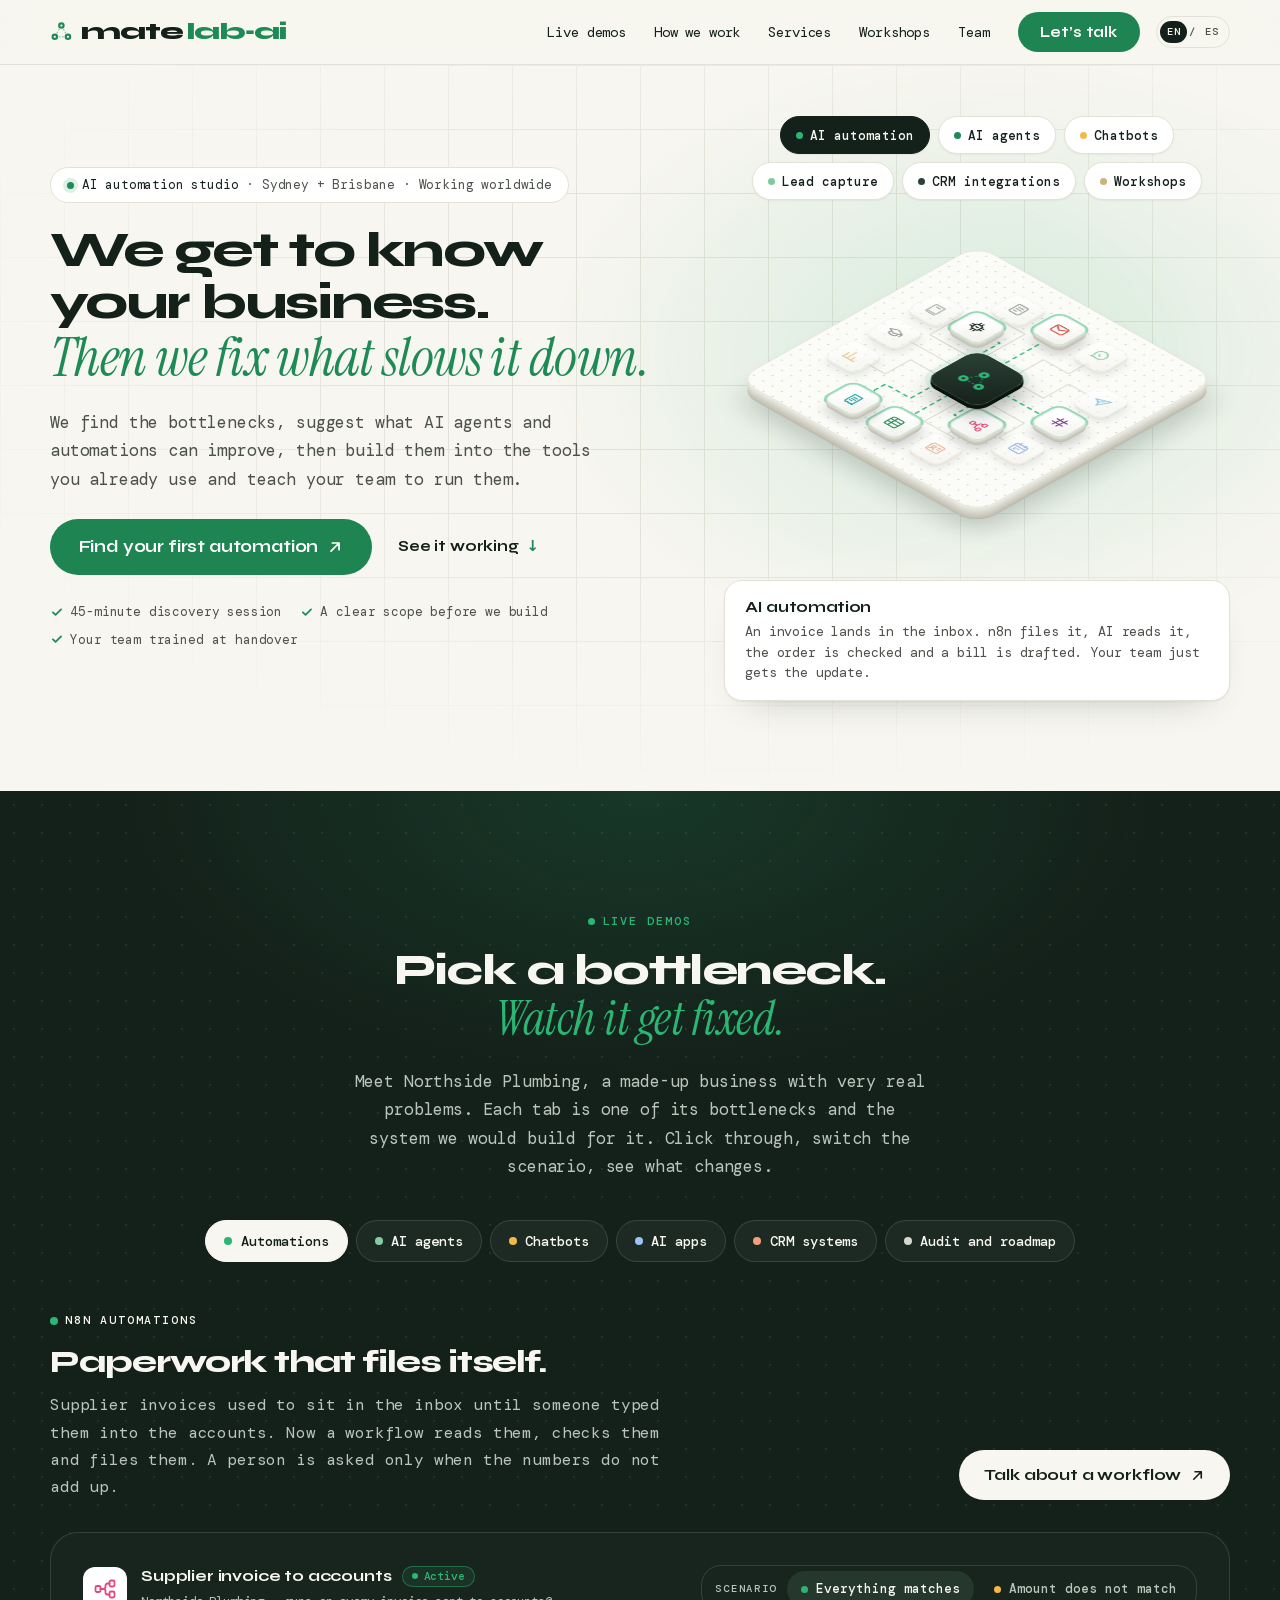
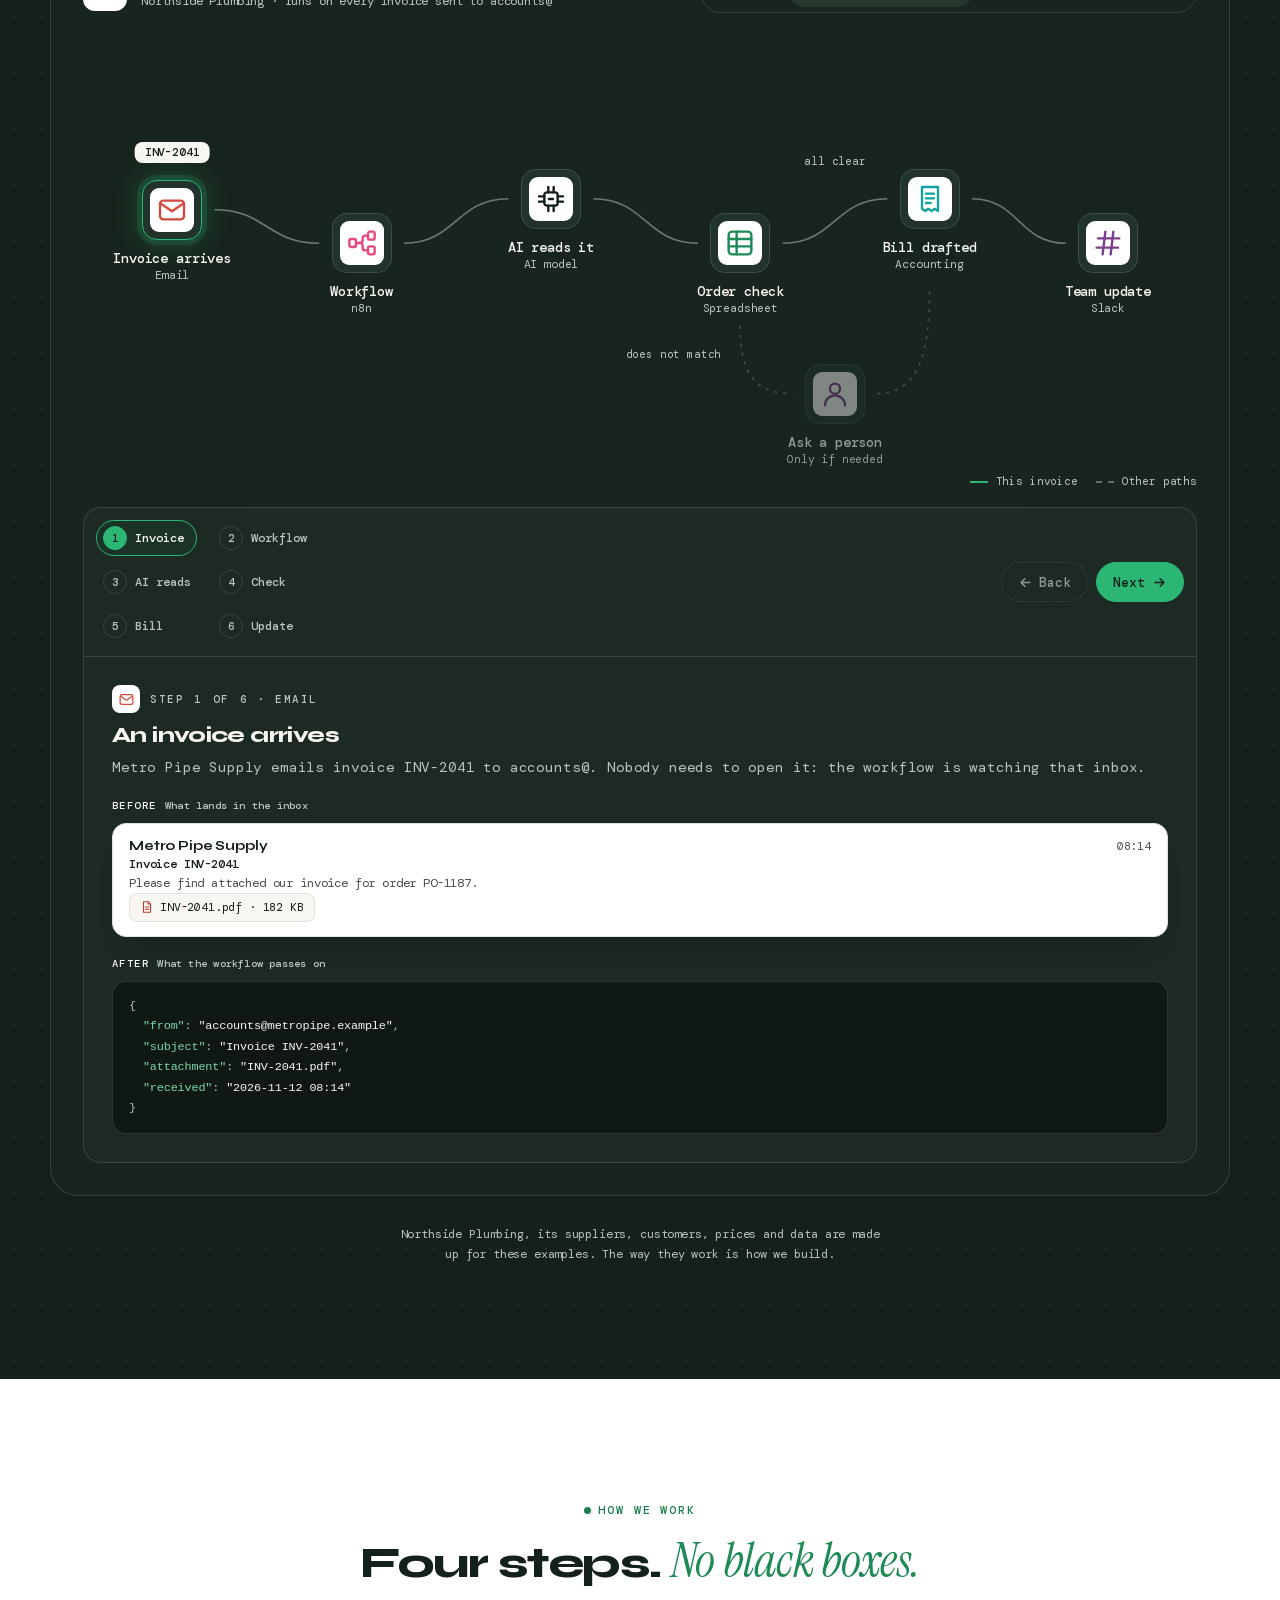
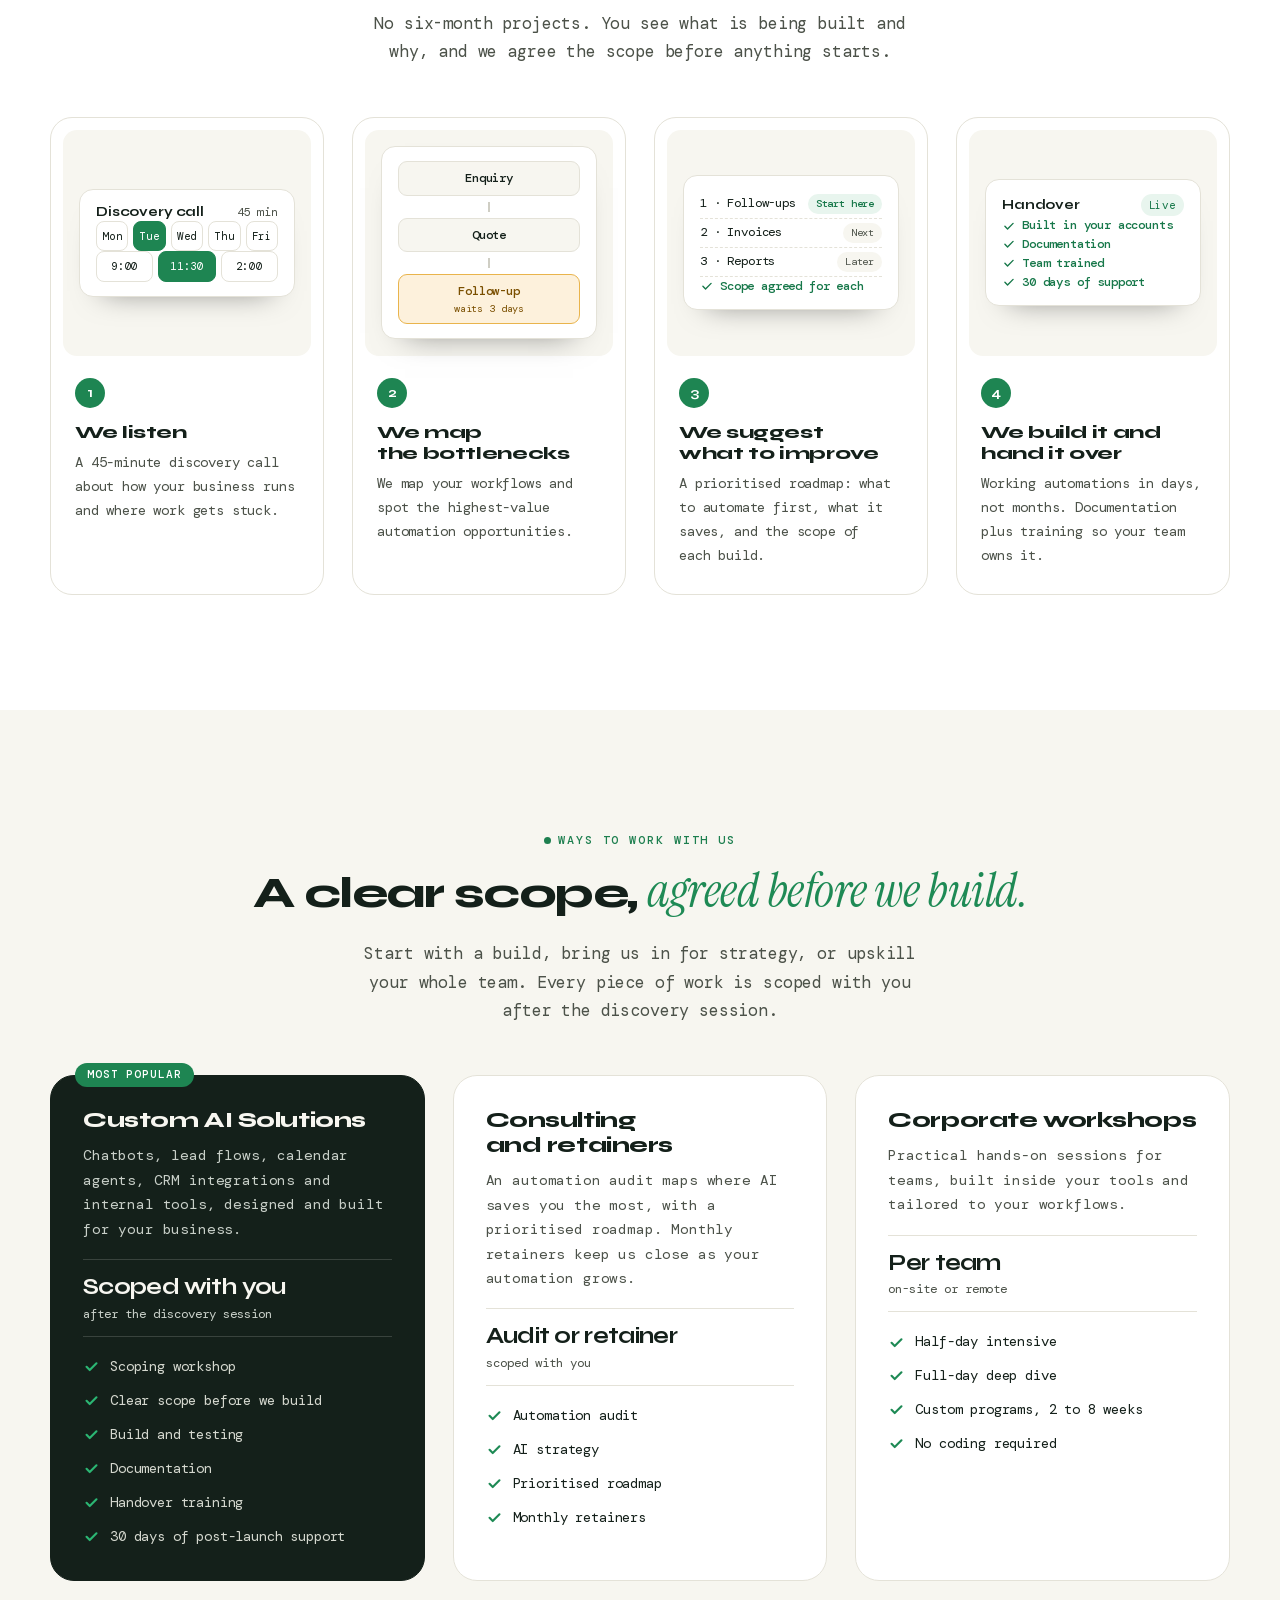
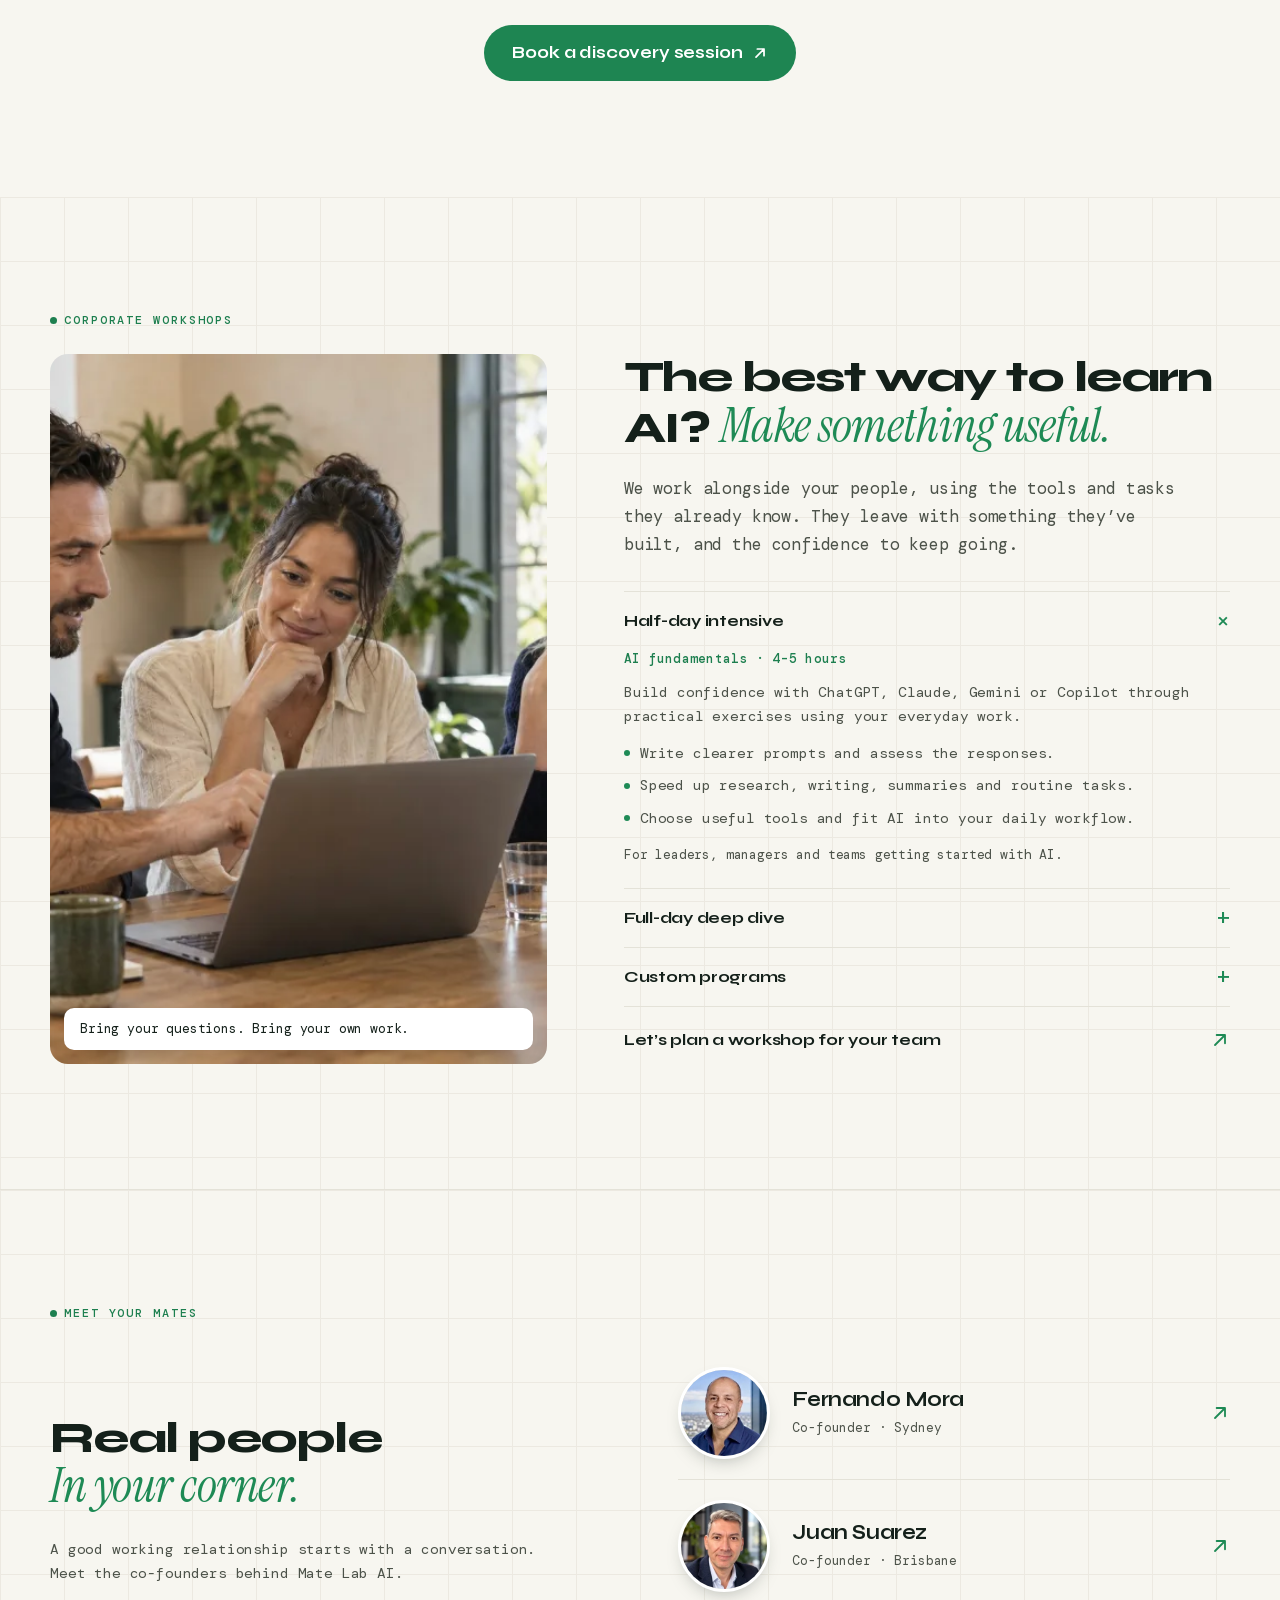
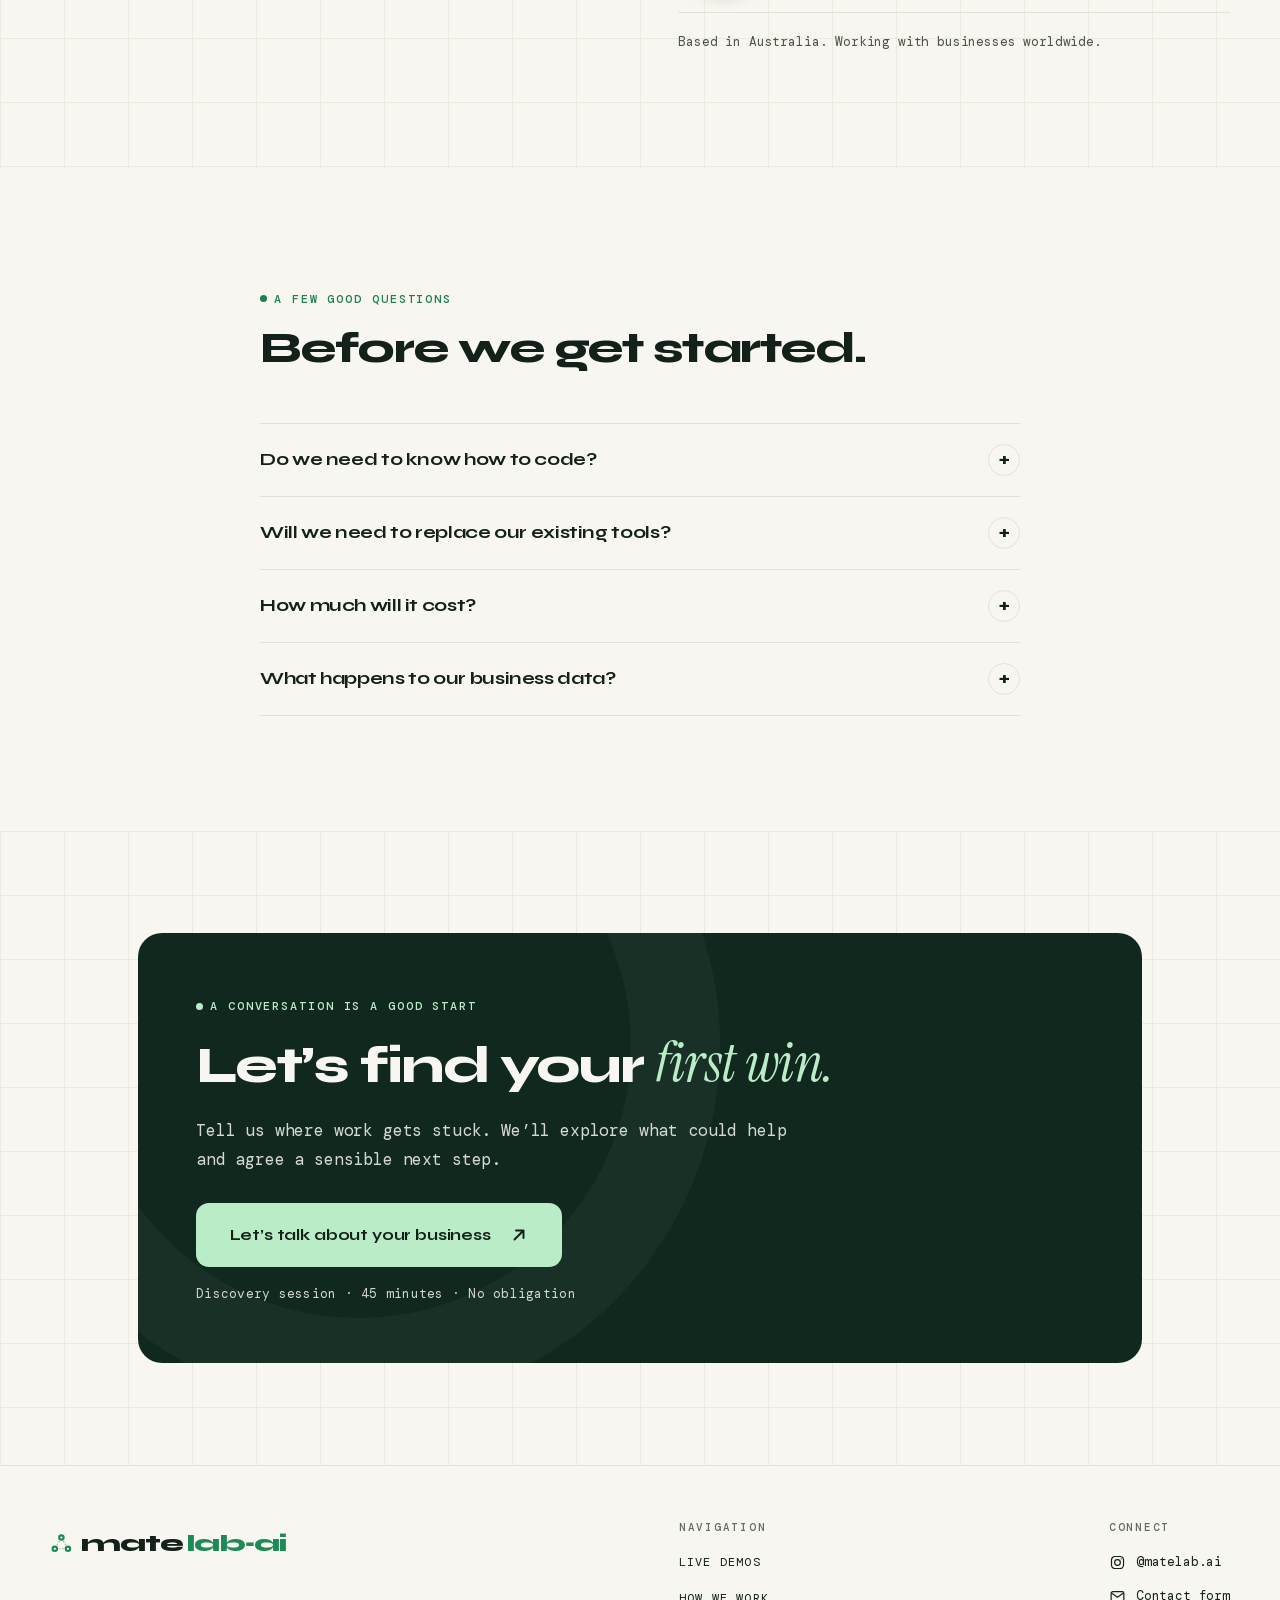
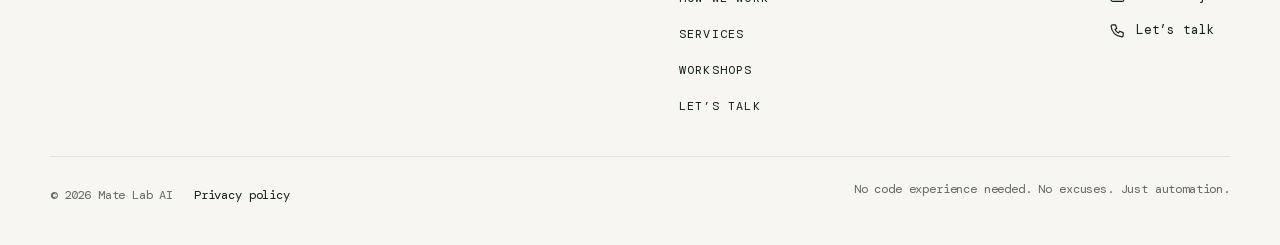
==== commit 784d6815: "Contact, get in touch and privacy pages in the new design Adds /contact and /es/contact (two-step en" ====
--- a/index.html
+++ b/index.html
@@ -39,6 +39,8 @@
 @font-face{font-family:'Instrument Serif';font-style:italic;font-weight:400;font-display:swap;src:url(./fuentes/instrument-serif-italica-latin-ext.a04fc7ed.woff2) format('woff2');unicode-range:U+0100-02BA, U+02BD-02C5, U+02C7-02CC, U+02CE-02D7, U+02DD-02FF, U+0304, U+0308, U+0329, U+1D00-1DBF, U+1E00-1E9F, U+1EF2-1EFF, U+2020, U+20A0-20AB, U+20AD-20C4, U+2113, U+2C60-2C7F, U+A720-A7FF}
 @font-face{font-family:'Instrument Serif';font-style:italic;font-weight:400;font-display:swap;src:url(./fuentes/instrument-serif-italica-latin.6ee678c3.woff2) format('woff2');unicode-range:U+0000-00FF, U+0131, U+0152-0153, U+02BB-02BC, U+02C6, U+02DA, U+02DC, U+0304, U+0308, U+0329, U+2000-206F, U+20AC, U+2122, U+2191, U+2193, U+2212, U+2215, U+FEFF, U+FFFD}</style>
 <link rel="stylesheet" href="./css/sitio.b0ec51ce.css">
+<link rel="stylesheet" href="./css/contacto.98699e53.css">
+<link rel="stylesheet" href="./css/legal.db2b0c21.css">
 <style>:root{--primario:#1E8A55;--secundario:#2BB673;--tinta:#14201A;--fondo:#F7F6F0;--sobre-primario:#FFFFFF;--primario-boton:#1E8552;--sobre-secundario:#14201A;--secundario-boton:#2BB673;--escenario-a:#4BA177;--escenario-b:#2BB673;--sobre-escenario:#14201A;--primario-texto:#1D7F4F;--secundario-texto:#227A4F;--fuente-texto:'DM Mono', system-ui, -apple-system, 'Segoe UI', Roboto, 'Helvetica Neue', Arial, sans-serif;--fuente-titulos:'Syne', system-ui, -apple-system, 'Segoe UI', Roboto, 'Helvetica Neue', Arial, sans-serif}</style>
 <script>document.documentElement.classList.add('js');setTimeout(function(){if(!window.SITIO_LISTO)document.documentElement.classList.remove('js')},3000);window.SITIO={"nombre":"Mate Lab AI","whatsapp":null,"mensaje_whatsapp":"","formulario":{"destino":"whatsapp","webhook":null},"pixel":false};</script>
 <script type="application/ld+json">{"@context":"https://schema.org","@graph":[{"@type":"ProfessionalService","@id":"https://matelabai.com.au/#negocio","name":"Mate Lab AI","url":"https://matelabai.com.au/","description":"We learn how your business runs, find the bottlenecks and fix them with AI agents, chatbots and n8n automations, then train your team to run them. Sydney and Brisbane.","email":"info@matelabai.com.au","image":["https://matelabai.com.au/img/social-social.df6d7ce9.jpg"],"logo":"https://matelabai.com.au/icono-512.png","sameAs":["https://instagram.com/matelab.ai"]},{"@type":"WebSite","@id":"https://matelabai.com.au/#sitio","url":"https://matelabai.com.au/","name":"Mate Lab AI","inLanguage":"en-AU","publisher":{"@id":"https://matelabai.com.au/#negocio"}}]}</script>
@@ -92,7 +94,7 @@
       <a href="./#services">Services</a>
       <a href="./#workshops">Workshops</a>
       <a href="./#team">Team</a>
-      <a class="boton boton-principal" href="https://matelabai.com.au/contact">Let’s talk</a>
+      <a class="boton boton-principal" href="./contact">Let’s talk</a>
     </nav>
     <a class="idioma" href="./es/" hreflang="es-419" lang="es" aria-label="Cambiar a español"><span class="actual">EN</span><span aria-hidden="true">/</span><span>ES</span></a>
     <button class="menu-boton" type="button" data-menu-boton aria-expanded="false" aria-controls="menu" aria-label="Open menu"><span></span><span></span></button>
@@ -108,7 +110,7 @@
         <h1 data-palabras><span class="renglon">We get to know your business.</span> <span class="renglon verde">Then we fix what slows it down.</span></h1>
         <p class="bajada" data-aparece style="--retraso:120ms">We find the bottlenecks, suggest what AI agents and automations can improve, then build them into the tools you already use and teach your team to run them.</p>
         <div class="botones" data-aparece style="--retraso:200ms">
-          <a class="boton boton-principal boton-grande con-flecha" href="https://matelabai.com.au/contact">Find your first automation</a>
+          <a class="boton boton-principal boton-grande con-flecha" href="./contact">Find your first automation</a>
           <a class="enlace-flecha" href="#demos">See it working</a>
         </div>
         <ul class="promesas" data-aparece style="--retraso:260ms">
@@ -201,7 +203,7 @@
             <h3>Paperwork that files itself.</h3>
             <p>Supplier invoices used to sit in the inbox until someone typed them into the accounts. Now a workflow reads them, checks them and files them. A person is asked only when the numbers do not add up.</p>
           </div>
-          <a class="boton boton-claro con-flecha" href="https://matelabai.com.au/contact">Talk about a workflow</a>
+          <a class="boton boton-claro con-flecha" href="./contact">Talk about a workflow</a>
         </div>
 
         <div class="marco flujo" data-flujo>
@@ -494,7 +496,7 @@
             <h3>An agent that does the follow-up, with you in charge.</h3>
             <p>It reads the request, checks what it is allowed to use, then books, drafts and updates. Anything outside your rules waits for a person.</p>
           </div>
-          <a class="boton boton-claro con-flecha" href="https://matelabai.com.au/contact">Talk about an agent</a>
+          <a class="boton boton-claro con-flecha" href="./contact">Talk about an agent</a>
         </div>
 
         <div class="marco agente" data-agente>
@@ -591,7 +593,7 @@
             <h3>Answers at 9 pm, from your own information.</h3>
             <p>On your website, WhatsApp or Telegram. It answers the questions your team hears every day, captures the details and books the next step. Your team gets a tidy summary, not a transcript.</p>
           </div>
-          <a class="boton boton-claro con-flecha" href="https://matelabai.com.au/contact">Talk about a chatbot</a>
+          <a class="boton boton-claro con-flecha" href="./contact">Talk about a chatbot</a>
         </div>
 
         <div class="marco charla" data-charla>
@@ -647,7 +649,7 @@
             <h3>An office portal and a field app, sharing one set of data.</h3>
             <p>Some work outgrows spreadsheets. We build the internal tool your team actually needs: a portal for the office, an app for the people on the road, and an assistant doing the paperwork in between.</p>
           </div>
-          <a class="boton boton-claro con-flecha" href="https://matelabai.com.au/contact">Talk about an internal tool</a>
+          <a class="boton boton-claro con-flecha" href="./contact">Talk about an internal tool</a>
         </div>
 
         <div class="marco apps" data-apps>
@@ -756,7 +758,7 @@
             <h3>Every job in its place. The admin runs on its own.</h3>
             <p>Enquiries, site visits and quotes land in the right column by themselves. Move a job to the next stage and the follow-up work happens automatically: texts, calendar, quotes, invoices. Quotes nobody has answered get a polite follow-up drafted for you.</p>
           </div>
-          <a class="boton boton-claro con-flecha" href="https://matelabai.com.au/contact">Talk about your CRM</a>
+          <a class="boton boton-claro con-flecha" href="./contact">Talk about your CRM</a>
         </div>
 
         <div class="marco crm" data-crm>
@@ -871,7 +873,7 @@
             <h3>Find the bottleneck worth fixing first.</h3>
             <p>In the audit we list the jobs that eat your week, measure them with you and rank what to automate first, then agree the scope of each build. Try a rough version with your own numbers.</p>
           </div>
-          <a class="boton boton-claro con-flecha" href="https://matelabai.com.au/contact">Book a discovery session</a>
+          <a class="boton boton-claro con-flecha" href="./contact">Book a discovery session</a>
         </div>
 
         <div class="marco auditoria" data-auditoria>
@@ -1030,7 +1032,7 @@
         </article>
       </div>
       <div class="botones ofertas-boton" data-aparece>
-        <a class="boton boton-principal boton-grande con-flecha" href="https://matelabai.com.au/contact">Book a discovery session</a>
+        <a class="boton boton-principal boton-grande con-flecha" href="./contact">Book a discovery session</a>
       </div>
     </div>
   </section>
@@ -1089,7 +1091,7 @@
             </div>
           </details>
         </div>
-        <a class="taller-enlace" href="https://matelabai.com.au/contact">Let’s plan a workshop for your team</a>
+        <a class="taller-enlace" href="./contact">Let’s plan a workshop for your team</a>
       </div>
     </div>
   </section>
@@ -1142,7 +1144,7 @@
         <p class="rotulo">A conversation is a good start</p>
         <h2>Let’s find your <em>first win.</em></h2>
         <p class="bajada">Tell us where work gets stuck. We’ll explore what could help and agree a sensible next step.</p>
-        <div class="botones"><a class="boton boton-menta con-flecha" href="https://matelabai.com.au/contact">Let’s talk about your business</a></div>
+        <div class="botones"><a class="boton boton-menta con-flecha" href="./contact">Let’s talk about your business</a></div>
         <p class="nota-boton">Discovery session · 45 minutes · No obligation</p>
       </div>
     </div>
@@ -1169,25 +1171,25 @@
           <li><a href="./#how">How we work</a></li>
           <li><a href="./#services">Services</a></li>
           <li><a href="./#workshops">Workshops</a></li>
-          <li><a href="https://matelabai.com.au/contact">Let’s talk</a></li>
+          <li><a href="./contact">Let’s talk</a></li>
         </ul>
       </div>
       <div>
         <h2 class="pie-titulo">Connect</h2>
         <ul class="pie-contacto">
           <li><a href="https://instagram.com/matelab.ai" rel="noopener"><svg viewBox="0 0 24 24" aria-hidden="true" focusable="false"><rect x="3.5" y="3.5" width="17" height="17" rx="5"/><circle cx="12" cy="12" r="4"/><path d="M17.2 6.8h.01"/></svg>@matelab.ai</a></li>
-          <li><a href="https://matelabai.com.au/register"><svg viewBox="0 0 24 24" aria-hidden="true" focusable="false"><rect x="3" y="5" width="18" height="14" rx="2.5"/><path d="m4 7.5 8 5.5 8-5.5"/></svg>Contact form</a></li>
-          <li><a href="https://matelabai.com.au/contact"><svg viewBox="0 0 24 24" aria-hidden="true" focusable="false"><path d="M5 4h4l2 5-2.5 1.5a11 11 0 0 0 5 5L15 13l5 2v4a2 2 0 0 1-2 2A16 16 0 0 1 3 6a2 2 0 0 1 2-2"/></svg>Let’s talk</a></li>
+          <li><a href="./register"><svg viewBox="0 0 24 24" aria-hidden="true" focusable="false"><rect x="3" y="5" width="18" height="14" rx="2.5"/><path d="m4 7.5 8 5.5 8-5.5"/></svg>Contact form</a></li>
+          <li><a href="./contact"><svg viewBox="0 0 24 24" aria-hidden="true" focusable="false"><path d="M5 4h4l2 5-2.5 1.5a11 11 0 0 0 5 5L15 13l5 2v4a2 2 0 0 1-2 2A16 16 0 0 1 3 6a2 2 0 0 1 2-2"/></svg>Let’s talk</a></li>
         </ul>
       </div>
     </div>
     <div class="pie-final">
-      <span>© 2026 Mate Lab AI <a href="https://matelabai.com.au/privacy">Privacy policy</a></span>
+      <span>© 2026 Mate Lab AI <a href="./privacy">Privacy policy</a></span>
       <span>No code experience needed. No excuses. Just automation.</span>
     </div>
   </div>
 </footer>
 
-<script src="./js/sitio.013b296a.js" defer></script>
+<script src="./js/sitio.51dc51d8.js" defer></script>
 </body>
 </html>
--- a/css/contacto.98699e53.css
+++ b/css/contacto.98699e53.css
@@ -0,0 +1 @@
+.contacto{padding-block: clamp(40px, 6vw, 88px) clamp(72px, 9vw, 128px)}.contacto-dentro{display: grid;gap: clamp(28px, 4vw, 44px);grid-template-columns: minmax(0, 1fr)}.contacto-cabecera, .contacto-formulario{width: 100%;max-width: 640px;margin-inline: auto}.contacto-cabecera .bajada{margin: 1.1rem 0 0}.contacto-cabecera .promesas{margin-top: 1.2rem}.contacto-formulario{scroll-margin-top: calc(var(--alto-barra) + 16px);gap: 22px;position: relative;padding: clamp(20px, 3.4vw, 36px);background: var(--blanco);border: var(--borde);border-radius: var(--radio);box-shadow: var(--sombra)}.paso{display: grid;gap: 20px;grid-template-columns: minmax(0, 1fr)}.paso-titulo h2{font-size: clamp(1.3rem, 2.2vw, 1.55rem);letter-spacing: -.025em;margin: 0;outline: none}.paso-titulo p{margin: .45rem 0 0;color: var(--tinta-suave);font-size: .9rem;line-height: 1.6}.pasos{display: grid;gap: 10px}.pasos-barra{display: grid;grid-template-columns: repeat(2, minmax(0, 1fr));gap: 8px}.pasos-barra i{height: 4px;border-radius: 99px;background: var(--raya)}.pasos-barra i.lleno{background: var(--verde)}.pasos-texto, .contacto .campo label, .opciones legend{margin: 0;padding: 0;font: 500 .72rem/1.4 var(--fuente-texto);letter-spacing: .13em;text-transform: uppercase;color: var(--tinta-suave)}.contacto .opcional{text-transform: none;letter-spacing: 0}.dos{display: grid;gap: 20px 16px;grid-template-columns: minmax(0, 1fr)}@media (min-width: 620px){.dos{grid-template-columns: repeat(2, minmax(0, 1fr))}}.contacto .campo{gap: 8px;align-content: start}.contacto .campo input, .contacto .campo select, .contacto .campo textarea{min-height: 52px;padding: 13px 15px;border: 1px solid #C9C7BA;border-radius: 12px;background: var(--papel);font-size: 1rem}.contacto .campo textarea{min-height: 168px;line-height: 1.6}.contacto .campo ::placeholder{color: #6B7268;opacity: 1}.contacto .campo select{appearance: none;-webkit-appearance: none;padding-right: 40px;text-overflow: ellipsis;background-image: url("data:image/svg+xml,%3Csvg xmlns=%27http://www.w3.org/2000/svg%27 viewBox=%270 0 24 24%27 fill=%27none%27 stroke=%27%2314201A%27 stroke-width=%272.2%27 stroke-linecap=%27round%27 stroke-linejoin=%27round%27%3E%3Cpath d=%27m6 9 6 6 6-6%27/%3E%3C/svg%3E");background-repeat: no-repeat;background-position: right 13px center;background-size: 16px}.contacto .campo [aria-invalid="true"]{border-color: #C2262E}.contacto .campo .error, .opciones .error{font-size: .82rem;font-weight: 500;line-height: 1.5;color: #B4232A}.contacto .error:empty{display: none}.campo-arriba{display: flex;justify-content: space-between;align-items: baseline;gap: 12px}.contador{flex: none;font: 500 .72rem/1.4 var(--fuente-texto);color: var(--tinta-suave)}.contador.pasado{color: #B4232A}.ayuda{font-size: .82rem;line-height: 1.55;color: var(--tinta-suave)}.telefono{display: grid;gap: 8px;grid-template-columns: minmax(0, 150px) minmax(0, 1fr)}.opciones{display: grid;gap: 10px;grid-template-columns: minmax(0, 1fr);min-width: 0;margin: 0;padding: 0;border: 0}.opciones legend{margin-bottom: 10px}.opcion{display: flex;align-items: flex-start;gap: 14px;padding: 14px 16px;border: 1px solid #C9C7BA;border-radius: 12px;background: var(--papel);cursor: pointer;transition: border-color .2s, background-color .2s}.opcion:hover{border-color: var(--verde)}.opcion:has(:checked){border-color: var(--verde);background: color-mix(in oklab, var(--verde) 6%, var(--blanco))}.opcion:has(:focus-visible){outline: 3px solid var(--primario-texto);outline-offset: 1px}.opciones[aria-invalid="true"] .opcion{border-color: #C2262E}.opcion input{flex: none;width: 24px;height: 24px;margin: 0;accent-color: var(--verde)}.opcion span{display: grid;gap: 2px;min-width: 0}.opcion strong{font: 700 .98rem/1.3 var(--fuente-titulos);letter-spacing: -.01em;color: var(--tinta)}.opcion small{font-size: .82rem;line-height: 1.45;color: var(--tinta-suave)}.contacto-formulario .boton{width: 100%}.contacto-formulario .boton[disabled]{opacity: .7;cursor: progress}.con-flecha-derecha::after{content: "";flex: none;width: 1em;height: 1em;background: currentColor;-webkit-mask: url("data:image/svg+xml,%3Csvg xmlns=%27http://www.w3.org/2000/svg%27 viewBox=%270 0 24 24%27 fill=%27none%27 stroke=%27black%27 stroke-width=%272.6%27 stroke-linecap=%27round%27 stroke-linejoin=%27round%27%3E%3Cpath d=%27M5 12h14M13 6l6 6-6 6%27/%3E%3C/svg%3E") center / contain no-repeat;mask: url("data:image/svg+xml,%3Csvg xmlns=%27http://www.w3.org/2000/svg%27 viewBox=%270 0 24 24%27 fill=%27none%27 stroke=%27black%27 stroke-width=%272.6%27 stroke-linecap=%27round%27 stroke-linejoin=%27round%27%3E%3Cpath d=%27M5 12h14M13 6l6 6-6 6%27/%3E%3C/svg%3E") center / contain no-repeat}.botones-paso{display: grid;gap: 12px;grid-template-columns: minmax(0, 1fr)}@media (min-width: 620px){.botones-paso{grid-template-columns: minmax(0, auto) minmax(0, 1fr)}.botones-paso .boton-secundario{width: auto;min-height: 56px;padding-inline: 1.6em}}.nota-formulario{margin: 0;text-align: center;font-size: .82rem;color: var(--tinta-suave)}.contacto .aviso-corto{text-align: center;font-size: .8rem}.contacto .aviso-corto a, .sin-conexion a{color: var(--primario-texto);text-decoration: underline;text-underline-offset: 3px}.sin-conexion{display: grid;gap: 14px;margin: 0;padding: 16px;border: 1px solid #C2262E;border-radius: 12px;background: #FDF3F2;font-size: .92rem;line-height: 1.6}.sin-conexion p{margin: 0}.sin-conexion .boton{width: auto;min-height: 46px;font-size: .9rem}.solo-lectores{position: absolute;width: 1px;height: 1px;margin: -1px;overflow: hidden;clip-path: inset(50%);white-space: nowrap}.gracias{display: grid;gap: clamp(24px, 3.4vw, 40px);grid-template-columns: minmax(0, 1fr);align-items: start}@media (min-width: 980px){.gracias{grid-template-columns: minmax(0, 360px) minmax(0, 1fr)}.gracias-texto{position: sticky;top: calc(var(--alto-barra) + 32px)}}.gracias-texto{display: grid;gap: 18px}.gracias-texto p{margin: 0;color: var(--tinta-suave)}.gracias-icono{width: 44px;height: 44px;fill: none;stroke: var(--verde);stroke-width: 1.5;stroke-linecap: round;stroke-linejoin: round}.gracias-titulo{font-size: clamp(1.7rem, 3vw, 2.2rem);outline: none}.gracias-caja{display: grid;gap: 8px;padding: 18px;border: var(--borde);border-radius: 14px;background: var(--blanco);font-size: .9rem;line-height: 1.6}.gracias-caja .rotulo{margin: 0}.enlace-volver{justify-self: start;display: inline-flex;align-items: center;min-height: 32px;font: 500 .76rem/1.4 var(--fuente-texto);letter-spacing: .12em;text-transform: uppercase;color: var(--tinta-suave)}.enlace-volver:hover{color: var(--tinta)}.gracias-calendario{padding: clamp(8px, 1.2vw, 12px);border: var(--borde);border-radius: 18px;background: var(--blanco);box-shadow: var(--sombra);overflow: hidden}.calendario-cargando{display: flex;align-items: center;justify-content: center;gap: .7em;margin: 0;padding: 12px 16px 14px;text-align: center;font: 500 .76rem/1.5 var(--fuente-texto);letter-spacing: .1em;text-transform: uppercase;color: var(--tinta-suave)}.calendario-cargando i{flex: none;width: 16px;height: 16px;border-radius: 50%;border: 2px solid var(--raya);border-top-color: var(--verde);animation: gira-calendario .9s linear infinite}@keyframes gira-calendario{to{transform: rotate(360deg)}}@media (prefers-reduced-motion: reduce){.calendario-cargando i{animation: none}}.gracias-calendario iframe{display: block;width: 100%;height: 680px;border: 0;border-radius: 10px}.registro-gracias{display: grid;gap: 18px;justify-items: center;max-width: 420px;margin-inline: auto;padding-block: clamp(32px, 6vw, 72px);text-align: center}.registro-gracias .gracias-icono{width: 56px;height: 56px}.registro-gracias p{margin: 0;color: var(--tinta-suave)}.contacto .estado-formulario:not(.solo-lectores){text-align: center;font-size: .9rem}
--- a/css/legal.db2b0c21.css
+++ b/css/legal.db2b0c21.css
@@ -0,0 +1 @@
+.legal{padding-block: clamp(40px, 6vw, 88px) clamp(72px, 9vw, 128px)}.legal-dentro{display: grid;gap: clamp(28px, 4vw, 48px);grid-template-columns: minmax(0, 1fr)}.legal-cabecera, .legal-texto{width: 100%;max-width: 680px;margin-inline: auto}.legal-cabecera .bajada{margin: 1.1rem 0 0}.legal-fecha{margin: 1.2rem 0 0;font: 500 .74rem/1.4 var(--fuente-texto);letter-spacing: .13em;text-transform: uppercase;color: var(--tinta-suave)}.legal-texto{padding: clamp(22px, 3.6vw, 40px);background: var(--blanco);border: var(--borde);border-radius: var(--radio)}.legal-texto h2{margin: 2.2rem 0 .7rem;font-size: clamp(1.1rem, 1.8vw, 1.3rem);letter-spacing: -.02em;line-height: 1.25}.legal-texto h2:first-child{margin-top: 0}.legal-texto p{margin: 0 0 .9rem;font-size: .95rem;line-height: 1.75;color: var(--tinta-suave)}.legal-texto p:last-child{margin-bottom: 0}.legal-texto a{color: var(--primario-texto);text-decoration: underline;text-underline-offset: 3px;overflow-wrap: anywhere}
